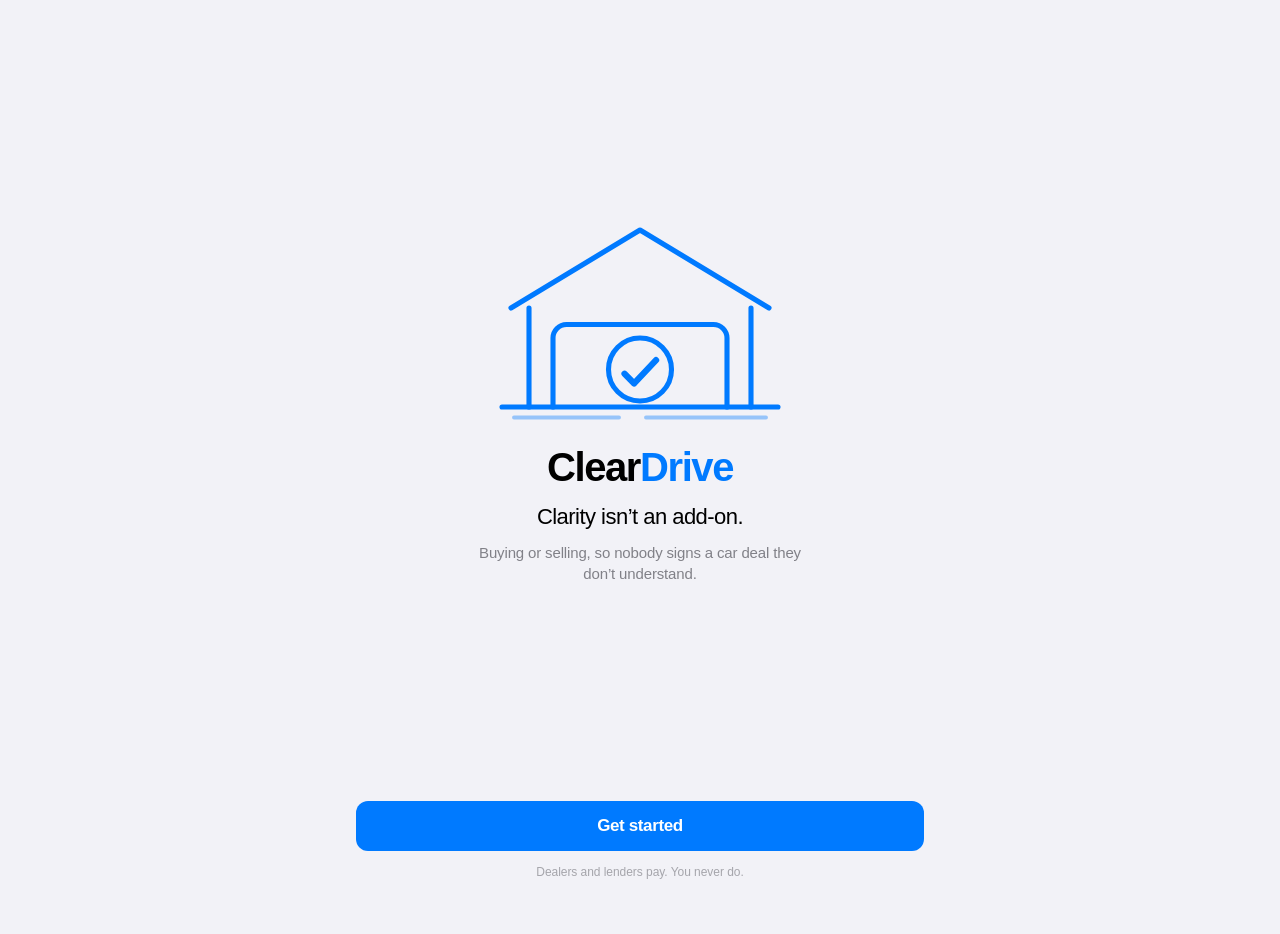
==== index.html @ 39f74579 "Add files via upload" ====
<!DOCTYPE html>
<html lang="en" data-theme="light">
<head>
<meta charset="utf-8">
<meta name="viewport" content="width=device-width,initial-scale=1,viewport-fit=cover,maximum-scale=5">
<meta name="cleardrive-api" content="none">
<meta name="apple-mobile-web-app-capable" content="yes">
<meta name="apple-mobile-web-app-status-bar-style" content="default">
<meta name="apple-mobile-web-app-title" content="ClearDrive">
<meta name="mobile-web-app-capable" content="yes">
<!-- The status bar tints to match the page, light and dark. Without the pair,
     iOS paints one of them the wrong colour and the seam is very visible. -->
<meta name="theme-color" content="#f2f2f7" media="(prefers-color-scheme: light)">
<meta name="theme-color" content="#000000" media="(prefers-color-scheme: dark)">
<!-- Appearance is settled BEFORE the first paint, in the head, on purpose.
     Doing it from app.js at the end of the body paints the light theme first
     and then repaints dark, and that flash on every single launch is the most
     reliable way to make an installed app feel like a web page. Kept tiny and
     dependency-free so it cannot fail; if anything here throws, the document's
     own data-theme stands and the toggle still works. -->
<script>
(function () {
  try {
    var raw = localStorage.getItem('cleardrive:appearance');
    // Stored through the same envelope as everything else, so read either the
    // wrapper or a bare string and do not care which.
    var saved = raw ? (JSON.parse(raw).data ?? JSON.parse(raw)) : null;
    var dark = saved === 'dark' || saved === 'light' ? saved === 'dark'
      : window.matchMedia('(prefers-color-scheme: dark)').matches;
    document.documentElement.dataset.theme = dark ? 'dark' : 'light';
  } catch (e) { /* the attribute in the tag above is the fallback */ }
})();
</script>
<title>ClearDrive — Know the numbers before they do</title>
<meta name="description" content="Photograph a dealer worksheet. ClearDrive back-solves the rate they did not write down, prices every add-on against market, and shows what each dealership actually charges.">
<link rel="icon" href="data:image/svg+xml,%3Csvg%20xmlns%3D%22http%3A%2F%2Fwww.w3.org%2F2000%2Fsvg%22%20viewBox%3D%220%200%20512%20512%22%3E%0A%20%20%3Cdefs%3E%0A%20%20%20%20%3ClinearGradient%20id%3D%22g%22%20x1%3D%220%22%20y1%3D%220%22%20x2%3D%220%22%20y2%3D%221%22%3E%0A%20%20%20%20%20%20%3Cstop%20offset%3D%220%22%20stop-color%3D%22%230a84ff%22%2F%3E%0A%20%20%20%20%20%20%3Cstop%20offset%3D%221%22%20stop-color%3D%22%230060cc%22%2F%3E%0A%20%20%20%20%3C%2FlinearGradient%3E%0A%20%20%3C%2Fdefs%3E%0A%20%20%3Crect%20width%3D%22512%22%20height%3D%22512%22%20rx%3D%22114%22%20fill%3D%22url(%23g)%22%2F%3E%0A%20%20%3Ccircle%20cx%3D%22256%22%20cy%3D%22256%22%20r%3D%22146%22%20fill%3D%22none%22%20stroke%3D%22%23fff%22%20stroke-width%3D%2226%22%20opacity%3D%22.55%22%2F%3E%0A%20%20%3Cpath%20d%3D%22M176%20262l56%2056%20116-128%22%20fill%3D%22none%22%20stroke%3D%22%23fff%22%20stroke-width%3D%2240%22%0A%20%20%20%20%20%20%20%20stroke-linecap%3D%22round%22%20stroke-linejoin%3D%22round%22%2F%3E%0A%3C%2Fsvg%3E" type="image/svg+xml">
<!-- iOS ignores the manifest's icons entirely for Add to Home Screen. Without
     these three PNGs it screenshots the page and uses that as the app icon. -->
<link rel="apple-touch-icon" sizes="180x180" href="./apple-touch-icon.png">
<link rel="apple-touch-icon" sizes="167x167" href="./apple-touch-icon-167.png">
<link rel="apple-touch-icon" sizes="152x152" href="./apple-touch-icon-152.png">
<style>
/* ═══════════════════════════════════════════════════════════════════════
   ClearDrive — iOS / Material design system

   Built to Apple's Human Interface Guidelines, because the fastest way to
   feel like an expensive app is to feel like a system app.

   1. SF PRO, NOTHING ELSE. `-apple-system` resolves to SF Pro on iOS and
      Roboto on Android — the face the OS already uses everywhere. The
      earlier serif read as editorial; Apple apps are never editorial.
      Apple's own type scale and weights, verbatim.

   2. INSET GROUPED LISTS. The single most recognisable iOS pattern: white
      cards on a grey ground, rows separated by hairlines that start at the
      text rather than the card edge, 10px corners, chevrons on anything
      that navigates. Settings, Health, Wallet — all this shape.

   3. SYSTEM COLOURS. systemBlue, systemRed, systemGreen and friends at
      their exact published values, light and dark. Nothing hand-mixed;
      users read these hues as meaning without being taught.

   4. 44pt MINIMUM, 16pt MARGINS. Non-negotiable in the HIG and the reason
      Apple software feels effortless rather than fiddly.
   ═════════════════════════════════════════════════════════════════════ */

:root{
  color-scheme:light;

  /* Apple system greys — grouped-list background and card */
  --page:#f2f2f7;              /* systemGroupedBackground */
  --surface-1:#ffffff;         /* secondarySystemGroupedBackground */
  --sunk:#e9e9ef;              /* tertiary fill */

  /* labels */
  --ink:#000000;
  --ink-2:rgba(60,60,67,.62);  /* secondaryLabel */
  --muted:rgba(60,60,67,.42);  /* tertiaryLabel */

  /* separators */
  --grid:rgba(60,60,67,.24);   /* separator */
  --hair:rgba(60,60,67,.20);   /* row separator inside a card */
  --axis:rgba(60,60,67,.34);
  --ring:rgba(60,60,67,.14);

  /* systemBlue + a blue ramp stepped from it */
  --brand:#007aff;
  --s100:#d3e8ff; --s250:#8dc2ff; --s350:#4fa3ff;
  --s450:#007aff; --s550:#0060cc; --s650:#00448f;

  /* system status colours, exact */
  --good:#34c759;              /* systemGreen  */
  --warning:#ffcc00;           /* systemYellow */
  --serious:#ff9500;           /* systemOrange */
  --critical:#ff3b30;          /* systemRed    */
  --good-ink:#248a3d;          /* green, darkened for text on white */

  --sans:-apple-system,BlinkMacSystemFont,"SF Pro Text","Segoe UI",Roboto,
         "Helvetica Neue",sans-serif;

  --ease:cubic-bezier(.32,.72,0,1);
  --r-row:10px;    /* iOS grouped list corner */
  --r-btn:12px;
  --gutter:16px;   /* HIG standard margin */

  /* LAUNCHER TONES — a cool analogous set, all Apple system hues.
     Blue, indigo and cyan sit within 60 degrees of each other, so they read
     as one family the way green/orange/red never could. None of them is a
     status colour, so nothing here accidentally says "good" or "stop". */
  --t-blue:#007aff;    --t-blue-bg:rgba(0,122,255,.11);   --t-blue-ln:rgba(0,122,255,.20);
  --t-indigo:#5856d6;  --t-indigo-bg:rgba(88,86,214,.11); --t-indigo-ln:rgba(88,86,214,.20);
  --t-cyan:#0b93c9;    --t-cyan-bg:rgba(50,173,230,.14);  --t-cyan-ln:rgba(50,173,230,.26);

  /* the iOS disclosure chevron, as a mask so it inherits colour */
  --chev:url("data:image/svg+xml,%3Csvg xmlns='http://www.w3.org/2000/svg' viewBox='0 0 9 14'%3E%3Cpath d='M1.5 1L7 7l-5.5 6' fill='none' stroke='%23000' stroke-width='2' stroke-linecap='round' stroke-linejoin='round'/%3E%3C/svg%3E");
}

:root[data-theme="dark"]{
  color-scheme:dark;
  --page:#000000;
  --surface-1:#1c1c1e;
  --sunk:#2c2c2e;
  --ink:#ffffff;
  --ink-2:rgba(235,235,245,.62);
  --muted:rgba(235,235,245,.34);
  --grid:rgba(84,84,88,.65);
  --hair:rgba(84,84,88,.55);
  --axis:rgba(84,84,88,.8);
  --ring:rgba(84,84,88,.5);
  --brand:#0a84ff;
  --s100:#00305e; --s250:#0055a8; --s350:#0a84ff;
  --s450:#3d9bff; --s550:#70b6ff; --s650:#a3d0ff;
  --good:#30d158; --warning:#ffd60a; --serious:#ff9f0a; --critical:#ff453a;
  --good-ink:#30d158;
  --t-blue:#0a84ff;    --t-blue-bg:rgba(10,132,255,.20);   --t-blue-ln:rgba(10,132,255,.30);
  --t-indigo:#7d7aff;  --t-indigo-bg:rgba(94,92,230,.24);  --t-indigo-ln:rgba(94,92,230,.36);
  --t-cyan:#5ac8f5;    --t-cyan-bg:rgba(50,173,230,.20);   --t-cyan-ln:rgba(50,173,230,.32);
}

*{box-sizing:border-box;-webkit-tap-highlight-color:transparent}
html,body{margin:0}
html{-webkit-text-size-adjust:100%}
body{
  background:var(--page);color:var(--ink);
  font:400 17px/1.29 var(--sans);      /* SF Body: 17/22 */
  letter-spacing:-.022em;              /* SF Text optical tracking */
  -webkit-font-smoothing:antialiased;
  overscroll-behavior-y:none;
  padding-bottom:calc(34px + env(safe-area-inset-bottom));
}
.wrap{
  max-width:600px;margin:0 auto;
  padding-left:max(var(--gutter),env(safe-area-inset-left));
  padding-right:max(var(--gutter),env(safe-area-inset-right));
}
h1,h2,h3,p{margin:0}

/* ── what separates a web page from an app on iOS ──────────────────────
 * Four defaults Safari applies to documents that are wrong for an
 * application, and that people register as "this is a website" without ever
 * being able to say why:
 *
 *   touch-action:manipulation  kills the 300ms wait after every tap while
 *                              Safari decides whether a second tap is coming.
 *   -webkit-touch-callout      stops a long press on a button raising the
 *                              Copy / Look Up / Share sheet.
 *   user-select                stops a firm tap selecting the label text and
 *                              painting it blue mid-demo.
 *   font-family                Safari refuses to inherit into form controls.
 *
 * Text stays selectable everywhere else on purpose — a buyer copying a figure
 * out of a finding is a thing we want.
 */
button,.chip,.tile-btn,.act,.panic,.firsttime,.dealstrip,.gstrip,.scope,summary{
  touch-action:manipulation;
  -webkit-touch-callout:none;
  -webkit-user-select:none;
  user-select:none;
}
button{font-family:inherit;cursor:pointer;color:inherit}
/* A floor, not a preference. Safari zooms the entire page in when a focused
   field is under 16px, and it does not zoom back out — one tap on one small
   input and the demo is stuck at 1.3×. The fields set 17px themselves further
   down; this catches anything added later that forgets. */
input,select,textarea{font-family:inherit;font-size:17px}

/* ── navigation bar ────────────────────────────────────────────────── */
.top{
  position:sticky;top:0;z-index:20;
  padding:calc(8px + env(safe-area-inset-top)) 0 8px;
  display:flex;align-items:center;gap:9px;min-height:44px;
  background:color-mix(in srgb,var(--page) 72%,transparent);
  backdrop-filter:saturate(180%) blur(20px);
  -webkit-backdrop-filter:saturate(180%) blur(20px);
}
.top:after{
  content:"";position:absolute;left:0;right:0;bottom:0;height:.5px;
  background:var(--grid);opacity:0;transition:opacity .2s ease;
}
.top.scrolled:after{opacity:1}
.mark{width:26px;height:26px;flex:none}
.brand{font-size:17px;font-weight:600;letter-spacing:-.022em}
.brand em{font-style:normal;color:var(--brand)}
.spacer{flex:1}
.iconbtn{
  background:none;border:none;border-radius:999px;
  width:44px;height:44px;color:var(--brand);font-size:17px;line-height:1;
  flex:none;transition:opacity .15s ease;
}
.iconbtn:active{opacity:.4}
.back{
  background:none;border:none;color:var(--brand);font-size:17px;
  padding:10px 6px;margin:-10px -6px;min-height:44px;
  font-weight:400;letter-spacing:-.022em;
}
.back:active{opacity:.4}

/* ── screens & titles ──────────────────────────────────────────────── */
.screen{display:none;padding-top:8px}
.screen.on{display:block;animation:enter .35s var(--ease) both}
@keyframes enter{from{opacity:0;transform:translateY(6px)}to{opacity:1;transform:none}}

/* Section header above a grouped list: uppercase, inset, secondary. */
.eyebrow{
  font-size:13px;line-height:1.38;letter-spacing:.01em;text-transform:uppercase;
  color:var(--ink-2);font-weight:400;padding:0 var(--gutter);
}
/* SF Large Title, 34/41 bold */
.h-lead{
  font-size:34px;line-height:1.2;letter-spacing:-.028em;font-weight:700;
  margin:6px 0 8px;
}
.lede{color:var(--ink-2);font-size:15px;line-height:1.4;letter-spacing:-.01em;
  max-width:36em;margin-bottom:22px}

/* ── inset grouped list ────────────────────────────────────────────── */
/* Every .card is a group. Direct children become rows with inset rules. */
.card{
  background:var(--surface-1);
  border-radius:var(--r-row);
  padding:0 var(--gutter);
  margin:0 0 32px;
  overflow:hidden;
}
.card>h3{
  font-size:17px;line-height:1.29;font-weight:600;letter-spacing:-.022em;
  padding:14px 0 0;
}
.card>h3+p{
  color:var(--ink-2);font-size:13px;line-height:1.38;letter-spacing:-.008em;
  padding:3px 0 14px;border-bottom:.5px solid var(--grid);margin-bottom:14px;
}

/* ── buttons ───────────────────────────────────────────────────────── */
/* Filled: systemBlue, the platform's primary action. */
.btn{
  width:100%;border:none;border-radius:var(--r-btn);
  min-height:50px;padding:15px;
  font-size:17px;font-weight:600;letter-spacing:-.022em;
  background:var(--brand);color:#fff;
  transition:opacity .15s ease,transform .15s var(--ease);
}
.btn:active{opacity:.82;transform:scale(.98)}
.btn.sec{
  background:var(--surface-1);color:var(--brand);border:none;
  font-size:17px;font-weight:400;min-height:50px;
}
:root[data-theme="dark"] .btn.sec{background:var(--surface-1)}
.btn+.btn{margin-top:10px}
.screen>.btn{margin-bottom:10px}

/* Submit inside a form group rides the bottom of the screen. */
.card>.btn:last-child{
  position:sticky;
  bottom:calc(12px + env(safe-area-inset-bottom));
  z-index:5;margin:16px 0;
  box-shadow:0 4px 16px rgba(0,0,0,.16);
}

/* ── home: grouped list of steps ───────────────────────────────────── */
.journey{
  background:var(--surface-1);border-radius:var(--r-row);
  margin-top:10px;overflow:hidden;
}
.step{
  display:grid;grid-template-columns:29px 1fr 9px;gap:12px;align-items:start;
  width:100%;text-align:left;background:none;border:none;
  padding:11px var(--gutter);position:relative;min-height:60px;
  transition:background .12s ease;
}
.step:not(:last-child):after{
  content:"";position:absolute;left:57px;right:0;bottom:0;height:.5px;
  background:var(--grid);
}
.step:active{background:var(--sunk)}
/* Numbered badge in place of an SF Symbol. */
.step .n{
  width:29px;height:29px;border-radius:7px;background:var(--brand);color:#fff;
  font-size:15px;font-weight:600;display:grid;place-items:center;
  letter-spacing:-.02em;margin-top:-1px;
}
.step .b b{
  display:block;font-size:17px;font-weight:400;letter-spacing:-.022em;
  margin-bottom:2px;color:var(--ink);line-height:1.29;
}
.step .b>span{
  display:block;font-size:13px;color:var(--ink-2);line-height:1.35;
  letter-spacing:-.006em;
}
/* iOS disclosure chevron, drawn rather than typed. */
.step .arw{
  font-size:0;width:9px;height:14px;position:relative;justify-self:end;
  align-self:center;
}
.step .arw:after{
  content:"";position:absolute;inset:0;
  background:var(--muted);
  -webkit-mask:no-repeat center/9px 14px url("data:image/svg+xml,%3Csvg xmlns='http://www.w3.org/2000/svg' viewBox='0 0 9 14'%3E%3Cpath d='M1.5 1L7 7l-5.5 6' fill='none' stroke='%23000' stroke-width='2' stroke-linecap='round' stroke-linejoin='round'/%3E%3C/svg%3E");
  mask:no-repeat center/9px 14px url("data:image/svg+xml,%3Csvg xmlns='http://www.w3.org/2000/svg' viewBox='0 0 9 14'%3E%3Cpath d='M1.5 1L7 7l-5.5 6' fill='none' stroke='%23000' stroke-width='2' stroke-linecap='round' stroke-linejoin='round'/%3E%3C/svg%3E");
}
.step .new{
  display:inline-block;font-size:11px;letter-spacing:0;font-weight:600;
  color:#fff;background:var(--brand);border:none;
  border-radius:999px;padding:1px 7px;vertical-align:1px;margin-left:6px;
  text-transform:none;
}

.trustrow{
  display:flex;gap:8px;margin:14px var(--gutter) 0;color:var(--ink-2);
  font-size:13px;line-height:1.38;align-items:flex-start;letter-spacing:-.006em;
}
.trustrow svg{flex:none;margin-top:2px;opacity:.55}

/* legacy mode cards */
.mode{
  display:block;width:100%;text-align:left;background:var(--surface-1);
  border:none;border-radius:var(--r-row);padding:16px;
  margin-bottom:12px;position:relative;overflow:hidden;
}
.mode .tag{font-size:13px;letter-spacing:0;text-transform:none;
  font-weight:400;color:var(--ink-2)}
.mode b{display:block;font-size:20px;font-weight:600;letter-spacing:-.024em;margin:4px 0}
.mode span{display:block;color:var(--ink-2);font-size:14px;line-height:1.4;padding-right:24px}
.mode .arw{position:absolute;right:16px;top:50%;transform:translateY(-50%);
  color:var(--muted);font-size:19px}
.mode .stripe{display:none}
.mode b .new{display:inline-block;font-size:11px;font-weight:600;color:#fff;
  background:var(--brand);border-radius:999px;padding:1px 7px;
  vertical-align:3px;margin-left:6px;letter-spacing:0}
.mode span b{font-weight:600;color:var(--ink);font-size:14px;display:inline}

/* ── forms as grouped rows ─────────────────────────────────────────── */
/* Label left, value right — the iOS Settings form shape. */
.field{
  display:grid;grid-template-columns:minmax(0,1fr) minmax(130px,52%);
  align-items:center;gap:10px;
  padding:9px 0;position:relative;min-height:44px;
}
.field:not(:last-child):after{
  content:"";position:absolute;left:0;right:calc(var(--gutter) * -1);bottom:0;
  height:.5px;background:var(--grid);
}
.field>label{
  font-size:17px;font-weight:400;letter-spacing:-.022em;line-height:1.24;
}
.field .hint{
  display:block;font-weight:400;color:var(--ink-2);font-size:12px;
  margin-top:2px;line-height:1.3;letter-spacing:-.004em;
}
/* Affix and value are one right-aligned group, so "$" sits against the
   number the way it does in Wallet rather than drifting to the far left. */
.inp{display:flex;align-items:center;justify-content:flex-end;gap:2px;min-width:0}
.inp>span.pre,.inp>span.suf{
  color:var(--muted);font-size:17px;pointer-events:none;flex:none;
}
input,select{
  width:100%;background:transparent;border:none;
  color:var(--brand);border-radius:0;
  min-height:44px;padding:4px 0;
  font-size:17px;font-family:var(--sans);letter-spacing:-.022em;
  -moz-appearance:textfield;text-align:right;
  overflow:hidden;text-overflow:ellipsis;white-space:nowrap;
}
/* Shrink-to-content where supported so the affix hugs the digits; the
   flex-shrink fallback keeps it sane everywhere else. */
input[type=number]{
  font-variant-numeric:tabular-nums;
  width:auto;flex:0 1 auto;min-width:52px;max-width:100%;field-sizing:content;
}
input:focus,select:focus{outline:none}
input::-webkit-outer-spin-button,input::-webkit-inner-spin-button{-webkit-appearance:none;margin:0}
input::placeholder{color:var(--muted)}
select{
  appearance:none;padding-right:18px;text-align:right;
  background-image:url("data:image/svg+xml,%3Csvg xmlns='http://www.w3.org/2000/svg' viewBox='0 0 10 14'%3E%3Cpath d='M2 5.5L5 2.5l3 3M2 8.5l3 3 3-3' fill='none' stroke='%23c7c7cc' stroke-width='1.6' stroke-linecap='round' stroke-linejoin='round'/%3E%3C/svg%3E");
  background-position:right center;background-size:10px 14px;background-repeat:no-repeat;
}
.two{display:contents}   /* paired fields become two normal rows */

/* segmented control */
.chips{
  display:flex;gap:2px;background:var(--sunk);border-radius:9px;padding:2px;
  margin:4px 0 2px;
}
.chip{
  flex:1;background:transparent;border:none;border-radius:7px;
  min-height:32px;padding:6px 4px;font-size:13px;font-weight:500;
  color:var(--ink);text-align:center;letter-spacing:-.008em;
  transition:background .18s var(--ease),box-shadow .18s var(--ease);
}
.chip[aria-pressed="true"]{
  background:var(--surface-1);
  box-shadow:0 3px 8px rgba(0,0,0,.12),0 3px 1px rgba(0,0,0,.04);
}
:root[data-theme="dark"] .chip[aria-pressed="true"]{background:#636366}

details.more{margin:0}
details.more summary{
  list-style:none;color:var(--brand);font-size:17px;font-weight:400;
  cursor:pointer;padding:12px 0;min-height:44px;display:flex;align-items:center;
  letter-spacing:-.022em;position:relative;
}
details.more summary:after{
  content:"";position:absolute;left:0;right:calc(var(--gutter) * -1);bottom:0;
  height:.5px;background:var(--grid);
}
details.more summary::-webkit-details-marker{display:none}
details.more summary:before{content:"";
  width:18px;height:18px;margin-right:8px;flex:none;background:var(--brand);
  -webkit-mask:no-repeat center/18px url("data:image/svg+xml,%3Csvg xmlns='http://www.w3.org/2000/svg' viewBox='0 0 18 18'%3E%3Cpath d='M9 4v10M4 9h10' stroke='%23000' stroke-width='2' stroke-linecap='round'/%3E%3C/svg%3E");
  mask:no-repeat center/18px url("data:image/svg+xml,%3Csvg xmlns='http://www.w3.org/2000/svg' viewBox='0 0 18 18'%3E%3Cpath d='M9 4v10M4 9h10' stroke='%23000' stroke-width='2' stroke-linecap='round'/%3E%3C/svg%3E")}
details.more[open] summary:before{
  -webkit-mask-image:url("data:image/svg+xml,%3Csvg xmlns='http://www.w3.org/2000/svg' viewBox='0 0 18 18'%3E%3Cpath d='M4 9h10' stroke='%23000' stroke-width='2' stroke-linecap='round'/%3E%3C/svg%3E");
  mask-image:url("data:image/svg+xml,%3Csvg xmlns='http://www.w3.org/2000/svg' viewBox='0 0 18 18'%3E%3Cpath d='M4 9h10' stroke='%23000' stroke-width='2' stroke-linecap='round'/%3E%3C/svg%3E")}

/* ── camera ────────────────────────────────────────────────────────── */
.drop{
  display:block;border:none;border-radius:var(--r-row);
  padding:44px 18px;text-align:center;background:var(--surface-1);
  transition:opacity .15s ease;margin-bottom:12px;
}
.drop:active{opacity:.7}
.drop b{display:block;font-size:17px;margin-top:12px;font-weight:600;letter-spacing:-.022em}
.drop small{display:block;color:var(--ink-2);margin-top:4px;font-size:13px}
#prev,#c-prev{display:none;margin-bottom:12px}
#prev img,#c-prev img{width:100%;max-height:240px;object-fit:cover;border-radius:var(--r-row)}
.scanbox{display:none;margin-bottom:14px;font-size:13px;color:var(--brand);font-weight:500;
  padding:0 var(--gutter)}
.scanbox .bar{height:3px;background:var(--sunk);border-radius:3px;margin-top:8px;overflow:hidden}
.scanbox .bar i{display:block;height:100%;width:0;background:var(--brand);
  animation:fill 1.7s var(--ease) forwards}
@keyframes fill{to{width:100%}}

/* ── hero figure ───────────────────────────────────────────────────── */
.hero{
  background:var(--surface-1);border-radius:var(--r-row);
  padding:26px 20px 24px;margin:0 0 32px;text-align:center;
  position:relative;overflow:hidden;
}
.hero .rule{position:absolute;left:0;right:0;top:0;height:4px}
.hero .status{
  display:inline-flex;align-items:center;gap:6px;font-size:13px;
  font-weight:600;letter-spacing:0;text-transform:uppercase;margin-bottom:10px;
}
.hero .status .dot{width:8px;height:8px;border-radius:50%}
.hero .fig{
  font-size:52px;font-weight:700;letter-spacing:-.04em;line-height:1.05;
  margin:0 0 10px;font-variant-numeric:tabular-nums;
}
.hero .cap{color:var(--ink-2);font-size:15px;line-height:1.4;max-width:26em;margin:0 auto}

/* ── stat tiles as a grouped 2×2 ───────────────────────────────────── */
.tiles{
  display:grid;grid-template-columns:1fr 1fr;gap:.5px;margin:0 0 32px;
  background:var(--grid);border-radius:var(--r-row);overflow:hidden;
}
.tile{padding:14px 16px;background:var(--surface-1)}
.tile .k{
  font-size:12px;letter-spacing:-.004em;text-transform:none;
  color:var(--ink-2);font-weight:400;line-height:1.33;
}
.tile .v{font-size:26px;font-weight:600;letter-spacing:-.032em;margin-top:4px;
  line-height:1.15;font-variant-numeric:tabular-nums}
.tile .d{font-size:12px;color:var(--ink-2);margin-top:3px;line-height:1.33}

/* ── charts ────────────────────────────────────────────────────────── */
.chart{margin:4px 0 0;padding-bottom:14px}
.crow{display:grid;grid-template-columns:118px 1fr;gap:12px;align-items:center;
  margin-bottom:9px}
.crow .cl{font-size:12px;color:var(--ink-2);text-align:right;line-height:1.3}
.crow .cl b{display:block;color:var(--ink);font-weight:600;font-size:13px;
  letter-spacing:-.008em}
.track{position:relative;height:22px;display:flex;align-items:center}
.track .fillwrap{display:flex;height:13px;width:100%}
.track i{display:block;height:100%;border-radius:0 3px 3px 0}
.track i:first-child{border-radius:3px}
.track .val{position:absolute;font-size:12px;font-weight:600;white-space:nowrap;
  font-variant-numeric:tabular-nums}
.crow.me .cl b{color:var(--brand)}
.crow.me .track:before{
  content:"";position:absolute;left:-3px;right:-3px;top:1px;bottom:1px;
  border:1.5px solid var(--brand);border-radius:6px;opacity:.35;
}
.legend{display:flex;gap:16px;flex-wrap:wrap;margin:10px 0 4px;font-size:12px;
  color:var(--ink-2)}
.legend span{display:inline-flex;align-items:center;gap:6px}
.legend i{width:9px;height:9px;border-radius:2px;display:block}
.axisnote{font-size:12px;color:var(--ink-2);line-height:1.38;
  padding:12px 0 16px;border-top:.5px solid var(--grid);margin-top:4px}

/* ── tables ────────────────────────────────────────────────────────── */
table{width:100%;border-collapse:collapse;font-size:15px;margin-bottom:4px}
th{text-align:right;font-size:12px;letter-spacing:-.004em;text-transform:uppercase;
  color:var(--ink-2);font-weight:400;padding:0 0 8px}
th:first-child{text-align:left}
td{padding:11px 0;border-top:.5px solid var(--grid);text-align:right;
  font-variant-numeric:tabular-nums;white-space:nowrap;letter-spacing:-.016em}
td:first-child{text-align:left;font-variant-numeric:normal;white-space:normal;
  font-weight:400}
td+td{padding-left:12px}
td small{display:block;color:var(--ink-2);font-size:12px;margin-top:2px;
  font-weight:400;line-height:1.33;letter-spacing:-.004em}
tr.sum td{border-top:.5px solid var(--axis);font-weight:600;padding-top:12px}
.bad{color:var(--critical);font-weight:600}
.ok{color:var(--good-ink);font-weight:400}

/* ── flags as list rows ────────────────────────────────────────────── */
.flag{display:flex;gap:12px;padding:14px 0;border-top:.5px solid var(--grid)}
.flag:first-of-type{border-top:none}
.flag .ic{
  flex:none;width:22px;height:22px;border-radius:50%;display:grid;
  place-items:center;font-size:12px;font-weight:700;color:#fff;margin-top:1px;
}
.flag>div>b{display:block;font-size:15px;font-weight:600;margin-bottom:3px;
  letter-spacing:-.016em;line-height:1.33}
.flag p{font-size:14px;color:var(--ink-2);line-height:1.4;letter-spacing:-.01em}
.flag p b{font-weight:600;color:var(--ink)}

/* ── numbered lists ────────────────────────────────────────────────── */
ol.steps{margin:0;padding:0;list-style:none;counter-reset:s}
ol.steps li{
  counter-increment:s;display:flex;gap:12px;padding:13px 0;
  border-top:.5px solid var(--grid);font-size:15px;line-height:1.4;
  letter-spacing:-.012em;
}
ol.steps li:first-child{border-top:none}
ol.steps li:before{
  content:counter(s);flex:none;width:22px;height:22px;border-radius:50%;
  background:var(--s100);color:var(--brand);font-size:12px;font-weight:600;
  display:grid;place-items:center;margin-top:1px;
}
:root[data-theme="dark"] ol.steps li:before{background:var(--s100);color:#fff}
ol.steps li>div{flex:1}
ol.steps b{font-weight:600}

.script{
  background:var(--sunk);border-radius:var(--r-row);padding:16px;
  font-size:15px;line-height:1.55;white-space:pre-wrap;margin-bottom:4px;
  letter-spacing:-.012em;
}

.foot{color:var(--ink-2);font-size:12px;line-height:1.42;margin:0 0 24px;
  padding:4px var(--gutter) 0;letter-spacing:-.004em}

/* ── dealer scorecards ─────────────────────────────────────────────── */
.dcard{
  display:grid;grid-template-columns:1fr 46px 9px;gap:12px;align-items:center;
  width:100%;text-align:left;background:var(--surface-1);border:none;
  padding:12px var(--gutter);min-height:60px;position:relative;
  transition:background .12s ease;
}
.dcard:first-child{border-radius:var(--r-row) var(--r-row) 0 0}
.dcard:last-child{border-radius:0 0 var(--r-row) var(--r-row)}
.dcard:only-child{border-radius:var(--r-row)}
.dcard:not(:last-child):after{
  content:"";position:absolute;left:var(--gutter);right:0;bottom:0;height:.5px;
  background:var(--grid);
}
.dcard:active{background:var(--sunk)}
.dcard:before{
  content:"";position:absolute;right:var(--gutter);top:50%;
  width:9px;height:14px;transform:translateY(-50%);background:var(--muted);
  -webkit-mask:no-repeat center/9px 14px url("data:image/svg+xml,%3Csvg xmlns='http://www.w3.org/2000/svg' viewBox='0 0 9 14'%3E%3Cpath d='M1.5 1L7 7l-5.5 6' fill='none' stroke='%23000' stroke-width='2' stroke-linecap='round' stroke-linejoin='round'/%3E%3C/svg%3E");
  mask:no-repeat center/9px 14px url("data:image/svg+xml,%3Csvg xmlns='http://www.w3.org/2000/svg' viewBox='0 0 9 14'%3E%3Cpath d='M1.5 1L7 7l-5.5 6' fill='none' stroke='%23000' stroke-width='2' stroke-linecap='round' stroke-linejoin='round'/%3E%3C/svg%3E");
}
.dcard .nm{font-size:17px;font-weight:400;letter-spacing:-.022em}
.dcard .meta{font-size:13px;color:var(--ink-2);margin-top:2px;letter-spacing:-.006em}
.dcard .why{font-size:13px;color:var(--ink-2);margin-top:5px;line-height:1.38;
  letter-spacing:-.006em;padding-right:4px}
.grade{
  width:46px;height:46px;border-radius:50%;display:grid;place-items:center;
  font-size:20px;font-weight:600;color:#fff;letter-spacing:-.03em;
}
/* The mark that replaced the letter grade.
   Deliberately not a score and deliberately not five-valued: a tick, a warning,
   or a dash for "nothing published". Three states, none of them an opinion. */
.certmark{
  width:46px;height:46px;border-radius:14px;display:flex;align-items:center;justify-content:center;
  font-size:20px;font-weight:700;color:#fff;letter-spacing:0;
}
.certmark.good{background:var(--good)}
.certmark.mixed{background:var(--serious)}
.certmark.none{background:var(--page);border:1.5px dashed var(--axis);color:var(--muted);font-size:18px}
.gradelab{font-size:11px;letter-spacing:-.002em;text-transform:none;
  color:var(--ink-2);text-align:center;margin-top:4px;font-weight:400}
.dhero{display:flex;gap:16px;align-items:center;background:var(--surface-1);
  border-radius:var(--r-row);padding:18px 16px;margin-bottom:32px}
.dhero .grade{width:60px;height:60px;font-size:26px;flex:none}
.dhero .nm{font-size:22px;font-weight:700;letter-spacing:-.026em}
.dhero .meta{font-size:13px;color:var(--ink-2);margin-top:3px}

/* ── warranty comparator ───────────────────────────────────────────── */
.wrow{display:grid;grid-template-columns:1fr 1fr;gap:.5px;margin:4px 0 14px;
  background:var(--grid);border-radius:var(--r-row);overflow:hidden}
.wcol{padding:14px;background:var(--surface-1)}
.wcol.on{background:var(--s100)}
:root[data-theme="dark"] .wcol.on{background:#0a2a4d}
.wcol .t{font-size:12px;letter-spacing:-.004em;text-transform:uppercase;
  font-weight:400;color:var(--ink-2)}
.wcol.on .t{color:var(--brand);font-weight:600}
.wcol .approve{font-size:25px;font-weight:600;letter-spacing:-.032em;margin:6px 0 1px;
  font-variant-numeric:tabular-nums}
.wcol .lab{font-size:12px;color:var(--ink-2);line-height:1.33}
.wcol .rng{font-size:12px;color:var(--ink-2);margin-top:8px;
  font-variant-numeric:tabular-nums}
.never{display:flex;gap:10px;padding:11px 0;font-size:15px;color:var(--ink);
  line-height:1.4;border-top:.5px solid var(--grid);letter-spacing:-.012em}
.never:first-of-type{border-top:none}
.never:before{content:"";flex:none;width:18px;height:18px;margin-top:2px;
  background:var(--muted);
  -webkit-mask:no-repeat center/18px url("data:image/svg+xml,%3Csvg xmlns='http://www.w3.org/2000/svg' viewBox='0 0 18 18'%3E%3Cpath d='M5 5l8 8M13 5l-8 8' stroke='%23000' stroke-width='1.8' stroke-linecap='round'/%3E%3C/svg%3E");
  mask:no-repeat center/18px url("data:image/svg+xml,%3Csvg xmlns='http://www.w3.org/2000/svg' viewBox='0 0 18 18'%3E%3Cpath d='M5 5l8 8M13 5l-8 8' stroke='%23000' stroke-width='1.8' stroke-linecap='round'/%3E%3C/svg%3E")}
.ask{display:flex;gap:12px;padding:13px 0;border-top:.5px solid var(--grid);
  font-size:15px;line-height:1.4;color:var(--ink);letter-spacing:-.012em}
.ask:first-of-type{border-top:none}
.ask .q{flex:none;width:22px;height:22px;border-radius:50%;background:var(--s100);
  color:var(--brand);font-size:12px;font-weight:600;display:grid;place-items:center;
  margin-top:1px}
:root[data-theme="dark"] .ask .q{color:#fff}

/* ── offer inbox ───────────────────────────────────────────────────── */
.offer{
  padding:14px var(--gutter);background:var(--surface-1);position:relative;
}
.offer:first-child{border-radius:var(--r-row) var(--r-row) 0 0}
.offer:last-of-type{border-radius:0 0 var(--r-row) var(--r-row);margin-bottom:32px}
.offer:not(:last-of-type):after{
  content:"";position:absolute;left:var(--gutter);right:0;bottom:0;height:.5px;
  background:var(--grid);
}
.offer.best{box-shadow:inset 3px 0 0 var(--good)}
.offer.dead .nm,.offer.dead .why{opacity:.55}
.offer .top{display:flex;align-items:baseline;gap:10px}
.offer .nm{font-size:17px;font-weight:600;letter-spacing:-.022em}
.offer .tag{margin-left:auto;font-size:12px;letter-spacing:-.002em;
  text-transform:uppercase;font-weight:600}
.offer .otd{font-size:30px;font-weight:700;letter-spacing:-.036em;margin:8px 0 2px;
  font-variant-numeric:tabular-nums}
.offer .sub{font-size:13px;color:var(--ink-2);letter-spacing:-.006em}
.offer .why{font-size:13px;color:var(--ink-2);margin-top:7px;line-height:1.38}
.offer .meta{font-size:12px;color:var(--muted);margin-top:9px}

@media (prefers-reduced-motion:reduce){
  *,*:before,*:after{animation-duration:.01ms!important;transition-duration:.01ms!important}
}

/* ── soft-pull consent ─────────────────────────────────────────────── */
.disclose{
  font-size:13px;line-height:1.45;color:var(--ink-2);letter-spacing:-.006em;
  background:var(--sunk);border-radius:8px;padding:12px;margin:0 0 4px;
}
.consentrow{
  display:flex;gap:12px;align-items:flex-start;padding:14px 0;min-height:44px;
  border-top:.5px solid var(--grid);margin-top:14px;cursor:pointer;
}
.consentrow input{
  appearance:none;-webkit-appearance:none;flex:none;
  width:26px;height:26px;min-height:26px;border-radius:50%;padding:0;margin-top:1px;
  border:1.5px solid var(--axis);background:transparent;transition:all .18s var(--ease);
}
.consentrow input:checked{
  background:var(--brand);border-color:var(--brand);
  background-image:url("data:image/svg+xml,%3Csvg xmlns='http://www.w3.org/2000/svg' viewBox='0 0 26 26'%3E%3Cpath d='M7 13.5l4 4 8-9' fill='none' stroke='%23fff' stroke-width='2.4' stroke-linecap='round' stroke-linejoin='round'/%3E%3C/svg%3E");
  background-size:26px;background-repeat:no-repeat;
}
.consentrow span{font-size:15px;line-height:1.4;letter-spacing:-.012em}
.btn:disabled{opacity:.35;pointer-events:none}

/* ── lender offers ─────────────────────────────────────────────────── */
.lender{
  padding:14px var(--gutter);background:var(--surface-1);position:relative;
}
.lender:first-child{border-radius:var(--r-row) var(--r-row) 0 0}
.lender:last-child{border-radius:0 0 var(--r-row) var(--r-row)}
.lender:not(:last-child):after{
  content:"";position:absolute;left:var(--gutter);right:0;bottom:0;height:.5px;
  background:var(--grid);
}
.lender.best{box-shadow:inset 3px 0 0 var(--good)}
.lender .top{display:flex;align-items:baseline;gap:10px}
.lender .nm{font-size:17px;font-weight:600;letter-spacing:-.022em}
.lender .apr{margin-left:auto;font-size:22px;font-weight:700;letter-spacing:-.03em;
  font-variant-numeric:tabular-nums}
.lender .kind{font-size:12px;color:var(--ink-2);margin-top:2px}
.lender .join{
  font-size:13px;line-height:1.4;margin-top:9px;color:var(--ink-2);
  background:var(--sunk);border-radius:8px;padding:9px 11px;
}
.lender .join b{color:var(--ink);font-weight:600}
.pill{
  display:inline-block;font-size:11px;font-weight:600;letter-spacing:0;
  border-radius:999px;padding:2px 8px;margin-left:6px;vertical-align:1px;
}
.pill.join{background:var(--s100);color:var(--brand);margin:0 0 0 6px;padding:2px 8px}
.pill.member{background:rgba(52,199,89,.16);color:var(--good-ink)}

/* ── splash ────────────────────────────────────────────────────────── */
.screen.splash{
  display:none;min-height:100svh;padding:0;
  flex-direction:column;justify-content:space-between;text-align:center;
}
.screen.splash.on{display:flex}
.splash-in{
  flex:1;display:flex;flex-direction:column;align-items:center;justify-content:center;
  gap:0;padding:0 8px;
}
.splash-mark{
  width:76px;height:76px;margin-bottom:26px;
  animation:markIn .9s var(--ease) both;
}
@keyframes markIn{
  from{opacity:0;transform:scale(.82)}
  to{opacity:1;transform:none}
}
.splash-name{
  font-size:40px;font-weight:700;letter-spacing:-.035em;line-height:1;
  animation:riseIn .8s var(--ease) .12s both;
}
.splash-name em{font-style:normal;color:var(--brand)}
.splash-slogan{
  font-size:22px;font-weight:400;letter-spacing:-.024em;color:var(--ink);
  margin-top:16px;animation:riseIn .8s var(--ease) .26s both;
}
.splash-mission{
  font-size:15px;color:var(--ink-2);letter-spacing:-.01em;line-height:1.45;
  margin-top:10px;max-width:22em;animation:riseIn .8s var(--ease) .4s both;
}
@keyframes riseIn{from{opacity:0;transform:translateY(12px)}to{opacity:1;transform:none}}
.splash-foot{
  padding:0 0 calc(20px + env(safe-area-inset-bottom));
  animation:riseIn .8s var(--ease) .55s both;
}
.splash-legal{font-size:12px;color:var(--muted);margin-top:14px;letter-spacing:-.004em}

/* ── sign in ───────────────────────────────────────────────────────── */
.authbtn{
  width:100%;display:flex;align-items:center;justify-content:center;gap:10px;
  min-height:52px;border-radius:var(--r-btn);border:none;margin-bottom:10px;
  font-size:17px;font-weight:600;letter-spacing:-.022em;
  transition:opacity .15s ease,transform .15s var(--ease);
}
.authbtn:active{opacity:.82;transform:scale(.98)}
.authbtn svg{width:19px;height:19px;flex:none}
/* Apple requires its button be black or white with its own mark. */
.authbtn.apple{background:#000;color:#fff}
:root[data-theme="dark"] .authbtn.apple{background:#fff;color:#000}
.authbtn.google{background:#fff;color:#1f1f1f;box-shadow:inset 0 0 0 1px rgba(0,0,0,.14)}
:root[data-theme="dark"] .authbtn.google{background:#fff;color:#1f1f1f}
.authbtn.mail{background:var(--surface-1);color:var(--ink)}

/* ── valuation ─────────────────────────────────────────────────────── */
/* Each shot is its own capture button. The checklist reads as tappable, so
   it has to be tappable — tapping "Odometer" should open the camera on the
   odometer, not on a generic pile of photos. 60px rows, over the 44pt floor. */
.shot{
  display:grid;grid-template-columns:44px 1fr 22px;gap:12px;align-items:center;
  padding:9px 0;border-top:.5px solid var(--grid);font-size:15px;line-height:1.35;
  min-height:60px;cursor:pointer;position:relative;
  transition:opacity .15s ease;
}
.shot:first-child{border-top:none}
.shot:active{opacity:.5}
.shot input[type=file]{position:absolute;width:1px;height:1px;opacity:0;pointer-events:none}

/* the frame: dashed while empty, a real thumbnail once captured */
.shot .fr{
  width:44px;height:44px;border-radius:9px;position:relative;overflow:hidden;
  border:1.5px dashed var(--axis);display:grid;place-items:center;
  background:var(--sunk);transition:all .22s var(--ease);
}
.shot .fr svg{width:19px;height:19px;color:var(--muted)}
.shot .fr img{position:absolute;inset:0;width:100%;height:100%;object-fit:cover}
.shot.done .fr{border:none;background:var(--sunk)}

/* the tick moves to the right rail, where iOS puts state */
.shot .tick{
  width:22px;height:22px;border-radius:50%;border:1.5px solid var(--axis);
  justify-self:end;opacity:.55;transition:all .2s var(--ease);
}
.shot.done .tick{
  opacity:1;background:var(--good);border-color:var(--good);
  background-image:url("data:image/svg+xml,%3Csvg xmlns='http://www.w3.org/2000/svg' viewBox='0 0 22 22'%3E%3Cpath d='M6 11.5l3.4 3.4L16 7.5' fill='none' stroke='%23fff' stroke-width='2.2' stroke-linecap='round' stroke-linejoin='round'/%3E%3C/svg%3E");
  background-size:22px;background-repeat:no-repeat;
}
.shot b{display:block;font-weight:400;letter-spacing:-.016em}
.shot span{display:block;font-size:12.5px;color:var(--ink-2);line-height:1.35;margin-top:2px}

.toggle{
  display:flex;align-items:center;gap:12px;padding:11px 0;min-height:44px;
  border-top:.5px solid var(--grid);cursor:pointer;
}
.toggle:first-child{border-top:none}
.toggle span{flex:1;font-size:16px;letter-spacing:-.018em;line-height:1.3}
.toggle input{
  appearance:none;-webkit-appearance:none;flex:none;
  width:51px;height:31px;min-height:31px;border-radius:999px;padding:0;margin:0;
  background:var(--sunk);border:none;position:relative;transition:background .22s var(--ease);
}
.toggle input:after{
  content:"";position:absolute;top:2px;left:2px;width:27px;height:27px;border-radius:50%;
  background:#fff;box-shadow:0 2px 5px rgba(0,0,0,.2);transition:transform .22s var(--ease);
}
.toggle input:checked{background:var(--good)}
.toggle input:checked:after{transform:translateX(20px)}

.vspread{
  background:var(--surface-1);border-radius:var(--r-row);overflow:hidden;margin-bottom:32px;
}
.vrow{
  display:flex;align-items:baseline;gap:12px;padding:16px var(--gutter);position:relative;
}
.vrow:not(:last-child):after{
  content:"";position:absolute;left:var(--gutter);right:0;bottom:0;height:.5px;background:var(--grid);
}
.vrow .lbl{font-size:16px;letter-spacing:-.018em}
.vrow .lbl small{display:block;font-size:12.5px;color:var(--ink-2);margin-top:2px;line-height:1.35}
.vrow .amt{margin-left:auto;font-size:24px;font-weight:700;letter-spacing:-.032em;
  font-variant-numeric:tabular-nums;white-space:nowrap}
.vrow.hi{box-shadow:inset 3px 0 0 var(--good)}
.vrow.lo .amt{color:var(--ink-2)}

/* ── home launcher ─────────────────────────────────────────────────── */
/* A launcher, not a sequence — but not eight equal boxes either. iOS home
   screens have a hierarchy: one thing is obviously the thing. The hero is
   the worksheet scan, because that is the feature nobody else has, and the
   rest sit under a quiet section header the way Settings groups do.

   Geometry is iOS 18 widget geometry: 18px continuous corners, 10px gutters,
   a 30px tinted glyph tile, and a press that snaps in and springs out. */

.sec-hd{
  display:flex;align-items:baseline;gap:8px;
  font-size:13px;font-weight:590;letter-spacing:-.004em;color:var(--ink-2);
  margin:22px 3px 9px;
}
.sec-hd::after{content:'';flex:1;height:1px;background:var(--grid);opacity:.5;
  transform:translateY(-3px)}

/* the hero — one card that is obviously the point of the app */
.tile-hero{
  display:flex;align-items:center;gap:14px;width:100%;text-align:left;
  border:none;border-radius:18px;padding:16px;margin:2px 0 2px;
  background:linear-gradient(160deg,#0a84ff 0%,#0060cc 100%);
  color:#fff;position:relative;overflow:hidden;
  box-shadow:0 1px 1px rgba(0,64,140,.14),0 8px 22px -8px rgba(0,90,200,.55);
  transition:transform .38s var(--ease),box-shadow .38s var(--ease);
}
.tile-hero::before{ /* the soft top-left sheen every Apple gradient card has */
  content:'';position:absolute;inset:0;pointer-events:none;
  background:radial-gradient(120% 90% at 8% -20%,rgba(255,255,255,.28),transparent 60%);
}
.tile-hero:active{transform:scale(.975);transition-duration:.08s;
  box-shadow:0 1px 1px rgba(0,64,140,.14),0 4px 12px -6px rgba(0,90,200,.5)}
.tile-hero .hi{
  flex:none;display:grid;place-items:center;width:46px;height:46px;
  border-radius:13px;background:rgba(255,255,255,.18);
  box-shadow:inset 0 .5px 0 rgba(255,255,255,.4);
}
.tile-hero .hi svg{width:26px;height:26px}
.tile-hero .hi svg *{stroke-width:2.3px}
.tile-hero .ht{flex:1;min-width:0}
.tile-hero b{display:block;font-size:18px;font-weight:640;letter-spacing:-.028em;
  line-height:1.2}
.tile-hero span{display:block;font-size:13.5px;line-height:1.32;letter-spacing:-.008em;
  color:rgba(255,255,255,.82);margin-top:3px}
.tile-hero .hchev{flex:none;width:9px;height:15px;opacity:.6;
  background:currentColor;
  -webkit-mask:var(--chev) center/contain no-repeat;mask:var(--chev) center/contain no-repeat}

/* the grid */
.tiles-grid{
  display:grid;grid-template-columns:1fr 1fr;gap:10px;margin:0 0 4px;
}
.tile-btn{
  display:flex;flex-direction:column;align-items:flex-start;text-align:left;
  background:var(--surface-1);border:none;border-radius:18px;
  padding:14px 13px 13px;min-height:104px;position:relative;
  box-shadow:0 .5px 1px rgba(0,0,0,.045),0 3px 10px -4px rgba(0,0,0,.06);
  transition:transform .38s var(--ease),background .2s ease;
}
.tile-btn:active{transform:scale(.955);background:var(--sunk);transition-duration:.08s}
.tile-btn.wide{grid-column:1 / -1;flex-direction:row;align-items:center;
  gap:13px;min-height:0;padding:13px 14px}

/* THE GLYPH TILE — one family, six voices.
   The launcher used to run green / orange / red / navy and read as a pile of
   unrelated apps; then it ran a single flat tint and read as a wireframe.
   This is the middle: six gradients drawn from one cool arc of the wheel —
   blue through indigo, violet, cyan and teal — none of which is a status
   colour, so nothing here accidentally says "good" or "stop".

   Three things do the actual work of looking expensive:
     · a 150° gradient rather than a flat fill, so the chip has a light source
     · a hairline of white along the top edge, which is how iOS fakes a bevel
     · a coloured shadow under the chip in its own hue, not grey — the single
       cheapest trick in interface design and the one people feel without
       being able to name. */
.tile-btn .ti{
  display:grid;place-items:center;width:38px;height:38px;border-radius:11px;
  position:relative;overflow:hidden;color:#fff;
  background:linear-gradient(150deg,var(--g1),var(--g2));
  box-shadow:0 3px 8px -2px var(--gsh),0 1px 2px rgba(0,0,0,.10),
             inset 0 .6px 0 rgba(255,255,255,.55);
}
.tile-btn .ti svg{width:22px;height:22px;position:relative;z-index:1}
.tile-btn .ti svg *{stroke-width:2.3px}
.tile-btn.wide .ti{flex:none}

/* The card carries a whisper of the same hue from the top-left, so the tile
   reads as one object rather than a white box with a sticker on it. */
.tile-btn::before{
  content:'';position:absolute;inset:0;border-radius:inherit;pointer-events:none;
  background:radial-gradient(120% 100% at 0% 0%,var(--gtint),transparent 62%);
}

/* COLOUR VARIES. FORM DOES NOT.
   The first attempt ran green, orange and red and read as six unrelated apps.
   The second ran one blue and read as a wireframe. Neither problem was the
   number of hues — it was that the first also varied meaning (green and red
   mean things elsewhere in this app) and the second varied nothing at all.

   So: five saturated hues, every one of them cool-to-neutral and none of them
   a status colour, held together by things that never change — a 150° gradient,
   an identical chip and radius, a white glyph at one weight, and a drop shadow
   tinted to the chip's own hue rather than grey. That last one is what makes
   them glow rather than sit flat, and it is why this can carry real colour
   without turning into a toybox. */
.c-blue  {--g1:#42a6ff;--g2:#0058c8;--gsh:rgba(0,88,200,.48); --gtint:rgba(0,122,255,.07)}
.c-indigo{--g1:#8583ff;--g2:#3f3cc9;--gsh:rgba(63,60,201,.46);--gtint:rgba(94,92,230,.07)}
.c-violet{--g1:#bb74f7;--g2:#7a2ecd;--gsh:rgba(122,46,205,.44);--gtint:rgba(175,82,222,.07)}
.c-teal  {--g1:#3ddccb;--g2:#0c8f86;--gsh:rgba(12,143,134,.44);--gtint:rgba(48,199,190,.09)}
.c-cyan  {--g1:#57c9f7;--g2:#0c7cb4;--gsh:rgba(12,124,180,.46);--gtint:rgba(50,173,230,.08)}

:root[data-theme="dark"] .tile-btn::before{opacity:.85}
:root[data-theme="dark"] .tile-btn .ti{
  box-shadow:0 3px 12px -2px var(--gsh),inset 0 .6px 0 rgba(255,255,255,.34)}
.tile-btn .tt{display:block;width:100%;margin-top:10px}
.tile-btn.wide .tt{margin-top:0;flex:1;min-width:0}
.tile-btn b{
  display:block;font-size:15.5px;font-weight:600;letter-spacing:-.022em;
  line-height:1.22;
}
.tile-btn .ts{
  display:block;font-size:12.5px;color:var(--ink-2);line-height:1.3;
  letter-spacing:-.004em;margin-top:2px;
}
.tile-btn .chev{
  flex:none;width:7px;height:12px;background:var(--muted);
  -webkit-mask:var(--chev) center/contain no-repeat;mask:var(--chev) center/contain no-repeat}

/* "New" is a 7px blue dot, not a word. Apple marks new things with a dot
   and trusts you to notice; five shouty pills read as an advert. */
.tile-btn .new{
  position:absolute;top:15px;right:13px;width:7px;height:7px;border-radius:50%;
  background:var(--g2,var(--brand));box-shadow:0 0 0 2.5px var(--surface-1);
}

.tile-btn.wide .new{top:50%;right:32px;transform:translateY(-50%)}

@media (max-width:340px){
  .tile-btn{min-height:110px;padding:12px 11px}
  .tile-btn b{font-size:14.5px}
}

/* ── build your car ────────────────────────────────────────────────── */
/* Colour is chosen by looking, not by reading a list. Swatches are 44pt
   because the HIG floor applies to a circle exactly as it does to a row. */
.swatches{display:flex;flex-wrap:wrap;gap:14px;padding:14px 0 4px}
.sw{
  width:44px;height:44px;border:none;background:none;padding:0;position:relative;
  border-radius:50%;transition:transform .3s var(--ease);
}
.sw:active{transform:scale(.9)}
.sw i{
  position:absolute;inset:5px;border-radius:50%;display:block;
  box-shadow:inset 0 0 0 .5px rgba(0,0,0,.22),0 1px 3px rgba(0,0,0,.14);
}
.sw[aria-pressed="true"]{box-shadow:inset 0 0 0 2px var(--brand)}
.sw .nm{
  position:absolute;top:46px;left:50%;transform:translateX(-50%);
  font-size:10.5px;color:var(--ink-2);white-space:nowrap;letter-spacing:-.004em;
}
.sw[aria-pressed="true"] .nm{color:var(--brand);font-weight:600}
.swatches{padding-bottom:22px}
.sw .prem{
  position:absolute;top:-1px;right:-1px;width:14px;height:14px;border-radius:50%;
  background:var(--serious);color:#fff;font-size:9px;font-weight:700;
  display:grid;place-items:center;box-shadow:0 0 0 2px var(--surface-1);
}

/* trims wrap rather than squeezing into a segmented control */
.chips.wrap{flex-wrap:wrap;background:none;padding:0;gap:8px}
.chips.wrap .chip{
  flex:0 1 auto;background:var(--sunk);border-radius:999px;padding:8px 14px;
  min-height:36px;font-size:14px;
}
.chips.wrap .chip[aria-pressed="true"]{background:var(--brand);color:#fff;box-shadow:none}

/* a result row for a store that has (or can get) the car */
.stock{
  display:grid;grid-template-columns:1fr auto;gap:12px 14px;align-items:start;
  background:var(--surface-1);border-radius:14px;padding:15px 16px;margin-bottom:10px;
  text-align:left;border:none;width:100%;position:relative;overflow:hidden;
  transition:transform .3s var(--ease);
}
.stock:active{transform:scale(.985)}
.stock.warn{box-shadow:inset 3px 0 0 var(--critical)}
.stock.pick{box-shadow:inset 3px 0 0 var(--good)}
.stock .nm{font-size:17px;font-weight:600;letter-spacing:-.022em;line-height:1.25}
.stock .meta{font-size:12.5px;color:var(--ink-2);margin-top:3px;line-height:1.35}

.stock .badges{display:flex;gap:6px;flex-wrap:wrap;margin-top:7px}
.stock .why{font-size:13.5px;line-height:1.4;margin-top:8px;grid-column:1/-1;
  color:var(--ink-2)}
.stock .why b{color:var(--ink);font-weight:600}
.stock .price{font-size:20px;font-weight:700;letter-spacing:-.03em;
  font-variant-numeric:tabular-nums;text-align:right;white-space:nowrap}
.stock .price small{display:block;font-size:11px;font-weight:400;color:var(--muted);
  letter-spacing:0;margin-top:2px}
.badge{
  display:inline-block;font-size:10.5px;font-weight:700;letter-spacing:.03em;
  text-transform:uppercase;padding:3px 8px;border-radius:999px;color:#fff;
}
.badge.lot{background:var(--good)}
.badge.transit{background:var(--s450)}
.badge.stale{background:var(--serious)}
.badge.source{background:var(--muted)}

/* the selling hero — a different hue so the two halves of the app read apart */
.tile-hero.sell{
  background:linear-gradient(160deg,#32ade6 0%,#0b7fae 100%);
  box-shadow:0 1px 1px rgba(0,70,100,.14),0 8px 22px -8px rgba(0,120,170,.5);
  margin-top:10px;
}
.tile-hero.sell:active{
  box-shadow:0 1px 1px rgba(0,70,100,.14),0 4px 12px -6px rgba(0,120,170,.45)}

/* route comparison */
.route{
  display:grid;grid-template-columns:1fr auto;gap:4px 14px;align-items:baseline;
  background:var(--surface-1);border-radius:14px;padding:15px 16px;margin-bottom:10px;
  position:relative;overflow:hidden;
}
.route.win{box-shadow:inset 3px 0 0 var(--good)}
.route .nm{font-size:17px;font-weight:600;letter-spacing:-.022em}
.route .amt{font-size:24px;font-weight:700;letter-spacing:-.032em;
  font-variant-numeric:tabular-nums;text-align:right;white-space:nowrap}
.route .amt.neg{color:var(--critical)}
.route .ln{grid-column:1/-1;display:flex;justify-content:space-between;gap:12px;
  font-size:13px;color:var(--ink-2);padding:3px 0;line-height:1.35}
.route .ln b{font-variant-numeric:tabular-nums;font-weight:600;color:var(--ink)}
.route .ln b.up{color:var(--good-ink)}
.route .hd{grid-column:1/-1;margin-top:8px;padding-top:9px;border-top:.5px solid var(--grid);
  font-size:13.5px;line-height:1.4;color:var(--ink-2)}
.route .tagwin{
  display:inline-block;font-size:10.5px;font-weight:700;letter-spacing:.03em;
  text-transform:uppercase;color:var(--good-ink);margin-left:8px;vertical-align:1px}

/* ── lender rate table ─────────────────────────────────────────────── */
.lrow{
  display:grid;grid-template-columns:1fr auto;gap:2px 12px;align-items:baseline;
  padding:13px 0;border-top:.5px solid var(--grid);
}
.lrow:first-of-type{border-top:none}
.lrow .nm{font-size:16px;font-weight:600;letter-spacing:-.02em}
.lrow .apr{font-size:22px;font-weight:700;letter-spacing:-.03em;
  font-variant-numeric:tabular-nums;text-align:right;white-space:nowrap}
.lrow .sub{grid-column:1/-1;font-size:12.5px;color:var(--ink-2);line-height:1.4;margin-top:2px}
.lrow .sub b{color:var(--ink);font-weight:600}
.ltag{
  display:inline-block;font-size:10px;font-weight:700;letter-spacing:.03em;
  text-transform:uppercase;padding:2px 7px;border-radius:999px;margin-left:7px;
  vertical-align:2px;background:var(--sunk);color:var(--ink-2);
}
.ltag.paid{background:rgba(0,122,255,.12);color:var(--brand)}
.ltag.free{background:rgba(52,199,89,.14);color:var(--good-ink)}

/* ── the front door: four plain-language choices ───────────────────── */
/* Eight feature tiles asked "which tool do you want?", which assumes you
   already know. Four sentences ask "what is going on?", which is the only
   question somebody sitting in a dealership can answer. The tools are still
   there, one tap down, for people who know what they are looking for. */
.act{
  display:flex;align-items:center;gap:15px;width:100%;text-align:left;
  background:var(--surface-1);border:none;border-radius:18px;
  padding:17px 16px;margin-bottom:11px;position:relative;overflow:hidden;
  box-shadow:0 .5px 1px rgba(0,0,0,.05),0 4px 14px -6px rgba(0,0,0,.10);
  transition:transform .38s var(--ease);
}
.act:active{transform:scale(.978);transition-duration:.08s}
.act::before{
  content:'';position:absolute;inset:0;pointer-events:none;border-radius:inherit;
  background:radial-gradient(130% 110% at 0% 0%,var(--gtint),transparent 60%);
}
.act .ai{
  flex:none;display:grid;place-items:center;width:48px;height:48px;border-radius:14px;
  color:#fff;background:linear-gradient(150deg,var(--g1),var(--g2));
  box-shadow:0 4px 12px -3px var(--gsh),inset 0 .6px 0 rgba(255,255,255,.55);
}
.act .ai svg{width:27px;height:27px}
.act .ai svg *{stroke-width:2.4px}
.act .at{flex:1;min-width:0}
.act .at b{display:block;font-size:19px;font-weight:640;letter-spacing:-.026em;line-height:1.22}
.act .at span{display:block;font-size:13.5px;color:var(--ink-2);line-height:1.35;margin-top:3px}
.act .chev{flex:none;width:8px;height:14px;background:var(--muted);
  -webkit-mask:var(--chev) center/contain no-repeat;mask:var(--chev) center/contain no-repeat}

/* red is allowed here, because this one genuinely is an alarm */
/* The one card that needs to stand out is FILLED rather than given its own
   colour. A different hue would add a colour; a filled card adds a level. */
.act.filled{
  background:linear-gradient(150deg,#0a84ff,#0247a8);
  box-shadow:0 2px 4px -1px rgba(2,71,168,.30),0 12px 26px -10px rgba(2,71,168,.60);
}
.act.filled::before{
  background:radial-gradient(130% 110% at 6% -10%,rgba(255,255,255,.26),transparent 58%)}
.act.filled .at b{color:#fff}
.act.filled .at span{color:rgba(255,255,255,.84)}
.act.filled .chev{background:rgba(255,255,255,.66)}
.act.filled .ai{
  background:rgba(255,255,255,.18);
  box-shadow:inset 0 .5px 0 rgba(255,255,255,.42)}

/* free, and why — the sentence people do not believe until they read it */
.freecard{
  background:var(--surface-1);border-radius:18px;padding:18px 18px 16px;margin:18px 0 6px;
  box-shadow:0 .5px 1px rgba(0,0,0,.05),0 4px 14px -6px rgba(0,0,0,.09);
  position:relative;overflow:hidden;
}
.freecard::before{content:'';position:absolute;inset:0;pointer-events:none;
  background:radial-gradient(120% 100% at 100% 0%,rgba(10,132,255,.07),transparent 60%)}
.freecard b{display:block;font-size:19px;font-weight:680;letter-spacing:-.028em;margin-bottom:7px}
.freecard p{font-size:14px;line-height:1.5;color:var(--ink-2);margin:0}
.freecard p+p{margin-top:9px}
.freecard .pill{
  display:inline-block;font-size:11px;font-weight:700;letter-spacing:.04em;
  text-transform:uppercase;color:#fff;padding:4px 10px;border-radius:999px;
  background:linear-gradient(150deg,#0a84ff,#0060cc);margin-bottom:11px}

.firsttime{
  display:block;width:100%;text-align:left;background:none;border:none;
  border-radius:14px;padding:14px 4px 4px;margin:6px 0 4px;
}
.firsttime b{display:block;font-size:15.5px;font-weight:600;letter-spacing:-.02em;
  color:var(--brand)}
.firsttime span{display:block;font-size:13.5px;color:var(--ink-2);margin-top:2px;line-height:1.35}

/* The tools drawer. Named distinctly because `.more` already belongs to the
   disclosure rows on the prep screen, and two components sharing a class is
   how a style leaks into a place nobody was looking. */
details.toolbox{margin:20px 0 8px}
details.toolbox>summary{
  list-style:none;cursor:pointer;font-size:15.5px;font-weight:600;color:var(--brand);
  padding:12px 2px;min-height:44px;display:flex;align-items:center;gap:8px;
  letter-spacing:-.018em;
}
details.toolbox>summary::-webkit-details-marker{display:none}
details.toolbox>summary::before{content:none}
details.toolbox>summary::after{
  content:'';width:7px;height:12px;background:currentColor;
  -webkit-mask:var(--chev) center/contain no-repeat;mask:var(--chev) center/contain no-repeat;
  transform:rotate(90deg);transition:transform .25s var(--ease)}
details.toolbox[open]>summary::after{transform:rotate(-90deg)}

/* ── at the dealer right now ───────────────────────────────────────── */
.say{
  background:var(--surface-1);border-radius:14px;padding:15px 16px;margin-bottom:10px;
  border-left:3px solid var(--brand);
}
.say .when{font-size:12.5px;color:var(--ink-2);line-height:1.35;margin-bottom:7px}
.say .words{font-size:17px;line-height:1.35;letter-spacing:-.02em;font-weight:600}
.say .words::before{content:'\201C'}
.say .words::after{content:'\201D'}

.alarm{
  background:linear-gradient(150deg,#ff6b5e,#d92a1c);color:#fff;border-radius:18px;
  padding:18px 18px 16px;margin:0 0 16px;
  box-shadow:0 2px 4px -1px rgba(217,42,28,.3),0 10px 24px -10px rgba(217,42,28,.55);
}
.alarm h3{font-size:19px;font-weight:680;letter-spacing:-.026em;line-height:1.22;margin:0 0 6px}
.alarm p{font-size:14.5px;line-height:1.45;color:rgba(255,255,255,.9);margin:0}
.alarm p+p{margin-top:9px}

/* ── garage ────────────────────────────────────────────────────────── */
.vinbox{font-family:ui-monospace,SFMono-Regular,Menlo,monospace;letter-spacing:.08em;
  text-transform:uppercase}
.vinmsg{font-size:13px;line-height:1.4;padding:8px 0 2px}
.vinmsg.bad{color:var(--critical)}
.vinmsg.good{color:var(--good-ink)}
.equity{
  border-radius:16px;padding:18px;margin:0 0 14px;color:#fff;
  background:linear-gradient(150deg,var(--g1,#42a6ff),var(--g2,#0058c8));
}
/* Tone, and the choice inside it.
   Underwater is STEEL, not red. Nearly a third of trade-ins are underwater and
   almost every new loan starts that way, so painting the normal case in an
   alarm colour teaches people to ignore the alarm. Red is reserved for the one
   case that genuinely is one: a loan that never comes back above water.
   The fallbacks above matter — a tone class that goes missing used to leave
   white text on nothing, which is how this was found. */
.equity.t-teal {--g1:#3ddccb;--g2:#0c8f86}
.equity.t-steel{--g1:#8394ab;--g2:#3f4c60}
.equity.t-red  {--g1:#ff7a6e;--g2:#c22a20}
.equity .lab{font-size:13px;opacity:.85;letter-spacing:-.01em}
.equity .amt{font-size:38px;font-weight:700;letter-spacing:-.035em;line-height:1.05;
  font-variant-numeric:tabular-nums;margin:3px 0 8px}
.equity p{font-size:14px;line-height:1.45;color:rgba(255,255,255,.92);margin:0}
svg.gchart{width:100%;height:150px;display:block;margin:10px 0 2px}

/* ── the splash illustration ───────────────────────────────────────── */
/* The circle-and-check stays the mark, because it is the only thing on the
   sheet that still reads at 16px in a tab or a home screen. This scene is the
   same idea given the room it needs: a car on the drive at home, which is
   where the app's whole point actually lands. Line art, one weight, one
   colour, and it inherits `currentColor` so dark mode is free. */
.splash-scene{
  width:min(300px,78vw);height:auto;display:block;margin:0 auto 22px;
  color:var(--brand);
  animation:scene-in .8s var(--ease) both;
}
@keyframes scene-in{
  from{opacity:0;transform:translateY(10px) scale(.98)}
  to{opacity:1;transform:none}
}
@media (prefers-reduced-motion:reduce){.splash-scene{animation:none}}

/* Sample data has to say so where it is shown, not only in a source comment.
   A reviewer — or a buyer — seeing plausible dealership names beside letter
   grades has no way to know they are fabricated unless the screen says it. */
.sample{
  background:color-mix(in srgb,var(--serious) 14%,var(--surface-1));
  border-radius:12px;padding:12px 14px;margin:0 0 18px;
  font-size:13px;line-height:1.45;color:var(--ink-2);
  box-shadow:inset 0 0 0 .5px color-mix(in srgb,var(--serious) 40%,transparent);
}

/* ── consent scopes ────────────────────────────────────────────────── */
/* Deliberately not a switch. A switch invites flicking; a checkbox next to a
   full sentence invites reading, and this is the one screen where reading is
   the point. Every one starts off. */
.scope{
  display:flex;gap:12px;align-items:flex-start;width:100%;text-align:left;
  background:none;border:none;border-top:1px solid var(--hair);
  padding:14px 0;font:inherit;color:var(--ink);cursor:pointer;line-height:1.45;
  font-size:15px;
}
.scope:first-child{border-top:none}
.scope .box{
  flex:0 0 22px;height:22px;border-radius:6px;border:1.8px solid var(--axis);
  display:flex;align-items:center;justify-content:center;color:#fff;font-size:13px;
  margin-top:1px;transition:background .12s,border-color .12s;
}
.scope[aria-pressed="true"] .box{background:var(--brand);border-color:var(--brand)}
.btn:disabled{opacity:.4;pointer-events:none}

/* ── the garage dashboard ──────────────────────────────────────────── */
/* Two numbers side by side, because the whole point is the comparison. */
.totals{display:grid;grid-template-columns:1fr 1fr;gap:10px;margin:0 0 14px}
.tot{background:var(--surface-1);border-radius:14px;padding:14px 16px}
.tot span{display:block;font-size:12.5px;color:var(--ink-2);letter-spacing:-.01em}
.tot b{display:block;font-size:26px;font-weight:700;letter-spacing:-.03em;line-height:1.15;
  margin-top:3px;font-variant-numeric:tabular-nums}
.tot b.owe{color:var(--critical)}

.cartiles{display:grid;gap:10px;margin:0 0 16px}
.cartile{background:var(--surface-1);border-radius:16px;padding:16px 17px}
.ct-top{display:flex;justify-content:space-between;align-items:center;gap:10px}
.ct-top .nm{font-size:17px;font-weight:600;letter-spacing:-.015em}
.ct-badge{font-size:10.5px;font-weight:700;letter-spacing:.04em;text-transform:uppercase;
  color:#fff;padding:3px 9px;border-radius:100px;white-space:nowrap}
.ct-eq{font-size:29px;font-weight:700;letter-spacing:-.035em;line-height:1.1;margin:8px 0 10px;
  font-variant-numeric:tabular-nums}
.ct-rows{display:flex;gap:22px}
.ct-rows span{font-size:12px;color:var(--ink-2);display:block}
.ct-rows b{font-size:15px;font-weight:600;font-variant-numeric:tabular-nums}
.ct-note{font-size:13px;color:var(--ink-2);margin-top:10px;padding-top:10px;
  border-top:1px solid var(--hair)}

/* ── car tiles, tappable ───────────────────────────────────────────── */
.cartile{display:block;width:100%;text-align:left;border:none;font:inherit;color:inherit;
  cursor:pointer;-webkit-tap-highlight-color:transparent}
.cartile:active{opacity:.72}
.ct-go{font-size:13.5px;color:var(--brand);font-weight:600;margin-top:12px;padding-top:11px;
  border-top:1px solid var(--hair)}

/* ── chart readout ─────────────────────────────────────────────────── */
/* Two falling lines are legible but static. The readout answers the question
   people actually have, which is "what about in eighteen months?" */
.readout{display:flex;flex-wrap:wrap;gap:8px 14px;align-items:center;padding:10px 0 2px;
  font-size:13.5px;font-variant-numeric:tabular-nums;min-height:34px}
.readout .rl{font-weight:700;letter-spacing:-.01em}
.readout .rv{display:inline-flex;align-items:center;gap:5px;color:var(--ink-2)}
.readout .rv i{width:9px;height:9px;border-radius:2px;display:inline-block}
.readout .rv.bad{color:var(--critical);font-weight:600}
.readout .rv.good{color:var(--good-ink);font-weight:600}
svg.gchart{touch-action:none}

/* ── cost of ownership bars ────────────────────────────────────────── */
.costbars{margin:14px 0 4px}
.cb{margin:0 0 10px}
.cbl{display:flex;justify-content:space-between;font-size:14px;margin-bottom:5px}
.cbl b{font-weight:600;font-variant-numeric:tabular-nums}
.cbt{height:8px;border-radius:100px;background:var(--sunk);overflow:hidden}
.cbt i{display:block;height:100%;border-radius:100px;
  background:linear-gradient(90deg,#42a6ff,#0058c8)}
.cbtot{display:flex;justify-content:space-between;padding:11px 0 0;margin-top:6px;
  border-top:1px solid var(--hair);font-size:15px}
.cbtot b{font-weight:700;font-variant-numeric:tabular-nums}

/* ── what the VIN filled in ────────────────────────────────────────── */
.dec-wait{font-size:13px;color:var(--ink-2);padding:6px 0;display:block}
.decoded{background:color-mix(in srgb,var(--good) 11%,var(--surface-1));
  border-radius:12px;padding:12px 14px;margin:8px 0 4px}
.decoded b{display:block;font-size:16px;font-weight:600;letter-spacing:-.015em}
.decoded span{display:block;font-size:13px;color:var(--ink-2);margin-top:2px}
.decoded small{display:block;font-size:12.5px;color:var(--ink-2);margin-top:7px;line-height:1.4}

/* ── the first sixty seconds ───────────────────────────────────────────
   Somebody at a desk being rushed has no patience for a form. This is the
   only thing above the fold that needs nothing typed: one tap to the scripts,
   and one sentence that is useful even if they never tap it. Red, because
   this is the one place in the app where an alarm is the honest register. */
.rightnow{margin:4px 0 18px}
.panic{
  display:flex;align-items:center;gap:13px;width:100%;text-align:left;
  background:linear-gradient(150deg,#ff5449,#c9201a);border:none;border-radius:16px;
  padding:14px 15px;position:relative;overflow:hidden;
  box-shadow:0 2px 4px -1px rgba(180,30,25,.28),0 12px 24px -12px rgba(180,30,25,.62);
  transition:transform .38s var(--ease);
}
.panic:active{transform:scale(.982);transition-duration:.08s}
.panic .pdot{
  flex:none;width:11px;height:11px;border-radius:100px;background:#fff;
  box-shadow:0 0 0 5px rgba(255,255,255,.22);
}
.panic .pt{flex:1;min-width:0}
.panic .pt b{display:block;color:#fff;font-size:16.5px;font-weight:640;letter-spacing:-.024em}
.panic .pt span{display:block;color:rgba(255,255,255,.86);font-size:13px;margin-top:2px;line-height:1.35}
.panic .chev{flex:none;width:8px;height:14px;background:rgba(255,255,255,.7);
  -webkit-mask:var(--chev) center/contain no-repeat;mask:var(--chev) center/contain no-repeat}
.pline{font-size:13.5px;color:var(--ink-2);line-height:1.45;margin:9px 2px 0}

/* ── the garage, as a readout rather than a menu item ──────────────────
   Hidden until there is a car. The number people open the app for, given
   without the tap that used to be in front of it. */
.gstrip{
  display:flex;align-items:center;gap:12px;width:100%;text-align:left;
  background:var(--surface-1);border:none;border-radius:16px;padding:15px 16px;
  box-shadow:0 .5px 1px rgba(0,0,0,.05),0 4px 14px -6px rgba(0,0,0,.10);
  transition:transform .38s var(--ease);
}
.gstrip[hidden]{display:none}
.gstrip:active{transform:scale(.982);transition-duration:.08s}
.gs-l{flex:1;min-width:0}
.gs-lab{display:block;font-size:12.5px;font-weight:600;letter-spacing:.02em;
  text-transform:uppercase;color:var(--ink-2)}
.gs-amt{display:block;font-size:27px;font-weight:700;letter-spacing:-.03em;
  font-variant-numeric:tabular-nums;margin-top:3px;line-height:1.1}
.gs-sub{display:block;font-size:13px;color:var(--ink-2);margin-top:3px;line-height:1.35}
.gs-r{flex:none;display:flex;align-items:center;gap:10px}
.gs-cars{font-size:13px;color:var(--ink-2);font-variant-numeric:tabular-nums}
.gs-r .chev{width:8px;height:14px;background:var(--muted);
  -webkit-mask:var(--chev) center/contain no-repeat;mask:var(--chev) center/contain no-repeat}

/* ── trust, in four words at a time ────────────────────────────────────
   The long explanation stays one tap away and nobody reads it before they
   have decided to trust the thing. These are for the deciding moment. */
.assure{display:flex;flex-wrap:wrap;gap:6px;margin:2px 0 20px}
.as{
  font-size:12.5px;font-weight:500;letter-spacing:-.008em;color:var(--ink-2);
  background:var(--surface-1);border:1px solid var(--ring);border-radius:100px;
  padding:5px 11px;
}
.as::before{content:'';display:inline-block;width:5px;height:5px;border-radius:100px;
  background:var(--good);margin-right:6px;vertical-align:1px}

/* ── ask for the photo first ───────────────────────────────────────── */
.askfirst{
  display:flex;gap:14px;background:var(--surface-1);border-radius:18px;padding:18px 18px 16px;
  margin:16px 0;box-shadow:0 .5px 1px rgba(0,0,0,.05),0 4px 14px -6px rgba(0,0,0,.09);
}
.askfirst .afn{
  flex:none;display:grid;place-items:center;width:30px;height:30px;border-radius:100px;
  background:linear-gradient(150deg,#42a6ff,#0058c8);color:#fff;
  font-size:15px;font-weight:700;font-variant-numeric:tabular-nums;
}
.askfirst b{display:block;font-size:17px;font-weight:640;letter-spacing:-.024em;line-height:1.24}
.askfirst p{font-size:14px;color:var(--ink-2);line-height:1.48;margin-top:6px}
.afq{
  border-left:3px solid var(--s250);padding:2px 0 2px 12px;margin-top:12px !important;
  color:var(--ink) !important;font-size:15px !important;font-weight:500;
}

/* ── what a good answer sounds like ────────────────────────────────────
   Two answers side by side is the only format that teaches this. Being told
   "ask for the out-the-door price" is useless without being told what it
   sounds like when somebody dodges it. */
.qa .qrow{padding:15px 0;border-top:1px solid var(--hair)}
.qa .qrow:first-child{padding-top:4px;border-top:none}
.qa .qrow:last-child{padding-bottom:2px}
.qa .qrow>b{display:block;font-size:16.5px;font-weight:600;letter-spacing:-.022em;line-height:1.3}
.qa .yes,.qa .no{font-size:14px;line-height:1.5;margin-top:9px;padding-left:11px;
  border-left:3px solid var(--grid);color:var(--ink-2);font-weight:400}
.qa .yes{border-left-color:var(--good)}
.qa .no{border-left-color:var(--critical)}
.qa .yes span,.qa .no span{
  display:block;font-size:11.5px;font-weight:700;letter-spacing:.045em;text-transform:uppercase;
  margin-bottom:2px;
}
.qa .yes span{color:var(--good-ink)}
.qa .no span{color:var(--critical)}

/* things to say, set as speech rather than as instructions */
ol.says li{font-size:16px;font-weight:500;color:var(--ink);line-height:1.4}

/* ── the shareable card ────────────────────────────────────────────────
   The only artefact in this product designed to leave the phone. It is set
   like a statement rather than a badge, because it gets forwarded to a
   parent and it has to survive that. Monospaced body: the alignment is what
   makes a wall of figures readable in a text thread. */
.sharecard{
  background:var(--surface-1);border-radius:18px;padding:0;margin:20px 0 6px;overflow:hidden;
  box-shadow:0 .5px 1px rgba(0,0,0,.05),0 4px 14px -6px rgba(0,0,0,.10);
}
.sc-hd{display:flex;align-items:center;gap:9px;padding:15px 17px 0}
.sc-hd .scm{flex:none;width:20px;height:20px;border-radius:5px;
  background:linear-gradient(150deg,#42a6ff,#0058c8)}
.sc-hd b{font-size:13px;font-weight:640;letter-spacing:.01em;text-transform:uppercase;
  color:var(--ink-2)}
.sc-body{
  font-family:ui-monospace,SFMono-Regular,"SF Mono",Menlo,monospace;
  font-size:12.5px;line-height:1.62;white-space:pre-wrap;word-break:break-word;
  padding:12px 17px 4px;color:var(--ink);
}
.sc-tone{height:3px;width:100%}
.sc-tone.good{background:var(--good)}
.sc-tone.caution{background:var(--serious)}
.sc-tone.stop{background:var(--critical)}
.sc-tone.neutral{background:var(--s350)}
.sc-act{display:flex;gap:9px;padding:6px 17px 17px}
.sc-act button{
  flex:1;min-height:44px;border:none;border-radius:11px;font-family:var(--sans);
  font-size:15px;font-weight:600;letter-spacing:-.015em;cursor:pointer;
  transition:transform .38s var(--ease);
}
.sc-act button:active{transform:scale(.97);transition-duration:.08s}
.sc-send{background:var(--brand);color:#fff}
.sc-copy{background:var(--sunk);color:var(--ink)}
.sc-note{font-size:12.5px;color:var(--ink-2);line-height:1.45;padding:0 17px 15px;margin:0}
.sc-note b{font-weight:600;color:var(--ink)}

/* the repeatable line, set quietly — a slogan in a big typeface reads as an
   advertisement, and this one has to survive being said out loud by a person */
.phrase{
  font-size:15px;font-weight:600;letter-spacing:-.018em;color:var(--ink-2);
  text-align:center;margin:22px 8px 4px;
}

/* ── the deal record, on the front door ────────────────────────────────
   Not a menu item. The state of a transaction that is in progress, which
   is the one thing this product holds that nothing else does. */
.dealstrip{
  display:flex;align-items:center;gap:12px;width:100%;text-align:left;
  background:linear-gradient(150deg,#42a6ff,#0058c8);border:none;border-radius:16px;
  padding:15px 16px;margin-bottom:12px;
  box-shadow:0 2px 4px -1px rgba(0,88,200,.28),0 12px 26px -12px rgba(0,88,200,.55);
  transition:transform .38s var(--ease);
}
.dealstrip[hidden]{display:none}
.dealstrip:active{transform:scale(.982);transition-duration:.08s}
.ds-l{flex:1;min-width:0}
.ds-lab{display:block;font-size:11.5px;font-weight:700;letter-spacing:.06em;
  text-transform:uppercase;color:rgba(255,255,255,.78)}
.ds-veh{display:block;font-size:18px;font-weight:640;letter-spacing:-.026em;color:#fff;margin-top:3px}
.ds-sub{display:block;font-size:13px;color:rgba(255,255,255,.84);margin-top:3px;line-height:1.35}
.ds-r{flex:none;display:flex;align-items:center;gap:10px}
.ds-step{font-size:12.5px;color:rgba(255,255,255,.82);font-variant-numeric:tabular-nums}
.ds-r .chev{width:8px;height:14px;background:rgba(255,255,255,.7);
  -webkit-mask:var(--chev) center/contain no-repeat;mask:var(--chev) center/contain no-repeat}

/* ── the request, shown verbatim ──────────────────────────────────────
   A summary would not be believed. The claim is that no personal detail
   is in the outbound text, and the only way to make that claim credible
   is to print the outbound text. */
pre.passport{
  font-family:ui-monospace,SFMono-Regular,"SF Mono",Menlo,monospace;
  font-size:12.5px;line-height:1.65;white-space:pre-wrap;word-break:break-word;
  background:var(--sunk);border-radius:12px;padding:14px 15px;margin:10px 0 4px;color:var(--ink);
}

/* ── one dealer answer ─────────────────────────────────────────────── */
.offercard{
  display:block;width:100%;text-align:left;background:var(--surface-1);border:none;
  border-radius:16px;padding:16px 17px 14px;margin-bottom:11px;
  box-shadow:0 .5px 1px rgba(0,0,0,.05),0 4px 14px -6px rgba(0,0,0,.10);
  transition:transform .38s var(--ease);
}
.offercard:active{transform:scale(.984);transition-duration:.08s}
.oc-top{display:flex;align-items:flex-start;justify-content:space-between;gap:12px}
.oc-name{font-size:17px;font-weight:640;letter-spacing:-.024em;line-height:1.2}
.oc-name small,.oc-price small{display:block;font-size:12px;font-weight:400;color:var(--ink-2);margin-top:2px}
.oc-price{font-size:20px;font-weight:700;letter-spacing:-.03em;text-align:right;
  font-variant-numeric:tabular-nums;flex:none}
.oc-verdict{display:flex;align-items:center;gap:7px;font-size:13.5px;font-weight:600;margin-top:11px}
.oc-verdict .dot{width:8px;height:8px;border-radius:100px;flex:none}
.oc-line{font-size:14px;color:var(--ink-2);line-height:1.45;margin-top:6px}
.oc-meta{font-size:12.5px;color:var(--muted);margin-top:8px}
.oc-go{font-size:13.5px;font-weight:600;color:var(--brand);margin-top:11px;
  padding-top:11px;border-top:1px solid var(--hair)}

/* a figure nobody gave, rendered as absent rather than as a dash to skim past */
td.miss{color:var(--muted);font-style:italic}

/* the evidence line under a finding — smaller, tabular, checkable */
.ev{font-size:12px;color:var(--muted);margin-top:5px;line-height:1.45;
  font-variant-numeric:tabular-nums}

/* something to say out loud, set apart from the explanation around it */
.say{margin-top:8px;padding:8px 11px;background:var(--sunk);border-radius:9px;
  font-size:14px;line-height:1.45;color:var(--ink)}

/* what is simulated, said before the content rather than after it */
.simnote{
  background:color-mix(in srgb,var(--warning) 16%,var(--surface-1));
  border-radius:12px;padding:12px 14px;margin:0 0 16px;
  font-size:13px;line-height:1.5;color:var(--ink);
}

/* the chain of documents */
.chain{margin:12px 0 4px}
.ch{display:flex;gap:12px;align-items:flex-start;padding:0 0 14px;position:relative}
.ch:not(:last-child):before{content:"";position:absolute;left:5px;top:14px;bottom:0;
  width:1.5px;background:var(--grid)}
.ch .chd{flex:none;width:12px;height:12px;border-radius:100px;margin-top:3px;
  background:var(--brand);box-shadow:0 0 0 3px var(--surface-1)}
.ch b{display:block;font-size:15.5px;font-weight:600;letter-spacing:-.02em;line-height:1.25}
.ch span{display:block;font-size:13px;color:var(--ink-2);margin-top:2px}

</style>
</head>
<body>

<div class="wrap">

<div class="top" id="chrome">
  <svg class="mark" viewBox="0 0 24 24" fill="none" aria-hidden="true">
    <circle cx="12" cy="12" r="10.2" stroke="var(--brand)" stroke-width="1.8"/>
    <path d="M7 13.4l3.1 3.1L17.2 9" stroke="var(--brand)" stroke-width="2.2"
      stroke-linecap="round" stroke-linejoin="round"/>
  </svg>
  <div class="brand">Clear<em>Drive</em></div>
  <div class="spacer"></div>
  <button class="back" id="back" style="display:none">&larr; Back</button>
  <button class="iconbtn" id="theme" title="Appearance">&#9789;</button>
</div>

<!-- ══════════ SPLASH ══════════ -->
<section class="screen splash on" id="s-splash">
  <div class="splash-in">
    <svg class="splash-scene" viewBox="0 0 200 140" aria-hidden="true"><g>
  <!-- The garage, with the mark inside the bay.

       The car is gone on purpose: a car in the illustration says "we sell
       cars", which is the one thing ClearDrive does not do, and it competed
       with the mark for the middle of the frame. What is left is the bay a
       car ends up in, and the circle-and-check standing in it — the same
       mark as the app icon, so the launch screen and the home screen are
       finally the same object at two sizes.

       The bay runs nearly wall to wall. A narrow opening reads as a front
       door on a house; a wide one reads as a garage, which is the word the
       feature is actually called. -->
  <path d="M8 128 H192" stroke="currentColor" stroke-width="3.4"
    stroke-linecap="round" fill="none"/>
  <path d="M16 135 H86 M104 135 H184" stroke="currentColor" stroke-width="2.6"
    stroke-linecap="round" opacity=".38" fill="none"/>
  <path d="M14 62 L100 10 L186 62" stroke="currentColor" stroke-width="3.4"
    stroke-linecap="round" stroke-linejoin="round" fill="none"/>
  <path d="M26 62 V128 M174 62 V128" stroke="currentColor" stroke-width="3.4"
    stroke-linecap="round" fill="none"/>
  <path d="M42 128 V82 a9 9 0 0 1 9-9 h98 a9 9 0 0 1 9 9 v46" stroke="currentColor"
    stroke-width="3.4" stroke-linecap="round" stroke-linejoin="round" fill="none"/>
  <circle cx="100" cy="103" r="21" stroke="currentColor" stroke-width="3.4" fill="none"/>
  <path d="M89.7 105.9 L96.1 112.3 L110.7 96.8" stroke="currentColor" stroke-width="4.2"
    stroke-linecap="round" stroke-linejoin="round" fill="none"/>
</g></svg>
    <h1 class="splash-name">Clear<em>Drive</em></h1>
    <p class="splash-slogan">Clarity isn&rsquo;t an add-on.</p>
    <p class="splash-mission">Buying or selling, so nobody signs a car deal they don&rsquo;t understand.</p>
  </div>
  <div class="splash-foot">
    <button class="btn" id="sp-go">Get started</button>
    <p class="splash-legal">Dealers and lenders pay. You never do.</p>
  </div>
</section>

<!-- ══════════ SIGN IN ══════════ -->
<section class="screen" id="s-auth">
  <p class="eyebrow">Welcome</p>
  <h1 class="h-lead">Two ways in.<br>Neither is a wall.</h1>
  <p class="lede">ClearDrive works completely without an account, and always will. An account
    is free and does exactly one thing: it means losing your phone doesn&rsquo;t mean losing
    your garage.</p>

  <div class="card">
    <h3>Keep going without an account</h3>
    <p id="au-why-not"></p>
    <button class="btn" id="au-skip">No account &mdash; just use it</button>
  </div>

  <div class="card">
    <h3>Or save it, free</h3>
    <p id="au-why"></p>
    <div id="au-method"></div>
    <button class="btn sec" id="au-save"></button>
    <p class="axisnote" id="au-alt" style="padding-top:10px"></p>
  </div>

  <div class="card">
    <h3>What an account is not</h3>
    <div class="flag"><div class="ic" style="background:var(--good)">&#10003;</div>
      <div><b>It unlocks nothing</b>
      <p>Every screen, every calculation and every feature works signed out. There is no
        paid tier, no trial and nothing held back &mdash; buyers never pay for anything here.</p></div></div>
    <div class="flag"><div class="ic" style="background:var(--good)">&#10003;</div>
      <div><b>There is no password</b>
      <p>Nothing to invent, forget, reuse or hand to a fake page. Your phone proves it is you,
        or a link to your email does.</p></div></div>
    <div class="flag"><div class="ic" style="background:var(--good)">&#10003;</div>
      <div><b>No dealership can ever be sold access</b>
      <p>What we would hold is your garage and your figures. It is never sold, never shown to
        a dealership, and never used to decide which lenders you are shown.</p></div></div>
    <div class="flag"><div class="ic" style="background:var(--s450)">&#8635;</div>
      <div><b>You can delete it in one tap</b>
      <p>Deleting destroys our copy and the copy on this phone at the same time. No thirty-day
        grace period during which we quietly keep it.</p></div></div>
  </div>

  <p class="foot">By continuing you agree to our <a href="./terms.html">terms</a> and
    <a href="./privacy.html">privacy policy</a>. Everything you enter is analysed on your
    device. We never sell your data, and no dealership can pay for access to it.</p>
</section>

<!-- ══════════ HOME ══════════ -->
<section class="screen" id="s-home">
  <!-- The first sixty seconds. Nothing below needs a tap, an account or a
       number typed in — somebody standing at a desk being rushed gets something
       usable before they have entered anything at all. -->
  <div class="rightnow">
    <button class="panic" data-go="s-now">
      <span class="pdot"></span>
      <span class="pt"><b>I&rsquo;m at the desk right now</b>
        <span>What to say, and what they cannot make you buy</span></span>
      <span class="chev"></span>
    </button>
    <p class="pline">You can leave. Nothing has to be decided today, no matter what is
      said about the price ending tonight.</p>
  </div>

  <!-- The Deal Record, when one is open. Not a menu item — the state of the
       transaction, which is the thing this product actually holds. -->
  <button class="dealstrip" id="deal-strip" data-go="s-deal" hidden>
    <span class="ds-l">
      <span class="ds-lab" id="dl-lab">Your deal</span>
      <span class="ds-veh" id="dl-veh"></span>
      <span class="ds-sub" id="dl-sub"></span>
    </span>
    <span class="ds-r"><span class="ds-step" id="dl-step"></span><span class="chev"></span></span>
  </button>

  <!-- Only appears once there is a car being tracked. It is a readout, not a
       menu item: the number people open the app to see, without the tap. -->
  <button class="gstrip" id="home-strip" data-go="s-garage" hidden>
    <span class="gs-l">
      <span class="gs-lab" id="hs-lab">Your garage</span>
      <span class="gs-amt" id="hs-amt">&mdash;</span>
      <span class="gs-sub" id="hs-sub"></span>
    </span>
    <span class="gs-r"><span class="gs-cars" id="hs-cars"></span><span class="chev"></span></span>
  </button>

  <h1 class="h-lead" style="margin-top:22px">ClearDrive checks the deal at every step.</h1>
  <p class="lede">Tell us the exact car you want and we collect written offers privately,
    check every number, stay with you at the dealership, and compare the final contract with
    what you were promised. Start wherever you are &mdash; nothing needs the steps before it.</p>

  <!-- Trust, in the moment somebody is deciding whether to type a real number
       in. Three words each; the long version is one tap away and stays there. -->
  <div class="assure">
    <span class="as">Consumers never pay</span>
    <span class="as">No account needed</span>
    <span class="as">Calculations on your phone</span>
    <span class="as">Nobody can pay to change an answer</span>
  </div>

  <button class="act filled" data-go="s-live">
    <span class="ai"><svg viewBox="0 0 24 24" fill="none"><path d="M4 8.6h2.5l1.3-2.3h8.4l1.3 2.3H20A1.6 1.6 0 0121.5 10.2v7.7A1.6 1.6 0 0120 19.5H4a1.6 1.6 0 01-1.5-1.6v-7.7A1.6 1.6 0 014 8.6z" stroke="currentColor" stroke-width="2" stroke-linecap="round" stroke-linejoin="round"/><circle cx="12" cy="14" r="3.3" stroke="currentColor" stroke-width="2" stroke-linecap="round" stroke-linejoin="round"/></svg></span>
    <span class="at"><b>Check this before I sign</b><span>Photograph the worksheet. Every figure is checked, and compared with anything you were promised earlier</span></span>
    <span class="chev"></span>
  </button>

  <button class="act c-blue" data-go="s-spec">
    <span class="ai"><svg viewBox="0 0 24 24" fill="none"><path d="M3 13.2l2-5.2A2.4 2.4 0 017.3 6.5h9.4A2.4 2.4 0 0119 8l2 5.2" stroke="currentColor" stroke-width="2" stroke-linecap="round" stroke-linejoin="round"/><rect x="3" y="13.2" width="18" height="5.3" rx="1.6" stroke="currentColor" stroke-width="2" stroke-linecap="round" stroke-linejoin="round"/><path d="M7 16h.6M16.4 16h.6" stroke="currentColor" stroke-width="2" stroke-linecap="round" stroke-linejoin="round"/></svg></span>
    <span class="at"><b>I know the car I want</b><span>We ask stores in writing, without giving them your name or number</span></span>
    <span class="chev"></span>
  </button>

  <button class="act c-indigo" data-go="s-bought">
    <span class="ai"><svg viewBox="0 0 24 24" fill="none"><path d="M6 3.6h7.8L19 8.6v11.8H6z" stroke="currentColor" stroke-width="2" stroke-linecap="round" stroke-linejoin="round"/><path d="M13.8 3.6v5H19" stroke="currentColor" stroke-width="2" stroke-linecap="round" stroke-linejoin="round"/><path d="M9.2 15.4l2 2 3.8-4.4" stroke="currentColor" stroke-width="2" stroke-linecap="round" stroke-linejoin="round"/></svg></span>
    <span class="at"><b>I already signed</b><span>Check the contract and the add-ons, and see what you can reasonably do next</span></span>
    <span class="chev"></span>
  </button>

  <button class="act c-teal" data-go="s-parent">
    <span class="ai"><svg viewBox="0 0 24 24" fill="none"><path d="M20.5 15.2a2 2 0 01-2 2H7.5l-4 3.3V5.8a2 2 0 012-2h13a2 2 0 012 2z" stroke="currentColor" stroke-width="2" stroke-linecap="round" stroke-linejoin="round"/><path d="M8.2 10.5h7.6M8.2 13.6h4.6" stroke="currentColor" stroke-width="2" stroke-linecap="round" stroke-linejoin="round"/></svg></span>
    <span class="at"><b>Someone sent me their deal</b><span>Help them understand it before they sign, in four questions</span></span>
    <span class="chev"></span>
  </button>

  <button class="act c-cyan" data-go="s-garage">
    <span class="ai"><svg viewBox="0 0 24 24" fill="none"><path d="M3.5 10.5L12 4.5l8.5 6v9.5h-17z" stroke="currentColor" stroke-width="2" stroke-linecap="round" stroke-linejoin="round"/><path d="M8 20v-5.5h8V20" stroke="currentColor" stroke-width="2" stroke-linecap="round" stroke-linejoin="round"/></svg></span>
    <span class="at"><b>Watch my car</b><span>Loan, equity, warranty, refinance and the dates nobody else is watching for you</span></span>
    <span class="chev"></span>
  </button>

  <!-- The two hardest moments in this product, named out loud. Somebody who is
       frightened does not scroll looking for the right tile; they look for the
       sentence that describes them. -->
  <button class="firsttime" data-go="s-parent">
    <b>Someone you love is at a dealership right now?</b>
    <span>Have them send you a photo of the worksheet. Four questions to ask them, and
      what a good answer sounds like.</span>
  </button>

  <button class="firsttime" data-go="s-alone">
    <b>Doing this on your own?</b>
    <span>First car, first time, or nobody to call. Six sentences that do most of the work,
      and what to say when you are told something is required.</span>
  </button>

  <button class="firsttime" data-go="s-prequal">
    <b>Want a rate before you walk in?</b>
    <span>Several lenders answer with a figure they will honour, without your name attached.
      You choose one. The finance office then has something to beat.</span>
  </button>

  <button class="firsttime" data-go="s-power">
    <b>Not sure what you can afford yet?</b>
    <span>What a lender programme at your tier typically allows, worked out before anyone
      runs your credit.</span>
  </button>

  <div class="sec-hd" style="margin-top:26px">If you already know what you want</div>

  <div class="tiles-grid">
    <button class="tile-btn c-cyan" data-go="s-garage">
      <span class="ti">
        <svg viewBox="0 0 24 24" fill="none"><path d="M3.5 10.5L12 4.5l8.5 6v9.5h-17z" stroke="currentColor" stroke-width="2" stroke-linecap="round" stroke-linejoin="round"/><path d="M8 20v-5.5h8V20" stroke="currentColor" stroke-width="2" stroke-linecap="round" stroke-linejoin="round"/></svg></span>
      <span class="tt"><b>My garage</b><span class="ts">Value, payoff, what&rsquo;s coming</span></span>
    </button>
    <button class="tile-btn c-blue" data-go="s-build">
      <span class="ti">
        <svg viewBox="0 0 24 24" fill="none"><path d="M3 13.2l2-5.2A2.4 2.4 0 017.3 6.5h9.4A2.4 2.4 0 0119 8l2 5.2" stroke="currentColor" stroke-width="2" stroke-linecap="round" stroke-linejoin="round"/><rect x="3" y="13.2" width="18" height="5.3" rx="1.6" stroke="currentColor" stroke-width="2" stroke-linecap="round" stroke-linejoin="round"/><path d="M7 16h.6M16.4 16h.6" stroke="currentColor" stroke-width="2" stroke-linecap="round" stroke-linejoin="round"/></svg></span>
      <span class="tt"><b>Build a car</b><span class="ts">They answer in writing</span></span>
    </button>
    <button class="tile-btn c-teal" data-go="s-sell">
      <span class="ti">
        <svg viewBox="0 0 24 24" fill="none"><rect x="2.5" y="6.5" width="19" height="11.5" rx="2" stroke="currentColor" stroke-width="2" stroke-linecap="round" stroke-linejoin="round"/><circle cx="12" cy="12.25" r="2.9" stroke="currentColor" stroke-width="2" stroke-linecap="round" stroke-linejoin="round"/><path d="M6 12.25h.5M17.5 12.25h.5" stroke="currentColor" stroke-width="2" stroke-linecap="round" stroke-linejoin="round"/></svg></span>
      <span class="tt"><b>Sell or trade</b><span class="ts">Which way out pays most</span></span>
    </button>
    <button class="tile-btn c-violet" data-go="s-funding">
      <span class="ti">
        <svg viewBox="0 0 24 24" fill="none"><path d="M12 3.5v17" stroke="currentColor" stroke-width="2" stroke-linecap="round"/><path d="M16.2 7.2H9.9a2.7 2.7 0 000 5.4h4.2a2.7 2.7 0 010 5.4H7.4" stroke="currentColor" stroke-width="2" stroke-linecap="round" stroke-linejoin="round"/></svg></span>
      <span class="tt"><b>Ways of paying</b><span class="ts">Rate vs cash vs lease</span></span>
    </button>
    <button class="tile-btn c-indigo" data-go="s-rate">
      <span class="ti">
        <svg viewBox="0 0 24 24" fill="none"><circle cx="8.2" cy="8.2" r="2.7" stroke="currentColor" stroke-width="2" stroke-linecap="round" stroke-linejoin="round"/><circle cx="15.8" cy="15.8" r="2.7" stroke="currentColor" stroke-width="2" stroke-linecap="round" stroke-linejoin="round"/><path d="M18.6 5.4L5.4 18.6" stroke="currentColor" stroke-width="2" stroke-linecap="round" stroke-linejoin="round"/></svg></span>
      <span class="tt"><b>My rate</b><span class="ts">Soft check, no score hit</span></span>
    </button>
    <button class="tile-btn c-teal" data-go="s-prequal">
      <span class="ti">
        <svg viewBox="0 0 24 24" fill="none"><rect x="2.8" y="4.6" width="18.4" height="14.8" rx="2.2" stroke="currentColor" stroke-width="2" stroke-linecap="round" stroke-linejoin="round"/><path d="M2.8 9.4h18.4" stroke="currentColor" stroke-width="2" stroke-linecap="round" stroke-linejoin="round"/><path d="M6.6 14.2h4.2M15.4 14.2h2.4" stroke="currentColor" stroke-width="2" stroke-linecap="round" stroke-linejoin="round"/></svg></span>
      <span class="new"></span>
      <span class="tt"><b>Prequalify</b><span class="ts">Lenders answer, you choose</span></span>
    </button>
  </div>

  <details class="toolbox">
    <summary>Everything else</summary>
  <div class="sec-hd">Before you go in</div>

  <div class="tiles-grid">
    <button class="tile-btn c-blue" data-go="s-live">
      <span class="ti">
        <svg viewBox="0 0 24 24" fill="none"><path d="M4 8.6h2.5l1.3-2.3h8.4l1.3 2.3H20A1.6 1.6 0 0121.5 10.2v7.7A1.6 1.6 0 0120 19.5H4a1.6 1.6 0 01-1.5-1.6v-7.7A1.6 1.6 0 014 8.6z" stroke="currentColor" stroke-width="2" stroke-linecap="round" stroke-linejoin="round"/><circle cx="12" cy="14" r="3.3" stroke="currentColor" stroke-width="2" stroke-linecap="round" stroke-linejoin="round"/></svg></span>
      <span class="tt"><b>Their sheet</b><span class="ts">Photo the worksheet</span></span>
    </button>
    <button class="tile-btn c-indigo" data-go="s-dealers">
      <span class="ti">
        <svg viewBox="0 0 24 24" fill="none"><path d="M3.5 9.8h17v10.4h-17z" stroke="currentColor" stroke-width="2" stroke-linecap="round" stroke-linejoin="round"/><path d="M2.8 9.8L5 4.6h14l2.2 5.2" stroke="currentColor" stroke-width="2" stroke-linecap="round" stroke-linejoin="round"/><path d="M9.6 20.2v-5.1h4.8v5.1" stroke="currentColor" stroke-width="2" stroke-linecap="round" stroke-linejoin="round"/></svg></span>
      <span class="tt"><b>Stores near you</b><span class="ts">Who has published a price</span></span>
    </button>
    <button class="tile-btn c-teal" data-go="s-rate">
      <span class="ti">
        <svg viewBox="0 0 24 24" fill="none"><circle cx="8.2" cy="8.2" r="2.7" stroke="currentColor" stroke-width="2" stroke-linecap="round" stroke-linejoin="round"/><circle cx="15.8" cy="15.8" r="2.7" stroke="currentColor" stroke-width="2" stroke-linecap="round" stroke-linejoin="round"/><path d="M18.6 5.4L5.4 18.6" stroke="currentColor" stroke-width="2" stroke-linecap="round" stroke-linejoin="round"/></svg></span>
      <span class="new"></span>
      <span class="tt"><b>My rate</b><span class="ts">Soft check, no score hit</span></span>
    </button>
    <button class="tile-btn c-cyan" data-go="s-value">
      <span class="ti">
        <svg viewBox="0 0 24 24" fill="none"><path d="M12 3.5h7.5a1 1 0 011 1V12a1 1 0 01-.3.7l-7.5 7.5a1 1 0 01-1.4 0l-7.5-7.5a1 1 0 010-1.4l7.5-7.5A1 1 0 0112 3.5z" stroke="currentColor" stroke-width="2" stroke-linecap="round" stroke-linejoin="round"/><path d="M16.6 7.4h.01" stroke="currentColor" stroke-width="2" stroke-linecap="round" stroke-linejoin="round"/></svg></span>
      <span class="new"></span>
      <span class="tt"><b>My car</b><span class="ts">Trade-in value</span></span>
    </button>
    <button class="tile-btn c-violet" data-go="s-prep">
      <span class="ti">
        <svg viewBox="0 0 24 24" fill="none"><circle cx="10.8" cy="13.2" r="7.3" stroke="currentColor" stroke-width="2" stroke-linecap="round" stroke-linejoin="round"/><circle cx="10.8" cy="13.2" r="3" stroke="currentColor" stroke-width="2" stroke-linecap="round" stroke-linejoin="round"/><path d="M10.8 13.2L20.5 3.5" stroke="currentColor" stroke-width="2" stroke-linecap="round" stroke-linejoin="round"/><path d="M16.2 3.5h4.3v4.3" stroke="currentColor" stroke-width="2" stroke-linecap="round" stroke-linejoin="round"/></svg></span>
      <span class="tt"><b>My numbers</b><span class="ts">Target price and payment</span></span>
    </button>
    <button class="tile-btn c-blue" data-go="s-offers">
      <span class="ti">
        <svg viewBox="0 0 24 24" fill="none"><path d="M6.5 4.8h11" stroke="currentColor" stroke-width="2" stroke-linecap="round" stroke-linejoin="round"/><rect x="3" y="8" width="18" height="11.2" rx="2" stroke="currentColor" stroke-width="2" stroke-linecap="round" stroke-linejoin="round"/><path d="M4.2 9.5L12 15l7.8-5.5" stroke="currentColor" stroke-width="2" stroke-linecap="round" stroke-linejoin="round"/></svg></span>
      <span class="new"></span>
      <span class="tt"><b>Get offers</b><span class="ts">Dealers bid, you compare</span></span>
    </button>
    <button class="tile-btn c-indigo" data-go="s-warranty">
      <span class="ti">
        <svg viewBox="0 0 24 24" fill="none"><path d="M12 3.2l7.6 3v5.6c0 4.4-3.1 8.3-7.6 9.6-4.5-1.3-7.6-5.2-7.6-9.6V6.2z" stroke="currentColor" stroke-width="2" stroke-linecap="round" stroke-linejoin="round"/><path d="M8.8 12.3l2.3 2.3 4.4-4.7" stroke="currentColor" stroke-width="2" stroke-linecap="round" stroke-linejoin="round"/></svg></span>
      <span class="tt"><b>Warranty</b><span class="ts">Is it worth it?</span></span>
    </button>
  </div>

  <div class="sec-hd">After you buy</div>

  <div class="tiles-grid">
    <button class="tile-btn wide c-cyan" data-go="s-aftersale">
      <span class="ti">
        <svg viewBox="0 0 24 24" fill="none"><path d="M6 3.6h7.8L19 8.6v11.8H6z" stroke="currentColor" stroke-width="2" stroke-linecap="round" stroke-linejoin="round"/><path d="M13.8 3.6v5H19" stroke="currentColor" stroke-width="2" stroke-linecap="round" stroke-linejoin="round"/><path d="M9.2 15.2l2 2 3.8-4.3" stroke="currentColor" stroke-width="2" stroke-linecap="round" stroke-linejoin="round"/></svg></span>
      <span class="new"></span>
      <span class="tt"><b>After the sale</b><span class="ts">Did they keep their word?</span></span>
      <span class="chev"></span>
    </button>
  </div>

  <div class="sec-hd">See it work</div>

  <div class="card">
    <h3>Run a worked example</h3>
    <p>Fills the app with one complete transaction: a written offer accepted, a desk worksheet
      $2,195 higher, and a contract where every dollar line matches and the rate and term have
      moved. Every figure is computed by the same engine the real flows use.</p>
    <button class="btn" id="demo-run">Load the worked example</button>
    <button class="btn sec" id="demo-reset">Clear everything on this phone</button>
    <p class="axisnote">Clearing removes every record this app has written, including ones
      left by older versions. There is no copy anywhere else to remove.</p>
  </div>

  </details>

  <div class="freecard">
    <span class="pill">Free forever</span>
    <b>Clarity isn&rsquo;t an add-on.</b>
    <p>Everything in the finance office is sold to you as an extra. This isn&rsquo;t.
      No subscription, no trial, no paywall on the useful part. Dealerships and lenders pay
      a flat monthly fee to be reachable here &mdash; the same fee for every one of them.</p>
    <p>That fee buys one thing: the ability to answer you when you ask. It can never move a
      lender up the rate list, never change what we say about a price you were quoted, and
      never buy your details &mdash; there is nothing to sell, because the maths runs on your
      phone and never leaves it. Same price for everyone, published. That is the whole
      arrangement.</p>
    <button class="btn sec" data-go="s-privacy" style="margin-top:14px">See what&rsquo;s stored on this phone</button>
    <button class="btn sec" id="demo-run-2">Walk through a worked example</button>
  </div>

  <p class="phrase" data-phrase="beforeYouGo"></p>

  <div class="trustrow">
    <svg width="14" height="14" viewBox="0 0 24 24" fill="none">
      <path d="M12 2.5l7.5 3v6c0 4.6-3.1 8.6-7.5 10-4.4-1.4-7.5-5.4-7.5-10v-6z"
        stroke="var(--muted)" stroke-width="1.7" stroke-linejoin="round"/></svg>
    <div>Every calculation runs on your phone. Nothing you type is uploaded, sold, or
      shown to a dealership unless you connect a loan &mdash; and that is off by default.</div>
  </div>
</section>

<!-- ══════════ 1. THE EXACT CAR ══════════
     Everything downstream depends on the stores having been asked for the same
     thing. Two quotes for "a RAV4" are not comparable; two quotes for the same
     trim with the same required options are. -->
<section class="screen" id="s-spec">
  <p class="eyebrow">Step 1 of 4</p>
  <h1 class="h-lead">Which car, exactly?</h1>
  <p class="lede">The more precise this is, the more comparable the answers are. If two stores
    quote different equipment, the cheaper one is not cheaper &mdash; and you would have no way
    to see it.</p>

  <p class="eyebrow">The vehicle</p>
  <div class="card">
    <div class="chips" id="xc-cond">
      <button class="chip" aria-pressed="true" data-v="new">New</button>
      <button class="chip" aria-pressed="false" data-v="used">Used</button>
    </div>
    <div class="two">
      <div class="field"><label>Make</label>
        <div class="inp"><input type="text" id="xc-make" value="Toyota" autocomplete="off"></div></div>
      <div class="field"><label>Model</label>
        <div class="inp"><input type="text" id="xc-model" value="RAV4" autocomplete="off"></div></div>
    </div>
    <div class="two">
      <div class="field"><label>Year</label>
        <div class="inp"><input type="number" id="xc-year" value="2026"></div></div>
      <div class="field"><label>Trim</label>
        <div class="inp"><input type="text" id="xc-trim" value="XLE Premium" autocomplete="off"></div></div>
    </div>
    <div class="two">
      <div class="field"><label>Exterior</label>
        <div class="inp"><input type="text" id="xc-ext" value="Blueprint" autocomplete="off"></div></div>
      <div class="field"><label>Interior</label>
        <div class="inp"><input type="text" id="xc-int" value="Black" autocomplete="off"></div></div>
    </div>
  </div>

  <p class="eyebrow">Options</p>
  <div class="card">
    <h3>What the car has to have</h3>
    <p>Separate with commas. Required means you would not take the car without it; preferred
      breaks a tie and never rejects an offer.</p>
    <div class="field"><label>Required</label>
      <div class="inp"><input type="text" id="xc-req" value="Weather package, Tow package" autocomplete="off"></div></div>
    <div class="field"><label>Preferred</label>
      <div class="inp"><input type="text" id="xc-pref" value="Panoramic roof" autocomplete="off"></div></div>
    <div class="field"><label>Also acceptable<small>Another trim or colour you would take</small></label>
      <div class="inp"><input type="text" id="xc-alt" placeholder="none" autocomplete="off"></div></div>
  </div>

  <p class="eyebrow">How you are buying</p>
  <div class="card">
    <div class="chips" id="xc-acq">
      <button class="chip" aria-pressed="true" data-v="purchase">Purchase</button>
      <button class="chip" aria-pressed="false" data-v="lease">Lease</button>
    </div>
    <div class="two">
      <div class="field"><label>Search radius</label>
        <div class="inp"><input class="suf" type="number" id="xc-radius" value="60"><span class="suf">mi</span></div></div>
      <div class="field"><label>Buying within</label>
        <div class="inp"><input class="suf" type="number" id="xc-weeks" value="2"><span class="suf">wks</span></div></div>
    </div>
    <div class="chips" id="xc-trade">
      <button class="chip" aria-pressed="false" data-v="no">No trade-in</button>
      <button class="chip" aria-pressed="true" data-v="yes">I have a trade-in</button>
    </div>
    <div class="chips" id="xc-fin">
      <button class="chip" aria-pressed="false" data-v="no">Paying cash</button>
      <button class="chip" aria-pressed="true" data-v="yes">I need financing</button>
    </div>
    <div class="chips" id="xc-remote">
      <button class="chip" aria-pressed="true" data-v="no">Local only</button>
      <button class="chip" aria-pressed="false" data-v="yes">Delivery is fine</button>
    </div>
    <p class="axisnote">Trade and financing travel as a yes or a no. What the trade is worth,
      what you owe on it, and anything about your credit stay on this phone.</p>
  </div>

  <button class="btn" id="xc-go">Next: the protection products</button>
  <p class="foot">Nothing is sent yet. The next screen shows the exact request, and everything
    being withheld, before anything leaves this device.</p>
</section>

<!-- ══════════ PROTECTION, DECIDED EARLY ══════════
     The inversion. These get decided on a sofa a week early, with the
     arithmetic on screen, and the request that goes out says so. The finance
     office then quotes against a specification the buyer wrote. -->
<section class="screen" id="s-protect">
  <p class="eyebrow">Step 2 of 4</p>
  <h1 class="h-lead">Decide these now, not at the desk.</h1>
  <p class="lede">These are the products sold in the finance office at the end of a long day, as a
    monthly difference. Some are worth buying. Deciding which, unhurried, is the single biggest
    difference between a good outcome and an expensive one &mdash; and the stores will quote against
    what you decide here.</p>

  <div class="card">
    <h3>Your loan, for the arithmetic</h3>
    <p>Used to work out what each product really costs once it is borrowed alongside the car.</p>
    <div class="two">
      <div class="field"><label>Rate you expect</label>
        <div class="inp"><input class="suf" type="number" step=".01" id="pr-apr" value="9.90"><span class="suf">%</span></div></div>
      <div class="field"><label>Term</label>
        <div class="inp"><input class="suf" type="number" id="pr-term" value="72"><span class="suf">mo</span></div></div>
    </div>
  </div>

  <div id="pr-list"></div>

  <div class="card">
    <h3>Is GAP worth it on your loan?</h3>
    <p>This one is genuinely computable, so it is computed rather than argued about.</p>
    <div class="two">
      <div class="field"><label>Amount financed</label>
        <div class="inp"><span class="pre">$</span><input class="pre" type="number" id="pr-fin" value="35621"></div></div>
      <div class="field"><label>Car is worth</label>
        <div class="inp"><span class="pre">$</span><input class="pre" type="number" id="pr-val" value="36000"></div></div>
    </div>
    <button class="btn sec" id="pr-gap">Work out my GAP window</button>
    <div id="pr-gapout"></div>
  </div>

  <button class="btn" id="pr-go">Put this in the request</button>
  <button class="btn sec" data-go="s-spec">Back to the car</button>
  <p class="foot">Nothing here is a recommendation to buy or decline anything. Every figure is
    computed from the rate and term you entered, and the break-even is the question rather than
    the answer.</p>
</section>

<!-- ══════════ HOW TO PAY FOR IT ══════════ -->
<section class="screen" id="s-funding">
  <p class="eyebrow">Ways of paying</p>
  <h1 class="h-lead">Special rate, cash back, credit union, or lease?</h1>
  <p class="lede">All four get quoted as a monthly figure, which is the one number that hides the
    difference. Everything below is the same thing instead: what leaves your pocket over the years
    you actually keep the car.</p>

  <div class="card">
    <h3>The deal, and how long you will keep it</h3>
    <div class="two">
      <div class="field"><label>Out-the-door price</label>
        <div class="inp"><span class="pre">$</span><input class="pre" type="number" id="fd-otd" value="38621"></div></div>
      <div class="field"><label>Down and trade</label>
        <div class="inp"><span class="pre">$</span><input class="pre" type="number" id="fd-down" value="3000"></div></div>
    </div>
    <div class="field"><label>How long you will keep it<small>Not the loan term &mdash; when you expect to be done with it</small></label>
      <div class="inp"><input class="suf" type="number" id="fd-keep" value="60"><span class="suf">mo</span></div></div>
  </div>

  <div class="card">
    <h3>What is on offer</h3>
    <p>The manufacturer normally gives you the rate <em>or</em> the cash, never both.</p>
    <div class="two">
      <div class="field"><label>Special rate</label>
        <div class="inp"><input class="suf" type="number" step=".01" id="fd-sapr" value="0.90"><span class="suf">%</span></div></div>
      <div class="field"><label>Instead of cash back</label>
        <div class="inp"><span class="pre">$</span><input class="pre" type="number" id="fd-cash" value="3000"></div></div>
    </div>
    <div class="two">
      <div class="field"><label>Your credit union</label>
        <div class="inp"><input class="suf" type="number" step=".01" id="fd-cu" value="5.40"><span class="suf">%</span></div></div>
      <div class="field"><label>Dealer-arranged</label>
        <div class="inp"><input class="suf" type="number" step=".01" id="fd-dlr" value="9.90"><span class="suf">%</span></div></div>
    </div>
    <div class="two">
      <div class="field"><label>Lease money factor as APR</label>
        <div class="inp"><input class="suf" type="number" step=".01" id="fd-lapr" value="2.40"><span class="suf">%</span></div></div>
      <div class="field"><label>Lease residual</label>
        <div class="inp"><span class="pre">$</span><input class="pre" type="number" id="fd-resid" value="21000"></div></div>
    </div>
    <button class="btn" id="fd-go">Compare them all</button>
  </div>

  <div id="fd-out"></div>
  <p class="foot">Estimates from the figures you entered, not offers of credit. Only a
    participating lender can make a credit decision. A lease is a different product from a loan and
    the comparison says where it is not like for like.</p>
</section>

<!-- ══════════ PREQUALIFICATION ══════════
     Rates from real lenders before anybody is at a desk. Each lender runs its
     own soft inquiry under its own permission and answers with a figure it
     will honour; ClearDrive carries the request and compares the answers and
     never touches a credit report.

     The ordering is the whole integrity of this screen, so it is stated on the
     screen rather than assumed: total cost including fees, and nothing else.
     No lender can pay to appear higher, and the sentence that says so sits
     above the list where it cannot be missed. -->
<section class="screen" id="s-prequal">
  <p class="eyebrow">Before you go in</p>
  <h1 class="h-lead">Walk in holding a rate.</h1>
  <p class="lede">Ask several lenders for a figure at once, without your name attached. They
    answer, you compare them on what each one actually costs, and you choose. The rate you carry
    through the door is the one the finance office has to beat.</p>

  <div class="card">
    <h3>What you want to borrow</h3>
    <p>Enough for a lender to price the risk. Nothing that identifies you.</p>
    <div class="two">
      <div class="field"><label>Amount</label>
        <div class="inp"><span class="pre">$</span><input class="pre" type="number" id="pq-amt" value="35621"></div></div>
      <div class="field"><label>Term</label>
        <div class="inp"><input class="suf" type="number" id="pq-term" value="60"><span class="suf">mo</span></div></div>
    </div>
    <div class="field"><label>Condition</label>
      <div class="chips" id="pq-cond">
        <button class="chip" data-v="new" aria-pressed="true">New</button>
        <button class="chip" data-v="used" aria-pressed="false">Used</button>
      </div>
    </div>
    <div class="field"><label>Roughly where you are<small>A lending area, never a full postcode</small></label>
      <div class="inp"><input type="text" id="pq-area" value="Northern Virginia"></div></div>
    <div class="field"><label>Your own estimate of your credit<small>Your statement, not a bureau figure. Lenders check for themselves.</small></label>
      <div class="chips" id="pq-band">
        <button class="chip" data-v="781+" aria-pressed="true">781+</button>
        <button class="chip" data-v="661–780" aria-pressed="false">661&ndash;780</button>
        <button class="chip" data-v="601–660" aria-pressed="false">601&ndash;660</button>
        <button class="chip" data-v="501–600" aria-pressed="false">501&ndash;600</button>
        <button class="chip" data-v="" aria-pressed="false">I&rsquo;d rather not say</button>
      </div>
    </div>
  </div>

  <div class="card">
    <h3>What this actually does</h3>
    <p id="pq-truth"></p>
  </div>

  <button class="btn" id="pq-go">Ask lenders for a rate</button>
  <button class="btn sec" data-go="s-home">Not yet</button>

  <div id="pq-out"></div>

  <p class="foot">Nothing here is an offer of credit, and ClearDrive does not decide who lends
    to you. Only a lender can do that, and every answer below is theirs.</p>
</section>

<!-- ══════════ 2. THE DEAL PASSPORT ══════════
     The screen that has to earn the send. A buyer has been asked for a phone
     number by every car site they have ever used, so the claim that this one
     does not need it is not believed until it is shown in full. -->
<section class="screen" id="s-passport">
  <p class="eyebrow">Step 3 of 4</p>
  <h1 class="h-lead">This is exactly what they get.</h1>
  <p class="lede">Nothing below is a summary. It is the request itself, character for character,
    and the list underneath is what stays here.</p>

  <div id="pp-clarify"></div>

  <div class="card">
    <h3>Sent to each store</h3>
    <pre class="passport" id="pp-body"></pre>
  </div>

  <div class="card">
    <h3>Withheld</h3>
    <p>The first group is released only if you later choose a store and tap to release it.
      The second group has no release button at all.</p>
    <div id="pp-withheld"></div>
  </div>

  <button class="btn" id="pp-send">Send this to matching stores</button>
  <button class="btn sec" data-go="s-spec">Change the car</button>
  <p class="foot" id="pp-boundary"></p>
</section>

<!-- ══════════ 3. THE ANSWERS ══════════ -->
<section class="screen" id="s-quotes">
  <p class="eyebrow">Step 4 of 4</p>
  <h1 class="h-lead" id="q-head">The written answers.</h1>
  <p class="lede" id="q-lede"></p>
  <div id="q-body"></div>
  <p class="foot" id="q-foot"></p>
</section>

<!-- ══════════ ONE OFFER, IN FULL ══════════ -->
<section class="screen" id="s-offer"></section>

<!-- ══════════ THE DEAL RECORD ══════════
     The spine, made visible. Every document that has been checked, in order,
     with what changed between each one. -->
<section class="screen" id="s-deal">
  <p class="eyebrow">Your deal</p>
  <h1 class="h-lead" id="dr-head">One record, every step.</h1>
  <p class="lede" id="dr-lede"></p>
  <div id="dr-body"></div>
  <p class="foot">Every document you add is compared with the one before it. Nothing here is
    ever overwritten &mdash; a corrected sheet is added alongside the original, because what
    you were told in writing is the point.</p>
</section>

<!-- ══════════ LIVE MODE ══════════
     What is on screen while somebody is sitting at a desk. Everything they
     agreed to, in the order it will be argued about. -->
<section class="screen" id="s-desk">
  <p class="eyebrow">At the dealership</p>
  <h1 class="h-lead">Everything you agreed to.</h1>
  <p class="lede">Keep this open. If a number on their sheet is different from a number here,
    it will show up the moment you photograph it.</p>
  <!-- A held preapproval, if there is one. It turns the rate on their sheet
       from something you either accept or do not into a subtraction. -->
  <div id="dk-held"></div>
  <div id="dk-body"></div>

  <button class="btn" data-go="s-live">Photograph their worksheet</button>
  <button class="btn sec" data-go="s-now">I am being pressured right now</button>

  <p class="foot">Figures come from the offer you accepted. ClearDrive gives information and
    calculations, not legal advice.</p>
</section>

<!-- ══════════ THE PROMISE-TO-CONTRACT AUDIT ══════════ -->
<section class="screen" id="s-audit"></section>

<!-- ══════════ SOMEONE YOU LOVE IS AT A DEALERSHIP ══════════
     Written for the person on the other end of the phone. They are usually a
     parent, usually not in the room, and usually being asked to approve a
     decision in under a minute on information they do not have. Everything
     here is designed to be read while a call is on hold. -->
<section class="screen" id="s-parent">
  <p class="eyebrow">Someone else is at the desk</p>
  <h1 class="h-lead">You have more time than they think.</h1>
  <p class="lede">You are being asked to bless a decision from the outside, on partial
    information, quickly. That is the hardest position in the whole transaction &mdash; and
    it is the one this page is for. Start with the photo. Everything else follows from it.</p>

  <div class="askfirst">
    <div class="afn">1</div>
    <div>
      <b>Ask them to photograph the worksheet</b>
      <p>The single sheet with the numbers on it &mdash; price, trade, payment, term. Not the
        contract, not the brochure. Every answer below comes off that page, and you can put
        it through this app in about a minute.</p>
      <p class="afq">&ldquo;Before you sign anything, send me a photo of the sheet with the
        numbers on it.&rdquo;</p>
      <button class="btn" data-go="s-live" style="margin-top:12px">Check a worksheet now</button>
    </div>
  </div>

  <p class="eyebrow">Four questions, and what a good answer sounds like</p>

  <div class="card qa">
    <div class="qrow">
      <b>&ldquo;What is the out-the-door price?&rdquo;</b>
      <p class="yes"><span>A good answer</span> One number, said without hesitation, that
        includes tax and fees. They can write it down.</p>
      <p class="no"><span>A bad answer</span> A monthly payment. The payment is the wrapper
        everything else gets hidden inside &mdash; a longer term makes any price look
        affordable.</p>
    </div>
    <div class="qrow">
      <b>&ldquo;How many months?&rdquo;</b>
      <p class="yes"><span>A good answer</span> Sixty or fewer, and they will tell you what
        the payment is at sixty without being pushed.</p>
      <p class="no"><span>A bad answer</span> Seventy-two, eighty-four, or &ldquo;whatever
        gets you comfortable.&rdquo; That is a longer loan sold as a kindness.</p>
    </div>
    <div class="qrow">
      <b>&ldquo;What is on there besides the car?&rdquo;</b>
      <p class="yes"><span>A good answer</span> A short list with prices next to it, and no
        argument when one is removed.</p>
      <p class="no"><span>A bad answer</span> &ldquo;It is a package&rdquo; or &ldquo;the
        lender requires it.&rdquo; A lender requires insurance on the car. It does not require
        a service contract, paint sealant, key protection or a theft etch.</p>
    </div>
    <div class="qrow">
      <b>&ldquo;Are they giving you what your old car is worth?&rdquo;</b>
      <p class="yes"><span>A good answer</span> A trade figure they can compare to something,
        settled before the new car is discussed.</p>
      <p class="no"><span>A bad answer</span> A big trade number attached to a big price. The
        two move together, and only the difference is real.</p>
    </div>
  </div>

  <div class="card">
    <h3>What to say to them, not to the dealership</h3>
    <p>The thing most likely to go wrong here is not the deal. It is that they feel caught,
      get defensive, and sign to end the conversation.</p>
    <div class="flag"><div class="ic" style="background:var(--good)">&#10003;</div>
      <div><b>&ldquo;Nothing has to happen today.&rdquo;</b>
      <p>Say it early. Every pressure technique in that building depends on today being
        special, and none of them survive somebody who is not in a hurry.</p></div></div>
    <div class="flag"><div class="ic" style="background:var(--good)">&#10003;</div>
      <div><b>&ldquo;Send me the numbers, I&rsquo;ll look while you get a coffee.&rdquo;</b>
      <p>It gives them a reason to leave the desk, which is often all that is needed. A
        salesperson cannot press somebody who is not sitting down.</p></div></div>
    <div class="flag"><div class="ic" style="background:var(--serious)">~</div>
      <div><b>Avoid &ldquo;don&rsquo;t let them rip you off.&rdquo;</b>
      <p>It puts them on the defensive about a decision they have half made. Ask for the
        sheet instead. The sheet argues better than either of you can.</p></div></div>
  </div>

  <div class="card">
    <h3>If they have already signed</h3>
    <p>It is not over, and this is the part almost nobody knows. The extras sold in the
      finance office are separate contracts with their own cancellation clauses, refundable
      pro-rata for years rather than days. Money comes back more often than it does not.</p>
    <button class="btn sec" data-go="s-bought">Check what can still be cancelled</button>
  </div>

  <p class="phrase" data-phrase="sendItToMe"></p>

  <p class="foot">Nothing on this page needs an account, and nothing you or they type is
    uploaded. If you send them a summary from this app, it carries figures and nothing
    else &mdash; no VIN, no name, no dealership.</p>
</section>

<!-- ══════════ DOING THIS ON YOUR OWN ══════════
     For the first-time buyer, the person with nobody to call, and the buyer who
     has been talked over before. Short sentences on purpose. Somebody reading
     this is not in a mood to study. -->
<section class="screen" id="s-alone">
  <p class="eyebrow">On your own</p>
  <h1 class="h-lead">You do not have to be good at this.</h1>
  <p class="lede">You are not expected to out-argue somebody who does this forty times a
    month. You do not have to. You only have to be unhurried, and to ask for things in
    writing. That is the whole skill, and you already have it.</p>

  <div class="card">
    <h3>Six sentences that do most of the work</h3>
    <p>Say them plainly. You do not need a reason, a story or an apology after any of them.</p>
    <ol class="steps says">
      <li>&ldquo;What is the out-the-door price?&rdquo;</li>
      <li>&ldquo;Put it in writing and I&rsquo;ll take it home.&rdquo;</li>
      <li>&ldquo;I&rsquo;m not discussing the trade until the price is settled.&rdquo;</li>
      <li>&ldquo;Take everything off that isn&rsquo;t the car, the tax and the registration.&rdquo;</li>
      <li>&ldquo;I have my own financing. Show me if you can beat it.&rdquo;</li>
      <li>&ldquo;I need to think about it.&rdquo;</li>
    </ol>
    <p class="axisnote">The sixth one is the strongest sentence in the building and it needs
      no follow-up. Silence after it is not rudeness; it is the sentence working.</p>
  </div>

  <div class="card">
    <h3>Things nobody can make you buy</h3>
    <p>Not the lender, not the store, not the manager who comes over. If any of these are
      described as required, that is not a misunderstanding.</p>
    <div class="flag"><div class="ic" style="background:var(--critical)">&times;</div>
      <div><b>An extended warranty or service contract</b>
      <p>Optional, always, and cancellable afterwards for a pro-rata refund.</p></div></div>
    <div class="flag"><div class="ic" style="background:var(--critical)">&times;</div>
      <div><b>GAP through the dealership</b>
      <p>Worth having on some loans. Your own insurer usually sells it for a fraction of
        the finance-office price.</p></div></div>
    <div class="flag"><div class="ic" style="background:var(--critical)">&times;</div>
      <div><b>Paint, fabric, etch, nitrogen, key protection</b>
      <p>These exist because they are profitable, not because they are needed.</p></div></div>
    <div class="flag"><div class="ic" style="background:var(--critical)">&times;</div>
      <div><b>Their financing</b>
      <p>You may take it if it is genuinely better. You are never obliged to, and you cannot
        be charged more for the car because you did not.</p></div></div>
  </div>

  <div class="card">
    <h3>If it starts to feel bad</h3>
    <div class="flag"><div class="ic" style="background:var(--good)">&#10003;</div>
      <div><b>Before you sign, walking out is usually free</b>
      <p>Not the deal, not your credit. A price that disappears when you stand up was not a
        price. If you have already paid a deposit or signed a buyer&rsquo;s order, read that
        document first &mdash; it, not the salesperson, says what happens next.</p></div></div>
    <div class="flag"><div class="ic" style="background:var(--good)">&#10003;</div>
      <div><b>Being confused is information</b>
      <p>If you cannot follow how a number was reached, that is not a gap in you. Ask them to
        show it on paper. Anything real survives being written down.</p></div></div>
    <div class="flag"><div class="ic" style="background:var(--good)">&#10003;</div>
      <div><b>You are allowed to bring somebody</b>
      <p>Or to put someone on speaker. A second person in the conversation changes it more
        than anything you could say alone.</p></div></div>
  </div>

  <button class="btn" data-go="s-power">See what you can actually afford</button>
  <button class="btn sec" data-go="s-live">Check a worksheet they gave you</button>

  <p class="foot">No account, no sign-up, and nothing you enter leaves this phone. This is
    general guidance rather than legal advice, and rules vary by state &mdash; where we have
    not verified your state&rsquo;s rule, we say so rather than guess.</p>
</section>

<!-- ══════════ YOUR DATA ══════════ -->
<section class="screen" id="s-privacy">
  <p class="eyebrow">Your data</p>
  <h1 class="h-lead">Two modes, and you pick.</h1>
  <p class="lede">The calculations run on this phone, with no account and no server behind them.
    Some things do leave &mdash; a request you send to a store, a VIN lookup, a document you
    upload &mdash; and every one of them is named on screen before it happens. Nothing goes
    out because you opened a screen.</p>
  <div class="card" id="pv-body"></div>
  <p class="foot"><a href="./partners.html">For dealerships and lenders</a> &middot;
    read the full <a href="./privacy.html">privacy policy</a> and
    <a href="./terms.html">terms of use</a>. ClearDrive gives estimates. It is not financial
    or legal advice, not an offer of credit, and not a guarantee of any rate or price.</p>
</section>

<!-- ══════════ AT THE DEALER RIGHT NOW ══════════ -->
<section class="screen" id="s-now">
  <p class="eyebrow">Right now</p>
  <h1 class="h-lead">You can slow this down.</h1>
  <p class="lede">Nothing has to be decided today. Everything below is either something you
    can say out loud, or something they cannot make you do.</p>

  <p class="phrase" data-phrase="dontSign"></p>

  <div class="alarm">
    <h3 id="co-head"></h3>
    <p id="co-detail"></p>
    <p id="co-exists"></p>
  </div>

  <p class="eyebrow">Say this</p>
  <div id="scripts"></div>

  <p class="eyebrow">They cannot make you buy these</p>
  <div class="card" id="never"></div>

  <p class="eyebrow">Check the paperwork</p>
  <div class="card">
    <h3>Is anything on here you didn&rsquo;t ask for?</h3>
    <p>Packing hides in the payment and shows up in the amount financed. Four numbers off
      the page will find it.</p>
    <div class="field"><label>Price you agreed</label>
      <div class="inp"><span class="pre">$</span><input class="pre" type="number" id="pk-price" value="28000"></div></div>
    <div class="field"><label>Tax, title and fees</label>
      <div class="inp"><span class="pre">$</span><input class="pre" type="number" id="pk-fees" value="2400"></div></div>
    <div class="field"><label>Down payment and trade</label>
      <div class="inp"><span class="pre">$</span><input class="pre" type="number" id="pk-down" value="3000"></div></div>
    <div class="field"><label>Amount financed<small>The Truth in Lending box</small></label>
      <div class="inp"><span class="pre">$</span><input class="pre" type="number" id="pk-fin" value="30600"></div></div>
    <button class="btn" id="pk-go">Check it</button>
    <div id="pk-out"></div>
  </div>

  <p class="eyebrow">Before you drive it home</p>
  <div class="card" id="spot"></div>

  <p class="eyebrow">What you are entitled to</p>
  <div class="card" id="rights"></div>

  <p class="foot">This is general information about consumer protections, not legal advice.
    If a dealership has kept your deposit or your trade, the Virginia Motor Vehicle Dealer
    Board takes complaints on 804-367-1100.</p>
</section>

<!-- ══════════ MY GARAGE ══════════ -->
<section class="screen" id="s-garage">
  <p class="eyebrow">My Garage</p>
  <h1 class="h-lead" id="gp-head">Your cars, watched.</h1>
  <p class="lede" id="gp-lede"></p>
  <div id="gp-body"></div>
  <button class="btn" id="gp-add">Add a car</button>
</section>

<section class="screen" id="s-addcar">
  <p class="eyebrow">Add a car</p>
  <h1 class="h-lead">One car, once.</h1>
  <p class="lede">VIN, miles, and what you still owe. After this it updates itself &mdash; you
    only come back when the mileage has moved enough to matter.</p>

  <button class="act c-teal" data-go="s-connect" style="margin-bottom:20px">
    <span class="ai"><svg viewBox="0 0 24 24" fill="none"><path d="M9.5 14.5l5-5" stroke="currentColor" stroke-width="2" stroke-linecap="round"/><path d="M13 7.4l1.6-1.6a3.7 3.7 0 015.2 5.2L18.2 12.6" stroke="currentColor" stroke-width="2" stroke-linecap="round" stroke-linejoin="round"/><path d="M11 16.6l-1.6 1.6a3.7 3.7 0 01-5.2-5.2L5.8 11.4" stroke="currentColor" stroke-width="2" stroke-linecap="round" stroke-linejoin="round"/></svg></span>
    <span class="at"><b>Find my loan for me</b><span>No bank password. Soft check, no score impact</span></span>
    <span class="chev"></span>
  </button>

  <p class="eyebrow">The car</p>
  <div class="card">
    <div class="field"><label>VIN<small>Driver&rsquo;s door frame, or the windscreen corner</small></label>
      <div class="inp"><input class="vinbox" type="text" id="g-vin" value="1HGCM82633A004352" maxlength="21" autocapitalize="characters" spellcheck="false"></div></div>
    <div id="g-vinmsg"></div>
    <div id="g-decoded"></div>
    <div class="field"><label>What you call it</label>
      <div class="inp"><input type="text" id="g-label" value="The Accord"></div></div>
    <div class="field"><label>Miles today</label>
      <div class="inp"><input class="suf" type="number" id="g-miles" value="68000"><span class="suf">mi</span></div></div>
    <div class="field"><label>Roughly what it&rsquo;s worth<small>From the sell flow, or a guide book</small></label>
      <div class="inp"><span class="pre">$</span><input class="pre" type="number" id="g-value" value="18000"></div></div>
    <div class="chips" id="g-cond"></div>
  </div>

  <p class="eyebrow">The loan, if there is one</p>
  <div class="card">
    <h3>What you still owe</h3>
    <p>Leave the payoff at zero if the car is yours outright.</p>
    <div class="field"><label>Payoff amount</label>
      <div class="inp"><span class="pre">$</span><input class="pre" type="number" id="g-payoff" value="21000"></div></div>
    <div class="two">
      <div class="field"><label>Monthly payment</label>
        <div class="inp"><span class="pre">$</span><input class="pre" type="number" id="g-pay" value="520"></div></div>
      <div class="field"><label>Rate</label>
        <div class="inp"><input class="suf" type="number" step=".01" id="g-apr" value="8.00"><span class="suf">%</span></div></div>
    </div>
    <button class="btn" id="g-go">Add it to my garage</button>
  </div>

  <p class="eyebrow">Running costs, if you know them</p>
  <div class="card">
    <p>Optional, and it changes the answer more than people expect &mdash; the payment is the
      smallest part of what a car costs.</p>
    <div class="two">
      <div class="field"><label>Insurance a month</label>
        <div class="inp"><span class="pre">$</span><input class="pre" type="number" id="g-ins" value="145"></div></div>
      <div class="field"><label>Miles per gallon</label>
        <div class="inp"><input class="suf" type="number" id="g-mpg" value="28"><span class="suf">mpg</span></div></div>
    </div>
    <div class="two">
      <div class="field"><label>Fuel price</label>
        <div class="inp"><span class="pre">$</span><input class="pre" type="number" step=".01" id="g-fuel" value="3.40"></div></div>
      <div class="field"><label>Service last 12 months</label>
        <div class="inp"><span class="pre">$</span><input class="pre" type="number" id="g-svc" value="1200"></div></div>
    </div>
  </div>
</section>

<section class="screen" id="s-car"></section>

<section class="screen" id="s-gresult"></section>

<!-- ══════════ CONNECT A LOAN ══════════
     The first screen in ClearDrive that sends anything off the device. It is
     written to be refused: every scope is listed as a sentence, the default is
     doing nothing, and the way back to typing it in by hand is on the page. -->
<section class="screen" id="s-connect">
  <p class="eyebrow">Optional</p>
  <h1 class="h-lead">We can find the loan for you.</h1>
  <p class="lede">Most people get their payoff wrong &mdash; they quote a balance from an old
    statement, or the amount they borrowed rather than what is left. Every date this app gives
    you is built on that number, so it is worth getting right.</p>

  <div class="card">
    <h3>How this works</h3>
    <p>You give your name, phone and date of birth. A soft credit check finds any car loan in
      your name and returns the balance, rate and payment. <b>No bank password, ever.</b></p>
    <div class="flag"><div class="ic" style="background:var(--good)">&#10003;</div>
      <div><b>Soft check, not a hard one</b>
      <p>Lenders cannot see it and it does not affect your score. It is the same kind of check
        that happens when you look at your own credit report.</p></div></div>
    <div class="flag"><div class="ic" style="background:var(--good)">&#10003;</div>
      <div><b>No dealership ever sees any of it</b>
      <p>Not the balance, not the rate, not that you looked. It does not change which lenders
        we show you or in what order.</p></div></div>
  </div>

  <p class="eyebrow">What you would be agreeing to</p>
  <div class="card">
    <p>All four, in plain words. Read them &mdash; this is the actual agreement, not a summary
      of one.</p>
    <div id="cn-scopes"></div>
    <div id="cn-msg"></div>
    <button class="btn" id="cn-go">Agree and find my loan</button>
    <button class="btn sec" id="cn-skip">No thanks &mdash; I&rsquo;ll type it in</button>
  </div>

  <div class="card">
    <h3>What happens if you change your mind</h3>
    <p>One button, on this screen, any time. It deletes the balance, rate and payment from this
      phone and tells the service that found them to delete its copy. Your actual loan is not
      touched &mdash; nothing about your finance agreement changes.</p>
    <button class="btn sec" id="cn-revoke">Disconnect and delete</button>
  </div>

  <p class="foot">Typing your loan in by hand does everything this does. That path is not made
    worse to push you towards this one, and it never will be.</p>
</section>

<section class="screen" id="s-cnresult"></section>

<!-- ══════════ BEFORE YOU GO IN ══════════
     The screen for the buyer with damaged credit. A dealership starts from the
     car and solves for a payment. This starts from what a lender will approve
     and solves for the car — the only order that cannot end in being sold
     something unaffordable. -->
<section class="screen" id="s-power">
  <p class="eyebrow">Before you go in</p>
  <h1 class="h-lead">Know your number<br>before you know the car.</h1>
  <p class="lede">A dealership works out what you can be approved for in about four minutes,
    and then shows you cars. You can do the same arithmetic here first &mdash; and walking in
    already knowing it is the single biggest thing that changes how the day goes.</p>

  <div class="card">
    <h3>Your credit, roughly</h3>
    <p>An estimate is fine. Nobody is checking anything and nothing is sent anywhere.</p>
    <div class="chips" id="pw-tier"></div>
  </div>

  <div class="card">
    <h3>Your money</h3>
    <div class="two">
      <div class="field"><label>Gross monthly income<small>before tax</small></label>
        <div class="inp"><span class="pre">$</span><input class="pre" type="number" id="pw-income" value="3800"></div></div>
      <div class="field"><label>Other monthly payments<small>cards, loans, rent excluded</small></label>
        <div class="inp"><span class="pre">$</span><input class="pre" type="number" id="pw-debt" value="450"></div></div>
    </div>
    <div class="two">
      <div class="field"><label>Cash you can put down</label>
        <div class="inp"><span class="pre">$</span><input class="pre" type="number" id="pw-down" value="1500"></div></div>
      <div class="field"><label>Equity in your trade<small>zero if none</small></label>
        <div class="inp"><span class="pre">$</span><input class="pre" type="number" id="pw-trade" value="0"></div></div>
    </div>
    <button class="btn" id="pw-go">Show me what I qualify for</button>
  </div>

  <p class="foot">Nothing here is an offer of credit or a decision. It is the arithmetic a
    lender does, run in advance so you are not hearing it for the first time at a desk.</p>
</section>

<section class="screen" id="s-pwresult"></section>

<!-- ══════════ ALREADY BOUGHT ══════════
     The only screen in the app for someone who cannot walk away. It leads with
     what is still open rather than what went wrong, because the second one is
     just cruelty with arithmetic attached. -->
<section class="screen" id="s-bought">
  <p class="eyebrow">Already bought</p>
  <h1 class="h-lead">It is not too late to be told the truth.</h1>
  <p class="lede">There is no three-day right to cancel a car purchase &mdash; anyone who tells
    you otherwise is guessing. But a signed deal is not a closed one. Service contracts and GAP
    are refundable for most of their life, your rate can be replaced without the dealer&rsquo;s
    permission, and the money rolled in from your last car can at least be seen.</p>

  <div class="card">
    <label class="drop" for="c-file">
      <svg width="30" height="30" viewBox="0 0 24 24" fill="none">
        <path d="M6 3.6h7.8L19 8.6v11.8H6z" stroke="var(--brand)" stroke-width="1.7" stroke-linejoin="round"/>
        <path d="M13.8 3.6v5H19" stroke="var(--brand)" stroke-width="1.7" stroke-linejoin="round"/>
        <path d="M9 14.6h6M9 17.4h4" stroke="var(--brand)" stroke-width="1.7" stroke-linecap="round"/></svg>
      <b>Photo your contract</b>
      <small>The retail installment contract and the worksheet &middot; processed on your device</small>
    </label>
    <input type="file" id="c-file" accept="image/*" capture="environment" multiple style="display:none">
    <div id="c-prev"><img id="c-pimg" alt="Contract photo"></div>
    <div class="scanbox" id="c-scan">Reading the contract &mdash; amount financed, rate, term, back-end products
      <div class="bar"><i></i></div></div>
    <button class="btn sec" id="c-manual" style="margin-top:12px">Type the numbers instead</button>
  </div>

  <div id="c-form" style="display:none">
  <div class="card">
    <h3>The car and the date</h3>
    <p>Straight off page one. Blank means zero.</p>
    <div class="two">
      <div class="field"><label>Date you signed</label>
        <div class="inp"><input type="date" id="c-date" value="2026-02-14"></div></div>
      <div class="field"><label>Miles at delivery</label>
        <div class="inp"><input class="suf" type="number" id="c-miles0" value="18000"><span class="suf">mi</span></div></div>
    </div>
    <div class="two">
      <div class="field"><label>Miles today</label>
        <div class="inp"><input class="suf" type="number" id="c-miles" value="24000"><span class="suf">mi</span></div></div>
      <div class="field"><label>Worth today
          <span class="hint">Leave blank if you don&rsquo;t know</span></label>
        <div class="inp"><span class="pre">$</span><input class="pre" type="number" id="c-value" placeholder="—"></div></div>
    </div>
  </div>

  <div class="card">
    <h3>What you financed</h3>
    <div class="two">
      <div class="field"><label>Sale price</label>
        <div class="inp"><span class="pre">$</span><input class="pre" type="number" id="c-price" value="32000"></div></div>
      <div class="field"><label>Doc fee</label>
        <div class="inp"><span class="pre">$</span><input class="pre" type="number" id="c-doc" value="799"></div></div>
    </div>
    <div class="two">
      <div class="field"><label>Title &amp; registration</label>
        <div class="inp"><span class="pre">$</span><input class="pre" type="number" id="c-title" value="350"></div></div>
      <div class="field"><label>Tax rate</label>
        <div class="inp"><input class="suf" type="number" step=".01" id="c-tax" value="4.15"><span class="suf">%</span></div></div>
    </div>
    <div class="two">
      <div class="field"><label>Cash down</label>
        <div class="inp"><span class="pre">$</span><input class="pre" type="number" id="c-down" value="1000"></div></div>
      <div class="field"><label>Rebates</label>
        <div class="inp"><span class="pre">$</span><input class="pre" type="number" id="c-rebate" value="0"></div></div>
    </div>
  </div>

  <div class="card">
    <h3>Your trade, if there was one</h3>
    <p>These two lines decide whether you started this loan already behind, and
      almost nobody has them explained.</p>
    <div class="two">
      <div class="field"><label>They allowed you</label>
        <div class="inp"><span class="pre">$</span><input class="pre" type="number" id="c-allow" value="9000"></div></div>
      <div class="field"><label>You still owed</label>
        <div class="inp"><span class="pre">$</span><input class="pre" type="number" id="c-payoff" value="14500"></div></div>
    </div>
  </div>

  <div class="card">
    <h3>The financing</h3>
    <div class="two">
      <div class="field"><label>Monthly payment</label>
        <div class="inp"><span class="pre">$</span><input class="pre" type="number" id="c-pay" value="783"></div></div>
      <div class="field"><label>Term</label>
        <div class="inp"><input class="suf" type="number" id="c-term" value="72"><span class="suf">mo</span></div></div>
    </div>
    <div class="field"><label>APR
        <span class="hint">Box 1 of the contract. Leave blank and we solve for it</span></label>
      <div class="inp"><input class="suf" type="number" step=".01" id="c-apr" value="9.90"><span class="suf">%</span></div></div>
  </div>

  <div class="card">
    <h3>What they sold you afterwards</h3>
    <p>The F&amp;I box. This is the part that is usually still refundable, so the
      terms matter &mdash; they are on page one of each product contract.</p>
    <div class="two">
      <div class="field"><label>Service contract</label>
        <div class="inp"><span class="pre">$</span><input class="pre" type="number" id="c-vsc" value="2800"></div></div>
      <div class="field"><label>Its term</label>
        <div class="inp"><input class="suf" type="number" id="c-vscmo" value="60"><span class="suf">mo</span></div></div>
    </div>
    <div class="two">
      <div class="field"><label>Its mileage limit</label>
        <div class="inp"><input class="suf" type="number" id="c-vscmi" value="60000"><span class="suf">mi</span></div></div>
      <div class="field"><label>Claims paid so far</label>
        <div class="inp"><span class="pre">$</span><input class="pre" type="number" id="c-claims" value="0"></div></div>
    </div>
    <div class="two">
      <div class="field"><label>GAP</label>
        <div class="inp"><span class="pre">$</span><input class="pre" type="number" id="c-gap" value="995"></div></div>
      <div class="field"><label>Its term</label>
        <div class="inp"><input class="suf" type="number" id="c-gapmo" value="72"><span class="suf">mo</span></div></div>
    </div>
    <div class="field"><label>Everything else
        <span class="hint">Etch, paint sealant, tyre &amp; wheel, maintenance</span></label>
      <div class="inp"><span class="pre">$</span><input class="pre" type="number" id="c-other" value="0"></div></div>

    <button class="btn" id="c-go">Show me where I actually stand</button>
  </div>
  </div>
</section>

<section class="screen" id="s-cresult"></section>

<!-- ══════════ BUILD YOUR CAR ══════════ -->
<section class="screen" id="s-build">
  <p class="eyebrow">Start here</p>
  <h1 class="h-lead">Build the car you want.</h1>
  <p class="lede">Pick it exactly. We find every dealership that has it or can get it,
    show you what each one is like to buy from, and send them all the same written
    request.</p>

  <p class="eyebrow">The car</p>
  <div class="card">
    <div class="field"><label>Make</label>
      <div class="inp"><select id="b-make"></select></div></div>
    <div class="field"><label>Model</label>
      <div class="inp"><select id="b-model"></select></div></div>
    <div class="field"><label>Year</label>
      <div class="inp"><select id="b-year"><option>2026</option><option>2025</option></select></div></div>
  </div>

  <p class="eyebrow">Trim</p>
  <div class="card">
    <h3>Which one</h3>
    <p>Trim changes the price more than any other choice you make here.</p>
    <div class="chips" id="b-trims"></div>
  </div>

  <p class="eyebrow">Colour</p>
  <div class="card">
    <h3>Exterior</h3>
    <p>Premium paint is usually a real charge, and we show it when it is.</p>
    <div class="swatches" id="b-colors"></div>
  </div>

  <p class="eyebrow">Must have</p>
  <div class="card">
    <h3>Options you will not go without</h3>
    <p>Anything you tick here, we treat as a requirement rather than a preference —
      a car missing it is reported as missing it.</p>
    <div id="b-opts"></div>
  </div>

  <p class="eyebrow">How far you will travel</p>
  <div class="card">
    <div class="field"><label>Search radius</label>
      <div class="inp"><input class="suf" type="number" id="b-radius" value="60"><span class="suf">mi</span></div></div>
    <div class="field"><label>Your approved rate</label>
      <div class="inp"><input class="suf" type="number" step=".01" id="b-apr" value="6.49"><span class="suf">%</span></div></div>
    <button class="btn" id="b-go">Find who has it</button>
    <p class="axisnote">Demonstration inventory. In production this queries a licensed
      listings feed. Every result is a claim by a dealership, not a promise by us.</p>
  </div>
</section>

<section class="screen" id="s-bresult"></section>

<!-- ══════════ SELL OR TRADE ══════════ -->
<section class="screen" id="s-sell">
  <p class="eyebrow">Selling</p>
  <h1 class="h-lead">Three ways out. They are not equal.</h1>
  <p class="lede">Trade it in, take an instant cash offer, or sell it yourself. The
    headline numbers lie, because in most states trading in cuts the sales tax on the car
    you are buying &mdash; and a private sale has to clear that gap before it is worth a
    single weekend.</p>

  <p class="eyebrow">Where you are</p>
  <div class="card">
    <div class="field"><label>State</label>
      <div class="inp"><select id="sl-state"></select></div></div>
    <div class="field"><label>Sales tax rate</label>
      <div class="inp"><input class="suf" type="number" step=".01" id="sl-tax" value="6.00"><span class="suf">%</span></div></div>
    <label class="toggle" for="sl-buying"><span>I am buying another car at the same time
      <small>The tax credit only exists against a purchase</small></span>
      <input type="checkbox" id="sl-buying" checked></label>
    <div class="field"><label>Loan still owed</label>
      <div class="inp"><span class="pre">$</span><input class="pre" type="number" id="sl-payoff" value="0"></div></div>
    <div id="sl-rule"></div>
  </div>

  <p class="eyebrow">The offers</p>
  <div class="card">
    <h3>What each route is worth</h3>
    <p>Put in the real numbers. Leave one at zero if you have not been quoted.</p>
    <div class="field"><label>Dealer trade-in offer</label>
      <div class="inp"><span class="pre">$</span><input class="pre" type="number" id="sl-trade" value="25000"></div></div>
    <div class="field"><label>Best instant cash offer</label>
      <div class="inp"><span class="pre">$</span><input class="pre" type="number" id="sl-instant" value="25400"></div></div>
    <div class="field"><label>Realistic private sale price</label>
      <div class="inp"><span class="pre">$</span><input class="pre" type="number" id="sl-private" value="26500"></div></div>
    <div class="field"><label>Your time is worth</label>
      <div class="inp"><span class="pre">$</span><input class="pre" type="number" id="sl-hourly" value="25"><span class="suf">/hr</span></div></div>
    <button class="btn" id="sl-go">Show me what each one really pays</button>
    <p class="axisnote">A private sale is costed at ten hours &mdash; photographs, listing,
      messages, no-shows, test drives and the paperwork. An instant offer at one hour, a
      trade at half of one.</p>
  </div>
</section>

<section class="screen" id="s-sresult"></section>

<!-- ══════════ RATE / SOFT PULL ══════════ -->
<section class="screen" id="s-rate">
  <p class="eyebrow">Step 2 &middot; Your rate</p>
  <h1 class="h-lead">Find your real rate.</h1>
  <p class="lede">A soft credit check tells us the rate you actually qualify for instead of
    a tier average. It is visible only to you and it does not affect your score.</p>

  <div class="card">
    <h3>Before we check</h3>
    <p>Read this. It is the whole agreement, not a summary of one.</p>
    <p class="disclose" id="r-disclosure"></p>
    <label class="consentrow" for="r-consent">
      <input type="checkbox" id="r-consent">
      <span>I have read the above and I am asking ClearDrive to check my credit.</span>
    </label>
  </div>

  <div class="card">
    <h3>Where you are</h3>
    <p>Used to find the credit unions you are eligible to join. Nothing else.</p>
    <div class="field"><label>ZIP code</label>
      <div class="inp"><input type="text" id="r-zip" value="37209" maxlength="5"></div></div>
    <div class="field"><label>County</label>
      <div class="inp"><input type="text" id="r-county" value="Davidson"></div></div>
    <div class="field"><label>Employer
        <span class="hint">Optional &mdash; many employers open a credit union</span></label>
      <div class="inp"><input type="text" id="r-employer" placeholder="Optional"></div></div>
    <div class="field"><label>Buying</label>
      <div class="chips" id="r-cond">
        <button class="chip" data-v="used" aria-pressed="true">Used</button>
        <button class="chip" data-v="new" aria-pressed="false">New</button>
      </div></div>
    <div class="field"><label>Amount to finance</label>
      <div class="inp"><span class="pre">$</span><input class="pre" type="number" id="r-amount" value="30000"></div></div>
    <div class="field"><label>Term</label>
      <div class="inp"><input class="suf" type="number" id="r-term" value="60"><span class="suf">mo</span></div></div>

    <button class="btn" id="r-go">Check my rate &mdash; no score impact</button>
  </div>
  <p class="eyebrow">Rates near you</p>
  <div class="card" id="lender-card">
    <h3>Every lender we can cite, cheapest first</h3>
    <p>Sorted by rate. Nothing else.</p>
    <div class="chips" id="lt-tier"></div>
    <div class="sample" data-sourcebanner hidden></div>
    <div id="lt-list"></div>
    <div id="lt-note"></div>
  </div>
</section>

<section class="screen" id="s-rresult"></section>

<!-- ══════════ VALUE MY CAR ══════════ -->
<section class="screen" id="s-value">
  <p class="eyebrow">Step 3 &middot; Your trade</p>
  <h1 class="h-lead">What your car is worth.</h1>
  <p class="lede">A dealer quotes one number and calls it &ldquo;what it&rsquo;s worth&rdquo;. There
    are three, and the gap between them is yours to decide about.</p>

  <p class="eyebrow">Photograph it</p>
  <div class="card">
    <h3>Nine shots, sixty seconds</h3>
    <p>These are the exact areas appraisers deduct for. A timestamped photo is the only
      thing that stops a deduction being invented later.</p>
    <label class="drop" for="v-photos">
      <svg width="30" height="30" viewBox="0 0 24 24" fill="none">
        <rect x="2.5" y="6.5" width="19" height="14" rx="3" stroke="var(--brand)" stroke-width="1.7"/>
        <circle cx="12" cy="13.5" r="4" stroke="var(--brand)" stroke-width="1.7"/>
        <path d="M8.5 6.5l1.4-2.4h4.2l1.4 2.4" stroke="var(--brand)" stroke-width="1.7" stroke-linejoin="round"/></svg>
      <b>Add photos</b><small>Or a walk-around video</small>
    </label>
    <input type="file" id="v-photos" accept="image/*,video/*" multiple capture="environment" style="display:none">
    <div id="v-shotlist"></div>
  </div>

  <p class="eyebrow">Condition</p>
  <div class="card">
    <h3>Answer honestly</h3>
    <p>Disclosed damage costs less than discovered damage. Every one of these is something
      an appraiser will find in four minutes.</p>
    <div id="v-questions"></div>
  </div>

  <p class="eyebrow">The car</p>
  <div class="card">
    <div class="field"><label>Vehicle</label>
      <div class="inp"><input type="text" id="v-veh" value="2019 Honda Accord EX-L"></div></div>
    <div class="field"><label>Mileage</label>
      <div class="inp"><input class="suf" type="number" id="v-miles" value="68000"><span class="suf">mi</span></div></div>
    <div class="field"><label>Book value
        <span class="hint">Clean private-party, from KBB or Edmunds</span></label>
      <div class="inp"><span class="pre">$</span><input class="pre" type="number" id="v-book" value="19500"></div></div>
    <div class="field"><label>Their offer
        <span class="hint">Leave at 0 if you have not been offered yet</span></label>
      <div class="inp"><span class="pre">$</span><input class="pre" type="number" id="v-offer" value="14200"></div></div>

    <button class="btn" id="v-go">Value my car</button>
  </div>
</section>

<section class="screen" id="s-vresult"></section>

<!-- ══════════ DEALER LIST ══════════ -->
<section class="screen" id="s-dealers">
  <div class="sample" data-sourcebanner hidden></div>
  <p class="eyebrow">Stores &middot; within 25 miles</p>
  <h1 class="h-lead">We don&rsquo;t rate these stores.</h1>
  <p class="lede">Somebody was always going to try to give dealerships letter grades. We
    decided not to &mdash; a grade is an opinion, and you can get those anywhere. What you
    cannot get anywhere else is this: which of them published a fixed out-the-door price,
    and whether the contract still said that number when somebody signed it.</p>
  <div id="dlist" style="margin-top:20px"></div>
  <p class="foot">Sample data. Listed in distance order, so the order itself cannot be
    mistaken for a recommendation. A store with nothing published is not a bad store &mdash;
    it is a store with nothing to hold them to yet.</p>
</section>

<!-- ══════════ DEALER DETAIL ══════════ -->
<section class="screen" id="s-dealer"></section>

<!-- ══════════ PREP ══════════ -->
<section class="screen" id="s-prep">
  <p class="eyebrow">Before you go &middot; Step 1 of 2</p>
  <h1 class="h-lead">What are you shopping for?</h1>
  <p class="lede">Six answers. Then you walk in knowing every number they&rsquo;re about to quote.</p>

  <div class="card">
    <div class="field">
      <label>Condition</label>
      <div class="chips" id="p-cond">
        <button class="chip" data-v="used" aria-pressed="true">Used</button>
        <button class="chip" data-v="new" aria-pressed="false">New</button>
      </div>
    </div>

    <div class="field">
      <label>Vehicle <span class="hint">Optional &mdash; just for your notes</span></label>
      <div class="inp"><input type="text" id="p-veh" placeholder="2023 Toyota RAV4 XLE"></div>
    </div>

    <div class="field">
      <label>Market value
        <span class="hint">Look it up on KBB or Edmunds &mdash; this anchors everything</span></label>
      <div class="inp"><span class="pre">$</span><input class="pre" type="number" id="p-mkt" value="30100"></div>
    </div>

    <div class="field">
      <label>Your credit</label>
      <select id="p-tier">
        <option value="superprime">781 and up &mdash; Super prime</option>
        <option value="prime" selected>661&ndash;780 &mdash; Prime</option>
        <option value="nearprime">601&ndash;660 &mdash; Near prime</option>
        <option value="subprime">501&ndash;600 &mdash; Subprime</option>
        <option value="deep">Under 500 &mdash; Deep subprime</option>
      </select>
    </div>

    <div class="field">
      <label>Term you want <span class="hint">Shorter is cheaper. 60 is the sweet spot.</span></label>
      <div class="chips" id="p-term">
        <button class="chip" data-v="48" aria-pressed="false">48 mo</button>
        <button class="chip" data-v="60" aria-pressed="true">60 mo</button>
        <button class="chip" data-v="72" aria-pressed="false">72 mo</button>
      </div>
    </div>

    <div class="field">
      <label>Cash down</label>
      <div class="inp"><span class="pre">$</span><input class="pre" type="number" id="p-down" value="3000"></div>
    </div>

    <details class="more">
      <summary>I have a trade-in</summary>
      <div class="two" style="margin-top:8px">
        <div class="field"><label>Its value</label>
          <div class="inp"><span class="pre">$</span><input class="pre" type="number" id="p-allow" value="0"></div></div>
        <div class="field"><label>Loan payoff</label>
          <div class="inp"><span class="pre">$</span><input class="pre" type="number" id="p-payoff" value="0"></div></div>
      </div>
    </details>

    <details class="more">
      <summary>Set my tax rate and fees</summary>
      <div class="two" style="margin-top:8px">
        <div class="field"><label>Sales tax</label>
          <div class="inp"><input class="suf" type="number" step=".01" id="p-tax" value="7"><span class="suf">%</span></div></div>
        <div class="field"><label>Title &amp; tags</label>
          <div class="inp"><span class="pre">$</span><input class="pre" type="number" id="p-title" value="425"></div></div>
      </div>
    </details>

    <button class="btn" id="p-go">Build my deal card</button>
  </div>
</section>

<!-- ══════════ DEAL CARD ══════════ -->
<section class="screen" id="s-card"></section>

<!-- ══════════ LIVE ══════════ -->
<section class="screen" id="s-live">
  <p class="eyebrow">At the dealership</p>
  <h1 class="h-lead">Photo the worksheet.</h1>
  <p class="lede">The four-square, the buyer&rsquo;s order, the payment sheet &mdash; whatever
    they slid across the desk. Corners in frame is enough.</p>

  <div class="card">
    <label class="drop" for="file">
      <svg width="30" height="30" viewBox="0 0 24 24" fill="none">
        <rect x="2.5" y="6.5" width="19" height="14" rx="3" stroke="var(--brand)" stroke-width="1.7"/>
        <circle cx="12" cy="13.5" r="4" stroke="var(--brand)" stroke-width="1.7"/>
        <path d="M8.5 6.5l1.4-2.4h4.2l1.4 2.4" stroke="var(--brand)" stroke-width="1.7" stroke-linejoin="round"/></svg>
      <b>Take a photo</b>
      <small>Processed on your device &middot; nothing uploaded</small>
    </label>
    <input type="file" id="file" accept="image/*" capture="environment" style="display:none">
    <div id="prev"><img id="pimg" alt="Worksheet photo"></div>
    <div class="scanbox" id="scan">Reading the sheet &mdash; payment grid, term, fees, back-end products
      <div class="bar"><i></i></div></div>
    <button class="btn sec" id="l-manual" style="margin-top:12px">Type the numbers instead</button>
  </div>

  <div id="l-form" style="display:none">
  <div class="card">
    <h3>Check what we read</h3>
    <p>Fix anything wrong. Blank means zero.</p>

    <div class="two">
      <div class="field"><label>Sale price</label>
        <div class="inp"><span class="pre">$</span><input class="pre" type="number" id="l-price" value="32450"></div></div>
      <div class="field"><label>Doc fee</label>
        <div class="inp"><span class="pre">$</span><input class="pre" type="number" id="l-doc" value="799"></div></div>
    </div>
    <div class="two">
      <div class="field"><label>Monthly payment</label>
        <div class="inp"><span class="pre">$</span><input class="pre" type="number" id="l-pay" value="699"></div></div>
      <div class="field"><label>Term</label>
        <div class="inp"><input class="suf" type="number" id="l-term" value="75"><span class="suf">mo</span></div></div>
    </div>
    <div class="field">
      <label>APR on the sheet
        <span class="hint">Leave blank if they won&rsquo;t write it down &mdash; we&rsquo;ll solve for it</span></label>
      <div class="inp"><input class="suf" type="number" step=".01" id="l-apr" placeholder="—"><span class="suf">%</span></div>
    </div>

    <h3 style="margin-top:20px">Back-end products</h3>
    <p>Everything below the car price.</p>
    <div class="two">
      <div class="field"><label>Service contract</label>
        <div class="inp"><span class="pre">$</span><input class="pre" type="number" id="l-vsc" value="3295"></div></div>
      <div class="field"><label>GAP</label>
        <div class="inp"><span class="pre">$</span><input class="pre" type="number" id="l-gap" value="895"></div></div>
    </div>
    <div class="field"><label>Everything else
        <span class="hint">Etch, paint sealant, nitrogen, tire &amp; wheel, maintenance</span></label>
      <div class="inp"><span class="pre">$</span><input class="pre" type="number" id="l-other" value="1190"></div></div>

    <button class="btn" id="l-go">Check this deal</button>
  </div>
  </div>
</section>

<!-- ══════════ OFFERS ══════════ -->
<section class="screen" id="s-offers">
  <p class="eyebrow">Step 3 &middot; Collect offers</p>
  <h1 class="h-lead">Let them bid against each other.</h1>
  <p class="lede">We send the same written request to every dealer with your car, with your
    name withheld. They answer to us. You see every reply in the same units &mdash; and you
    see who didn&rsquo;t answer at all.</p>

  <div class="card">
    <h3>What you&rsquo;re asking for</h3>
    <p>One request, identical to every store, so the answers are comparable.</p>
    <div class="field"><label>Vehicle</label>
      <div class="inp"><input type="text" id="o-veh" value="2023 Toyota RAV4 XLE, Blueprint"></div></div>
    <div class="two">
      <div class="field"><label>Your approved rate</label>
        <div class="inp"><input class="suf" type="number" step=".01" id="o-apr" value="7.77"><span class="suf">%</span></div></div>
      <div class="field"><label>Radius</label>
        <div class="inp"><input class="suf" type="number" id="o-radius" value="60"><span class="suf">mi</span></div></div>
    </div>
    <button class="btn" id="o-go">Show me the replies</button>
    <p class="axisnote">Demonstration data. In production this sends a structured request and
      keeps every reply, non-reply and refusal, so you can see who actually answered.</p>
  </div>
</section>

<section class="screen" id="s-oresult"></section>

<!-- ══════════ AFTER THE SALE ══════════ -->
<section class="screen" id="s-aftersale">
  <p class="eyebrow">Step 6 &middot; After the sale</p>
  <h1 class="h-lead">Did they keep their word?</h1>
  <p class="lede">You have the quote they put in writing. You have the contract you signed.
    The distance between those two numbers is the most honest thing anyone can know about a
    dealership, and you are the only person who can measure it.</p>

  <div class="card">
    <h3>The quote they gave you</h3>
    <div class="two">
      <div class="field"><label>Out-the-door quoted</label>
        <div class="inp"><span class="pre">$</span><input class="pre" type="number" id="a-qotd" value="33000"></div></div>
      <div class="field"><label>APR quoted</label>
        <div class="inp"><input class="suf" type="number" step=".01" id="a-qapr" value="6.90"><span class="suf">%</span></div></div>
    </div>

    <h3 style="margin-top:20px">What you actually signed</h3>
    <div class="two">
      <div class="field"><label>Out-the-door signed</label>
        <div class="inp"><span class="pre">$</span><input class="pre" type="number" id="a-aotd" value="34450"></div></div>
      <div class="field"><label>APR signed</label>
        <div class="inp"><input class="suf" type="number" step=".01" id="a-aapr" value="8.40"><span class="suf">%</span></div></div>
    </div>
    <div class="field"><label>Add-ons that appeared
        <span class="hint">On the contract but never in the quote</span></label>
      <div class="inp"><span class="pre">$</span><input class="pre" type="number" id="a-addons" value="895"></div></div>
    <div class="field"><label>Anything you&rsquo;d tell the next buyer
        <span class="hint">Optional. Published with your name withheld, never scored.</span></label>
      <div class="inp"><input type="text" id="a-comment" placeholder="How did it actually go?"></div></div>

    <button class="btn" id="a-go">Submit</button>
  </div>
</section>

<section class="screen" id="s-aresult"></section>

<!-- ══════════ WARRANTY ══════════ -->
<section class="screen" id="s-warranty">
  <p class="eyebrow">Warranty check</p>
  <h1 class="h-lead">Nobody explains this part.</h1>
  <p class="lede">A service contract is sold in ninety seconds using one word. There are
    really three products behind it, and which one you are being offered changes your odds
    of a claim being paid by about fifteen points.</p>

  <div class="card">
    <h3>What did they quote you?</h3>
    <p>Four answers. &ldquo;I don&rsquo;t know&rdquo; is a valid one and tells us something.</p>

    <div class="two">
      <div class="field"><label>Price</label>
        <div class="inp"><span class="pre">$</span><input class="pre" type="number" id="w-price" value="3295"></div></div>
      <div class="field"><label>Deductible</label>
        <div class="inp"><span class="pre">$</span><input class="pre" type="number" id="w-ded" value="100"></div></div>
    </div>
    <div class="two">
      <div class="field"><label>Term</label>
        <div class="inp"><input class="suf" type="number" id="w-months" value="60"><span class="suf">mo</span></div></div>
      <div class="field"><label>Mileage</label>
        <div class="inp"><input class="suf" type="number" id="w-miles" value="75000"><span class="suf">mi</span></div></div>
    </div>

    <div class="field">
      <label>What kind of coverage
        <span class="hint">It says so in the contract. If they won&rsquo;t say, pick the last one.</span></label>
      <select id="w-structure">
        <option value="exclusionary">Exclusionary &mdash; covers all but a listed few</option>
        <option value="stated-component">Stated component &mdash; covers only what is listed</option>
        <option value="undisclosed" selected>They haven&rsquo;t told me</option>
      </select>
    </div>

    <div class="field">
      <label>Who backs it
        <span class="hint">The obligor. Not always the dealer selling it.</span></label>
      <select id="w-obligor">
        <option value="manufacturer">The manufacturer (Toyota, Ford, Honda&hellip;)</option>
        <option value="dealer-branded" selected>The dealership&rsquo;s own brand</option>
        <option value="third-party">A third-party company</option>
        <option value="unknown">I don&rsquo;t know</option>
      </select>
    </div>

    <button class="btn" id="w-go">Check this warranty</button>
  </div>
</section>

<!-- ══════════ VERDICT ══════════ -->
<section class="screen" id="s-verdict"></section>

<section class="screen" id="s-wresult"></section>

</div>
<script>
(() => {
  // apps/web/engine.js
  var __defProp = Object.defineProperty;
  var __defNormalProp = (obj, key, value) => key in obj ? __defProp(obj, key, { enumerable: true, configurable: true, writable: true, value }) : obj[key] = value;
  var __publicField = (obj, key, value) => __defNormalProp(obj, typeof key !== "symbol" ? key + "" : key, value);
  function monthlyPayment(principal, aprPct, months) {
    if (months <= 0) throw new RangeError("months must be positive");
    if (principal <= 0) return 0;
    const r = aprPct / 100 / 12;
    if (r === 0) return principal / months;
    return principal * r / (1 - Math.pow(1 + r, -months));
  }
  function principalFromPayment(payment, aprPct, months) {
    if (months <= 0) throw new RangeError("months must be positive");
    if (payment <= 0) return 0;
    const r = aprPct / 100 / 12;
    if (r === 0) return payment * months;
    return payment * (1 - Math.pow(1 + r, -months)) / r;
  }
  function solveApr(principal, payment, months) {
    if (principal <= 0 || payment <= 0 || months <= 0) return null;
    if (payment * months <= principal) return 0;
    let lo = 0;
    let hi = 1;
    for (let i = 0; i < 200; i++) {
      const mid = (lo + hi) / 2;
      const p = mid > 0 ? principal * mid / (1 - Math.pow(1 + mid, -months)) : principal / months;
      if (p < payment) lo = mid;
      else hi = mid;
    }
    return (lo + hi) / 2 * 12 * 100;
  }
  var TIER_APR = {
    new: { superprime: 4.55, prime: 6.23, nearprime: 9.67, subprime: 13.44, deep: 16.01 },
    used: { superprime: 6.3, prime: 8.77, nearprime: 14.03, subprime: 19.42, deep: 21.77 }
  };
  var TIER_APR_SOURCE = "Experian, State of the Automotive Finance Market, Q1 2026";
  var SHOP_DELTA_PCT = 1;
  var APR_FLOOR_PCT = 1.9;
  function benchmarkApr(condition, tier) {
    return TIER_APR[condition][tier];
  }
  function targetApr(condition, tier) {
    return Math.max(benchmarkApr(condition, tier) - SHOP_DELTA_PCT, APR_FLOOR_PCT);
  }
  var PRODUCTS = [
    {
      key: "vsc",
      label: "Vehicle service contract",
      dealerLow: 2500,
      dealerHigh: 3500,
      fair: 1500,
      note: "Third-party providers sell comparable coverage for about half."
    },
    {
      key: "gap",
      label: "GAP coverage",
      dealerLow: 700,
      dealerHigh: 1e3,
      fair: 300,
      note: "A credit union or your own insurer sells this for $200-350."
    },
    {
      key: "tirewheel",
      label: "Tire and wheel",
      dealerLow: 1e3,
      dealerHigh: 1400,
      fair: 500,
      note: "Worth considering only on low-profile tires or bad roads."
    },
    {
      key: "maintenance",
      label: "Prepaid maintenance",
      dealerLow: 1e3,
      dealerHigh: 1400,
      fair: 600,
      note: "Compare against the service menu price. Often a wash."
    },
    {
      key: "paint",
      label: "Paint and fabric protection",
      dealerLow: 600,
      dealerHigh: 900,
      fair: 0,
      note: "A wax coating. Decline."
    },
    {
      key: "etch",
      label: "VIN etching",
      dealerLow: 200,
      dealerHigh: 400,
      fair: 0,
      note: "Costs the dealer under $25. Decline."
    },
    {
      key: "nitrogen",
      label: "Nitrogen fill",
      dealerLow: 150,
      dealerHigh: 250,
      fair: 0,
      note: "Air is already 78% nitrogen. Decline."
    }
  ];
  var PRODUCT_FAIR = Object.fromEntries(
    PRODUCTS.map((p) => [p.key, p.fair])
  );
  var DEFAULT_DOC_FAIR = 250;
  var STATE_DOC_CAP = {
    CA: 85,
    NY: 175,
    MA: 0
    // no statutory cap; treated as unknown
  };
  function fairDocFee(state) {
    if (!state) return DEFAULT_DOC_FAIR;
    const cap = STATE_DOC_CAP[state.toUpperCase()];
    return cap && cap > 0 ? cap : DEFAULT_DOC_FAIR;
  }
  var PACKING_THRESHOLD_USD = 150;
  var VERDICT_FAIR_CEILING = 600;
  var VERDICT_NEGOTIABLE_CEILING = 2200;
  function buildBreakdown(w) {
    const taxableBase = Math.max(w.salePrice - w.tradeAllowance, 0);
    const salesTax = taxableBase * w.salesTaxRatePct / 100;
    const negativeEquity = Math.max(w.tradePayoff - w.tradeAllowance, 0);
    const tradeEquity = Math.max(w.tradeAllowance - w.tradePayoff, 0);
    const backEnd = w.serviceContract + w.gapCoverage + w.otherAddOns;
    const amountFinanced = w.salePrice + w.docFee + w.titleAndRegistration + salesTax + backEnd + negativeEquity - w.cashDown - w.rebates - tradeEquity;
    return {
      salePrice: w.salePrice,
      docFee: w.docFee,
      titleAndRegistration: w.titleAndRegistration,
      salesTax,
      backEnd,
      negativeEquity,
      tradeEquity,
      cashDown: w.cashDown,
      rebates: w.rebates,
      amountFinanced: Math.max(amountFinanced, 0)
    };
  }
  function buildLineItems(w, ctx, docFair) {
    const items = [];
    if (ctx.marketValue > 0) {
      items.push({
        key: "price",
        label: "Vehicle price",
        quoted: w.salePrice,
        fair: ctx.marketValue,
        gap: w.salePrice - ctx.marketValue
      });
    }
    items.push({
      key: "doc",
      label: "Documentation fee",
      quoted: w.docFee,
      fair: Math.min(w.docFee, docFair),
      gap: Math.max(w.docFee - docFair, 0)
    });
    if (w.serviceContract > 0) {
      items.push({
        key: "vsc",
        label: "Service contract",
        quoted: w.serviceContract,
        fair: PRODUCT_FAIR.vsc,
        gap: w.serviceContract - PRODUCT_FAIR.vsc
      });
    }
    if (w.gapCoverage > 0) {
      items.push({
        key: "gap",
        label: "GAP coverage",
        quoted: w.gapCoverage,
        fair: PRODUCT_FAIR.gap,
        gap: w.gapCoverage - PRODUCT_FAIR.gap
      });
    }
    if (w.otherAddOns > 0) {
      items.push({
        key: "other",
        label: "Other add-ons",
        quoted: w.otherAddOns,
        fair: 0,
        gap: w.otherAddOns
      });
    }
    return items;
  }
  function analyzeDeal(w, ctx, opts = {}) {
    const breakdown = buildBreakdown(w);
    const financed = breakdown.amountFinanced;
    const impliedAprPct = solveApr(financed, w.monthlyPayment, w.termMonths);
    const effectiveAprPct = w.statedAprPct ?? impliedAprPct;
    const benchmarkAprPct = benchmarkApr(w.condition, ctx.creditTier);
    const targetAprPct = targetApr(w.condition, ctx.creditTier);
    let packedPrincipal = 0;
    if (w.statedAprPct !== void 0 && w.termMonths > 0 && w.monthlyPayment > 0) {
      const needed = principalFromPayment(w.monthlyPayment, w.statedAprPct, w.termMonths);
      const excess = needed - financed;
      if (excess > PACKING_THRESHOLD_USD) packedPrincipal = excess;
    }
    const paymentAtTarget = financed > 0 && w.termMonths > 0 ? monthlyPayment(financed, targetAprPct, w.termMonths) : 0;
    const monthlySaving = Math.max(w.monthlyPayment - paymentAtTarget, 0);
    const rateMarkupCost = monthlySaving * w.termMonths;
    const docFair = fairDocFee(opts.state) || DEFAULT_DOC_FAIR;
    const lineItems = buildLineItems(w, ctx, docFair);
    const frontAndBackPadding = lineItems.reduce(
      (sum, i) => sum + Math.max(i.gap, 0),
      0
    );
    const totalAboveMarket = frontAndBackPadding + rateMarkupCost + packedPrincipal;
    const verdict = totalAboveMarket < VERDICT_FAIR_CEILING ? "fair" : totalAboveMarket < VERDICT_NEGOTIABLE_CEILING ? "negotiable" : "above-market";
    return {
      breakdown,
      impliedAprPct,
      effectiveAprPct,
      benchmarkAprPct,
      targetAprPct,
      packedPrincipal,
      paymentAtTarget,
      monthlySaving,
      rateMarkupCost,
      lineItems,
      frontAndBackPadding,
      totalAboveMarket,
      verdict,
      flags: buildFlags(w, ctx, {
        impliedAprPct,
        effectiveAprPct,
        targetAprPct,
        packedPrincipal,
        rateMarkupCost,
        negativeEquity: breakdown.negativeEquity
      })
    };
  }
  function buildFlags(w, ctx, f) {
    const flags = [];
    if (w.statedAprPct === void 0 && f.impliedAprPct !== null) {
      flags.push({
        code: "no-apr-disclosed",
        severity: "warning",
        title: "No rate written on the sheet",
        detail: `They quoted a payment but no APR. Back-solved from the payment, term and amount financed: ${f.impliedAprPct.toFixed(2)}%. Ask them to write it down before anything else moves.`
      });
    }
    if (f.packedPrincipal > 0) {
      flags.push({
        code: "payment-packing",
        severity: "critical",
        title: "Payment packing",
        detail: `At the rate they quoted, this payment carries more principal than the sheet itemises. Something is in the payment that is not on the paper.`,
        costUSD: f.packedPrincipal
      });
    }
    if (w.termMonths > ctx.intendedTermMonths) {
      flags.push({
        code: "term-stretched",
        severity: "warning",
        title: `Term stretched to ${w.termMonths} months`,
        detail: `You planned on ${ctx.intendedTermMonths}. A longer term shrinks the payment and hides the price, and you stay underwater for years.`
      });
    }
    if (f.negativeEquity > 0) {
      flags.push({
        code: "negative-equity",
        severity: "serious",
        title: "Negative equity rolled in",
        detail: `Your trade payoff is above the offer. That gap moved into the new loan and you now pay interest on it.`,
        costUSD: f.negativeEquity
      });
    }
    if (f.effectiveAprPct !== null && f.effectiveAprPct - f.targetAprPct > 0.75) {
      flags.push({
        code: "rate-markup",
        severity: "critical",
        title: `${(f.effectiveAprPct - f.targetAprPct).toFixed(2)} points above your target rate`,
        detail: `Dealers can mark up the lender's buy rate. This spread is negotiable.`,
        costUSD: f.rateMarkupCost
      });
    }
    if (flags.length === 0) {
      flags.push({
        code: "clean",
        severity: "good",
        title: "Nothing structurally wrong",
        detail: "No packing, no rate padding, term as planned."
      });
    }
    return flags.sort((a, b) => (b.costUSD ?? 0) - (a.costUSD ?? 0));
  }
  var STRUCTURE_FACTS = {
    exclusionary: {
      low: 1800,
      high: 3500,
      approvalLow: 70,
      approvalHigh: 85,
      summary: "Covers everything except a named exclusion list. Costs more and is denied less. If you buy any service contract, buy this kind."
    },
    "stated-component": {
      low: 1200,
      high: 2200,
      approvalLow: 55,
      approvalHigh: 70,
      summary: "Covers only the parts printed in the contract. Anything not on that list is your problem, which is why it is cheaper and why claims fail more often."
    }
  };
  var NEVER_COVERED = [
    "Brake pads, rotors, tyres, wiper blades and other wear items",
    "Filters, fluids, spark plugs and anything on the maintenance schedule",
    "Paint, trim, upholstery and cosmetic damage",
    "Anything judged a pre-existing condition"
  ];
  var DENIAL_REASONS = [
    {
      code: "not-listed",
      title: "The part was not on the list",
      detail: "Only bites stated-component contracts, and it is the most common denial of all. If the failed part is not printed in the contract, there is no argument to make."
    },
    {
      code: "seals-gaskets",
      title: "Seals and gaskets",
      detail: "The critical gap in both structures. Often excluded outright, or covered only when their failure damages something else that is covered. Ask for this in writing."
    },
    {
      code: "maintenance",
      title: "Maintenance neglect",
      detail: "A missing oil-change receipt can void an engine claim. Keep every record from the day you sign, whoever does the work."
    },
    {
      code: "consequential",
      title: "Consequential damage",
      detail: "When a covered part fails and destroys an excluded one, the second repair is frequently refused. Ask how the contract handles it."
    },
    {
      code: "diagnostic",
      title: "Diagnostic labour",
      detail: "If the teardown finds an uncovered failure, you often pay the diagnosis anyway."
    }
  ];
  function assessWarranty(q) {
    const findings = [];
    const questions = [];
    if (q.structure === "undisclosed") {
      findings.push({
        severity: "critical",
        title: "They have not told you what kind of contract this is",
        detail: "Exclusionary and stated-component contracts differ by roughly fifteen points of claim approval. Until you know which one you are buying, the price is meaningless."
      });
      questions.push(
        "Is this contract exclusionary or stated-component? Show me the page that says so."
      );
    }
    const facts = q.structure === "undisclosed" ? null : STRUCTURE_FACTS[q.structure];
    const fairLow = facts?.low ?? 0;
    const fairHigh = facts?.high ?? 0;
    const overAsk = facts ? Math.max(q.price - facts.high, 0) : 0;
    if (q.structure === "stated-component") {
      findings.push({
        severity: "warning",
        title: "Stated-component coverage",
        detail: "This covers only the parts printed in the contract. Claim approval runs about 55-70%, against 70-85% for exclusionary. Ask what an exclusionary contract costs before you decide."
      });
      questions.push("What would the exclusionary version of this contract cost?");
    }
    if (q.structure === "exclusionary") {
      findings.push({
        severity: "good",
        title: "Exclusionary coverage",
        detail: "The better structure. Covers everything except a named list, and is denied less often. Ask to read the exclusion list before you sign, not after."
      });
    }
    if (q.obligor === "manufacturer") {
      findings.push({
        severity: "good",
        title: "Backed by the manufacturer",
        detail: "Honoured at any franchise dealer in the country, repaired with factory parts, and it cannot be orphaned by an administrator going out of business."
      });
    } else if (q.obligor === "unknown") {
      findings.push({
        severity: "critical",
        title: "You do not know who actually owes you the repair",
        detail: "The dealer sells it; somebody else pays the claims. If that administrator fails, so does your contract. The obligor is named in the paperwork."
      });
      questions.push("Who is the obligor on this contract, and are they the manufacturer?");
    } else {
      findings.push({
        severity: "warning",
        title: q.obligor === "dealer-branded" ? "Dealer-branded contract" : "Third-party contract",
        detail: "Not backed by the automaker. Check where you are allowed to have it repaired, whether aftermarket parts are permitted, and what happens if you move house. The manufacturer version of this coverage is usually available and often costs less."
      });
      questions.push(
        "What does the manufacturer-backed contract cost? I can buy that from any dealer of this brand."
      );
    }
    if (q.deductible > 100) {
      findings.push({
        severity: "warning",
        title: `$${q.deductible} deductible, per visit`,
        detail: "Ask whether the deductible is per visit or per repair. Per repair can mean paying it several times for one breakdown."
      });
      questions.push("Is the deductible per visit or per repair?");
    }
    questions.push(
      "Are seals and gaskets covered, and is consequential damage covered?",
      "What is the cancellation and refund schedule if I pay this off early?",
      "Is it transferable if I sell the car privately?"
    );
    const costPerMonth = q.termMonths > 0 ? q.price / q.termMonths : 0;
    let verdict;
    if (!facts) verdict = "unknown";
    else if (q.price <= facts.high) verdict = "reasonable";
    else if (q.price <= facts.high * 1.35) verdict = "high";
    else verdict = "walk-away";
    return {
      fairLow,
      fairHigh,
      overAsk,
      approvalLow: facts?.approvalLow ?? 0,
      approvalHigh: facts?.approvalHigh ?? 0,
      costPerMonth,
      verdict,
      findings,
      questions
    };
  }
  function normalizeOffers(offers, ctx) {
    const normalized = offers.map((o) => {
      if (o.status !== "answered") {
        return {
          ...o,
          outTheDoor: null,
          paymentAtOwnRate: null,
          aboveBest: null,
          incomparableReason: o.status === "no-response" ? "Never replied" : o.status === "refused-written" ? "Would not put numbers in writing" : "Still waiting"
        };
      }
      if (o.vehiclePrice === void 0) {
        return {
          ...o,
          outTheDoor: null,
          paymentAtOwnRate: null,
          aboveBest: null,
          incomparableReason: "Quoted a payment without a price"
        };
      }
      const tax = o.vehiclePrice * ctx.salesTaxRatePct / 100;
      const otd = o.vehiclePrice + (o.docFee ?? 0) + (o.titleAndRegistration ?? 0) + tax + (o.addOns ?? 0);
      const financed = Math.max(otd - ctx.cashDown, 0);
      const payment = ctx.termMonths > 0 ? monthlyPayment(financed, ctx.ownAprPct, ctx.termMonths) : 0;
      return { ...o, outTheDoor: otd, paymentAtOwnRate: payment, aboveBest: null };
    });
    const comparable = normalized.filter((o) => o.outTheDoor !== null);
    if (comparable.length > 0) {
      const best = Math.min(...comparable.map((o) => o.outTheDoor));
      for (const o of normalized) {
        if (o.outTheDoor !== null) o.aboveBest = o.outTheDoor - best;
      }
    }
    const rank = {
      answered: 0,
      pending: 1,
      "refused-written": 2,
      "no-response": 3
    };
    return normalized.sort((a, b) => {
      if (a.outTheDoor === null !== (b.outTheDoor === null)) {
        return a.outTheDoor === null ? 1 : -1;
      }
      if (a.outTheDoor !== null && b.outTheDoor !== null) {
        return a.outTheDoor - b.outTheDoor;
      }
      return rank[a.status] - rank[b.status];
    });
  }
  var PROMISE_TOLERANCE_USD = 100;
  var PROMISE_TOLERANCE_PTS = 0.25;
  function checkPromise(r) {
    const otdDrift = r.actualOutTheDoor - r.quotedOutTheDoor;
    const aprDrift = r.quotedAprPct !== void 0 && r.actualAprPct !== void 0 ? r.actualAprPct - r.quotedAprPct : null;
    const breaches = [];
    if (otdDrift > PROMISE_TOLERANCE_USD) {
      breaches.push(`Out-the-door came in $${Math.round(otdDrift).toLocaleString()} above the written quote`);
    }
    if (aprDrift !== null && aprDrift > PROMISE_TOLERANCE_PTS) {
      breaches.push(`Rate rose ${aprDrift.toFixed(2)} points between the quote and the contract`);
    }
    if (r.addOnsAppeared > PROMISE_TOLERANCE_USD) {
      breaches.push(`$${Math.round(r.addOnsAppeared).toLocaleString()} of add-ons appeared that were never quoted`);
    }
    return { kept: breaches.length === 0, otdDrift, aprDrift, addOnsAppeared: r.addOnsAppeared, breaches };
  }
  var SOFT_PULL_DISCLOSURE = "ClearDrive will request a copy of your credit report to estimate which published lender programmes you appear eligible for. This is a soft inquiry. It is visible only to you, and it does not affect your credit score. It is not an application, and the rates we show are estimates rather than offers of credit \u2014 only a lender can make a credit decision. Applying to one later involves a separate hard inquiry, which they will ask you for.";
  var ConsentError = class extends Error {
  };
  function assertConsent(req) {
    if (!req.consent.agreed) {
      throw new ConsentError("No permissible purpose: consumer did not consent.");
    }
    if (req.consent.disclosureTextShown !== SOFT_PULL_DISCLOSURE) {
      throw new ConsentError(
        "Consent was captured against different wording than the current disclosure."
      );
    }
    if (!req.consent.agreedAt) {
      throw new ConsentError("Consent must be timestamped to be evidence.");
    }
  }
  function tierForScore(score) {
    if (score >= 781) return "superprime";
    if (score >= 661) return "prime";
    if (score >= 601) return "nearprime";
    if (score >= 501) return "subprime";
    return "deep";
  }
  var RATE_SHOPPING = {
    safeWindowDays: 14,
    newerModelWindowDays: 45,
    ignoredIfNewerThanDays: 30,
    guidance: "When you do apply, apply to every lender inside the same two weeks. Auto-loan inquiries made in one short window count as a single inquiry, so shopping five lenders costs your score no more than shopping one \u2014 but only if you keep them close together."
  };
  var TIER_ORDER = ["superprime", "prime", "nearprime", "subprime", "deep"];
  function tierAtLeast(a, floor) {
    return TIER_ORDER.indexOf(a) <= TIER_ORDER.indexOf(floor);
  }
  function eligibilityFor(lender, buyer) {
    const none = (route = "none") => ({
      eligible: false,
      route,
      joinStep: "",
      joinCostUSD: 0,
      newMember: false
    });
    if (lender.type !== "credit-union") {
      return { eligible: true, route: "none", joinStep: "", joinCostUSD: 0, newMember: true };
    }
    if (buyer.memberOf?.includes(lender.id)) {
      return { eligible: true, route: "existing-member", joinStep: "", joinCostUSD: 0, newMember: false };
    }
    const fom = lender.fieldOfMembership;
    if (!fom) return none();
    if (buyer.employer && fom.employers?.includes(buyer.employer)) {
      return {
        eligible: true,
        route: "employer",
        joinCostUSD: 0,
        newMember: true,
        joinStep: `You already qualify through ${buyer.employer}.`
      };
    }
    if (buyer.county && fom.counties?.includes(buyer.county)) {
      return {
        eligible: true,
        route: "geography",
        joinCostUSD: 0,
        newMember: true,
        joinStep: `You already qualify by living in ${buyer.county}.`
      };
    }
    if (buyer.familyMemberOf?.includes(lender.id)) {
      return {
        eligible: true,
        route: "family",
        joinCostUSD: 0,
        newMember: true,
        joinStep: "You qualify through a household member who already banks here."
      };
    }
    if (fom.openAssociation) {
      const a = fom.openAssociation;
      return {
        eligible: true,
        route: "association",
        joinCostUSD: a.feeUSD,
        newMember: true,
        joinStep: `Join ${a.name}` + (a.feeUSD > 0 ? ` for $${a.feeUSD}` : " at no cost") + " and you become eligible. It takes a few minutes and is the route most people use."
      };
    }
    return none();
  }
  function prequalify(lenders, buyer) {
    const offers = [];
    for (const lender of lenders) {
      if (lender.minTier && !tierAtLeast(buyer.tier, lender.minTier)) continue;
      const eligibility = eligibilityFor(lender, buyer);
      if (!eligibility.eligible) continue;
      offers.push({
        lenderId: lender.id,
        lenderName: lender.name,
        type: lender.type,
        aprPct: lender.aprByTier[buyer.tier],
        eligibility,
        status: "Prequalified estimate"
      });
    }
    offers.sort((a, b) => a.aprPct - b.aprPct);
    return offers;
  }
  function shoppingBenefit(offers, principal, months, pmt) {
    if (offers.length < 2 || principal <= 0 || months <= 0) return 0;
    const best = offers[0].aprPct;
    const worst = offers[offers.length - 1].aprPct;
    return (pmt(principal, worst, months) - pmt(principal, best, months)) * months;
  }
  var PHOTO_CHECKLIST = [
    { key: "front34", label: "Front three-quarter", why: "Establishes the car and its front-end condition." },
    { key: "rear34", label: "Rear three-quarter", why: "The other half of the body, and the bumper corners." },
    { key: "driverSide", label: "Driver side, straight on", why: "Door dings and panel alignment show up flat-on." },
    { key: "passengerSide", label: "Passenger side, straight on", why: "The side people forget, and appraisers do not." },
    { key: "interiorFront", label: "Front seats and dash", why: "Wear on the driver bolster is the first thing looked at." },
    { key: "interiorRear", label: "Rear seats and boot", why: "Stains and tears are common deductions." },
    { key: "odometer", label: "Odometer, engine running", why: "Mileage is the single largest input to value." },
    { key: "tyres", label: "One tyre tread, close", why: 'Tyres under 4/32" are a standard four-figure deduction.' },
    { key: "damage", label: "Any damage you know about", why: "Disclosed damage costs less than discovered damage." }
  ];
  var VIDEO_PROMPT = "A slow walk-around with the engine running, about sixty seconds. Start at the front, keep the whole car in frame, and finish inside with the dash lit. This is the single most persuasive thing you can send a remote buyer, and it timestamps the car's condition before anyone appraises it.";
  var DEDUCTIONS = {
    bodyDamage: { label: "Body damage", estimateUSD: 900, note: "Panel work and paint on one area." },
    warningLights: { label: "Warning light on", estimateUSD: 700, note: "Assumed worst case until diagnosed. Get the code read first \u2014 often it is cheap." },
    tyresWorn: { label: "Tyres near the wear bars", estimateUSD: 800, note: "A set of four, which is what the dealer will deduct." },
    interiorDamage: { label: "Interior wear", estimateUSD: 450, note: "Seat repair or a deep clean." },
    brandedTitle: { label: "Branded title", estimateUSD: 3500, note: "Salvage, rebuilt or flood. The largest single deduction there is, and it never goes away." },
    accidentHistory: { label: "Reported accident", estimateUSD: 1200, note: "Applied even after a good repair, because the report follows the car." },
    missingKey: { label: "Only one key", estimateUSD: 350, note: "Modern keys are expensive to cut and program. Find the spare before you go." }
  };
  function assessCondition(a) {
    const deductions = [];
    const add = (code) => deductions.push({ code, ...DEDUCTIONS[code] });
    if (a.brandedTitle) add("brandedTitle");
    if (a.accidentHistory) add("accidentHistory");
    if (a.bodyDamage) add("bodyDamage");
    if (a.tyresWorn) add("tyresWorn");
    if (a.warningLights) add("warningLights");
    if (a.interiorDamage) add("interiorDamage");
    if (!a.twoKeys) add("missingKey");
    deductions.sort((x, y) => y.estimateUSD - x.estimateUSD);
    const totalDeductionUSD = deductions.reduce((s, d) => s + d.estimateUSD, 0);
    const credits = [];
    if (a.serviceRecords) credits.push("Full service history \u2014 bring the folder, it is worth real money on a private sale.");
    if (a.twoKeys) credits.push("Both keys present.");
    if (!a.accidentHistory && !a.brandedTitle) credits.push("Clean title and no reported accidents.");
    let grade;
    if (a.brandedTitle) grade = "rough";
    else if (totalDeductionUSD === 0) grade = "excellent";
    else if (totalDeductionUSD <= 900) grade = "good";
    else if (totalDeductionUSD <= 2400) grade = "fair";
    else grade = "rough";
    return { grade, deductions, totalDeductionUSD, credits };
  }
  var SPREAD = {
    tradeOfPrivate: 0.86,
    // trade-in typically sits below private party
    retailOfPrivate: 1.12
    // dealer retail typically sits above it
  };
  function valueSpread(basePrivateParty, condition) {
    const adjusted = Math.max(basePrivateParty - condition.totalDeductionUSD, 0);
    const tradeIn = adjusted * SPREAD.tradeOfPrivate;
    const dealerRetail = adjusted * SPREAD.retailOfPrivate;
    return {
      tradeIn,
      privateParty: adjusted,
      dealerRetail,
      privatePremium: adjusted - tradeIn,
      dealerMargin: dealerRetail - tradeIn
    };
  }
  function checkTradeOffer(offered, spread) {
    const shortfall = Math.max(spread.tradeIn - offered, 0);
    if (offered >= spread.tradeIn) {
      return {
        shortfall: 0,
        fair: true,
        message: "This is at or above a defensible trade-in figure. Agree it in writing separately from the price of the car you are buying."
      };
    }
    return {
      shortfall,
      fair: false,
      message: `About $${Math.round(shortfall).toLocaleString()} below a defensible trade-in figure. Ask them to price the trade and the car separately, in writing \u2014 a concession on one is worth nothing if it comes back out of the other.`
    };
  }
  function photoCompleteness(captured) {
    const have = new Set(captured);
    const missing = PHOTO_CHECKLIST.filter((p) => !have.has(p.key)).map((p) => p.label);
    return { done: PHOTO_CHECKLIST.length - missing.length, total: PHOTO_CHECKLIST.length, missing };
  }
  var FEED_STALE_HOURS = 48;
  var TRADE_RADIUS_MILES = 250;
  function assessListing(l, spec) {
    const want = spec.mustHave ?? [];
    const missing = want.filter((o) => !l.options.includes(o));
    let confidence;
    let advice;
    if (l.vin === null) {
      const canTrade = l.sameFranchise && l.distanceMiles <= TRADE_RADIUS_MILES;
      confidence = canTrade ? "sourceable" : "no";
      advice = canTrade ? "Does not have it, but can trade one in from another store. Ask for the out-the-door price in writing before they locate it, not after \u2014 a car they have already gone and fetched is a car you feel obliged to buy." : "Cannot supply this car.";
    } else if (l.inTransit) {
      confidence = "in-transit";
      advice = "Built and on its way, not on the lot. Get the arrival date and the out-the-door price in writing, and do not put a deposit on a delivery date nobody has committed to.";
    } else if (l.feedAgeHours > FEED_STALE_HOURS) {
      confidence = "stale";
      advice = `This listing has not updated in ${Math.round(l.feedAgeHours / 24)} days. Sold cars routinely stay listed until the paperwork closes. Make them confirm the VIN is still available before you drive anywhere.`;
    } else {
      confidence = "on-lot";
      advice = "Listed as on the lot on a feed that updated today. Still ask them to confirm the VIN in writing \u2014 a listing is a claim, not a car.";
    }
    return { listing: l, confidence, missing, advice };
  }
  var CONFIDENCE_ORDER = {
    "on-lot": 0,
    "in-transit": 1,
    stale: 2,
    sourceable: 3,
    no: 4
  };
  function rankMatches(rows) {
    const band = (r) => {
      if (r.dealerScore === null || !r.graded) return 2;
      if (r.dealerScore >= 80) return 0;
      if (r.dealerScore >= 60) return 1;
      return 3;
    };
    return [...rows].sort((a, b) => {
      if (band(a) !== band(b)) return band(a) - band(b);
      const ca = CONFIDENCE_ORDER[a.match.confidence];
      const cb = CONFIDENCE_ORDER[b.match.confidence];
      if (ca !== cb) return ca - cb;
      if (a.match.missing.length !== b.match.missing.length) {
        return a.match.missing.length - b.match.missing.length;
      }
      return a.match.listing.distanceMiles - b.match.listing.distanceMiles;
    });
  }
  var REQUEST_RULES = {
    /** The buyer's own words go out. We format, we do not bargain. */
    buyerInitiated: true,
    /** No fee is ever tied to a car being sold. This is the load-bearing one. */
    neverPaidPerSale: true,
    /** We never counter, accept, or hold a deposit. */
    neverNegotiates: true,
    disclosure: "ClearDrive sends the request you wrote and shows you every reply. We do not negotiate for you, we are never paid when a car is sold, and no dealership can pay to change what you see here."
  };
  function describeRequest(r) {
    const s = r.spec;
    const opts = s.mustHave?.length ? ` with ${s.mustHave.join(", ")}` : "";
    return `Out-the-door price, itemised, for a ${s.year} ${s.make} ${s.model} ${s.trim} in ${s.exteriorColor}${opts}. I am financed at ${r.ownAprPct.toFixed(2)}% and am not looking for a payment quote. Please include every fee and every add-on separately, in writing. Sent to ${r.dealerIds.length} ${r.dealerIds.length === 1 ? "dealership" : "dealerships"} within ${r.radiusMiles} miles.`;
  }
  var TRADE_CREDIT = {
    CA: {
      rule: { kind: "none" },
      source: "CDTFA, Motor Vehicle Dealers industry topics",
      note: "The trade-in allowance cannot be deducted. Tax is on the full selling price."
    },
    VA: {
      rule: { kind: "none" },
      source: "Virginia DMV, Sales and Use Tax",
      note: "SUT is 4.15% of gross sales price, which does not include credit for trade-ins. Trading in saves a Virginian nothing in tax, which changes the answer here more than almost anywhere else."
    },
    MD: {
      rule: { kind: "full" },
      source: "COMAR 11.15.33.06",
      note: "The dealer must deduct the trade-in allowance from the certified selling price. Dealer transactions only."
    },
    KY: {
      rule: { kind: "full" },
      source: "Kentucky DOR, Motor Vehicle Usage Tax 2025",
      note: "The trade must be presented at the time of purchase. It cannot be applied after the sale has happened."
    },
    MI: {
      rule: { kind: "capped", maxUSD: 12e3 },
      source: "Michigan ADA, 2025 trade-in credit bulletin",
      note: "The cap rises $1,000 each January and becomes unlimited once it passes $14,000."
    },
    AK: { rule: { kind: "no-sales-tax" } },
    DE: { rule: { kind: "no-sales-tax" } },
    MT: { rule: { kind: "no-sales-tax" } },
    NH: { rule: { kind: "no-sales-tax" } },
    OR: { rule: { kind: "no-sales-tax" } }
  };
  function creditFor(state) {
    return TRADE_CREDIT[state.toUpperCase()] ?? { rule: { kind: "unknown" } };
  }
  function tradeTaxSaving(tradeAllowance, salesTaxRatePct, state) {
    const { rule } = creditFor(state);
    const rate = salesTaxRatePct / 100;
    switch (rule.kind) {
      case "full":
        return Math.max(tradeAllowance, 0) * rate;
      case "capped":
        return Math.min(Math.max(tradeAllowance, 0), rule.maxUSD) * rate;
      case "none":
        return 0;
      case "no-sales-tax":
        return 0;
      case "unknown":
        return null;
    }
  }
  function evaluateRoute(r, ctx) {
    const eligible = r.route === "trade" && ctx.buyingAnotherCar;
    const taxSaving = eligible ? tradeTaxSaving(r.offer, ctx.salesTaxRatePct, ctx.state) : 0;
    const netProceeds = r.offer + (taxSaving ?? 0);
    const netAfterEffort = netProceeds - r.hoursOfWork * ctx.hourlyValueUSD;
    return {
      route: r.route,
      offer: r.offer,
      taxSaving: eligible ? taxSaving : 0,
      netProceeds,
      netAfterEffort,
      cashInHand: netProceeds - ctx.loanPayoff,
      incomplete: eligible && taxSaving === null
    };
  }
  function privateSaleBreakEven(tradeOffer, salesTaxRatePct, state) {
    const saving = tradeTaxSaving(tradeOffer, salesTaxRatePct, state);
    return saving === null ? null : tradeOffer + saving;
  }
  function compareRoutes(rows, ctx) {
    const results = rows.map((r) => evaluateRoute(r, ctx)).sort((a, b) => b.netAfterEffort - a.netAfterEffort);
    const best = results[0] ?? null;
    const margin = results.length > 1 ? results[0].netAfterEffort - results[1].netAfterEffort : 0;
    return { results, best, margin };
  }
  var OFFER_TERMS = {
    typicalValidDays: 7,
    /** Added mileage that can trigger a recalculation. */
    mileageRecalcThreshold: 50,
    reinspectionWarning: "An online offer is a quote against a description you supplied, and every one of them reserves the right to change after inspection. Treat it as a ceiling, not a promise."
  };
  var CHIPPING = {
    what: "Reducing the agreed price at the inspection, after the seller has travelled, committed and mentally sold the car.",
    evidence: "The UK competition regulator examined one large instant-buying service and found that 96% of its customers over a twelve-month period were paid less than their online valuation, and that the firm operated bonus targets for inspectors tied to reducing offers. The company gave undertakings in 2011.",
    defence: [
      "Photograph everything before you go, timestamped. A deduction cannot be invented for damage your own photographs show was not there.",
      "Get the offer in writing with the mileage and the expiry date on it.",
      "Ask them to name each deduction in dollars and point at the panel. Vague reconditioning language is where the money disappears.",
      "Be genuinely willing to drive away. A second offer from someone else, in writing, is the only leverage that works at that table."
    ]
  };
  function checkPayoff(offer, loanPayoff) {
    const shortfall = Math.max(loanPayoff - offer, 0);
    if (shortfall === 0) {
      return {
        negativeEquity: false,
        shortfall: 0,
        guidance: "The offer clears the loan. Get written confirmation of who pays the lender and by when, and keep making payments until the payoff actually lands \u2014 the account is yours until the lender says otherwise."
      };
    }
    return {
      negativeEquity: true,
      shortfall,
      guidance: `You owe about $${Math.round(shortfall).toLocaleString()} more than the car is worth. Paying that in cash is unpleasant; rolling it into the next loan is worse, because you start the new car already underwater and the same problem returns bigger in three years. If you can wait and keep paying, waiting is usually the cheapest option available.`
    };
  }
  function resolveRate(l, tier) {
    const banded = l.tieredApr?.[tier];
    const shown = banded ?? l.advertisedAprPct;
    if (shown === null || shown === void 0) return null;
    return {
      ...l,
      shownAprPct: shown,
      isHeadlineOnly: banded === void 0,
      applyInApp: false
      // design A: every application starts on the lender's own site
    };
  }
  function rankLenders(listings, tier) {
    return listings.map((l) => resolveRate(l, tier)).filter((l) => l !== null).sort((a, b) => {
      if (a.shownAprPct !== b.shownAprPct) return a.shownAprPct - b.shownAprPct;
      if (a.isHeadlineOnly !== b.isHeadlineOnly) return a.isHeadlineOnly ? 1 : -1;
      return a.name.localeCompare(b.name);
    });
  }
  var NEUTRALITY = {
    rule: "Sorted by rate. A subscription buys presence, never position.",
    disclosure: "Lenders pay a flat monthly fee to publish their rates here. That fee is the same for every lender, it never changes this order, and lenders who pay us nothing are listed too using their public advertised rate. ClearDrive is not a lender or a loan broker, and no application is made through this app.",
    /** Things that would make the list an advertisement instead of a table. */
    forbidden: [
      "Sponsored placement, pinning, or any position not earned by the rate",
      "Excluding a lender because it does not pay",
      "Showing a subscriber's rate more prominently than a cheaper rival's",
      "A default filter, sort or preselection that favours a paying lender",
      "Any fee that varies by lender, by volume, or by loans funded"
    ]
  };
  var TRANSLITERATE = {
    A: 1,
    B: 2,
    C: 3,
    D: 4,
    E: 5,
    F: 6,
    G: 7,
    H: 8,
    J: 1,
    K: 2,
    L: 3,
    M: 4,
    N: 5,
    P: 7,
    R: 9,
    S: 2,
    T: 3,
    U: 4,
    V: 5,
    W: 6,
    X: 7,
    Y: 8,
    Z: 9,
    0: 0,
    1: 1,
    2: 2,
    3: 3,
    4: 4,
    5: 5,
    6: 6,
    7: 7,
    8: 8,
    9: 9
  };
  var WEIGHTS2 = [8, 7, 6, 5, 4, 3, 2, 10, 0, 9, 8, 7, 6, 5, 4, 3, 2];
  var YEAR_CODES = "ABCDEFGHJKLMNPRSTVWXY123456789";
  function checkVin(raw, nowYear) {
    const vin = raw.toUpperCase().replace(/[\s-]/g, "");
    const fail = (problem) => ({ valid: false, vin, modelYear: null, wmi: null, problem });
    if (vin.length !== 17) {
      return fail(`A VIN is 17 characters. That one is ${vin.length}. It is on the driver's door frame, or the bottom corner of the windscreen.`);
    }
    if (/[IOQ]/.test(vin)) {
      return fail("VINs never contain I, O or Q. Those are usually a 1 or a 0.");
    }
    if (!/^[A-HJ-NPR-Z0-9]{17}$/.test(vin)) {
      return fail("That contains a character a VIN cannot have.");
    }
    let sum = 0;
    for (let i = 0; i < 17; i++) sum += TRANSLITERATE[vin[i]] * WEIGHTS2[i];
    const remainder = sum % 11;
    const expected = remainder === 10 ? "X" : String(remainder);
    if (vin[8] !== expected) {
      return fail("That VIN fails its own checksum, so a character is probably mistyped. Worth reading it again.");
    }
    const idx = YEAR_CODES.indexOf(vin[9]);
    let modelYear = null;
    if (idx >= 0) {
      const base = 1980 + idx;
      modelYear = base;
      while (modelYear + 30 <= nowYear + 1) modelYear += 30;
    }
    return { valid: true, vin, modelYear, wmi: vin.slice(0, 3), problem: null };
  }
  var EXPECTED_MILES_PER_YEAR = 12e3;
  function annualDepreciationRate(ageYears) {
    if (ageYears < 1) return 0.2;
    if (ageYears < 3) return 0.15;
    if (ageYears < 6) return 0.11;
    if (ageYears < 10) return 0.08;
    return 0.06;
  }
  var CONDITION_FACTOR = {
    excellent: 1.05,
    good: 1,
    fair: 0.9,
    rough: 0.75
  };
  function projectValue(car, months, milesPerYear2 = EXPECTED_MILES_PER_YEAR) {
    const out = [];
    const startAge = Math.max(0, new Date(car.baseOnISO).getUTCFullYear() - car.modelYear);
    let value = car.baseValueUSD * CONDITION_FACTOR[car.condition];
    let balance = car.loan?.payoffUSD ?? null;
    for (let m = 1; m <= months; m++) {
      const age = startAge + m / 12;
      const rate = annualDepreciationRate(age);
      const mileageMultiplier = milesPerYear2 / EXPECTED_MILES_PER_YEAR;
      value *= Math.pow(1 - rate, 1 / 12 * Math.max(0.5, mileageMultiplier));
      if (balance !== null && car.loan) {
        const monthlyRate = car.loan.aprPct / 100 / 12;
        const interest = balance * monthlyRate;
        balance = Math.max(0, balance + interest - car.loan.monthlyPaymentUSD);
      }
      out.push({
        monthsFromBase: m,
        estimatedValueUSD: value,
        loanBalanceUSD: balance,
        equityUSD: balance === null ? null : value - balance
      });
    }
    return out;
  }
  function equityOutlook(car, horizonMonths = 72) {
    const value = car.baseValueUSD * CONDITION_FACTOR[car.condition];
    if (!car.loan) {
      return {
        todayUSD: value,
        underwater: false,
        monthsToSurface: null,
        neverSurfaces: false,
        message: "You own it outright, so every dollar it is worth is yours. That is a stronger position than most buyers walk in with."
      };
    }
    const todayUSD = value - car.loan.payoffUSD;
    if (todayUSD >= 0) {
      return {
        todayUSD,
        underwater: false,
        monthsToSurface: null,
        neverSurfaces: false,
        message: `You have about $${Math.round(todayUSD).toLocaleString()} of equity. Agree the trade figure in writing and separately from the price of anything you buy.`
      };
    }
    const path = projectValue(car, horizonMonths);
    const hit = path.find((p) => (p.equityUSD ?? -1) >= 0);
    if (!hit) {
      return {
        todayUSD,
        underwater: true,
        monthsToSurface: null,
        neverSurfaces: true,
        message: `You owe about $${Math.round(-todayUSD).toLocaleString()} more than the car is worth, and on these numbers that does not close within six years. That is worth knowing before anyone offers to roll it into a new loan \u2014 doing that starts the next car already underwater and brings the same problem back bigger.`
      };
    }
    const yrs = hit.monthsFromBase / 12;
    return {
      todayUSD,
      underwater: true,
      monthsToSurface: hit.monthsFromBase,
      neverSurfaces: false,
      message: `You owe about $${Math.round(-todayUSD).toLocaleString()} more than the car is worth. On these numbers you come level in about ${hit.monthsFromBase} months` + (yrs >= 1 ? ` \u2014 roughly ${yrs.toFixed(1)} years` : "") + ". If you can wait for that, waiting is almost always the cheapest thing available to you."
    };
  }
  var COOLING_OFF = {
    headline: "There is no three-day right to cancel a car purchase.",
    detail: "The federal Cooling-Off Rule does not cover a vehicle bought at a dealer's permanent place of business, and Virginia has no cooling-off period for cars either. Once you sign and the financing is approved as written, it is yours. One state attorney general calls this the most common myth in consumer law.",
    source: "FTC Cooling-Off Rule, 16 CFR 429; Washington State Attorney General",
    whatDoesExist: "The one narrow exception is a car delivered before the financing was final \u2014 see conditional delivery below. That is a different thing and it has its own rules."
  };
  var SPOT_DELIVERY = {
    what: "Taking the car home before the financing is actually approved, on paperwork that says the sale is conditional.",
    whoItTargets: "Buyers with below-average credit are roughly two and a half times more likely to experience it, and households under $25,000 a year about five times more likely.",
    /** The notice Virginia requires in bold 10-point type on the buyer's order. */
    virginiaNotice: "IF YOUR RETAIL INSTALLMENT SALES CONTRACT IS APPROVED WITHOUT A CHANGE THAT INCREASES THE COST OR RISK TO YOU OR THE DEALER, YOUR PURCHASE CANNOT BE CANCELLED.",
    virginiaRights: [
      "If the contract is approved as written, you are bound. There is no walking away.",
      "If it is NOT approved, the dealer must tell you. You can then pay another way, or either side can cancel.",
      "On cancellation you return the car within 24 hours \u2014 and the dealer must give back your down payment and your trade-in.",
      "A dealer who keeps them can be liable under the Virginia Consumer Protection Act, which carries a $500 minimum, or $1,000 and treble damages if wilful, plus your legal fees."
    ],
    /** The hole in the statute, stated because a buyer needs to plan around it. */
    virginiaGap: "The statute does not say how quickly the dealer must tell you. That silence is the weak point, so put a date on it yourself: write on the buyer's order that the deal is void if not confirmed in writing within ten days, and keep a copy.",
    ifItHappens: [
      "Do not sign anything new at the counter. Nothing has to be decided today.",
      "Say plainly: I do not agree to the new terms, I am cancelling, and I want my down payment and my trade-in back.",
      "Ask for the cancellation in writing, and keep the buyer's order with the conditional-delivery notice on it.",
      "Ring the finance company yourself and ask whether an application was ever submitted, and what it said.",
      "Return the car within 24 hours of cancelling, and photograph it and the odometer when you hand it back."
    ],
    source: "Va. Code \xA7 46.2-1530(A)(12); Va. Code \xA7 59.1-204; FTC consumer guidance"
  };
  var PREVENTION = {
    headline: "Get approved by a bank or credit union before you go in.",
    why: "A buyer who already has their own financing cannot be yo-yoed, because the sale was never conditional on the dealer arranging anything. It is the single most protective thing anyone can do, and it costs nothing.",
    alsoWhy: "It saves money on its own. For the same borrower with the same risk, a subprime rate can differ by around four percentage points depending on where the loan comes from \u2014 roughly $900 over the life of the loan.",
    source: "CFPB, comparing auto loans for borrowers with subprime credit scores"
  };
  var NEVER_REQUIRED = {
    items: ["GAP insurance", "An extended warranty or service contract", "Credit insurance"],
    rule: "None of these is ever legally required to get a car loan. A lender can require GAP as a term of its own contract \u2014 but only if the contract says so.",
    /** Written in the first person because it is meant to be said out loud. */
    whatToSay: "Show me where my contract says it is required.",
    whyItWorks: "It ends the conversation more often than any argument, because there is usually nowhere to point.",
    evidence: "In the largest case the FTC has brought against a dealer group, 83% of buyers were charged for add-ons they never authorised, and the settlement was $10 million.",
    source: "CFPB consumer guidance; FTC v. Napleton Automotive Group, 2022"
  };
  function detectPacking(agreedPriceUSD, taxesAndFeesUSD, cashDownUSD, amountFinancedUSD) {
    const expected = Math.max(agreedPriceUSD + taxesAndFeesUSD - cashDownUSD, 0);
    const packedUSD = Math.max(amountFinancedUSD - expected, 0);
    const packed = packedUSD > 50;
    return {
      packedUSD,
      packed,
      message: packed ? `The Truth in Lending box finances $${Math.round(packedUSD).toLocaleString()} more than the price you agreed plus tax and fees. That difference is something on the contract you did not ask for. Ask for the itemisation of amount financed and have them read out every line until the gap is accounted for.` : "The amount financed matches the price you agreed plus tax and fees. Nothing appears to have been added quietly."
    };
  }
  function checkTerm(months, rolledNegativeEquityUSD) {
    if (rolledNegativeEquityUSD > 0 && months >= 72) {
      return {
        severity: "serious",
        message: `You are rolling $${Math.round(rolledNegativeEquityUSD).toLocaleString()} of old debt into a ${months}-month loan. That is the combination that ends in a repossession \u2014 you start the new car underwater, and the term is long enough that you stay there for years. If the car still runs, waiting is cheaper than any deal on this desk.`
      };
    }
    if (rolledNegativeEquityUSD > 0) {
      return {
        severity: "serious",
        message: `You are carrying $${Math.round(rolledNegativeEquityUSD).toLocaleString()} of debt from the old car onto the new one. It does not disappear; it just stops being visible. You begin this loan owing more than the car is worth.`
      };
    }
    if (months > 72) {
      return {
        severity: "serious",
        message: `${months} months is over six years. You will be underwater for most of it, and if anything changes \u2014 a job, a repair, an insurance rise \u2014 you cannot sell your way out. Ask what the payment looks like at 60.`
      };
    }
    if (months > 60) {
      return {
        severity: "caution",
        message: `${months} months lowers the payment and raises the total. It also keeps you underwater longer. Worth seeing the 60-month figure before you decide.`
      };
    }
    return { severity: "ok", message: `${months} months is a sensible term.` };
  }
  var RIGHTS = [
    {
      title: "The Truth in Lending box, before you sign",
      detail: "You are entitled to see the APR, the finance charge, the amount financed and the total of payments on a completed form \u2014 not a blank one \u2014 before you sign it.",
      source: "Truth in Lending Act, 12 CFR \xA7 1026.18"
    },
    {
      title: "The Buyers Guide in every used car",
      detail: "It must be displayed in the window and it says whether the car is sold as-is or with a warranty. If it contradicts the contract, the Buyers Guide wins. If the sale is conducted in Spanish, it must be in Spanish.",
      source: "FTC Used Car Rule, 16 CFR 455"
    },
    {
      title: "An itemised buyer's order",
      detail: "In Virginia the buyer's order must break out the price, your deposit, the trade allowance, taxes, fees and the processing fee separately. You can ask to see it before you sign anything.",
      source: "Va. Code \xA7 46.2-1530"
    },
    {
      title: "Pricing free of discrimination",
      detail: "The rate a dealer marks up cannot be based on race, colour, religion, national origin, sex, marital status or age. Federal regulators have settled cases worth $98 million, $24 million and $18 million over exactly this.",
      source: "Equal Credit Opportunity Act; CFPB and DOJ actions against Ally, Honda and Fifth Third"
    },
    {
      title: "Somewhere to complain that has money behind it",
      detail: "Virginia runs a Transaction Recovery Fund that can reimburse buyers for losses caused by a licensed dealer's illegal acts. The Motor Vehicle Dealer Board takes complaints on 804-367-1100.",
      source: "Virginia Motor Vehicle Dealer Board"
    }
  ];
  var SCRIPTS = [
    {
      when: "They say an add-on is required for approval",
      say: "Show me where my contract says it is required."
    },
    {
      when: "They ask what payment you want",
      say: "I would rather agree the out-the-door price first. We can talk about the payment after."
    },
    {
      when: "They want you to take the car before financing is final",
      say: "I will collect it once the financing is approved in writing."
    },
    {
      when: "The numbers changed from the quote",
      say: "Read me the itemisation of amount financed, line by line."
    },
    {
      when: "They are pushing you to decide now",
      say: "If it is a good deal today it is a good deal tomorrow. I will come back."
    },
    {
      when: "They call you back days later saying financing fell through",
      say: "I do not agree to new terms. I am cancelling. I want my down payment and my trade back."
    }
  ];
  function remainingBalance(principal, aprPct, payment, paymentsMade) {
    if (principal <= 0) return 0;
    const r = aprPct / 100 / 12;
    let balance = principal;
    for (let i = 0; i < paymentsMade; i++) {
      const interest = balance * r;
      balance = balance + interest - payment;
      if (balance <= 0) return 0;
    }
    return balance;
  }
  function monthsBetween(fromISO, toISO) {
    const a = new Date(fromISO);
    const b = new Date(toISO);
    if (Number.isNaN(a.getTime()) || Number.isNaN(b.getTime())) return 0;
    let months = (b.getUTCFullYear() - a.getUTCFullYear()) * 12 + (b.getUTCMonth() - a.getUTCMonth());
    if (b.getUTCDate() < a.getUTCDate()) months -= 1;
    return Math.max(0, months);
  }
  function daysBetween(fromISO, toISO) {
    const a = Date.parse(fromISO);
    const b = Date.parse(toISO);
    if (Number.isNaN(a) || Number.isNaN(b)) return 0;
    return Math.max(0, Math.floor((b - a) / 864e5));
  }
  function refundEstimate(p, elapsedDays, elapsedMonths, milesUsed) {
    const base = { key: p.key, label: p.label };
    if (p.pricePaidUSD <= 0) {
      return {
        ...base,
        amountUSD: null,
        basis: null,
        usedFraction: null,
        explanation: "Nothing was charged for this, so there is nothing to cancel."
      };
    }
    if (elapsedDays <= p.fullRefundWindowDays && p.claimsPaidUSD <= 0) {
      return {
        ...base,
        amountUSD: Math.max(0, p.pricePaidUSD - p.cancellationFeeUSD),
        basis: "full-window",
        usedFraction: 0,
        explanation: `You are still inside the ${p.fullRefundWindowDays}-day window and no claim has been paid, so this cancels for the whole price${p.cancellationFeeUSD > 0 ? `, less the $${Math.round(p.cancellationFeeUSD)} administrative fee if they charge one` : ""}. Do it in writing, today, and keep the copy.`
      };
    }
    const byTime = p.termMonths && p.termMonths > 0 ? elapsedMonths / p.termMonths : null;
    const byMiles = p.termMiles && p.termMiles > 0 && milesUsed !== null ? milesUsed / p.termMiles : null;
    if (byTime === null && byMiles === null) {
      return {
        ...base,
        amountUSD: null,
        basis: null,
        usedFraction: null,
        explanation: "The coverage term is not recorded, so any refund figure would be invented. It is on the first page of the product contract, next to the price."
      };
    }
    const used = Math.max(byTime ?? 0, byMiles ?? 0);
    const basis = used >= 1 ? "expired" : byMiles !== null && byMiles >= (byTime ?? 0) ? "pro-rata-miles" : "pro-rata-time";
    if (used >= 1) {
      return {
        ...base,
        amountUSD: 0,
        basis: "expired",
        usedFraction: 1,
        explanation: "This coverage has run out, so there is nothing left to refund."
      };
    }
    const gross = p.pricePaidUSD * (1 - used);
    const amountUSD = Math.max(0, gross - p.cancellationFeeUSD - p.claimsPaidUSD);
    return {
      ...base,
      amountUSD,
      basis,
      usedFraction: used,
      explanation: `About ${Math.round(used * 100)}% of the coverage is used, measured on ${basis === "pro-rata-miles" ? "mileage" : "time"}, which is the one that has run down faster. The refund goes to whoever holds the loan, not to you \u2014 it shortens the loan rather than lowering the payment.`
    };
  }
  function gapStillUseful(equityUSD) {
    if (equityUSD === null) {
      return { useful: true, why: "Without a current value we cannot tell, so assume it still matters." };
    }
    if (equityUSD >= 0) {
      return {
        useful: false,
        why: "The car is worth more than you owe, so GAP has nothing left to cover \u2014 it only ever pays the shortfall between an insurance settlement and the loan. Cancelling it is money back for coverage that can no longer pay out."
      };
    }
    return {
      useful: true,
      why: `You are about $${Math.round(-equityUSD).toLocaleString()} short of the balance. If the car were totalled tomorrow, that is roughly what GAP would absorb. Keep it until the gap closes.`
    };
  }
  function refinanceOutlook(balanceUSD, currentAprPct, currentPaymentUSD, monthsRemaining, offer) {
    const stayCost = currentPaymentUSD * monthsRemaining;
    const newPaymentUSD = monthlyPayment(balanceUSD + offer.feesUSD, offer.aprPct, offer.termMonths);
    const moveCost = newPaymentUSD * offer.termMonths;
    const totalSavingUSD = stayCost - moveCost;
    const termExtended = offer.termMonths > monthsRemaining;
    const paymentChangeUSD = newPaymentUSD - currentPaymentUSD;
    let message;
    if (totalSavingUSD > 0 && !termExtended) {
      message = `This saves about $${Math.round(totalSavingUSD).toLocaleString()} over the life of the loan without stretching the term. That is a real gain, and the rate you are leaving behind is the reason it exists.`;
    } else if (totalSavingUSD > 0 && termExtended) {
      message = `This saves about $${Math.round(totalSavingUSD).toLocaleString()} in total, but adds ${offer.termMonths - monthsRemaining} months. Longer means underwater for longer, so take it only if the payment relief is what you actually need right now.`;
    } else {
      message = `The payment drops by about $${Math.round(-paymentChangeUSD).toLocaleString()}, but you pay roughly $${Math.round(-totalSavingUSD).toLocaleString()} more in total. That is the trade being offered, and it is not a saving.`;
    }
    return {
      newPaymentUSD,
      paymentChangeUSD,
      totalSavingUSD,
      termExtended,
      worthIt: totalSavingUSD > 0 && !termExtended,
      message
    };
  }
  function reviewOwnership(input) {
    const { contract, asOfISO, currentValueUSD, currentMiles, products } = input;
    const w = contract.worksheet;
    const breakdown = buildBreakdown(w);
    const monthsElapsed = monthsBetween(contract.signedOnISO, asOfISO);
    const elapsedDays = daysBetween(contract.signedOnISO, asOfISO);
    const contractAprPct = w.statedAprPct ?? solveApr(breakdown.amountFinanced, w.monthlyPayment, w.termMonths);
    const balanceUSD = remainingBalance(
      breakdown.amountFinanced,
      contractAprPct ?? 0,
      w.monthlyPayment,
      Math.min(monthsElapsed, w.termMonths)
    );
    const equityUSD = currentValueUSD === null ? null : currentValueUSD - balanceUSD;
    const underwater = equityUSD === null ? null : equityUSD < 0;
    const milesUsed = currentMiles !== null && contract.milesAtSale !== void 0 ? Math.max(0, currentMiles - contract.milesAtSale) : null;
    const refunds = products.map((p) => refundEstimate(p, elapsedDays, monthsElapsed, milesUsed));
    const recoverableUSD = refunds.reduce((s, r) => s + (r.amountUSD ?? 0), 0);
    const uncomputedRefunds = refunds.filter((r) => r.amountUSD === null).length;
    let headline;
    if (equityUSD === null) {
      headline = `You owe about $${Math.round(balanceUSD).toLocaleString()}. Add what the car is worth and we can tell you whether you have room to move.`;
    } else if (equityUSD < 0) {
      headline = `You owe about $${Math.round(-equityUSD).toLocaleString()} more than the car is worth. That is normal this early and it is not a crisis \u2014 but it is the number that decides what you can do next, so it is the one worth watching.`;
    } else {
      headline = `The car is worth about $${Math.round(equityUSD).toLocaleString()} more than you owe. You have room to move, which most people at this stage do not.`;
    }
    const actions = [];
    if (recoverableUSD > 0) {
      actions.push(
        `Cancel what you no longer want: roughly $${Math.round(recoverableUSD).toLocaleString()} goes back against the loan. In writing, to the selling dealer, copy to your lender.`
      );
    }
    if (uncomputedRefunds > 0) {
      actions.push(
        `${uncomputedRefunds} product${uncomputedRefunds > 1 ? "s" : ""} on this contract might be refundable, but the term is missing. It is on page one of the product contract.`
      );
    }
    if (breakdown.negativeEquity > 0) {
      actions.push(
        `You brought about $${Math.round(breakdown.negativeEquity).toLocaleString()} of the last car\u2019s loan into this one. Nothing to do about it today, but do not let anyone roll it again \u2014 that is how it doubles.`
      );
    }
    if (contractAprPct !== null && contractAprPct > 0) {
      actions.push(
        `Your contract rate is about ${contractAprPct.toFixed(2)}%. A credit union will quote you against it for free, and refinancing does not require the dealer\u2019s permission or knowledge.`
      );
    }
    actions.push(
      "Send us the worksheet. It is how this store gets a grade, and the next person walking in gets to see it before they sit down."
    );
    return {
      monthsElapsed,
      amountFinancedUSD: breakdown.amountFinanced,
      contractAprPct,
      balanceUSD,
      equityUSD,
      underwater,
      rolledNegativeEquityUSD: breakdown.negativeEquity,
      refunds,
      recoverableUSD,
      uncomputedRefunds,
      headline,
      actions
    };
  }
  var CANCELLATION_SCRIPT = {
    headline: "Cancelling is a right in the contract, not a favour.",
    steps: [
      "Find the product contract \u2014 service contract or GAP, separate from the sale paperwork. The cancellation clause is usually on page one or two.",
      'Write to the selling dealership: the vehicle, the VIN, the product, the date, and the sentence "I am cancelling this contract effective today and requesting the refund be applied to my loan."',
      "Send it so you can prove it arrived. Email with a read receipt, or certified mail. Keep the copy.",
      "Copy your lender, so the credit shows up against the balance and nobody has to chase it later.",
      "If nothing happens in thirty days, the administrator is named on the product contract \u2014 go to them directly, then your state\u2019s DMV dealer board."
    ],
    expect: "The refund reduces what you owe. It does not reduce your monthly payment, and it does not arrive as a cheque. Your loan simply ends sooner.",
    refusal: "If a dealership tells you the product cannot be cancelled, ask them to show you the clause that says so. There usually is not one."
  };
  var NOW_WINDOW_MONTHS = 2;
  var SOON_WINDOW_MONTHS = 6;
  function weigh(monthsAway) {
    if (monthsAway <= NOW_WINDOW_MONTHS) return "now";
    if (monthsAway <= SOON_WINDOW_MONTHS) return "soon";
    return "watch";
  }
  function equityCrossing(car, horizonMonths = 84) {
    if (!car.loan) return null;
    const valueNow = car.baseValueUSD * CONDITION_FACTOR[car.condition];
    if (valueNow - car.loan.payoffUSD >= 0) return null;
    const path = projectValue(car, horizonMonths);
    const hit = path.find((p) => (p.equityUSD ?? -1) >= 0);
    if (!hit) return null;
    const m = hit.monthsFromBase;
    return {
      kind: "equity-crossing",
      monthsAway: m,
      weight: weigh(m),
      headline: m <= NOW_WINDOW_MONTHS ? "You are about to come up for air." : `You come level in about ${m} months.`,
      detail: `Right now you owe more than the car is worth, which means a dealership can offer to "take care of" the difference and you have no way to refuse it that does not hurt. From month ${m} that stops being true. It is the date your options come back.`,
      action: m <= SOON_WINDOW_MONTHS ? "If you are thinking of changing cars, waiting until then is almost certainly the cheapest thing available to you." : null
    };
  }
  var MOSTLY_PAID_FRACTION = 0.8;
  function loanMostlyPaid(originalPrincipalUSD, car, horizonMonths = 84) {
    if (!car.loan || originalPrincipalUSD <= 0) return null;
    const target = originalPrincipalUSD * (1 - MOSTLY_PAID_FRACTION);
    if (car.loan.payoffUSD <= target) return null;
    const path = projectValue(car, horizonMonths);
    const hit = path.find((p) => p.loanBalanceUSD !== null && p.loanBalanceUSD <= target);
    if (!hit) return null;
    const m = hit.monthsFromBase;
    return {
      kind: "loan-mostly-paid",
      monthsAway: m,
      weight: weigh(m),
      headline: `Four fifths paid off in about ${m} months.`,
      detail: "Most of the interest on a car loan is paid early. Once you are this far through, refinancing saves very little and the cheapest move is usually just to finish.",
      action: null
    };
  }
  function warrantyExpiry(w, currentMiles, milesPerYear2) {
    const byTime = Math.max(0, w.months - w.elapsedMonths);
    const milesLeft = w.miles - (currentMiles - w.startMiles);
    const byMiles = milesPerYear2 && milesPerYear2 > 0 ? Math.max(0, milesLeft / milesPerYear2 * 12) : null;
    if (milesLeft <= 0 || byTime <= 0) {
      return {
        kind: "warranty-expiry",
        monthsAway: 0,
        weight: "now",
        headline: "The factory warranty has run out.",
        detail: "Repairs are yours now. That is worth knowing before somebody offers to sell you coverage at a desk, where it is priced highest and explained least.",
        action: "If you want a service contract, price it from two independent administrators before you are ever asked at a dealership."
      };
    }
    const m = Math.round(byMiles === null ? byTime : Math.min(byTime, byMiles));
    const drivenOut = byMiles !== null && byMiles < byTime;
    return {
      kind: "warranty-expiry",
      monthsAway: m,
      weight: weigh(m),
      headline: `Factory warranty ends in about ${m} months.`,
      detail: drivenOut ? `On mileage, not on time \u2014 at your rate you reach the ${w.miles.toLocaleString()}-mile limit first. Most people assume it is the years that matter.` : "On time rather than mileage, at the rate you are driving.",
      action: m <= SOON_WINDOW_MONTHS ? "This is the moment a service contract starts being pitched. Price it yourself first \u2014 the same coverage is routinely half the desk price." : null
    };
  }
  function leaseMaturity(l, currentValueUSD, currentMiles) {
    const m = Math.max(0, l.termMonths - l.elapsedMonths);
    const overage = Math.max(0, currentMiles - l.allowedMiles);
    const overageCost = overage * l.excessMileageRate;
    const equity = currentValueUSD === null ? null : currentValueUSD - l.residualUSD;
    const parts = [];
    if (equity !== null && equity > 500) {
      parts.push(
        `The car looks worth about $${Math.round(equity).toLocaleString()} more than your buyout price. That difference is yours if you want it \u2014 you can buy the car at the agreed figure and sell it, or simply keep a car you are already ahead on.`
      );
    } else if (equity !== null && equity < -500) {
      parts.push(
        `Your buyout price is about $${Math.round(-equity).toLocaleString()} above what the car is worth, so handing it back is almost certainly the right move. That is what the residual is for.`
      );
    }
    if (overageCost > 0) {
      parts.push(
        `You are about ${overage.toLocaleString()} miles over the allowance, which is roughly $${Math.round(overageCost).toLocaleString()} at turn-in \u2014 a cost that disappears entirely if you buy the car instead.`
      );
    }
    return {
      kind: "lease-maturity",
      monthsAway: m,
      weight: weigh(m),
      headline: m === 0 ? "Your lease is up." : `Lease matures in ${m} months.`,
      detail: parts.length ? parts.join(" ") : "Three options: hand it back, buy it at the agreed price, or replace it. They are not equally priced, and the dealership only profits from one of them.",
      action: m <= SOON_WINDOW_MONTHS ? "Get the car appraised somewhere that is not the leasing dealership before you decide. It takes an afternoon and it is the only way to know which option you are actually being offered." : null
    };
  }
  var REFI_WORTH_IT_USD = 600;
  var REFI_MIN_SPREAD_PCT = 1.5;
  function refinanceWindow(balanceUSD, currentAprPct, bestAvailableAprPct, monthsRemaining) {
    const spread = currentAprPct - bestAvailableAprPct;
    if (spread < REFI_MIN_SPREAD_PCT || monthsRemaining < 12 || balanceUSD <= 0) return null;
    const avgBalance = balanceUSD / 2;
    const saved = avgBalance * (spread / 100) * (monthsRemaining / 12);
    if (saved < REFI_WORTH_IT_USD) return null;
    return {
      kind: "refinance-window",
      monthsAway: 0,
      weight: "now",
      headline: `About $${Math.round(saved).toLocaleString()} sitting in your interest rate.`,
      detail: `You are paying ${currentAprPct.toFixed(2)}% and ${bestAvailableAprPct.toFixed(2)}% is available to someone in your position. Over the months you have left that is roughly $${Math.round(saved).toLocaleString()} of interest you do not have to pay.`,
      action: "Refinancing needs nobody\u2019s permission but yours and the new lender\u2019s \u2014 not the dealership\u2019s, and they are never told. Keep the term the same or shorter, or the saving disappears."
    };
  }
  function momentsFor(input) {
    const out = [];
    const { car } = input;
    const eq = equityCrossing(car);
    if (eq) out.push(eq);
    if (input.originalPrincipalUSD) {
      const lp = loanMostlyPaid(input.originalPrincipalUSD, car);
      if (lp) out.push(lp);
    }
    if (input.warranty) {
      const w = warrantyExpiry(input.warranty, input.currentMiles, input.milesPerYear);
      if (w) out.push(w);
    }
    if (input.lease) {
      const l = leaseMaturity(input.lease, input.currentValueUSD, input.currentMiles);
      if (l) out.push(l);
    }
    if (car.loan && input.bestAprPct !== void 0 && input.monthsRemainingOnLoan) {
      const r = refinanceWindow(
        car.loan.payoffUSD,
        car.loan.aprPct,
        input.bestAprPct,
        input.monthsRemainingOnLoan
      );
      if (r) out.push(r);
    }
    return out.sort((a, b) => a.monthsAway - b.monthsAway);
  }
  function headlineMoment(moments) {
    const ranked = [...moments].sort((a, b) => {
      const order = { now: 0, soon: 1, watch: 2 };
      if (order[a.weight] !== order[b.weight]) return order[a.weight] - order[b.weight];
      return a.monthsAway - b.monthsAway;
    });
    return ranked[0] ?? null;
  }
  var SUPPRESSION_FLOOR = 25;
  var SIGNAL_RULES = {
    toTheOwner: "Every moment computed here is shown to the person who owns the car.",
    toTheDealer: "A count of cars in a radius. Never a name, a VIN, or anything reducible to one.",
    suppression: `No signal is published for a market with fewer than ${SUPPRESSION_FLOOR} tracked cars.`,
    never: "ClearDrive does not sell leads, and is not paid per lead. Dealerships pay one flat monthly fee and receive whatever buyers choose to send them."
  };
  var ALL_SCOPES = [
    "identity",
    "soft-inquiry",
    "liability-read",
    "refresh"
  ];
  var SCOPE_TEXT = {
    identity: "Your name, phone number and date of birth leave this phone and go to the service that finds your loan.",
    "soft-inquiry": "A soft credit check is run to find it. Soft checks are not visible to lenders and do not affect your score.",
    "liability-read": "We read the balance, the interest rate, the payment and the due date on any car loan found in your name.",
    refresh: "We check again once a month so the numbers stay current. You can stop this at any time, and stopping deletes what we hold."
  };
  var CONSENT_VERSION = 1;
  var REQUIRED_FOR_INQUIRY = [
    "identity",
    "soft-inquiry",
    "liability-read"
  ];
  function grantConsent(scopes, nowISO2) {
    const unique = [...new Set(scopes)];
    return {
      grantedAtISO: nowISO2,
      scopes: unique,
      shownText: unique.map((s) => SCOPE_TEXT[s]),
      version: CONSENT_VERSION,
      revokedAtISO: null
    };
  }
  function canConnect(consent2) {
    if (!consent2) {
      return {
        allowed: false,
        missing: [...REQUIRED_FOR_INQUIRY],
        reason: "Nobody has agreed to anything yet."
      };
    }
    if (consent2.revokedAtISO) {
      return {
        allowed: false,
        missing: [...REQUIRED_FOR_INQUIRY],
        reason: "This connection was switched off. It has to be set up again."
      };
    }
    if (consent2.version !== CONSENT_VERSION) {
      return {
        allowed: false,
        missing: [...REQUIRED_FOR_INQUIRY],
        reason: "What we ask permission for has changed since you agreed, so we have to ask again."
      };
    }
    const missing = REQUIRED_FOR_INQUIRY.filter((s) => !consent2.scopes.includes(s));
    return missing.length ? { allowed: false, missing, reason: "Some of what this needs was not agreed to." } : { allowed: true, missing: [], reason: null };
  }
  var CONNECTION_KEYS = ["connection", "connectedLoans", "consent"];
  function revoke(consent2, nowISO2) {
    return {
      record: { ...consent2, revokedAtISO: nowISO2 },
      deleteKeys: [...CONNECTION_KEYS],
      notifyProvider: true,
      message: "Disconnected. The balance, rate and payment we pulled are deleted from this phone, and we have asked the service that found them to delete its copy too. Your loan is unaffected \u2014 nothing about your actual finance agreement changes."
    };
  }
  var FRESH_HOURS = 24 * 7;
  function toConnectedLoan(d, route) {
    if (d.type && d.type !== "auto_loan") return null;
    const payoff = typeof d.balanceUSD === "number" ? d.balanceUSD : null;
    const apr = typeof d.aprPct === "number" ? d.aprPct : null;
    const pay = typeof d.monthlyPaymentUSD === "number" ? d.monthlyPaymentUSD : null;
    if (payoff === null || payoff <= 0) return null;
    if (apr === null || apr < 0) return null;
    if (pay === null || pay <= 0) return null;
    return {
      accountId: d.accountId ?? "unknown",
      servicerName: d.servicerName?.trim() || "Your lender",
      payoffUSD: payoff,
      aprPct: apr,
      monthlyPaymentUSD: pay,
      nextDueISO: d.nextDueISO ?? null,
      originalPrincipalUSD: typeof d.originalPrincipalUSD === "number" ? d.originalPrincipalUSD : null,
      termMonths: typeof d.termMonths === "number" ? d.termMonths : null,
      asOfISO: d.asOfISO ?? "",
      route
    };
  }
  function pickAutoLoans(payload, route) {
    return payload.map((d) => toConnectedLoan(d, route)).filter((l) => l !== null);
  }
  function freshness(loan, nowISO2) {
    const then = Date.parse(loan.asOfISO);
    const now = Date.parse(nowISO2);
    if (!loan.asOfISO || Number.isNaN(then) || Number.isNaN(now)) {
      return {
        fresh: false,
        ageHours: null,
        treatAsEstimate: true,
        label: "We do not know when this was last checked, so treat it as an estimate."
      };
    }
    const ageHours = Math.max(0, (now - then) / 36e5);
    if (ageHours <= FRESH_HOURS) {
      const days = Math.round(ageHours / 24);
      return {
        fresh: true,
        ageHours,
        treatAsEstimate: false,
        label: days <= 0 ? "Checked today." : `Checked ${days} day${days === 1 ? "" : "s"} ago.`
      };
    }
    return {
      fresh: false,
      ageHours,
      treatAsEstimate: true,
      label: `Last checked ${Math.round(ageHours / 24)} days ago. Interest has accrued since, so the real payoff is a little higher. Ask your lender for a ten-day payoff before you sign anything.`
    };
  }
  var PAYOFF_CAVEAT = "This is your current balance, not an official payoff quote. A payoff includes interest to the day the cheque clears and only your lender can issue one \u2014 they are free, and they take about a minute on the phone.";
  function toGarageLoan(loan) {
    return {
      payoffUSD: loan.payoffUSD,
      monthlyPaymentUSD: loan.monthlyPaymentUSD,
      aprPct: loan.aprPct
    };
  }
  var CONNECTION_RULES = {
    optional: "Connecting is optional and always will be. Every screen in ClearDrive works with figures typed in by hand, and that path is never made worse to push anyone towards this one.",
    softOnly: "The credit check is soft. It is not visible to lenders, it is not a hard inquiry, and it does not affect a score.",
    neverShared: "What comes back is never sold, never shown to a dealership, and never used to decide what a lender is shown to you.",
    neverAnOffer: "Finding your loan is not an offer of credit and does not pre-approve you for anything.",
    deletion: "Switching it off deletes the figures from this phone and instructs the provider to delete its copy."
  };
  var ANONYMOUS = {
    state: "anonymous",
    method: null,
    handle: null,
    createdAtISO: null,
    hasBackupMethod: false
  };
  var EVERY_FEATURE = [
    "garage",
    "timing",
    "worksheet-check",
    "deal-analysis",
    "selling",
    "offers",
    "rates",
    "warranty",
    "after-sale",
    "connect-loan"
  ];
  function capabilities(state) {
    return {
      features: [...EVERY_FEATURE],
      survivesDeviceLoss: state === "saved",
      syncsAcrossDevices: state === "saved",
      serverHoldsData: state === "saved"
    };
  }
  var WHY_SIGN_IN = "It saves nothing you cannot already do. What it buys is this: if this phone is lost, stolen or replaced, your garage and everything in it comes back. That is the whole reason, and if you do not want it, the app does not change.";
  var WHY_NOT_SIGN_IN = "Staying signed out keeps every figure on this phone and nowhere else. Nothing is withheld and nothing is nagged for. The only thing you give up is getting it back if the phone goes.";
  function chooseMethod(env) {
    if (env.inAppBrowser) {
      return {
        method: "email-link",
        label: "Email me a link",
        reason: "You opened this inside another app\u2019s browser, and those usually block the fingerprint method. A link avoids the problem entirely.",
        alternative: "passkey"
      };
    }
    if (env.webAuthnAvailable && env.platformAuthenticator) {
      return {
        method: "passkey",
        label: "Use Face ID or your fingerprint",
        reason: "No password to invent, forget or have stolen. Your phone proves it is you, and nothing that could be phished ever leaves it.",
        alternative: "email-link"
      };
    }
    return {
      method: "email-link",
      label: "Email me a link",
      reason: "This device cannot do the fingerprint method, so a link to your email is the way in. No password either way.",
      alternative: "passkey"
    };
  }
  function planUpgrade(localKeys) {
    const adopt = [...localKeys];
    return {
      adopt,
      deleteLocally: [],
      summary: adopt.length === 0 ? "Nothing is saved on this phone yet, so there is nothing to carry over." : `Everything already on this phone \u2014 ${adopt.length} record${adopt.length === 1 ? "" : "s"} including your garage \u2014 is copied to the account and stays on the phone too. Nothing is moved and nothing is overwritten.`
    };
  }
  function signIn(method, handle, nowISO2) {
    return {
      state: "saved",
      method,
      handle,
      createdAtISO: nowISO2,
      hasBackupMethod: false
    };
  }
  function recoveryOutlook(account2, passkeySynced) {
    if (account2.state === "anonymous") {
      return {
        recoverable: false,
        message: "Nothing is saved anywhere but this phone, so if it goes, the garage goes with it. That is the trade you chose, and it is a reasonable one \u2014 but it is worth knowing."
      };
    }
    if (account2.method === "email-link") {
      return {
        recoverable: true,
        message: "A new device signs in from a link to your email. Nothing else is needed."
      };
    }
    if (passkeySynced) {
      return {
        recoverable: true,
        message: "Your passkey is backed up by your phone\u2019s own keychain, so it arrives with the new device."
      };
    }
    if (account2.hasBackupMethod) {
      return {
        recoverable: true,
        message: "This passkey lives only on the old device, but you registered an email as a second way in, so you are covered."
      };
    }
    return {
      recoverable: false,
      message: "This passkey exists only on this device and is not backed up anywhere. If the device is lost, so is the way in. Add an email as a second route \u2014 it takes a moment and it is the difference between an inconvenience and starting again."
    };
  }
  function shouldPromptBackup(account2, passkeySynced) {
    return account2.state === "saved" && account2.method === "passkey" && !passkeySynced && !account2.hasBackupMethod;
  }
  function deleteAccount(localKeys) {
    return {
      account: { ...ANONYMOUS },
      serverKeys: ["garage", "timing", "consent", "connection", "profile"],
      localKeys: [...localKeys],
      message: "Account deleted. Everything we held is destroyed on our side and on this phone. You are back to signed out, the app works exactly as it did, and there is no thirty-day grace period during which we quietly keep a copy."
    };
  }
  var LENDER_BOX = {
    superprime: {
      tier: "superprime",
      maxAdvancePctOfBook: 135,
      maxPtiPct: 20,
      maxDtiPct: 50,
      maxTermMonths: 84,
      maxVehicleAgeYears: 12,
      maxMiles: 15e4,
      minDownPctOfPrice: 0
    },
    prime: {
      tier: "prime",
      maxAdvancePctOfBook: 130,
      maxPtiPct: 18,
      maxDtiPct: 50,
      maxTermMonths: 84,
      maxVehicleAgeYears: 10,
      maxMiles: 13e4,
      minDownPctOfPrice: 0
    },
    nearprime: {
      tier: "nearprime",
      maxAdvancePctOfBook: 120,
      maxPtiPct: 16,
      maxDtiPct: 45,
      maxTermMonths: 75,
      maxVehicleAgeYears: 9,
      maxMiles: 12e4,
      minDownPctOfPrice: 5
    },
    subprime: {
      tier: "subprime",
      maxAdvancePctOfBook: 110,
      maxPtiPct: 15,
      maxDtiPct: 45,
      maxTermMonths: 72,
      maxVehicleAgeYears: 8,
      maxMiles: 1e5,
      minDownPctOfPrice: 10
    },
    deep: {
      tier: "deep",
      maxAdvancePctOfBook: 100,
      maxPtiPct: 15,
      maxDtiPct: 40,
      maxTermMonths: 66,
      maxVehicleAgeYears: 7,
      maxMiles: 9e4,
      minDownPctOfPrice: 15
    }
  };
  var BOX_SOURCE = "Advance, term, age and mileage limits are common programme conventions, not published figures \u2014 every lender differs. Rates are Experian, Q1 2026. Treat the box as a guide to what will be asked of you, not a decision.";
  function paymentCeiling(box, grossMonthlyIncomeUSD, existingMonthlyDebtUSD) {
    const pti = grossMonthlyIncomeUSD * (box.maxPtiPct / 100);
    const dti = Math.max(
      0,
      grossMonthlyIncomeUSD * (box.maxDtiPct / 100) - existingMonthlyDebtUSD
    );
    const maxPaymentUSD = Math.max(0, Math.min(pti, dti));
    const binding = maxPaymentUSD === 0 ? "dti" : dti < pti ? "dti" : "pti";
    return {
      maxPaymentUSD,
      binding,
      ptiCeilingUSD: pti,
      dtiCeilingUSD: dti,
      explanation: binding === "dti" ? `Your other monthly payments are what is capping this, not the car. Every $100 a month you clear off something else adds about $100 of room here \u2014 that is usually a faster route to a better car than saving another $1,000 of deposit.` : `A lender at this tier will not approve a payment above about ${box.maxPtiPct}% of your gross monthly income, whatever else is true. That is the ceiling, and no amount of negotiating at the desk moves it.`
    };
  }
  function buyingPower(s) {
    const box = LENDER_BOX[s.tier];
    const termMonths = Math.min(s.termMonths ?? box.maxTermMonths, box.maxTermMonths);
    const aprPct = TIER_APR[s.condition][s.tier];
    const ceiling = paymentCeiling(box, s.grossMonthlyIncomeUSD, s.existingMonthlyDebtUSD);
    const maxAmountFinancedUSD = principalFromPayment(ceiling.maxPaymentUSD, aprPct, termMonths);
    const maxBookValueUSD = maxAmountFinancedUSD / (box.maxAdvancePctOfBook / 100);
    const gross = maxAmountFinancedUSD + s.cashDownUSD + s.tradeEquityUSD;
    const maxVehiclePriceUSD = Math.max(
      0,
      (gross - s.feesUSD) / (1 + s.salesTaxRatePct / 100)
    );
    const expectedDownUSD = maxVehiclePriceUSD * (box.minDownPctOfPrice / 100);
    const available = s.cashDownUSD + s.tradeEquityUSD;
    const downShortfallUSD = Math.max(0, expectedDownUSD - available);
    return {
      box,
      ceiling,
      aprPct,
      termMonths,
      maxAmountFinancedUSD,
      maxBookValueUSD,
      maxVehiclePriceUSD,
      expectedDownUSD,
      shortOnDownPayment: downShortfallUSD > 0,
      downShortfallUSD
    };
  }
  function addOnImpact(addOnsUSD, power) {
    const advance = power.box.maxAdvancePctOfBook / 100;
    const carValueGivenUpUSD = addOnsUSD;
    const bookValueGivenUpUSD = addOnsUSD / advance;
    const monthlyCostUSD = monthlyPayment(addOnsUSD, power.aprPct, power.termMonths);
    const totalWithInterestUSD = monthlyCostUSD * power.termMonths;
    const interestOnAddOnsUSD = Math.max(0, totalWithInterestUSD - addOnsUSD);
    return {
      addOnsUSD,
      carValueGivenUpUSD,
      bookValueGivenUpUSD,
      extraCashRequiredUSD: addOnsUSD,
      monthlyCostUSD,
      interestOnAddOnsUSD,
      totalWithInterestUSD,
      message: addOnsUSD <= 0 ? "Nothing was added in the finance office, which is rarer than it should be." : `Adding $${Math.round(addOnsUSD).toLocaleString()} of products does not sit next to your loan \u2014 it sits inside it, and your lender caps that loan. So it is not an extra $${Math.round(addOnsUSD).toLocaleString()} of borrowing: it is $${Math.round(addOnsUSD).toLocaleString()} less car, or the same amount out of your pocket. At ${power.aprPct.toFixed(2)}% over ${power.termMonths} months you also pay about $${Math.round(interestOnAddOnsUSD).toLocaleString()} of interest on it \u2014 so the real price is nearer $${Math.round(totalWithInterestUSD).toLocaleString()}.`
    };
  }
  function downPaymentLadder(s, steps = [500, 1e3, 2e3, 3e3]) {
    const base = buyingPower(s);
    return steps.map((extra) => {
      const next = buyingPower({ ...s, cashDownUSD: s.cashDownUSD + extra });
      return {
        extraDownUSD: extra,
        newMaxPriceUSD: next.maxVehiclePriceUSD,
        extraCarUSD: next.maxVehiclePriceUSD - base.maxVehiclePriceUSD,
        clearsProgrammeMinimum: !next.shortOnDownPayment
      };
    });
  }
  var BEFORE_YOU_GO = [
    "Know your number before you know the car. Everything on this screen is worked out from what a lender will approve, not from what is on a lot.",
    "The advance is on what the car is worth, not on what they are asking. A car priced above book is not financeable just because you agreed to the price.",
    "Every product added in the finance office comes out of the same pot. At your cap that is less car, not a bigger loan.",
    "A payment inside your ceiling is not the same as a good deal. It only means a lender will say yes.",
    "If you are told you only qualify with the extras, that is not a lender rule. Ask to see it in writing from the lender."
  ];
  var NOT_THE_SAME_AS_NO_OPTIONS = "Bad credit narrows what a lender will approve. It does not decide what you pay for the car, what the fees are, or what gets added in the finance office \u2014 those are still negotiable, and they are where most of the money is lost.";
  function summarise(car, totalValueUSD, horizonMonths = 84) {
    const valueUSD = car.baseValueUSD * CONDITION_FACTOR[car.condition];
    const owedUSD = car.loan?.payoffUSD ?? 0;
    const equityUSD = valueUSD - owedUSD;
    let state;
    if (car.baseValueUSD <= 0) state = "unknown";
    else if (!car.loan) state = "owned-outright";
    else state = equityUSD >= 0 ? "ahead" : "behind";
    let monthsToSurface = null;
    if (state === "behind") {
      const hit = projectValue(car, horizonMonths).find((p) => (p.equityUSD ?? -1) >= 0);
      monthsToSurface = hit ? hit.monthsFromBase : null;
    }
    return {
      vin: car.vin,
      label: car.label,
      valueUSD,
      owedUSD,
      equityUSD,
      state,
      shareOfValue: totalValueUSD > 0 ? valueUSD / totalValueUSD : 0,
      monthsToSurface
    };
  }
  function portfolio(cars, months = 60) {
    const valuable = cars.filter((c) => c.baseValueUSD > 0);
    const totalValueUSD = valuable.reduce(
      (s, c) => s + c.baseValueUSD * CONDITION_FACTOR[c.condition],
      0
    );
    const totalOwedUSD = cars.reduce((s, c) => s + (c.loan?.payoffUSD ?? 0), 0);
    const summaries = cars.map((c) => summarise(c, totalValueUSD));
    const totalEquityUSD = valuable.length === 0 ? null : totalValueUSD - totalOwedUSD;
    const countBehind = summaries.filter((s) => s.state === "behind").length;
    const countFinanced = cars.filter((c) => c.loan).length;
    const monthlyOutlayUSD = cars.reduce(
      (s, c) => s + (c.loan?.monthlyPaymentUSD ?? 0),
      0
    );
    const paths = cars.map((c) => projectValue(c, months));
    const path = [];
    for (let m = 0; m < months; m++) {
      let value = 0;
      let owed = 0;
      cars.forEach((c, i) => {
        const p = paths[i][m];
        if (!p) return;
        if (c.baseValueUSD > 0) value += p.estimatedValueUSD;
        owed += p.loanBalanceUSD ?? 0;
      });
      path.push({ monthsFromNow: m + 1, valueUSD: value, owedUSD: owed, equityUSD: value - owed });
    }
    const underwater = totalEquityUSD !== null && totalEquityUSD < 0;
    const crossing = underwater ? path.find((p) => p.equityUSD >= 0) : void 0;
    const monthsToSurface = crossing ? crossing.monthsFromNow : null;
    return {
      cars: summaries,
      totalValueUSD,
      totalOwedUSD,
      totalEquityUSD,
      underwater,
      countBehind,
      countFinanced,
      monthlyOutlayUSD,
      path,
      monthsToSurface,
      headline: headlineFor(cars.length, totalEquityUSD, countBehind, monthsToSurface, underwater)
    };
  }
  function headlineFor(carCount, equity, countBehind, monthsToSurface, underwater) {
    if (carCount === 0) {
      return "Nothing in the garage yet. Add a car and we will watch what it is worth against what you owe.";
    }
    if (equity === null) {
      return "Add what your cars are worth and we can show you where the household actually stands.";
    }
    if (!underwater) {
      const extra = countBehind > 0 ? ` One of them is still behind on its own, but the household as a whole is not.` : "";
      return `Across everything you own, you are about $${Math.round(equity).toLocaleString()} ahead.${extra}`;
    }
    if (monthsToSurface === null) {
      return `You owe about $${Math.round(-equity).toLocaleString()} more than the vehicles are worth, and on these numbers that does not close inside five years. Worth knowing before anyone offers to roll it into something new.`;
    }
    return `You owe about $${Math.round(-equity).toLocaleString()} more than the vehicles are worth. On these numbers the household comes level in about ${monthsToSurface} months.`;
  }
  function tileOrder(cars) {
    const rank = { behind: 0, unknown: 1, ahead: 2, "owned-outright": 3 };
    return [...cars].sort((a, b) => {
      if (rank[a.state] !== rank[b.state]) return rank[a.state] - rank[b.state];
      return a.equityUSD - b.equityUSD;
    });
  }
  var CHART_LEGEND = {
    value: "What the vehicles are worth, falling as they age and are driven.",
    owed: "What you still owe on them, falling as you pay.",
    crossing: "Where they cross is the month the household stops being upside down."
  };
  var SERVICE_INTERVAL_MILES = {
    oil: 7500,
    tires: 4e4,
    brakes: 45e3,
    battery: 6e4
  };
  function serviceDue(log, currentMiles) {
    return Object.keys(SERVICE_INTERVAL_MILES).map((kind) => {
      const interval = SERVICE_INTERVAL_MILES[kind];
      const done = log.filter((r) => r.kind === kind).sort((a, b) => b.odometer - a.odometer)[0];
      const lastAtMiles = done ? done.odometer : null;
      const dueAtMiles = (lastAtMiles ?? currentMiles) + interval;
      const milesRemaining = dueAtMiles - currentMiles;
      return {
        kind,
        lastAtMiles,
        dueAtMiles,
        milesRemaining,
        overdue: milesRemaining < 0,
        label: lastAtMiles === null ? `No record yet \u2014 we will start counting from ${currentMiles.toLocaleString()} miles.` : milesRemaining < 0 ? `About ${Math.abs(milesRemaining).toLocaleString()} miles overdue.` : `About ${milesRemaining.toLocaleString()} miles to go.`
      };
    });
  }
  function costOfOwnership(r, annualDepreciationUSD, serviceLast12USD) {
    const monthlyMiles = r.milesPerYear / 12;
    const fuelUSD = r.milesPerGallon > 0 ? monthlyMiles / r.milesPerGallon * r.fuelPricePerGallon : 0;
    const serviceUSD = serviceLast12USD / 12;
    const depreciationUSD = Math.max(0, annualDepreciationUSD / 12);
    const totalMonthlyUSD = r.monthlyPaymentUSD + fuelUSD + r.monthlyInsuranceUSD + serviceUSD + depreciationUSD;
    const costPerMileUSD = monthlyMiles > 0 ? totalMonthlyUSD / monthlyMiles : 0;
    const depreciationShare = totalMonthlyUSD > 0 ? depreciationUSD / totalMonthlyUSD : 0;
    return {
      financeUSD: r.monthlyPaymentUSD,
      fuelUSD,
      insuranceUSD: r.monthlyInsuranceUSD,
      serviceUSD,
      depreciationUSD,
      totalMonthlyUSD,
      costPerMileUSD,
      depreciationShare,
      message: `This car costs about $${Math.round(totalMonthlyUSD).toLocaleString()} a month to own, which is $${costPerMileUSD.toFixed(2)} every mile you drive it. ` + (depreciationShare > 0.3 ? `The biggest single piece is depreciation \u2014 $${Math.round(depreciationUSD).toLocaleString()} a month of value quietly leaving. It never appears on a statement, which is why most people think their car costs whatever the payment is.` : r.monthlyPaymentUSD > 0 ? `Depreciation has slowed to $${Math.round(depreciationUSD).toLocaleString()} a month, so most of what you pay now is the loan rather than the car losing value. That flips once the loan ends.` : "Depreciation has slowed down and there is no payment, which is what makes an older car you own outright so much cheaper to run than a payment comparison suggests.")
    };
  }
  var WHY_ITS_FREE = "Everything on this screen is free and always will be. The most common complaint about every other app that does this is that the useful part costs money. Dealerships and lenders fund ClearDrive; you never will.";
  var PHRASES = {
    beforeYouGo: "Make sure you have ClearDrive before you go in.",
    runItFirst: "Run it through ClearDrive first.",
    dontSign: "Do not sign until you check it.",
    sendItToMe: "Send me the ClearDrive card."
  };
  var TAGLINE = PHRASES.runItFirst;
  var PROVENANCE = "Checked on my phone with ClearDrive. Free, no account, and nothing was sent to the dealership.";
  var IDENTIFIER_PATTERNS = [
    { re: /\b[A-HJ-NPR-Z0-9]{17}\b/, what: "VIN" },
    { re: /\b\d{3}[-.\s]\d{3}[-.\s]\d{4}\b/, what: "phone number" },
    { re: /[\w.+-]+@[\w-]+\.[\w.]+/, what: "email address" },
    {
      re: /\b\d{1,5}\s+[A-Z][a-z]+\s+(?:St|Street|Ave|Avenue|Rd|Road|Blvd|Boulevard|Dr|Drive|Way|Ln|Lane|Pkwy|Parkway|Hwy|Highway)\b/,
      what: "street address"
    },
    { re: /\b\d{3}-\d{2}-\d{4}\b/, what: "social security number" },
    { re: /\baccount\s*(?:#|no\.?|number)\s*:?\s*\d/i, what: "account number" }
  ];
  function containsIdentifier(text) {
    for (const { re, what } of IDENTIFIER_PATTERNS) {
      const m = text.match(re);
      if (m) return { found: true, what, matched: m[0] };
    }
    return { found: false, what: null, matched: null };
  }
  var money = (n) => `$${Math.round(Math.abs(n)).toLocaleString("en-US")}`;
  var pct = (n) => `${n.toFixed(2)}%`;
  function asText(card) {
    const width = card.rows.reduce((w, r) => Math.max(w, r.label.length), 0);
    const lines = [
      `ClearDrive \u2014 ${card.title}`,
      "",
      card.headline
    ];
    if (card.rows.length) {
      lines.push("");
      for (const r of card.rows) lines.push(`${r.label.padEnd(width + 2)}${r.value}`);
    }
    if (card.points.length) {
      lines.push("");
      for (const p of card.points) lines.push(`\u2022 ${p}`);
    }
    if (card.nextStep) {
      lines.push("", card.nextStep);
    }
    lines.push("", card.footer, TAGLINE);
    return lines.join("\n");
  }
  function worksheetCard(input) {
    const points = [...input.issues];
    if (input.addOnsUSD > 0) {
      points.push(
        `${money(input.addOnsUSD)} of add-ons is financed into this deal. None of them are required to buy the car or to get the loan.`
      );
    }
    if (input.rolledNegativeUSD > 0) {
      points.push(
        `${money(input.rolledNegativeUSD)} from the last loan is being carried into this one. It is not being paid off, it is being moved and charged interest.`
      );
    }
    if (input.termMonths >= 72) {
      points.push(
        `The term is ${input.termMonths} months. Ask what the payment is at 60 and compare the total, not the monthly.`
      );
    }
    const rateAlreadySaid = input.issues.some((i) => /\brate\b|\bAPR\b|points above/i.test(i));
    if (input.aprAbovePar !== null && input.aprAbovePar > 1 && !rateAlreadySaid) {
      points.push(
        `The rate is about ${input.aprAbovePar.toFixed(1)} points above the typical rate for this credit band. That is negotiable, and it is usually the largest single number here.`
      );
    }
    const tone = points.length === 0 ? "good" : points.length >= 3 ? "stop" : "caution";
    const headline = points.length === 0 ? "Nothing on this worksheet looks out of line." : `${points.length} thing${points.length === 1 ? "" : "s"} to fix before signing.`;
    const rows = [
      { label: "Vehicle price", value: money(input.vehiclePriceUSD) },
      { label: "Their payment", value: `${money(input.monthlyPaymentUSD)} / ${input.termMonths} mo` }
    ];
    if (input.aprPct !== null) rows.push({ label: "Rate", value: pct(input.aprPct) });
    if (input.addOnsUSD > 0) rows.push({ label: "Add-ons financed", value: money(input.addOnsUSD) });
    return {
      kind: "worksheet",
      title: "worksheet check",
      headline,
      tone,
      rows,
      points,
      nextStep: points.length === 0 ? null : "Nothing has to be decided today. Ask for the out-the-door price in writing and take it home.",
      footer: PROVENANCE
    };
  }
  function tradeCard(input) {
    const under = input.rangeLowUSD - input.offerUSD;
    const tone = under > 500 ? "stop" : under > 0 ? "caution" : "good";
    const headline = under > 0 ? `Their offer is about ${money(under)} below the normal range.` : input.offerUSD > input.rangeHighUSD ? "Their offer is above the normal range. Take it." : "Their offer is inside the normal range.";
    const rows = [
      { label: "Their offer", value: money(input.offerUSD) },
      { label: "Worth about", value: `${money(input.rangeLowUSD)} \u2013 ${money(input.rangeHighUSD)}` }
    ];
    const points = [];
    if (input.rangeBasis) {
      points.push(`That range is ${input.rangeBasis}. Which end applies depends on how much work you are willing to do, not on how the offer is described.`);
    }
    if (input.payoffUSD !== null) {
      const equity = input.offerUSD - input.payoffUSD;
      rows.push({ label: "Still owed", value: money(input.payoffUSD) });
      rows.push({
        label: equity >= 0 ? "Cash to me" : "I would still owe",
        value: money(equity)
      });
      if (equity < 0) {
        points.push(
          `Taking this offer leaves ${money(equity)} owing with no car attached to it. If that gets added to a new loan, the next car starts underwater.`
        );
      }
    }
    if (under > 0) {
      points.push(
        "A written offer from a national buyer takes about fifteen minutes online and is the cheapest leverage there is. The number itself is the argument."
      );
    }
    points.push("The trade and the car being bought are two separate deals. Settle one before discussing the other.");
    return {
      kind: "trade",
      title: "trade offer check",
      headline,
      tone,
      rows,
      points,
      nextStep: under > 0 ? "Ask them to match the range in writing, or sell it separately and bring cash." : null,
      footer: PROVENANCE
    };
  }
  function ceilingCard(input) {
    return {
      kind: "ceiling",
      title: "what I can actually carry",
      headline: `${money(input.monthlyCeilingUSD)} a month is the ceiling, and about ${money(input.maxPriceUSD)} is the most car that fits it.`,
      tone: "neutral",
      rows: [
        { label: "Payment ceiling", value: `${money(input.monthlyCeilingUSD)} / mo` },
        { label: "Most I should finance", value: money(input.maxFinancedUSD) },
        { label: "Most I should pay", value: money(input.maxPriceUSD) },
        { label: "Term used", value: `${input.termMonths} months` },
        ...input.aprPct !== null ? [{ label: "Rate assumed", value: pct(input.aprPct) }] : []
      ],
      points: [
        `The binding limit is ${input.bindingRule}. Going past it is where approvals fall apart.`,
        "This is what a lender programme typically allows. Only a lender decides an approval, and this is not one.",
        "If a payment is offered above this, the usual cause is a longer term rather than a better deal."
      ],
      nextStep: "Say the price, not the payment. The payment is where everything else gets hidden.",
      footer: PROVENANCE
    };
  }
  function refundCard(input) {
    const has2 = input.recoverableUSD > 0;
    return {
      kind: "refund",
      title: "refund check",
      headline: has2 ? `About ${money(input.recoverableUSD)} looks recoverable from products bought with the car.` : "Nothing cancellable was found on this contract.",
      tone: has2 ? "good" : "neutral",
      rows: has2 ? [
        { label: "Recoverable", value: money(input.recoverableUSD) },
        { label: "Months into loan", value: String(input.monthsElapsed) },
        ...input.products.length ? [{ label: "From", value: input.products.join(", ") }] : []
      ] : [],
      points: has2 ? [
        "These are separate contracts with their own cancellation clauses. Most stay refundable pro-rata for years, not days.",
        "The refund goes to the lender against the balance. It shortens the loan; it does not lower the payment.",
        ...input.uncomputed > 0 ? [`${input.uncomputed} more product${input.uncomputed === 1 ? "" : "s"} may be refundable once the term on the contract is found.`] : []
      ] : [
        "That is unusual and it is good. Nothing was financed into the back end."
      ],
      nextStep: has2 ? "Ask the dealership finance office in writing to cancel and send the refund to the lienholder." : null,
      footer: PROVENANCE
    };
  }
  function equityCard(input) {
    const equity = input.valueUSD - input.owedUSD;
    const behind = equity < 0;
    return {
      kind: "equity",
      title: "where my car stands",
      headline: behind ? `Owed is about ${money(-equity)} more than the car is worth.` : `About ${money(equity)} of the car is mine.`,
      tone: behind ? "caution" : "good",
      rows: [
        { label: "Worth about", value: money(input.valueUSD) },
        { label: "Still owed", value: money(input.owedUSD) },
        { label: behind ? "Behind by" : "Equity", value: money(equity) },
        ...behind && input.monthsToEven !== null ? [{ label: "Level in about", value: `${input.monthsToEven} months` }] : []
      ],
      points: behind ? [
        "Being behind is a fact about the loan, not about the person. It is also the single most useful thing to know before walking into a dealership.",
        "Rolling it into the next loan does not clear it. It moves it, adds interest, and the next car starts further behind than this one did."
      ] : [
        "Equity is leverage. It is the difference between choosing a deal and being offered one."
      ],
      nextStep: null,
      footer: PROVENANCE
    };
  }
  var STAGE_ORDER = [
    "specification",
    "outreach",
    "offer",
    "comparison",
    "negotiation",
    "accepted",
    "worksheet",
    "financing",
    "trade",
    "contract",
    "addendum",
    "delivery",
    "correction",
    "ownership"
  ];
  function stageIndex(stage) {
    return STAGE_ORDER.indexOf(stage);
  }
  var STAGE_LABEL = {
    specification: "What you asked for",
    outreach: "Request sent",
    offer: "Their written offer",
    comparison: "Offers compared",
    negotiation: "Messages",
    accepted: "The offer you accepted",
    worksheet: "The worksheet at the desk",
    financing: "The financing proposal",
    trade: "The trade proposal",
    contract: "The signed contract",
    addendum: "Product agreements",
    delivery: "Delivery",
    correction: "Correction or cancellation",
    ownership: "Ownership"
  };
  function emptyTerms() {
    return {
      vin: null,
      stockStatus: null,
      msrpUSD: null,
      sellingPriceUSD: null,
      manufacturerIncentivesUSD: null,
      dealerDiscountUSD: null,
      docFeeUSD: null,
      dealerInstalledUSD: null,
      estimatedTaxUSD: null,
      titleAndRegistrationUSD: null,
      outTheDoorUSD: null,
      products: [],
      aprPct: null,
      termMonths: null,
      monthlyPaymentUSD: null,
      amountFinancedUSD: null,
      financingConditioned: null,
      tradeAllowanceUSD: null,
      tradePayoffUSD: null,
      depositUSD: null,
      depositRefundable: null,
      quoteExpiresOn: null,
      remoteSigningAvailable: null,
      deliveryAvailable: null
    };
  }
  function productsTotal(terms) {
    const priced = terms.products.filter((p) => p.priceUSD !== null);
    if (priced.length === 0) return null;
    return priced.reduce((t, p) => t + (p.priceUSD ?? 0), 0);
  }
  var RECORD_VERSION = 1;
  function newRecord(id, createdAt) {
    return { id, createdAt, version: RECORD_VERSION, entries: [] };
  }
  function appendEntry(record, entry) {
    return { ...record, entries: [...record.entries, entry] };
  }
  function supersededIds(record) {
    const out = /* @__PURE__ */ new Set();
    for (const e of record.entries) if (e.supersedes) out.add(e.supersedes);
    return out;
  }
  function entriesAt(record, stage) {
    const dead = supersededIds(record);
    return record.entries.filter((e) => e.stage === stage && !dead.has(e.id));
  }
  function latestAt(record, stage) {
    const live = entriesAt(record, stage);
    return live.length ? live[live.length - 1] : null;
  }
  function acceptedOffer(record) {
    return latestAt(record, "accepted");
  }
  function priorTo(record, stage) {
    const target = stageIndex(stage);
    const dead = supersededIds(record);
    let best = null;
    let bestIdx = -1;
    for (const e of record.entries) {
      if (dead.has(e.id)) continue;
      if (!describesTheDeal(e.terms)) continue;
      const i = stageIndex(e.stage);
      if (i >= target) continue;
      if (i >= bestIdx) {
        best = e;
        bestIdx = i;
      }
    }
    return best;
  }
  function describesTheDeal(terms) {
    return terms.sellingPriceUSD !== null || terms.outTheDoorUSD !== null;
  }
  function status(record) {
    const dead = supersededIds(record);
    const live = record.entries.filter((e) => !dead.has(e.id));
    const reached = STAGE_ORDER.filter((s) => live.some((e) => e.stage === s));
    const furthest = reached.length ? reached[reached.length - 1] : null;
    const unconfirmed = live.filter(
      (e) => e.provenance.source === "buyer-photographed" && !e.provenance.confirmed
    );
    const hasAcceptedOffer = live.some((e) => e.stage === "accepted");
    const signed = live.some((e) => e.stage === "contract");
    const headline = furthest === null ? "Nothing checked yet." : unconfirmed.length > 0 ? `${unconfirmed.length} document${unconfirmed.length === 1 ? "" : "s"} still needs your eyes on the figures.` : signed ? "The contract is in. Everything is compared against what you were promised." : hasAcceptedOffer ? "You have a written offer on record. Anything that changes from here is visible." : `Checked as far as: ${STAGE_LABEL[furthest].toLowerCase()}.`;
    return { reached, furthest, unconfirmed, hasAcceptedOffer, signed, headline };
  }
  function known(record) {
    const out = {};
    const dead = supersededIds(record);
    for (const e of record.entries) {
      if (dead.has(e.id)) continue;
      if (e.provenance.source === "buyer-photographed" && !e.provenance.confirmed) continue;
      for (const [k, v] of Object.entries(e.terms)) {
        if (k === "products") continue;
        if (v !== null && v !== void 0) out[k] = v;
      }
    }
    return out;
  }
  var RECORD_RULES = {
    appendOnly: "Entries are never edited. A correction is a new entry that supersedes an old one, and both survive, because what a store put in writing on a given day is the evidence.",
    nullIsUnknown: "A missing figure stays null. Substituting zero would make a store that disclosed a fee look worse than one that disclosed nothing.",
    confirmBeforeFinal: "Nothing read off a photograph is treated as final until a person has confirmed it on screen.",
    oneShape: "Quote, worksheet and contract reduce to the same terms, which is what makes any two stages comparable by the same code."
  };
  var EMPTY_CATALOGUE = { trims: {}, coveredYears: [] };
  var norm = (s) => s.trim().toLowerCase();
  function clarify(spec, cat = EMPTY_CATALOGUE) {
    const out = [];
    if (spec.trim === null || spec.trim === "") {
      out.push({
        kind: "narrow-search",
        about: "trim",
        message: `No trim chosen, so offers will not be comparable \u2014 two stores can both quote a ${spec.model} and be quoting different cars.`,
        suggestion: "Pick a trim, or say which options matter and let the stores propose one.",
        blocking: false
      });
    }
    const facts = spec.trim ? cat.trims[norm(spec.trim)] : void 0;
    if (spec.trim && !facts) {
      out.push({
        kind: "unverified",
        about: spec.trim,
        message: `We have not verified what is standard on the ${spec.trim}, so nothing below checks your options against it. The request still goes out exactly as you wrote it.`,
        suggestion: null,
        blocking: false
      });
    }
    if (facts) {
      const standard = new Set(facts.standardOptions.map(norm));
      const available = new Set(facts.availableOptions.map(norm));
      for (const opt of spec.requiredOptions) {
        if (standard.has(norm(opt))) {
          out.push({
            kind: "already-standard",
            about: opt,
            message: `${opt} is standard on the ${facts.trim}. Asking for it separately invites a store to price it as an addition.`,
            suggestion: "Take it off the required list \u2014 you get it either way.",
            blocking: false
          });
        } else if (!available.has(norm(opt))) {
          out.push({
            kind: "not-available",
            about: opt,
            message: `${opt} is not offered on the ${facts.trim} in our data.`,
            suggestion: "Either drop it, or move up to a trim that offers it.",
            blocking: true
          });
        }
      }
      for (const [a, b] of facts.incompatibleOptions) {
        const want = spec.requiredOptions.map(norm);
        if (want.includes(norm(a)) && want.includes(norm(b))) {
          out.push({
            kind: "incompatible",
            about: `${a} + ${b}`,
            message: `${a} and ${b} cannot be ordered together on this trim.`,
            suggestion: "Choose one. A store cannot build the other, whatever they quote.",
            blocking: true
          });
        }
      }
      if (spec.exteriorColor) {
        const charged = facts.chargedColors.find((c) => norm(c.color) === norm(spec.exteriorColor));
        if (charged) {
          out.push({
            kind: "costs-extra",
            about: spec.exteriorColor,
            message: `${spec.exteriorColor} carries a factory charge of about $${charged.priceUSD.toLocaleString("en-US")} on this model. That is the manufacturer, not the store, and it belongs in the selling price rather than as a separate line.`,
            suggestion: null,
            blocking: false
          });
        } else if (facts.availableColors.length && !facts.availableColors.map(norm).includes(norm(spec.exteriorColor))) {
          out.push({
            kind: "not-available",
            about: spec.exteriorColor,
            message: `${spec.exteriorColor} is not listed for the ${facts.trim} in our data.`,
            suggestion: "Name a second acceptable colour so the search does not come back empty.",
            blocking: false
          });
        }
      }
    }
    const constraints = spec.requiredOptions.length + (spec.exteriorColor ? 1 : 0) + (spec.interiorColor ? 1 : 0);
    if (constraints >= 4 && spec.acceptableAlternatives.length === 0) {
      out.push({
        kind: "narrow-search",
        about: "the whole request",
        message: `You have set ${constraints} hard requirements and named no alternative. Each one removes cars from the search before price is ever discussed.`,
        suggestion: "Mark one or two as preferred rather than required, or name a colour you would also take.",
        blocking: false
      });
    }
    if (spec.searchRadiusMiles < 25 && !spec.wantsRemotePurchase) {
      out.push({
        kind: "narrow-search",
        about: "search radius",
        message: `A ${spec.searchRadiusMiles}-mile radius with no delivery option is the most common reason a request comes back with one answer instead of six.`,
        suggestion: "Widen the radius, or say you would consider delivery.",
        blocking: false
      });
    }
    return out;
  }
  function hasBlocker(clarifications) {
    return clarifications.some((c) => c.blocking);
  }
  function specSummary(spec) {
    const lines = [];
    const year = spec.modelYear ? `${spec.modelYear} ` : "";
    lines.push(`${spec.condition === "new" ? "New" : "Used"}: ${year}${spec.make} ${spec.model}` + (spec.trim ? ` ${spec.trim}` : ""));
    if (spec.exteriorColor) lines.push(`Exterior: ${spec.exteriorColor}`);
    if (spec.interiorColor) lines.push(`Interior: ${spec.interiorColor}`);
    if (spec.requiredOptions.length) lines.push(`Required: ${spec.requiredOptions.join(", ")}`);
    if (spec.preferredOptions.length) lines.push(`Preferred: ${spec.preferredOptions.join(", ")}`);
    if (spec.acceptableAlternatives.length) {
      lines.push(`Also acceptable: ${spec.acceptableAlternatives.join(", ")}`);
    }
    lines.push(spec.acquisition === "lease" ? "Lease" : "Purchase");
    lines.push(`Within ${spec.searchRadiusMiles} miles` + (spec.wantsRemotePurchase ? ", delivery considered" : ""));
    if (spec.timingWeeks !== null) {
      lines.push(spec.timingWeeks <= 1 ? "Buying this week" : `Buying within about ${spec.timingWeeks} weeks`);
    }
    lines.push(`Trade-in: ${spec.hasTrade ? "yes" : "no"}`);
    lines.push(`Financing needed: ${spec.needsFinancing ? "yes" : "no"}`);
    return lines.join("\n");
  }
  var ON_CONSENT = [
    "full-name",
    "personal-email",
    "phone",
    "exact-address",
    "trade-details",
    "credit-application"
  ];
  var NEVER = [
    "credit-score",
    "current-loan",
    "competing-offers",
    "affordability-ceiling",
    "max-willingness-to-pay",
    "garage-data",
    "other-vehicles",
    "clearDrive-analysis"
  ];
  var FIELD_REASON = {
    "requested-vehicle": "A store cannot quote a car it has not been told about.",
    "required-options": "Without these, two quotes are for two different cars.",
    "service-area": "An approximate area, so a store knows whether it can deliver. Never an address.",
    "purchase-timing": "Stores answer a this-week request differently from a spring one.",
    "trade-present": "Yes or no only. What the trade is, and what it is worth, stays with you.",
    "financing-needed": "Yes or no only. Nothing about your credit.",
    "remote-preference": "Whether delivery and remote signing need to be part of the answer.",
    "buyer-ref": "A random handle for this request. It is not linked to you and does not survive it.",
    "full-name": "Released when you choose to connect with a specific store.",
    "personal-email": "Until you release it, messages route through a ClearDrive alias.",
    phone: "Released only when you choose to be called, by the store you chose.",
    "exact-address": "Released only for delivery, to the store delivering.",
    "trade-details": "Released only when you ask a specific store to appraise it.",
    "credit-application": "Released only when you choose to apply, to the party you chose.",
    "credit-score": "Never sent to a dealership. A store that knows your score prices to it.",
    "current-loan": "Never sent to a dealership. Your payoff is your leverage, not theirs.",
    "competing-offers": "Never disclosed. A store learning what it has to beat is the end of a quote process.",
    "affordability-ceiling": "Never disclosed. It would become the price.",
    "max-willingness-to-pay": "Never disclosed. Same reason, more directly.",
    "garage-data": "Never disclosed. What you already own is not part of this request.",
    "other-vehicles": "Never disclosed. The rest of the household fleet tells a store how much room you have, which is a fact about your position rather than about this car.",
    "clearDrive-analysis": "Never disclosed. If a store could see the check, the check becomes a target."
  };
  function buildPassport(input) {
    const { spec } = input;
    return {
      buyerRef: input.buyerRef,
      vehicle: specSummary(spec).split("\n")[0],
      requiredOptions: [...spec.requiredOptions],
      preferredOptions: [...spec.preferredOptions],
      acceptableAlternatives: [...spec.acceptableAlternatives],
      acquisition: spec.acquisition,
      serviceArea: input.serviceArea,
      searchRadiusMiles: spec.searchRadiusMiles,
      timing: spec.timingWeeks === null ? "Not stated" : spec.timingWeeks <= 1 ? "This week" : spec.timingWeeks <= 4 ? "Within a month" : `Within about ${spec.timingWeeks} weeks`,
      tradePresent: spec.hasTrade,
      financingNeeded: spec.needsFinancing,
      remotePreferred: spec.wantsRemotePurchase,
      replyChannel: input.replyChannel
    };
  }
  var PERSONAL_PATTERNS = [
    { re: /\b\d{3}[-.\s]\d{3}[-.\s]\d{4}\b/, what: "phone number" },
    { re: /\b\d{5}(?:-\d{4})?\b/, what: "full postcode" },
    {
      re: /\b\d{1,5}\s+[A-Z][a-z]+\s+(?:St|Street|Ave|Avenue|Rd|Road|Blvd|Boulevard|Dr|Drive|Way|Ln|Lane)\b/,
      what: "street address"
    },
    { re: /\b\d{3}-\d{2}-\d{4}\b/, what: "social security number" },
    { re: /\bFICO\b|\bcredit score\b/i, what: "credit score" },
    { re: /\bpayoff\b/i, what: "loan payoff" }
  ];
  function leakCheck(p, relayDomain = "relay.cleardrive.app") {
    if (!p.replyChannel.endsWith("@" + relayDomain)) {
      return { leaked: true, what: "a personal email address", where: "replyChannel" };
    }
    for (const [key, value] of Object.entries(p)) {
      if (key === "replyChannel") continue;
      const text = Array.isArray(value) ? value.join(" ") : String(value);
      if (/[\w.+-]+@[\w-]+\.[\w.]+/.test(text)) {
        return { leaked: true, what: "an email address", where: key };
      }
      for (const { re, what } of PERSONAL_PATTERNS) {
        if (re.test(text)) return { leaked: true, what, where: key };
      }
    }
    return { leaked: false, what: null, where: null };
  }
  var REVOCATION_TRUTH = "Revoking stops ClearDrive sending that detail again and removes it from the request. It cannot remove what a store has already saved in its own systems \u2014 no app can. That is why the detail is withheld until you decide, rather than collected and protected.";
  var NEUTRALITY_PROMISES = {
    ranking: "Subscription status is not an input to the ordering of offers. A test flips it on every offer and asserts the order does not move.",
    analysis: "A subscribing store gets the same findings as a free one. There is no path that softens a finding, and no one at ClearDrive can remove a verified discrepancy.",
    identity: "No amount of money buys a name, a number, an address, or a competing quote.",
    suppression: "A store may add a written explanation to a finding. It cannot delete the finding.",
    consumerPrice: "Consumers pay nothing, and no consumer feature is withheld from someone without an account."
  };
  var PASSPORT_RULES = {
    denyByDefault: "The passport type has no field for a name, a number or a payoff, so no code path can fill one in. The leak check is the second line, not the first.",
    consentIsPerParty: "Every release names one store. There is no release-to-all, because that is what a request turns into a mailing list.",
    neverTier: "Competing offers, the affordability ceiling and the maximum willingness to pay have no consent flow at all. A consent flow would become the thing sales teams are trained to obtain.",
    honestRevocation: REVOCATION_TRUTH
  };
  var REQUIRED_FIELDS = [
    "vin",
    "stockStatus",
    "msrpUSD",
    "sellingPriceUSD",
    "manufacturerIncentivesUSD",
    "dealerDiscountUSD",
    "docFeeUSD",
    "dealerInstalledUSD",
    "estimatedTaxUSD",
    "titleAndRegistrationUSD",
    "outTheDoorUSD",
    "financingConditioned",
    "depositUSD",
    "depositRefundable",
    "quoteExpiresOn",
    "remoteSigningAvailable",
    "deliveryAvailable"
  ];
  var LOAD_BEARING = [
    "sellingPriceUSD",
    "outTheDoorUSD"
  ];
  var FIELD_LABEL = {
    vin: "VIN or allocation",
    stockStatus: "Stock status",
    msrpUSD: "MSRP",
    sellingPriceUSD: "Selling price",
    manufacturerIncentivesUSD: "Manufacturer incentives",
    dealerDiscountUSD: "Dealer discount",
    docFeeUSD: "Dealer or documentation fee",
    dealerInstalledUSD: "Dealer-installed accessories",
    estimatedTaxUSD: "Estimated tax",
    titleAndRegistrationUSD: "Title and registration",
    outTheDoorUSD: "Total out-the-door price",
    financingConditioned: "Whether the price requires their financing",
    depositUSD: "Deposit",
    depositRefundable: "Whether the deposit is refundable",
    quoteExpiresOn: "Quote expiry",
    remoteSigningAvailable: "Remote signing",
    deliveryAvailable: "Delivery or pickup"
  };
  var has = (v) => v !== null && v !== void 0;
  function normalizeQuote(res) {
    const t = { ...emptyTerms(), ...res.terms };
    const missing = REQUIRED_FIELDS.filter((f) => !has(t[f]));
    const prod = productsTotal(t);
    const addOnsUSD = has(t.dealerInstalledUSD) || prod !== null ? (t.dealerInstalledUSD ?? 0) + (prod ?? 0) : null;
    const parts = [
      t.sellingPriceUSD,
      t.docFeeUSD,
      t.dealerInstalledUSD,
      t.estimatedTaxUSD,
      t.titleAndRegistrationUSD
    ];
    const canSum = parts.every(has);
    const summed = canSum ? parts.reduce((s, v) => s + v, 0) + (prod ?? 0) : null;
    const outTheDoorUSD = has(t.outTheDoorUSD) ? t.outTheDoorUSD : summed;
    const dealerSideUSD = has(t.sellingPriceUSD) ? t.sellingPriceUSD + (t.docFeeUSD ?? 0) + (addOnsUSD ?? 0) : null;
    return {
      party: res.party,
      receivedAt: res.receivedAt,
      terms: t,
      missing,
      outTheDoorUSD,
      outTheDoorDerived: !has(t.outTheDoorUSD) && summed !== null,
      dealerSideUSD,
      addOnsUSD,
      note: res.note
    };
  }
  var VERDICT_LABEL = {
    strong: "Strong as written",
    "fair-with-questions": "Fair with questions",
    "needs-correction": "Needs correction",
    incomplete: "Incomplete \u2014 cannot verify"
  };
  var COMPONENT_LABEL = {
    "vehicle-match": "Vehicle match",
    price: "Price",
    fees: "Fees",
    "add-ons": "Add-ons",
    financing: "Financing",
    trade: "Trade",
    deposit: "Deposit",
    completeness: "Completeness",
    expiry: "Quote expiry",
    remote: "Remote purchase"
  };
  var usd = (n) => `$${Math.round(Math.abs(n)).toLocaleString("en-US")}`;
  function assessOffer(offer, market = {}) {
    const f = [];
    const t = offer.terms;
    if (offer.missing.length === 0) {
      f.push({
        component: "completeness",
        state: "strong",
        summary: "Every term we asked for is answered.",
        evidence: [`${REQUIRED_FIELDS.length} of ${REQUIRED_FIELDS.length} fields answered`],
        amountUSD: null,
        ask: null
      });
    } else {
      const loadBearing = offer.missing.filter((m) => LOAD_BEARING.includes(m));
      f.push({
        component: "completeness",
        state: loadBearing.length ? "missing" : "question",
        summary: `${offer.missing.length} term${offer.missing.length === 1 ? "" : "s"} not answered.`,
        evidence: offer.missing.map((m) => `${FIELD_LABEL[m]}: not stated`),
        amountUSD: null,
        ask: "Please resend with every line filled in, including the total out-the-door price."
      });
    }
    if (market.requestedVin && t.vin && market.requestedVin !== t.vin) {
      f.push({
        component: "vehicle-match",
        state: "correction",
        summary: "This is a different vehicle from the one quoted earlier.",
        evidence: [`Asked about ${market.requestedVin}`, `Offered ${t.vin}`],
        amountUSD: null,
        ask: "Is this a substitution? Please confirm the VIN and whether the earlier car is still available."
      });
    } else if (t.vin) {
      f.push({
        component: "vehicle-match",
        state: "strong",
        summary: "A specific vehicle is identified.",
        evidence: [`VIN ${t.vin}`, t.stockStatus ? `Status: ${t.stockStatus}` : "Status not stated"],
        amountUSD: null,
        ask: null
      });
    } else {
      f.push({
        component: "vehicle-match",
        state: "missing",
        summary: "No VIN or allocation, so this is a price rather than a car.",
        evidence: ["VIN or allocation: not stated"],
        amountUSD: null,
        ask: "Which specific vehicle is this price for? Please send the VIN or the allocation number."
      });
    }
    if (offer.outTheDoorUSD === null) {
      f.push({
        component: "price",
        state: "missing",
        summary: "No out-the-door price, and not enough parts to work one out.",
        evidence: ["Total out-the-door price: not stated"],
        amountUSD: null,
        ask: "Please send the total out-the-door price, including tax, title and every fee."
      });
    } else if (market.peerMedianOutTheDoorUSD !== void 0) {
      const delta = offer.outTheDoorUSD - market.peerMedianOutTheDoorUSD;
      const strong = delta <= 0;
      f.push({
        component: "price",
        state: strong ? "strong" : Math.abs(delta) > 750 ? "question" : "strong",
        summary: strong ? `${usd(-delta)} below the middle of the other answers.` : `${usd(delta)} above the middle of the other answers.`,
        evidence: [
          `This offer out-the-door: ${usd(offer.outTheDoorUSD)}` + (offer.outTheDoorDerived ? " (summed from their own lines)" : ""),
          `Middle of the other answers: ${usd(market.peerMedianOutTheDoorUSD)}`
        ],
        amountUSD: delta,
        // Deliberately not "somebody else was cheaper". That the buyer holds a
        // lower answer is their leverage to spend or keep, and an app that spends
        // it for them in an automated reply has given away the only thing the
        // request process created. The comparison stays on the buyer's screen.
        ask: strong ? null : "Is there any movement on the out-the-door price?"
      });
    } else {
      f.push({
        component: "price",
        state: "strong",
        summary: `Out-the-door ${usd(offer.outTheDoorUSD)}` + (offer.outTheDoorDerived ? ", summed from their own lines." : ", stated by the store."),
        evidence: [offer.outTheDoorDerived ? "Derived from selling price, fees, tax and title as listed" : "Stated directly in the response"],
        amountUSD: null,
        ask: null
      });
    }
    if (t.docFeeUSD === null) {
      f.push({
        component: "fees",
        state: "missing",
        summary: "The documentation fee is not stated.",
        evidence: ["Dealer or documentation fee: not stated"],
        amountUSD: null,
        ask: "What is the documentation fee, and is it included in the out-the-door figure?"
      });
    } else if (market.docFeeCapUSD !== void 0 && t.docFeeUSD > market.docFeeCapUSD) {
      f.push({
        component: "fees",
        state: "correction",
        summary: `The documentation fee is above the published cap we have on file.`,
        evidence: [
          `Quoted: ${usd(t.docFeeUSD)}`,
          `Cap on file${market.docFeeCapState ? ` for ${market.docFeeCapState}` : ""}: ` + usd(market.docFeeCapUSD)
        ],
        amountUSD: t.docFeeUSD - market.docFeeCapUSD,
        ask: "The documentation fee looks higher than the cap we have on record. Could you confirm the figure?"
      });
    } else if (market.typicalDocFeeUSD !== void 0 && t.docFeeUSD > market.typicalDocFeeUSD * 1.5) {
      f.push({
        component: "fees",
        state: "question",
        summary: "The documentation fee is well above what is typical here.",
        evidence: [`Quoted: ${usd(t.docFeeUSD)}`, `Typical locally: ${usd(market.typicalDocFeeUSD)}`],
        amountUSD: t.docFeeUSD - market.typicalDocFeeUSD,
        ask: "Is there any flexibility on the documentation fee?"
      });
    } else {
      f.push({
        component: "fees",
        state: "strong",
        summary: `Documentation fee ${usd(t.docFeeUSD)}, disclosed.`,
        evidence: [`Quoted: ${usd(t.docFeeUSD)}`],
        amountUSD: null,
        ask: null
      });
    }
    const listed = t.products;
    if (offer.addOnsUSD !== null && offer.addOnsUSD > 0) {
      f.push({
        component: "add-ons",
        state: "correction",
        summary: `${usd(offer.addOnsUSD)} of items that are not the car are in this price.`,
        evidence: [
          ...t.dealerInstalledUSD ? [`Dealer-installed: ${usd(t.dealerInstalledUSD)}`] : [],
          ...listed.map((p) => `${p.label}: ${p.priceUSD === null ? "price not stated" : usd(p.priceUSD)}`)
        ],
        amountUSD: offer.addOnsUSD,
        ask: "Please resend the offer with the added items removed, and the out-the-door price adjusted."
      });
    } else if (t.dealerInstalledUSD === 0 && listed.length === 0) {
      f.push({
        component: "add-ons",
        state: "strong",
        summary: "Nothing added beyond the vehicle.",
        evidence: ["Dealer-installed accessories: $0", "No optional products listed"],
        amountUSD: null,
        ask: null
      });
    } else {
      f.push({
        component: "add-ons",
        state: "missing",
        summary: "Not stated whether anything is added to this car.",
        evidence: ["Dealer-installed accessories: not stated"],
        amountUSD: null,
        ask: "Are there any dealer-installed accessories or optional products on this vehicle, and at what price?"
      });
    }
    if (t.financingConditioned === true) {
      f.push({
        component: "financing",
        state: "question",
        summary: "This price depends on taking their financing.",
        evidence: ["Price is stated as conditional on dealer financing"],
        amountUSD: null,
        ask: "Please send both figures: the out-the-door price with your financing, and with outside financing."
      });
    } else if (t.financingConditioned === false) {
      f.push({
        component: "financing",
        state: "strong",
        summary: "The price does not depend on using their financing.",
        evidence: ["Stated as not financing-conditioned"],
        amountUSD: null,
        ask: null
      });
    } else {
      f.push({
        component: "financing",
        state: "missing",
        summary: "Not stated whether the price requires their financing.",
        evidence: ["Financing condition: not stated"],
        amountUSD: null,
        ask: "Does this price hold if I use my own financing?"
      });
    }
    if (t.tradeAllowanceUSD !== null) {
      f.push({
        component: "trade",
        state: "strong",
        summary: `Trade allowance ${usd(t.tradeAllowanceUSD)}, quoted separately.`,
        evidence: [`Allowance: ${usd(t.tradeAllowanceUSD)}`],
        amountUSD: null,
        ask: null
      });
    } else {
      f.push({
        component: "trade",
        state: "not-evaluated",
        summary: "No trade figure in this response.",
        evidence: ["Trade allowance: not stated"],
        amountUSD: null,
        ask: null
      });
    }
    if (t.depositUSD !== null && t.depositUSD > 0 && t.depositRefundable === false) {
      f.push({
        component: "deposit",
        state: "correction",
        summary: `A ${usd(t.depositUSD)} deposit is stated as non-refundable.`,
        evidence: [`Deposit: ${usd(t.depositUSD)}`, "Refundable: no"],
        amountUSD: t.depositUSD,
        ask: "Can the deposit be made refundable until the vehicle is delivered and the paperwork matches this offer?"
      });
    } else if (t.depositUSD !== null) {
      f.push({
        component: "deposit",
        state: "strong",
        summary: t.depositUSD === 0 ? "No deposit required." : `${usd(t.depositUSD)} deposit, refundable.`,
        evidence: [
          `Deposit: ${usd(t.depositUSD)}`,
          `Refundable: ${t.depositRefundable === true ? "yes" : "not stated"}`
        ],
        amountUSD: null,
        ask: null
      });
    } else {
      f.push({
        component: "deposit",
        state: "missing",
        summary: "Deposit terms not stated.",
        evidence: ["Deposit: not stated"],
        amountUSD: null,
        ask: "Is a deposit required, how much, and is it refundable?"
      });
    }
    if (t.quoteExpiresOn) {
      f.push({
        component: "expiry",
        state: "strong",
        summary: `Held until ${t.quoteExpiresOn}.`,
        evidence: [`Quote expiry: ${t.quoteExpiresOn}`],
        amountUSD: null,
        ask: null
      });
    } else {
      f.push({
        component: "expiry",
        state: "question",
        summary: "No expiry date, so nothing says how long this holds.",
        evidence: ["Quote expiry: not stated"],
        amountUSD: null,
        ask: "Through what date does this offer hold?"
      });
    }
    if (t.remoteSigningAvailable !== null || t.deliveryAvailable !== null) {
      const bits = [];
      if (t.remoteSigningAvailable !== null) {
        bits.push(`Remote signing: ${t.remoteSigningAvailable ? "yes" : "no"}`);
      }
      if (t.deliveryAvailable !== null) {
        bits.push(`Delivery: ${t.deliveryAvailable ? "yes" : "no"}`);
      }
      f.push({
        component: "remote",
        state: "strong",
        summary: bits.join(" \xB7 "),
        evidence: bits,
        amountUSD: null,
        ask: null
      });
    } else {
      f.push({
        component: "remote",
        state: "not-evaluated",
        summary: "Remote signing and delivery not addressed.",
        evidence: ["Remote signing: not stated", "Delivery: not stated"],
        amountUSD: null,
        ask: null
      });
    }
    return { offer, verdict: verdictFrom(f, offer), findings: f, headline: headlineFrom(f, offer) };
  }
  function verdictFrom(findings, offer) {
    if (offer.missing.some((m) => LOAD_BEARING.includes(m)) || offer.outTheDoorUSD === null) {
      return "incomplete";
    }
    if (findings.some((x) => x.state === "correction")) return "needs-correction";
    if (findings.some((x) => x.state === "missing" || x.state === "question")) {
      return "fair-with-questions";
    }
    return "strong";
  }
  function headlineFrom(findings, offer) {
    const v = verdictFrom(findings, offer);
    if (v === "incomplete") {
      return "This cannot be compared yet \u2014 the parts that decide the price are not in it.";
    }
    const corrections = findings.filter((x) => x.state === "correction");
    if (corrections.length) {
      const sized = corrections.filter((c) => c.amountUSD !== null);
      const total = sized.reduce((t, c) => t + (c.amountUSD ?? 0), 0);
      return total > 0 ? `${usd(total)} in this offer is worth asking about before anything else.` : `${corrections.length} item${corrections.length === 1 ? "" : "s"} in this offer should be corrected.`;
    }
    const open = findings.filter((x) => x.state === "missing" || x.state === "question");
    if (open.length) {
      return `Complete enough to rely on, with ${open.length} question${open.length === 1 ? "" : "s"} outstanding.`;
    }
    return "Every term we asked for is answered and nothing in it needs correcting.";
  }
  function rankOffers(assessments) {
    const rank = (a) => {
      const price = a.offer.outTheDoorUSD;
      return {
        unpriced: price === null ? 1 : 0,
        price: price ?? Number.POSITIVE_INFINITY,
        missing: a.offer.missing.length,
        corrections: a.findings.filter((f) => f.state === "correction").length,
        ref: a.offer.party.ref
      };
    };
    return [...assessments].sort((x, y) => {
      const a = rank(x);
      const b = rank(y);
      return a.unpriced - b.unpriced || a.price - b.price || a.missing - b.missing || a.corrections - b.corrections || a.ref.localeCompare(b.ref);
    });
  }
  function peerMedian(offers) {
    const priced = offers.map((o) => o.outTheDoorUSD).filter((n) => n !== null).sort((a, b) => a - b);
    if (priced.length < 2) return void 0;
    const mid = Math.floor(priced.length / 2);
    return priced.length % 2 ? priced[mid] : (priced[mid - 1] + priced[mid]) / 2;
  }
  function compareOffers(responses, market = {}) {
    const normalized = responses.map(normalizeQuote);
    const median2 = market.peerMedianOutTheDoorUSD ?? peerMedian(normalized);
    const ctx = median2 === void 0 ? market : { ...market, peerMedianOutTheDoorUSD: median2 };
    return rankOffers(normalized.map((o) => assessOffer(o, ctx)));
  }
  var QUOTE_RULES = {
    noGrades: "Four statements about a document, never a grade about a business. Each carries its evidence.",
    missingIsAFinding: "A term nobody answered is reported as unanswered. It is never estimated, and never treated as zero.",
    paymentIsNotAnOffer: "A monthly payment with no price behind it is incomplete, however confident it sounds.",
    peersNotAverages: "Offers are measured first against the other answers to the same request, which is a better benchmark than a national average and needs no data licence.",
    neutralOrder: "Ordering reads out-the-door price, completeness and corrections. Subscription status is carried into this file and read by nothing, so the guarantee can be tested."
  };
  var MONEY_FIELDS = [
    { key: "sellingPriceUSD", label: "Selling price", sense: "cost" },
    { key: "docFeeUSD", label: "Documentation fee", sense: "cost" },
    { key: "dealerInstalledUSD", label: "Dealer-installed items", sense: "cost" },
    { key: "estimatedTaxUSD", label: "Tax", sense: "cost" },
    { key: "titleAndRegistrationUSD", label: "Title and registration", sense: "cost" },
    { key: "outTheDoorUSD", label: "Out-the-door price", sense: "cost" },
    { key: "amountFinancedUSD", label: "Amount financed", sense: "cost" },
    { key: "monthlyPaymentUSD", label: "Monthly payment", sense: "cost" },
    { key: "tradeAllowanceUSD", label: "Trade allowance", sense: "credit" },
    { key: "tradePayoffUSD", label: "Trade payoff", sense: "cost" },
    { key: "manufacturerIncentivesUSD", label: "Manufacturer incentives", sense: "credit" },
    { key: "dealerDiscountUSD", label: "Dealer discount", sense: "credit" },
    { key: "depositUSD", label: "Deposit", sense: "cost" }
  ];
  var MATERIAL_USD = 1;
  var usd2 = (n) => `$${Math.round(Math.abs(n)).toLocaleString("en-US")}`;
  function compareTerms(before, after) {
    const out = [];
    const termChanged = before.termMonths !== null && after.termMonths !== null && before.termMonths !== after.termMonths;
    if (before.vin && after.vin && before.vin !== after.vin) {
      out.push({
        field: "vin",
        label: "Vehicle",
        kind: "vehicle-changed",
        direction: "worse",
        beforeUSD: null,
        afterUSD: null,
        deltaUSD: null,
        summary: "This is not the same vehicle as the one on the earlier document.",
        ask: "The VIN on this paperwork is different from the car I agreed to. Which car is this, and why did it change?"
      });
    }
    for (const { key, label, sense } of MONEY_FIELDS) {
      const b = before[key];
      const a = after[key];
      if (b === null && a === null) continue;
      if (b === null) {
        out.push({
          field: String(key),
          label,
          kind: "now-disclosed",
          direction: "neutral",
          beforeUSD: null,
          afterUSD: a,
          deltaUSD: null,
          summary: `${label} is stated here (${usd2(a)}) and was not stated before. That is a disclosure, not an increase.`,
          ask: null
        });
        continue;
      }
      if (a === null) {
        if (b === 0) continue;
        out.push({
          field: String(key),
          label,
          kind: "no-longer-stated",
          direction: "neutral",
          beforeUSD: b,
          afterUSD: null,
          deltaUSD: null,
          summary: `${label} was ${usd2(b)} on the earlier document and is not stated here.`,
          ask: `The earlier document showed ${label.toLowerCase()} of ${usd2(b)}. What is it on this paperwork?`
        });
        continue;
      }
      const delta = a - b;
      if (Math.abs(delta) < MATERIAL_USD) continue;
      const consequenceOfTerm = key === "monthlyPaymentUSD" && termChanged;
      const costsMore = sense === "cost" ? delta > 0 : delta < 0;
      out.push({
        field: String(key),
        label,
        kind: delta > 0 ? "increased" : "decreased",
        direction: consequenceOfTerm ? "neutral" : costsMore ? "worse" : "better",
        beforeUSD: b,
        afterUSD: a,
        deltaUSD: consequenceOfTerm ? null : delta,
        summary: consequenceOfTerm ? `The payment ${delta > 0 ? "rose" : "fell"} from ${usd2(b)} to ${usd2(a)}, because the term changed. On its own that is neither good news nor bad \u2014 the figure that measures it is the total of payments below.` : `${label} ${delta > 0 ? "went up" : "went down"} by ${usd2(delta)} \u2014 ${usd2(b)} to ${usd2(a)}.`,
        ask: consequenceOfTerm || !costsMore ? null : `The ${label.toLowerCase()} is ${usd2(delta)} different from the figure I agreed to. Please correct it to match, or explain the change in writing.`
      });
    }
    if (before.aprPct !== null && after.aprPct !== null && Math.abs(after.aprPct - before.aprPct) >= 0.01) {
      const worse = after.aprPct > before.aprPct;
      out.push({
        field: "aprPct",
        label: "Rate",
        kind: worse ? "increased" : "decreased",
        direction: worse ? "worse" : "better",
        beforeUSD: null,
        afterUSD: null,
        deltaUSD: null,
        summary: `The rate is ${after.aprPct.toFixed(2)}% here and was ${before.aprPct.toFixed(2)}% on the earlier document.`,
        ask: worse ? `The rate on this contract is ${after.aprPct.toFixed(2)}%, not the ${before.aprPct.toFixed(2)}% I was quoted. Please show me the approval this is based on.` : null
      });
    }
    if (before.termMonths !== null && after.termMonths !== null && before.termMonths !== after.termMonths) {
      const worse = after.termMonths > before.termMonths;
      out.push({
        field: "termMonths",
        label: "Term",
        kind: worse ? "increased" : "decreased",
        direction: worse ? "worse" : "better",
        beforeUSD: null,
        afterUSD: null,
        deltaUSD: null,
        summary: `The term is ${after.termMonths} months here and was ${before.termMonths} before.`,
        ask: worse ? `This is written at ${after.termMonths} months rather than ${before.termMonths}. Please rewrite it at the term I agreed to and show me that payment.` : null
      });
    }
    out.push(...compareProducts(before.products, after.products));
    if (before.depositRefundable === true && after.depositRefundable === false) {
      out.push({
        field: "depositRefundable",
        label: "Deposit terms",
        kind: "increased",
        direction: "worse",
        beforeUSD: null,
        afterUSD: null,
        deltaUSD: null,
        summary: "The deposit was refundable on the earlier document and is not refundable here.",
        ask: "The deposit was refundable in the offer I accepted. Please restore that term."
      });
    }
    return out;
  }
  function compareProducts(before, after) {
    const out = [];
    const b = new Map(before.map((p) => [p.code, p]));
    const a = new Map(after.map((p) => [p.code, p]));
    for (const [code, p] of a) {
      const was = b.get(code);
      if (!was) {
        out.push({
          field: `product:${code}`,
          label: p.label,
          kind: "product-added",
          direction: "worse",
          beforeUSD: null,
          afterUSD: p.priceUSD,
          deltaUSD: p.priceUSD,
          summary: p.priceUSD === null ? `${p.label} appears on this paperwork and was not on the earlier document.` : `${p.label} \u2014 ${usd2(p.priceUSD)} \u2014 appears here and was not on the earlier document.`,
          ask: `${p.label} was not part of what I agreed to. Please remove it and rewrite the figures.`
        });
        continue;
      }
      if (was.priceUSD !== null && p.priceUSD !== null && Math.abs(p.priceUSD - was.priceUSD) >= MATERIAL_USD) {
        const delta = p.priceUSD - was.priceUSD;
        out.push({
          field: `product:${code}`,
          label: p.label,
          kind: "product-repriced",
          direction: delta > 0 ? "worse" : "better",
          beforeUSD: was.priceUSD,
          afterUSD: p.priceUSD,
          deltaUSD: delta,
          summary: `${p.label} is ${usd2(delta)} ${delta > 0 ? "more" : "less"} than before \u2014 ${usd2(was.priceUSD)} to ${usd2(p.priceUSD)}.`,
          ask: delta > 0 ? `${p.label} is priced ${usd2(delta)} above the figure I agreed to. Please correct it.` : null
        });
      }
      if (was.termMonths !== null && p.termMonths !== null && p.termMonths < was.termMonths) {
        out.push({
          field: `product:${code}:term`,
          label: `${p.label} term`,
          kind: "product-repriced",
          direction: "worse",
          beforeUSD: null,
          afterUSD: null,
          deltaUSD: null,
          summary: `${p.label} covers ${p.termMonths} months here and ${was.termMonths} before, at the same or a higher price.`,
          ask: `${p.label} is written for a shorter term than I agreed to. Please confirm the coverage.`
        });
      }
    }
    for (const [code, p] of b) {
      if (a.has(code)) continue;
      out.push({
        field: `product:${code}`,
        label: p.label,
        kind: "product-removed",
        direction: "better",
        beforeUSD: p.priceUSD,
        afterUSD: null,
        deltaUSD: p.priceUSD === null ? null : -p.priceUSD,
        summary: `${p.label} was on the earlier document and is not on this one.`,
        ask: null
      });
    }
    return out;
  }
  function totalOfPayments(t) {
    if (t.monthlyPaymentUSD === null || t.termMonths === null) return null;
    return t.monthlyPaymentUSD * t.termMonths;
  }
  function actionsFor(audit) {
    const out = [];
    const signedAlready = audit.toStage === "contract" || audit.toStage === "addendum" || audit.toStage === "delivery" || audit.toStage === "correction";
    const worse = audit.changes.filter((c) => c.direction === "worse");
    if (worse.length === 0) {
      out.push({
        key: "none",
        label: "No action needed",
        detail: "Nothing on this document costs more than the one before it. Keep both.",
        script: null
      });
      return out;
    }
    if (!signedAlready) {
      out.push({
        key: "ask-correction",
        label: "Ask for it to be corrected before you sign",
        detail: "This is the cheapest moment. Nothing has been agreed, and the figures below are the ones that moved.",
        script: "Please rewrite this using the written offer I accepted. " + worse.map((c) => c.label).slice(0, 3).join(", ") + " are different from what I agreed to."
      });
    }
    out.push({
      key: "ask-written-explanation",
      label: "Ask for the change in writing",
      detail: "A written explanation costs a store nothing if the change was legitimate, and it is the document you would need later if it was not.",
      script: "Could you put in writing why " + (worse[0]?.label.toLowerCase() ?? "this figure") + " is different from the figure in the offer I accepted?"
    });
    if (audit.changes.some((c) => c.field === "aprPct" && c.direction === "worse")) {
      out.push({
        key: "contact-lender",
        label: "Ask the lender directly",
        detail: "The rate on a contract comes from a lender approval. The lender can tell you what they approved, which is a different question from what the store wrote down.",
        script: "I am financing through you. Could you confirm the rate and term on the approval you issued for this contract?"
      });
    }
    if (audit.changes.some((c) => c.kind === "product-added")) {
      out.push({
        key: "review-cancellation",
        label: "Read the cancellation section of the product agreement",
        detail: "Products sold alongside a car are separate agreements with their own cancellation provisions. The agreement itself governs \u2014 ClearDrive can help you read it, and cannot tell you what it entitles you to.",
        script: null
      });
      if (signedAlready) {
        out.push({
          key: "submit-cancellation",
          label: "Send a written cancellation request",
          detail: "If the agreement provides for cancellation, a dated written request is what starts it. ClearDrive can draft one from the terms you enter. Whether any refund is due, and how much, is determined by the agreement and the administrator.",
          script: null
        });
      }
    }
    if (audit.netUSD >= 1e3 && signedAlready) {
      out.push({
        key: "state-complaint",
        label: "Your state has a complaint channel for vehicle sales",
        detail: "Most states have a motor vehicle board or consumer protection office that takes written complaints about a sale. We can show you which one covers your state where we have verified it. Filing is free and is not a lawsuit.",
        script: null
      });
      out.push({
        key: "professional",
        label: "Consider talking to a qualified professional",
        detail: "A difference of this size, on a signed contract, is past the point where an app should be your only advisor. ClearDrive gives information and calculations, not legal advice.",
        script: null
      });
    }
    return out;
  }
  function auditStage(record, stage) {
    const current = latestAt(record, stage);
    if (!current) return null;
    const prior = priorTo(record, stage);
    if (!prior) return null;
    return auditPair(prior.stage, prior.terms, stage, current.terms);
  }
  function auditPair(fromStage, before, toStage, after) {
    const changes = compareTerms(before, after);
    const sized = changes.filter((c) => c.deltaUSD !== null);
    const worseUSD = sized.filter((c) => c.direction === "worse").reduce((t, c) => t + Math.abs(c.deltaUSD), 0);
    const betterUSD = sized.filter((c) => c.direction === "better").reduce((t, c) => t + Math.abs(c.deltaUSD), 0);
    const tb = totalOfPayments(before);
    const ta = totalOfPayments(after);
    const totalOfPaymentsDeltaUSD = tb !== null && ta !== null ? ta - tb : null;
    const termMoved = changes.some((c) => c.field === "termMonths");
    const otdChange = changes.find((c) => c.field === "outTheDoorUSD" && c.deltaUSD !== null);
    const netUSD = termMoved && totalOfPaymentsDeltaUSD !== null ? totalOfPaymentsDeltaUSD : otdChange ? otdChange.deltaUSD : worseUSD - betterUSD;
    const material = changes.filter(
      (c) => c.kind !== "now-disclosed" && c.kind !== "no-longer-stated"
    );
    const matches = material.length === 0;
    const base = {
      fromStage,
      toStage,
      changes,
      worseUSD,
      betterUSD,
      netUSD,
      totalOfPaymentsDeltaUSD,
      matches
    };
    const over = termMoved ? " over the life of the loan" : "";
    const headline = matches ? `${STAGE_LABEL[toStage]} matches ${STAGE_LABEL[fromStage].toLowerCase()} on every figure we can compare.` : netUSD > 0 ? `${STAGE_LABEL[toStage]} is ${usd2(netUSD)} above ${STAGE_LABEL[fromStage].toLowerCase()}${over}.` : netUSD < 0 ? `${STAGE_LABEL[toStage]} is ${usd2(netUSD)} below ${STAGE_LABEL[fromStage].toLowerCase()}${over}.` : `${material.length} term${material.length === 1 ? "" : "s"} changed, with no net effect on the price.`;
    return { ...base, headline, nextActions: actionsFor(base) };
  }
  function auditRecord(record) {
    const steps = [];
    for (const stage of ["worksheet", "financing", "trade", "contract", "addendum", "delivery"]) {
      const a = auditStage(record, stage);
      if (a) steps.push(a);
    }
    const accepted = latestAt(record, "accepted");
    const contract = latestAt(record, "contract");
    const endToEnd = accepted && contract ? auditPair("accepted", accepted.terms, "contract", contract.terms) : null;
    const headline = endToEnd ? endToEnd.headline : steps.length ? steps[steps.length - 1].headline : "Nothing to compare yet. Add a second document and every figure is checked against the first.";
    return { steps, endToEnd, headline };
  }
  var AUDIT_RULES = {
    directionNotAlarm: "Changes are reported as better, worse or neutral. A contract that is cheaper than the worksheet is reported as cheaper.",
    disclosureIsNotIncrease: "A figure absent before and present now is a disclosure, not an increase. Reporting it as an increase would accuse a store of something it did not do.",
    dollarsNotAdjectives: "Every finding carries the two figures it came from, so the buyer can check it on the page.",
    noLegalConclusions: "The action ladder never says a rule was broken, a refund is owed, or a term is unenforceable. It says what changed and what a person can ask."
  };
  var DEFAULT_MODE = "review-every-message";
  var MODE_LABEL = {
    "review-every-message": "Review every message",
    "chase-missing-terms": "Chase what they left blank"
  };
  var MODE_DETAIL = {
    "review-every-message": "ClearDrive writes the reply and you send it. Nothing goes out that you have not read.",
    "chase-missing-terms": "If a store answers without the out-the-door price, the fee, or the expiry date, ClearDrive asks again for the missing line and nothing else. It never proposes a number, never counters an offer, and never accepts one."
  };
  var MODE_MAY_SEND = {
    "review-every-message": [],
    "chase-missing-terms": ["request-missing-term"]
  };
  function defaultRules() {
    return {
      maxOutTheDoorUSD: null,
      maxTermMonths: 60,
      noDealerInstalled: true,
      noNonRefundableDeposit: true,
      requireBothFinancingPrices: true,
      noSubstitution: true,
      identityRequiresApproval: true
    };
  }
  var HARD_STOPS = [
    "accept-offer",
    "reveal-identity",
    "pay-deposit",
    "apply-for-credit",
    "sign"
  ];
  var STOP_REASON = {
    "accept-offer": "Accepting an offer sets the reference point everything afterwards is checked against. That is yours to choose.",
    "reveal-identity": "Once a store has your name and number, no setting takes it back.",
    "pay-deposit": "Money leaving your account is not something an assistant should do for you.",
    "apply-for-credit": "A credit application is a permission you give, not one we give on your behalf.",
    sign: "Nothing signs anything for you, in any mode, ever."
  };
  function checkAction(action, mode, rules, ctx = {}) {
    if (HARD_STOPS.includes(action)) {
      return {
        allowed: true,
        requiresApproval: true,
        reason: STOP_REASON[action] ?? "This one always comes back to you.",
        rule: "hard-stop"
      };
    }
    const breach = firstBreach(rules, ctx);
    if (breach) {
      return {
        allowed: false,
        requiresApproval: true,
        reason: breach.reason,
        rule: breach.rule
      };
    }
    if (!MODE_MAY_SEND[mode].includes(action)) {
      return {
        allowed: true,
        requiresApproval: true,
        reason: mode === "review-every-message" ? "You are reviewing every message, so this is drafted and waiting for you." : "This one proposes something rather than asking for a figure they left out, so it waits for you.",
        rule: null
      };
    }
    return {
      allowed: true,
      requiresApproval: false,
      reason: "Asking again for a line they left blank, which is the request you already made.",
      rule: null
    };
  }
  function firstBreach(rules, ctx) {
    if (rules.maxOutTheDoorUSD !== null && (ctx.outTheDoorUSD ?? null) !== null && ctx.outTheDoorUSD > rules.maxOutTheDoorUSD) {
      return {
        rule: "maxOutTheDoorUSD",
        reason: `That is above the $${rules.maxOutTheDoorUSD.toLocaleString("en-US")} out-the-door limit you set, so it comes back to you rather than going out.`
      };
    }
    if (rules.maxTermMonths !== null && (ctx.termMonths ?? null) !== null && ctx.termMonths > rules.maxTermMonths) {
      return {
        rule: "maxTermMonths",
        reason: `That is a longer term than the ${rules.maxTermMonths} months you set.`
      };
    }
    if (rules.noDealerInstalled && ctx.hasDealerInstalled === true) {
      return {
        rule: "noDealerInstalled",
        reason: "You said no dealer-installed products, and this offer has some on it."
      };
    }
    if (rules.noNonRefundableDeposit && ctx.depositRefundable === false) {
      return {
        rule: "noNonRefundableDeposit",
        reason: "You said no non-refundable deposit, and this one is stated as non-refundable."
      };
    }
    if (rules.requireBothFinancingPrices && ctx.financingConditioned === true) {
      return {
        rule: "requireBothFinancingPrices",
        reason: "The price depends on their financing and only one figure was given. You asked to always see both."
      };
    }
    if (rules.noSubstitution && ctx.isSubstitution === true) {
      return {
        rule: "noSubstitution",
        reason: "This is a different car from the one you asked about, and you said no substitutions without your say-so."
      };
    }
    return null;
  }
  function draftReply(assessment) {
    const asks = assessment.findings.filter((f) => f.ask !== null).filter((f) => !leaksCompetition(f.ask)).sort((a, b) => Math.abs(b.amountUSD ?? 0) - Math.abs(a.amountUSD ?? 0)).map((f) => ({ ask: f.ask, from: `${f.component}: ${f.summary}` }));
    if (asks.length === 0) {
      return {
        body: "Thank you \u2014 this is complete and I have everything I need. I will come back to you shortly.",
        basedOn: [],
        empty: true
      };
    }
    const body = [
      "Thank you for the written figures.",
      "",
      asks.length === 1 ? "One thing before I go further:" : "A few things before I go further:",
      "",
      ...asks.map((a, i) => `${i + 1}. ${a.ask}`),
      "",
      "Could you resend the offer with the total out-the-door price, and let me know through what date it holds?"
    ].join("\n");
    return { body, basedOn: asks.map((a) => a.from), empty: false };
  }
  function leaksCompetition(text) {
    return /\banother (?:store|dealer|dealership)\b|\b(?:someone|somebody) else (?:quoted|offered)\b|\bbeat (?:their|the other)\b|\blower out-the-door\b/i.test(text);
  }
  var SAFE = {
    optionalProduct: "This is commonly optional. Ask them to point to the written lender or contract requirement if they say it is not.",
    cancellation: "Agreements like this usually contain a cancellation provision. Yours governs \u2014 here is the section to read.",
    refundEstimate: "An estimate from the terms you entered and the pro-rata method most administrators use. The administrator decides the actual amount.",
    creditDecision: "Only a participating lender can make a credit decision. Nothing here is an approval or an offer of credit.",
    walkingAway: "Before anything is signed, walking away is usually free. If you have paid a deposit or signed an order, check what that document says first.",
    stateRule: "We have not verified this state\u2019s rule, so we are not going to state one.",
    networkBoundary: "The calculations run on your phone. Anything that leaves \u2014 a request to a store, a VIN lookup, a document you send \u2014 is named on screen before it happens.",
    whoPays: "Consumers do not pay. Dealerships and lenders pay for participation, and cannot pay to change an answer, move an order, or remove a finding.",
    estimate: "Estimated from the figures you entered, not an appraisal, a quote, or an offer.",
    notLegalAdvice: "ClearDrive gives information and calculations. It is not legal advice, and a dispute needs a qualified professional rather than an app."
  };
  var PROTECTION_PRODUCTS = {
    vsc: {
      code: "vsc",
      label: "Service contract",
      covers: "Repairs to listed components after the factory warranty runs out. What is listed varies enormously between contracts, and that list is the product.",
      alsoSoldBy: [
        "your credit union",
        "the manufacturer, through any franchise dealer",
        "independent administrators"
      ],
      decidedBy: "Whether you will keep the car past the factory warranty, and whether you could absorb a four-figure repair without borrowing.",
      usuallyCancellable: true
    },
    gap: {
      code: "gap",
      label: "GAP",
      covers: "The difference between what your insurer pays if the car is written off and what you still owe on it.",
      alsoSoldBy: ["your own car insurer", "your credit union"],
      decidedBy: "Whether you will owe more than the car is worth, and for how long. That is arithmetic, and it is below.",
      usuallyCancellable: true
    },
    maintenance: {
      code: "maintenance",
      label: "Prepaid maintenance",
      covers: "Scheduled servicing for a set period, at that dealership.",
      alsoSoldBy: ["any workshop, by simply paying for services when they are due"],
      decidedBy: "Whether the total is less than the same services bought one at a time. Add them up from the service schedule.",
      usuallyCancellable: true
    },
    "tire-wheel": {
      code: "tire-wheel",
      label: "Tyre and wheel",
      covers: "Replacement of tyres and wheels damaged by road hazards.",
      alsoSoldBy: ["some tyre retailers, at the point of purchase"],
      decidedBy: "Your roads, and whether the car has large wheels with expensive tyres.",
      usuallyCancellable: true
    },
    key: {
      code: "key",
      label: "Key replacement",
      covers: "Replacing a lost, stolen or broken key, including the electronics and the programming, which is most of what a modern key costs.",
      alsoSoldBy: ["locksmiths", "some home and motor insurance policies"],
      decidedBy: "What a replacement key for this model actually costs. Ask, before deciding.",
      usuallyCancellable: true
    },
    appearance: {
      code: "appearance",
      label: "Paint and fabric protection",
      covers: "A coating, and a warranty against certain kinds of staining or fading.",
      alsoSoldBy: ["detailing shops"],
      decidedBy: "A known price against an uncertain benefit. If it is already applied, that is a conversation about the price, not about the product.",
      usuallyCancellable: true
    },
    theft: {
      code: "theft",
      label: "Theft protection or etching",
      covers: "Marking the glass, and a payment towards a replacement if the car is stolen and not recovered.",
      alsoSoldBy: ["etching kits, for a small fraction of the price"],
      decidedBy: "Whether the benefit is anything your motor insurance does not already do.",
      usuallyCancellable: true
    },
    dent: {
      code: "dent",
      label: "Dent and ding repair",
      covers: "Paintless removal of small dents for a set period.",
      alsoSoldBy: ["mobile dent repairers, per repair"],
      decidedBy: "How many dents it would take to break even. Usually more than people expect.",
      usuallyCancellable: true
    }
  };
  var PRODUCT_ORDER = [
    "vsc",
    "gap",
    "maintenance",
    "tire-wheel",
    "key",
    "dent",
    "appearance",
    "theft"
  ];
  function financedCost(priceUSD, aprPct, termMonths) {
    if (priceUSD <= 0 || termMonths <= 0) {
      return {
        priceUSD: Math.max(0, priceUSD),
        monthlyUSD: 0,
        interestUSD: 0,
        totalUSD: Math.max(0, priceUSD),
        message: "Nothing to price yet."
      };
    }
    const monthly = monthlyPayment(priceUSD, aprPct, termMonths);
    const total = monthly * termMonths;
    const interest = total - priceUSD;
    return {
      priceUSD,
      monthlyUSD: Math.round(monthly * 100) / 100,
      interestUSD: Math.round(interest),
      totalUSD: Math.round(total),
      message: `About $${monthly.toFixed(0)} a month \u2014 and $${Math.round(total).toLocaleString("en-US")} by the end, because it is borrowed at ${aprPct.toFixed(2)}% for ${termMonths} months along with the car.`
    };
  }
  function gapWindow(opts) {
    const { amountFinancedUSD, aprPct, termMonths } = opts;
    const monthly = monthlyPayment(amountFinancedUSD, aprPct, termMonths);
    const r = aprPct / 100 / 12;
    const shortfalls = [];
    let balance = amountFinancedUSD;
    for (let m = 1; m <= termMonths; m++) {
      balance = r === 0 ? balance - monthly : balance * (1 + r) - monthly;
      if (balance < 0) balance = 0;
      shortfalls.push(balance - Math.max(0, opts.valueAt(m)));
    }
    let worst = 0;
    let worstMonth = 0;
    shortfalls.forEach((s, i) => {
      if (s > worst) {
        worst = s;
        worstMonth = i + 1;
      }
    });
    let clears = null;
    for (let i = worstMonth; i < shortfalls.length; i++) {
      if (shortfalls[i] <= 0) {
        clears = i + 1;
        break;
      }
    }
    const exposed = worst > 0;
    const late = clears !== null && clears >= termMonths * 0.75;
    return {
      exposed,
      worstShortfallUSD: Math.round(worst),
      worstMonth,
      clearsAtMonth: clears,
      message: !exposed ? "On these figures you never owe more than the car is worth, so there is no gap for GAP to cover. That is worth knowing before anybody offers it to you." : `On these figures the most you would be short is about $${Math.round(worst).toLocaleString("en-US")}, around month ${worstMonth}` + (clears === null ? ". You do not come level inside the loan at all." : late ? `, and you are not level until about month ${clears} \u2014 most of the way through the loan. That long window is the case GAP is actually for.` : `, and you come level at about month ${clears}. GAP is doing something up to then and nothing after it.`)
    };
  }
  function defaultPreferences() {
    return PRODUCT_ORDER.map((code) => ({
      code,
      stance: "undecided",
      ceilingUSD: null,
      haveElsewhere: false
    }));
  }
  function toRequestLines(prefs) {
    const want = prefs.filter((p) => p.stance === "want");
    const maybe = prefs.filter((p) => p.stance === "at-the-right-price");
    const no = prefs.filter((p) => p.stance === "no");
    const held = prefs.filter((p) => p.haveElsewhere);
    const lines = [];
    if (want.length) {
      lines.push("Please quote these, itemised, with the term and the deductible: " + want.map((p) => PROTECTION_PRODUCTS[p.code].label).join(", ") + ".");
    }
    if (maybe.length) {
      lines.push("I will consider these if the price is right \u2014 please quote each separately: " + maybe.map((p) => PROTECTION_PRODUCTS[p.code].label + (p.ceilingUSD !== null ? ` (up to $${p.ceilingUSD.toLocaleString("en-US")})` : "")).join(", ") + ".");
    }
    if (no.length) {
      lines.push("Please leave these off the figures entirely: " + no.map((p) => PROTECTION_PRODUCTS[p.code].label).join(", ") + ".");
    }
    if (held.length) {
      lines.push("I already have cover for: " + held.map((p) => PROTECTION_PRODUCTS[p.code].label).join(", ") + ".");
    }
    if (lines.length) {
      lines.push("Please send the out-the-door price both with and without these, so I can see what each one adds.");
    }
    return lines;
  }
  var ROUTE_LABEL = {
    "manufacturer-apr": "Manufacturer special rate",
    "manufacturer-cash": "Manufacturer cash back",
    "credit-union": "Credit union",
    bank: "Bank",
    "dealer-arranged": "Dealer-arranged financing",
    lease: "Lease",
    cash: "Paying cash"
  };
  function amortise(principal, aprPct, termMonths, months) {
    const monthly = monthlyPayment(principal, aprPct, termMonths);
    const r = aprPct / 100 / 12;
    let balance = principal;
    const n = Math.min(months, termMonths);
    for (let m = 0; m < n; m++) {
      balance = r === 0 ? balance - monthly : balance * (1 + r) - monthly;
      if (balance < 0) balance = 0;
    }
    return { monthly, paid: monthly * n, balance };
  }
  function costRoute(route, deal2) {
    const label = ROUTE_LABEL[route.kind];
    const caveats = [...route.conditions];
    const down = deal2.cashDownUSD + deal2.tradeEquityUSD;
    const keep = deal2.keepMonths;
    if (route.kind === "cash") {
      const upfront = deal2.outTheDoorUSD - route.rebateUSD;
      const worth2 = Math.max(0, deal2.valueAt(keep));
      return {
        route,
        label,
        upfrontUSD: upfront,
        monthlyUSD: 0,
        paymentsUSD: 0,
        owedAtEndUSD: 0,
        worthAtEndUSD: worth2,
        netCostUSD: Math.round(upfront - worth2),
        caveats: [
          ...caveats,
          "Paying cash costs you whatever that money would otherwise have earned, which is not in this figure."
        ],
        ownsAtEnd: true
      };
    }
    if (route.kind === "lease") {
      const term2 = route.termMonths ?? keep;
      const residual = route.residualUSD ?? 0;
      const financed = deal2.outTheDoorUSD - down - route.rebateUSD + route.feesUSD;
      const depreciation = (financed - residual) / term2;
      const rent = (financed + residual) * (route.aprPct ?? 0) / 100 / 12;
      const monthly2 = depreciation + rent;
      const n = Math.min(keep, term2);
      if (keep > term2) {
        caveats.push(`You expect to keep it ${keep} months and the lease ends at ${term2}. After that you either hand it back or buy it, and neither is priced here.`);
      }
      if (route.milesPerYear !== void 0) {
        caveats.push(`Limited to ${route.milesPerYear.toLocaleString("en-US")} miles a year. Going over is charged per mile at the end.`);
      }
      caveats.push("You own nothing at the end, so there is no car to sell. That is the trade, and it is why the payment is lower.");
      return {
        route,
        label,
        upfrontUSD: down + route.feesUSD,
        monthlyUSD: Math.round(monthly2 * 100) / 100,
        paymentsUSD: Math.round(monthly2 * n),
        owedAtEndUSD: 0,
        worthAtEndUSD: 0,
        netCostUSD: Math.round(down + route.feesUSD + monthly2 * n),
        caveats,
        ownsAtEnd: false
      };
    }
    const apr = route.aprPct ?? 0;
    const term = route.termMonths ?? 60;
    const principal = deal2.outTheDoorUSD - down - route.rebateUSD + route.feesUSD;
    const { monthly, paid, balance } = amortise(principal, apr, term, keep);
    const worth = Math.max(0, deal2.valueAt(keep));
    if (keep < term) {
      caveats.push(`You expect to keep it ${keep} months on a ${term}-month loan, so about $${Math.round(balance).toLocaleString("en-US")} is still owed when you finish with it.`);
    }
    return {
      route,
      label,
      upfrontUSD: down,
      monthlyUSD: Math.round(monthly * 100) / 100,
      paymentsUSD: Math.round(paid),
      owedAtEndUSD: Math.round(balance),
      worthAtEndUSD: Math.round(worth),
      netCostUSD: Math.round(down + paid + balance - worth),
      caveats,
      ownsAtEnd: true
    };
  }
  var RATE_NOISE_USD = 50;
  function rebateVsRate(specialApr, cashBack, alternative, deal2) {
    const withApr = costRoute(specialApr, deal2);
    const withCash = costRoute({
      ...alternative,
      rebateUSD: cashBack.rebateUSD,
      termMonths: alternative.termMonths ?? specialApr.termMonths
    }, deal2);
    const diff = withCash.netCostUSD - withApr.netCostUSD;
    const winner = Math.abs(diff) < RATE_NOISE_USD ? null : diff > 0 ? "apr" : "cash";
    let breakEven2 = null;
    for (let apr = 0; apr <= 30; apr += 0.05) {
      const c = costRoute({ ...alternative, aprPct: apr, rebateUSD: cashBack.rebateUSD }, deal2);
      if (c.netCostUSD >= withApr.netCostUSD) {
        breakEven2 = Math.round(apr * 100) / 100;
        break;
      }
    }
    const money2 = (n) => `$${Math.round(Math.abs(n)).toLocaleString("en-US")}`;
    const message = winner === null ? `The two land within ${money2(diff)} of each other, which is inside the noise of these figures. Take whichever has the fewer conditions attached.` : winner === "apr" ? `The special rate wins by about ${money2(diff)} over ${deal2.keepMonths} months` + (breakEven2 !== null ? `, and it keeps winning until you can borrow below about ${breakEven2.toFixed(2)}% somewhere else.` : ".") : `Taking the ${money2(cashBack.rebateUSD)} back and financing elsewhere wins by about ${money2(diff)} over ${deal2.keepMonths} months` + (breakEven2 !== null ? `. The special rate only catches up if your alternative rate is above about ${breakEven2.toFixed(2)}%.` : ".");
    return {
      winner,
      aprNetUSD: withApr.netCostUSD,
      cashNetUSD: withCash.netCostUSD,
      differenceUSD: Math.round(Math.abs(diff)),
      breakEvenAprPct: breakEven2,
      message
    };
  }
  function compareRouteCosts(routes, deal2) {
    const costs = routes.map((r) => costRoute(r, deal2)).sort((a, b) => a.netCostUSD - b.netCostUSD || a.route.ref.localeCompare(b.route.ref));
    const cheapest = costs[0] ?? null;
    const cheapestOwning = costs.find((c) => c.ownsAtEnd) ?? null;
    const hasLease = costs.some((c) => !c.ownsAtEnd);
    const money2 = (n) => `$${Math.round(Math.abs(n)).toLocaleString("en-US")}`;
    const spread = costs.length > 1 ? costs[costs.length - 1].netCostUSD - costs[0].netCostUSD : 0;
    return {
      costs,
      cheapest,
      cheapestOwning,
      // When a lease wins on cash out, saying only that is technically true and
      // practically misleading — you have no car at the end. The headline names
      // both, in one sentence, rather than leaving the correction to a footnote.
      headline: cheapest === null ? "Nothing to compare yet." : !cheapest.ownsAtEnd && cheapestOwning ? `${cheapest.label} costs least over ${deal2.keepMonths} months at ${money2(cheapest.netCostUSD)} \u2014 but you own nothing at the end. Of the routes that leave you with a car, ${cheapestOwning.label} is cheapest at ${money2(cheapestOwning.netCostUSD)}.` : `${cheapest.label} costs least over ${deal2.keepMonths} months` + (spread > 0 ? `, by ${money2(spread)} against the dearest of these.` : "."),
      leaseNote: hasLease ? "A lease is in this list and it is not the same product. The figures are cash out over the same period, which is the fairest comparison available \u2014 but at the end of a lease you have no car, and at the end of a loan you have one you can sell." : null
    };
  }
  var FUNDING_RULES = {
    oneMeasure: "Every route is reduced to cash out of pocket over the period the buyer keeps the car, which is the only basis on which a rate, a rebate and a lease can be compared honestly.",
    windowNotTerm: "The comparison runs to when they stop driving it, not to the end of the loan. A long cheap loan sold at month 40 is worse than it looks, because the balance has barely moved.",
    rebateIsArithmetic: "Special rate or cash back is settled by calculation and reported with the rate at which the answer flips, because that is the part worth remembering.",
    leaseIsNotALoan: "A lease is compared on cash out and the fact that nothing is owned at the end is stated rather than buried in a residual.",
    neutralOrder: "Routes carry a subscription flag that nothing in this file reads, so lender neutrality is tested the same way dealer neutrality is."
  };
  var REQUEST_TRUTH = "This asks each lender for a rate. Each one runs its own soft inquiry under its own permission, which does not affect your score, and answers with a figure it will honour. ClearDrive never sees your credit report and never holds a score.";
  var STATUS_LABEL = {
    "conditional-preapproval": "Conditional preapproval",
    counter: "Different terms offered",
    declined: "Declined",
    "needs-more": "Needs more information",
    "no-response": "No answer yet"
  };
  var REQUIRED = ["aprPct", "termMonths", "feesUSD", "holdsUntil"];
  var LENDER_FIELD_LABEL = {
    aprPct: "Rate",
    termMonths: "Term",
    feesUSD: "Fees",
    holdsUntil: "How long it holds",
    maxAmountUSD: "Most they will lend"
  };
  function costResponse(r, amountUSD, askedTermMonths = null) {
    const missing = REQUIRED.filter(
      (f) => r[f] === null
    ).map((f) => LENDER_FIELD_LABEL[f]);
    const money2 = (n) => `$${Math.round(Math.abs(n)).toLocaleString("en-US")}`;
    const unpriced = {
      response: r,
      totalCostUSD: null,
      monthlyUSD: null,
      costOfCreditUSD: null,
      missing,
      usable: false,
      differsBy: [],
      answersTheQuestion: false
    };
    if (r.status !== "conditional-preapproval" && r.status !== "counter") return unpriced;
    if (r.aprPct === null || r.termMonths === null) return unpriced;
    const principal = Math.min(amountUSD, r.maxAmountUSD ?? amountUSD);
    const monthly = monthlyPayment(principal, r.aprPct, r.termMonths);
    const fees = r.feesUSD ?? 0;
    const total = monthly * r.termMonths + fees;
    const differsBy = [];
    if (principal < amountUSD) {
      differsBy.push(
        `They will lend ${money2(principal)}, which is ${money2(amountUSD - principal)} less than you asked about. Every figure here prices that smaller loan, so it costs less for the reason that it is less.`
      );
    }
    if (askedTermMonths !== null && r.termMonths !== askedTermMonths) {
      differsBy.push(
        `Over ${r.termMonths} months rather than the ${askedTermMonths} you asked about. ` + (r.termMonths > askedTermMonths ? "A longer term lowers the payment and raises what the loan costs in total." : "A shorter term raises the payment and lowers what the loan costs in total.")
      );
    }
    return {
      response: r,
      monthlyUSD: Math.round(monthly * 100) / 100,
      totalCostUSD: Math.round(total),
      costOfCreditUSD: Math.round(total - principal),
      missing,
      usable: true,
      differsBy,
      answersTheQuestion: differsBy.length === 0
    };
  }
  var TIE_USD = 75;
  function compareCallbacks(responses, amountUSD, askedTermMonths = null) {
    const costed = responses.map((r) => costResponse(r, amountUSD, askedTermMonths)).sort((a, b) => {
      if (a.answersTheQuestion !== b.answersTheQuestion) return a.answersTheQuestion ? -1 : 1;
      if (a.usable !== b.usable) return a.usable ? -1 : 1;
      return (a.totalCostUSD ?? Infinity) - (b.totalCostUSD ?? Infinity) || a.missing.length - b.missing.length || a.response.party.ref.localeCompare(b.response.party.ref);
    });
    const answering = costed.filter((c) => c.answersTheQuestion);
    const counters = costed.filter((c) => c.usable && !c.answersTheQuestion);
    const best = answering[0] ?? null;
    const tied = best === null ? [] : answering.filter((c) => Math.abs((c.totalCostUSD ?? 0) - (best.totalCostUSD ?? 0)) <= TIE_USD);
    const spread = answering.length > 1 ? (answering[answering.length - 1].totalCostUSD ?? 0) - (answering[0].totalCostUSD ?? 0) : null;
    const money2 = (n) => `$${Math.round(Math.abs(n)).toLocaleString("en-US")}`;
    const counterNote = counters.length === 0 ? "" : ` ${counters.length} other lender${counters.length === 1 ? " has" : "s have"} answered about a different loan, listed underneath and not ranked against these.`;
    return {
      costed,
      best,
      tied,
      counters,
      spreadUSD: spread,
      headline: best === null ? counters.length > 0 ? "No lender has answered the loan you asked about. The answers below are for different amounts or different terms, so none of them is a like-for-like comparison." : "No lender has answered with a figure that can be compared yet." : (tied.length > 1 ? `${tied.length} of these are within ${money2(TIE_USD)} of each other over the whole term. Between them, take whichever has the fewer conditions \u2014 the money is the same.` : spread !== null && spread > 0 ? `The cheapest of these costs ${money2(spread)} less over the term than the dearest.` : "One answer that can be compared so far.") + counterNote,
      orderingNote: ORDERING_NOTE
    };
  }
  var ORDERING_NOTE = "Ordered by what each one costs you over its own term, including fees \u2014 not by the headline rate, and not by anything else. No lender can pay to appear higher: whether a lender pays ClearDrive is not an input to this list, and a test flips it on every response to prove the order does not move.";
  var NO_PREFERENCE = "We do not prefer any lender. Nobody here paid to be on this list, to be higher on it, or to have another lender left off it.";
  var UNIVERSAL_CONDITIONS = [
    "A preapproval is not a loan. It becomes one when the lender has seen the vehicle, the price and your paperwork.",
    "Rates quoted before a full application are usually subject to verification of income and employment."
  ];
  function conditionsFor(r) {
    const out = [...r.conditions];
    if (r.status === "conditional-preapproval" || r.status === "counter") {
      out.push(...UNIVERSAL_CONDITIONS);
      if (r.hardPullToFinalise === true) {
        out.push("Finalising this one involves a full credit inquiry, which does affect your score. The rate check that got you here did not.");
      }
    }
    return out;
  }
  function chooseLender(chosen, all) {
    if (chosen.status !== "conditional-preapproval" && chosen.status !== "counter") {
      return {
        ok: false,
        releasesTo: null,
        released: [],
        reason: `${STATUS_LABEL[chosen.status]} \u2014 there is nothing here to take forward.`
      };
    }
    const others = all.filter((r) => r.party.ref !== chosen.party.ref);
    return {
      ok: true,
      releasesTo: chosen.party.ref,
      released: ["full-name", "personal-email", "credit-application"],
      reason: `Your details go to ${chosen.party.ref} and to nobody else. ${others.length} other lender${others.length === 1 ? "" : "s"} answered and ${others.length === 1 ? "is" : "are"} told nothing \u2014 not your name, not that you chose somebody else, and not what anybody else quoted.`
    };
  }
  function compareToDealer(held, dealerAprPct, dealerTermMonths, amountUSD) {
    const heldApr = held.response.aprPct ?? 0;
    const spread = dealerAprPct - heldApr;
    const dealerTotal = monthlyPayment(amountUSD, dealerAprPct, dealerTermMonths) * dealerTermMonths;
    const heldTotal = monthlyPayment(amountUSD, heldApr, dealerTermMonths) * dealerTermMonths;
    const extra = Math.round(dealerTotal - heldTotal);
    const money2 = (n) => `$${Math.round(Math.abs(n)).toLocaleString("en-US")}`;
    if (spread <= 0.01) {
      return {
        spreadPoints: Math.round(spread * 100) / 100,
        extraCostUSD: extra,
        dealerIsBetter: true,
        message: spread < -0.01 ? `Their rate is ${Math.abs(spread).toFixed(2)} points below the one you brought, which would save about ${money2(extra)} over ${dealerTermMonths} months. Take it \u2014 and keep your preapproval until the paperwork is signed.` : "Their rate matches the one you brought. Either is fine.",
        ask: null
      };
    }
    return {
      spreadPoints: Math.round(spread * 100) / 100,
      extraCostUSD: extra,
      dealerIsBetter: false,
      message: `Their rate is ${spread.toFixed(2)} points above the preapproval you are holding, which is about ${money2(extra)} more over ${dealerTermMonths} months. A dealership arranges financing through a lender and is often permitted to add to the rate that lender approved. You are not obliged to take it.`,
      ask: `I have a preapproval at ${heldApr.toFixed(2)}%. Can you beat it? If not, I will use it.`
    };
  }
  function preapprovalToTerms(held, amountUSD) {
    const r = held.response;
    const principal = Math.min(amountUSD, r.maxAmountUSD ?? amountUSD);
    return {
      ...emptyTerms(),
      aprPct: r.aprPct,
      termMonths: r.termMonths,
      monthlyPaymentUSD: held.monthlyUSD,
      amountFinancedUSD: held.usable ? principal : null,
      // A quote with no expiry is a quote that can be withdrawn today. The
      // record already models that for dealers; a lender is no different.
      quoteExpiresOn: r.holdsUntil
    };
  }
  var EXPIRY_WARN_DAYS = 10;
  function expiryWatch(held, todayISO) {
    const until = held.response.holdsUntil;
    if (until === null) {
      return {
        daysLeft: null,
        lapsed: false,
        urgent: true,
        message: "This lender did not say how long the figure holds. Ask them for a date in writing \u2014 an undated rate is one that can be withdrawn on the day you need it."
      };
    }
    const days = Math.round(
      (Date.parse(`${until}T00:00:00Z`) - Date.parse(`${todayISO}T00:00:00Z`)) / 864e5
    );
    if (days < 0) {
      return {
        daysLeft: days,
        lapsed: true,
        urgent: true,
        message: `This rate lapsed on ${until}. You are not holding anything, and nobody will tell you that at the desk. Ask the lender to requote before you go in.`
      };
    }
    if (days <= EXPIRY_WARN_DAYS) {
      return {
        daysLeft: days,
        lapsed: false,
        urgent: true,
        message: `This rate holds for ${days} more day${days === 1 ? "" : "s"}, until ${until}. If the car takes longer than that, get it requoted rather than assuming it stands.`
      };
    }
    return {
      daysLeft: days,
      lapsed: false,
      urgent: false,
      message: `This rate holds until ${until}, which is ${days} days away.`
    };
  }
  function checkAgainstPreapproval(held, final) {
    const q = held.response;
    const money2 = (n) => `$${Math.round(Math.abs(n)).toLocaleString("en-US")}`;
    if (q.aprPct === null || q.termMonths === null || final.aprPct === null || final.termMonths === null) {
      return {
        verdict: "cannot-verify",
        aprPoints: null,
        termDeltaMonths: null,
        extraCostUSD: null,
        findings: ["The rate or the term is missing from one of the two documents, so they cannot be compared. That is not a clean bill of health \u2014 it is a gap."],
        headline: "Incomplete \u2014 this cannot be verified.",
        ask: "Please give me the annual percentage rate and the number of payments in writing."
      };
    }
    const aprPoints = Math.round((final.aprPct - q.aprPct) * 100) / 100;
    const termDelta = final.termMonths - q.termMonths;
    const findings = [];
    const amount = final.amountFinancedUSD ?? held.response.maxAmountUSD ?? null;
    const principal = amount ?? 0;
    const atQuoted = monthlyPayment(principal, q.aprPct, q.termMonths) * q.termMonths;
    const atFinal = monthlyPayment(principal, final.aprPct, final.termMonths) * final.termMonths;
    const extra = amount === null ? null : Math.round(atFinal - atQuoted);
    if (Math.abs(aprPoints) >= 0.01) {
      findings.push(aprPoints > 0 ? `The rate is ${aprPoints.toFixed(2)} points above the ${q.aprPct.toFixed(2)}% ${q.party.ref} quoted you. A preapproval is conditional, so this can be legitimate \u2014 and it can also be a markup. Ask which, and ask for it in writing.` : `The rate is ${Math.abs(aprPoints).toFixed(2)} points BELOW the ${q.aprPct.toFixed(2)}% you were quoted. That is in your favour.`);
    }
    if (termDelta !== 0) {
      findings.push(termDelta > 0 ? `The term is ${termDelta} months longer than the ${q.termMonths} you were quoted. A longer term lowers the payment and raises what the loan costs. If the payment on this contract looks better than you expected, this is why.` : `The term is ${Math.abs(termDelta)} months shorter than the ${q.termMonths} quoted, which raises the payment and lowers the total cost.`);
    }
    if (termDelta !== 0 && final.monthlyPaymentUSD !== null && held.monthlyUSD !== null && final.monthlyPaymentUSD < held.monthlyUSD) {
      findings.push("The monthly payment went DOWN while the term went up. Compare the total of payments, not the monthly figure \u2014 the monthly figure is the part that was made to look better.");
    }
    const changed = Math.abs(aprPoints) >= 0.01 || termDelta !== 0;
    if (!changed) {
      findings.push(`The rate and the term match what ${q.party.ref} quoted you. Preapprovals often do not survive the finance office intact, and this one did.`);
    }
    return {
      verdict: changed ? "changed" : "honoured",
      aprPoints,
      termDeltaMonths: termDelta,
      extraCostUSD: extra,
      findings,
      headline: !changed ? "Your loan matches the rate you were quoted." : extra !== null && extra > 0 ? `This loan costs ${money2(extra)} more than the rate you were quoted.` : extra !== null && extra < 0 ? `This loan costs ${money2(extra)} less than the rate you were quoted.` : "The financing is not what you were quoted, and the amount financed is missing so the difference cannot be priced.",
      ask: changed && (aprPoints > 0 || termDelta > 0) ? `${q.party.ref} preapproved me at ${q.aprPct.toFixed(2)}% over ${q.termMonths} months. This is different. Please either match it or put the reason in writing.` : null
    };
  }
  var PREAPPROVAL_RULES = {
    lenderPullsNotUs: "Each lender runs its own soft inquiry under its own permission. ClearDrive never touches a credit report, never holds a score, and never becomes a user of consumer reports.",
    costNotRate: "Ordered by total cost including fees. A lower rate with an origination fee is dearer, and sorting on the headline rate would recommend the wrong lender.",
    noPreference: "Whether a lender pays ClearDrive is not an input to the ordering, and a test flips it on every response to prove the order does not move.",
    smallerIsNotCheaper: "A lender that will only lend part of the amount, or that answers over a different term, has priced a different loan. It is shown with what is different about it, and it is never ranked against the answers to the question that was asked.",
    tiesAreTies: "Answers within the tie threshold are reported as equal rather than ranked, because ordering them would imply a precision the figures do not carry.",
    conditionalNotSettled: "Every preapproval is conditional, and the universal conditions are added whether or not the lender listed them. A buyer who thinks the financing is done has been failed by this screen.",
    aRateListIsNotProtection: "Showing the rates a lender qualifies you for is what the lender already does. The protection is that the quote goes on the Deal Record as a promise, is watched until it expires, and is compared with the loan you are actually asked to sign.",
    theTermHidesIt: "When the term moves, the monthly payment stops meaning anything. A loan stretched from 60 to 72 months shows a lower payment and costs thousands more, so the comparison is on the total of payments and the payment is reported as a consequence rather than a saving.",
    choosingIsAHardStop: "Taking one forward releases identity to exactly one lender. The others are told nothing, not even that they lost."
  };
  var SCHEMA_VERSION = 1;
  var PREFIX = "cleardrive:";
  function memoryStore() {
    const m = /* @__PURE__ */ new Map();
    return {
      getItem: (k) => m.has(k) ? m.get(k) : null,
      setItem: (k, v) => void m.set(k, v),
      removeItem: (k) => void m.delete(k),
      key: (i) => [...m.keys()][i] ?? null,
      get length() {
        return m.size;
      }
    };
  }
  function probe(candidate) {
    if (!candidate) {
      return { store: memoryStore(), result: { ok: true, ephemeral: true, reason: "No storage available." } };
    }
    const probeKey = `${PREFIX}__probe`;
    try {
      candidate.setItem(probeKey, "1");
      candidate.removeItem(probeKey);
      return { store: candidate, result: { ok: true, ephemeral: false } };
    } catch {
      return {
        store: memoryStore(),
        result: {
          ok: true,
          ephemeral: true,
          reason: "This browser will not let the page store anything \u2014 usually private browsing, or opening the file directly instead of from a web address. Everything still works, it just will not be here next time."
        }
      };
    }
  }
  var Vault = class {
    constructor(store, ephemeral) {
      __publicField(this, "store");
      __publicField(this, "ephemeral");
      this.store = store;
      this.ephemeral = ephemeral;
    }
    k(name) {
      return PREFIX + name;
    }
    /** @param nowISO caller-supplied timestamp; the engine never reads a clock. */
    save(name, data, nowISO2) {
      try {
        const env = { v: SCHEMA_VERSION, savedAt: nowISO2, data };
        this.store.setItem(this.k(name), JSON.stringify(env));
        return { ok: true, ephemeral: this.ephemeral };
      } catch {
        return {
          ok: false,
          ephemeral: this.ephemeral,
          reason: "There was no room to save that. Clearing old photos usually fixes it."
        };
      }
    }
    /**
     * Read a record.
     *
     * Returns null for anything we cannot vouch for: missing, unparseable, or
     * written by a schema we do not recognise. A wrong number confidently
     * restored is worse than an empty form.
     */
    load(name) {
      let raw;
      try {
        raw = this.store.getItem(this.k(name));
      } catch {
        return null;
      }
      if (!raw) return null;
      try {
        const env = JSON.parse(raw);
        if (typeof env !== "object" || env === null) return null;
        if (env.v !== SCHEMA_VERSION) return null;
        return { data: env.data, savedAt: env.savedAt };
      } catch {
        return null;
      }
    }
    remove(name) {
      try {
        this.store.removeItem(this.k(name));
      } catch {
      }
    }
    /** Every key we have ever written, including from retired versions. */
    keys() {
      const out = [];
      try {
        for (let i = 0; i < this.store.length; i++) {
          const k = this.store.key(i);
          if (k && k.startsWith(PREFIX)) out.push(k.slice(PREFIX.length));
        }
      } catch {
      }
      return out;
    }
    /**
     * Delete everything. This is the function a privacy policy is promising,
     * so it removes by prefix rather than from a hardcoded list — otherwise a
     * key added in a later release survives a "delete everything".
     */
    clearAll() {
      const names = this.keys();
      for (const n of names) this.remove(n);
      return names.length;
    }
    /** Rough bytes used, so the UI can explain a quota failure. */
    bytes() {
      let total = 0;
      for (const n of this.keys()) {
        try {
          total += (this.store.getItem(this.k(n)) ?? "").length;
        } catch {
        }
      }
      return total;
    }
  };
  var RECORDS = {
    garage: "garage",
    // cars, odometer readings, loans
    targets: "targets",
    // the prep flow's figures
    sellInputs: "sell",
    // the last sell-or-trade comparison
    build: "build",
    // the car being configured
    consent: "consent",
    // analytics choice, stored so we can honour it
    deal: "deal",
    // the Deal Record: spec, offers, documents, audits
    appearance: "appearance"
    // light or dark, or unset to follow the phone
  };

  // apps/web/app.js
  var $ = (id) => document.getElementById(id);
  var num = (id) => parseFloat($(id).value) || 0;
  var usd3 = (v) => (v < 0 ? "\u2212$" : "$") + Math.abs(Math.round(v)).toLocaleString();
  var TIERS = [
    { k: "superprime", label: "781+", name: "Super prime" },
    { k: "prime", label: "661\u2013780", name: "Prime" },
    { k: "nearprime", label: "601\u2013660", name: "Near prime" },
    { k: "subprime", label: "501\u2013600", name: "Subprime" },
    { k: "deep", label: "<500", name: "Deep subprime" }
  ];
  var RAMP = ["var(--s250)", "var(--s350)", "var(--s450)", "var(--s550)", "var(--s650)"];
  var targets = null;
  var ROOTS = ["s-splash", "s-auth", "s-home"];
  var historyOk = true;
  try {
    history.replaceState({ id: "s-splash" }, "", location.hash || "");
  } catch {
    historyOk = false;
  }
  var navStack = ["s-splash"];
  function go(id, push = true) {
    const current = document.querySelector(".screen.on");
    if (current && current.id === id) return;
    document.querySelectorAll(".screen").forEach((s) => s.classList.remove("on"));
    $(id).classList.add("on");
    $("chrome").style.display = id === "s-splash" ? "none" : "flex";
    $("back").style.display = ROOTS.includes(id) ? "none" : "inline";
    if (push) {
      navStack.push(id);
      if (historyOk) {
        try {
          history.pushState({ id }, "", "#" + id.replace(/^s-/, ""));
        } catch {
          historyOk = false;
        }
      }
    }
    scrollTo({ top: 0, behavior: "instant" });
    try {
      if (navigator.vibrate) navigator.vibrate(6);
    } catch {
    }
  }
  window.go = go;
  function goBack() {
    if (historyOk) {
      history.back();
      return;
    }
    navStack.pop();
    go(navStack[navStack.length - 1] ?? "s-home", false);
  }
  addEventListener("popstate", (e) => go(e.state?.id || "s-splash", false));
  document.querySelectorAll("[data-go]").forEach(
    (b) => b.addEventListener("click", () => go(b.dataset.go))
  );
  $("back").addEventListener("click", goBack);
  var SHARE_CARDS = /* @__PURE__ */ new Map();
  var shareSeq = 0;
  function shareBlock(card, note) {
    const text = asText(card);
    const leak = containsIdentifier(text);
    if (leak.found) {
      return `<div class="sharecard"><div class="sc-tone caution"></div>
      <div class="sc-hd"><span class="scm"></span><b>Not shareable</b></div>
      <p class="sc-note" style="padding-top:10px">This summary was not offered for sharing
        because it contained something identifying (a ${leak.what}). That is a bug on our
        side, and the safe behaviour is to withhold it.</p></div>`;
    }
    const id = `sc${++shareSeq}`;
    SHARE_CARDS.set(id, text);
    return `<div class="sharecard">
    <div class="sc-tone ${card.tone}"></div>
    <div class="sc-hd"><span class="scm"></span><b>Send this to someone</b></div>
    <div class="sc-body">${text.replace(/[&<>]/g, (ch) => ({ "&": "&amp;", "<": "&lt;", ">": "&gt;" })[ch])}</div>
    <div class="sc-act">
      <button class="sc-send" onclick="cdShare('${id}',this)">Send</button>
      <button class="sc-copy" onclick="cdCopy('${id}',this)">Copy</button>
    </div>
    <p class="sc-note">${note} It carries figures and nothing else &mdash; no VIN, no name,
      no dealership, no link back to you. <b>We never see it and we do not count it.</b></p>
  </div>`;
  }
  function flash(button, label) {
    const was = button.textContent;
    button.textContent = label;
    setTimeout(() => {
      button.textContent = was;
    }, 1600);
  }
  async function cdCopy(id, button) {
    const text = SHARE_CARDS.get(id);
    if (!text) return;
    try {
      await navigator.clipboard.writeText(text);
      flash(button, "Copied");
      return;
    } catch {
    }
    const ta = document.createElement("textarea");
    ta.value = text;
    ta.style.cssText = "position:fixed;top:0;left:0;opacity:0";
    document.body.appendChild(ta);
    ta.select();
    let ok = false;
    try {
      ok = document.execCommand("copy");
    } catch {
      ok = false;
    }
    ta.remove();
    flash(button, ok ? "Copied" : "Select and copy above");
  }
  async function cdShare(id, button) {
    const text = SHARE_CARDS.get(id);
    if (!text) return;
    if (navigator.share) {
      try {
        await navigator.share({ text });
        return;
      } catch (e) {
        if (e && e.name === "AbortError") return;
      }
    }
    cdCopy(id, button);
  }
  window.cdShare = cdShare;
  window.cdCopy = cdCopy;
  document.querySelectorAll("[data-phrase]").forEach((el) => {
    const line = PHRASES[el.dataset.phrase];
    if (line) el.textContent = line;
  });
  function renderHomeStrip(p) {
    const strip = $("home-strip");
    if (!p || p.cars.length === 0) {
      strip.hidden = true;
      return;
    }
    strip.hidden = false;
    const equity = p.totalEquityUSD;
    $("hs-lab").textContent = equity === null ? "Your garage" : equity >= 0 ? "Equity across your cars" : "You are behind by";
    $("hs-amt").textContent = equity === null ? "\u2014" : usd3(Math.abs(equity));
    $("hs-cars").textContent = p.cars.length === 1 ? "1 car" : `${p.cars.length} cars`;
    $("hs-sub").textContent = equity === null ? "Add what it is worth and this fills in." : p.monthsToSurface ? `Level in about ${p.monthsToSurface} months.` : equity >= 0 ? "That is leverage most buyers do not have." : "Worth knowing before you walk into a dealership.";
  }
  function tuneInputs(root = document) {
    root.querySelectorAll("input[type=number]").forEach((i) => {
      const whole = /term|month|mile|radius/i.test(i.id);
      i.setAttribute("inputmode", whole ? "numeric" : "decimal");
      i.setAttribute("enterkeyhint", "done");
      i.setAttribute("autocomplete", "off");
    });
    root.querySelectorAll("input[type=text]").forEach((i) => {
      i.setAttribute("autocapitalize", "words");
      i.setAttribute("autocorrect", "off");
      i.setAttribute("spellcheck", "false");
      i.setAttribute("enterkeyhint", "done");
    });
  }
  tuneInputs();
  document.addEventListener("click", (e) => {
    const row = e.target.closest(".field");
    if (!row || e.target.matches("input,select,button")) return;
    row.querySelector("input,select")?.focus();
  });
  var navbar = document.querySelector(".top");
  addEventListener("scroll", () => {
    navbar.classList.toggle("scrolled", scrollY > 6);
  }, { passive: true });
  document.addEventListener("keydown", (e) => {
    if (e.key !== "Enter" || e.target.tagName !== "INPUT") return;
    const btn = e.target.closest(".screen")?.querySelector(".btn:not(.sec)");
    if (btn) {
      e.preventDefault();
      e.target.blur();
      btn.click();
    }
  });
  var systemDark = window.matchMedia("(prefers-color-scheme: dark)");
  var PAGE_BG = { light: "#f2f2f7", dark: "#000000" };
  function applyTheme(mode, remember2) {
    const d = document.documentElement;
    d.dataset.theme = mode;
    $("theme").innerHTML = mode === "dark" ? "&#9788;" : "&#9789;";
    document.querySelectorAll('meta[name="theme-color"]').forEach((m, i) => {
      if (i === 0) {
        m.removeAttribute("media");
        m.content = PAGE_BG[mode];
      } else m.remove();
    });
    if (remember2) vault.save(RECORDS.appearance, mode, nowISO());
  }
  applyTheme(document.documentElement.dataset.theme === "dark" ? "dark" : "light", false);
  $("theme").addEventListener("click", () => {
    applyTheme(document.documentElement.dataset.theme === "dark" ? "light" : "dark", true);
  });
  systemDark.addEventListener("change", (e) => {
    if (vault.load(RECORDS.appearance) !== null) return;
    applyTheme(e.matches ? "dark" : "light", false);
  });
  document.querySelectorAll(".chips").forEach(
    (g) => g.addEventListener("click", (e) => {
      const b = e.target.closest(".chip");
      if (!b) return;
      g.querySelectorAll(".chip").forEach((c) => c.setAttribute("aria-pressed", "false"));
      b.setAttribute("aria-pressed", "true");
    })
  );
  var chip = (id) => $(id).querySelector('[aria-pressed="true"]').dataset.v;
  function rateLadder(condition, tier) {
    const vals = TIERS.map((t) => TIER_APR[condition][t.k]);
    const max = Math.max(...vals) * 1.55;
    const rows = TIERS.map((t, i) => {
      const v = TIER_APR[condition][t.k];
      const w = v / max * 100;
      const me = t.k === tier;
      return `<div class="crow${me ? " me" : ""}">
      <div class="cl"><b>${t.label}</b>${t.name}</div>
      <div class="track" title="${t.name}: ${v.toFixed(2)}% average APR">
        <div class="fillwrap"><i style="width:${w}%;background:${RAMP[i]}"></i></div>
        <span class="val" style="left:calc(${w}% + 8px);color:${me ? "var(--brand)" : "var(--ink-2)"}">
          ${v.toFixed(2)}%${me ? "  \u2190 you" : ""}</span>
      </div></div>`;
    }).join("");
    return `<div class="chart">${rows}</div>
    <p class="axisnote">Average APR by credit tier, ${condition} vehicles.
    Source: ${TIER_APR_SOURCE}. Your tier is outlined.</p>`;
  }
  var DEALERS = [
    { id: 0, certPublished: 3, certKept: 1, nm: "Riverside Motors", mi: 4.2, m: {
      sample: 214,
      medianDocFee: 899,
      meanRateMarkupPts: 2.1,
      packingRate: 0.38,
      medianServiceContract: 3450,
      medianGap: 895,
      meanAboveMarket: 1980
    } },
    { id: 1, certPublished: 0, certKept: 0, nm: "Highway 6 Auto", mi: 7.1, m: {
      sample: 0,
      publicRecordOnly: true,
      medianDocFee: 799,
      meanRateMarkupPts: 0,
      packingRate: 0,
      medianServiceContract: 0,
      medianGap: 0,
      meanAboveMarket: 0,
      sources: ["State doc-fee disclosure, 2026", "4 CFPB complaints, auto finance"]
    } },
    { id: 2, certPublished: 9, certKept: 9, nm: "Northgate Auto Group", mi: 11.4, m: {
      sample: 5,
      publicRecordOnly: true,
      medianDocFee: 499,
      meanRateMarkupPts: 0,
      packingRate: 0,
      medianServiceContract: 0,
      medianGap: 0,
      meanAboveMarket: 0,
      sources: ["State doc-fee disclosure, 2026"]
    } },
    { id: 3, certPublished: 0, certKept: 0, nm: "Valley Certified", mi: 18.6, m: {
      sample: 0,
      medianDocFee: 0,
      meanRateMarkupPts: 0,
      packingRate: 0,
      medianServiceContract: 0,
      medianGap: 0,
      meanAboveMarket: 0
    } }
  ];
  function rankDealers() {
    return [...DEALERS].sort((a, b) => a.mi - b.mi);
  }
  function certRecord(d) {
    const published = d.certPublished ?? 0;
    const kept = d.certKept ?? 0;
    return { published, kept, missed: Math.max(0, published - kept), any: published > 0 };
  }
  function renderDealers() {
    $("dlist").innerHTML = rankDealers().map((d) => {
      const c = certRecord(d);
      const fee = d.m?.medianDocFee;
      const line = c.any ? c.missed === 0 ? `Published <b>${c.published}</b> out-the-door price${c.published === 1 ? "" : "s"} and honoured every one.` : `Published <b>${c.published}</b> prices, and <b class="bad">${c.missed}</b> came out different at signing.` : "Has not published a fixed out-the-door price here. You can still ask for one in writing.";
      return `<button class="dcard" data-dealer="${d.id}">
      <div><div class="nm">${d.nm}</div>
      <div class="meta">${d.mi} mi${fee ? ` \xB7 doc fee ${usd3(fee)} on public filings` : ""}</div>
      <div class="why">${line}</div></div>
      <div><div class="certmark ${c.any ? c.missed === 0 ? "good" : "mixed" : "none"}">
        ${c.any ? c.missed === 0 ? "&#10003;" : "!" : "&ndash;"}</div>
      <div class="gradelab">${c.any ? `${c.kept}/${c.published}` : "no terms"}</div></div></button>`;
    }).join("");
    $("dlist").querySelectorAll("[data-dealer]").forEach(
      (b) => b.addEventListener("click", () => showDealer(+b.dataset.dealer))
    );
  }
  function showDealer(id) {
    const d = DEALERS[id];
    const c = certRecord(d);
    const fee = d.m?.medianDocFee;
    $("s-dealer").innerHTML = `
  <p class="eyebrow">${d.mi} miles away</p>
  <h1 class="h-lead">${d.nm}</h1>
  <p class="lede">ClearDrive does not grade this store, and nothing on this page is our
    opinion of it. Everything below is either a public filing or something the store
    published and can be held to.</p>

  <div class="card"><h3>What they have committed to</h3>
    ${c.any ? `
      <div class="flag"><div class="ic" style="background:var(--${c.missed === 0 ? "good" : "serious"})">${c.missed === 0 ? "&#10003;" : "~"}</div>
        <div><b>${c.kept} of ${c.published} kept</b>
        <p>${c.missed === 0 ? "Every out-the-door price this store published matched the contract a buyer actually signed. That is the whole test, and they have passed it every time." : `${c.missed} contract${c.missed === 1 ? "" : "s"} came out different from the price published. A published price that moves at signing is the thing this record exists to catch.`}</p></div></div>` : `<p>This store has not published a fixed out-the-door price through ClearDrive.
        That is not a mark against them &mdash; most stores have not. It does mean there is
        nothing here to hold them to yet.</p>`}
    <p class="axisnote">A certified price is the full number: vehicle, fees, taxes and any
      product, agreed before you arrive. We compare it to the contract you upload afterwards.
      No store can pay to change what that comparison says.</p>
  </div>

  <div class="card"><h3>Public record</h3>
    <table><tr><th>What</th><th>Here</th></tr>
      <tr><td>Documentation fee<small>from state filings, not from us</small></td>
        <td>${fee ? usd3(fee) : "&mdash;"}</td></tr>
      <tr><td>Rate markup<small>never public &mdash; only a contract shows it</small></td><td>&mdash;</td></tr>
      <tr><td>Back-end pricing<small>never public &mdash; only a contract shows it</small></td><td>&mdash;</td></tr>
    </table>
    <p class="axisnote">Two of those three rows are blank for every dealership in America,
      and any product that fills them in with a letter is guessing.</p>
  </div>

  <button class="btn" onclick="go('s-offers')">Ask this store for written terms</button>
  <button class="btn sec" onclick="go('s-dealers')">Other stores nearby</button>

  <p class="foot">Sample data. ClearDrive does not rate dealerships. Stores are listed in
    distance order so that the order itself cannot be mistaken for a recommendation.</p>`;
    go("s-dealer");
  }
  $("p-go").addEventListener("click", () => {
    const condition = chip("p-cond");
    const term = +chip("p-term");
    const tier = $("p-tier").value;
    const mkt = num("p-mkt");
    const veh = $("p-veh").value.trim();
    const prepSheet = {
      condition,
      salePrice: mkt,
      docFee: 250,
      titleAndRegistration: num("p-title"),
      salesTaxRatePct: num("p-tax"),
      tradeAllowance: num("p-allow"),
      tradePayoff: num("p-payoff"),
      cashDown: num("p-down"),
      rebates: 0,
      serviceContract: 0,
      gapCoverage: 0,
      otherAddOns: 0,
      monthlyPayment: 0,
      termMonths: term
    };
    const b = buildBreakdown(prepSheet);
    const bench = benchmarkApr(condition, tier);
    const shop = targetApr(condition, tier);
    const otd = mkt + 250 + num("p-title") + b.salesTax;
    const target = monthlyPayment(b.amountFinanced, shop, term);
    const oneMore = monthlyPayment(b.amountFinanced, shop + 1, term);
    targets = {
      condition,
      tier,
      term,
      mkt,
      bench,
      shop,
      otd,
      veh,
      tradeAllowance: num("p-allow"),
      tradePayoff: num("p-payoff"),
      cashDown: num("p-down"),
      taxRate: num("p-tax"),
      title: num("p-title")
    };
    const menuAsk = PRODUCTS.reduce((a, p) => a + (p.dealerLow + p.dealerHigh) / 2, 0);
    const menuFair = PRODUCTS.reduce((a, p) => a + p.fair, 0);
    $("s-card").innerHTML = `
  <p class="eyebrow">Your deal card${veh ? " \xB7 " + veh : ""}</p>
  <h1 class="h-lead">Walk in with these four numbers.</h1>
  <p class="lede">Screenshot this. Everything they quote gets measured against it.</p>

  <div class="tiles">
    <div class="tile"><div class="k">Target out-the-door</div><div class="v">${usd3(otd)}</div>
      <div class="d">price, doc, tax, tags</div></div>
    <div class="tile"><div class="k">Rate to accept</div><div class="v">${shop.toFixed(2)}%</div>
      <div class="d">walk above ${bench.toFixed(2)}%</div></div>
    <div class="tile"><div class="k">Target payment</div><div class="v">${usd3(target)}</div>
      <div class="d">${term} months</div></div>
    <div class="tile"><div class="k">The F&amp;I menu</div><div class="v">${usd3(menuAsk)}</div>
      <div class="d">worth about ${usd3(menuFair)}</div></div>
  </div>

  <div class="card"><h3>What your credit is worth</h3>
    <p>Rate is the one number dealers mark up quietly. Here is the market.</p>
    ${rateLadder(condition, tier)}
    <p style="font-size:13px;color:var(--ink-2);margin-top:12px">Every point above
      ${shop.toFixed(2)}% costs you about <b>${usd3((oneMore - target) * term)}</b> over
      ${term} months. Get a credit-union pre-approval first \u2014 it is the only way to know
      the dealer is not padding the rate.</p></div>

  <div class="card"><h3>The F&amp;I menu, priced</h3>
    <p>You will see most of these after you agree on the car.</p>
    <table><tr><th>Product</th><th>They ask</th><th>Fair</th></tr>
    ${PRODUCTS.map((p) => `<tr><td>${p.label}<small>${p.note}</small></td>
      <td style="color:var(--ink-2)">$${p.dealerLow.toLocaleString()}\u2013${p.dealerHigh.toLocaleString()}</td>
      <td>${p.fair ? `<b style="font-weight:650">${usd3(p.fair)}</b>` : '<span class="bad">Decline</span>'}</td></tr>`).join("")}
    </table>
    <p class="axisnote">Dealer ranges are typical US retail; fair values are third-party
      and credit-union equivalents. Reported dealer markups on service contracts run 40\u2013400%.</p></div>

  <div class="card"><h3>Do these five before you go</h3>
    <ol class="steps">
      <li><div><b>Get pre-approved</b> at a credit union. It sets the ceiling on the rate and takes the finance office out of the negotiation.</div></li>
      <li><div><b>Pull your exact trade payoff</b> from your lender, not an estimate. Any gap between payoff and offer follows you into the new loan.</div></li>
      <li><div><b>Negotiate out-the-door only.</b> If someone asks what monthly payment you want, the answer is \u201Clet\u2019s do the total first.\u201D</div></li>
      <li><div><b>Ask for the buyer\u2019s order by email</b> before you drive over. Pre-installed add-ons show up here, and they are far easier to remove in writing.</div></li>
      <li><div><b>Decide your walk number now</b> \u2014 ${usd3(otd)} out the door. Deciding it in the chair never works.</div></li>
    </ol></div>

  <button class="btn" onclick="go('s-live')">I\u2019m at the dealership \u2014 check their sheet</button>
  <button class="btn sec" onclick="go('s-prep')">Change my numbers</button>

  <p class="foot">ClearDrive gives estimates from public market data and the numbers you enter.
    It is not financial advice, not an offer of credit, and not a guarantee of any rate or price.
    Rate benchmarks: ${TIER_APR_SOURCE}.</p>`;
    go("s-card");
  });
  $("file").addEventListener("change", (e) => {
    const f = e.target.files[0];
    if (!f) return;
    const r = new FileReader();
    r.onload = (ev) => {
      $("pimg").src = ev.target.result;
      $("prev").style.display = "block";
      $("scan").style.display = "block";
      setTimeout(() => {
        $("scan").innerHTML = '<span style="color:var(--good-ink)">&#10003; Read 14 fields \u2014 check them below</span>';
        $("l-form").style.display = "block";
        $("l-form").scrollIntoView({ behavior: "smooth", block: "start" });
      }, 1750);
    };
    r.readAsDataURL(f);
  });
  $("l-manual").addEventListener("click", () => {
    $("l-form").style.display = "block";
    $("l-form").scrollIntoView({ behavior: "smooth", block: "start" });
  });
  var SEVERITY_COLOR = { critical: "var(--critical)", serious: "var(--serious)", warning: "var(--warning)", good: "var(--good)" };
  var SEVERITY_GLYPH = { critical: "!", serious: "~", warning: "!", good: "&#10003;" };
  $("l-go").addEventListener("click", () => {
    const t = targets ?? {
      condition: "used",
      tier: "prime",
      term: 60,
      mkt: 0,
      tradeAllowance: 0,
      tradePayoff: 0,
      cashDown: 0,
      taxRate: 7,
      title: 425
    };
    const aprIn = parseFloat($("l-apr").value);
    const worksheet = {
      condition: t.condition,
      salePrice: num("l-price"),
      docFee: num("l-doc"),
      titleAndRegistration: t.title,
      salesTaxRatePct: t.taxRate,
      tradeAllowance: t.tradeAllowance,
      tradePayoff: t.tradePayoff,
      cashDown: t.cashDown,
      rebates: 0,
      serviceContract: num("l-vsc"),
      gapCoverage: num("l-gap"),
      otherAddOns: num("l-other"),
      monthlyPayment: num("l-pay"),
      termMonths: num("l-term"),
      statedAprPct: Number.isNaN(aprIn) ? void 0 : aprIn
    };
    const a = analyzeDeal(worksheet, {
      creditTier: t.tier,
      marketValue: t.mkt,
      intendedTermMonths: t.term
    });
    const st = {
      fair: { c: "var(--good)", ink: "var(--good-ink)", t: "Fair deal", m: "This is close to market. Sign it." },
      negotiable: { c: "var(--warning)", ink: "var(--serious)", t: "Negotiable", m: "One conversation fixes this. Here is the list." },
      "above-market": { c: "var(--critical)", ink: "var(--critical)", t: "Well above market", m: "Do not sign this as written." }
    }[a.verdict];
    const mx = Math.max(...a.lineItems.map((i) => i.quoted)) * 1.45 || 1;
    const bars = a.lineItems.map((i) => {
      const wf = Math.min(i.fair, i.quoted) / mx * 100;
      const we = Math.max(i.gap, 0) / mx * 100;
      return `<div class="crow"><div class="cl"><b>${i.label}</b></div>
      <div class="track" title="${i.label}: quoted ${usd3(i.quoted)}, fair ${usd3(i.fair)}">
        <div class="fillwrap">
          ${wf > 0 ? `<i style="width:${wf}%;background:var(--brand);border-radius:4px 0 0 4px;margin-right:2px"></i>` : ""}
          ${we > 0 ? `<i style="width:${we}%;background:var(--critical)"></i>` : ""}
        </div>
        ${i.gap > 0 ? `<span class="val" style="left:calc(${wf + we}% + 8px);color:var(--critical)">+${usd3(i.gap)}</span>` : `<span class="val" style="left:calc(${wf}% + 8px);color:var(--good-ink)">fair</span>`}
      </div></div>`;
    }).join("");
    const wsCard = worksheetCard({
      vehiclePriceUSD: worksheet.salePrice,
      monthlyPaymentUSD: worksheet.monthlyPayment,
      termMonths: worksheet.termMonths,
      aprPct: a.effectiveAprPct,
      addOnsUSD: worksheet.serviceContract + worksheet.gapCoverage + worksheet.otherAddOns,
      rolledNegativeUSD: Math.max(0, worksheet.tradePayoff - worksheet.tradeAllowance),
      aprAbovePar: a.effectiveAprPct !== null ? a.effectiveAprPct - a.targetAprPct : null,
      issues: a.flags.filter((f) => f.severity === "critical" || f.severity === "serious").slice(0, 2).map((f) => `${f.title}. ${f.detail}`)
    });
    const script = `"Three things before we go further.

1. Write the APR on the sheet. I have ${a.targetAprPct.toFixed(2)}% approved at my credit union, so match it or I finance outside.

2. Price the car at ${t.mkt > 0 ? usd3(t.mkt) : "market"} \u2014 that is what it books at.

3. Take the add-ons off. I will look at the service contract at $1,500 and GAP at $300, not ${usd3(worksheet.serviceContract + worksheet.gapCoverage)}.

Re-quote it at ${t.term} months and show me out-the-door, not the payment."`;
    $("s-verdict").innerHTML = `
  <div class="hero"><div class="rule" style="background:${st.c}"></div>
    <div class="status" style="color:${st.ink}"><span class="dot" style="background:${st.c}"></span>${st.t}</div>
    <div class="fig">${usd3(a.totalAboveMarket)}</div>
    <p class="cap">above where this deal should land. ${st.m}</p></div>

  <div class="tiles">
    <div class="tile"><div class="k">Rate in play</div>
      <div class="v">${a.effectiveAprPct !== null ? a.effectiveAprPct.toFixed(2) + "%" : "\u2014"}</div>
      <div class="d" style="color:var(--critical)">\u25B2 ${a.effectiveAprPct !== null ? (a.effectiveAprPct - a.targetAprPct).toFixed(2) : "\u2014"} pts over target</div></div>
    <div class="tile"><div class="k">Your target rate</div>
      <div class="v">${a.targetAprPct.toFixed(2)}%</div>
      <div class="d">tier average ${a.benchmarkAprPct.toFixed(2)}%</div></div>
    <div class="tile"><div class="k">Payment offered</div><div class="v">${usd3(worksheet.monthlyPayment)}</div>
      <div class="d">over ${worksheet.termMonths} months</div></div>
    <div class="tile"><div class="k">Payment at target</div><div class="v">${usd3(a.paymentAtTarget)}</div>
      <div class="d" style="color:var(--good-ink)">\u25BC ${usd3(a.monthlySaving)} a month less</div></div>
  </div>

  <div class="card"><h3>Quoted against fair</h3>
    <p>Blue is what the item is worth. Red is the gap.</p>
    <div class="legend"><span><i style="background:var(--brand)"></i>Fair value</span>
      <span><i style="background:var(--critical)"></i>Above market</span></div>
    <div class="chart">${bars}</div>
    <table style="margin-top:16px"><tr><th>Item</th><th>Quoted</th><th>Fair</th><th>Gap</th></tr>
    ${a.lineItems.map((i) => `<tr><td>${i.label}</td><td>${usd3(i.quoted)}</td><td>${usd3(i.fair)}</td>
      <td class="${i.gap > 0 ? "bad" : "ok"}">${i.gap > 0 ? "+" + usd3(i.gap) : "ok"}</td></tr>`).join("")}
    <tr class="sum"><td colspan="3">Padding in the numbers</td><td class="bad">+${usd3(a.frontAndBackPadding)}</td></tr>
    <tr class="sum"><td colspan="3">Cost of the rate markup</td><td class="bad">+${usd3(a.rateMarkupCost)}</td></tr>
    </table></div>

  <div class="card"><h3>What to look at first</h3><p>Ranked by what it costs you.</p>
    ${a.flags.map((f) => `<div class="flag">
      <div class="ic" style="background:${SEVERITY_COLOR[f.severity]}">${SEVERITY_GLYPH[f.severity]}</div>
      <div><b>${f.title}</b><p>${f.detail}${f.costUSD ? ` Worth <b>${usd3(f.costUSD)}</b>.` : ""}</p></div></div>`).join("")}
  </div>

  <div class="card"><h3>What to say when you sit back down</h3>
    <div class="script" id="scr">${script}</div>
    <button class="btn sec" style="margin-top:12px" id="copy">Copy this</button></div>

  ${shareBlock(
      wsCard,
      "Send this to whoever you would normally call before signing."
    )}

  <button class="btn sec" onclick="go('s-live')">Re-check after they redo it</button>

  <p class="foot">ClearDrive gives estimates from public market data and the numbers you enter.
    It is not financial advice, not an offer of credit, and not a guarantee of any rate or price.
    Rate benchmarks: ${TIER_APR_SOURCE}.</p>`;
    $("copy")?.addEventListener(
      "click",
      () => navigator.clipboard?.writeText($("scr").innerText)
    );
    go("s-verdict");
  });
  renderDealers();
  var W_VERDICT = {
    reasonable: {
      c: "var(--good)",
      ink: "var(--good-ink)",
      t: "Priced fairly",
      m: "The price is inside the normal range for this kind of contract. The questions below still matter."
    },
    high: {
      c: "var(--warning)",
      ink: "var(--serious)",
      t: "Priced high",
      m: "Above the normal range. This is negotiable, and so is the structure."
    },
    "walk-away": {
      c: "var(--critical)",
      ink: "var(--critical)",
      t: "Well above market",
      m: "You are paying exclusionary money for lesser coverage. Do not sign this version."
    },
    unknown: {
      c: "var(--s450)",
      ink: "var(--brand)",
      t: "Not enough disclosed",
      m: "Until you know which contract this is, the price cannot be judged. Ask first."
    }
  };
  $("w-go").addEventListener("click", () => {
    const q = {
      price: num("w-price"),
      termMonths: num("w-months"),
      termMiles: num("w-miles"),
      deductible: num("w-ded"),
      structure: $("w-structure").value,
      obligor: $("w-obligor").value
    };
    const a = assessWarranty(q);
    const st = W_VERDICT[a.verdict];
    const col = (key, label) => {
      const f = STRUCTURE_FACTS[key];
      const on = q.structure === key;
      return `<div class="wcol${on ? " on" : ""}">
      <div class="t">${label}${on ? " \xB7 yours" : ""}</div>
      <div class="approve">${f.approvalLow}\u2013${f.approvalHigh}%</div>
      <div class="lab">of claims approved</div>
      <div class="rng">Typical ${usd3(f.low)}\u2013${usd3(f.high)}</div></div>`;
    };
    const sevColor = { critical: "var(--critical)", warning: "var(--warning)", good: "var(--good)" };
    const sevGlyph = { critical: "!", warning: "!", good: "&#10003;" };
    $("s-wresult").innerHTML = `
  <div class="hero"><div class="rule" style="background:${st.c}"></div>
    <div class="status" style="color:${st.ink}"><span class="dot" style="background:${st.c}"></span>${st.t}</div>
    <div class="fig">${usd3(q.price)}</div>
    <p class="cap">${a.overAsk > 0 ? `about <b>${usd3(a.overAsk)} above</b> the top of the normal range. ${st.m}` : st.m}</p></div>

  <div class="tiles">
    <div class="tile"><div class="k">Cost per covered month</div>
      <div class="v">${usd3(a.costPerMonth)}</div>
      <div class="d">over ${q.termMonths} months</div></div>
    <div class="tile"><div class="k">Fair range</div>
      <div class="v">${a.fairHigh ? usd3(a.fairLow) + "\u2013" + usd3(a.fairHigh) : "\u2014"}</div>
      <div class="d">${a.fairHigh ? "for this structure" : "unknown until disclosed"}</div></div>
  </div>

  <div class="card"><h3>The choice they didn\u2019t mention</h3>
    <p>Two structures are sold under the same word. This is the difference.</p>
    <div class="wrow">
      ${col("exclusionary", "Exclusionary")}
      ${col("stated-component", "Stated component")}
    </div>
    <p class="axisnote">Exclusionary covers everything except a named list. Stated-component
      covers only what is printed. If you buy any service contract, buy the first kind \u2014
      and ask what it costs before you decide.</p></div>

  <div class="card"><h3>What we found</h3>
    ${a.findings.map((f) => `<div class="flag">
      <div class="ic" style="background:${sevColor[f.severity]}">${sevGlyph[f.severity]}</div>
      <div><b>${f.title}</b><p>${f.detail}</p></div></div>`).join("")}
  </div>

  <div class="card"><h3>Not covered, at any price</h3>
    <p>No contract from anyone covers these. If a salesperson implies otherwise, that alone
      tells you what kind of conversation you are in.</p>
    ${NEVER_COVERED.map((n) => `<div class="never">${n}</div>`).join("")}
  </div>

  <div class="card"><h3>Where claims actually die</h3>
    <p>Ranked by how often they bite.</p>
    ${DENIAL_REASONS.map((d) => `<div class="flag">
      <div class="ic" style="background:var(--serious)">!</div>
      <div><b>${d.title}</b><p>${d.detail}</p></div></div>`).join("")}
  </div>

  <div class="card"><h3>Read these out loud before you sign</h3>
    <p>In this order. Write the answers on the contract.</p>
    ${a.questions.map((qq, i) => `<div class="ask"><div class="q">${i + 1}</div><div>${qq}</div></div>`).join("")}
    <button class="btn sec" style="margin-top:14px" id="w-copy">Copy all questions</button>
  </div>

  <button class="btn sec" onclick="go('s-warranty')">Change the numbers</button>

  <p class="foot">Ranges and claim-approval rates are industry estimates for vehicle service
    contracts, not quotes, and vary by administrator and vehicle. ClearDrive gives
    information, not financial advice.</p>`;
    $("w-copy")?.addEventListener(
      "click",
      () => navigator.clipboard?.writeText(a.questions.map((x, i) => `${i + 1}. ${x}`).join("\n"))
    );
    go("s-wresult");
  });
  var RAW_OFFERS = [
    {
      dealerId: "valley",
      dealerName: "Valley Certified",
      status: "answered",
      respondedInHours: 3,
      vehiclePrice: 29850,
      docFee: 299,
      titleAndRegistration: 425,
      addOns: 0,
      aprPct: 8.4,
      inWriting: true
    },
    {
      dealerId: "northgate",
      dealerName: "Northgate Auto Group",
      status: "answered",
      respondedInHours: 9,
      vehiclePrice: 30400,
      docFee: 499,
      titleAndRegistration: 425,
      addOns: 795,
      aprPct: 9.9,
      inWriting: true
    },
    {
      dealerId: "highway6",
      dealerName: "Highway 6 Auto",
      status: "answered",
      respondedInHours: 26,
      monthlyPayment: 612,
      termMonths: 72,
      inWriting: false
    },
    {
      dealerId: "riverside",
      dealerName: "Riverside Motors",
      status: "refused-written",
      respondedInHours: 5,
      inWriting: false
    },
    {
      dealerId: "crosstown",
      dealerName: "Crosstown Motors",
      status: "no-response",
      inWriting: false
    }
  ];
  $("o-go").addEventListener("click", () => {
    const ownApr = num("o-apr");
    const ctx = {
      salesTaxRatePct: targets?.taxRate ?? 7,
      ownAprPct: ownApr,
      termMonths: targets?.term ?? 60,
      cashDown: targets?.cashDown ?? 3e3
    };
    const offers = normalizeOffers(RAW_OFFERS, ctx);
    const answered = offers.filter((o) => o.outTheDoor !== null);
    const declined = offers.filter((o) => o.outTheDoor === null);
    const spread = answered.length > 1 ? answered[answered.length - 1].outTheDoor - answered[0].outTheDoor : 0;
    const card = (o, i) => {
      if (o.outTheDoor === null) {
        return `<div class="offer dead">
        <div class="top"><div class="nm">${o.dealerName}</div>
          <div class="tag" style="color:var(--critical)">${o.status === "no-response" ? "No reply" : "No numbers"}</div></div>
        <div class="why">${o.incomparableReason}. ${o.status === "no-response" ? "Recorded against their scorecard \u2014 you asked, they chose not to answer." : o.status === "refused-written" ? "A store that will not write it down for an already-financed buyer is telling you something." : "A payment is not a price. Without one, their offer cannot be compared to anyone else's \u2014 which is usually the point."}</div>
      </div>`;
      }
      const best = i === 0;
      return `<div class="offer${best ? " best" : ""}">
      <div class="top"><div class="nm">${o.dealerName}</div>
        <div class="tag" style="color:${best ? "var(--good-ink)" : "var(--muted)"}">${best ? "Best offer" : "+" + usd3(o.aboveBest)}</div></div>
      <div class="otd">${usd3(o.outTheDoor)}</div>
      <div class="sub">out the door \xB7 ${usd3(o.paymentAtOwnRate)}/mo at your ${ownApr.toFixed(2)}%</div>
      ${o.addOns > 0 ? `<div class="why">Includes <b class="bad">${usd3(o.addOns)}</b> of add-ons you did not ask for. Ask for it without them.</div>` : ""}
      <div class="meta">Replied in ${o.respondedInHours}h \xB7 ${o.inWriting ? "in writing" : "verbal only"} \xB7 they quoted ${o.aprPct ? o.aprPct.toFixed(2) + "%" : "no rate"}</div>
    </div>`;
    };
    $("s-oresult").innerHTML = `
  <p class="eyebrow">${answered.length} comparable offers \xB7 ${declined.length} declined to compete</p>
  <h1 class="h-lead">${usd3(spread)} between the best and the worst.</h1>
  <p class="lede">Same car, same week, same buyer. Every figure below is priced at
    <b>your</b> approved rate, so nobody can disguise a high price with a low payment.</p>

  <div style="margin-top:18px">${offers.map(card).join("")}</div>

  <div class="card"><h3>What the silence means</h3>
    <p>Non-response is data, and we record it.</p>
    <div class="flag"><div class="ic" style="background:var(--critical)">!</div>
      <div><b>${declined.length} of ${offers.length} stores would not compete on paper</b>
      <p>Every request, refusal and silence is logged against that dealership&rsquo;s public
        scorecard. A store can decline to answer you. It cannot decline to be counted.</p></div></div>
    <div class="flag"><div class="ic" style="background:var(--good)">&#10003;</div>
      <div><b>The ones who answered now have something to lose</b>
      <p>They put a number in writing. If the contract comes back higher, you will tell us
        in step six, and that gap becomes part of their grade forever.</p></div></div>
  </div>

  <button class="btn" onclick="go('s-live')">I&rsquo;m going in \u2014 check their worksheet</button>
  <button class="btn sec" onclick="go('s-offers')">Change the request</button>

  <p class="foot">Demonstration data. ClearDrive contacts dealers on your behalf with your
    identity withheld until you choose to reveal it.</p>`;
    go("s-oresult");
  });
  $("a-go").addEventListener("click", () => {
    const report = {
      dealerId: "x",
      quotedOutTheDoor: num("a-qotd"),
      quotedAprPct: num("a-qapr") || void 0,
      actualOutTheDoor: num("a-aotd"),
      actualAprPct: num("a-aapr") || void 0,
      addOnsAppeared: num("a-addons"),
      comment: $("a-comment").value.trim() || void 0
    };
    const r = checkPromise(report);
    const st = r.kept ? {
      c: "var(--good)",
      ink: "var(--good-ink)",
      t: "They kept their word",
      m: "The contract matched the quote. That is rarer than it should be, and it is now on their record."
    } : {
      c: "var(--critical)",
      ink: "var(--critical)",
      t: "The contract moved",
      m: "What you signed was not what they wrote down. This is the heaviest single factor in their grade."
    };
    $("s-aresult").innerHTML = `
  <div class="hero"><div class="rule" style="background:${st.c}"></div>
    <div class="status" style="color:${st.ink}"><span class="dot" style="background:${st.c}"></span>${st.t}</div>
    <div class="fig">${r.otdDrift > 0 ? "+" + usd3(r.otdDrift) : usd3(r.otdDrift)}</div>
    <p class="cap">${r.otdDrift > 0 ? "more than they quoted you. " : "against the written quote. "}${st.m}</p></div>

  ${r.breaches.length ? `<div class="card"><h3>What moved</h3>
    <p>Each of these is recorded separately.</p>
    ${r.breaches.map((b) => `<div class="flag">
      <div class="ic" style="background:var(--critical)">!</div>
      <div><b>${b}</b></div></div>`).join("")}
  </div>` : ""}

  <div class="card"><h3>Why this question matters more than a star rating</h3>
    <p style="font-size:13.5px;color:var(--ink-2);line-height:1.55;margin:0">
      Anyone can rate how a salesperson made them feel. You have just measured something
      nobody else in this industry collects: the distance between a dealership&rsquo;s written
      word and its signed contract. A store cannot manage that number with better
      customer service. It can only manage it by honouring the quote.</p>
    <div class="flag" style="margin-top:14px"><div class="ic" style="background:var(--s450)">&#10003;</div>
      <div><b>Your name is never attached</b><p>The numbers are aggregated with every other
      report from this store. Nothing identifies you, and no dealer can pay to remove it.</p></div></div>
  </div>

  <button class="btn" onclick="go('s-dealers')">See their updated scorecard</button>
  <button class="btn sec" onclick="go('s-home')">Done</button>

  <p class="foot">Reports are published only in aggregate, above a minimum sample, and are
    never editable by the dealership.</p>`;
    go("s-aresult");
  });
  $("r-disclosure").textContent = SOFT_PULL_DISCLOSURE;
  $("r-go").disabled = true;
  $("r-consent").addEventListener("change", (e) => {
    $("r-go").disabled = !e.target.checked;
  });
  var LENDERS = [
    {
      id: "valley-cu",
      name: "Valley Credit Union",
      type: "credit-union",
      aprByTier: { superprime: 4.74, prime: 6.29, nearprime: 9.1, subprime: 13.2, deep: 16.5 },
      fieldOfMembership: {
        counties: ["Davidson"],
        employers: ["Vanderbilt"],
        openAssociation: { name: "the Nashville Community Fund", feeUSD: 10 }
      }
    },
    {
      id: "rivergate-cu",
      name: "Rivergate Federal CU",
      type: "credit-union",
      aprByTier: { superprime: 5.1, prime: 6.85, nearprime: 10.4, subprime: 15.1, deep: 18.9 },
      fieldOfMembership: {
        counties: ["Sumner"],
        openAssociation: { name: "the Tennessee Consumer Council", feeUSD: 5 }
      }
    },
    {
      id: "statewide-cu",
      name: "Statewide Teachers CU",
      type: "credit-union",
      aprByTier: { superprime: 4.95, prime: 6.55, nearprime: 9.8, subprime: 14.4, deep: 17.6 },
      fieldOfMembership: { employers: ["Metro Nashville Public Schools"] }
    },
    {
      id: "bigbank",
      name: "First National",
      type: "bank",
      aprByTier: { superprime: 6.2, prime: 8.1, nearprime: 12.4, subprime: 18.9, deep: 22.1 }
    },
    {
      id: "online",
      name: "Openlane Auto Finance",
      type: "online",
      aprByTier: { superprime: 5.85, prime: 7.6, nearprime: 11.9, subprime: 17.4, deep: 21.2 }
    }
  ];
  var KIND = { "credit-union": "Credit union", bank: "Bank", online: "Online lender" };
  $("r-go").addEventListener("click", () => {
    const consent2 = {
      disclosureTextShown: SOFT_PULL_DISCLOSURE,
      agreedAt: (/* @__PURE__ */ new Date()).toISOString(),
      agreed: $("r-consent").checked
    };
    try {
      assertConsent({ consent: consent2, zip: $("r-zip").value });
    } catch (err) {
      alert(err.message);
      return;
    }
    const score = 712;
    const tier = tierForScore(score);
    const condition = chip("r-cond");
    const amount = num("r-amount");
    const term = num("r-term");
    const buyer = {
      tier,
      county: $("r-county").value.trim() || void 0,
      employer: $("r-employer").value.trim() || void 0
    };
    const offers = prequalify(LENDERS, buyer);
    const saved = shoppingBenefit(offers, amount, term, monthlyPayment);
    const best = offers[0];
    const joinable = offers.filter((o) => o.eligibility.newMember && o.type === "credit-union");
    targets = {
      ...targets || {},
      condition,
      tier,
      term,
      taxRate: targets?.taxRate ?? 7,
      title: targets?.title ?? 425,
      tradeAllowance: targets?.tradeAllowance ?? 0,
      tradePayoff: targets?.tradePayoff ?? 0,
      cashDown: targets?.cashDown ?? 0,
      mkt: targets?.mkt ?? 0,
      bench: benchmarkApr(condition, tier),
      shop: best ? best.aprPct : targetApr(condition, tier)
    };
    const row = (o, i) => {
      const e = o.eligibility;
      const pill = e.route === "existing-member" ? '<span class="pill member">Your credit union</span>' : e.newMember && o.type === "credit-union" ? `<span class="pill join">${e.joinCostUSD > 0 ? "Join for $" + e.joinCostUSD : "You qualify"}</span>` : "";
      return `<div class="lender${i === 0 ? " best" : ""}">
      <div class="top"><div><div class="nm">${o.lenderName}${pill}</div>
        <div class="kind">${KIND[o.type]} \xB7 ${o.status}</div></div>
        <div class="apr">${o.aprPct.toFixed(2)}%</div></div>
      ${e.joinStep ? `<div class="join">${e.joinStep}</div>` : ""}
    </div>`;
    };
    $("s-rresult").innerHTML = `
  <div class="hero"><div class="rule" style="background:var(--good)"></div>
    <div class="status" style="color:var(--good-ink)">
      <span class="dot" style="background:var(--good)"></span>Soft check complete</div>
    <div class="fig">${best ? best.aprPct.toFixed(2) + "%" : "\u2014"}</div>
    <p class="cap">is the lowest rate among the published programmes you appear eligible for,
      at
      ${monthlyPayment(amount, best.aprPct, term).toFixed(0).replace(/\B(?=(\d{3})+(?!\d))/g, ",").replace(/^/, "$")}/mo on ${usd3(amount)} over ${term} months.</p></div>

  <div class="tiles">
    <div class="tile"><div class="k">Your credit</div><div class="v">${score}</div>
      <div class="d">no change to your score</div></div>
    <div class="tile"><div class="k">Lenders you can use</div><div class="v">${offers.length}</div>
      <div class="d">of ${LENDERS.length} checked</div></div>
    <div class="tile"><div class="k">Best vs worst</div><div class="v">${usd3(saved)}</div>
      <div class="d">over ${term} months</div></div>
    <div class="tile"><div class="k">Could join today</div><div class="v">${joinable.length}</div>
      <div class="d">credit unions</div></div>
  </div>

  <p class="eyebrow">Every lender you can borrow from</p>
  <div style="margin:8px 0 32px">${offers.map(row).join("")}</div>

  ${joinable.length ? `<div class="card"><h3>You are eligible for ${joinable.length} credit unions you don\u2019t belong to</h3>
    <p>Most people assume they cannot join one. Most people are wrong.</p>
    <div class="flag"><div class="ic" style="background:var(--good)">&#10003;</div>
      <div><b>${joinable[0].lenderName} would save you ${usd3(saved)}</b>
      <p>${joinable[0].eligibility.joinStep} Credit unions are owned by their members, which is
      why their rates run below banks \u2014 and why they want you as a member, not just as a loan.</p></div></div>
  </div>` : ""}

  <div class="card"><h3>When you do apply</h3>
    <p>The one piece of credit advice that actually saves money.</p>
    <div class="flag"><div class="ic" style="background:var(--brand)">!</div>
      <div><b>Apply to all of them inside ${RATE_SHOPPING.safeWindowDays} days</b>
      <p>${RATE_SHOPPING.guidance}</p></div></div>
    <div class="flag"><div class="ic" style="background:var(--muted)">i</div>
      <div><b>These are estimates, not offers</b>
      <p>A prequalified rate is what you are likely to get. The lender confirms it after a real
      application, which involves a hard inquiry they will ask you to authorise separately.</p></div></div>
  </div>

  <button class="btn" onclick="go('s-prep')">Build my target numbers</button>
  <button class="btn sec" onclick="go('s-rate')">Change my details</button>

  <p class="foot">Demonstration data. Rates shown are prequalified estimates based on a soft
    inquiry and are not offers of credit. ClearDrive gives information, not financial advice.</p>`;
    go("s-rresult");
  });
  $("chrome").style.display = "none";
  $("sp-go").addEventListener("click", () => go("s-auth"));
  $("au-skip").addEventListener("click", () => go("s-home"));
  var CONDITION_Q = [
    ["bodyDamage", "Any dent or scrape bigger than a credit card"],
    ["warningLights", "A warning light is currently on"],
    ["tyresWorn", "Tyres are near the wear bars"],
    ["interiorDamage", "Tears, burns or stains that will not clean out"],
    ["brandedTitle", "The title is anything other than clean"],
    ["accidentHistory", "An accident shows on the history report"]
  ];
  var CONDITION_POS = [
    ["serviceRecords", "I have the full service history"],
    ["twoKeys", "I have both keys"]
  ];
  $("v-questions").innerHTML = [...CONDITION_Q, ...CONDITION_POS].map(
    ([k, label]) => `<label class="toggle" for="q-${k}"><span>${label}</span>
      <input type="checkbox" id="q-${k}"${CONDITION_POS.some((p) => p[0] === k) ? " checked" : ""}></label>`
  ).join("");
  var shots = /* @__PURE__ */ new Map();
  var CAMERA_ICON = '<svg viewBox="0 0 24 24" fill="none"><path d="M3.2 8.2a2 2 0 012-2h1.9l1.1-1.9a1.4 1.4 0 011.2-.7h5.2a1.4 1.4 0 011.2.7l1.1 1.9h1.9a2 2 0 012 2v8.6a2 2 0 01-2 2H5.2a2 2 0 01-2-2z" stroke="currentColor" stroke-width="1.6" stroke-linejoin="round"/><circle cx="12" cy="12.6" r="3.6" stroke="currentColor" stroke-width="1.6"/></svg>';
  function renderShots() {
    const p = photoCompleteness([...shots.keys()]);
    $("v-shotlist").innerHTML = `<p class="axisnote" style="border:none;padding:14px 0 6px">${p.done} of ${p.total} captured.
      ${p.done === p.total ? "Complete record \u2014 this is what protects you." : "Tap any line to take that shot."}</p>` + PHOTO_CHECKLIST.map((c) => {
      const url = shots.get(c.key);
      return `<label class="shot${url ? " done" : ""}" for="ph-${c.key}">
        <span class="fr">${url ? `<img src="${url}" alt="">` : CAMERA_ICON}</span>
        <span><b>${c.label}</b><span>${c.why}</span></span>
        <span class="tick"></span>
        <input type="file" id="ph-${c.key}" data-shot="${c.key}"
          accept="image/*" capture="environment">
      </label>`;
    }).join("") + `<p class="axisnote">${VIDEO_PROMPT}</p>`;
    $("v-shotlist").querySelectorAll("input[data-shot]").forEach((i) => i.addEventListener("change", (e) => {
      const f = e.target.files?.[0];
      if (!f) return;
      const key = e.target.dataset.shot;
      const old = shots.get(key);
      if (old) URL.revokeObjectURL(old);
      shots.set(key, URL.createObjectURL(f));
      navigator.vibrate?.(8);
      renderShots();
    }));
  }
  renderShots();
  $("v-photos").addEventListener("change", (e) => {
    const files = [...e.target.files ?? []];
    for (const c of PHOTO_CHECKLIST) {
      if (!files.length) break;
      if (shots.has(c.key)) continue;
      shots.set(c.key, URL.createObjectURL(files.shift()));
    }
    renderShots();
  });
  $("v-go").addEventListener("click", () => {
    const answers = Object.fromEntries(
      [...CONDITION_Q, ...CONDITION_POS].map(([k]) => [k, $(`q-${k}`).checked])
    );
    const cond = assessCondition(answers);
    const book = num("v-book");
    const spread = valueSpread(book, cond);
    const offered = num("v-offer");
    const check = offered > 0 ? checkTradeOffer(offered, spread) : null;
    const photos = photoCompleteness([...shots.keys()]);
    const tradeShare = tradeCard({
      offerUSD: offered > 0 ? offered : spread.tradeIn,
      rangeLowUSD: spread.tradeIn,
      rangeHighUSD: spread.privateParty,
      // Null on purpose. This screen never asks what is owed, and borrowing the
      // figure from the garage form would silently attach another car's loan to
      // this valuation — a wrong number that looks completely plausible.
      payoffUSD: null,
      rangeBasis: "what a dealer should pay at the low end, and what a private sale pays at the high end"
    });
    const GRADE_LABEL = { excellent: "Excellent", good: "Good", fair: "Fair", rough: "Rough" };
    const GRADE_COLOUR = {
      excellent: "var(--good)",
      good: "var(--s450)",
      fair: "var(--warning)",
      rough: "var(--critical)"
    };
    $("s-vresult").innerHTML = `
  <div class="hero"><div class="rule" style="background:${GRADE_COLOUR[cond.grade]}"></div>
    <div class="status" style="color:${GRADE_COLOUR[cond.grade]}">
      <span class="dot" style="background:${GRADE_COLOUR[cond.grade]}"></span>
      ${GRADE_LABEL[cond.grade]} condition</div>
    <div class="fig">${usd3(spread.privateParty)}</div>
    <p class="cap">is what ${$("v-veh").value || "your car"} is worth in a private sale.
      A dealer will offer you less, and that gap is the decision.</p></div>

  <p class="eyebrow">Three prices for one car</p>
  <div class="vspread">
    <div class="vrow hi"><div class="lbl">Sell it yourself<small>More work, more money</small></div>
      <div class="amt">${usd3(spread.privateParty)}</div></div>
    <div class="vrow"><div class="lbl">Trade it in<small>What a dealer should offer</small></div>
      <div class="amt">${usd3(spread.tradeIn)}</div></div>
    <div class="vrow lo"><div class="lbl">They resell it for<small>What the dealer makes on the flip</small></div>
      <div class="amt">${usd3(spread.dealerRetail)}</div></div>
  </div>

  <div class="tiles">
    <div class="tile"><div class="k">Selling privately is worth</div>
      <div class="v">${usd3(spread.privatePremium)}</div><div class="d">more than trading in</div></div>
    <div class="tile"><div class="k">Condition deductions</div>
      <div class="v">${usd3(cond.totalDeductionUSD)}</div>
      <div class="d">${cond.deductions.length} item${cond.deductions.length === 1 ? "" : "s"}</div></div>
    <div class="tile"><div class="k">Photo record</div>
      <div class="v">${photos.done}/${photos.total}</div>
      <div class="d">${photos.done === photos.total ? "complete" : "keep going"}</div></div>
    <div class="tile"><div class="k">Dealer margin</div>
      <div class="v">${usd3(spread.dealerMargin)}</div><div class="d">buy to resale</div></div>
  </div>

  ${check ? `<div class="card"><h3>${check.fair ? "Their offer holds up" : "Their offer is light"}</h3>
    <p>You were offered ${usd3(offered)}.</p>
    <div class="flag"><div class="ic" style="background:${check.fair ? "var(--good)" : "var(--critical)"}">${check.fair ? "&#10003;" : "!"}</div>
      <div><b>${check.fair ? "At or above a defensible figure" : usd3(check.shortfall) + " below a defensible figure"}</b>
      <p>${check.message}</p></div></div>
  </div>` : ""}

  ${cond.deductions.length ? `<div class="card"><h3>What they will deduct for</h3>
    <p>Ordered by what it costs you. Knowing the number is how you argue with it.</p>
    <table><tr><th>Item</th><th>Typical</th></tr>
    ${cond.deductions.map((d) => `<tr><td>${d.label}<small>${d.note}</small></td>
      <td class="bad">\u2212${usd3(d.estimateUSD)}</td></tr>`).join("")}
    <tr class="sum"><td>Total</td><td class="bad">\u2212${usd3(cond.totalDeductionUSD)}</td></tr></table>
    <p class="axisnote">Estimates of what a dealer typically deducts, not repair quotes.
      Several are cheaper to fix yourself than to concede.</p></div>` : ""}

  ${cond.credits.length ? `<div class="card"><h3>What is working for you</h3>
    <p>Bring these up before they bring up the other list.</p>
    ${cond.credits.map((c) => `<div class="flag">
      <div class="ic" style="background:var(--good)">&#10003;</div><div><p>${c}</p></div></div>`).join("")}
  </div>` : ""}

  <div class="card"><h3>The trap worth knowing</h3>
    <p>Why the trade is quoted separately from the car.</p>
    <div class="flag"><div class="ic" style="background:var(--serious)">!</div>
      <div><b>A concession on the price can come back out of the trade</b>
      <p>You watch the payment; they move two numbers. Agree the trade in writing
        <b>before</b> discussing the car you are buying, and never let one be adjusted
        to pay for the other.</p></div></div>
  </div>

  ${shareBlock(
      tradeShare,
      "Send this before you accept anything. A written second opinion is the cheapest leverage there is."
    )}

  <button class="btn" onclick="go('s-prep')">Now set my target numbers</button>
  <button class="btn sec" onclick="go('s-value')">Change my answers</button>

  <p class="foot">Values are estimates from the book figure you entered and the condition
    you reported, not appraisals or offers. Photographs are stored on your device.</p>`;
    go("s-vresult");
  });
  var CATALOG = {
    Toyota: {
      RAV4: {
        trims: ["LE", "XLE", "XLE Premium", "Limited"],
        base: 30300,
        opts: ["Weather package", "Panoramic roof", "Tow prep"]
      },
      Camry: {
        trims: ["LE", "SE", "XLE", "XSE"],
        base: 29500,
        opts: ["Panoramic roof", "Premium audio"]
      }
    },
    Honda: {
      "CR-V": {
        trims: ["LX", "EX", "EX-L", "Sport Touring"],
        base: 31200,
        opts: ["Heated seats", "Panoramic roof"]
      },
      Accord: {
        trims: ["LX", "SE", "EX-L", "Touring"],
        base: 29800,
        opts: ["Premium audio", "Heated seats"]
      }
    },
    Subaru: {
      Outback: {
        trims: ["Base", "Premium", "Limited", "Touring"],
        base: 30500,
        opts: ["Weather package", "Tow prep"]
      }
    }
  };
  var COLORS = [
    { nm: "Blueprint", hex: "#3d5a73", premium: false },
    { nm: "Silver", hex: "#c6c9cc", premium: false },
    { nm: "Midnight", hex: "#1b1d21", premium: false },
    { nm: "White Pearl", hex: "#f2f1ee", premium: true },
    { nm: "Ruby Flare", hex: "#8d1f26", premium: true },
    { nm: "Cavalry Blue", hex: "#4f7fa8", premium: false }
  ];
  var bState = {
    make: "Toyota",
    model: "RAV4",
    trim: "XLE Premium",
    color: "Blueprint",
    opts: /* @__PURE__ */ new Set(["Weather package"])
  };
  function bRenderCar() {
    const models = Object.keys(CATALOG[bState.make]);
    if (!models.includes(bState.model)) bState.model = models[0];
    $("b-make").innerHTML = Object.keys(CATALOG).map((m) => `<option${m === bState.make ? " selected" : ""}>${m}</option>`).join("");
    $("b-model").innerHTML = models.map((m) => `<option${m === bState.model ? " selected" : ""}>${m}</option>`).join("");
    const car = CATALOG[bState.make][bState.model];
    if (!car.trims.includes(bState.trim)) bState.trim = car.trims[car.trims.length - 2];
    $("b-trims").innerHTML = car.trims.map((t) => `<button class="chip" data-trim="${t}" aria-pressed="${t === bState.trim}">${t}</button>`).join("");
    $("b-trims").querySelectorAll("[data-trim]").forEach((c) => c.addEventListener("click", () => {
      bState.trim = c.dataset.trim;
      bRenderCar();
    }));
    $("b-colors").innerHTML = COLORS.map((c) => `<button class="sw" data-color="${c.nm}" aria-pressed="${c.nm === bState.color}"
       title="${c.nm}"><i style="background:${c.hex}"></i>
       ${c.premium ? '<span class="prem">$</span>' : ""}
       <span class="nm">${c.nm.split(" ")[0]}</span></button>`).join("");
    $("b-colors").querySelectorAll("[data-color]").forEach((c) => c.addEventListener("click", () => {
      bState.color = c.dataset.color;
      bRenderCar();
    }));
    [...bState.opts].forEach((o) => {
      if (!car.opts.includes(o)) bState.opts.delete(o);
    });
    $("b-opts").innerHTML = car.opts.map((o) => `<label class="toggle" for="bo-${o.replace(/\W/g, "")}"><span>${o}</span>
      <input type="checkbox" id="bo-${o.replace(/\W/g, "")}" data-opt="${o}"${bState.opts.has(o) ? " checked" : ""}></label>`).join("");
    $("b-opts").querySelectorAll("[data-opt]").forEach((i) => i.addEventListener("change", () => {
      i.checked ? bState.opts.add(i.dataset.opt) : bState.opts.delete(i.dataset.opt);
    }));
  }
  $("b-make").addEventListener("change", (e) => {
    bState.make = e.target.value;
    bRenderCar();
  });
  $("b-model").addEventListener("change", (e) => {
    bState.model = e.target.value;
    bRenderCar();
  });
  bRenderCar();
  var STOCK = [
    {
      dealerId: 0,
      dealerName: "Riverside Motors",
      distanceMiles: 4.2,
      sameFranchise: true,
      vin: "JT3RV4XLE0001",
      feedAgeHours: 3,
      inTransit: false,
      advertisedPrice: 33990,
      options: ["Weather package", "Panoramic roof"]
    },
    {
      dealerId: 2,
      dealerName: "Northgate Auto Group",
      distanceMiles: 11.4,
      sameFranchise: true,
      vin: "JT3RV4XLE0002",
      feedAgeHours: 96,
      inTransit: false,
      advertisedPrice: 33450,
      options: ["Weather package"]
    },
    {
      dealerId: 1,
      dealerName: "Highway 6 Auto",
      distanceMiles: 7.1,
      sameFranchise: true,
      vin: "JT3RV4XLE0003",
      feedAgeHours: 6,
      inTransit: true,
      advertisedPrice: 33200,
      options: ["Weather package", "Tow prep"]
    },
    {
      dealerId: 3,
      dealerName: "Valley Certified",
      distanceMiles: 18.6,
      sameFranchise: true,
      vin: null,
      feedAgeHours: 2,
      inTransit: false,
      advertisedPrice: null,
      options: []
    }
  ];
  var CONF_BADGE = {
    "on-lot": ["lot", "On the lot"],
    "in-transit": ["transit", "In transit"],
    stale: ["stale", "Listing is old"],
    sourceable: ["source", "Can trade for it"],
    no: ["source", "Cannot supply"]
  };
  $("b-go").addEventListener("click", async () => {
    const spec = {
      year: +$("b-year").value,
      make: bState.make,
      model: bState.model,
      trim: bState.trim,
      exteriorColor: bState.color,
      mustHave: [...bState.opts]
    };
    const radius = num("b-radius");
    const apr = num("b-apr");
    const byId = Object.fromEntries(DEALERS.map((d) => [d.id, d]));
    const stock = await fetchStock(spec, radius);
    const rows = rankMatches(
      stock.listings.filter((l) => l.distanceMiles <= radius).map((l) => ({
        match: assessListing(l, spec),
        dealerScore: null,
        graded: false
      }))
    );
    SENDERS.request = () => ({
      title: `ClearDrive request \u2014 ${spec.year} ${spec.make} ${spec.model}`,
      text: request + "\n\nPlease reply with an itemised out-the-door figure in writing."
    });
    const request = describeRequest({
      spec,
      dealerIds: rows.map((r) => r.match.listing.dealerId),
      ownAprPct: apr,
      radiusMiles: radius,
      contactShared: false
    });
    const row = (r, i) => {
      const l = r.match.listing;
      const d = byId[l.dealerId];
      const c = d ? certRecord(d) : { any: false, kept: 0, published: 0, missed: 0 };
      const [cls, label] = CONF_BADGE[r.match.confidence];
      const certChip = !c.any ? '<span class="badge source">No published price</span>' : c.missed === 0 ? `<span class="badge" style="background:var(--good)">Kept ${c.kept}/${c.published} prices</span>` : `<span class="badge" style="background:var(--serious)">Missed ${c.missed} of ${c.published}</span>`;
      return `<div class="stock${c.any && c.missed > 0 ? " warn" : i === 0 ? " pick" : ""}">
      <div>
        <div class="nm">${l.dealerName}</div>
        <div class="meta">${l.distanceMiles} miles away</div>
        <div class="badges">${certChip}<span class="badge ${cls}">${label}</span></div>
      </div>
      <div class="price">${l.advertisedPrice ? usd3(l.advertisedPrice) : "\u2014"}
        <small>${l.advertisedPrice ? "advertised, before fees" : "no price shown"}</small></div>
      <div class="why">
        ${c.any && c.missed > 0 ? `<b class="bad">This store has published a fixed out-the-door price and then signed a different one ${c.missed} time${c.missed === 1 ? "" : "s"}.</b> ` : ""}
        ${r.match.missing.length ? `<b>Missing ${r.match.missing.join(", ")}.</b> ` : ""}
        ${r.match.advice}
      </div>
    </div>`;
    };
    const warned = rows.filter((r) => {
      const d = byId[r.match.listing.dealerId];
      return d && certRecord(d).missed > 0;
    }).length;
    $("s-bresult").innerHTML = `
  ${stock.live ? "" : `<div class="sample">${dataState.note}</div>`}
  <p class="eyebrow">${rows.length} stores within ${radius} miles</p>
  <h1 class="h-lead">${spec.year} ${spec.make} ${spec.model} ${spec.trim}, ${spec.exteriorColor}.</h1>
  <p class="lede">Ordered by <b>how likely the car is actually there</b>. We do not rate these
    stores and we are not telling you which to prefer &mdash; what we can tell you is which
    ones have published a fixed out-the-door price before, and whether the contract matched
    it when somebody signed.</p>

  <div style="margin-top:16px">${rows.map(row).join("")}</div>

  ${warned ? `<div class="card"><h3>${warned === 1 ? "One store here has" : warned + " stores here have"} moved the number after publishing it</h3>
    <p>Marked above. That is a record of what happened, not an opinion about them.</p>
    <div class="flag"><div class="ic" style="background:var(--serious)">!</div>
      <div><b>A published price that changes at signing is the one thing we do track</b>
      <p>Not because it makes them bad, but because it is checkable: they wrote a number,
        a buyer uploaded the contract, and the two did not match. You can still buy there.
        Ask for the out-the-door figure in writing and hold the paper.</p></div></div>
  </div>` : ""}

  <div class="card"><h3>What &ldquo;in stock&rdquo; is worth</h3>
    <p>Read this before you drive anywhere.</p>
    <div class="flag"><div class="ic" style="background:var(--serious)">!</div>
      <div><b>A listing is a claim, not a car</b>
      <p>Dealer inventory reaches us through feeds that update anywhere from hourly to
        once a day, sold cars usually stay listed until the paperwork closes, and cars
        still on a truck are listed as though they were on the lot. In March 2026 the
        FTC sent roughly ninety-seven warning letters to dealer groups over advertising
        vehicles that were not available. Make them confirm the VIN in writing.</p></div></div>
    <div class="flag"><div class="ic" style="background:var(--s450)">&#8644;</div>
      <div><b>Not having it is barely an obstacle</b>
      <p>A same-brand store can trade a car in from another rooftop, often across state
        lines. Agree the out-the-door price <b>before</b> they go and fetch it &mdash; a car
        somebody has already driven three hundred miles for is a car you will feel
        obliged to buy.</p></div></div>
  </div>

  <div class="card"><h3>Send them all the same request</h3>
    <p>Identical wording, so the answers can be compared.</p>
    <p style="padding:12px 0 14px;font-size:14.5px;line-height:1.5;color:var(--ink-2);
      border-bottom:.5px solid var(--grid)">&ldquo;${request}&rdquo;</p>
    <div class="flag"><div class="ic" style="background:var(--good)">&#10003;</div>
      <div><b>We carry the message. We do not do the deal.</b>
      <p>${REQUEST_RULES.disclosure}</p></div></div>
    <button class="btn" data-send="request">Send this request</button>
  <p class="axisnote sendnote" hidden></p>
  <button class="btn sec" onclick="go('s-offers')">See what replies look like</button>
  </div>

  <button class="btn sec" onclick="go('s-build')">Change the car</button>

  <p class="foot">Availability shown is what each dealership published, not what
    ClearDrive verified. Advertised prices exclude tax, tags and fees.</p>`;
    go("s-bresult");
  });
  var STATE_NAMES = {
    CA: "California",
    VA: "Virginia",
    MD: "Maryland",
    KY: "Kentucky",
    MI: "Michigan",
    AK: "Alaska",
    DE: "Delaware",
    MT: "Montana",
    NH: "New Hampshire",
    OR: "Oregon"
  };
  var OTHER_STATES = [
    "AL",
    "AZ",
    "AR",
    "CO",
    "CT",
    "DC",
    "FL",
    "GA",
    "HI",
    "ID",
    "IL",
    "IN",
    "IA",
    "KS",
    "LA",
    "ME",
    "MA",
    "MN",
    "MS",
    "MO",
    "NE",
    "NV",
    "NJ",
    "NM",
    "NY",
    "NC",
    "ND",
    "OH",
    "OK",
    "PA",
    "RI",
    "SC",
    "SD",
    "TN",
    "TX",
    "UT",
    "VT",
    "WA",
    "WV",
    "WI",
    "WY"
  ];
  $("sl-state").innerHTML = '<optgroup label="Verified from statute">' + Object.keys(TRADE_CREDIT).sort().map((c) => `<option value="${c}"${c === "VA" ? " selected" : ""}>${STATE_NAMES[c] || c}</option>`).join("") + '</optgroup><optgroup label="Not verified yet">' + OTHER_STATES.map((c) => `<option value="${c}">${c}</option>`).join("") + "</optgroup>";
  function slRule() {
    const st = $("sl-state").value;
    const { rule, source, note } = creditFor(st);
    const name = STATE_NAMES[st] || st;
    const body = {
      full: () => [
        "var(--good)",
        "&#10003;",
        `${name} credits the trade against the tax`,
        `You are taxed on the price of the new car minus the trade allowance. That is real
       money and it only exists if you trade.`
      ],
      capped: () => [
        "var(--s450)",
        "&#10003;",
        `${name} credits the trade, up to a cap`,
        `The credit is limited to ${usd3(rule.maxUSD)} of the trade allowance. Above that,
       trading in buys you no further tax relief.`
      ],
      none: () => [
        "var(--serious)",
        "!",
        `${name} gives no trade-in tax credit`,
        `You are taxed on the full price of the car you buy, whether you trade or not.
       Trading in saves you nothing in tax here \u2014 which makes selling it yourself more
       attractive than it is in most of the country.`
      ],
      "no-sales-tax": () => [
        "var(--good)",
        "&#10003;",
        `${name} has no vehicle sales tax`,
        `There is no tax to save, so compare the offers on their face and on your time.`
      ],
      unknown: () => [
        "var(--muted)",
        "?",
        `We have not verified ${st} yet`,
        `We publish a state's rule only after reading it in the statute, and we have not
       done ${st}. Rather than guess at a number worth four figures, we will show you
       every route without the tax effect and mark it incomplete. Check with your DMV or
       department of revenue before deciding.`
      ]
    }[rule.kind]();
    $("sl-rule").innerHTML = `<div class="flag" style="margin-top:14px">
    <div class="ic" style="background:${body[0]}">${body[1]}</div>
    <div><b>${body[2]}</b><p>${body[3]}</p>
    ${source ? `<p class="axisnote" style="border:none;padding:6px 0 0">Source: ${source}.
      ${note ? note : ""}</p>` : ""}</div></div>`;
  }
  $("sl-state").addEventListener("change", slRule);
  slRule();
  var ROUTE_LABEL2 = {
    trade: ["Trade it in", "Half an hour, at the dealership"],
    instant: ["Instant cash offer", "About an hour, plus the inspection"],
    private: ["Sell it yourself", "Ten hours of listing, messages and no-shows"]
  };
  $("sl-go").addEventListener("click", () => {
    const state = $("sl-state").value;
    const ctx = {
      state,
      salesTaxRatePct: num("sl-tax"),
      buyingAnotherCar: $("sl-buying").checked,
      loanPayoff: num("sl-payoff"),
      hourlyValueUSD: num("sl-hourly")
    };
    const rows = [
      { route: "trade", offer: num("sl-trade"), hoursOfWork: 0.5 },
      { route: "instant", offer: num("sl-instant"), hoursOfWork: 1 },
      { route: "private", offer: num("sl-private"), hoursOfWork: 10 }
    ].filter((r) => r.offer > 0);
    const { results, best, margin } = compareRoutes(rows, ctx);
    const tradeOffer = num("sl-trade");
    const breakEven = tradeOffer > 0 && ctx.buyingAnotherCar ? privateSaleBreakEven(tradeOffer, ctx.salesTaxRatePct, state) : null;
    const payoff = ctx.loanPayoff > 0 && best ? checkPayoff(best.offer, ctx.loanPayoff) : null;
    const anyIncomplete = results.some((r) => r.incomplete);
    const card = (r) => {
      const [label, effort] = ROUTE_LABEL2[r.route];
      const win = best && r.route === best.route;
      return `<div class="route${win ? " win" : ""}">
      <div class="nm">${label}${win ? '<span class="tagwin">Pays most</span>' : ""}</div>
      <div class="amt${r.netAfterEffort < 0 ? " neg" : ""}">${usd3(r.netAfterEffort)}</div>
      <div class="ln"><span>They offered</span><b>${usd3(r.offer)}</b></div>
      ${r.taxSaving === null ? '<div class="ln"><span>Sales tax saved</span><b>not known for this state</b></div>' : r.taxSaving > 0 ? `<div class="ln"><span>Sales tax saved by trading</span><b class="up">+${usd3(r.taxSaving)}</b></div>` : ""}
      <div class="ln"><span>Your time &mdash; ${effort}</span><b>&minus;${usd3(r.offer > 0 ? r.netProceeds - r.netAfterEffort : 0)}</b></div>
      ${ctx.loanPayoff > 0 ? `<div class="ln"><span>After clearing the loan</span>
        <b class="${r.cashInHand < 0 ? "" : "up"}">${usd3(r.cashInHand)}</b></div>` : ""}
    </div>`;
    };
    $("s-sresult").innerHTML = `
  <p class="eyebrow">${STATE_NAMES[state] || state} \xB7 ${ctx.salesTaxRatePct}% sales tax</p>
  <h1 class="h-lead">${best ? ROUTE_LABEL2[best.route][0] + "." : "Enter an offer."}</h1>
  <p class="lede">${margin > 0 ? `It beats the next best route by <b>${usd3(margin)}</b> once tax and your own time are
       counted. The biggest headline number is not always this one.` : "Only one route to compare so far. Get a second quote and come back \u2014 the gap is the point."}</p>

  <div style="margin-top:16px">${results.map(card).join("")}</div>

  ${anyIncomplete ? `<div class="card"><h3>Part of this answer is missing</h3>
    <p>And we would rather say so than invent it.</p>
    <div class="flag"><div class="ic" style="background:var(--muted)">?</div>
      <div><b>We have not verified ${state}&rsquo;s trade-in tax rule</b>
      <p>The trade route is shown without any tax credit, which may understate it by a
        four-figure sum. There is no reliable published list of these rules \u2014 we are
        reading them from statute state by state, and ${state} is not done. Ask your
        department of revenue whether the trade allowance is deducted before tax.</p></div></div>
  </div>` : ""}

  ${breakEven !== null && breakEven > tradeOffer ? `<div class="card">
    <h3>The number nobody calculates</h3>
    <p>Why "I&rsquo;ll get more privately" is often wrong.</p>
    <div class="flag"><div class="ic" style="background:var(--brand)">=</div>
      <div><b>A private sale has to clear ${usd3(breakEven)} to beat a ${usd3(tradeOffer)} trade</b>
      <p>Trading in saves you ${usd3(breakEven - tradeOffer)} of sales tax on the car you are
        buying. Anything below ${usd3(breakEven)} and you did ten hours of work to end up
        behind.</p></div></div>
  </div>` : ""}

  ${payoff ? `<div class="card"><h3>${payoff.negativeEquity ? "You are underwater" : "Clearing the loan"}</h3>
    <p>${payoff.negativeEquity ? "This has to be dealt with before anything else." : "One thing to watch."}</p>
    <div class="flag"><div class="ic" style="background:${payoff.negativeEquity ? "var(--critical)" : "var(--good)"}">${payoff.negativeEquity ? "!" : "&#10003;"}</div>
      <div><b>${payoff.negativeEquity ? usd3(payoff.shortfall) + " more owed than the car is worth" : "The offer clears what you owe"}</b>
      <p>${payoff.guidance}</p></div></div>
  </div>` : ""}

  <div class="card"><h3>The offer is not the offer</h3>
    <p>Read this before you drive to an appraisal.</p>
    <div class="flag"><div class="ic" style="background:var(--serious)">!</div>
      <div><b>Online quotes get reduced at the inspection often enough to have a name</b>
      <p>${CHIPPING.evidence} ${OFFER_TERMS.reinspectionWarning}</p></div></div>
    <div class="flag"><div class="ic" style="background:var(--s450)">&#8986;</div>
      <div><b>And they expire, quietly</b>
      <p>A typical instant offer is good for about ${OFFER_TERMS.typicalValidDays} days and
        can be recalculated if you add as little as ${OFFER_TERMS.mileageRecalcThreshold}
        miles &mdash; one trip to look at the car you are replacing.</p></div></div>
    <ol class="steps">${CHIPPING.defence.map((d) => `<li><div>${d}</div></li>`).join("")}</ol>
  </div>

  <button class="btn" onclick="go('s-value')">Photograph it before anyone inspects it</button>
  <button class="btn sec" onclick="go('s-sell')">Change the numbers</button>

  <p class="foot">Tax rules shown are those we have read in statute and cite on screen.
    Everything else is an estimate from the figures you entered, not an offer or an
    appraisal.</p>`;
    go("s-sresult");
  });
  var RATE_TABLE = [
    {
      id: "nfcu",
      name: "Navy Federal",
      tier: "subscribed",
      termMonths: 60,
      advertisedAprPct: 6.29,
      tieredApr: { superprime: 4.99, prime: 5.79, nearprime: 8.49 },
      membershipRoute: "Military, DoD, veterans and their families."
    },
    {
      id: "penfed",
      name: "PenFed",
      tier: "subscribed",
      termMonths: 60,
      advertisedAprPct: 6.49,
      tieredApr: { superprime: 5.19, prime: 6.09, nearprime: 9.29 },
      membershipRoute: "Open charter \u2014 anyone in the country can join."
    },
    {
      id: "apple",
      name: "Apple Federal CU",
      tier: "published",
      termMonths: 60,
      advertisedAprPct: 5.49,
      source: "Published rate sheet"
    },
    {
      id: "bigbank",
      name: "A national bank",
      tier: "published",
      termMonths: 60,
      advertisedAprPct: 7.89,
      source: "Published rate sheet"
    },
    {
      id: "quiet",
      name: "A local bank",
      tier: "unlisted",
      termMonths: 60,
      advertisedAprPct: null
    }
  ];
  var ltTier = "prime";
  function renderLenders() {
    $("lt-tier").innerHTML = TIERS.map((t) => `<button class="chip" data-lt="${t.k}" aria-pressed="${t.k === ltTier}">${t.label}</button>`).join("");
    $("lt-tier").querySelectorAll("[data-lt]").forEach((c) => c.addEventListener("click", () => {
      ltTier = c.dataset.lt;
      renderLenders();
    }));
    const ranked = rankLenders(RATE_TABLE, ltTier);
    const hidden = RATE_TABLE.length - ranked.length;
    $("lt-list").innerHTML = ranked.map((l, i) => `<div class="lrow">
    <div class="nm">${l.name}<span class="ltag ${l.tier === "subscribed" ? "paid" : "free"}">${l.tier === "subscribed" ? "Publishes with us" : "Pays us nothing"}</span></div>
    <div class="apr">${l.shownAprPct.toFixed(2)}%</div>
    <div class="sub">${i === 0 ? "<b>Lowest rate here.</b> " : ""}${l.isHeadlineOnly ? "Advertised &ldquo;as low as&rdquo; rate, not a quote for your band." : "Their actual rate for this credit band."}${l.membershipRoute ? " " + l.membershipRoute : ""}</div>
  </div>`).join("");
    $("lt-note").innerHTML = `
    ${hidden ? `<p class="axisnote">${hidden} lender${hidden > 1 ? "s" : ""} near you
      publish${hidden > 1 ? "" : "es"} no rate we can cite, so ${hidden > 1 ? "they are" : "it is"}
      left out rather than guessed at.</p>` : ""}
    <div class="flag" style="margin-top:12px">
      <div class="ic" style="background:var(--good)">&#10003;</div>
      <div><b>${NEUTRALITY.rule}</b><p>${NEUTRALITY.disclosure}</p></div></div>`;
  }
  renderLenders();
  $("co-head").textContent = COOLING_OFF.headline;
  $("co-detail").textContent = COOLING_OFF.detail;
  $("co-exists").textContent = COOLING_OFF.whatDoesExist;
  $("scripts").innerHTML = SCRIPTS.map((s) => `<div class="say">
  <div class="when">${s.when}</div><div class="words">${s.say}</div></div>`).join("");
  $("never").innerHTML = `<h3>Commonly optional, whatever you are told</h3>
  <p>None of these is normally a condition of the loan. If somebody says one is, that is a
    specific claim they can put in writing &mdash; ask which lender requires it, and to see
    the stipulation.</p>
  ${NEVER_REQUIRED.items.map((i) => `<div class="flag">
    <div class="ic" style="background:var(--good)">&#10003;</div>
    <div><b>${i}</b></div></div>`).join("")}
  <div class="flag"><div class="ic" style="background:var(--brand)">&#8220;</div>
    <div><b>${NEVER_REQUIRED.whatToSay}</b><p>${NEVER_REQUIRED.whyItWorks}</p></div></div>
  <p class="axisnote">${NEVER_REQUIRED.rule} ${NEVER_REQUIRED.evidence}
    <br>Source: ${NEVER_REQUIRED.source}.</p>`;
  $("spot").innerHTML = `<h3>If they want you to take it before financing is final</h3>
  <p>${SPOT_DELIVERY.what}</p>
  <div class="flag"><div class="ic" style="background:var(--serious)">!</div>
    <div><b>This is aimed at people like you on purpose</b><p>${SPOT_DELIVERY.whoItTargets}</p></div></div>
  <div class="flag"><div class="ic" style="background:var(--good)">&#10003;</div>
    <div><b>${PREVENTION.headline}</b><p>${PREVENTION.why} ${PREVENTION.alsoWhy}</p></div></div>
  <h3 style="margin-top:18px">Virginia gives you more than most states</h3>
  <p>This notice has to be on your buyer&rsquo;s order, in bold.</p>
  <p style="padding:12px 0;font-size:13.5px;line-height:1.5;font-weight:600;
    border-bottom:.5px solid var(--grid);margin-bottom:12px">${SPOT_DELIVERY.virginiaNotice}</p>
  <ol class="steps">${SPOT_DELIVERY.virginiaRights.map((r) => `<li><div>${r}</div></li>`).join("")}</ol>
  <div class="flag"><div class="ic" style="background:var(--warning)">!</div>
    <div><b>The gap in the law, and how to close it yourself</b><p>${SPOT_DELIVERY.virginiaGap}</p></div></div>
  <h3 style="margin-top:18px">If they call you back</h3>
  <p>In this order.</p>
  <ol class="steps">${SPOT_DELIVERY.ifItHappens.map((r) => `<li><div>${r}</div></li>`).join("")}</ol>
  <p class="axisnote">Source: ${SPOT_DELIVERY.source}.</p>`;
  $("rights").innerHTML = `<h3>Yours by law, not by favour</h3>
  <p>You can ask for any of these and they have to be given.</p>
  ${RIGHTS.map((r) => `<div class="flag">
    <div class="ic" style="background:var(--s450)">&sect;</div>
    <div><b>${r.title}</b><p>${r.detail}</p>
    <p class="axisnote" style="border:none;padding:5px 0 0">${r.source}</p></div></div>`).join("")}`;
  $("pk-go").addEventListener("click", () => {
    const r = detectPacking(num("pk-price"), num("pk-fees"), num("pk-down"), num("pk-fin"));
    $("pk-out").innerHTML = `<div class="flag" style="margin-top:14px">
    <div class="ic" style="background:${r.packed ? "var(--critical)" : "var(--good)"}">${r.packed ? "!" : "&#10003;"}</div>
    <div><b>${r.packed ? usd3(r.packedUSD) + " is on here that you did not agree to" : "The numbers line up"}</b>
    <p>${r.message}</p></div></div>`;
  });
  var CONDITIONS = [
    ["excellent", "Excellent"],
    ["good", "Good"],
    ["fair", "Fair"],
    ["rough", "Rough"]
  ];
  var gCond = "good";
  function renderCond() {
    $("g-cond").innerHTML = CONDITIONS.map(([k, l]) => `<button class="chip" data-cond="${k}" aria-pressed="${k === gCond}">${l}</button>`).join("");
    $("g-cond").querySelectorAll("[data-cond]").forEach((c) => c.addEventListener("click", () => {
      gCond = c.dataset.cond;
      renderCond();
    }));
  }
  renderCond();
  function checkVinField() {
    const raw = $("g-vin").value.trim();
    if (!raw) {
      $("g-vinmsg").innerHTML = "";
      return null;
    }
    const r = checkVin(raw, (/* @__PURE__ */ new Date()).getUTCFullYear());
    $("g-vinmsg").innerHTML = r.valid ? `<div class="vinmsg good">&#10003; Checks out${r.modelYear ? ` &middot; ${r.modelYear} model year` : ""}.</div>` : `<div class="vinmsg bad">${r.problem}</div>`;
    return r;
  }
  $("g-vin").addEventListener("input", () => {
    checkVinField();
    scheduleDecode();
  });
  checkVinField();
  var decodeTimer = null;
  var decodedVin = null;
  function scheduleDecode() {
    clearTimeout(decodeTimer);
    decodeTimer = setTimeout(decodeVinField, 400);
  }
  async function decodeVinField() {
    const check = checkVin($("g-vin").value.trim(), (/* @__PURE__ */ new Date()).getUTCFullYear());
    if (!check.valid || check.vin === decodedVin) return;
    const msg = $("g-decoded");
    msg.innerHTML = '<span class="dec-wait">Looking up the vehicle&hellip;</span>';
    try {
      const url = "https://vpic.nhtsa.dot.gov/api/vehicles/DecodeVinValues/" + encodeURIComponent(check.vin) + "?format=json" + (check.modelYear ? "&modelyear=" + check.modelYear : "");
      const res = await fetch(url);
      if (!res.ok) throw new Error(String(res.status));
      const row = (await res.json())?.Results?.[0];
      if (!row) throw new Error("empty");
      const clean = (v) => {
        const t = (v ?? "").trim();
        return !t || t === "Not Applicable" || t === "Not Reported" || t === "null" ? null : t;
      };
      const year = Number(clean(row.ModelYear)) || check.modelYear;
      const label = [year, clean(row.Make), clean(row.Model), clean(row.Trim)].filter(Boolean).join(" ");
      if (!label) throw new Error("nothing usable");
      decodedVin = check.vin;
      if (!$("g-label").dataset.touched) $("g-label").value = label;
      const extras = [clean(row.BodyClass), clean(row.FuelTypePrimary), clean(row.DriveType)].filter(Boolean).join(" \xB7 ");
      msg.innerHTML = `<div class="decoded"><b>${label}</b>${extras ? `<span>${extras}</span>` : ""}
      <small>Filled in from the federal vehicle database. Change anything that looks wrong.</small></div>`;
    } catch {
      msg.innerHTML = "";
    }
  }
  $("g-label").addEventListener("input", (e) => {
    e.target.dataset.touched = "1";
  });
  decodeVinField();
  $("g-go").addEventListener("click", () => {
    const v = checkVinField();
    const payoff = num("g-payoff");
    const today = (/* @__PURE__ */ new Date()).toISOString().slice(0, 10);
    const car = {
      vin: v?.vin ?? "",
      label: $("g-label").value || "Your car",
      modelYear: v?.modelYear ?? (/* @__PURE__ */ new Date()).getUTCFullYear() - 5,
      baseValueUSD: num("g-value"),
      baseOnISO: today,
      readings: [{ onISO: today, miles: num("g-miles") }],
      condition: gCond,
      costs: {
        monthlyPaymentUSD: payoff > 0 ? num("g-pay") : 0,
        monthlyInsuranceUSD: num("g-ins"),
        fuelPricePerGallon: num("g-fuel"),
        milesPerGallon: num("g-mpg"),
        milesPerYear: 12e3
      },
      serviceLast12USD: num("g-svc"),
      loan: payoff > 0 ? { payoffUSD: payoff, monthlyPaymentUSD: num("g-pay"), aprPct: num("g-apr") } : void 0
    };
    const out = equityOutlook(car);
    const path = projectValue(car, 60);
    const moments = momentsFor({
      car,
      originalPrincipalUSD: payoff > 0 ? payoff * 1.35 : void 0,
      currentMiles: num("g-miles"),
      milesPerYear: null,
      currentValueUSD: num("g-value"),
      bestAprPct: 6.4,
      monthsRemainingOnLoan: payoff > 0 ? 48 : void 0
    });
    const lead = headlineMoment(moments);
    const WEIGHT = {
      now: ["var(--critical)", "Now"],
      soon: ["var(--serious)", "Soon"],
      watch: ["var(--s450)", "Watch"]
    };
    const tone = out.underwater ? out.neverSurfaces ? "t-red" : "t-steel" : "t-teal";
    const W = 600, H = 150;
    const maxV = Math.max(car.baseValueUSD, car.loan?.payoffUSD ?? 0) * 1.1 || 1;
    const x = (i) => i / (path.length - 1) * W;
    const y = (val) => H - val / maxV * H;
    const line = (get, colour, dash) => `<path d="M${path.map((p, i) => `${x(i)} ${y(get(p))}`).join(" L")}"
      fill="none" stroke="${colour}" stroke-width="2.5" stroke-linejoin="round"
      ${dash ? `stroke-dasharray="${dash}"` : ""}/>`;
    const cross = path.findIndex((p) => (p.equityUSD ?? -1) >= 0);
    $("s-gresult").innerHTML = `
  <p class="eyebrow">${car.label}${v?.valid ? " &middot; VIN checked" : ""}</p>
  <h1 class="h-lead">${out.underwater ? "You are underwater." : "You are ahead."}</h1>
  <p class="lede">${out.underwater ? "That is a fact about the loan, not about you. It is also the single most useful thing to know before you walk into a dealership." : "Every dollar of that is yours, and it is leverage most buyers do not have."}</p>

  <div class="equity ${tone}">
    <div class="lab">${out.underwater ? "You owe more than it is worth by" : "Your equity today"}</div>
    <div class="amt">${usd3(Math.abs(out.todayUSD))}</div>
    <p>${out.message}</p>
  </div>

  ${car.loan ? `<div class="card"><h3>Value against what you owe</h3>
    <p>Five years ahead, on today&rsquo;s numbers.</p>
    <svg class="gchart" viewBox="0 0 ${W} ${H}" preserveAspectRatio="none">
      ${line((p) => p.estimatedValueUSD, "var(--good)")}
      ${line((p) => p.loanBalanceUSD ?? 0, "var(--critical)", "6 5")}
      ${cross > 0 ? `<line x1="${x(cross)}" y1="0" x2="${x(cross)}" y2="${H}"
        stroke="var(--axis)" stroke-width="1" stroke-dasharray="3 4"/>` : ""}
    </svg>
    <p class="axisnote">Green is what it is worth. Red dashed is what you still owe.
      ${cross > 0 ? `They cross at about month ${cross + 1}.` : ""}
      Estimates from a standard depreciation curve, not an appraisal.</p>
  </div>` : ""}

  ${out.underwater ? `<div class="card"><h3>What this means at the desk</h3>
    <p>Two sentences worth having ready.</p>
    <div class="flag"><div class="ic" style="background:var(--critical)">!</div>
      <div><b>Do not let them roll it into the next loan</b>
      <p>It does not disappear, it just stops being visible. You start the next car already
        owing more than it is worth, and the same problem comes back bigger with a longer
        term attached.</p></div></div>
    <div class="flag"><div class="ic" style="background:var(--good)">&#10003;</div>
      <div><b>Waiting is usually the cheapest option you have</b>
      <p>If the car still runs and the payments are manageable, every month you keep it
        moves you closer to level. Nothing at a dealership will beat that.</p></div></div>
  </div>` : ""}

  ${moments.length ? `<div class="card"><h3>What&rsquo;s coming, and when</h3>
    <p>Nobody else is watching these dates for you. A dealership knows when your lease is up;
      this is the rest of it.</p>
    ${moments.map((m) => {
      const [col, lab] = WEIGHT[m.weight];
      return `<div class="flag"><div class="ic" style="background:${col};font-size:10px;letter-spacing:0">${m.monthsAway === 0 ? "NOW" : m.monthsAway}</div>
        <div><b>${m.headline}</b>
        <p>${m.detail}</p>
        ${m.action ? `<p style="margin-top:6px"><b>${m.action}</b></p>` : ""}</div></div>`;
    }).join("")}
    <p class="axisnote">Dates are estimates from the figures you entered and a standard
      depreciation curve. Update your mileage and they sharpen &mdash; that is the only
      thing this asks of you.</p>
  </div>` : `<div class="card"><h3>Nothing on the horizon</h3>
    <p>No loan, no lease and no warranty clock we know about, so there is nothing for us to
      warn you about yet. Add the loan details above and we will watch the dates for you.</p>
  </div>`}

  ${shareBlock(equityCard({
      valueUSD: car.baseValueUSD,
      owedUSD: car.loan?.payoffUSD ?? 0,
      monthsToEven: cross > 0 ? cross + 1 : null
    }), "Useful to have in writing before anybody offers to take the old car off your hands.")}

  <button class="btn" onclick="go('s-sell')">See what selling it would pay</button>
  <button class="btn sec" onclick="go('s-garage')">Change the numbers</button>

  <p class="foot">Values are estimates from the figure you entered and a standard
    depreciation curve, not an appraisal or an offer. Nothing here leaves your device.</p>`;
    const idx = fleet.findIndex((c) => c.vin && c.vin === car.vin);
    if (idx >= 0) fleet[idx] = car;
    else fleet.push(car);
    renderGarage();
    go("s-gresult");
  });
  var pwTier = "subprime";
  function renderPwTier() {
    $("pw-tier").innerHTML = TIERS.map((t) => `<button class="chip" data-tier="${t.k}" aria-pressed="${t.k === pwTier}">${t.name}<small style="display:block;opacity:.7;font-size:11px">${t.label}</small></button>`).join("");
    $("pw-tier").querySelectorAll("[data-tier]").forEach((b) => b.addEventListener("click", () => {
      pwTier = b.dataset.tier;
      renderPwTier();
    }));
  }
  renderPwTier();
  $("pw-go").addEventListener("click", () => {
    const situation = {
      tier: pwTier,
      condition: "used",
      grossMonthlyIncomeUSD: num("pw-income"),
      existingMonthlyDebtUSD: num("pw-debt"),
      cashDownUSD: num("pw-down"),
      tradeEquityUSD: num("pw-trade"),
      salesTaxRatePct: 4.15,
      feesUSD: 900
    };
    const p = buyingPower(situation);
    const impact = addOnImpact(3e3, p);
    const ladder = downPaymentLadder(situation);
    const box = LENDER_BOX[pwTier];
    const ceiling = ceilingCard({
      monthlyCeilingUSD: p.ceiling.maxPaymentUSD,
      maxFinancedUSD: p.maxAmountFinancedUSD,
      maxPriceUSD: p.maxVehiclePriceUSD,
      termMonths: p.termMonths,
      bindingRule: p.ceiling.binding === "dti" ? "debt-to-income \u2014 the other payments, not the car" : "payment-to-income \u2014 a share of gross pay",
      aprPct: p.aprPct
    });
    $("s-pwresult").innerHTML = `
  <p class="eyebrow">What a lender will approve</p>
  <h1 class="h-lead">${p.maxVehiclePriceUSD > 0 ? `About ${usd3(p.maxVehiclePriceUSD)} of car.` : "Not yet \u2014 and here is why."}</h1>
  <p class="lede">${NOT_THE_SAME_AS_NO_OPTIONS}</p>

  <div class="equity t-steel">
    <div class="lab">Most you should agree to pay for the car</div>
    <div class="amt">${usd3(p.maxVehiclePriceUSD)}</div>
    <p>At about ${p.aprPct.toFixed(2)}% over ${p.termMonths} months, with ${usd3(situation.cashDownUSD + situation.tradeEquityUSD)} down.
      That is a ceiling, not a target &mdash; buying below it is always allowed.</p>
  </div>

  <div class="card">
    <h3>Where the ceiling comes from</h3>
    <table><tr><th>What</th><th>Yours</th></tr>
      <tr><td>Most they will approve monthly<small>capped by your ${p.ceiling.binding === "dti" ? "other debts" : "income"}</small></td>
        <td>${usd3(p.ceiling.maxPaymentUSD)}</td></tr>
      <tr><td>Most they will lend<small>at ${p.aprPct.toFixed(2)}% over ${p.termMonths} months</small></td>
        <td>${usd3(p.maxAmountFinancedUSD)}</td></tr>
      <tr><td>Most the car can book at<small>they lend ${box.maxAdvancePctOfBook}% of book, not of the asking price</small></td>
        <td>${usd3(p.maxBookValueUSD)}</td></tr>
      <tr><td>Cash the programme expects<small>${box.minDownPctOfPrice}% of the price</small></td>
        <td class="${p.shortOnDownPayment ? "bad" : ""}">${usd3(p.expectedDownUSD)}</td></tr>
    </table>
    <div class="flag" style="margin-top:14px"><div class="ic" style="background:var(--${p.ceiling.binding === "dti" ? "serious" : "s450"})">${p.ceiling.binding === "dti" ? "!" : "i"}</div>
      <div><b>${p.ceiling.binding === "dti" ? "Your other payments are the limit, not the car" : "Your income is the limit"}</b>
      <p>${p.ceiling.explanation}</p></div></div>
    ${p.shortOnDownPayment ? `<div class="flag"><div class="ic" style="background:var(--serious)">~</div>
      <div><b>About ${usd3(p.downShortfallUSD)} short of the expected deposit</b>
      <p>You can still be approved &mdash; it usually means a cheaper car rather than a refusal.
        The ladder below shows exactly what closing that gap is worth.</p></div></div>` : ""}
  </div>

  <div class="card">
    <h3>The car has to qualify too</h3>
    <p>These quietly remove cars from the list before price is ever discussed.</p>
    <table><tr><th>Limit at your tier</th><th></th></tr>
      <tr><td>Oldest they will finance</td><td>${box.maxVehicleAgeYears} years</td></tr>
      <tr><td>Highest mileage</td><td>${box.maxMiles.toLocaleString()} mi</td></tr>
      <tr><td>Longest term</td><td>${box.maxTermMonths} months</td></tr>
    </table>
    <p class="axisnote">A car outside these is not a negotiation. No salesperson can move it, so
      finding out now saves you an afternoon and a test drive you will feel obliged by.</p>
  </div>

  <div class="card">
    <h3>What the finance office will cost you</h3>
    <p>The pitch is always a payment difference. Here is the same $3,000 of products in the
      only terms that matter.</p>
    <div class="equity t-red">
      <div class="lab">$3,000 of add-ons really costs</div>
      <div class="amt">${usd3(impact.totalWithInterestUSD)}</div>
      <p>${impact.message}</p>
    </div>
  </div>

  <div class="card">
    <h3>What another ${usd3(500)} down is worth</h3>
    <p>Everyone says save a bigger deposit. Nobody says what it buys.</p>
    <table><tr><th>Extra down</th><th>Buys you</th></tr>
      ${ladder.map((d) => `<tr><td>${usd3(d.extraDownUSD)}</td>
        <td>+${usd3(d.extraCarUSD)} of car${d.clearsProgrammeMinimum ? " &middot; clears the deposit rule" : ""}</td></tr>`).join("")}
    </table>
  </div>

  <div class="card">
    <h3>Take these five sentences in with you</h3>
    <ol class="steps">${BEFORE_YOU_GO.map((s) => `<li>${s}</li>`).join("")}</ol>
  </div>

  ${shareBlock(
      ceiling,
      "Send it to whoever is coming with you, or keep it open on the drive over."
    )}

  <button class="btn" onclick="go('s-build')">Find cars in this range</button>
  <button class="btn sec" onclick="go('s-power')">Change my numbers</button>

  <p class="foot">${BOX_SOURCE} Nothing here is an offer of credit, a pre-approval, or a
    decision by any lender. Nothing you typed left this device.</p>`;
    go("s-pwresult");
  });
  var account = { ...ANONYMOUS };
  function inAppBrowser() {
    const ua = navigator.userAgent || "";
    return /FBAN|FBAV|Instagram|Line\/|Twitter|Snapchat|Pinterest|LinkedInApp|TikTok/i.test(ua);
  }
  async function authEnvironment() {
    let platform = false;
    try {
      platform = !!(window.PublicKeyCredential && await window.PublicKeyCredential.isUserVerifyingPlatformAuthenticatorAvailable());
    } catch {
      platform = false;
    }
    return {
      webAuthnAvailable: !!window.PublicKeyCredential,
      platformAuthenticator: platform,
      inAppBrowser: inAppBrowser()
    };
  }
  async function renderAuth() {
    $("au-why").textContent = WHY_SIGN_IN;
    $("au-why-not").textContent = WHY_NOT_SIGN_IN;
    const choice = chooseMethod(await authEnvironment());
    $("au-save").textContent = choice.label;
    $("au-method").innerHTML = `<p class="axisnote" style="padding:0 0 12px">${choice.reason}</p>`;
    $("au-alt").innerHTML = choice.alternative === "passkey" ? "Prefer Face ID? Open ClearDrive in Safari or Chrome and it will offer that instead." : "Rather not use Face ID? You can ask for an email link instead \u2014 no password either way.";
    return choice;
  }
  renderAuth();
  $("au-skip").addEventListener("click", () => go("s-home"));
  $("au-save").addEventListener("click", async () => {
    const choice = await renderAuth();
    const plan = planUpgrade(vault.keys());
    account = signIn(choice.method, "usr_" + Math.random().toString(36).slice(2, 10), stamp());
    const rec = recoveryOutlook(account, choice.method === "passkey");
    const nag = shouldPromptBackup(account, false);
    $("s-cnresult").innerHTML = `
  <p class="eyebrow">Saved</p>
  <h1 class="h-lead">Your garage is backed up.</h1>
  <p class="lede">${plan.summary}</p>

  <div class="card">
    <h3>Nothing changed except one thing</h3>
    <p>You had every feature before this and you have exactly the same ones now.
      ${capabilities("saved").features.length} of them, same as signed out. What is different
      is that a lost phone is now an inconvenience rather than starting again.</p>
    <div class="flag"><div class="ic" style="background:var(--${rec.recoverable ? "good" : "serious"})">${rec.recoverable ? "&#10003;" : "!"}</div>
      <div><b>${rec.recoverable ? "You can get back in" : "Add a second way in"}</b>
      <p>${rec.message}</p></div></div>
    ${nag ? `<button class="btn sec" onclick="alert('In production this registers an email address as a second route in. Nothing else changes.')">Add an email as backup</button>` : ""}
  </div>

  <div class="card">
    <h3>Changed your mind?</h3>
    <p>One tap, and it is genuinely gone from both sides.</p>
    <button class="btn sec" id="au-del">Delete my account</button>
    <div id="au-delmsg"></div>
  </div>

  <button class="btn" onclick="go('s-home')">Carry on</button>

  <p class="foot">Sample account. In production the passkey never leaves your device and the
    server only ever sees a public key.</p>`;
    go("s-cnresult");
    $("au-del").addEventListener("click", () => {
      const d = deleteAccount(vault.keys());
      account = d.account;
      d.localKeys.forEach((k) => vault.remove(k));
      $("au-delmsg").innerHTML = `<div class="vinmsg good" style="padding:10px 0">${d.message}</div>`;
    });
  });
  var stamp = () => (/* @__PURE__ */ new Date()).toISOString();
  var consent = null;
  var cnScopes = /* @__PURE__ */ new Set();
  function renderScopes() {
    $("cn-scopes").innerHTML = ALL_SCOPES.map((k) => `
    <button class="scope" data-scope="${k}" aria-pressed="${cnScopes.has(k)}">
      <span class="box">${cnScopes.has(k) ? "&#10003;" : ""}</span>
      <span>${SCOPE_TEXT[k]}</span>
    </button>`).join("");
    $("cn-scopes").querySelectorAll("[data-scope]").forEach((b) => b.addEventListener("click", () => {
      const k = b.dataset.scope;
      cnScopes.has(k) ? cnScopes.delete(k) : cnScopes.add(k);
      renderScopes();
    }));
    const check = canConnect(grantConsent([...cnScopes], stamp()));
    $("cn-go").disabled = !check.allowed;
    $("cn-msg").innerHTML = check.allowed ? "" : `<p class="axisnote" style="padding:6px 0 10px">${cnScopes.size === 0 ? "Nothing is switched on, so nothing would happen." : "Still needs: " + check.missing.map((m) => SCOPE_TEXT[m]).join(" ")}</p>`;
  }
  renderScopes();
  $("cn-skip").addEventListener("click", () => go("s-garage"));
  $("cn-revoke").addEventListener("click", () => {
    if (!consent) {
      $("cn-msg").innerHTML = '<p class="axisnote" style="padding:6px 0">Nothing is connected, so there is nothing to delete.</p>';
      return;
    }
    const r = revoke(consent, stamp());
    consent = r.record;
    r.deleteKeys.forEach((k) => vault.remove?.(k));
    cnScopes = /* @__PURE__ */ new Set();
    renderScopes();
    $("cn-msg").innerHTML = `<div class="vinmsg good" style="padding:10px 0">${r.message}</div>`;
  });
  $("cn-go").addEventListener("click", () => {
    consent = grantConsent([...cnScopes], stamp());
    const check = canConnect(consent);
    if (!check.allowed) return;
    $("cn-go").disabled = true;
    $("cn-msg").innerHTML = '<p class="axisnote" style="padding:8px 0">Looking&hellip;</p>';
    setTimeout(() => {
      const found = pickAutoLoans([
        {
          accountId: "acc_9f2",
          type: "auto_loan",
          servicerName: "Meridian Auto Finance",
          balanceUSD: 29140,
          aprPct: 8.9,
          monthlyPaymentUSD: 620,
          nextDueISO: "2026-09-14",
          originalPrincipalUSD: 38500,
          termMonths: 72,
          asOfISO: new Date(Date.now() - 20 * 36e5).toISOString()
        },
        {
          accountId: "acc_stu",
          type: "student_loan",
          balanceUSD: 14e3,
          aprPct: 5.2,
          monthlyPaymentUSD: 180
        }
      ], "identity-inquiry");
      if (!found.length) {
        $("cn-msg").innerHTML = '<div class="vinmsg bad" style="padding:10px 0">No car loan came back in your name. That happens \u2014 some lenders do not report to the service we use. Type it in and everything works the same.</div>';
        $("cn-go").disabled = false;
        return;
      }
      const loan = found[0];
      const f = freshness(loan, stamp());
      const patch = toGarageLoan(loan);
      $("g-payoff").value = Math.round(patch.payoffUSD);
      $("g-pay").value = Math.round(patch.monthlyPaymentUSD);
      $("g-apr").value = patch.aprPct.toFixed(2);
      $("s-cnresult").innerHTML = `
    <p class="eyebrow">Found it</p>
    <h1 class="h-lead">${loan.servicerName}.</h1>
    <p class="lede">One car loan in your name. These are the numbers your garage now uses,
      and you can change any of them by hand.</p>

    <div class="card">
      <table><tr><th>What</th><th>Now</th></tr>
        <tr><td>Balance<small>${f.label}</small></td><td>${usd3(loan.payoffUSD)}</td></tr>
        <tr><td>Rate<small>on the contract</small></td><td>${loan.aprPct.toFixed(2)}%</td></tr>
        <tr><td>Payment<small>monthly</small></td><td>${usd3(loan.monthlyPaymentUSD)}</td></tr>
        ${loan.nextDueISO ? `<tr><td>Next due</td><td>${loan.nextDueISO}</td></tr>` : ""}
      </table>
      <div class="flag" style="margin-top:14px">
        <div class="ic" style="background:var(--${f.treatAsEstimate ? "serious" : "good"})">${f.treatAsEstimate ? "~" : "&#10003;"}</div>
        <div><b>This is a balance, not a payoff quote</b><p>${PAYOFF_CAVEAT}</p></div></div>
    </div>

    <div class="card">
      <h3>What we did not do</h3>
      <div class="flag"><div class="ic" style="background:var(--good)">&#10003;</div>
        <div><b>Nothing went to a dealership</b><p>${CONNECTION_RULES.neverShared}</p></div></div>
      <div class="flag"><div class="ic" style="background:var(--good)">&#10003;</div>
        <div><b>This is not an approval</b><p>${CONNECTION_RULES.neverAnOffer}</p></div></div>
      <div class="flag"><div class="ic" style="background:var(--s450)">&#8635;</div>
        <div><b>You can undo it</b><p>${CONNECTION_RULES.deletion}</p></div></div>
    </div>

    <button class="btn" onclick="go('s-garage')">See where I stand</button>
    <button class="btn sec" onclick="go('s-connect')">Disconnect</button>

    <p class="foot">Sample connection. In production the lookup runs on our server, never in
      this page, and the figures are refreshed monthly until you switch it off.</p>`;
      go("s-cnresult");
    }, 1400);
  });
  $("c-file").addEventListener("change", (e) => {
    const f = e.target.files[0];
    if (!f) return;
    const r = new FileReader();
    r.onload = (ev) => {
      $("c-pimg").src = ev.target.result;
      $("c-prev").style.display = "block";
      $("c-scan").style.display = "block";
      setTimeout(() => {
        $("c-scan").innerHTML = '<span style="color:var(--good-ink)">&#10003; Read the contract \u2014 check every line below</span>';
        $("c-form").style.display = "block";
        $("c-form").scrollIntoView({ behavior: "smooth", block: "start" });
      }, 1750);
    };
    r.readAsDataURL(f);
  });
  $("c-manual").addEventListener("click", () => {
    $("c-form").style.display = "block";
    $("c-form").scrollIntoView({ behavior: "smooth", block: "start" });
  });
  $("c-go").addEventListener("click", () => {
    const aprIn = parseFloat($("c-apr").value);
    const valueIn = parseFloat($("c-value").value);
    const today = (/* @__PURE__ */ new Date()).toISOString().slice(0, 10);
    const worksheet = {
      condition: "used",
      salePrice: num("c-price"),
      docFee: num("c-doc"),
      titleAndRegistration: num("c-title"),
      salesTaxRatePct: num("c-tax"),
      tradeAllowance: num("c-allow"),
      tradePayoff: num("c-payoff"),
      cashDown: num("c-down"),
      rebates: num("c-rebate"),
      serviceContract: num("c-vsc"),
      gapCoverage: num("c-gap"),
      otherAddOns: num("c-other"),
      monthlyPayment: num("c-pay"),
      termMonths: num("c-term") || 72,
      statedAprPct: Number.isFinite(aprIn) ? aprIn : void 0
    };
    const products = [];
    if (num("c-vsc") > 0) {
      products.push({
        key: "vsc",
        label: "Service contract",
        pricePaidUSD: num("c-vsc"),
        termMonths: num("c-vscmo") || null,
        termMiles: num("c-vscmi") || null,
        fullRefundWindowDays: 30,
        cancellationFeeUSD: 50,
        claimsPaidUSD: num("c-claims")
      });
    }
    if (num("c-gap") > 0) {
      products.push({
        key: "gap",
        label: "GAP",
        pricePaidUSD: num("c-gap"),
        termMonths: num("c-gapmo") || null,
        termMiles: null,
        fullRefundWindowDays: 30,
        cancellationFeeUSD: 25,
        claimsPaidUSD: 0
      });
    }
    if (num("c-other") > 0) {
      products.push({
        key: "other",
        label: "Add-ons (etch, sealant, tyre & wheel)",
        pricePaidUSD: num("c-other"),
        termMonths: null,
        termMiles: null,
        fullRefundWindowDays: 30,
        cancellationFeeUSD: 50,
        claimsPaidUSD: 0
      });
    }
    const review = reviewOwnership({
      contract: {
        signedOnISO: $("c-date").value || today,
        worksheet,
        milesAtSale: num("c-miles0") || void 0
      },
      asOfISO: today,
      currentValueUSD: Number.isFinite(valueIn) && valueIn > 0 ? valueIn : null,
      currentMiles: num("c-miles") || null,
      products
    });
    const gap = gapStillUseful(review.equityUSD);
    const monthsLeft = Math.max(1, worksheet.termMonths - review.monthsElapsed);
    const term = checkTerm(worksheet.termMonths, review.rolledNegativeEquityUSD);
    const example = review.contractAprPct !== null && review.contractAprPct > 3 ? refinanceOutlook(
      review.balanceUSD,
      review.contractAprPct,
      worksheet.monthlyPayment,
      monthsLeft,
      { aprPct: Math.max(3, review.contractAprPct - 2.5), termMonths: monthsLeft, feesUSD: 0 }
    ) : null;
    const refundRow = (r) => `
    <div class="flag">
      <div class="ic" style="background:${r.amountUSD === null ? "var(--warning)" : r.amountUSD > 0 ? "var(--good)" : "var(--axis)"}">${r.amountUSD === null ? "?" : r.amountUSD > 0 ? "&#10003;" : "&mdash;"}</div>
      <div><b>${r.label}${r.amountUSD !== null && r.amountUSD > 0 ? ` &middot; about ${usd3(r.amountUSD)} back` : ""}</b>
      <p>${r.explanation}</p></div>
    </div>`;
    $("s-cresult").innerHTML = `
  <p class="eyebrow">Your contract &middot; ${review.monthsElapsed} month${review.monthsElapsed === 1 ? "" : "s"} in</p>
  <h1 class="h-lead">${review.recoverableUSD > 0 ? "There is money still on the table." : "Here is exactly where you stand."}</h1>
  <p class="lede">${review.headline}</p>

  <div class="equity ${review.underwater === false ? "t-teal" : review.underwater === null ? "t-steel" : "t-steel"}">
    <div class="lab">${review.equityUSD === null ? "Balance today" : review.equityUSD < 0 ? "You owe more than it is worth by" : "Your equity today"}</div>
    <div class="amt">${usd3(Math.abs(review.equityUSD ?? review.balanceUSD))}</div>
    <p>Financed ${usd3(review.amountFinancedUSD)}${review.contractAprPct !== null ? ` at about ${review.contractAprPct.toFixed(2)}%` : ""} over ${worksheet.termMonths} months.
      About ${usd3(review.balanceUSD)} left on it.</p>
  </div>

  ${review.rolledNegativeEquityUSD > 0 ? `<div class="card">
    <h3>You brought ${usd3(review.rolledNegativeEquityUSD)} of the last loan with you</h3>
    <p>Your old car was worth ${usd3(worksheet.tradeAllowance)} to them and you still owed
      ${usd3(worksheet.tradePayoff)}. The difference did not disappear &mdash; it was added to
      this loan, and you are paying ${review.contractAprPct !== null ? `${review.contractAprPct.toFixed(2)}% ` : ""}interest on it.</p>
    <div class="flag"><div class="ic" style="background:var(--critical)">!</div>
      <div><b>Do not let it happen twice</b>
      <p>The next time somebody offers to &ldquo;take care of&rdquo; what you owe, this is the
        mechanism they mean. It is not forgiveness. It is a transfer, and it compounds.</p></div></div>
    ${term.severity !== "ok" && worksheet.termMonths >= 72 ? `<div class="flag">
      <div class="ic" style="background:var(--serious)">~</div>
      <div><b>Rolled debt on a ${worksheet.termMonths}-month term</b>
      <p>This is the pairing that keeps people underwater for years, and you are in it.
        That is worth knowing plainly rather than gently: it means the useful moves are
        the quiet ones below \u2014 cancel what you do not need, get the rate replaced, and
        keep the car. It does not mean anything has gone wrong yet.</p></div></div>` : ""}
  </div>` : ""}

  <div class="card">
    <h3>What you can still cancel</h3>
    <p>These are contracts of their own, with their own cancellation clauses. Most of
      them are refundable pro-rata for years.</p>
    ${products.length ? review.refunds.map(refundRow).join("") : '<p class="axisnote">Nothing was financed into the back end, which is unusual and good.</p>'}
    ${review.recoverableUSD > 0 ? `<div class="equity t-teal" style="margin-top:14px">
      <div class="lab">Recoverable, at least</div>
      <div class="amt">${usd3(review.recoverableUSD)}</div>
      <p>Goes to your lender against the balance. It shortens the loan; it does not
        lower the payment.${review.uncomputedRefunds > 0 ? ` ${review.uncomputedRefunds} more may be refundable once you find the term.` : ""}</p>
    </div>` : ""}
    ${num("c-gap") > 0 ? `<div class="flag">
      <div class="ic" style="background:${gap.useful ? "var(--good)" : "var(--warning)"}">${gap.useful ? "&#10003;" : "!"}</div>
      <div><b>${gap.useful ? "Keep the GAP for now" : "Your GAP can no longer pay out"}</b>
      <p>${gap.why}</p></div></div>` : ""}
  </div>

  <div class="card">
    <h3>${CANCELLATION_SCRIPT.headline}</h3>
    <ol class="steps">${CANCELLATION_SCRIPT.steps.map((s) => `<li>${s}</li>`).join("")}</ol>
    <div class="flag"><div class="ic" style="background:var(--good)">&#10003;</div>
      <div><b>What actually happens</b><p>${CANCELLATION_SCRIPT.expect}</p></div></div>
    <div class="flag"><div class="ic" style="background:var(--serious)">~</div>
      <div><b>If they say no</b><p>${CANCELLATION_SCRIPT.refusal}</p></div></div>
  </div>

  ${example ? `<div class="card">
    <h3>Your rate is not permanent</h3>
    <p>Refinancing needs nobody&rsquo;s permission but yours and the new lender&rsquo;s. As an
      illustration, the same balance at ${Math.max(3, review.contractAprPct - 2.5).toFixed(2)}%
      over the ${monthsLeft} months you have left:</p>
    <div class="equity ${example.worthIt ? "t-teal" : "t-steel"}">
      <div class="lab">${example.totalSavingUSD > 0 ? "Total saved" : "Total extra cost"}</div>
      <div class="amt">${usd3(Math.abs(example.totalSavingUSD))}</div>
      <p>${example.message}</p>
    </div>
    <p class="axisnote">An illustration using a rate two and a half points under your
      contract, not a quote and not an offer of credit. Real numbers come from a lender.</p>
    <button class="btn sec" onclick="go('s-rate')" style="margin-top:12px">See real lender rates</button>
  </div>` : ""}

  <div class="card">
    <h3>What to do this week</h3>
    <ol class="steps">${review.actions.map((a) => `<li>${a}</li>`).join("")}</ol>
  </div>

  ${shareBlock(refundCard({
      recoverableUSD: review.recoverableUSD,
      monthsElapsed: review.monthsElapsed,
      // Labels as the engine wrote them. Lower-casing turns GAP into "gap",
      // which reads as a typo in a card somebody is forwarding.
      products: review.refunds.filter((r) => (r.amountUSD ?? 0) > 0).map((r) => r.label),
      uncomputed: review.uncomputedRefunds
    }), "Send it to whoever was with you when you signed, or keep it as the note you take to the finance office.")}

  <button class="btn" onclick="go('s-garage')">Watch this car in My Garage</button>
  <button class="btn sec" onclick="go('s-bought')">Change the numbers</button>

  <p class="foot">Refund figures are estimates from the terms you entered and the pro-rata
    method most administrators use. Your product contract governs. ClearDrive is not your
    lawyer, and nothing here is legal or financial advice. Nothing you typed left this device.</p>`;
    if (Number.isFinite(valueIn) && valueIn > 0) $("g-value").value = Math.round(valueIn);
    $("g-payoff").value = Math.round(review.balanceUSD);
    $("g-pay").value = Math.round(worksheet.monthlyPayment);
    if (review.contractAprPct !== null) $("g-apr").value = review.contractAprPct.toFixed(2);
    if (num("c-miles") > 0) $("g-miles").value = num("c-miles");
    go("s-cresult");
  });
  var fleet = [];
  var STATE_STYLE = {
    behind: ["var(--serious)", "Underwater"],
    ahead: ["var(--good)", "Ahead"],
    "owned-outright": ["var(--s450)", "Owned outright"],
    unknown: ["var(--axis)", "Needs a value"]
  };
  function portfolioChart(p) {
    const W = 600, H = 170, T = 8, B = 22, L = 4, R = 4;
    const pw = W - L - R, ph = H - T - B;
    const max = Math.max(...p.path.map((x2) => Math.max(x2.valueUSD, x2.owedUSD))) * 1.12 || 1;
    const x = (m) => L + (m - 1) / (p.path.length - 1) * pw;
    const y = (v) => T + ph - v / max * ph;
    const line = (get, colour, dash) => `<path d="M${p.path.map((pt) => `${x(pt.monthsFromNow).toFixed(1)} ${y(get(pt)).toFixed(1)}`).join(" L")}"
      fill="none" stroke="${colour}" stroke-width="2.5" stroke-linejoin="round" stroke-linecap="round"
      ${dash ? `stroke-dasharray="${dash}"` : ""}/>`;
    const cross = p.path.findIndex((pt) => pt.equityUSD >= 0);
    const years = [12, 24, 36, 48, 60].filter((m) => m <= p.path.length);
    return `<svg class="gchart" viewBox="0 0 ${W} ${H}" preserveAspectRatio="none" role="img"
    aria-label="Total vehicle value against total owed, month by month">
    ${years.map((m) => `<line x1="${x(m).toFixed(1)}" y1="${T}" x2="${x(m).toFixed(1)}" y2="${T + ph}"
      stroke="var(--hair)" stroke-width="1"/>`).join("")}
    ${line((pt) => pt.valueUSD, "var(--good)")}
    ${line((pt) => pt.owedUSD, "var(--critical)", "6 5")}
    ${cross > 0 ? `<line x1="${x(cross + 1).toFixed(1)}" y1="${T}" x2="${x(cross + 1).toFixed(1)}" y2="${T + ph}"
      stroke="var(--brand)" stroke-width="1.5" stroke-dasharray="3 4"/>` : ""}
    <line id="gp-cross" x1="0" y1="${T}" x2="0" y2="${T + ph}" stroke="var(--ink-2)"
      stroke-width="1" opacity="0"/>
  </svg>
  <div class="readout" id="gp-read"></div>`;
  }
  function renderGarage() {
    const p = portfolio(fleet, 60);
    $("gp-lede").textContent = p.headline;
    $("gp-head").textContent = fleet.length === 0 ? "Your cars, watched." : fleet.length === 1 ? "Your car, watched." : `Your ${fleet.length} cars, watched.`;
    renderHomeStrip(p);
    if (fleet.length === 0) {
      $("gp-body").innerHTML = `<div class="card">
      <h3>Nothing here yet</h3>
      <p>Add a car and ClearDrive tracks what it is worth against what you still owe, every
        month, without you having to ask. It is the number that decides whether you have
        options &mdash; and almost nobody knows theirs.</p>
    </div>`;
      return;
    }
    const equity = p.totalEquityUSD;
    const tone = equity === null ? "t-steel" : equity >= 0 ? "t-teal" : "t-steel";
    $("gp-body").innerHTML = `
  <div class="totals">
    <div class="tot"><span>Worth</span><b>${usd3(p.totalValueUSD)}</b></div>
    <div class="tot"><span>Owed</span><b class="owe">${usd3(p.totalOwedUSD)}</b></div>
  </div>

  <div class="equity ${tone}">
    <div class="lab">${equity === null ? "Add a value to see this" : equity >= 0 ? "Your equity across everything" : "You are behind by"}</div>
    <div class="amt">${equity === null ? "\u2014" : usd3(Math.abs(equity))}</div>
    <p>${p.countFinanced > 0 ? `${usd3(p.monthlyOutlayUSD)} a month across ${p.countFinanced} loan${p.countFinanced === 1 ? "" : "s"}.` : "Nothing financed. Every dollar these are worth is yours."}
      ${p.monthsToSurface ? ` Level in about ${p.monthsToSurface} months.` : ""}</p>
  </div>

  <div class="card">
    <h3>Worth against owed</h3>
    <p>Five years ahead, on today&rsquo;s numbers.</p>
    ${portfolioChart(p)}
    <p class="axisnote"><b style="color:var(--good)">Green</b> ${CHART_LEGEND.value}
      <b style="color:var(--critical)">Red dashed</b> ${CHART_LEGEND.owed}
      ${p.monthsToSurface ? CHART_LEGEND.crossing : ""}
      Estimates from a standard depreciation curve, not an appraisal.</p>
  </div>

  <p class="eyebrow">${fleet.length === 1 ? "The car" : "Each car"}</p>
  <div class="cartiles">
    ${tileOrder(p.cars).map((c) => {
      const [colour, label] = STATE_STYLE[c.state];
      return `<button class="cartile" data-car="${c.vin}">
        <div class="ct-top">
          <div class="nm">${c.label || "Unnamed car"}</div>
          <span class="ct-badge" style="background:${colour}">${label}</span>
        </div>
        <div class="ct-eq" style="color:${c.state === "behind" ? "var(--critical)" : "var(--ink)"}">
          ${c.state === "unknown" ? "\u2014" : usd3(c.equityUSD)}</div>
        <div class="ct-rows">
          <div><span>Worth</span><b>${usd3(c.valueUSD)}</b></div>
          <div><span>Owed</span><b>${c.owedUSD > 0 ? usd3(c.owedUSD) : "\u2014"}</b></div>
        </div>
        ${c.monthsToSurface ? `<div class="ct-note">Level in about ${c.monthsToSurface} months</div>` : c.state === "behind" ? '<div class="ct-note">Does not come level inside seven years</div>' : ""}
        <div class="ct-go">See everything about this car &rsaquo;</div>
      </button>`;
    }).join("")}
  </div>`;
    $("gp-body").querySelectorAll("[data-car]").forEach((b) => b.addEventListener("click", () => showCar(b.dataset.car)));
    wireChartScrub(p);
  }
  function showCar(vin) {
    const car = fleet.find((c) => c.vin === vin);
    if (!car) return;
    const p = portfolio([car], 60);
    const s = p.cars[0];
    const miles = car.readings[car.readings.length - 1]?.miles ?? 0;
    const due = serviceDue(car.log ?? [], miles);
    const soon = due.filter((d) => d.overdue || d.milesRemaining < 3e3);
    const age = Math.max(0, (/* @__PURE__ */ new Date()).getUTCFullYear() - car.modelYear);
    const annualDep = s.valueUSD * annualDepreciationRate(age);
    const cost = costOfOwnership(
      car.costs ?? {
        monthlyPaymentUSD: 0,
        monthlyInsuranceUSD: 0,
        fuelPricePerGallon: 0,
        milesPerGallon: 0,
        milesPerYear: 12e3
      },
      annualDep,
      car.serviceLast12USD ?? 0
    );
    const moments = momentsFor({
      car,
      currentMiles: miles,
      milesPerYear: null,
      currentValueUSD: s.valueUSD,
      bestAprPct: 6.4,
      monthsRemainingOnLoan: car.loan ? 48 : void 0
    });
    const recalls = RECALLS[car.vin] ?? null;
    $("s-car").innerHTML = `
  <p class="eyebrow">${car.modelYear} &middot; ${miles.toLocaleString()} miles</p>
  <h1 class="h-lead">${car.label || "Your car"}</h1>

  <div class="equity ${s.state === "behind" ? "t-steel" : "t-teal"}">
    <div class="lab">${s.state === "behind" ? "Behind by" : s.state === "owned-outright" ? "Yours outright, worth" : "Ahead by"}</div>
    <div class="amt">${usd3(Math.abs(s.equityUSD))}</div>
    <p>Worth about ${usd3(s.valueUSD)}${s.owedUSD > 0 ? `, owing ${usd3(s.owedUSD)}` : ""}.
      ${s.monthsToSurface ? `Level in about ${s.monthsToSurface} months.` : ""}</p>
  </div>

  <div class="card">
    <h3>What it actually costs you</h3>
    <p>${cost.message}</p>
    <div class="costbars">
      ${[
      ["Finance", cost.financeUSD],
      ["Depreciation", cost.depreciationUSD],
      ["Fuel", cost.fuelUSD],
      ["Insurance", cost.insuranceUSD],
      ["Service", cost.serviceUSD]
    ].filter(([, v]) => v > 0).map(([k, v]) => `<div class="cb">
          <div class="cbl">${k}<b>${usd3(v)}</b></div>
          <div class="cbt"><i style="width:${v / cost.totalMonthlyUSD * 100}%"></i></div>
        </div>`).join("")}
    </div>
    <div class="cbtot"><span>Every month</span><b>${usd3(cost.totalMonthlyUSD)}</b></div>
    <div class="cbtot"><span>Every mile you drive</span><b>$${cost.costPerMileUSD.toFixed(2)}</b></div>
  </div>

  <div class="card">
    <h3>Open safety recalls</h3>
    ${recalls === null ? `<p>We check this against the federal recall database by year, make and model. It needs a
          connection &mdash; open ClearDrive from a web address and we will look it up.</p>` : recalls.length === 0 ? `<div class="flag"><div class="ic" style="background:var(--good)">&#10003;</div>
            <div><b>Nothing open</b><p>No unrepaired safety recalls on record for this
            year, make and model.</p></div></div>` : recalls.map((r) => `<div class="flag">
            <div class="ic" style="background:var(--critical)">!</div>
            <div><b>${r.component}</b>
            <p>${r.summary}</p>
            <p style="margin-top:6px"><b>Why it matters.</b> ${r.consequence}</p>
            <p style="margin-top:6px"><b>The fix.</b> ${r.remedy}</p>
            <p class="axisnote" style="margin-top:6px">NHTSA campaign ${r.campaignNumber}</p>
            </div></div>`).join("")}
    ${recalls && recalls.length ? `<div class="flag">
      <div class="ic" style="background:var(--good)">&#10003;</div>
      <div><b>This costs you nothing</b><p>${RECALL_RIGHTS}</p></div></div>` : ""}
    <p class="axisnote">${RECALL_SOURCE}</p>
  </div>

  ${soon.length ? `<div class="card">
    <h3>Coming up</h3>
    <p>From the mileage you have entered, on conservative intervals you can change.</p>
    ${soon.map((d) => `<div class="flag">
      <div class="ic" style="background:var(--${d.overdue ? "serious" : "s450"})">${d.overdue ? "!" : "&#8635;"}</div>
      <div><b>${SERVICE_LABEL[d.kind] ?? d.kind}</b><p>${d.label}</p></div></div>`).join("")}
  </div>` : ""}

  ${moments.length ? `<div class="card">
    <h3>Dates worth knowing</h3>
    ${moments.map((m) => `<div class="flag">
      <div class="ic" style="background:var(--${m.weight === "now" ? "critical" : m.weight === "soon" ? "serious" : "s450"});font-size:10px;letter-spacing:0">${m.monthsAway === 0 ? "NOW" : m.monthsAway}</div>
      <div><b>${m.headline}</b><p>${m.detail}</p>
      ${m.action ? `<p style="margin-top:6px"><b>${m.action}</b></p>` : ""}</div></div>`).join("")}
  </div>` : ""}

  <button class="btn" onclick="go('s-sell')">What would selling it pay?</button>
  <button class="btn sec" onclick="go('s-garage')">Back to the garage</button>

  <p class="foot">${WHY_ITS_FREE}</p>`;
    go("s-car");
  }
  var SERVICE_LABEL = { oil: "Oil change", tires: "Tyres", brakes: "Brakes", battery: "Battery" };
  var RECALL_RIGHTS = "A safety recall is repaired free of charge by any franchised dealer for that make. It does not matter how old the car is, how many miles it has done, whether you bought it used, or whether you are the first owner. You do not need to have bought it there, and they cannot charge you for the recall work.";
  var RECALL_SOURCE = "Recall and vehicle data from the National Highway Traffic Safety Administration. Free, public, and not something anybody can pay to alter.";
  var RECALLS = {};
  function wireChartScrub(p) {
    const svg = $("gp-body").querySelector("svg.gchart");
    const readout = $("gp-body").querySelector("#gp-read");
    if (!svg || !readout) return;
    const W = 600, L = 4, R = 4, pw = W - L - R;
    const at = (m) => {
      const pt = p.path[Math.max(0, Math.min(p.path.length - 1, m - 1))];
      const yr = Math.floor(pt.monthsFromNow / 12);
      const mo = pt.monthsFromNow % 12;
      const when = yr === 0 ? `In ${mo} month${mo === 1 ? "" : "s"}` : mo === 0 ? `In ${yr} year${yr === 1 ? "" : "s"}` : `In ${yr}y ${mo}m`;
      readout.innerHTML = `<span class="rl">${when}</span>
      <span class="rv"><i style="background:var(--good)"></i>${usd3(pt.valueUSD)}</span>
      <span class="rv"><i style="background:var(--critical)"></i>${usd3(pt.owedUSD)}</span>
      <span class="rv ${pt.equityUSD < 0 ? "bad" : "good"}">${pt.equityUSD < 0 ? "behind" : "ahead"} ${usd3(Math.abs(pt.equityUSD))}</span>`;
      const cx = L + (pt.monthsFromNow - 1) / (p.path.length - 1) * pw;
      const line = svg.querySelector("#gp-cross");
      if (line) {
        line.setAttribute("x1", cx);
        line.setAttribute("x2", cx);
        line.setAttribute("opacity", "1");
      }
    };
    const move = (ev) => {
      const box = svg.getBoundingClientRect();
      const cx = (ev.touches ? ev.touches[0].clientX : ev.clientX) - box.left;
      const m = Math.round(cx / box.width * (p.path.length - 1)) + 1;
      at(m);
    };
    svg.addEventListener("mousemove", move);
    svg.addEventListener("touchmove", (e) => {
      move(e);
      e.preventDefault();
    }, { passive: false });
    svg.addEventListener("mouseleave", () => at(p.path.length));
    at(p.path.length);
  }
  $("gp-add").addEventListener("click", () => go("s-addcar"));
  renderGarage();
  var nowISO = () => (/* @__PURE__ */ new Date()).toISOString();
  var _ls = null;
  try {
    _ls = window.localStorage;
  } catch {
    _ls = null;
  }
  var probed = probe(_ls);
  var vault = new Vault(probed.store, probed.result.ephemeral);
  function restore(record, map) {
    const got = vault.load(record);
    if (!got) return null;
    for (const [id, key] of Object.entries(map)) {
      const el = $(id);
      if (!el) continue;
      const v = got.data[key];
      if (v === void 0 || v === null) continue;
      if (el.type === "checkbox") el.checked = !!v;
      else el.value = v;
    }
    return got.data;
  }
  function remember(record, map, extra = {}) {
    const data = { ...extra };
    for (const [id, key] of Object.entries(map)) {
      const el = $(id);
      if (!el) continue;
      data[key] = el.type === "checkbox" ? el.checked : el.value;
    }
    return vault.save(record, data, nowISO());
  }
  var GARAGE_FIELDS = {
    "g-vin": "vin",
    "g-label": "label",
    "g-miles": "miles",
    "g-value": "value",
    "g-payoff": "payoff",
    "g-pay": "pay",
    "g-apr": "apr"
  };
  var SELL_FIELDS = {
    "sl-state": "state",
    "sl-tax": "tax",
    "sl-buying": "buying",
    "sl-payoff": "payoff",
    "sl-trade": "trade",
    "sl-instant": "instant",
    "sl-private": "private",
    "sl-hourly": "hourly"
  };
  var BUILD_FIELDS = { "b-year": "year", "b-radius": "radius", "b-apr": "apr" };
  var savedGarage = restore(RECORDS.garage, GARAGE_FIELDS);
  if (savedGarage?.condition) {
    gCond = savedGarage.condition;
    renderCond();
  }
  checkVinField();
  var savedSell = restore(RECORDS.sellInputs, SELL_FIELDS);
  if (savedSell) slRule();
  var savedBuild = restore(RECORDS.build, BUILD_FIELDS);
  if (savedBuild?.make) {
    bState.make = savedBuild.make;
    bState.model = savedBuild.model;
    bState.trim = savedBuild.trim;
    bState.color = savedBuild.color;
    bState.opts = new Set(savedBuild.opts ?? []);
    bRenderCar();
  }
  $("g-go").addEventListener("click", () => remember(RECORDS.garage, GARAGE_FIELDS, { condition: gCond }));
  $("sl-go").addEventListener("click", () => remember(RECORDS.sellInputs, SELL_FIELDS));
  $("b-go").addEventListener("click", () => remember(RECORDS.build, BUILD_FIELDS, {
    make: bState.make,
    model: bState.model,
    trim: bState.trim,
    color: bState.color,
    opts: [...bState.opts]
  }));
  async function sendText(title, text) {
    if (navigator.share) {
      try {
        await navigator.share({ title, text });
        return "shared";
      } catch (e) {
        if (e?.name === "AbortError") return "cancelled";
      }
    }
    try {
      await navigator.clipboard.writeText(text);
      return "copied";
    } catch {
    }
    try {
      location.href = `mailto:?subject=${encodeURIComponent(title)}&body=${encodeURIComponent(text)}`;
      return "mail";
    } catch {
      return "failed";
    }
  }
  var SEND_MSG = {
    shared: "Sent.",
    copied: "Copied \u2014 paste it into an email or a text.",
    mail: "Opening your email app\u2026",
    cancelled: "",
    failed: "Could not share. Select the text and copy it."
  };
  var SENDERS = {};
  document.addEventListener("click", async (e) => {
    const btn = e.target.closest("[data-send]");
    if (!btn) return;
    const build = SENDERS[btn.dataset.send];
    if (!build) return;
    const note = btn.parentElement.querySelector(".sendnote");
    const r = await sendText(build().title, build().text);
    if (note) {
      note.textContent = SEND_MSG[r];
      note.hidden = !SEND_MSG[r];
    }
  });
  function renderPrivacy() {
    const used = vault.bytes();
    $("pv-body").innerHTML = `
    <h3>Mode one \u2014 the default</h3>
    <p>This is how the app behaves until you change it.</p>
    <div class="flag"><div class="ic" style="background:var(--good)">&#10003;</div>
      <div><b>Nothing you type is uploaded</b>
      <p>Every calculation runs here in the page. There is no account, no server
        holding your numbers, and no dealership that can be sold access to them.
        Photographs stay in the browser&rsquo;s memory and are never sent anywhere.</p></div></div>

    <h3 style="margin-top:22px">Mode two \u2014 only if you connect a loan</h3>
    <p>The one exception, stated plainly rather than hidden in a policy.</p>
    <div class="flag"><div class="ic" style="background:var(--${consent && !consent.revokedAtISO ? "serious" : "s450"})">${consent && !consent.revokedAtISO ? "!" : "&#9675;"}</div>
      <div><b>${consent && !consent.revokedAtISO ? "You have a loan connected" : "You have not connected anything"}</b>
      <p>${consent && !consent.revokedAtISO ? "Your name, phone and date of birth went to the service that found your loan, and it refreshes the balance monthly. Disconnecting deletes what we hold here and instructs them to delete their copy." : "If you ever use \u201CFind my loan for me\u201D, your name, phone and date of birth leave this phone so a soft credit check can find it. Nothing else does, and it stays off until you switch it on."}</p>
      <button class="btn sec" onclick="go('s-connect')" style="margin-top:10px">${consent && !consent.revokedAtISO ? "Manage or disconnect" : "See what that would involve"}</button>
      </div></div>
    <div class="flag"><div class="ic" style="background:var(--good)">&#10003;</div>
      <div><b>Even then, no dealership sees it</b>
      <p>Not the balance, not the rate, not that you looked. It never changes which lenders you
        are shown or in what order, and it is never sold.</p></div></div>

    <div class="flag"><div class="ic" style="background:var(--${account.state === "saved" ? "serious" : "s450"})">${account.state === "saved" ? "!" : "&#9675;"}</div>
      <div><b>${account.state === "saved" ? "You have a free account" : "You have no account"}</b>
      <p>${account.state === "saved" ? "Your garage is backed up, which means we hold a copy of it. It is never sold, never shown to a dealership, and deleting the account destroys our copy and this one at the same time." : "Nothing is backed up anywhere. Everything works, and if this phone goes, the garage goes with it."}</p>
      <button class="btn sec" onclick="go('s-auth')" style="margin-top:10px">${account.state === "saved" ? "Manage or delete the account" : "See what an account would do"}</button>
      </div></div>

    <h3 style="margin-top:22px">What is on this device right now</h3>
    ${probed.result.ephemeral ? `<div class="flag">
      <div class="ic" style="background:var(--serious)">!</div>
      <div><b>This browser will not let the page remember anything</b>
      <p>${probed.result.reason} Open ClearDrive from a web address rather than a
        downloaded file, or leave private browsing, and it will start saving.</p></div></div>` : `<div class="flag"><div class="ic" style="background:var(--s450)">&#128190;</div>
      <div><b>Saved on this device: ${used < 1024 ? used + " bytes" : (used / 1024).toFixed(1) + " KB"}</b>
      <p>${vault.keys().length} record${vault.keys().length === 1 ? "" : "s"} &mdash;
        your garage, your figures, and the last car you configured.</p></div></div>`}
    <button class="btn sec" id="pv-clear" style="margin-top:6px">Delete everything on this device</button>
    <p class="axisnote" id="pv-done" hidden></p>`;
    $("pv-clear").addEventListener("click", () => {
      const n = vault.clearAll();
      const done = $("pv-done");
      done.textContent = n ? `Deleted ${n} record${n === 1 ? "" : "s"}. Nothing of yours is left here.` : "There was nothing stored to delete.";
      done.hidden = false;
      renderPrivacy();
      $("pv-done").textContent = done.textContent;
      $("pv-done").hidden = false;
    });
  }
  renderPrivacy();
  function apiOrigin() {
    const declared = document.querySelector('meta[name="cleardrive-api"]')?.content?.trim();
    if (declared === "none") return null;
    if (declared) return declared.replace(/\/$/, "");
    return location.protocol.startsWith("http") ? "" : null;
  }
  var API = apiOrigin();
  var dataState = {
    live: false,
    note: API === null ? "Sample data. This build has no listings service attached \u2014 every calculation still runs on your phone, which is where all of them run anyway." : "Sample data."
  };
  function renderSourceBanner() {
    document.querySelectorAll("[data-sourcebanner]").forEach((el) => {
      el.textContent = dataState.live ? "" : dataState.note;
      el.hidden = dataState.live;
    });
  }
  async function getJSON(path) {
    const res = await fetch(API + path, { headers: { accept: "application/json" } });
    if (!res.ok) throw new Error(String(res.status));
    return res.json();
  }
  async function hydrate() {
    if (API === null) {
      renderSourceBanner();
      return;
    }
    try {
      const [cat, dea, len] = await Promise.all([
        getJSON("/api/catalog"),
        getJSON("/api/dealers?radius=60"),
        getJSON("/api/lenders?state=VA")
      ]);
      if (cat?.catalog) {
        CATALOG = Object.fromEntries(Object.entries(cat.catalog).map(([make, models]) => [
          make,
          Object.fromEntries(Object.entries(models).map(([m, v]) => [
            m,
            { trims: v.trims, opts: v.options, base: v.base ?? 0 }
          ]))
        ]));
        bRenderCar();
      }
      if (Array.isArray(dea?.dealers)) {
        DEALERS = dea.dealers.map((d, i) => ({ id: i, nm: d.name, mi: d.distanceMiles, m: d.metrics }));
        renderDealers();
      }
      if (Array.isArray(len?.lenders)) {
        RATE_TABLE = len.lenders;
        renderLenders();
      }
      const live = [cat, dea, len].every((r) => r?.live === true);
      dataState = {
        live,
        note: [cat, dea, len].map((r) => r?.note).filter(Boolean)[0] ?? "Sample data."
      };
    } catch {
      dataState = { live: false, note: "Could not reach the ClearDrive service \u2014 showing sample data." };
    }
    renderSourceBanner();
  }
  hydrate();
  async function fetchStock(spec, radius) {
    if (API === null) return { listings: STOCK, live: false };
    const p = new URLSearchParams({
      year: String(spec.year),
      make: spec.make,
      model: spec.model,
      trim: spec.trim,
      color: spec.exteriorColor,
      radius: String(radius)
    });
    try {
      const r = await getJSON(`/api/inventory?${p}`);
      const listings = Array.isArray(r?.listings) && r.listings.length ? r.listings : STOCK;
      return { listings, live: r?.live === true && listings !== STOCK };
    } catch {
      return { listings: STOCK, live: false };
    }
  }
  var SIMULATED_NOTICE = "These five answers are built-in examples, not real stores. Sending to real dealerships needs the protected relay, which is not built yet. Everything done to the answers \u2014 the checks, the comparison and the wording of the replies \u2014 is the real engine.";
  var FIXTURE_ANSWERS = [
    {
      ref: "Store A",
      subscriber: false,
      distanceMiles: 14,
      note: "Happy to hold this through the 18th.",
      terms: {
        vin: "2T3P1RFV8RC000117",
        stockStatus: "in-stock",
        msrpUSD: 38420,
        sellingPriceUSD: 36100,
        manufacturerIncentivesUSD: 500,
        dealerDiscountUSD: 1820,
        docFeeUSD: 599,
        dealerInstalledUSD: 0,
        estimatedTaxUSD: 1497,
        titleAndRegistrationUSD: 425,
        outTheDoorUSD: 38621,
        products: [],
        financingConditioned: false,
        // The only store here that puts a rate and a term in writing. That is
        // what makes the contract comparison later possible at all, and it is
        // exactly the behaviour the verdicts are meant to reward.
        aprPct: 6.9,
        termMonths: 60,
        depositUSD: 500,
        depositRefundable: true,
        quoteExpiresOn: "2026-03-18",
        remoteSigningAvailable: true,
        deliveryAvailable: true
      }
    },
    {
      ref: "Store B",
      subscriber: true,
      distanceMiles: 6,
      note: "This unit is in transit, arriving next week.",
      terms: {
        vin: "2T3P1RFV1RC000482",
        stockStatus: "in-transit",
        msrpUSD: 38420,
        sellingPriceUSD: 37200,
        manufacturerIncentivesUSD: 500,
        dealerDiscountUSD: 720,
        docFeeUSD: 799,
        dealerInstalledUSD: 0,
        estimatedTaxUSD: 1546,
        titleAndRegistrationUSD: 425,
        outTheDoorUSD: 39970,
        products: [],
        financingConditioned: false,
        depositUSD: 1e3,
        depositRefundable: true,
        quoteExpiresOn: "2026-03-11",
        remoteSigningAvailable: false,
        deliveryAvailable: false
      }
    },
    {
      ref: "Store C",
      subscriber: true,
      distanceMiles: 22,
      note: "Price includes our protection package, which is on every unit.",
      terms: {
        vin: "2T3P1RFV5RC000903",
        stockStatus: "in-stock",
        msrpUSD: 38420,
        sellingPriceUSD: 36400,
        manufacturerIncentivesUSD: 500,
        dealerDiscountUSD: 1520,
        docFeeUSD: 899,
        dealerInstalledUSD: 1295,
        estimatedTaxUSD: 1610,
        titleAndRegistrationUSD: 425,
        outTheDoorUSD: 40629,
        products: [
          { code: "prot", label: "Protection package", priceUSD: 1495, termMonths: null, milesLimit: null }
        ],
        financingConditioned: false,
        depositUSD: 500,
        depositRefundable: false,
        quoteExpiresOn: "2026-03-14",
        remoteSigningAvailable: true,
        deliveryAvailable: true
      }
    },
    {
      ref: "Store D",
      subscriber: false,
      distanceMiles: 41,
      note: "That price is with our finance partner.",
      terms: {
        vin: "2T3P1RFV3RC001204",
        stockStatus: "in-stock",
        msrpUSD: 38420,
        sellingPriceUSD: 35400,
        manufacturerIncentivesUSD: 500,
        dealerDiscountUSD: 2520,
        docFeeUSD: 699,
        dealerInstalledUSD: 0,
        estimatedTaxUSD: 1470,
        titleAndRegistrationUSD: 425,
        outTheDoorUSD: 37994,
        products: [],
        financingConditioned: true,
        depositUSD: 500,
        depositRefundable: true,
        quoteExpiresOn: null,
        remoteSigningAvailable: false,
        deliveryAvailable: true
      }
    },
    {
      ref: "Store E",
      subscriber: false,
      distanceMiles: 9,
      note: "We can get you into it for $649 a month. Come in and we will work it out.",
      terms: {
        monthlyPaymentUSD: 649,
        termMonths: 75
      }
    }
  ];
  var deal = null;
  var dealSpec = null;
  var dealPassport = null;
  var dealOffers = [];
  var seq = 0;
  var nextId = () => `e${Date.now().toString(36)}-${++seq}`;
  function buyerRef() {
    try {
      const b = new Uint8Array(4);
      crypto.getRandomValues(b);
      return "cd-" + [...b].map((x) => x.toString(16).padStart(2, "0")).join("");
    } catch {
      return "cd-" + Math.floor(Math.random() * 4294967295).toString(16).padStart(8, "0");
    }
  }
  function ensureDeal() {
    if (!deal) deal = newRecord(nextId(), nowISO());
    return deal;
  }
  function saveDeal() {
    if (!deal) return;
    vault.save(RECORDS.deal, { record: deal, spec: dealSpec, passport: dealPassport }, nowISO());
  }
  function addEntry(stage, terms, provenance, partyRef = null, supersedes = null) {
    deal = appendEntry(ensureDeal(), {
      id: nextId(),
      stage,
      partyRef,
      terms,
      provenance: { note: null, ...provenance },
      supersedes
    });
    saveDeal();
    renderDealStrip();
    return deal;
  }
  window.addEntry = addEntry;
  document.querySelectorAll("#s-spec .chips").forEach((group) => {
    group.addEventListener("click", (e) => {
      const b = e.target.closest(".chip");
      if (!b) return;
      group.querySelectorAll(".chip").forEach((c) => c.setAttribute("aria-pressed", String(c === b)));
    });
  });
  var pressed = (id) => $(id).querySelector('[aria-pressed="true"]')?.dataset.v ?? "";
  var csv = (id) => $(id).value.split(",").map((s) => s.trim()).filter(Boolean);
  function readSpec() {
    const year = parseInt($("xc-year").value, 10);
    return {
      condition: pressed("xc-cond") === "used" ? "used" : "new",
      make: $("xc-make").value.trim(),
      model: $("xc-model").value.trim(),
      modelYear: Number.isFinite(year) ? year : null,
      trim: $("xc-trim").value.trim() || null,
      exteriorColor: $("xc-ext").value.trim() || null,
      interiorColor: $("xc-int").value.trim() || null,
      requiredOptions: csv("xc-req"),
      preferredOptions: csv("xc-pref"),
      acceptableAlternatives: csv("xc-alt"),
      acquisition: pressed("xc-acq") === "lease" ? "lease" : "purchase",
      searchRadiusMiles: num("xc-radius") || 50,
      timingWeeks: num("xc-weeks") || null,
      hasTrade: pressed("xc-trade") === "yes",
      needsFinancing: pressed("xc-fin") === "yes",
      wantsRemotePurchase: pressed("xc-remote") === "yes"
    };
  }
  var CATALOGUE = {
    coveredYears: [2026],
    trims: {
      "xle premium": {
        trim: "XLE Premium",
        standardOptions: ["Weather package", "Blind spot monitor"],
        availableOptions: ["Tow package", "Panoramic roof", "Weather package", "Blind spot monitor"],
        incompatibleOptions: [["Tow package", "Panoramic roof"]],
        chargedColors: [{ color: "Blueprint", priceUSD: 425 }],
        availableColors: ["Blueprint", "Silver Sky", "Midnight Black", "Wind Chill"]
      }
    }
  };
  var CLARIFY_STYLE = {
    "already-standard": ["var(--s450)", "i"],
    "costs-extra": ["var(--serious)", "$"],
    "not-available": ["var(--critical)", "!"],
    incompatible: ["var(--critical)", "!"],
    unverified: ["var(--muted)", "?"],
    "narrow-search": ["var(--warning)", "~"]
  };
  $("xc-go").addEventListener("click", () => {
    dealSpec = readSpec();
    const protectionLines = window.protectionLines ?? [];
    const notes = clarify(dealSpec, CATALOGUE);
    const ref = buyerRef();
    dealPassport = buildPassport({
      spec: dealSpec,
      buyerRef: ref,
      // Coarsened here, on the device. A full postcode would fail the leak check
      // below, which is exactly what it is for.
      serviceArea: "Richmond metro",
      replyChannel: `${ref}@relay.cleardrive.app`
    });
    $("pp-clarify").innerHTML = notes.length === 0 ? "" : `
    <div class="card">
      <h3>Before it goes out</h3>
      <p>${hasBlocker(notes) ? "One of these would waste your week, so it is worth settling first." : "Nothing here stops the request. They are the things worth knowing."}</p>
      ${notes.map((n) => {
      const [colour, glyph] = CLARIFY_STYLE[n.kind] ?? ["var(--muted)", "i"];
      return `<div class="flag"><div class="ic" style="background:${colour}">${glyph}</div>
          <div><b>${n.about}</b><p>${n.message}</p>
          ${n.suggestion ? `<p style="margin-top:6px"><b>${n.suggestion}</b></p>` : ""}</div></div>`;
    }).join("")}
    </div>`;
    $("pp-body").textContent = [
      `Buyer reference: ${dealPassport.buyerRef}`,
      `Vehicle: ${dealPassport.vehicle}`,
      dealPassport.requiredOptions.length ? `Required: ${dealPassport.requiredOptions.join(", ")}` : null,
      dealPassport.preferredOptions.length ? `Preferred: ${dealPassport.preferredOptions.join(", ")}` : null,
      dealPassport.acceptableAlternatives.length ? `Also acceptable: ${dealPassport.acceptableAlternatives.join(", ")}` : null,
      `Purchase type: ${dealPassport.acquisition}`,
      `Area: ${dealPassport.serviceArea}, within ${dealPassport.searchRadiusMiles} miles`,
      `Timing: ${dealPassport.timing}`,
      `Trade-in: ${dealPassport.tradePresent ? "yes" : "no"}`,
      `Financing needed: ${dealPassport.financingNeeded ? "yes" : "no"}`,
      `Delivery considered: ${dealPassport.remotePreferred ? "yes" : "no"}`,
      `Reply to: ${dealPassport.replyChannel}`,
      // The decisions made on the sofa, in the request, before anybody is
      // selling anything. This is the inversion the protection screen exists for.
      ...protectionLines.length ? ["", "Protection products:", ...protectionLines] : []
    ].filter(Boolean).join("\n");
    const row = (f, tier) => `<div class="flag">
    <div class="ic" style="background:${tier === "never" ? "var(--good)" : "var(--s450)"}">${tier === "never" ? "&#10005;" : "&#8226;"}</div>
    <div><b>${f.replace(/-/g, " ").replace(/^./, (c) => c.toUpperCase())}</b>
    <p>${FIELD_REASON[f]}</p></div></div>`;
    $("pp-withheld").innerHTML = `
    <p class="eyebrow" style="margin-top:4px">Released only if you choose a store</p>
    ${ON_CONSENT.map((f) => row(f, "on-consent")).join("")}
    <p class="eyebrow" style="margin-top:16px">No release button exists for these</p>
    ${NEVER.map((f) => row(f, "never")).join("")}
    <p class="axisnote">${PASSPORT_RULES.neverTier}</p>`;
    const leak = leakCheck(dealPassport);
    $("pp-boundary").innerHTML = leak.leaked ? `<b style="color:var(--critical)">This request was not cleared to send: it contains
       ${leak.what} in ${leak.where}. That is a bug on our side and the safe behaviour is to
       stop.</b>` : `Checked before sending: no name, number, address, postcode, credit detail or loan
       figure appears anywhere in the text above. ${REVOCATION_TRUTH}`;
    $("pp-send").disabled = leak.leaked;
    addEntry(
      "specification",
      { ...emptyTerms() },
      { source: "buyer-entered", confirmed: true, capturedAt: nowISO(), note: specSummary(dealSpec) }
    );
    go("s-passport");
  });
  var VERDICT_TONE = {
    strong: ["var(--good)", "var(--good-ink)"],
    "fair-with-questions": ["var(--s450)", "var(--s550)"],
    "needs-correction": ["var(--serious)", "var(--serious)"],
    incomplete: ["var(--muted)", "var(--ink-2)"]
  };
  var STATE_GLYPH = {
    strong: ["var(--good)", "&#10003;"],
    question: ["var(--s450)", "?"],
    correction: ["var(--serious)", "!"],
    missing: ["var(--critical)", "&#8212;"],
    "not-evaluated": ["var(--muted)", "&#8226;"]
  };
  $("pp-send").addEventListener("click", () => {
    const at = nowISO();
    const responses = FIXTURE_ANSWERS.map((a) => ({
      party: { ref: a.ref, subscriber: a.subscriber, distanceMiles: a.distanceMiles },
      receivedAt: at,
      note: a.note,
      terms: { ...emptyTerms(), ...a.terms }
    }));
    dealOffers = compareOffers(responses);
    addEntry(
      "outreach",
      { ...emptyTerms() },
      {
        source: "buyer-entered",
        confirmed: true,
        capturedAt: at,
        note: `Request sent to ${responses.length} stores`
      }
    );
    for (const a of dealOffers) {
      addEntry(
        "offer",
        a.offer.terms,
        { source: "dealer-submitted", confirmed: true, capturedAt: a.offer.receivedAt },
        a.offer.party.ref
      );
    }
    renderQuotes();
    go("s-quotes");
  });
  function renderQuotes() {
    const priced = dealOffers.filter((a) => a.offer.outTheDoorUSD !== null);
    const best = priced[0];
    $("q-head").textContent = `${dealOffers.length} answers, side by side.`;
    $("q-lede").textContent = priced.length < 2 ? "Fewer than two stores gave a figure that can be compared, so there is no middle to measure against. That is itself worth knowing." : `Ordered by what each one actually costs you out the door. ${priced.length} of ${dealOffers.length} answered completely enough to be priced.`;
    $("q-body").innerHTML = `
  <div class="simnote">${SIMULATED_NOTICE}</div>

  ${best ? `<div class="equity ${best.verdict === "strong" ? "t-teal" : "t-steel"}">
    <div class="lab">Lowest out-the-door among the answers</div>
    <div class="amt">${usd3(best.offer.outTheDoorUSD)}</div>
    <p>${best.offer.party.ref}${best.offer.outTheDoorDerived ? ", summed from their own lines" : ", stated by the store"}.
      ${priced.length > 1 ? `${usd3(priced[priced.length - 1].offer.outTheDoorUSD - best.offer.outTheDoorUSD)} separates
           the highest answer from the lowest, for the same car.` : ""}</p>
    ${best.verdict !== "strong" ? `<p style="margin-top:8px"><b>Lowest is not the same as
      best.</b> ${best.headline} Read it before treating this figure as the one to
      beat.</p>` : ""}
  </div>` : ""}

  ${dealOffers.map((a, i) => {
      const [dot, ink] = VERDICT_TONE[a.verdict];
      const open = a.findings.filter(
        (f) => f.state === "correction" || f.state === "missing" || f.state === "question"
      ).length;
      return `<button class="offercard" data-offer="${i}">
      <div class="oc-top">
        <div class="oc-name">${a.offer.party.ref}
          <small>${a.offer.party.distanceMiles !== null ? `${a.offer.party.distanceMiles} miles` : "distance not stated"}</small></div>
        <div class="oc-price">${a.offer.outTheDoorUSD === null ? "\u2014" : usd3(a.offer.outTheDoorUSD)}
          <small>${a.offer.outTheDoorUSD === null ? "cannot be priced" : "out the door"}</small></div>
      </div>
      <div class="oc-verdict" style="color:${ink}">
        <span class="dot" style="background:${dot}"></span>${VERDICT_LABEL[a.verdict]}</div>
      <div class="oc-line">${a.headline}</div>
      <div class="oc-meta">${a.offer.missing.length} unanswered &middot;
        ${open} to raise &middot; ${a.offer.terms.quoteExpiresOn ? `holds to ${a.offer.terms.quoteExpiresOn}` : "no expiry given"}</div>
      <div class="oc-go">See every line and the reply &rsaquo;</div>
    </button>`;
    }).join("")}

  <div class="card">
    <h3>How these are ordered</h3>
    <p>${QUOTE_RULES.neutralOrder}</p>
    <div class="flag"><div class="ic" style="background:var(--good)">&#10003;</div>
      <div><b>${dealOffers.filter((a) => a.offer.party.subscriber).length} of these stores
        subscribe to ClearDrive</b>
      <p>${NEUTRALITY_PROMISES.ranking} ${NEUTRALITY_PROMISES.analysis}</p></div></div>
    <div class="flag"><div class="ic" style="background:var(--good)">&#10003;</div>
      <div><b>None of them can see each other</b>
      <p>${FIELD_REASON["competing-offers"]}</p></div></div>
  </div>`;
    $("q-foot").textContent = QUOTE_RULES.missingIsAFinding + " " + QUOTE_RULES.paymentIsNotAnOffer;
    $("q-body").querySelectorAll("[data-offer]").forEach((b) => b.addEventListener("click", () => showOffer(parseInt(b.dataset.offer, 10))));
  }
  function showOffer(i) {
    const a = dealOffers[i];
    if (!a) return;
    const t = a.offer.terms;
    const draft = draftReply(a);
    const [dot, ink] = VERDICT_TONE[a.verdict];
    const line = (label, value) => `<tr><td>${label}</td><td class="${value === null ? "miss" : ""}">${value === null ? "not stated" : value}</td></tr>`;
    $("s-offer").innerHTML = `
  <p class="eyebrow">${a.offer.party.ref}</p>
  <h1 class="h-lead" style="color:${ink}">${VERDICT_LABEL[a.verdict]}</h1>
  <p class="lede">${a.headline}</p>

  <div class="card">
    <h3>Every line they answered</h3>
    <table>
      ${line("VIN", t.vin)}
      ${line("Stock", t.stockStatus)}
      ${line("MSRP", t.msrpUSD === null ? null : usd3(t.msrpUSD))}
      ${line("Selling price", t.sellingPriceUSD === null ? null : usd3(t.sellingPriceUSD))}
      ${line("Manufacturer incentives", t.manufacturerIncentivesUSD === null ? null : usd3(t.manufacturerIncentivesUSD))}
      ${line("Dealer discount", t.dealerDiscountUSD === null ? null : usd3(t.dealerDiscountUSD))}
      ${line("Documentation fee", t.docFeeUSD === null ? null : usd3(t.docFeeUSD))}
      ${line("Dealer-installed", t.dealerInstalledUSD === null ? null : usd3(t.dealerInstalledUSD))}
      ${t.products.map((p) => line(p.label, p.priceUSD === null ? null : usd3(p.priceUSD))).join("")}
      ${line("Estimated tax", t.estimatedTaxUSD === null ? null : usd3(t.estimatedTaxUSD))}
      ${line("Title and registration", t.titleAndRegistrationUSD === null ? null : usd3(t.titleAndRegistrationUSD))}
      <tr class="sum"><td>Out the door</td>
        <td class="${a.offer.outTheDoorUSD === null ? "miss" : ""}">${a.offer.outTheDoorUSD === null ? "cannot be worked out" : usd3(a.offer.outTheDoorUSD)}</td></tr>
      ${line("Price needs their financing", t.financingConditioned === null ? null : t.financingConditioned ? "yes" : "no")}
      ${line("Deposit", t.depositUSD === null ? null : `${usd3(t.depositUSD)}${t.depositRefundable === null ? "" : t.depositRefundable ? ", refundable" : ", non-refundable"}`)}
      ${line("Holds until", t.quoteExpiresOn)}
      ${line("Remote signing", t.remoteSigningAvailable === null ? null : t.remoteSigningAvailable ? "yes" : "no")}
      ${line("Delivery", t.deliveryAvailable === null ? null : t.deliveryAvailable ? "yes" : "no")}
    </table>
    <p class="axisnote">A blank is a blank. Nothing above has been estimated, and nothing
      missing has been treated as zero.</p>
  </div>

  <div class="card">
    <h3>What we checked, and what we found</h3>
    <p>Each line carries the figures behind it.</p>
    ${a.findings.map((f) => {
      const [colour, glyph] = STATE_GLYPH[f.state];
      return `<div class="flag"><div class="ic" style="background:${colour}">${glyph}</div>
        <div><b>${COMPONENT_LABEL[f.component]}${f.amountUSD !== null ? ` &middot; ${usd3(f.amountUSD)}` : ""}</b>
        <p>${f.summary}</p>
        <p class="ev">${f.evidence.join(" &middot; ")}</p></div></div>`;
    }).join("")}
  </div>

  <div class="card">
    <h3>${draft.empty ? "Nothing to send back" : "The reply, ready to send"}</h3>
    <p>${draft.empty ? "Every question we would have asked is already answered." : `Built from the findings above &mdash; ${draft.basedOn.length} of them. Nothing in it
         mentions another store or what anybody else quoted.`}</p>
    <div class="script" id="of-draft">${draft.body.replace(/[&<>]/g, (c) => ({ "&": "&amp;", "<": "&lt;", ">": "&gt;" })[c])}</div>
    <div class="flag" style="margin-top:12px"><div class="ic" style="background:var(--s450)">i</div>
      <div><b>${MODE_LABEL[DEFAULT_MODE]}</b><p>${MODE_DETAIL[DEFAULT_MODE]}</p></div></div>
    <button class="btn sec" id="of-copy" style="margin-top:10px">Copy this reply</button>
  </div>

  <button class="btn" id="of-accept" ${a.offer.outTheDoorUSD === null ? "disabled" : ""}>
    ${a.offer.outTheDoorUSD === null ? "Cannot rely on an offer with no price" : "This is the offer I am relying on"}</button>
  <button class="btn sec" data-go="s-quotes">Back to all the answers</button>

  <p class="foot">Accepting sets the reference point. Every document after this &mdash; the
    worksheet at the desk, the financing proposal, the contract &mdash; is compared with it,
    line by line. It does not commit you to buy, and it is not sent to the store.</p>`;
    $("of-copy")?.addEventListener("click", () => {
      navigator.clipboard?.writeText(draft.body).catch(() => {
      });
    });
    $("of-accept")?.addEventListener("click", () => {
      const gate = checkAction("accept-offer", DEFAULT_MODE, defaultRules());
      if (!gate.requiresApproval) return;
      addEntry(
        "accepted",
        a.offer.terms,
        {
          source: "dealer-submitted",
          confirmed: true,
          capturedAt: nowISO(),
          note: `Accepted the written offer from ${a.offer.party.ref}`
        },
        a.offer.party.ref
      );
      renderDeal();
      go("s-deal");
    });
    $("s-offer").querySelectorAll("[data-go]").forEach((b) => b.addEventListener("click", () => go(b.dataset.go)));
    go("s-offer");
  }
  function changeRow(c) {
    const colour = c.direction === "worse" ? "var(--critical)" : c.direction === "better" ? "var(--good)" : "var(--muted)";
    const glyph = c.direction === "worse" ? "&#9650;" : c.direction === "better" ? "&#9660;" : "i";
    return `<div class="flag"><div class="ic" style="background:${colour}">${glyph}</div>
    <div><b>${c.label}${c.deltaUSD !== null ? ` &middot; ${usd3(Math.abs(c.deltaUSD))}` : ""}</b>
    <p>${c.summary}</p>
    ${c.ask ? `<p class="say">&ldquo;${c.ask}&rdquo;</p>` : ""}</div></div>`;
  }
  function auditCard(a) {
    if (!a) return "";
    return `<div class="card">
    <h3>${STAGE_LABEL[a.fromStage]} &rarr; ${STAGE_LABEL[a.toStage]}</h3>
    <p>${a.headline}</p>
    ${a.matches ? `<div class="flag"><div class="ic" style="background:var(--good)">&#10003;</div>
      <div><b>Every figure matches</b><p>Nothing moved between these two documents.</p></div></div>` : a.changes.map(changeRow).join("")}
    ${a.totalOfPaymentsDeltaUSD !== null && Math.abs(a.totalOfPaymentsDeltaUSD) >= 1 ? `<div class="flag"><div class="ic" style="background:${a.totalOfPaymentsDeltaUSD > 0 ? "var(--critical)" : "var(--good)"}">&#8721;</div>
        <div><b>Total of payments ${a.totalOfPaymentsDeltaUSD > 0 ? "up" : "down"}
          ${usd3(Math.abs(a.totalOfPaymentsDeltaUSD))}</b>
        <p>The monthly figure is not the price. A longer term can lower the payment and raise
          the total, and this is the line where that shows.</p></div></div>` : ""}
    ${a.nextActions.length ? `<p class="eyebrow" style="margin-top:16px">What you can do</p>
      ${a.nextActions.map((n) => `<div class="flag">
        <div class="ic" style="background:var(--s450)">&#8250;</div>
        <div><b>${n.label}</b><p>${n.detail}</p>
        ${n.script ? `<p class="say">&ldquo;${n.script}&rdquo;</p>` : ""}</div></div>`).join("")}` : ""}
  </div>`;
  }
  function renderDeal() {
    if (!deal) {
      $("dr-head").textContent = "One record, every step.";
      $("dr-lede").textContent = "Nothing here yet. Start anywhere \u2014 a worksheet photo, a request to stores, or a contract you have already signed.";
      $("dr-body").innerHTML = `
      <div class="card">
        <h3>What a record does</h3>
        <p>Every document you add is compared with the one before it, in dollars. A quote, the
          sheet on the desk, the contract you sign. Nothing is overwritten, so what a store put
          in writing on a given day stays put in writing.</p>
        <button class="btn" onclick="go('s-spec')" style="margin-top:12px">Ask stores for written offers</button>
        <button class="btn sec" onclick="go('s-live')">I have a worksheet in front of me</button>
        <button class="btn sec" id="deal-run">Load a worked example instead</button>
      </div>`;
      $("deal-run")?.addEventListener("click", seedDemo);
      return;
    }
    const st = status(deal);
    const full = auditRecord(deal);
    const accepted = acceptedOffer(deal);
    $("dr-head").textContent = st.signed ? "From request to contract." : "One record, every step.";
    $("dr-lede").textContent = st.headline;
    $("dr-body").innerHTML = `
  ${full.endToEnd ? `<div class="equity ${full.endToEnd.netUSD > 0 ? "t-red" : "t-teal"}">
    <div class="lab">${full.endToEnd.netUSD > 0 ? "The contract is above the offer you accepted by" : "The contract came in under by"}</div>
    <div class="amt">${usd3(Math.abs(full.endToEnd.netUSD))}</div>
    <p>${full.endToEnd.headline}</p>
  </div>` : ""}

  <div class="card">
    <h3>The chain</h3>
    <p>Every document, in the order it arrived. Nothing is overwritten.</p>
    <div class="chain">
      ${STAGE_ORDER.filter((s) => st.reached.includes(s)).map((s) => {
      const es = entriesAt(deal, s);
      return `<div class="ch"><div class="chd"></div>
          <div><b>${STAGE_LABEL[s]}</b>
          <span>${es.length === 1 ? es[0].partyRef ?? es[0].provenance.note?.split("\n")[0] ?? "1 document" : `${es.length} documents`}</span></div></div>`;
    }).join("")}
    </div>
    ${accepted ? `<p class="axisnote">Reference point: the written offer from
      ${accepted.partyRef ?? "a store"}. Everything after it is measured against it.</p>` : `<p class="axisnote">No accepted offer yet, so documents are compared with each other
        rather than with something you were promised. That is a weaker check, and it is worth
        saying so.</p>`}
  </div>

  ${st.unconfirmed.length ? `<div class="card">
    <h3>${st.unconfirmed.length} document${st.unconfirmed.length === 1 ? "" : "s"} still to confirm</h3>
    <p>${RECORD_RULES.confirmBeforeFinal} Until you do, those figures are shown but not used as
      a baseline for anything.</p>
  </div>` : ""}

  ${full.steps.map(auditCard).join("")}

  <button class="btn" data-go="s-desk">I am going to the dealership</button>
  <button class="btn sec" data-go="s-live">Add a worksheet</button>
  <button class="btn sec" data-go="s-bought">Add the signed contract</button>`;
    $("dr-body").querySelectorAll("[data-go]").forEach((b) => b.addEventListener("click", () => go(b.dataset.go)));
  }
  window.renderDeal = renderDeal;
  function renderDealStrip() {
    const strip = $("deal-strip");
    if (!strip) return;
    if (!deal || deal.entries.length === 0) {
      strip.hidden = true;
      return;
    }
    const st = status(deal);
    const accepted = acceptedOffer(deal);
    strip.hidden = false;
    $("dl-lab").textContent = st.signed ? "Signed deal" : accepted ? "Offer accepted" : "Deal in progress";
    $("dl-veh").textContent = dealSpec ? `${dealSpec.modelYear ?? ""} ${dealSpec.make} ${dealSpec.model} ${dealSpec.trim ?? ""}`.trim() : "Your deal";
    $("dl-sub").textContent = st.headline;
    $("dl-step").textContent = `${st.reached.length} step${st.reached.length === 1 ? "" : "s"}`;
  }
  function renderDesk() {
    const accepted = acceptedOffer(deal ?? newRecord("none", nowISO()));
    if (!accepted) {
      $("dk-body").innerHTML = `<div class="card">
      <h3>No accepted offer on file</h3>
      <p>Live mode carries a written offer into the dealership so a changed number is visible
        the second it appears. Without one, ClearDrive can still check their sheet against
        market figures &mdash; it just cannot tell you it is different from what you were
        promised, because nothing was promised in writing yet.</p>
      <button class="btn sec" data-go="s-spec" style="margin-top:12px">Ask stores for written offers</button>
    </div>`;
      $("dk-body").querySelectorAll("[data-go]").forEach((b) => b.addEventListener("click", () => go(b.dataset.go)));
      return;
    }
    const t = accepted.terms;
    const row = (k, v) => v === null ? "" : `<div class="tot"><span>${k}</span><b>${v}</b></div>`;
    const vinRow = t.vin === null ? "" : `<div class="tot" style="grid-column:1/-1">
    <span>VIN</span><b style="font-size:17px;letter-spacing:-.01em">${t.vin}</b></div>`;
    const declined = t.products.length === 0 && (t.dealerInstalledUSD ?? 0) === 0;
    $("dk-body").innerHTML = `
  <div class="equity t-steel">
    <div class="lab">The out-the-door price you accepted</div>
    <div class="amt">${t.outTheDoorUSD === null ? "\u2014" : usd3(t.outTheDoorUSD)}</div>
    <p>From ${accepted.partyRef ?? "the store"}${t.quoteExpiresOn ? `, held to ${t.quoteExpiresOn}` : ""}. Anything on their sheet that differs from this
      shows up the moment you photograph it.</p>
  </div>

  <div class="card">
    <h3>The figures you agreed to</h3>
    <div class="totals" style="grid-template-columns:1fr 1fr">
      ${vinRow}
      ${row("Selling price", t.sellingPriceUSD === null ? null : usd3(t.sellingPriceUSD))}
      ${row("Doc fee", t.docFeeUSD === null ? null : usd3(t.docFeeUSD))}
      ${row("Tax", t.estimatedTaxUSD === null ? null : usd3(t.estimatedTaxUSD))}
      ${row("Title and reg", t.titleAndRegistrationUSD === null ? null : usd3(t.titleAndRegistrationUSD))}
      ${row("Deposit", t.depositUSD === null ? null : usd3(t.depositUSD))}
    </div>
  </div>

  <div class="card">
    <h3>What was not on the offer</h3>
    <p>${declined ? "Nothing was added to the car in the offer you accepted. Anything that appears on the sheet today is new." : "These were on the accepted offer. Anything beyond them is new."}</p>
    ${t.products.map((p) => `<div class="flag"><div class="ic" style="background:var(--s450)">i</div>
      <div><b>${p.label}</b><p>${p.priceUSD === null ? "Price not stated" : usd3(p.priceUSD)}</p></div></div>`).join("")}
    <div class="flag"><div class="ic" style="background:${t.financingConditioned === true ? "var(--serious)" : "var(--good)"}">${t.financingConditioned === true ? "!" : "&#10003;"}</div>
      <div><b>${t.financingConditioned === true ? "This price depends on their financing" : "This price does not depend on their financing"}</b>
      <p>${t.financingConditioned === true ? "Ask for the figure with outside financing before anything else is discussed." : "If you are told today that it does, that is a change from what they wrote."}</p></div></div>
    <div class="flag"><div class="ic" style="background:${t.depositRefundable === false ? "var(--serious)" : "var(--good)"}">${t.depositRefundable === false ? "!" : "&#10003;"}</div>
      <div><b>Deposit ${t.depositRefundable === false ? "stated as non-refundable" : "refundable"}</b>
      <p>${SAFE.walkingAway}</p></div></div>
  </div>`;
  }
  function showAudit(stage) {
    const a = deal ? auditStage(deal, stage) : null;
    const label = STAGE_LABEL[stage];
    $("s-audit").innerHTML = a ? `
  <p class="eyebrow">${STAGE_LABEL[a.fromStage]} &rarr; ${label}</p>
  <h1 class="h-lead">${a.matches ? "It matches." : a.netUSD > 0 ? `${usd3(a.netUSD)} above what you agreed to.` : "It came in below what you agreed to."}</h1>
  <p class="lede">${a.headline}</p>

  ${a.matches ? "" : `<div class="equity ${a.netUSD > 0 ? "t-red" : "t-teal"}">
    <div class="lab">${a.netUSD > 0 ? "Difference against you" : "Difference in your favour"}</div>
    <div class="amt">${usd3(Math.abs(a.netUSD))}</div>
    <p>${a.changes.filter((c) => c.direction === "worse").length} figure${a.changes.filter((c) => c.direction === "worse").length === 1 ? "" : "s"} moved against you,
      ${a.changes.filter((c) => c.direction === "better").length} in your favour.</p>
  </div>`}

  ${auditCard(a)}

  <button class="btn" data-go="s-deal">See the whole record</button>
  <button class="btn sec" data-go="s-desk">Back to live mode</button>

  <p class="foot">${AUDIT_RULES.disclosureIsNotIncrease} ${SAFE.notLegalAdvice}</p>` : `
  <p class="eyebrow">${label}</p>
  <h1 class="h-lead">Nothing to compare this against yet.</h1>
  <p class="lede">ClearDrive has checked this document on its own, but there is no earlier
    written figure on file, so it cannot tell you whether anything changed. That is a weaker
    check than the one this product is for, and it is worth being clear about the difference.</p>
  <div class="card">
    <h3>What would make this stronger</h3>
    <div class="flag"><div class="ic" style="background:var(--s450)">1</div>
      <div><b>Ask stores for written offers first</b>
      <p>A written out-the-door price is the reference point everything afterwards is measured
        against.</p></div></div>
    <div class="flag"><div class="ic" style="background:var(--s450)">2</div>
      <div><b>Add the earlier sheet if you have one</b>
      <p>Even a photo of the first worksheet gives the second one something to be compared
        with.</p></div></div>
  </div>
  <button class="btn" data-go="s-spec">Ask stores for written offers</button>
  <button class="btn sec" data-go="s-deal">See the record</button>`;
    $("s-audit").querySelectorAll("[data-go]").forEach((b) => b.addEventListener("click", () => go(b.dataset.go)));
    go("s-audit");
  }
  window.showAudit = showAudit;
  (() => {
    const saved = vault.load(RECORDS.deal);
    if (!saved || !saved.data || !saved.data.record) return;
    deal = saved.data.record;
    dealSpec = saved.data.spec ?? null;
    dealPassport = saved.data.passport ?? null;
    renderDealStrip();
    renderDeal();
  })();
  function worksheetTerms() {
    const price = num("l-price");
    const products = [];
    if (num("l-vsc") > 0) {
      products.push({ code: "vsc", label: "Service contract", priceUSD: num("l-vsc"), termMonths: null, milesLimit: null });
    }
    if (num("l-gap") > 0) {
      products.push({ code: "gap", label: "GAP", priceUSD: num("l-gap"), termMonths: null, milesLimit: null });
    }
    if (num("l-other") > 0) {
      products.push({ code: "other", label: "Other added products", priceUSD: num("l-other"), termMonths: null, milesLimit: null });
    }
    const apr = parseFloat($("l-apr").value);
    return {
      ...emptyTerms(),
      // Null rather than zero throughout: this sheet does not ask for MSRP or
      // incentives, and pretending it said $0 would report a phantom change.
      sellingPriceUSD: price > 0 ? price : null,
      docFeeUSD: num("l-doc") > 0 ? num("l-doc") : null,
      monthlyPaymentUSD: num("l-pay") > 0 ? num("l-pay") : null,
      termMonths: num("l-term") > 0 ? num("l-term") : null,
      aprPct: Number.isFinite(apr) ? apr : null,
      products
    };
  }
  function prependAudit(screenId, stage) {
    const a = deal ? auditStage(deal, stage) : null;
    if (!a) return;
    const screen = $(screenId);
    const box = document.createElement("div");
    box.innerHTML = `
    <div class="equity ${a.matches ? "t-teal" : a.netUSD > 0 ? "t-red" : "t-teal"}"
         style="margin-bottom:18px">
      <div class="lab">${a.matches ? "Against the offer you accepted" : a.netUSD > 0 ? "Above what you agreed to by" : "Below what you agreed to by"}</div>
      <div class="amt">${a.matches ? "It matches" : usd3(Math.abs(a.netUSD))}</div>
      <p>${a.headline}</p>
    </div>
    <button class="btn sec" id="au-open" style="margin:-8px 0 20px">
      ${a.matches ? "See the line-by-line comparison" : "See exactly what changed"}</button>`;
    screen.insertBefore(box, screen.firstChild);
    $("au-open").addEventListener("click", () => showAudit(stage));
  }
  $("l-go").addEventListener("click", () => {
    addEntry(
      "worksheet",
      worksheetTerms(),
      {
        source: "buyer-entered",
        confirmed: true,
        capturedAt: nowISO(),
        note: "Worksheet entered at the desk"
      }
    );
    prependLenderCheck("s-verdict", "worksheet");
    prependAudit("s-verdict", "worksheet");
  });
  $("c-go").addEventListener("click", () => {
    const apr = parseFloat($("c-apr").value);
    const products = [];
    if (num("c-vsc") > 0) {
      products.push({
        code: "vsc",
        label: "Service contract",
        priceUSD: num("c-vsc"),
        termMonths: num("c-vscmo") || null,
        milesLimit: num("c-vscmi") || null
      });
    }
    if (num("c-gap") > 0) products.push({ code: "gap", label: "GAP", priceUSD: num("c-gap"), termMonths: null, milesLimit: null });
    addEntry("contract", {
      ...emptyTerms(),
      sellingPriceUSD: num("c-price") > 0 ? num("c-price") : null,
      monthlyPaymentUSD: num("c-pay") > 0 ? num("c-pay") : null,
      termMonths: num("c-term") > 0 ? num("c-term") : null,
      aprPct: Number.isFinite(apr) ? apr : null,
      tradeAllowanceUSD: num("c-allow") > 0 ? num("c-allow") : null,
      tradePayoffUSD: num("c-payoff") > 0 ? num("c-payoff") : null,
      products
    }, {
      source: "buyer-entered",
      confirmed: true,
      capturedAt: nowISO(),
      note: "Signed contract entered"
    });
    prependLenderCheck("s-cresult", "contract");
    prependAudit("s-cresult", "contract");
  });
  var navigateTo = go;
  go = (id, push = true) => {
    if (id === "s-desk") renderDesk();
    if (id === "s-deal") renderDeal();
    navigateTo(id, push);
  };
  window.go = go;
  function prefillFromRecord() {
    if (!deal) return;
    const k = known(deal);
    const set = (id, v) => {
      if (v !== void 0 && v !== null && $(id)) $(id).value = Math.round(v);
    };
    set("l-price", k.sellingPriceUSD);
    set("l-doc", k.docFeeUSD);
    set("c-price", k.sellingPriceUSD);
    const accepted = acceptedOffer(deal);
    if (accepted?.terms.vin && $("g-vin") && !$("g-vin").dataset.touched) {
      $("g-vin").value = accepted.terms.vin;
    }
  }
  var navigateTo2 = go;
  go = (id, push = true) => {
    if (id === "s-live" || id === "s-bought") prefillFromRecord();
    navigateTo2(id, push);
  };
  window.go = go;
  var FILLED_BY = {
    "s-gresult": ["s-addcar", "Add the car and its loan"],
    "s-pwresult": ["s-power", "Enter your income and deposit"],
    "s-cresult": ["s-bought", "Enter what you signed"],
    "s-bresult": ["s-build", "Build the car"],
    "s-sresult": ["s-sell", "Enter the sale figures"],
    "s-vresult": ["s-value", "Value your car"],
    "s-rresult": ["s-rate", "Run the soft rate check"],
    "s-oresult": ["s-offers", "Request written offers"],
    "s-aresult": ["s-aftersale", "Check what was delivered"],
    "s-wresult": ["s-warranty", "Price the warranty"],
    "s-cnresult": ["s-connect", "Connect a loan"],
    "s-verdict": ["s-live", "Enter their worksheet"],
    "s-card": ["s-prep", "Set your target numbers"],
    "s-car": ["s-garage", "Open your garage"],
    "s-dealer": ["s-dealers", "See the stores nearby"],
    "s-quotes": ["s-spec", "Tell us the car you want"],
    "s-offer": ["s-quotes", "See the answers"],
    "s-audit": ["s-deal", "Open your deal"],
    "s-passport": ["s-spec", "Tell us the car you want"]
  };
  var SENTINEL = { "s-passport": "pp-body", "s-quotes": "q-body" };
  function guardEmpty(id) {
    const el = $(id);
    if (!el || !FILLED_BY[id]) return;
    const sentinel = SENTINEL[id] ? $(SENTINEL[id]) : null;
    const blank = sentinel ? !(sentinel.innerHTML || "").trim() : (el.innerText || "").trim().length <= 40;
    if (!blank) return;
    const [source, label] = FILLED_BY[id];
    el.innerHTML = `
    <p class="eyebrow">Nothing to show yet</p>
    <h1 class="h-lead">This screen has not been worked out yet.</h1>
    <p class="lede">It fills in once there are figures behind it. Nothing here is broken and
      nothing has been lost &mdash; there is simply nothing to report until the step before it
      has been done.</p>
    <button class="btn" onclick="go('${source}')">${label}</button>
    <button class="btn sec" onclick="go('s-home')">Back to the start</button>`;
  }
  var DEMO = {
    cashDownUSD: 3e3,
    accepted: "Store A",
    worksheet: { sellingPriceUSD: 36600, docFeeUSD: 799, protectionUSD: 1495 },
    contract: { aprPct: 9.9, termMonths: 75 }
  };
  function seedDemo() {
    deal = null;
    dealSpec = null;
    dealPassport = null;
    dealOffers = [];
    vault.remove(RECORDS.deal);
    const at = nowISO();
    dealSpec = readSpec();
    const ref = buyerRef();
    dealPassport = buildPassport({
      spec: dealSpec,
      buyerRef: ref,
      serviceArea: "Richmond metro",
      replyChannel: `${ref}@relay.cleardrive.app`
    });
    addEntry(
      "specification",
      emptyTerms(),
      { source: "buyer-entered", confirmed: true, capturedAt: at, note: specSummary(dealSpec) }
    );
    dealOffers = compareOffers(FIXTURE_ANSWERS.map((a) => ({
      party: { ref: a.ref, subscriber: a.subscriber, distanceMiles: a.distanceMiles },
      receivedAt: at,
      note: a.note,
      terms: { ...emptyTerms(), ...a.terms }
    })));
    addEntry(
      "outreach",
      emptyTerms(),
      {
        source: "buyer-entered",
        confirmed: true,
        capturedAt: at,
        note: `Request sent to ${dealOffers.length} stores`
      }
    );
    for (const a of dealOffers) {
      addEntry(
        "offer",
        a.offer.terms,
        { source: "dealer-submitted", confirmed: true, capturedAt: at },
        a.offer.party.ref
      );
    }
    const chosen = dealOffers.find((a) => a.offer.party.ref === DEMO.accepted) ?? dealOffers[0];
    const acc = chosen.offer.terms;
    const financed = (acc.outTheDoorUSD ?? 0) - DEMO.cashDownUSD;
    const acceptedTerms = {
      ...acc,
      amountFinancedUSD: financed,
      monthlyPaymentUSD: Math.round(monthlyPayment(financed, acc.aprPct, acc.termMonths))
    };
    addEntry(
      "accepted",
      acceptedTerms,
      {
        source: "dealer-submitted",
        confirmed: true,
        capturedAt: at,
        note: `Accepted the written offer from ${chosen.offer.party.ref}`
      },
      chosen.offer.party.ref
    );
    const w = DEMO.worksheet;
    const wOTD = w.sellingPriceUSD + w.docFeeUSD + w.protectionUSD + (acc.estimatedTaxUSD ?? 0) + (acc.titleAndRegistrationUSD ?? 0);
    const wFinanced = wOTD - DEMO.cashDownUSD;
    addEntry("worksheet", {
      ...emptyTerms(),
      vin: acc.vin,
      sellingPriceUSD: w.sellingPriceUSD,
      docFeeUSD: w.docFeeUSD,
      estimatedTaxUSD: acc.estimatedTaxUSD,
      titleAndRegistrationUSD: acc.titleAndRegistrationUSD,
      outTheDoorUSD: wOTD,
      products: [{
        code: "prot",
        label: "Protection package",
        priceUSD: w.protectionUSD,
        termMonths: null,
        milesLimit: null
      }],
      aprPct: acc.aprPct,
      termMonths: acc.termMonths,
      amountFinancedUSD: wFinanced,
      monthlyPaymentUSD: Math.round(monthlyPayment(wFinanced, acc.aprPct, acc.termMonths))
    }, {
      source: "buyer-photographed",
      confirmed: true,
      capturedAt: at,
      note: "Photographed at the desk"
    });
    const c = DEMO.contract;
    addEntry("contract", {
      ...acceptedTerms,
      aprPct: c.aprPct,
      termMonths: c.termMonths,
      monthlyPaymentUSD: Math.round(monthlyPayment(financed, c.aprPct, c.termMonths))
    }, {
      source: "buyer-photographed",
      confirmed: true,
      capturedAt: at,
      note: "Retail instalment contract"
    });
    seedGarageFromDeal(acceptedTerms, financed, c);
    renderDeal();
    renderDealStrip();
    go("s-deal");
  }
  function seedGarageFromDeal(acc, financed, c) {
    const year = dealSpec?.modelYear ?? (/* @__PURE__ */ new Date()).getUTCFullYear();
    const today = (/* @__PURE__ */ new Date()).toISOString().slice(0, 10);
    const payment = Math.round(monthlyPayment(financed, c.aprPct, c.termMonths));
    const car = {
      vin: acc.vin ?? "DEMO-VIN",
      label: `${year} ${dealSpec?.make ?? "Toyota"} ${dealSpec?.model ?? "RAV4"}`,
      modelYear: year,
      baseValueUSD: Math.round((acc.outTheDoorUSD ?? 38e3) * 0.86),
      baseOnISO: today,
      readings: [{ onISO: today, miles: 120 }],
      condition: "good",
      loan: { payoffUSD: financed, aprPct: c.aprPct, monthlyPaymentUSD: payment },
      costs: {
        monthlyPaymentUSD: payment,
        monthlyInsuranceUSD: 148,
        fuelPricePerGallon: 3.35,
        milesPerGallon: 29,
        milesPerYear: 12e3
      },
      log: [],
      serviceLast12USD: 0
    };
    const i = fleet.findIndex((x) => x.vin === car.vin);
    if (i >= 0) fleet[i] = car;
    else fleet.push(car);
    renderGarage();
    if ($("g-vin")) $("g-vin").value = car.vin;
    if ($("g-label")) $("g-label").value = car.label;
    if ($("g-value")) $("g-value").value = car.baseValueUSD;
    if ($("g-payoff")) $("g-payoff").value = Math.round(financed);
    if ($("g-pay")) $("g-pay").value = car.loan.monthlyPaymentUSD;
    if ($("g-apr")) $("g-apr").value = c.aprPct.toFixed(2);
    if ($("g-miles")) $("g-miles").value = 120;
  }
  function resetAll() {
    const n = vault.clearAll();
    deal = null;
    dealSpec = null;
    dealPassport = null;
    dealOffers = [];
    fleet.length = 0;
    renderGarage();
    renderDealStrip();
    renderDeal();
    go("s-home");
    return n;
  }
  window.seedDemo = seedDemo;
  window.resetAll = resetAll;
  var navigateTo3 = go;
  go = (id, push = true) => {
    navigateTo3(id, push);
    guardEmpty(id);
  };
  window.go = go;
  $("demo-run")?.addEventListener("click", seedDemo);
  $("demo-run-2")?.addEventListener("click", seedDemo);
  $("demo-reset")?.addEventListener("click", (e) => {
    const n = resetAll();
    e.target.textContent = n === 0 ? "Nothing was stored" : `Cleared ${n} record${n === 1 ? "" : "s"}`;
    setTimeout(() => {
      e.target.textContent = "Clear everything on this phone";
    }, 1800);
  });
  $("deal-run")?.addEventListener("click", seedDemo);
  function applyLaunchFlag() {
    const flag = (location.hash || "").replace("#", "").toLowerCase();
    if (flag !== "demo" && flag !== "reset") return;
    if (flag === "reset") resetAll();
    if (flag === "demo") seedDemo();
    go("s-home", false);
  }
  applyLaunchFlag();
  function valueCurve(startUSD, startAgeYears = 0) {
    return (month) => {
      let v = startUSD;
      for (let m = 1; m <= month; m++) {
        v *= 1 - annualDepreciationRate(startAgeYears + m / 12) / 12;
      }
      return Math.max(0, v);
    };
  }
  var productPrefs = defaultPreferences();
  var STANCE_LABEL = {
    want: "Yes, quote it",
    "at-the-right-price": "At the right price",
    no: "Leave it off",
    undecided: "Not decided"
  };
  function renderProtect() {
    const apr = num("pr-apr") || 0;
    const term = num("pr-term") || 72;
    $("pr-list").innerHTML = PRODUCT_ORDER.map((code) => {
      const p = PROTECTION_PRODUCTS[code];
      const pref = productPrefs.find((x) => x.code === code);
      const example = financedCost(1e3, apr, term);
      return `<div class="card prod" data-code="${code}">
      <h3>${p.label}</h3>
      <p>${p.covers}</p>
      <p class="axisnote" style="border:none;padding:6px 0 0"><b>What decides it:</b> ${p.decidedBy}</p>
      <p class="axisnote" style="border:none;padding:2px 0 0"><b>Also sold by:</b> ${p.alsoSoldBy.join("; ")}.</p>
      <div class="chips stance" data-code="${code}">
        ${["want", "at-the-right-price", "no", "undecided"].map((v) => `
          <button class="chip" data-v="${v}" aria-pressed="${pref.stance === v}">${STANCE_LABEL[v]}</button>`).join("")}
      </div>
      <div class="field ceil" ${pref.stance === "at-the-right-price" ? "" : "hidden"}>
        <label>Most I would pay</label>
        <div class="inp"><span class="pre">$</span><input class="pre" type="number"
          data-ceil="${code}" value="${pref.ceilingUSD ?? ""}" placeholder="0"></div>
      </div>
      <p class="axisnote">Every $1,000 of this, borrowed at ${apr.toFixed(2)}% over ${term} months,
        costs about $${example.monthlyUSD.toFixed(0)} a month and
        $${example.totalUSD.toLocaleString("en-US")} by the end. Illustration only &mdash; the price
        comes from whoever quotes it.</p>
    </div>`;
    }).join("");
    $("pr-list").querySelectorAll(".chips.stance").forEach((group) => {
      group.addEventListener("click", (e) => {
        const b = e.target.closest(".chip");
        if (!b) return;
        group.querySelectorAll(".chip").forEach((c) => c.setAttribute("aria-pressed", String(c === b)));
        const pref = productPrefs.find((x) => x.code === group.dataset.code);
        pref.stance = b.dataset.v;
        const ceil = group.parentElement.querySelector(".ceil");
        if (ceil) ceil.hidden = pref.stance !== "at-the-right-price";
      });
    });
    $("pr-list").querySelectorAll("[data-ceil]").forEach((i) => i.addEventListener("input", () => {
      const pref = productPrefs.find((x) => x.code === i.dataset.ceil);
      pref.ceilingUSD = parseFloat(i.value) || null;
    }));
  }
  $("pr-apr")?.addEventListener("change", renderProtect);
  $("pr-term")?.addEventListener("change", renderProtect);
  $("pr-gap")?.addEventListener("click", () => {
    const financed = num("pr-fin");
    const value = num("pr-val");
    const apr = num("pr-apr") || 0;
    const term = num("pr-term") || 72;
    if (financed <= 0 || value <= 0) {
      $("pr-gapout").innerHTML = '<p class="axisnote">Enter both figures and this fills in.</p>';
      return;
    }
    const age = 0;
    const g = gapWindow({
      amountFinancedUSD: financed,
      aprPct: apr,
      termMonths: term,
      vehicleValueUSD: value,
      // The same curve the garage projects with, so the two screens never
      // disagree about what a car will be worth.
      valueAt: valueCurve(value, age)
    });
    $("pr-gapout").innerHTML = `<div class="equity ${g.exposed ? "t-steel" : "t-teal"}" style="margin-top:14px">
    <div class="lab">${g.exposed ? "Most you would be short" : "No gap on these figures"}</div>
    <div class="amt">${g.exposed ? usd3(g.worstShortfallUSD) : "\u2014"}</div>
    <p>${g.message}</p>
  </div>`;
  });
  $("pr-go")?.addEventListener("click", () => {
    const lines = toRequestLines(productPrefs);
    window.protectionLines = lines;
    $("xc-go").click();
  });
  $("fd-go")?.addEventListener("click", () => {
    const otd = num("fd-otd");
    const down = num("fd-down");
    const keep = num("fd-keep") || 60;
    const base = { ref: "", rebateUSD: 0, feesUSD: 0, conditions: [], subscriber: false };
    const dealIn = {
      outTheDoorUSD: otd,
      cashDownUSD: down,
      tradeEquityUSD: 0,
      keepMonths: keep,
      valueAt: valueCurve(otd * 0.93, 0)
    };
    const special = {
      ...base,
      kind: "manufacturer-apr",
      ref: "special",
      aprPct: num("fd-sapr"),
      termMonths: 60,
      conditions: ["Manufacturer rates normally replace the cash back rather than adding to it, and are usually limited to certain credit tiers."]
    };
    const cashBack = {
      ...base,
      kind: "manufacturer-cash",
      ref: "cash",
      aprPct: null,
      termMonths: 60,
      rebateUSD: num("fd-cash")
    };
    const cu = { ...base, kind: "credit-union", ref: "cu", aprPct: num("fd-cu"), termMonths: 60 };
    const dealer = {
      ...base,
      kind: "dealer-arranged",
      ref: "dealer",
      aprPct: num("fd-dlr"),
      termMonths: 72,
      conditions: ["Ask whether the price holds if you finance elsewhere."]
    };
    const lease = {
      ...base,
      kind: "lease",
      ref: "lease",
      aprPct: num("fd-lapr"),
      termMonths: 36,
      residualUSD: num("fd-resid"),
      milesPerYear: 12e3
    };
    const decision = rebateVsRate(special, cashBack, cu, dealIn);
    const cmp = compareRouteCosts([
      special,
      // The rebate, taken and then financed at the credit union rate. Same
      // lender, different offer — so it is labelled as the offer, not the lender.
      { ...cu, kind: "manufacturer-cash", ref: "cashback", rebateUSD: num("fd-cash") },
      cu,
      dealer,
      lease
    ], dealIn);
    $("fd-out").innerHTML = `
  <div class="equity ${decision.winner === "cash" ? "t-teal" : "t-steel"}">
    <div class="lab">${decision.winner === null ? "Too close to call" : decision.winner === "apr" ? "Take the special rate" : "Take the cash back"}</div>
    <div class="amt">${decision.winner === null ? "\u2014" : usd3(decision.differenceUSD)}</div>
    <p>${decision.message}</p>
  </div>

  <div class="card">
    <h3>Every route, over ${keep} months</h3>
    <p>${cmp.headline}</p>
    <table>
      <tr><th>Route</th><th>Monthly</th><th>Out of pocket</th></tr>
      ${cmp.costs.map((c) => `<tr>
        <td>${c.label}${c.ownsAtEnd ? "" : "<small>you own nothing at the end</small>"}</td>
        <td>${c.monthlyUSD === null ? "\u2014" : usd3(c.monthlyUSD)}</td>
        <td class="${c === cmp.cheapest ? "ok" : ""}">${usd3(c.netCostUSD)}</td></tr>`).join("")}
    </table>
    <p class="axisnote">Out of pocket is deposit, plus every payment, plus anything still owed
      when you finish with it, minus what it is worth to you then. It is the only basis on which a
      rate, a rebate and a lease compare honestly.</p>
  </div>

  ${cmp.leaseNote ? `<div class="flag"><div class="ic" style="background:var(--serious)">!</div>
    <div><b>A lease is in this list</b><p>${cmp.leaseNote}</p></div></div>` : ""}

  ${cmp.costs.filter((c) => c.caveats.length).map((c) => `<div class="card">
    <h3>${c.label} \u2014 worth knowing</h3>
    ${c.caveats.map((x) => `<div class="flag"><div class="ic" style="background:var(--s450)">i</div>
      <div><p>${x}</p></div></div>`).join("")}
  </div>`).join("")}

  <div class="card">
    <h3>${FUNDING_RULES.windowNotTerm.split(".")[0]}</h3>
    <p>${FUNDING_RULES.windowNotTerm}</p>
  </div>`;
  });
  var FIXTURE_LENDERS = [
    {
      ref: "Credit union \xB7 A",
      kind: "credit-union",
      subscriber: false,
      membershipNote: "Membership is required and is open to anyone who lives or works in the county. Joining takes about ten minutes and a $5 share deposit.",
      status: "conditional-preapproval",
      aprPct: 5.89,
      termMonths: 60,
      maxAmountUSD: 5e4,
      feesUSD: 0,
      hardPullToFinalise: true,
      conditions: ["Rate assumes the vehicle is a current or prior model year with under 30,000 miles."],
      note: null
    },
    {
      ref: "Online lender \xB7 B",
      kind: "online",
      subscriber: true,
      membershipNote: null,
      status: "conditional-preapproval",
      aprPct: 5.49,
      termMonths: 60,
      maxAmountUSD: 45e3,
      feesUSD: 895,
      hardPullToFinalise: true,
      conditions: ["The origination fee is added to the amount financed rather than paid up front."],
      note: "Lowest rate quoted."
    },
    {
      ref: "Bank \xB7 C",
      kind: "bank",
      subscriber: true,
      membershipNote: null,
      status: "conditional-preapproval",
      aprPct: 5.94,
      termMonths: 60,
      maxAmountUSD: 4e4,
      feesUSD: 0,
      hardPullToFinalise: true,
      conditions: [
        "Requires an existing deposit account, or one opened before funding.",
        "Rate shown includes a 0.25 point discount for automatic payments."
      ],
      note: null
    },
    {
      ref: "Credit union \xB7 D",
      kind: "credit-union",
      subscriber: false,
      membershipNote: "Membership is required and is limited to certain employers.",
      status: "counter",
      aprPct: 6.65,
      termMonths: 72,
      maxAmountUSD: 3e4,
      feesUSD: 0,
      hardPullToFinalise: true,
      conditions: ["They will not lend the full amount you asked for. The figure above is for $30,000 over 72 months, which is a different loan from the one you asked about."],
      note: null
    },
    {
      ref: "Bank \xB7 E",
      kind: "bank",
      subscriber: false,
      membershipNote: null,
      status: "needs-more",
      aprPct: null,
      termMonths: null,
      maxAmountUSD: null,
      feesUSD: null,
      hardPullToFinalise: null,
      conditions: [],
      note: "They cannot price this without knowing the vehicle. Send them the car once you have chosen one and they will answer."
    },
    {
      ref: "Online lender \xB7 F",
      kind: "online",
      subscriber: true,
      membershipNote: null,
      status: "declined",
      aprPct: null,
      termMonths: null,
      maxAmountUSD: null,
      feesUSD: null,
      hardPullToFinalise: null,
      conditions: [],
      note: "A lender that declines owes you a written reason and a free copy of any credit score it used. That letter comes from them, not from us."
    }
  ];
  var pqCallbacks = null;
  var heldPreapproval = null;
  ["pq-cond", "pq-band"].forEach((id) => {
    $(id)?.addEventListener("click", (e) => {
      const b = e.target.closest(".chip");
      if (!b) return;
      $(id).querySelectorAll(".chip").forEach((c) => c.setAttribute("aria-pressed", String(c === b)));
    });
  });
  if ($("pq-truth")) $("pq-truth").textContent = REQUEST_TRUTH;
  function pqResponses() {
    const held = new Date(Date.now() + 30 * 864e5).toISOString().slice(0, 10);
    return FIXTURE_LENDERS.map((l) => ({
      party: {
        ref: l.ref,
        kind: l.kind,
        subscriber: l.subscriber,
        membershipNote: l.membershipNote
      },
      status: l.status,
      receivedAt: (/* @__PURE__ */ new Date()).toISOString(),
      aprPct: l.aprPct,
      termMonths: l.termMonths,
      maxAmountUSD: l.maxAmountUSD,
      feesUSD: l.feesUSD,
      holdsUntil: l.aprPct === null ? null : held,
      conditions: l.conditions,
      hardPullToFinalise: l.hardPullToFinalise,
      note: l.note
    }));
  }
  var KIND_LABEL = { "credit-union": "Credit union", bank: "Bank", online: "Online lender" };
  function renderCallbacks() {
    const amount = num("pq-amt");
    const c = pqCallbacks;
    const best = c.best;
    const card = (x) => {
      const r = x.response;
      const tied = c.tied.length > 1 && c.tied.includes(x);
      const isBest = x === best && c.tied.length === 1;
      const conds = conditionsFor(r);
      return `<div class="lender ${isBest || tied ? "best" : ""}">
      <div class="top">
        <span class="nm">${r.party.ref}</span>
        ${isBest ? '<span class="ltag free">Costs least</span>' : ""}
        ${tied ? '<span class="ltag free">Tied</span>' : ""}
        ${x.usable && !x.answersTheQuestion ? '<span class="ltag">A different loan</span>' : ""}
        <span class="apr">${r.aprPct === null ? "\u2014" : r.aprPct.toFixed(2) + "%"}</span>
      </div>
      <div class="kind">${KIND_LABEL[r.party.kind]} \xB7 ${STATUS_LABEL[r.status]}${r.termMonths ? ` \xB7 ${r.termMonths} months` : ""}</div>

      ${x.differsBy.map((d) => `<div class="flag" style="margin-top:12px">
        <div class="ic" style="background:var(--serious)">!</div><div><p>${d}</p></div></div>`).join("")}

      ${x.usable ? `<div class="totals" style="margin:12px 0 0">
        <div class="tot"><span>A month</span><b>${usd3(x.monthlyUSD)}</b></div>
        <div class="tot"><span>Whole term, with fees</span><b>${usd3(x.totalCostUSD)}</b></div>
      </div>
      <p class="axisnote">${r.feesUSD ? `Includes ${usd3(r.feesUSD)} in lender fees. ` : "No lender fees. "}
        The price of the money is ${usd3(x.costOfCreditUSD)} over ${r.termMonths} months.
        ${r.holdsUntil ? `This figure holds until ${r.holdsUntil}.` : ""}</p>` : ""}

      ${r.note ? `<div class="say">${r.note}</div>` : ""}
      ${x.missing.length ? `<p class="axisnote">Not answered: ${x.missing.join(", ")}.
        It cannot be compared until they are.</p>` : ""}
      ${r.party.membershipNote ? `<div class="join"><b>Joining:</b> ${r.party.membershipNote}</div>` : ""}

      ${conds.length ? `<details style="margin-top:10px">
        <summary>What this still depends on (${conds.length})</summary>
        ${conds.map((t) => `<p class="axisnote" style="border:none">${t}</p>`).join("")}
      </details>` : ""}

      ${x.usable ? `<button class="btn sec" data-pick="${r.party.ref}"
        style="margin-top:12px">Take this one forward</button>` : ""}
    </div>`;
    };
    const answering = c.costed.filter((x) => x.answersTheQuestion);
    const rest = c.costed.filter((x) => !x.answersTheQuestion);
    $("pq-out").innerHTML = `
  <div class="simnote"><b>Simulated answers.</b> These are six fixture responses so the screen can
    be seen working end to end. No request has been sent and no lender has been contacted.</div>

  <div class="card">
    <h3>No lender is preferred here</h3>
    <p>${NO_PREFERENCE}</p>
    <p class="axisnote" style="border:none">${ORDERING_NOTE}</p>
  </div>

  <div class="equity t-steel">
    <div class="lab">${c.tied.length > 1 ? `What separates the top ${c.tied.length}` : "Cheapest to dearest"}</div>
    <div class="amt">${c.tied.length > 1 ? usd3(Math.max(...c.tied.map((x) => x.totalCostUSD)) - Math.min(...c.tied.map((x) => x.totalCostUSD))) : c.spreadUSD === null ? "\u2014" : usd3(c.spreadUSD)}</div>
    <p>${c.headline}</p>
  </div>

  ${answering.map(card).join("")}

  ${rest.length ? `<div class="sec-hd" style="margin-top:24px">Answers to a different question</div>
    <p class="axisnote" style="border:none;margin:0 0 12px">${PREAPPROVAL_RULES.smallerIsNotCheaper}</p>
    ${rest.map(card).join("")}` : ""}

  <div class="card">
    <h3>The lowest rate is not the cheapest loan</h3>
    <p>${PREAPPROVAL_RULES.costNotRate}</p>
    <p class="axisnote" style="border:none">Two answers within ${usd3(TIE_USD)} of each other over
      the whole term are reported as the same answer, because ordering them would claim a precision
      the figures do not carry.</p>
  </div>

  <div class="card">
    <h3>Nobody here ran your credit</h3>
    <p>${PREAPPROVAL_RULES.lenderPullsNotUs}</p>
  </div>

  <div id="pq-choice"></div>`;
    $("pq-out").querySelectorAll("[data-pick]").forEach((b) => b.addEventListener("click", () => confirmChoice(b.dataset.pick, amount)));
  }
  function confirmChoice(ref, amount) {
    const all = pqCallbacks.costed.map((x) => x.response);
    const chosen = all.find((r) => r.party.ref === ref);
    const res = chooseLender(chosen, all);
    const costed = pqCallbacks.costed.find((x) => x.response.party.ref === ref);
    $("pq-choice").innerHTML = `<div class="card">
    <h3>Send your details to ${ref}?</h3>
    <p>${res.reason}</p>
    <div class="chain">
      ${res.released.map((f) => `<div class="ch"><div class="chd"></div>
        <div><b>${f.replace(/-/g, " ")}</b><span>Released to ${ref} only</span></div></div>`).join("")}
    </div>
    <p class="axisnote">${PREAPPROVAL_RULES.choosingIsAHardStop}</p>
    <button class="btn" id="pq-confirm">Yes, send it to ${ref}</button>
    <button class="btn sec" id="pq-cancel">Not yet</button>
  </div>`;
    $("pq-choice").scrollIntoView({ behavior: "smooth", block: "center" });
    $("pq-cancel").addEventListener("click", () => {
      $("pq-choice").innerHTML = "";
    });
    $("pq-confirm").addEventListener("click", () => {
      heldPreapproval = { costed, amountUSD: amount };
      addEntry(
        "financing",
        preapprovalToTerms(costed, amount),
        {
          source: "lender-submitted",
          confirmed: true,
          capturedAt: nowISO(),
          note: `Preapproval chosen from ${ref}`
        },
        ref
      );
      const w = expiryWatch(costed, nowISO().slice(0, 10));
      $("pq-choice").innerHTML = `<div class="equity t-teal">
      <div class="lab">You are holding a rate</div>
      <div class="amt">${costed.response.aprPct.toFixed(2)}%</div>
      <p>${costed.response.aprPct.toFixed(2)}% over ${costed.response.termMonths} months from
        ${ref}. It is on your deal record now, which is what makes it more than a screenshot.</p>
    </div>

    <div class="card">
      <h3>What ClearDrive does with it from here</h3>
      <div class="chain">
        <div class="ch"><div class="chd"></div><div><b>It is on your record</b>
          <span>Filed as a promise, the same as a written offer from a store.</span></div></div>
        <div class="ch"><div class="chd"></div><div><b>The expiry is watched</b>
          <span>${w.message}</span></div></div>
        <div class="ch"><div class="chd"></div><div><b>The desk gets measured against it</b>
          <span>A rate quoted in the finance office becomes a subtraction rather than a
            number you either accept or do not.</span></div></div>
        <div class="ch"><div class="chd"></div><div><b>The loan you sign gets checked</b>
          <span>A preapproval is conditional, so the rate can legitimately move \u2014 and this is
            the easiest place in the whole transaction to move one quietly. When the contract
            arrives it is compared with this, on the total of payments.</span></div></div>
      </div>
    </div>

    <div class="card">
      <h3>What to do with it</h3>
      <p>Do not lead with it. Settle the out-the-door price of the car first, then ask what rate
        they can arrange. If they beat this, take theirs. If they do not, you already have one.</p>
      <button class="btn sec" onclick="go('s-desk')">Carry it into the dealership</button>
    </div>`;
      renderHeldAtDesk();
    });
  }
  $("pq-go")?.addEventListener("click", () => {
    const amount = num("pq-amt");
    if (amount <= 0) {
      $("pq-out").innerHTML = '<p class="axisnote">Enter an amount and this fills in.</p>';
      return;
    }
    pqCallbacks = compareCallbacks(pqResponses(), amount, num("pq-term") || null);
    renderCallbacks();
    $("pq-out").scrollIntoView({ behavior: "smooth", block: "start" });
  });
  function renderHeldAtDesk() {
    const el = $("dk-held");
    if (!el) return;
    if (!heldPreapproval) {
      el.innerHTML = `<div class="card">
      <h3>You are not holding a rate</h3>
      <p>Without one, a rate quoted here is a number you either accept or do not. With one, it is
        a subtraction. Lenders answer in minutes and none of it involves us seeing your credit.</p>
      <button class="btn sec" onclick="go('s-prequal')">Get a rate first</button>
    </div>`;
      return;
    }
    const accepted = acceptedOffer(deal ?? newRecord("none", nowISO()));
    const dealerApr = accepted?.terms?.aprPct ?? null;
    const dealerTerm = accepted?.terms?.termMonths ?? null;
    const h = heldPreapproval;
    if (dealerApr === null || dealerTerm === null) {
      el.innerHTML = `<div class="equity t-teal">
      <div class="lab">Rate you are holding</div>
      <div class="amt">${h.costed.response.aprPct.toFixed(2)}%</div>
      <p>From ${h.costed.response.party.ref} over ${h.costed.response.termMonths} months. No rate
        has been quoted here yet. When one is, it gets measured against this.</p>
    </div>`;
      return;
    }
    const f = compareToDealer(h.costed, dealerApr, dealerTerm, h.amountUSD);
    const w = expiryWatch(h.costed, nowISO().slice(0, 10));
    el.innerHTML = `<div class="equity ${f.dealerIsBetter ? "t-teal" : "t-steel"}">
    <div class="lab">${f.dealerIsBetter ? "Their rate is not worse" : "Their rate against yours"}</div>
    <div class="amt">${f.dealerIsBetter && f.spreadPoints === 0 ? "\u2014" : usd3(f.extraCostUSD)}</div>
    <p>${f.message}</p>
  </div>
  ${f.ask ? `<div class="card"><h3>What to say</h3><div class="say">${f.ask}</div></div>` : ""}
  ${w.urgent ? `<div class="flag"><div class="ic" style="background:var(${w.lapsed ? "--critical" : "--serious"})">!</div>
    <div><b>${w.lapsed ? "Your preapproval has lapsed" : "Your preapproval expires soon"}</b>
    <p>${w.message}</p></div></div>` : ""}`;
  }
  function prependLenderCheck(screenId, stage) {
    if (!heldPreapproval || !deal) return;
    const entry = latestAt(deal, stage);
    if (!entry) return;
    const c = checkAgainstPreapproval(heldPreapproval.costed, entry.terms);
    const tone = c.verdict === "honoured" ? "t-teal" : c.verdict === "cannot-verify" ? "t-steel" : (c.extraCostUSD ?? 0) > 0 ? "t-red" : "t-teal";
    const box = document.createElement("div");
    box.innerHTML = `
    <div class="equity ${tone}" style="margin-bottom:18px">
      <div class="lab">Against the rate ${heldPreapproval.costed.response.party.ref} preapproved</div>
      <div class="amt">${c.verdict === "honoured" ? "It matches" : c.extraCostUSD === null ? "\u2014" : usd3(Math.abs(c.extraCostUSD))}</div>
      <p>${c.headline}</p>
    </div>
    ${c.findings.map((t) => `<div class="flag" style="margin-bottom:10px">
      <div class="ic" style="background:var(${c.verdict === "honoured" ? "--good" : "--serious"})">${c.verdict === "honoured" ? "&#10003;" : "!"}</div>
      <div><p>${t}</p></div></div>`).join("")}
    ${c.ask ? `<div class="card" style="margin-bottom:18px"><h3>What to say</h3>
      <div class="say">${c.ask}</div></div>` : ""}`;
    $(screenId).insertBefore(box, $(screenId).firstChild);
  }
  var navigateTo4 = go;
  go = (id, push = true) => {
    if (id === "s-protect") renderProtect();
    if (id === "s-desk") renderHeldAtDesk();
    navigateTo4(id, push);
  };
  window.go = go;
})();

</script>

</body>
</html>
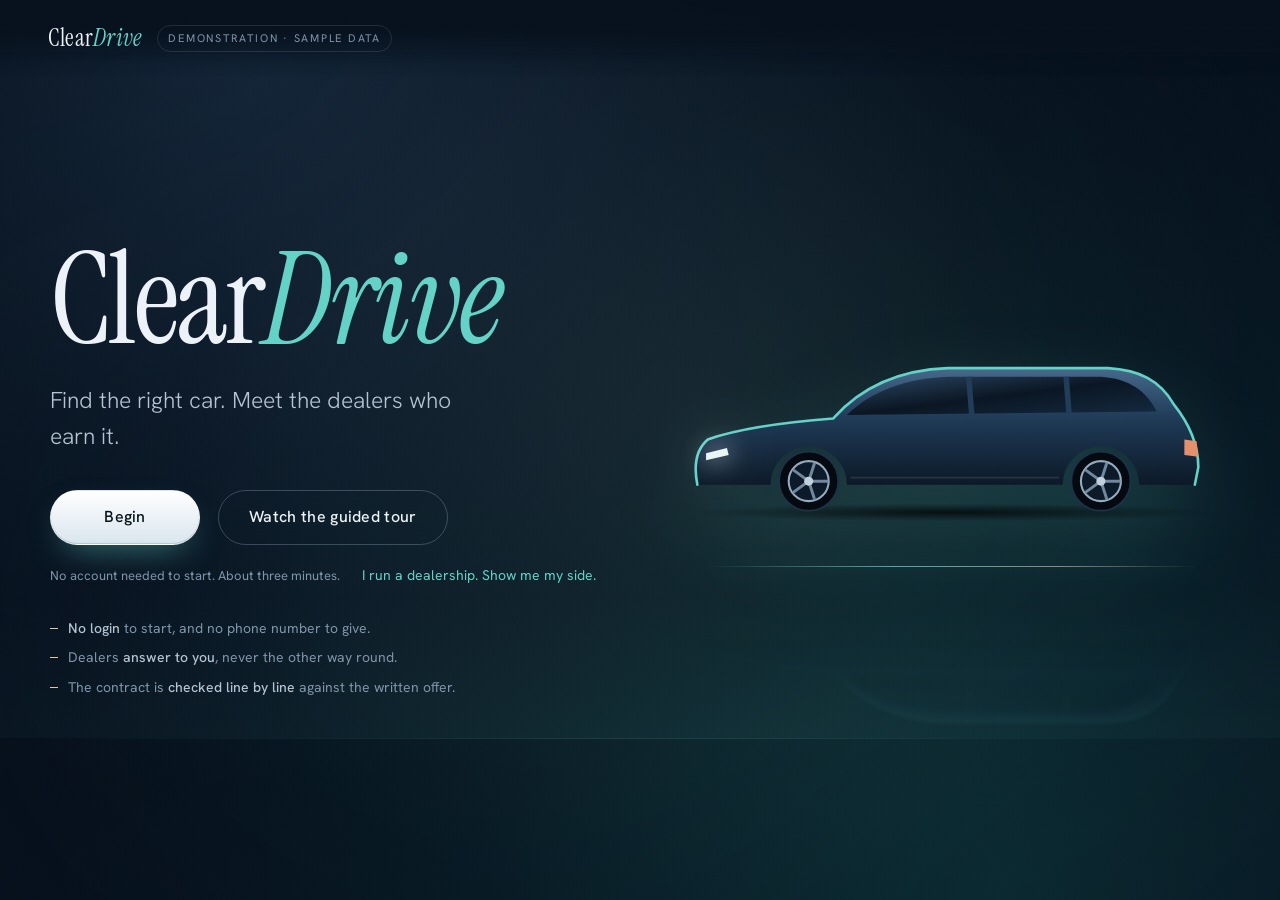
==== commit 070b5668: "Publish the ClearDrive showcase as the demonstration site Replaces the August prototype upload with " ====
--- a/index.html
+++ b/index.html
@@ -1,11846 +1,1339 @@
-<!DOCTYPE html>
-<html lang="en" data-theme="light">
+<!doctype html>
+<html lang="en">
 <head>
 <meta charset="utf-8">
-<meta name="viewport" content="width=device-width,initial-scale=1,viewport-fit=cover,maximum-scale=5">
-<meta name="cleardrive-api" content="none">
+<meta name="viewport" content="width=device-width,initial-scale=1,viewport-fit=cover">
+<meta name="theme-color" content="#06101C">
+<meta name="description" content="ClearDrive demonstration. Sample data.">
 <meta name="apple-mobile-web-app-capable" content="yes">
-<meta name="apple-mobile-web-app-status-bar-style" content="default">
+<meta name="mobile-web-app-capable" content="yes">
+<meta name="apple-mobile-web-app-status-bar-style" content="black-translucent">
 <meta name="apple-mobile-web-app-title" content="ClearDrive">
-<meta name="mobile-web-app-capable" content="yes">
-<!-- The status bar tints to match the page, light and dark. Without the pair,
-     iOS paints one of them the wrong colour and the seam is very visible. -->
-<meta name="theme-color" content="#f2f2f7" media="(prefers-color-scheme: light)">
-<meta name="theme-color" content="#000000" media="(prefers-color-scheme: dark)">
-<!-- Appearance is settled BEFORE the first paint, in the head, on purpose.
-     Doing it from app.js at the end of the body paints the light theme first
-     and then repaints dark, and that flash on every single launch is the most
-     reliable way to make an installed app feel like a web page. Kept tiny and
-     dependency-free so it cannot fail; if anything here throws, the document's
-     own data-theme stands and the toggle still works. -->
-<script>
-(function () {
-  try {
-    var raw = localStorage.getItem('cleardrive:appearance');
-    // Stored through the same envelope as everything else, so read either the
-    // wrapper or a bare string and do not care which.
-    var saved = raw ? (JSON.parse(raw).data ?? JSON.parse(raw)) : null;
-    var dark = saved === 'dark' || saved === 'light' ? saved === 'dark'
-      : window.matchMedia('(prefers-color-scheme: dark)').matches;
-    document.documentElement.dataset.theme = dark ? 'dark' : 'light';
-  } catch (e) { /* the attribute in the tag above is the fallback */ }
-})();
-</script>
-<title>ClearDrive — Know the numbers before they do</title>
-<meta name="description" content="Photograph a dealer worksheet. ClearDrive back-solves the rate they did not write down, prices every add-on against market, and shows what each dealership actually charges.">
-<link rel="icon" href="data:image/svg+xml,%3Csvg%20xmlns%3D%22http%3A%2F%2Fwww.w3.org%2F2000%2Fsvg%22%20viewBox%3D%220%200%20512%20512%22%3E%0A%20%20%3Cdefs%3E%0A%20%20%20%20%3ClinearGradient%20id%3D%22g%22%20x1%3D%220%22%20y1%3D%220%22%20x2%3D%220%22%20y2%3D%221%22%3E%0A%20%20%20%20%20%20%3Cstop%20offset%3D%220%22%20stop-color%3D%22%230a84ff%22%2F%3E%0A%20%20%20%20%20%20%3Cstop%20offset%3D%221%22%20stop-color%3D%22%230060cc%22%2F%3E%0A%20%20%20%20%3C%2FlinearGradient%3E%0A%20%20%3C%2Fdefs%3E%0A%20%20%3Crect%20width%3D%22512%22%20height%3D%22512%22%20rx%3D%22114%22%20fill%3D%22url(%23g)%22%2F%3E%0A%20%20%3Ccircle%20cx%3D%22256%22%20cy%3D%22256%22%20r%3D%22146%22%20fill%3D%22none%22%20stroke%3D%22%23fff%22%20stroke-width%3D%2226%22%20opacity%3D%22.55%22%2F%3E%0A%20%20%3Cpath%20d%3D%22M176%20262l56%2056%20116-128%22%20fill%3D%22none%22%20stroke%3D%22%23fff%22%20stroke-width%3D%2240%22%0A%20%20%20%20%20%20%20%20stroke-linecap%3D%22round%22%20stroke-linejoin%3D%22round%22%2F%3E%0A%3C%2Fsvg%3E" type="image/svg+xml">
-<!-- iOS ignores the manifest's icons entirely for Add to Home Screen. Without
-     these three PNGs it screenshots the page and uses that as the app icon. -->
-<link rel="apple-touch-icon" sizes="180x180" href="./apple-touch-icon.png">
-<link rel="apple-touch-icon" sizes="167x167" href="./apple-touch-icon-167.png">
-<link rel="apple-touch-icon" sizes="152x152" href="./apple-touch-icon-152.png">
+<meta property="og:type" content="website">
+<meta property="og:title" content="ClearDrive">
+<meta property="og:description" content="Find the right car. Meet the dealers who earn it. Demonstration with sample data.">
+<meta property="og:image" content="https://zikriaabdul-rgb.github.io/cleardrive/og.png">
+<meta name="twitter:card" content="summary_large_image">
+<link rel="manifest" href="manifest.webmanifest">
+<link rel="icon" href="icons/favicon-64.png">
+<link rel="apple-touch-icon" href="icons/apple-touch-icon.png">
+<style>html{background:#06101C}body{margin:0}</style>
+<title>ClearDrive · Demonstration</title>
+<link rel="stylesheet" href="https://fonts.googleapis.com/css2?family=Instrument+Serif:ital@0;1&family=Hanken+Grotesk:wght@300;400;500;600&display=swap">
 <style>
-/* ═══════════════════════════════════════════════════════════════════════
-   ClearDrive — iOS / Material design system
-
-   Built to Apple's Human Interface Guidelines, because the fastest way to
-   feel like an expensive app is to feel like a system app.
-
-   1. SF PRO, NOTHING ELSE. `-apple-system` resolves to SF Pro on iOS and
-      Roboto on Android — the face the OS already uses everywhere. The
-      earlier serif read as editorial; Apple apps are never editorial.
-      Apple's own type scale and weights, verbatim.
-
-   2. INSET GROUPED LISTS. The single most recognisable iOS pattern: white
-      cards on a grey ground, rows separated by hairlines that start at the
-      text rather than the card edge, 10px corners, chevrons on anything
-      that navigates. Settings, Health, Wallet — all this shape.
-
-   3. SYSTEM COLOURS. systemBlue, systemRed, systemGreen and friends at
-      their exact published values, light and dark. Nothing hand-mixed;
-      users read these hues as meaning without being taught.
-
-   4. 44pt MINIMUM, 16pt MARGINS. Non-negotiable in the HIG and the reason
-      Apple software feels effortless rather than fiddly.
-   ═════════════════════════════════════════════════════════════════════ */
-
+/* Single-theme by choice: the navy-and-teal ClearDrive world, painted explicitly. */
 :root{
-  color-scheme:light;
-
-  /* Apple system greys — grouped-list background and card */
-  --page:#f2f2f7;              /* systemGroupedBackground */
-  --surface-1:#ffffff;         /* secondarySystemGroupedBackground */
-  --sunk:#e9e9ef;              /* tertiary fill */
-
-  /* labels */
-  --ink:#000000;
-  --ink-2:rgba(60,60,67,.62);  /* secondaryLabel */
-  --muted:rgba(60,60,67,.42);  /* tertiaryLabel */
-
-  /* separators */
-  --grid:rgba(60,60,67,.24);   /* separator */
-  --hair:rgba(60,60,67,.20);   /* row separator inside a card */
-  --axis:rgba(60,60,67,.34);
-  --ring:rgba(60,60,67,.14);
-
-  /* systemBlue + a blue ramp stepped from it */
-  --brand:#007aff;
-  --s100:#d3e8ff; --s250:#8dc2ff; --s350:#4fa3ff;
-  --s450:#007aff; --s550:#0060cc; --s650:#00448f;
-
-  /* system status colours, exact */
-  --good:#34c759;              /* systemGreen  */
-  --warning:#ffcc00;           /* systemYellow */
-  --serious:#ff9500;           /* systemOrange */
-  --critical:#ff3b30;          /* systemRed    */
-  --good-ink:#248a3d;          /* green, darkened for text on white */
-
-  --sans:-apple-system,BlinkMacSystemFont,"SF Pro Text","Segoe UI",Roboto,
-         "Helvetica Neue",sans-serif;
-
-  --ease:cubic-bezier(.32,.72,0,1);
-  --r-row:10px;    /* iOS grouped list corner */
-  --r-btn:12px;
-  --gutter:16px;   /* HIG standard margin */
-
-  /* LAUNCHER TONES — a cool analogous set, all Apple system hues.
-     Blue, indigo and cyan sit within 60 degrees of each other, so they read
-     as one family the way green/orange/red never could. None of them is a
-     status colour, so nothing here accidentally says "good" or "stop". */
-  --t-blue:#007aff;    --t-blue-bg:rgba(0,122,255,.11);   --t-blue-ln:rgba(0,122,255,.20);
-  --t-indigo:#5856d6;  --t-indigo-bg:rgba(88,86,214,.11); --t-indigo-ln:rgba(88,86,214,.20);
-  --t-cyan:#0b93c9;    --t-cyan-bg:rgba(50,173,230,.14);  --t-cyan-ln:rgba(50,173,230,.26);
-
-  /* the iOS disclosure chevron, as a mask so it inherits colour */
-  --chev:url("data:image/svg+xml,%3Csvg xmlns='http://www.w3.org/2000/svg' viewBox='0 0 9 14'%3E%3Cpath d='M1.5 1L7 7l-5.5 6' fill='none' stroke='%23000' stroke-width='2' stroke-linecap='round' stroke-linejoin='round'/%3E%3C/svg%3E");
+  --ink:#06101C; --deep:#0A1828; --panel:#0F2135; --raise:#152B43;
+  --line:rgba(190,215,235,.13); --line2:rgba(190,215,235,.26);
+  --text:#ECF2F7; --soft:#B4C3D2; --mute:#7F93A8;
+  --teal:#63D2C6; --teal-d:#1E8F86; --teal-wash:rgba(99,210,198,.10);
+  --gold:#DCC9A0; --warn:#E9B872;
+  --serif:"Instrument Serif","Iowan Old Style",Georgia,serif;
+  --sans:"Hanken Grotesk","Helvetica Neue",Arial,sans-serif;
+  --ease:cubic-bezier(.2,.7,.15,1);
 }
-
-:root[data-theme="dark"]{
-  color-scheme:dark;
-  --page:#000000;
-  --surface-1:#1c1c1e;
-  --sunk:#2c2c2e;
-  --ink:#ffffff;
-  --ink-2:rgba(235,235,245,.62);
-  --muted:rgba(235,235,245,.34);
-  --grid:rgba(84,84,88,.65);
-  --hair:rgba(84,84,88,.55);
-  --axis:rgba(84,84,88,.8);
-  --ring:rgba(84,84,88,.5);
-  --brand:#0a84ff;
-  --s100:#00305e; --s250:#0055a8; --s350:#0a84ff;
-  --s450:#3d9bff; --s550:#70b6ff; --s650:#a3d0ff;
-  --good:#30d158; --warning:#ffd60a; --serious:#ff9f0a; --critical:#ff453a;
-  --good-ink:#30d158;
-  --t-blue:#0a84ff;    --t-blue-bg:rgba(10,132,255,.20);   --t-blue-ln:rgba(10,132,255,.30);
-  --t-indigo:#7d7aff;  --t-indigo-bg:rgba(94,92,230,.24);  --t-indigo-ln:rgba(94,92,230,.36);
-  --t-cyan:#5ac8f5;    --t-cyan-bg:rgba(50,173,230,.20);   --t-cyan-ln:rgba(50,173,230,.32);
-}
-
-*{box-sizing:border-box;-webkit-tap-highlight-color:transparent}
-html,body{margin:0}
-html{-webkit-text-size-adjust:100%}
-body{
-  background:var(--page);color:var(--ink);
-  font:400 17px/1.29 var(--sans);      /* SF Body: 17/22 */
-  letter-spacing:-.022em;              /* SF Text optical tracking */
-  -webkit-font-smoothing:antialiased;
-  overscroll-behavior-y:none;
-  padding-bottom:calc(34px + env(safe-area-inset-bottom));
-}
-.wrap{
-  max-width:600px;margin:0 auto;
-  padding-left:max(var(--gutter),env(safe-area-inset-left));
-  padding-right:max(var(--gutter),env(safe-area-inset-right));
-}
-h1,h2,h3,p{margin:0}
-
-/* ── what separates a web page from an app on iOS ──────────────────────
- * Four defaults Safari applies to documents that are wrong for an
- * application, and that people register as "this is a website" without ever
- * being able to say why:
- *
- *   touch-action:manipulation  kills the 300ms wait after every tap while
- *                              Safari decides whether a second tap is coming.
- *   -webkit-touch-callout      stops a long press on a button raising the
- *                              Copy / Look Up / Share sheet.
- *   user-select                stops a firm tap selecting the label text and
- *                              painting it blue mid-demo.
- *   font-family                Safari refuses to inherit into form controls.
- *
- * Text stays selectable everywhere else on purpose — a buyer copying a figure
- * out of a finding is a thing we want.
- */
-button,.chip,.tile-btn,.act,.panic,.firsttime,.dealstrip,.gstrip,.scope,summary{
-  touch-action:manipulation;
-  -webkit-touch-callout:none;
-  -webkit-user-select:none;
-  user-select:none;
-}
-button{font-family:inherit;cursor:pointer;color:inherit}
-/* A floor, not a preference. Safari zooms the entire page in when a focused
-   field is under 16px, and it does not zoom back out — one tap on one small
-   input and the demo is stuck at 1.3×. The fields set 17px themselves further
-   down; this catches anything added later that forgets. */
-input,select,textarea{font-family:inherit;font-size:17px}
-
-/* ── navigation bar ────────────────────────────────────────────────── */
-.top{
-  position:sticky;top:0;z-index:20;
-  padding:calc(8px + env(safe-area-inset-top)) 0 8px;
-  display:flex;align-items:center;gap:9px;min-height:44px;
-  background:color-mix(in srgb,var(--page) 72%,transparent);
-  backdrop-filter:saturate(180%) blur(20px);
-  -webkit-backdrop-filter:saturate(180%) blur(20px);
-}
-.top:after{
-  content:"";position:absolute;left:0;right:0;bottom:0;height:.5px;
-  background:var(--grid);opacity:0;transition:opacity .2s ease;
-}
-.top.scrolled:after{opacity:1}
-.mark{width:26px;height:26px;flex:none}
-.brand{font-size:17px;font-weight:600;letter-spacing:-.022em}
-.brand em{font-style:normal;color:var(--brand)}
-.spacer{flex:1}
-.iconbtn{
-  background:none;border:none;border-radius:999px;
-  width:44px;height:44px;color:var(--brand);font-size:17px;line-height:1;
-  flex:none;transition:opacity .15s ease;
-}
-.iconbtn:active{opacity:.4}
-.back{
-  background:none;border:none;color:var(--brand);font-size:17px;
-  padding:10px 6px;margin:-10px -6px;min-height:44px;
-  font-weight:400;letter-spacing:-.022em;
-}
-.back:active{opacity:.4}
-
-/* ── screens & titles ──────────────────────────────────────────────── */
-.screen{display:none;padding-top:8px}
-.screen.on{display:block;animation:enter .35s var(--ease) both}
-@keyframes enter{from{opacity:0;transform:translateY(6px)}to{opacity:1;transform:none}}
-
-/* Section header above a grouped list: uppercase, inset, secondary. */
-.eyebrow{
-  font-size:13px;line-height:1.38;letter-spacing:.01em;text-transform:uppercase;
-  color:var(--ink-2);font-weight:400;padding:0 var(--gutter);
-}
-/* SF Large Title, 34/41 bold */
-.h-lead{
-  font-size:34px;line-height:1.2;letter-spacing:-.028em;font-weight:700;
-  margin:6px 0 8px;
-}
-.lede{color:var(--ink-2);font-size:15px;line-height:1.4;letter-spacing:-.01em;
-  max-width:36em;margin-bottom:22px}
-
-/* ── inset grouped list ────────────────────────────────────────────── */
-/* Every .card is a group. Direct children become rows with inset rules. */
-.card{
-  background:var(--surface-1);
-  border-radius:var(--r-row);
-  padding:0 var(--gutter);
-  margin:0 0 32px;
-  overflow:hidden;
-}
-.card>h3{
-  font-size:17px;line-height:1.29;font-weight:600;letter-spacing:-.022em;
-  padding:14px 0 0;
-}
-.card>h3+p{
-  color:var(--ink-2);font-size:13px;line-height:1.38;letter-spacing:-.008em;
-  padding:3px 0 14px;border-bottom:.5px solid var(--grid);margin-bottom:14px;
-}
-
-/* ── buttons ───────────────────────────────────────────────────────── */
-/* Filled: systemBlue, the platform's primary action. */
-.btn{
-  width:100%;border:none;border-radius:var(--r-btn);
-  min-height:50px;padding:15px;
-  font-size:17px;font-weight:600;letter-spacing:-.022em;
-  background:var(--brand);color:#fff;
-  transition:opacity .15s ease,transform .15s var(--ease);
-}
-.btn:active{opacity:.82;transform:scale(.98)}
-.btn.sec{
-  background:var(--surface-1);color:var(--brand);border:none;
-  font-size:17px;font-weight:400;min-height:50px;
-}
-:root[data-theme="dark"] .btn.sec{background:var(--surface-1)}
-.btn+.btn{margin-top:10px}
-.screen>.btn{margin-bottom:10px}
-
-/* Submit inside a form group rides the bottom of the screen. */
-.card>.btn:last-child{
-  position:sticky;
-  bottom:calc(12px + env(safe-area-inset-bottom));
-  z-index:5;margin:16px 0;
-  box-shadow:0 4px 16px rgba(0,0,0,.16);
-}
-
-/* ── home: grouped list of steps ───────────────────────────────────── */
-.journey{
-  background:var(--surface-1);border-radius:var(--r-row);
-  margin-top:10px;overflow:hidden;
-}
-.step{
-  display:grid;grid-template-columns:29px 1fr 9px;gap:12px;align-items:start;
-  width:100%;text-align:left;background:none;border:none;
-  padding:11px var(--gutter);position:relative;min-height:60px;
-  transition:background .12s ease;
-}
-.step:not(:last-child):after{
-  content:"";position:absolute;left:57px;right:0;bottom:0;height:.5px;
-  background:var(--grid);
-}
-.step:active{background:var(--sunk)}
-/* Numbered badge in place of an SF Symbol. */
-.step .n{
-  width:29px;height:29px;border-radius:7px;background:var(--brand);color:#fff;
-  font-size:15px;font-weight:600;display:grid;place-items:center;
-  letter-spacing:-.02em;margin-top:-1px;
-}
-.step .b b{
-  display:block;font-size:17px;font-weight:400;letter-spacing:-.022em;
-  margin-bottom:2px;color:var(--ink);line-height:1.29;
-}
-.step .b>span{
-  display:block;font-size:13px;color:var(--ink-2);line-height:1.35;
-  letter-spacing:-.006em;
-}
-/* iOS disclosure chevron, drawn rather than typed. */
-.step .arw{
-  font-size:0;width:9px;height:14px;position:relative;justify-self:end;
-  align-self:center;
-}
-.step .arw:after{
-  content:"";position:absolute;inset:0;
-  background:var(--muted);
-  -webkit-mask:no-repeat center/9px 14px url("data:image/svg+xml,%3Csvg xmlns='http://www.w3.org/2000/svg' viewBox='0 0 9 14'%3E%3Cpath d='M1.5 1L7 7l-5.5 6' fill='none' stroke='%23000' stroke-width='2' stroke-linecap='round' stroke-linejoin='round'/%3E%3C/svg%3E");
-  mask:no-repeat center/9px 14px url("data:image/svg+xml,%3Csvg xmlns='http://www.w3.org/2000/svg' viewBox='0 0 9 14'%3E%3Cpath d='M1.5 1L7 7l-5.5 6' fill='none' stroke='%23000' stroke-width='2' stroke-linecap='round' stroke-linejoin='round'/%3E%3C/svg%3E");
-}
-.step .new{
-  display:inline-block;font-size:11px;letter-spacing:0;font-weight:600;
-  color:#fff;background:var(--brand);border:none;
-  border-radius:999px;padding:1px 7px;vertical-align:1px;margin-left:6px;
-  text-transform:none;
-}
-
-.trustrow{
-  display:flex;gap:8px;margin:14px var(--gutter) 0;color:var(--ink-2);
-  font-size:13px;line-height:1.38;align-items:flex-start;letter-spacing:-.006em;
-}
-.trustrow svg{flex:none;margin-top:2px;opacity:.55}
-
-/* legacy mode cards */
-.mode{
-  display:block;width:100%;text-align:left;background:var(--surface-1);
-  border:none;border-radius:var(--r-row);padding:16px;
-  margin-bottom:12px;position:relative;overflow:hidden;
-}
-.mode .tag{font-size:13px;letter-spacing:0;text-transform:none;
-  font-weight:400;color:var(--ink-2)}
-.mode b{display:block;font-size:20px;font-weight:600;letter-spacing:-.024em;margin:4px 0}
-.mode span{display:block;color:var(--ink-2);font-size:14px;line-height:1.4;padding-right:24px}
-.mode .arw{position:absolute;right:16px;top:50%;transform:translateY(-50%);
-  color:var(--muted);font-size:19px}
-.mode .stripe{display:none}
-.mode b .new{display:inline-block;font-size:11px;font-weight:600;color:#fff;
-  background:var(--brand);border-radius:999px;padding:1px 7px;
-  vertical-align:3px;margin-left:6px;letter-spacing:0}
-.mode span b{font-weight:600;color:var(--ink);font-size:14px;display:inline}
-
-/* ── forms as grouped rows ─────────────────────────────────────────── */
-/* Label left, value right — the iOS Settings form shape. */
-.field{
-  display:grid;grid-template-columns:minmax(0,1fr) minmax(130px,52%);
-  align-items:center;gap:10px;
-  padding:9px 0;position:relative;min-height:44px;
-}
-.field:not(:last-child):after{
-  content:"";position:absolute;left:0;right:calc(var(--gutter) * -1);bottom:0;
-  height:.5px;background:var(--grid);
-}
-.field>label{
-  font-size:17px;font-weight:400;letter-spacing:-.022em;line-height:1.24;
-}
-.field .hint{
-  display:block;font-weight:400;color:var(--ink-2);font-size:12px;
-  margin-top:2px;line-height:1.3;letter-spacing:-.004em;
-}
-/* Affix and value are one right-aligned group, so "$" sits against the
-   number the way it does in Wallet rather than drifting to the far left. */
-.inp{display:flex;align-items:center;justify-content:flex-end;gap:2px;min-width:0}
-.inp>span.pre,.inp>span.suf{
-  color:var(--muted);font-size:17px;pointer-events:none;flex:none;
-}
-input,select{
-  width:100%;background:transparent;border:none;
-  color:var(--brand);border-radius:0;
-  min-height:44px;padding:4px 0;
-  font-size:17px;font-family:var(--sans);letter-spacing:-.022em;
-  -moz-appearance:textfield;text-align:right;
-  overflow:hidden;text-overflow:ellipsis;white-space:nowrap;
-}
-/* Shrink-to-content where supported so the affix hugs the digits; the
-   flex-shrink fallback keeps it sane everywhere else. */
-input[type=number]{
-  font-variant-numeric:tabular-nums;
-  width:auto;flex:0 1 auto;min-width:52px;max-width:100%;field-sizing:content;
-}
-input:focus,select:focus{outline:none}
-input::-webkit-outer-spin-button,input::-webkit-inner-spin-button{-webkit-appearance:none;margin:0}
-input::placeholder{color:var(--muted)}
-select{
-  appearance:none;padding-right:18px;text-align:right;
-  background-image:url("data:image/svg+xml,%3Csvg xmlns='http://www.w3.org/2000/svg' viewBox='0 0 10 14'%3E%3Cpath d='M2 5.5L5 2.5l3 3M2 8.5l3 3 3-3' fill='none' stroke='%23c7c7cc' stroke-width='1.6' stroke-linecap='round' stroke-linejoin='round'/%3E%3C/svg%3E");
-  background-position:right center;background-size:10px 14px;background-repeat:no-repeat;
-}
-.two{display:contents}   /* paired fields become two normal rows */
-
-/* segmented control */
-.chips{
-  display:flex;gap:2px;background:var(--sunk);border-radius:9px;padding:2px;
-  margin:4px 0 2px;
-}
-.chip{
-  flex:1;background:transparent;border:none;border-radius:7px;
-  min-height:32px;padding:6px 4px;font-size:13px;font-weight:500;
-  color:var(--ink);text-align:center;letter-spacing:-.008em;
-  transition:background .18s var(--ease),box-shadow .18s var(--ease);
-}
-.chip[aria-pressed="true"]{
-  background:var(--surface-1);
-  box-shadow:0 3px 8px rgba(0,0,0,.12),0 3px 1px rgba(0,0,0,.04);
-}
-:root[data-theme="dark"] .chip[aria-pressed="true"]{background:#636366}
-
-details.more{margin:0}
-details.more summary{
-  list-style:none;color:var(--brand);font-size:17px;font-weight:400;
-  cursor:pointer;padding:12px 0;min-height:44px;display:flex;align-items:center;
-  letter-spacing:-.022em;position:relative;
-}
-details.more summary:after{
-  content:"";position:absolute;left:0;right:calc(var(--gutter) * -1);bottom:0;
-  height:.5px;background:var(--grid);
-}
-details.more summary::-webkit-details-marker{display:none}
-details.more summary:before{content:"";
-  width:18px;height:18px;margin-right:8px;flex:none;background:var(--brand);
-  -webkit-mask:no-repeat center/18px url("data:image/svg+xml,%3Csvg xmlns='http://www.w3.org/2000/svg' viewBox='0 0 18 18'%3E%3Cpath d='M9 4v10M4 9h10' stroke='%23000' stroke-width='2' stroke-linecap='round'/%3E%3C/svg%3E");
-  mask:no-repeat center/18px url("data:image/svg+xml,%3Csvg xmlns='http://www.w3.org/2000/svg' viewBox='0 0 18 18'%3E%3Cpath d='M9 4v10M4 9h10' stroke='%23000' stroke-width='2' stroke-linecap='round'/%3E%3C/svg%3E")}
-details.more[open] summary:before{
-  -webkit-mask-image:url("data:image/svg+xml,%3Csvg xmlns='http://www.w3.org/2000/svg' viewBox='0 0 18 18'%3E%3Cpath d='M4 9h10' stroke='%23000' stroke-width='2' stroke-linecap='round'/%3E%3C/svg%3E");
-  mask-image:url("data:image/svg+xml,%3Csvg xmlns='http://www.w3.org/2000/svg' viewBox='0 0 18 18'%3E%3Cpath d='M4 9h10' stroke='%23000' stroke-width='2' stroke-linecap='round'/%3E%3C/svg%3E")}
-
-/* ── camera ────────────────────────────────────────────────────────── */
-.drop{
-  display:block;border:none;border-radius:var(--r-row);
-  padding:44px 18px;text-align:center;background:var(--surface-1);
-  transition:opacity .15s ease;margin-bottom:12px;
-}
-.drop:active{opacity:.7}
-.drop b{display:block;font-size:17px;margin-top:12px;font-weight:600;letter-spacing:-.022em}
-.drop small{display:block;color:var(--ink-2);margin-top:4px;font-size:13px}
-#prev,#c-prev{display:none;margin-bottom:12px}
-#prev img,#c-prev img{width:100%;max-height:240px;object-fit:cover;border-radius:var(--r-row)}
-.scanbox{display:none;margin-bottom:14px;font-size:13px;color:var(--brand);font-weight:500;
-  padding:0 var(--gutter)}
-.scanbox .bar{height:3px;background:var(--sunk);border-radius:3px;margin-top:8px;overflow:hidden}
-.scanbox .bar i{display:block;height:100%;width:0;background:var(--brand);
-  animation:fill 1.7s var(--ease) forwards}
-@keyframes fill{to{width:100%}}
-
-/* ── hero figure ───────────────────────────────────────────────────── */
-.hero{
-  background:var(--surface-1);border-radius:var(--r-row);
-  padding:26px 20px 24px;margin:0 0 32px;text-align:center;
-  position:relative;overflow:hidden;
-}
-.hero .rule{position:absolute;left:0;right:0;top:0;height:4px}
-.hero .status{
-  display:inline-flex;align-items:center;gap:6px;font-size:13px;
-  font-weight:600;letter-spacing:0;text-transform:uppercase;margin-bottom:10px;
-}
-.hero .status .dot{width:8px;height:8px;border-radius:50%}
-.hero .fig{
-  font-size:52px;font-weight:700;letter-spacing:-.04em;line-height:1.05;
-  margin:0 0 10px;font-variant-numeric:tabular-nums;
-}
-.hero .cap{color:var(--ink-2);font-size:15px;line-height:1.4;max-width:26em;margin:0 auto}
-
-/* ── stat tiles as a grouped 2×2 ───────────────────────────────────── */
-.tiles{
-  display:grid;grid-template-columns:1fr 1fr;gap:.5px;margin:0 0 32px;
-  background:var(--grid);border-radius:var(--r-row);overflow:hidden;
-}
-.tile{padding:14px 16px;background:var(--surface-1)}
-.tile .k{
-  font-size:12px;letter-spacing:-.004em;text-transform:none;
-  color:var(--ink-2);font-weight:400;line-height:1.33;
-}
-.tile .v{font-size:26px;font-weight:600;letter-spacing:-.032em;margin-top:4px;
-  line-height:1.15;font-variant-numeric:tabular-nums}
-.tile .d{font-size:12px;color:var(--ink-2);margin-top:3px;line-height:1.33}
-
-/* ── charts ────────────────────────────────────────────────────────── */
-.chart{margin:4px 0 0;padding-bottom:14px}
-.crow{display:grid;grid-template-columns:118px 1fr;gap:12px;align-items:center;
-  margin-bottom:9px}
-.crow .cl{font-size:12px;color:var(--ink-2);text-align:right;line-height:1.3}
-.crow .cl b{display:block;color:var(--ink);font-weight:600;font-size:13px;
-  letter-spacing:-.008em}
-.track{position:relative;height:22px;display:flex;align-items:center}
-.track .fillwrap{display:flex;height:13px;width:100%}
-.track i{display:block;height:100%;border-radius:0 3px 3px 0}
-.track i:first-child{border-radius:3px}
-.track .val{position:absolute;font-size:12px;font-weight:600;white-space:nowrap;
-  font-variant-numeric:tabular-nums}
-.crow.me .cl b{color:var(--brand)}
-.crow.me .track:before{
-  content:"";position:absolute;left:-3px;right:-3px;top:1px;bottom:1px;
-  border:1.5px solid var(--brand);border-radius:6px;opacity:.35;
-}
-.legend{display:flex;gap:16px;flex-wrap:wrap;margin:10px 0 4px;font-size:12px;
-  color:var(--ink-2)}
-.legend span{display:inline-flex;align-items:center;gap:6px}
-.legend i{width:9px;height:9px;border-radius:2px;display:block}
-.axisnote{font-size:12px;color:var(--ink-2);line-height:1.38;
-  padding:12px 0 16px;border-top:.5px solid var(--grid);margin-top:4px}
-
-/* ── tables ────────────────────────────────────────────────────────── */
-table{width:100%;border-collapse:collapse;font-size:15px;margin-bottom:4px}
-th{text-align:right;font-size:12px;letter-spacing:-.004em;text-transform:uppercase;
-  color:var(--ink-2);font-weight:400;padding:0 0 8px}
-th:first-child{text-align:left}
-td{padding:11px 0;border-top:.5px solid var(--grid);text-align:right;
-  font-variant-numeric:tabular-nums;white-space:nowrap;letter-spacing:-.016em}
-td:first-child{text-align:left;font-variant-numeric:normal;white-space:normal;
-  font-weight:400}
-td+td{padding-left:12px}
-td small{display:block;color:var(--ink-2);font-size:12px;margin-top:2px;
-  font-weight:400;line-height:1.33;letter-spacing:-.004em}
-tr.sum td{border-top:.5px solid var(--axis);font-weight:600;padding-top:12px}
-.bad{color:var(--critical);font-weight:600}
-.ok{color:var(--good-ink);font-weight:400}
-
-/* ── flags as list rows ────────────────────────────────────────────── */
-.flag{display:flex;gap:12px;padding:14px 0;border-top:.5px solid var(--grid)}
-.flag:first-of-type{border-top:none}
-.flag .ic{
-  flex:none;width:22px;height:22px;border-radius:50%;display:grid;
-  place-items:center;font-size:12px;font-weight:700;color:#fff;margin-top:1px;
-}
-.flag>div>b{display:block;font-size:15px;font-weight:600;margin-bottom:3px;
-  letter-spacing:-.016em;line-height:1.33}
-.flag p{font-size:14px;color:var(--ink-2);line-height:1.4;letter-spacing:-.01em}
-.flag p b{font-weight:600;color:var(--ink)}
-
-/* ── numbered lists ────────────────────────────────────────────────── */
-ol.steps{margin:0;padding:0;list-style:none;counter-reset:s}
-ol.steps li{
-  counter-increment:s;display:flex;gap:12px;padding:13px 0;
-  border-top:.5px solid var(--grid);font-size:15px;line-height:1.4;
-  letter-spacing:-.012em;
-}
-ol.steps li:first-child{border-top:none}
-ol.steps li:before{
-  content:counter(s);flex:none;width:22px;height:22px;border-radius:50%;
-  background:var(--s100);color:var(--brand);font-size:12px;font-weight:600;
-  display:grid;place-items:center;margin-top:1px;
-}
-:root[data-theme="dark"] ol.steps li:before{background:var(--s100);color:#fff}
-ol.steps li>div{flex:1}
-ol.steps b{font-weight:600}
-
-.script{
-  background:var(--sunk);border-radius:var(--r-row);padding:16px;
-  font-size:15px;line-height:1.55;white-space:pre-wrap;margin-bottom:4px;
-  letter-spacing:-.012em;
-}
-
-.foot{color:var(--ink-2);font-size:12px;line-height:1.42;margin:0 0 24px;
-  padding:4px var(--gutter) 0;letter-spacing:-.004em}
-
-/* ── dealer scorecards ─────────────────────────────────────────────── */
-.dcard{
-  display:grid;grid-template-columns:1fr 46px 9px;gap:12px;align-items:center;
-  width:100%;text-align:left;background:var(--surface-1);border:none;
-  padding:12px var(--gutter);min-height:60px;position:relative;
-  transition:background .12s ease;
-}
-.dcard:first-child{border-radius:var(--r-row) var(--r-row) 0 0}
-.dcard:last-child{border-radius:0 0 var(--r-row) var(--r-row)}
-.dcard:only-child{border-radius:var(--r-row)}
-.dcard:not(:last-child):after{
-  content:"";position:absolute;left:var(--gutter);right:0;bottom:0;height:.5px;
-  background:var(--grid);
-}
-.dcard:active{background:var(--sunk)}
-.dcard:before{
-  content:"";position:absolute;right:var(--gutter);top:50%;
-  width:9px;height:14px;transform:translateY(-50%);background:var(--muted);
-  -webkit-mask:no-repeat center/9px 14px url("data:image/svg+xml,%3Csvg xmlns='http://www.w3.org/2000/svg' viewBox='0 0 9 14'%3E%3Cpath d='M1.5 1L7 7l-5.5 6' fill='none' stroke='%23000' stroke-width='2' stroke-linecap='round' stroke-linejoin='round'/%3E%3C/svg%3E");
-  mask:no-repeat center/9px 14px url("data:image/svg+xml,%3Csvg xmlns='http://www.w3.org/2000/svg' viewBox='0 0 9 14'%3E%3Cpath d='M1.5 1L7 7l-5.5 6' fill='none' stroke='%23000' stroke-width='2' stroke-linecap='round' stroke-linejoin='round'/%3E%3C/svg%3E");
-}
-.dcard .nm{font-size:17px;font-weight:400;letter-spacing:-.022em}
-.dcard .meta{font-size:13px;color:var(--ink-2);margin-top:2px;letter-spacing:-.006em}
-.dcard .why{font-size:13px;color:var(--ink-2);margin-top:5px;line-height:1.38;
-  letter-spacing:-.006em;padding-right:4px}
-.grade{
-  width:46px;height:46px;border-radius:50%;display:grid;place-items:center;
-  font-size:20px;font-weight:600;color:#fff;letter-spacing:-.03em;
-}
-/* The mark that replaced the letter grade.
-   Deliberately not a score and deliberately not five-valued: a tick, a warning,
-   or a dash for "nothing published". Three states, none of them an opinion. */
-.certmark{
-  width:46px;height:46px;border-radius:14px;display:flex;align-items:center;justify-content:center;
-  font-size:20px;font-weight:700;color:#fff;letter-spacing:0;
-}
-.certmark.good{background:var(--good)}
-.certmark.mixed{background:var(--serious)}
-.certmark.none{background:var(--page);border:1.5px dashed var(--axis);color:var(--muted);font-size:18px}
-.gradelab{font-size:11px;letter-spacing:-.002em;text-transform:none;
-  color:var(--ink-2);text-align:center;margin-top:4px;font-weight:400}
-.dhero{display:flex;gap:16px;align-items:center;background:var(--surface-1);
-  border-radius:var(--r-row);padding:18px 16px;margin-bottom:32px}
-.dhero .grade{width:60px;height:60px;font-size:26px;flex:none}
-.dhero .nm{font-size:22px;font-weight:700;letter-spacing:-.026em}
-.dhero .meta{font-size:13px;color:var(--ink-2);margin-top:3px}
-
-/* ── warranty comparator ───────────────────────────────────────────── */
-.wrow{display:grid;grid-template-columns:1fr 1fr;gap:.5px;margin:4px 0 14px;
-  background:var(--grid);border-radius:var(--r-row);overflow:hidden}
-.wcol{padding:14px;background:var(--surface-1)}
-.wcol.on{background:var(--s100)}
-:root[data-theme="dark"] .wcol.on{background:#0a2a4d}
-.wcol .t{font-size:12px;letter-spacing:-.004em;text-transform:uppercase;
-  font-weight:400;color:var(--ink-2)}
-.wcol.on .t{color:var(--brand);font-weight:600}
-.wcol .approve{font-size:25px;font-weight:600;letter-spacing:-.032em;margin:6px 0 1px;
-  font-variant-numeric:tabular-nums}
-.wcol .lab{font-size:12px;color:var(--ink-2);line-height:1.33}
-.wcol .rng{font-size:12px;color:var(--ink-2);margin-top:8px;
-  font-variant-numeric:tabular-nums}
-.never{display:flex;gap:10px;padding:11px 0;font-size:15px;color:var(--ink);
-  line-height:1.4;border-top:.5px solid var(--grid);letter-spacing:-.012em}
-.never:first-of-type{border-top:none}
-.never:before{content:"";flex:none;width:18px;height:18px;margin-top:2px;
-  background:var(--muted);
-  -webkit-mask:no-repeat center/18px url("data:image/svg+xml,%3Csvg xmlns='http://www.w3.org/2000/svg' viewBox='0 0 18 18'%3E%3Cpath d='M5 5l8 8M13 5l-8 8' stroke='%23000' stroke-width='1.8' stroke-linecap='round'/%3E%3C/svg%3E");
-  mask:no-repeat center/18px url("data:image/svg+xml,%3Csvg xmlns='http://www.w3.org/2000/svg' viewBox='0 0 18 18'%3E%3Cpath d='M5 5l8 8M13 5l-8 8' stroke='%23000' stroke-width='1.8' stroke-linecap='round'/%3E%3C/svg%3E")}
-.ask{display:flex;gap:12px;padding:13px 0;border-top:.5px solid var(--grid);
-  font-size:15px;line-height:1.4;color:var(--ink);letter-spacing:-.012em}
-.ask:first-of-type{border-top:none}
-.ask .q{flex:none;width:22px;height:22px;border-radius:50%;background:var(--s100);
-  color:var(--brand);font-size:12px;font-weight:600;display:grid;place-items:center;
-  margin-top:1px}
-:root[data-theme="dark"] .ask .q{color:#fff}
-
-/* ── offer inbox ───────────────────────────────────────────────────── */
-.offer{
-  padding:14px var(--gutter);background:var(--surface-1);position:relative;
-}
-.offer:first-child{border-radius:var(--r-row) var(--r-row) 0 0}
-.offer:last-of-type{border-radius:0 0 var(--r-row) var(--r-row);margin-bottom:32px}
-.offer:not(:last-of-type):after{
-  content:"";position:absolute;left:var(--gutter);right:0;bottom:0;height:.5px;
-  background:var(--grid);
-}
-.offer.best{box-shadow:inset 3px 0 0 var(--good)}
-.offer.dead .nm,.offer.dead .why{opacity:.55}
-.offer .top{display:flex;align-items:baseline;gap:10px}
-.offer .nm{font-size:17px;font-weight:600;letter-spacing:-.022em}
-.offer .tag{margin-left:auto;font-size:12px;letter-spacing:-.002em;
-  text-transform:uppercase;font-weight:600}
-.offer .otd{font-size:30px;font-weight:700;letter-spacing:-.036em;margin:8px 0 2px;
-  font-variant-numeric:tabular-nums}
-.offer .sub{font-size:13px;color:var(--ink-2);letter-spacing:-.006em}
-.offer .why{font-size:13px;color:var(--ink-2);margin-top:7px;line-height:1.38}
-.offer .meta{font-size:12px;color:var(--muted);margin-top:9px}
-
-@media (prefers-reduced-motion:reduce){
-  *,*:before,*:after{animation-duration:.01ms!important;transition-duration:.01ms!important}
-}
-
-/* ── soft-pull consent ─────────────────────────────────────────────── */
-.disclose{
-  font-size:13px;line-height:1.45;color:var(--ink-2);letter-spacing:-.006em;
-  background:var(--sunk);border-radius:8px;padding:12px;margin:0 0 4px;
-}
-.consentrow{
-  display:flex;gap:12px;align-items:flex-start;padding:14px 0;min-height:44px;
-  border-top:.5px solid var(--grid);margin-top:14px;cursor:pointer;
-}
-.consentrow input{
-  appearance:none;-webkit-appearance:none;flex:none;
-  width:26px;height:26px;min-height:26px;border-radius:50%;padding:0;margin-top:1px;
-  border:1.5px solid var(--axis);background:transparent;transition:all .18s var(--ease);
-}
-.consentrow input:checked{
-  background:var(--brand);border-color:var(--brand);
-  background-image:url("data:image/svg+xml,%3Csvg xmlns='http://www.w3.org/2000/svg' viewBox='0 0 26 26'%3E%3Cpath d='M7 13.5l4 4 8-9' fill='none' stroke='%23fff' stroke-width='2.4' stroke-linecap='round' stroke-linejoin='round'/%3E%3C/svg%3E");
-  background-size:26px;background-repeat:no-repeat;
-}
-.consentrow span{font-size:15px;line-height:1.4;letter-spacing:-.012em}
-.btn:disabled{opacity:.35;pointer-events:none}
-
-/* ── lender offers ─────────────────────────────────────────────────── */
-.lender{
-  padding:14px var(--gutter);background:var(--surface-1);position:relative;
-}
-.lender:first-child{border-radius:var(--r-row) var(--r-row) 0 0}
-.lender:last-child{border-radius:0 0 var(--r-row) var(--r-row)}
-.lender:not(:last-child):after{
-  content:"";position:absolute;left:var(--gutter);right:0;bottom:0;height:.5px;
-  background:var(--grid);
-}
-.lender.best{box-shadow:inset 3px 0 0 var(--good)}
-.lender .top{display:flex;align-items:baseline;gap:10px}
-.lender .nm{font-size:17px;font-weight:600;letter-spacing:-.022em}
-.lender .apr{margin-left:auto;font-size:22px;font-weight:700;letter-spacing:-.03em;
-  font-variant-numeric:tabular-nums}
-.lender .kind{font-size:12px;color:var(--ink-2);margin-top:2px}
-.lender .join{
-  font-size:13px;line-height:1.4;margin-top:9px;color:var(--ink-2);
-  background:var(--sunk);border-radius:8px;padding:9px 11px;
-}
-.lender .join b{color:var(--ink);font-weight:600}
-.pill{
-  display:inline-block;font-size:11px;font-weight:600;letter-spacing:0;
-  border-radius:999px;padding:2px 8px;margin-left:6px;vertical-align:1px;
-}
-.pill.join{background:var(--s100);color:var(--brand);margin:0 0 0 6px;padding:2px 8px}
-.pill.member{background:rgba(52,199,89,.16);color:var(--good-ink)}
-
-/* ── splash ────────────────────────────────────────────────────────── */
-.screen.splash{
-  display:none;min-height:100svh;padding:0;
-  flex-direction:column;justify-content:space-between;text-align:center;
-}
-.screen.splash.on{display:flex}
-.splash-in{
-  flex:1;display:flex;flex-direction:column;align-items:center;justify-content:center;
-  gap:0;padding:0 8px;
-}
-.splash-mark{
-  width:76px;height:76px;margin-bottom:26px;
-  animation:markIn .9s var(--ease) both;
-}
-@keyframes markIn{
-  from{opacity:0;transform:scale(.82)}
-  to{opacity:1;transform:none}
-}
-.splash-name{
-  font-size:40px;font-weight:700;letter-spacing:-.035em;line-height:1;
-  animation:riseIn .8s var(--ease) .12s both;
-}
-.splash-name em{font-style:normal;color:var(--brand)}
-.splash-slogan{
-  font-size:22px;font-weight:400;letter-spacing:-.024em;color:var(--ink);
-  margin-top:16px;animation:riseIn .8s var(--ease) .26s both;
-}
-.splash-mission{
-  font-size:15px;color:var(--ink-2);letter-spacing:-.01em;line-height:1.45;
-  margin-top:10px;max-width:22em;animation:riseIn .8s var(--ease) .4s both;
-}
-@keyframes riseIn{from{opacity:0;transform:translateY(12px)}to{opacity:1;transform:none}}
-.splash-foot{
-  padding:0 0 calc(20px + env(safe-area-inset-bottom));
-  animation:riseIn .8s var(--ease) .55s both;
-}
-.splash-legal{font-size:12px;color:var(--muted);margin-top:14px;letter-spacing:-.004em}
-
-/* ── sign in ───────────────────────────────────────────────────────── */
-.authbtn{
-  width:100%;display:flex;align-items:center;justify-content:center;gap:10px;
-  min-height:52px;border-radius:var(--r-btn);border:none;margin-bottom:10px;
-  font-size:17px;font-weight:600;letter-spacing:-.022em;
-  transition:opacity .15s ease,transform .15s var(--ease);
-}
-.authbtn:active{opacity:.82;transform:scale(.98)}
-.authbtn svg{width:19px;height:19px;flex:none}
-/* Apple requires its button be black or white with its own mark. */
-.authbtn.apple{background:#000;color:#fff}
-:root[data-theme="dark"] .authbtn.apple{background:#fff;color:#000}
-.authbtn.google{background:#fff;color:#1f1f1f;box-shadow:inset 0 0 0 1px rgba(0,0,0,.14)}
-:root[data-theme="dark"] .authbtn.google{background:#fff;color:#1f1f1f}
-.authbtn.mail{background:var(--surface-1);color:var(--ink)}
-
-/* ── valuation ─────────────────────────────────────────────────────── */
-/* Each shot is its own capture button. The checklist reads as tappable, so
-   it has to be tappable — tapping "Odometer" should open the camera on the
-   odometer, not on a generic pile of photos. 60px rows, over the 44pt floor. */
-.shot{
-  display:grid;grid-template-columns:44px 1fr 22px;gap:12px;align-items:center;
-  padding:9px 0;border-top:.5px solid var(--grid);font-size:15px;line-height:1.35;
-  min-height:60px;cursor:pointer;position:relative;
-  transition:opacity .15s ease;
-}
-.shot:first-child{border-top:none}
-.shot:active{opacity:.5}
-.shot input[type=file]{position:absolute;width:1px;height:1px;opacity:0;pointer-events:none}
-
-/* the frame: dashed while empty, a real thumbnail once captured */
-.shot .fr{
-  width:44px;height:44px;border-radius:9px;position:relative;overflow:hidden;
-  border:1.5px dashed var(--axis);display:grid;place-items:center;
-  background:var(--sunk);transition:all .22s var(--ease);
-}
-.shot .fr svg{width:19px;height:19px;color:var(--muted)}
-.shot .fr img{position:absolute;inset:0;width:100%;height:100%;object-fit:cover}
-.shot.done .fr{border:none;background:var(--sunk)}
-
-/* the tick moves to the right rail, where iOS puts state */
-.shot .tick{
-  width:22px;height:22px;border-radius:50%;border:1.5px solid var(--axis);
-  justify-self:end;opacity:.55;transition:all .2s var(--ease);
-}
-.shot.done .tick{
-  opacity:1;background:var(--good);border-color:var(--good);
-  background-image:url("data:image/svg+xml,%3Csvg xmlns='http://www.w3.org/2000/svg' viewBox='0 0 22 22'%3E%3Cpath d='M6 11.5l3.4 3.4L16 7.5' fill='none' stroke='%23fff' stroke-width='2.2' stroke-linecap='round' stroke-linejoin='round'/%3E%3C/svg%3E");
-  background-size:22px;background-repeat:no-repeat;
-}
-.shot b{display:block;font-weight:400;letter-spacing:-.016em}
-.shot span{display:block;font-size:12.5px;color:var(--ink-2);line-height:1.35;margin-top:2px}
-
-.toggle{
-  display:flex;align-items:center;gap:12px;padding:11px 0;min-height:44px;
-  border-top:.5px solid var(--grid);cursor:pointer;
-}
-.toggle:first-child{border-top:none}
-.toggle span{flex:1;font-size:16px;letter-spacing:-.018em;line-height:1.3}
-.toggle input{
-  appearance:none;-webkit-appearance:none;flex:none;
-  width:51px;height:31px;min-height:31px;border-radius:999px;padding:0;margin:0;
-  background:var(--sunk);border:none;position:relative;transition:background .22s var(--ease);
-}
-.toggle input:after{
-  content:"";position:absolute;top:2px;left:2px;width:27px;height:27px;border-radius:50%;
-  background:#fff;box-shadow:0 2px 5px rgba(0,0,0,.2);transition:transform .22s var(--ease);
-}
-.toggle input:checked{background:var(--good)}
-.toggle input:checked:after{transform:translateX(20px)}
-
-.vspread{
-  background:var(--surface-1);border-radius:var(--r-row);overflow:hidden;margin-bottom:32px;
-}
-.vrow{
-  display:flex;align-items:baseline;gap:12px;padding:16px var(--gutter);position:relative;
-}
-.vrow:not(:last-child):after{
-  content:"";position:absolute;left:var(--gutter);right:0;bottom:0;height:.5px;background:var(--grid);
-}
-.vrow .lbl{font-size:16px;letter-spacing:-.018em}
-.vrow .lbl small{display:block;font-size:12.5px;color:var(--ink-2);margin-top:2px;line-height:1.35}
-.vrow .amt{margin-left:auto;font-size:24px;font-weight:700;letter-spacing:-.032em;
-  font-variant-numeric:tabular-nums;white-space:nowrap}
-.vrow.hi{box-shadow:inset 3px 0 0 var(--good)}
-.vrow.lo .amt{color:var(--ink-2)}
-
-/* ── home launcher ─────────────────────────────────────────────────── */
-/* A launcher, not a sequence — but not eight equal boxes either. iOS home
-   screens have a hierarchy: one thing is obviously the thing. The hero is
-   the worksheet scan, because that is the feature nobody else has, and the
-   rest sit under a quiet section header the way Settings groups do.
-
-   Geometry is iOS 18 widget geometry: 18px continuous corners, 10px gutters,
-   a 30px tinted glyph tile, and a press that snaps in and springs out. */
-
-.sec-hd{
-  display:flex;align-items:baseline;gap:8px;
-  font-size:13px;font-weight:590;letter-spacing:-.004em;color:var(--ink-2);
-  margin:22px 3px 9px;
-}
-.sec-hd::after{content:'';flex:1;height:1px;background:var(--grid);opacity:.5;
-  transform:translateY(-3px)}
-
-/* the hero — one card that is obviously the point of the app */
-.tile-hero{
-  display:flex;align-items:center;gap:14px;width:100%;text-align:left;
-  border:none;border-radius:18px;padding:16px;margin:2px 0 2px;
-  background:linear-gradient(160deg,#0a84ff 0%,#0060cc 100%);
-  color:#fff;position:relative;overflow:hidden;
-  box-shadow:0 1px 1px rgba(0,64,140,.14),0 8px 22px -8px rgba(0,90,200,.55);
-  transition:transform .38s var(--ease),box-shadow .38s var(--ease);
-}
-.tile-hero::before{ /* the soft top-left sheen every Apple gradient card has */
-  content:'';position:absolute;inset:0;pointer-events:none;
-  background:radial-gradient(120% 90% at 8% -20%,rgba(255,255,255,.28),transparent 60%);
-}
-.tile-hero:active{transform:scale(.975);transition-duration:.08s;
-  box-shadow:0 1px 1px rgba(0,64,140,.14),0 4px 12px -6px rgba(0,90,200,.5)}
-.tile-hero .hi{
-  flex:none;display:grid;place-items:center;width:46px;height:46px;
-  border-radius:13px;background:rgba(255,255,255,.18);
-  box-shadow:inset 0 .5px 0 rgba(255,255,255,.4);
-}
-.tile-hero .hi svg{width:26px;height:26px}
-.tile-hero .hi svg *{stroke-width:2.3px}
-.tile-hero .ht{flex:1;min-width:0}
-.tile-hero b{display:block;font-size:18px;font-weight:640;letter-spacing:-.028em;
-  line-height:1.2}
-.tile-hero span{display:block;font-size:13.5px;line-height:1.32;letter-spacing:-.008em;
-  color:rgba(255,255,255,.82);margin-top:3px}
-.tile-hero .hchev{flex:none;width:9px;height:15px;opacity:.6;
-  background:currentColor;
-  -webkit-mask:var(--chev) center/contain no-repeat;mask:var(--chev) center/contain no-repeat}
-
-/* the grid */
-.tiles-grid{
-  display:grid;grid-template-columns:1fr 1fr;gap:10px;margin:0 0 4px;
-}
-.tile-btn{
-  display:flex;flex-direction:column;align-items:flex-start;text-align:left;
-  background:var(--surface-1);border:none;border-radius:18px;
-  padding:14px 13px 13px;min-height:104px;position:relative;
-  box-shadow:0 .5px 1px rgba(0,0,0,.045),0 3px 10px -4px rgba(0,0,0,.06);
-  transition:transform .38s var(--ease),background .2s ease;
-}
-.tile-btn:active{transform:scale(.955);background:var(--sunk);transition-duration:.08s}
-.tile-btn.wide{grid-column:1 / -1;flex-direction:row;align-items:center;
-  gap:13px;min-height:0;padding:13px 14px}
-
-/* THE GLYPH TILE — one family, six voices.
-   The launcher used to run green / orange / red / navy and read as a pile of
-   unrelated apps; then it ran a single flat tint and read as a wireframe.
-   This is the middle: six gradients drawn from one cool arc of the wheel —
-   blue through indigo, violet, cyan and teal — none of which is a status
-   colour, so nothing here accidentally says "good" or "stop".
-
-   Three things do the actual work of looking expensive:
-     · a 150° gradient rather than a flat fill, so the chip has a light source
-     · a hairline of white along the top edge, which is how iOS fakes a bevel
-     · a coloured shadow under the chip in its own hue, not grey — the single
-       cheapest trick in interface design and the one people feel without
-       being able to name. */
-.tile-btn .ti{
-  display:grid;place-items:center;width:38px;height:38px;border-radius:11px;
-  position:relative;overflow:hidden;color:#fff;
-  background:linear-gradient(150deg,var(--g1),var(--g2));
-  box-shadow:0 3px 8px -2px var(--gsh),0 1px 2px rgba(0,0,0,.10),
-             inset 0 .6px 0 rgba(255,255,255,.55);
-}
-.tile-btn .ti svg{width:22px;height:22px;position:relative;z-index:1}
-.tile-btn .ti svg *{stroke-width:2.3px}
-.tile-btn.wide .ti{flex:none}
-
-/* The card carries a whisper of the same hue from the top-left, so the tile
-   reads as one object rather than a white box with a sticker on it. */
-.tile-btn::before{
-  content:'';position:absolute;inset:0;border-radius:inherit;pointer-events:none;
-  background:radial-gradient(120% 100% at 0% 0%,var(--gtint),transparent 62%);
-}
-
-/* COLOUR VARIES. FORM DOES NOT.
-   The first attempt ran green, orange and red and read as six unrelated apps.
-   The second ran one blue and read as a wireframe. Neither problem was the
-   number of hues — it was that the first also varied meaning (green and red
-   mean things elsewhere in this app) and the second varied nothing at all.
-
-   So: five saturated hues, every one of them cool-to-neutral and none of them
-   a status colour, held together by things that never change — a 150° gradient,
-   an identical chip and radius, a white glyph at one weight, and a drop shadow
-   tinted to the chip's own hue rather than grey. That last one is what makes
-   them glow rather than sit flat, and it is why this can carry real colour
-   without turning into a toybox. */
-.c-blue  {--g1:#42a6ff;--g2:#0058c8;--gsh:rgba(0,88,200,.48); --gtint:rgba(0,122,255,.07)}
-.c-indigo{--g1:#8583ff;--g2:#3f3cc9;--gsh:rgba(63,60,201,.46);--gtint:rgba(94,92,230,.07)}
-.c-violet{--g1:#bb74f7;--g2:#7a2ecd;--gsh:rgba(122,46,205,.44);--gtint:rgba(175,82,222,.07)}
-.c-teal  {--g1:#3ddccb;--g2:#0c8f86;--gsh:rgba(12,143,134,.44);--gtint:rgba(48,199,190,.09)}
-.c-cyan  {--g1:#57c9f7;--g2:#0c7cb4;--gsh:rgba(12,124,180,.46);--gtint:rgba(50,173,230,.08)}
-
-:root[data-theme="dark"] .tile-btn::before{opacity:.85}
-:root[data-theme="dark"] .tile-btn .ti{
-  box-shadow:0 3px 12px -2px var(--gsh),inset 0 .6px 0 rgba(255,255,255,.34)}
-.tile-btn .tt{display:block;width:100%;margin-top:10px}
-.tile-btn.wide .tt{margin-top:0;flex:1;min-width:0}
-.tile-btn b{
-  display:block;font-size:15.5px;font-weight:600;letter-spacing:-.022em;
-  line-height:1.22;
-}
-.tile-btn .ts{
-  display:block;font-size:12.5px;color:var(--ink-2);line-height:1.3;
-  letter-spacing:-.004em;margin-top:2px;
-}
-.tile-btn .chev{
-  flex:none;width:7px;height:12px;background:var(--muted);
-  -webkit-mask:var(--chev) center/contain no-repeat;mask:var(--chev) center/contain no-repeat}
-
-/* "New" is a 7px blue dot, not a word. Apple marks new things with a dot
-   and trusts you to notice; five shouty pills read as an advert. */
-.tile-btn .new{
-  position:absolute;top:15px;right:13px;width:7px;height:7px;border-radius:50%;
-  background:var(--g2,var(--brand));box-shadow:0 0 0 2.5px var(--surface-1);
-}
-
-.tile-btn.wide .new{top:50%;right:32px;transform:translateY(-50%)}
-
-@media (max-width:340px){
-  .tile-btn{min-height:110px;padding:12px 11px}
-  .tile-btn b{font-size:14.5px}
-}
-
-/* ── build your car ────────────────────────────────────────────────── */
-/* Colour is chosen by looking, not by reading a list. Swatches are 44pt
-   because the HIG floor applies to a circle exactly as it does to a row. */
-.swatches{display:flex;flex-wrap:wrap;gap:14px;padding:14px 0 4px}
-.sw{
-  width:44px;height:44px;border:none;background:none;padding:0;position:relative;
-  border-radius:50%;transition:transform .3s var(--ease);
-}
-.sw:active{transform:scale(.9)}
-.sw i{
-  position:absolute;inset:5px;border-radius:50%;display:block;
-  box-shadow:inset 0 0 0 .5px rgba(0,0,0,.22),0 1px 3px rgba(0,0,0,.14);
-}
-.sw[aria-pressed="true"]{box-shadow:inset 0 0 0 2px var(--brand)}
-.sw .nm{
-  position:absolute;top:46px;left:50%;transform:translateX(-50%);
-  font-size:10.5px;color:var(--ink-2);white-space:nowrap;letter-spacing:-.004em;
-}
-.sw[aria-pressed="true"] .nm{color:var(--brand);font-weight:600}
-.swatches{padding-bottom:22px}
-.sw .prem{
-  position:absolute;top:-1px;right:-1px;width:14px;height:14px;border-radius:50%;
-  background:var(--serious);color:#fff;font-size:9px;font-weight:700;
-  display:grid;place-items:center;box-shadow:0 0 0 2px var(--surface-1);
-}
-
-/* trims wrap rather than squeezing into a segmented control */
-.chips.wrap{flex-wrap:wrap;background:none;padding:0;gap:8px}
-.chips.wrap .chip{
-  flex:0 1 auto;background:var(--sunk);border-radius:999px;padding:8px 14px;
-  min-height:36px;font-size:14px;
-}
-.chips.wrap .chip[aria-pressed="true"]{background:var(--brand);color:#fff;box-shadow:none}
-
-/* a result row for a store that has (or can get) the car */
-.stock{
-  display:grid;grid-template-columns:1fr auto;gap:12px 14px;align-items:start;
-  background:var(--surface-1);border-radius:14px;padding:15px 16px;margin-bottom:10px;
-  text-align:left;border:none;width:100%;position:relative;overflow:hidden;
-  transition:transform .3s var(--ease);
-}
-.stock:active{transform:scale(.985)}
-.stock.warn{box-shadow:inset 3px 0 0 var(--critical)}
-.stock.pick{box-shadow:inset 3px 0 0 var(--good)}
-.stock .nm{font-size:17px;font-weight:600;letter-spacing:-.022em;line-height:1.25}
-.stock .meta{font-size:12.5px;color:var(--ink-2);margin-top:3px;line-height:1.35}
-
-.stock .badges{display:flex;gap:6px;flex-wrap:wrap;margin-top:7px}
-.stock .why{font-size:13.5px;line-height:1.4;margin-top:8px;grid-column:1/-1;
-  color:var(--ink-2)}
-.stock .why b{color:var(--ink);font-weight:600}
-.stock .price{font-size:20px;font-weight:700;letter-spacing:-.03em;
-  font-variant-numeric:tabular-nums;text-align:right;white-space:nowrap}
-.stock .price small{display:block;font-size:11px;font-weight:400;color:var(--muted);
-  letter-spacing:0;margin-top:2px}
-.badge{
-  display:inline-block;font-size:10.5px;font-weight:700;letter-spacing:.03em;
-  text-transform:uppercase;padding:3px 8px;border-radius:999px;color:#fff;
-}
-.badge.lot{background:var(--good)}
-.badge.transit{background:var(--s450)}
-.badge.stale{background:var(--serious)}
-.badge.source{background:var(--muted)}
-
-/* the selling hero — a different hue so the two halves of the app read apart */
-.tile-hero.sell{
-  background:linear-gradient(160deg,#32ade6 0%,#0b7fae 100%);
-  box-shadow:0 1px 1px rgba(0,70,100,.14),0 8px 22px -8px rgba(0,120,170,.5);
-  margin-top:10px;
-}
-.tile-hero.sell:active{
-  box-shadow:0 1px 1px rgba(0,70,100,.14),0 4px 12px -6px rgba(0,120,170,.45)}
-
-/* route comparison */
-.route{
-  display:grid;grid-template-columns:1fr auto;gap:4px 14px;align-items:baseline;
-  background:var(--surface-1);border-radius:14px;padding:15px 16px;margin-bottom:10px;
-  position:relative;overflow:hidden;
-}
-.route.win{box-shadow:inset 3px 0 0 var(--good)}
-.route .nm{font-size:17px;font-weight:600;letter-spacing:-.022em}
-.route .amt{font-size:24px;font-weight:700;letter-spacing:-.032em;
-  font-variant-numeric:tabular-nums;text-align:right;white-space:nowrap}
-.route .amt.neg{color:var(--critical)}
-.route .ln{grid-column:1/-1;display:flex;justify-content:space-between;gap:12px;
-  font-size:13px;color:var(--ink-2);padding:3px 0;line-height:1.35}
-.route .ln b{font-variant-numeric:tabular-nums;font-weight:600;color:var(--ink)}
-.route .ln b.up{color:var(--good-ink)}
-.route .hd{grid-column:1/-1;margin-top:8px;padding-top:9px;border-top:.5px solid var(--grid);
-  font-size:13.5px;line-height:1.4;color:var(--ink-2)}
-.route .tagwin{
-  display:inline-block;font-size:10.5px;font-weight:700;letter-spacing:.03em;
-  text-transform:uppercase;color:var(--good-ink);margin-left:8px;vertical-align:1px}
-
-/* ── lender rate table ─────────────────────────────────────────────── */
-.lrow{
-  display:grid;grid-template-columns:1fr auto;gap:2px 12px;align-items:baseline;
-  padding:13px 0;border-top:.5px solid var(--grid);
-}
-.lrow:first-of-type{border-top:none}
-.lrow .nm{font-size:16px;font-weight:600;letter-spacing:-.02em}
-.lrow .apr{font-size:22px;font-weight:700;letter-spacing:-.03em;
-  font-variant-numeric:tabular-nums;text-align:right;white-space:nowrap}
-.lrow .sub{grid-column:1/-1;font-size:12.5px;color:var(--ink-2);line-height:1.4;margin-top:2px}
-.lrow .sub b{color:var(--ink);font-weight:600}
-.ltag{
-  display:inline-block;font-size:10px;font-weight:700;letter-spacing:.03em;
-  text-transform:uppercase;padding:2px 7px;border-radius:999px;margin-left:7px;
-  vertical-align:2px;background:var(--sunk);color:var(--ink-2);
-}
-.ltag.paid{background:rgba(0,122,255,.12);color:var(--brand)}
-.ltag.free{background:rgba(52,199,89,.14);color:var(--good-ink)}
-
-/* ── the front door: four plain-language choices ───────────────────── */
-/* Eight feature tiles asked "which tool do you want?", which assumes you
-   already know. Four sentences ask "what is going on?", which is the only
-   question somebody sitting in a dealership can answer. The tools are still
-   there, one tap down, for people who know what they are looking for. */
-.act{
-  display:flex;align-items:center;gap:15px;width:100%;text-align:left;
-  background:var(--surface-1);border:none;border-radius:18px;
-  padding:17px 16px;margin-bottom:11px;position:relative;overflow:hidden;
-  box-shadow:0 .5px 1px rgba(0,0,0,.05),0 4px 14px -6px rgba(0,0,0,.10);
-  transition:transform .38s var(--ease);
-}
-.act:active{transform:scale(.978);transition-duration:.08s}
-.act::before{
-  content:'';position:absolute;inset:0;pointer-events:none;border-radius:inherit;
-  background:radial-gradient(130% 110% at 0% 0%,var(--gtint),transparent 60%);
-}
-.act .ai{
-  flex:none;display:grid;place-items:center;width:48px;height:48px;border-radius:14px;
-  color:#fff;background:linear-gradient(150deg,var(--g1),var(--g2));
-  box-shadow:0 4px 12px -3px var(--gsh),inset 0 .6px 0 rgba(255,255,255,.55);
-}
-.act .ai svg{width:27px;height:27px}
-.act .ai svg *{stroke-width:2.4px}
-.act .at{flex:1;min-width:0}
-.act .at b{display:block;font-size:19px;font-weight:640;letter-spacing:-.026em;line-height:1.22}
-.act .at span{display:block;font-size:13.5px;color:var(--ink-2);line-height:1.35;margin-top:3px}
-.act .chev{flex:none;width:8px;height:14px;background:var(--muted);
-  -webkit-mask:var(--chev) center/contain no-repeat;mask:var(--chev) center/contain no-repeat}
-
-/* red is allowed here, because this one genuinely is an alarm */
-/* The one card that needs to stand out is FILLED rather than given its own
-   colour. A different hue would add a colour; a filled card adds a level. */
-.act.filled{
-  background:linear-gradient(150deg,#0a84ff,#0247a8);
-  box-shadow:0 2px 4px -1px rgba(2,71,168,.30),0 12px 26px -10px rgba(2,71,168,.60);
-}
-.act.filled::before{
-  background:radial-gradient(130% 110% at 6% -10%,rgba(255,255,255,.26),transparent 58%)}
-.act.filled .at b{color:#fff}
-.act.filled .at span{color:rgba(255,255,255,.84)}
-.act.filled .chev{background:rgba(255,255,255,.66)}
-.act.filled .ai{
-  background:rgba(255,255,255,.18);
-  box-shadow:inset 0 .5px 0 rgba(255,255,255,.42)}
-
-/* free, and why — the sentence people do not believe until they read it */
-.freecard{
-  background:var(--surface-1);border-radius:18px;padding:18px 18px 16px;margin:18px 0 6px;
-  box-shadow:0 .5px 1px rgba(0,0,0,.05),0 4px 14px -6px rgba(0,0,0,.09);
-  position:relative;overflow:hidden;
-}
-.freecard::before{content:'';position:absolute;inset:0;pointer-events:none;
-  background:radial-gradient(120% 100% at 100% 0%,rgba(10,132,255,.07),transparent 60%)}
-.freecard b{display:block;font-size:19px;font-weight:680;letter-spacing:-.028em;margin-bottom:7px}
-.freecard p{font-size:14px;line-height:1.5;color:var(--ink-2);margin:0}
-.freecard p+p{margin-top:9px}
-.freecard .pill{
-  display:inline-block;font-size:11px;font-weight:700;letter-spacing:.04em;
-  text-transform:uppercase;color:#fff;padding:4px 10px;border-radius:999px;
-  background:linear-gradient(150deg,#0a84ff,#0060cc);margin-bottom:11px}
-
-.firsttime{
-  display:block;width:100%;text-align:left;background:none;border:none;
-  border-radius:14px;padding:14px 4px 4px;margin:6px 0 4px;
-}
-.firsttime b{display:block;font-size:15.5px;font-weight:600;letter-spacing:-.02em;
-  color:var(--brand)}
-.firsttime span{display:block;font-size:13.5px;color:var(--ink-2);margin-top:2px;line-height:1.35}
-
-/* The tools drawer. Named distinctly because `.more` already belongs to the
-   disclosure rows on the prep screen, and two components sharing a class is
-   how a style leaks into a place nobody was looking. */
-details.toolbox{margin:20px 0 8px}
-details.toolbox>summary{
-  list-style:none;cursor:pointer;font-size:15.5px;font-weight:600;color:var(--brand);
-  padding:12px 2px;min-height:44px;display:flex;align-items:center;gap:8px;
-  letter-spacing:-.018em;
-}
-details.toolbox>summary::-webkit-details-marker{display:none}
-details.toolbox>summary::before{content:none}
-details.toolbox>summary::after{
-  content:'';width:7px;height:12px;background:currentColor;
-  -webkit-mask:var(--chev) center/contain no-repeat;mask:var(--chev) center/contain no-repeat;
-  transform:rotate(90deg);transition:transform .25s var(--ease)}
-details.toolbox[open]>summary::after{transform:rotate(-90deg)}
-
-/* ── at the dealer right now ───────────────────────────────────────── */
-.say{
-  background:var(--surface-1);border-radius:14px;padding:15px 16px;margin-bottom:10px;
-  border-left:3px solid var(--brand);
-}
-.say .when{font-size:12.5px;color:var(--ink-2);line-height:1.35;margin-bottom:7px}
-.say .words{font-size:17px;line-height:1.35;letter-spacing:-.02em;font-weight:600}
-.say .words::before{content:'\201C'}
-.say .words::after{content:'\201D'}
-
-.alarm{
-  background:linear-gradient(150deg,#ff6b5e,#d92a1c);color:#fff;border-radius:18px;
-  padding:18px 18px 16px;margin:0 0 16px;
-  box-shadow:0 2px 4px -1px rgba(217,42,28,.3),0 10px 24px -10px rgba(217,42,28,.55);
-}
-.alarm h3{font-size:19px;font-weight:680;letter-spacing:-.026em;line-height:1.22;margin:0 0 6px}
-.alarm p{font-size:14.5px;line-height:1.45;color:rgba(255,255,255,.9);margin:0}
-.alarm p+p{margin-top:9px}
-
-/* ── garage ────────────────────────────────────────────────────────── */
-.vinbox{font-family:ui-monospace,SFMono-Regular,Menlo,monospace;letter-spacing:.08em;
-  text-transform:uppercase}
-.vinmsg{font-size:13px;line-height:1.4;padding:8px 0 2px}
-.vinmsg.bad{color:var(--critical)}
-.vinmsg.good{color:var(--good-ink)}
-.equity{
-  border-radius:16px;padding:18px;margin:0 0 14px;color:#fff;
-  background:linear-gradient(150deg,var(--g1,#42a6ff),var(--g2,#0058c8));
-}
-/* Tone, and the choice inside it.
-   Underwater is STEEL, not red. Nearly a third of trade-ins are underwater and
-   almost every new loan starts that way, so painting the normal case in an
-   alarm colour teaches people to ignore the alarm. Red is reserved for the one
-   case that genuinely is one: a loan that never comes back above water.
-   The fallbacks above matter — a tone class that goes missing used to leave
-   white text on nothing, which is how this was found. */
-.equity.t-teal {--g1:#3ddccb;--g2:#0c8f86}
-.equity.t-steel{--g1:#8394ab;--g2:#3f4c60}
-.equity.t-red  {--g1:#ff7a6e;--g2:#c22a20}
-.equity .lab{font-size:13px;opacity:.85;letter-spacing:-.01em}
-.equity .amt{font-size:38px;font-weight:700;letter-spacing:-.035em;line-height:1.05;
-  font-variant-numeric:tabular-nums;margin:3px 0 8px}
-.equity p{font-size:14px;line-height:1.45;color:rgba(255,255,255,.92);margin:0}
-svg.gchart{width:100%;height:150px;display:block;margin:10px 0 2px}
-
-/* ── the splash illustration ───────────────────────────────────────── */
-/* The circle-and-check stays the mark, because it is the only thing on the
-   sheet that still reads at 16px in a tab or a home screen. This scene is the
-   same idea given the room it needs: a car on the drive at home, which is
-   where the app's whole point actually lands. Line art, one weight, one
-   colour, and it inherits `currentColor` so dark mode is free. */
-.splash-scene{
-  width:min(300px,78vw);height:auto;display:block;margin:0 auto 22px;
-  color:var(--brand);
-  animation:scene-in .8s var(--ease) both;
-}
-@keyframes scene-in{
-  from{opacity:0;transform:translateY(10px) scale(.98)}
-  to{opacity:1;transform:none}
-}
-@media (prefers-reduced-motion:reduce){.splash-scene{animation:none}}
-
-/* Sample data has to say so where it is shown, not only in a source comment.
-   A reviewer — or a buyer — seeing plausible dealership names beside letter
-   grades has no way to know they are fabricated unless the screen says it. */
-.sample{
-  background:color-mix(in srgb,var(--serious) 14%,var(--surface-1));
-  border-radius:12px;padding:12px 14px;margin:0 0 18px;
-  font-size:13px;line-height:1.45;color:var(--ink-2);
-  box-shadow:inset 0 0 0 .5px color-mix(in srgb,var(--serious) 40%,transparent);
-}
-
-/* ── consent scopes ────────────────────────────────────────────────── */
-/* Deliberately not a switch. A switch invites flicking; a checkbox next to a
-   full sentence invites reading, and this is the one screen where reading is
-   the point. Every one starts off. */
-.scope{
-  display:flex;gap:12px;align-items:flex-start;width:100%;text-align:left;
-  background:none;border:none;border-top:1px solid var(--hair);
-  padding:14px 0;font:inherit;color:var(--ink);cursor:pointer;line-height:1.45;
-  font-size:15px;
-}
-.scope:first-child{border-top:none}
-.scope .box{
-  flex:0 0 22px;height:22px;border-radius:6px;border:1.8px solid var(--axis);
-  display:flex;align-items:center;justify-content:center;color:#fff;font-size:13px;
-  margin-top:1px;transition:background .12s,border-color .12s;
-}
-.scope[aria-pressed="true"] .box{background:var(--brand);border-color:var(--brand)}
-.btn:disabled{opacity:.4;pointer-events:none}
-
-/* ── the garage dashboard ──────────────────────────────────────────── */
-/* Two numbers side by side, because the whole point is the comparison. */
-.totals{display:grid;grid-template-columns:1fr 1fr;gap:10px;margin:0 0 14px}
-.tot{background:var(--surface-1);border-radius:14px;padding:14px 16px}
-.tot span{display:block;font-size:12.5px;color:var(--ink-2);letter-spacing:-.01em}
-.tot b{display:block;font-size:26px;font-weight:700;letter-spacing:-.03em;line-height:1.15;
-  margin-top:3px;font-variant-numeric:tabular-nums}
-.tot b.owe{color:var(--critical)}
-
-.cartiles{display:grid;gap:10px;margin:0 0 16px}
-.cartile{background:var(--surface-1);border-radius:16px;padding:16px 17px}
-.ct-top{display:flex;justify-content:space-between;align-items:center;gap:10px}
-.ct-top .nm{font-size:17px;font-weight:600;letter-spacing:-.015em}
-.ct-badge{font-size:10.5px;font-weight:700;letter-spacing:.04em;text-transform:uppercase;
-  color:#fff;padding:3px 9px;border-radius:100px;white-space:nowrap}
-.ct-eq{font-size:29px;font-weight:700;letter-spacing:-.035em;line-height:1.1;margin:8px 0 10px;
-  font-variant-numeric:tabular-nums}
-.ct-rows{display:flex;gap:22px}
-.ct-rows span{font-size:12px;color:var(--ink-2);display:block}
-.ct-rows b{font-size:15px;font-weight:600;font-variant-numeric:tabular-nums}
-.ct-note{font-size:13px;color:var(--ink-2);margin-top:10px;padding-top:10px;
-  border-top:1px solid var(--hair)}
-
-/* ── car tiles, tappable ───────────────────────────────────────────── */
-.cartile{display:block;width:100%;text-align:left;border:none;font:inherit;color:inherit;
-  cursor:pointer;-webkit-tap-highlight-color:transparent}
-.cartile:active{opacity:.72}
-.ct-go{font-size:13.5px;color:var(--brand);font-weight:600;margin-top:12px;padding-top:11px;
-  border-top:1px solid var(--hair)}
-
-/* ── chart readout ─────────────────────────────────────────────────── */
-/* Two falling lines are legible but static. The readout answers the question
-   people actually have, which is "what about in eighteen months?" */
-.readout{display:flex;flex-wrap:wrap;gap:8px 14px;align-items:center;padding:10px 0 2px;
-  font-size:13.5px;font-variant-numeric:tabular-nums;min-height:34px}
-.readout .rl{font-weight:700;letter-spacing:-.01em}
-.readout .rv{display:inline-flex;align-items:center;gap:5px;color:var(--ink-2)}
-.readout .rv i{width:9px;height:9px;border-radius:2px;display:inline-block}
-.readout .rv.bad{color:var(--critical);font-weight:600}
-.readout .rv.good{color:var(--good-ink);font-weight:600}
-svg.gchart{touch-action:none}
-
-/* ── cost of ownership bars ────────────────────────────────────────── */
-.costbars{margin:14px 0 4px}
-.cb{margin:0 0 10px}
-.cbl{display:flex;justify-content:space-between;font-size:14px;margin-bottom:5px}
-.cbl b{font-weight:600;font-variant-numeric:tabular-nums}
-.cbt{height:8px;border-radius:100px;background:var(--sunk);overflow:hidden}
-.cbt i{display:block;height:100%;border-radius:100px;
-  background:linear-gradient(90deg,#42a6ff,#0058c8)}
-.cbtot{display:flex;justify-content:space-between;padding:11px 0 0;margin-top:6px;
-  border-top:1px solid var(--hair);font-size:15px}
-.cbtot b{font-weight:700;font-variant-numeric:tabular-nums}
-
-/* ── what the VIN filled in ────────────────────────────────────────── */
-.dec-wait{font-size:13px;color:var(--ink-2);padding:6px 0;display:block}
-.decoded{background:color-mix(in srgb,var(--good) 11%,var(--surface-1));
-  border-radius:12px;padding:12px 14px;margin:8px 0 4px}
-.decoded b{display:block;font-size:16px;font-weight:600;letter-spacing:-.015em}
-.decoded span{display:block;font-size:13px;color:var(--ink-2);margin-top:2px}
-.decoded small{display:block;font-size:12.5px;color:var(--ink-2);margin-top:7px;line-height:1.4}
-
-/* ── the first sixty seconds ───────────────────────────────────────────
-   Somebody at a desk being rushed has no patience for a form. This is the
-   only thing above the fold that needs nothing typed: one tap to the scripts,
-   and one sentence that is useful even if they never tap it. Red, because
-   this is the one place in the app where an alarm is the honest register. */
-.rightnow{margin:4px 0 18px}
-.panic{
-  display:flex;align-items:center;gap:13px;width:100%;text-align:left;
-  background:linear-gradient(150deg,#ff5449,#c9201a);border:none;border-radius:16px;
-  padding:14px 15px;position:relative;overflow:hidden;
-  box-shadow:0 2px 4px -1px rgba(180,30,25,.28),0 12px 24px -12px rgba(180,30,25,.62);
-  transition:transform .38s var(--ease);
-}
-.panic:active{transform:scale(.982);transition-duration:.08s}
-.panic .pdot{
-  flex:none;width:11px;height:11px;border-radius:100px;background:#fff;
-  box-shadow:0 0 0 5px rgba(255,255,255,.22);
-}
-.panic .pt{flex:1;min-width:0}
-.panic .pt b{display:block;color:#fff;font-size:16.5px;font-weight:640;letter-spacing:-.024em}
-.panic .pt span{display:block;color:rgba(255,255,255,.86);font-size:13px;margin-top:2px;line-height:1.35}
-.panic .chev{flex:none;width:8px;height:14px;background:rgba(255,255,255,.7);
-  -webkit-mask:var(--chev) center/contain no-repeat;mask:var(--chev) center/contain no-repeat}
-.pline{font-size:13.5px;color:var(--ink-2);line-height:1.45;margin:9px 2px 0}
-
-/* ── the garage, as a readout rather than a menu item ──────────────────
-   Hidden until there is a car. The number people open the app for, given
-   without the tap that used to be in front of it. */
-.gstrip{
-  display:flex;align-items:center;gap:12px;width:100%;text-align:left;
-  background:var(--surface-1);border:none;border-radius:16px;padding:15px 16px;
-  box-shadow:0 .5px 1px rgba(0,0,0,.05),0 4px 14px -6px rgba(0,0,0,.10);
-  transition:transform .38s var(--ease);
-}
-.gstrip[hidden]{display:none}
-.gstrip:active{transform:scale(.982);transition-duration:.08s}
-.gs-l{flex:1;min-width:0}
-.gs-lab{display:block;font-size:12.5px;font-weight:600;letter-spacing:.02em;
-  text-transform:uppercase;color:var(--ink-2)}
-.gs-amt{display:block;font-size:27px;font-weight:700;letter-spacing:-.03em;
-  font-variant-numeric:tabular-nums;margin-top:3px;line-height:1.1}
-.gs-sub{display:block;font-size:13px;color:var(--ink-2);margin-top:3px;line-height:1.35}
-.gs-r{flex:none;display:flex;align-items:center;gap:10px}
-.gs-cars{font-size:13px;color:var(--ink-2);font-variant-numeric:tabular-nums}
-.gs-r .chev{width:8px;height:14px;background:var(--muted);
-  -webkit-mask:var(--chev) center/contain no-repeat;mask:var(--chev) center/contain no-repeat}
-
-/* ── trust, in four words at a time ────────────────────────────────────
-   The long explanation stays one tap away and nobody reads it before they
-   have decided to trust the thing. These are for the deciding moment. */
-.assure{display:flex;flex-wrap:wrap;gap:6px;margin:2px 0 20px}
-.as{
-  font-size:12.5px;font-weight:500;letter-spacing:-.008em;color:var(--ink-2);
-  background:var(--surface-1);border:1px solid var(--ring);border-radius:100px;
-  padding:5px 11px;
-}
-.as::before{content:'';display:inline-block;width:5px;height:5px;border-radius:100px;
-  background:var(--good);margin-right:6px;vertical-align:1px}
-
-/* ── ask for the photo first ───────────────────────────────────────── */
-.askfirst{
-  display:flex;gap:14px;background:var(--surface-1);border-radius:18px;padding:18px 18px 16px;
-  margin:16px 0;box-shadow:0 .5px 1px rgba(0,0,0,.05),0 4px 14px -6px rgba(0,0,0,.09);
-}
-.askfirst .afn{
-  flex:none;display:grid;place-items:center;width:30px;height:30px;border-radius:100px;
-  background:linear-gradient(150deg,#42a6ff,#0058c8);color:#fff;
-  font-size:15px;font-weight:700;font-variant-numeric:tabular-nums;
-}
-.askfirst b{display:block;font-size:17px;font-weight:640;letter-spacing:-.024em;line-height:1.24}
-.askfirst p{font-size:14px;color:var(--ink-2);line-height:1.48;margin-top:6px}
-.afq{
-  border-left:3px solid var(--s250);padding:2px 0 2px 12px;margin-top:12px !important;
-  color:var(--ink) !important;font-size:15px !important;font-weight:500;
-}
-
-/* ── what a good answer sounds like ────────────────────────────────────
-   Two answers side by side is the only format that teaches this. Being told
-   "ask for the out-the-door price" is useless without being told what it
-   sounds like when somebody dodges it. */
-.qa .qrow{padding:15px 0;border-top:1px solid var(--hair)}
-.qa .qrow:first-child{padding-top:4px;border-top:none}
-.qa .qrow:last-child{padding-bottom:2px}
-.qa .qrow>b{display:block;font-size:16.5px;font-weight:600;letter-spacing:-.022em;line-height:1.3}
-.qa .yes,.qa .no{font-size:14px;line-height:1.5;margin-top:9px;padding-left:11px;
-  border-left:3px solid var(--grid);color:var(--ink-2);font-weight:400}
-.qa .yes{border-left-color:var(--good)}
-.qa .no{border-left-color:var(--critical)}
-.qa .yes span,.qa .no span{
-  display:block;font-size:11.5px;font-weight:700;letter-spacing:.045em;text-transform:uppercase;
-  margin-bottom:2px;
-}
-.qa .yes span{color:var(--good-ink)}
-.qa .no span{color:var(--critical)}
-
-/* things to say, set as speech rather than as instructions */
-ol.says li{font-size:16px;font-weight:500;color:var(--ink);line-height:1.4}
-
-/* ── the shareable card ────────────────────────────────────────────────
-   The only artefact in this product designed to leave the phone. It is set
-   like a statement rather than a badge, because it gets forwarded to a
-   parent and it has to survive that. Monospaced body: the alignment is what
-   makes a wall of figures readable in a text thread. */
-.sharecard{
-  background:var(--surface-1);border-radius:18px;padding:0;margin:20px 0 6px;overflow:hidden;
-  box-shadow:0 .5px 1px rgba(0,0,0,.05),0 4px 14px -6px rgba(0,0,0,.10);
-}
-.sc-hd{display:flex;align-items:center;gap:9px;padding:15px 17px 0}
-.sc-hd .scm{flex:none;width:20px;height:20px;border-radius:5px;
-  background:linear-gradient(150deg,#42a6ff,#0058c8)}
-.sc-hd b{font-size:13px;font-weight:640;letter-spacing:.01em;text-transform:uppercase;
-  color:var(--ink-2)}
-.sc-body{
-  font-family:ui-monospace,SFMono-Regular,"SF Mono",Menlo,monospace;
-  font-size:12.5px;line-height:1.62;white-space:pre-wrap;word-break:break-word;
-  padding:12px 17px 4px;color:var(--ink);
-}
-.sc-tone{height:3px;width:100%}
-.sc-tone.good{background:var(--good)}
-.sc-tone.caution{background:var(--serious)}
-.sc-tone.stop{background:var(--critical)}
-.sc-tone.neutral{background:var(--s350)}
-.sc-act{display:flex;gap:9px;padding:6px 17px 17px}
-.sc-act button{
-  flex:1;min-height:44px;border:none;border-radius:11px;font-family:var(--sans);
-  font-size:15px;font-weight:600;letter-spacing:-.015em;cursor:pointer;
-  transition:transform .38s var(--ease);
-}
-.sc-act button:active{transform:scale(.97);transition-duration:.08s}
-.sc-send{background:var(--brand);color:#fff}
-.sc-copy{background:var(--sunk);color:var(--ink)}
-.sc-note{font-size:12.5px;color:var(--ink-2);line-height:1.45;padding:0 17px 15px;margin:0}
-.sc-note b{font-weight:600;color:var(--ink)}
-
-/* the repeatable line, set quietly — a slogan in a big typeface reads as an
-   advertisement, and this one has to survive being said out loud by a person */
-.phrase{
-  font-size:15px;font-weight:600;letter-spacing:-.018em;color:var(--ink-2);
-  text-align:center;margin:22px 8px 4px;
-}
-
-/* ── the deal record, on the front door ────────────────────────────────
-   Not a menu item. The state of a transaction that is in progress, which
-   is the one thing this product holds that nothing else does. */
-.dealstrip{
-  display:flex;align-items:center;gap:12px;width:100%;text-align:left;
-  background:linear-gradient(150deg,#42a6ff,#0058c8);border:none;border-radius:16px;
-  padding:15px 16px;margin-bottom:12px;
-  box-shadow:0 2px 4px -1px rgba(0,88,200,.28),0 12px 26px -12px rgba(0,88,200,.55);
-  transition:transform .38s var(--ease);
-}
-.dealstrip[hidden]{display:none}
-.dealstrip:active{transform:scale(.982);transition-duration:.08s}
-.ds-l{flex:1;min-width:0}
-.ds-lab{display:block;font-size:11.5px;font-weight:700;letter-spacing:.06em;
-  text-transform:uppercase;color:rgba(255,255,255,.78)}
-.ds-veh{display:block;font-size:18px;font-weight:640;letter-spacing:-.026em;color:#fff;margin-top:3px}
-.ds-sub{display:block;font-size:13px;color:rgba(255,255,255,.84);margin-top:3px;line-height:1.35}
-.ds-r{flex:none;display:flex;align-items:center;gap:10px}
-.ds-step{font-size:12.5px;color:rgba(255,255,255,.82);font-variant-numeric:tabular-nums}
-.ds-r .chev{width:8px;height:14px;background:rgba(255,255,255,.7);
-  -webkit-mask:var(--chev) center/contain no-repeat;mask:var(--chev) center/contain no-repeat}
-
-/* ── the request, shown verbatim ──────────────────────────────────────
-   A summary would not be believed. The claim is that no personal detail
-   is in the outbound text, and the only way to make that claim credible
-   is to print the outbound text. */
-pre.passport{
-  font-family:ui-monospace,SFMono-Regular,"SF Mono",Menlo,monospace;
-  font-size:12.5px;line-height:1.65;white-space:pre-wrap;word-break:break-word;
-  background:var(--sunk);border-radius:12px;padding:14px 15px;margin:10px 0 4px;color:var(--ink);
-}
-
-/* ── one dealer answer ─────────────────────────────────────────────── */
-.offercard{
-  display:block;width:100%;text-align:left;background:var(--surface-1);border:none;
-  border-radius:16px;padding:16px 17px 14px;margin-bottom:11px;
-  box-shadow:0 .5px 1px rgba(0,0,0,.05),0 4px 14px -6px rgba(0,0,0,.10);
-  transition:transform .38s var(--ease);
-}
-.offercard:active{transform:scale(.984);transition-duration:.08s}
-.oc-top{display:flex;align-items:flex-start;justify-content:space-between;gap:12px}
-.oc-name{font-size:17px;font-weight:640;letter-spacing:-.024em;line-height:1.2}
-.oc-name small,.oc-price small{display:block;font-size:12px;font-weight:400;color:var(--ink-2);margin-top:2px}
-.oc-price{font-size:20px;font-weight:700;letter-spacing:-.03em;text-align:right;
-  font-variant-numeric:tabular-nums;flex:none}
-.oc-verdict{display:flex;align-items:center;gap:7px;font-size:13.5px;font-weight:600;margin-top:11px}
-.oc-verdict .dot{width:8px;height:8px;border-radius:100px;flex:none}
-.oc-line{font-size:14px;color:var(--ink-2);line-height:1.45;margin-top:6px}
-.oc-meta{font-size:12.5px;color:var(--muted);margin-top:8px}
-.oc-go{font-size:13.5px;font-weight:600;color:var(--brand);margin-top:11px;
-  padding-top:11px;border-top:1px solid var(--hair)}
-
-/* a figure nobody gave, rendered as absent rather than as a dash to skim past */
-td.miss{color:var(--muted);font-style:italic}
-
-/* the evidence line under a finding — smaller, tabular, checkable */
-.ev{font-size:12px;color:var(--muted);margin-top:5px;line-height:1.45;
-  font-variant-numeric:tabular-nums}
-
-/* something to say out loud, set apart from the explanation around it */
-.say{margin-top:8px;padding:8px 11px;background:var(--sunk);border-radius:9px;
-  font-size:14px;line-height:1.45;color:var(--ink)}
-
-/* what is simulated, said before the content rather than after it */
-.simnote{
-  background:color-mix(in srgb,var(--warning) 16%,var(--surface-1));
-  border-radius:12px;padding:12px 14px;margin:0 0 16px;
-  font-size:13px;line-height:1.5;color:var(--ink);
-}
-
-/* the chain of documents */
-.chain{margin:12px 0 4px}
-.ch{display:flex;gap:12px;align-items:flex-start;padding:0 0 14px;position:relative}
-.ch:not(:last-child):before{content:"";position:absolute;left:5px;top:14px;bottom:0;
-  width:1.5px;background:var(--grid)}
-.ch .chd{flex:none;width:12px;height:12px;border-radius:100px;margin-top:3px;
-  background:var(--brand);box-shadow:0 0 0 3px var(--surface-1)}
-.ch b{display:block;font-size:15.5px;font-weight:600;letter-spacing:-.02em;line-height:1.25}
-.ch span{display:block;font-size:13px;color:var(--ink-2);margin-top:2px}
-
+html,body{height:100%}
+body{background:var(--ink);color:var(--text);font-family:var(--sans);font-size:16px;line-height:1.55;font-weight:400;-webkit-font-smoothing:antialiased;overflow-x:hidden}
+*{box-sizing:border-box}
+button,input,select{font:inherit;color:inherit}
+button{cursor:pointer}
+:focus-visible{outline:2px solid var(--teal);outline-offset:3px;border-radius:6px}
+#sky{position:fixed;inset:0;width:100%;height:100%;z-index:0;pointer-events:none;opacity:.9;transition:opacity 1.2s var(--ease)}
+body.working #sky{opacity:.32}
+.shell{position:relative;z-index:1;min-height:100%;display:flex;flex-direction:column;padding-inline:clamp(16px,4vw,48px)}
+
+/* header */
+.top{position:sticky;top:env(safe-area-inset-top,0px);z-index:5;display:flex;align-items:center;gap:16px;padding-block:18px;background:linear-gradient(var(--ink) 78%,transparent)}
+.mark{font-family:var(--serif);font-size:24px;letter-spacing:.01em;background:none;border:0;padding:0}
+.mark i{color:var(--teal);font-style:italic}
+.tag{font-size:11px;letter-spacing:.16em;text-transform:uppercase;color:var(--mute);border:1px solid var(--line);padding:4px 10px;border-radius:99px;white-space:nowrap}
+.top .sp{flex:1}
+.where{font-size:12px;letter-spacing:.14em;text-transform:uppercase;color:var(--soft);white-space:nowrap}
+.ghost{background:none;border:0;color:var(--mute);font-size:13px;padding:6px 4px}
+.ghost:hover{color:var(--text)}
+.rail{height:1px;background:var(--line);position:relative;overflow:hidden}
+.rail b{position:absolute;inset:0 auto 0 0;background:linear-gradient(90deg,var(--teal-d),var(--teal));width:0;transition:width .9s var(--ease)}
+body.intro .where,body.intro .rail,body.intro #restart{visibility:hidden}
+
+/* stage */
+main{flex:1;display:flex;flex-direction:column;width:100%;max-width:1080px;margin-inline:auto;padding-block:28px 132px}
+body.intro main{justify-content:center;padding-block:0 40px}
+.view>*{animation:rise .8s var(--ease) both;animation-delay:calc(var(--i,0)*90ms)}
+.view.still>*{animation:none}
+@keyframes rise{from{opacity:0;transform:translateY(18px)}to{opacity:1;transform:none}}
+.eyebrow{font-size:12px;letter-spacing:.2em;text-transform:uppercase;color:var(--teal)}
+h1{font-family:var(--serif);font-weight:400;font-size:clamp(34px,5.4vw,58px);line-height:1.04;letter-spacing:-.01em;margin:10px 0 12px;text-wrap:balance}
+h1 em{font-style:italic;color:var(--gold)}
+.lede{color:var(--soft);max-width:60ch;margin:0 0 30px;font-weight:300;font-size:17px}
+h2{font-size:12px;letter-spacing:.18em;text-transform:uppercase;color:var(--mute);font-weight:500;margin:0 0 12px}
+.block{margin-bottom:30px}
+.note{font-size:13px;color:var(--mute);max-width:70ch}
+.num{font-variant-numeric:tabular-nums}
+
+/* intro */
+.hero{text-align:left;max-width:820px}
+.hero .word{font-family:var(--serif);font-size:clamp(56px,11vw,128px);line-height:.95;letter-spacing:-.02em;margin:0 0 22px;display:flex;flex-wrap:wrap}
+.hero .word span{display:inline-block;animation:letter 1.1s var(--ease) both;animation-delay:calc(var(--n)*55ms + 200ms)}
+.hero .word .it{font-style:italic;color:var(--teal)}
+@keyframes letter{from{opacity:0;transform:translateY(.35em);filter:blur(8px)}to{opacity:1;transform:none;filter:none}}
+.hero p{font-size:clamp(18px,2.3vw,23px);font-weight:300;color:var(--soft);max-width:34ch;margin:0 0 36px;animation:rise 1s var(--ease) 1s both}
+.hero .go{animation:rise 1s var(--ease) 1.25s both;display:flex;flex-wrap:wrap;align-items:center;gap:18px}
+
+/* buttons */
+.btn{border:1px solid var(--line2);background:transparent;border-radius:99px;padding:14px 30px;font-weight:500;letter-spacing:.02em;min-width:150px;transition:background .3s,border-color .3s,transform .3s var(--ease),color .3s}
+.btn:hover{border-color:var(--text)}
+.btn:active{transform:scale(.98)}
+.btn.pri{background:var(--text);color:var(--ink);border-color:var(--text)}
+.btn.pri:hover{background:var(--teal);border-color:var(--teal)}
+.btn[disabled]{opacity:.35;cursor:not-allowed}
+
+/* choice tiles */
+.tiles{display:grid;grid-template-columns:repeat(auto-fit,minmax(150px,1fr));gap:8px}
+.tile{background:transparent;border:1px solid transparent;border-radius:20px;padding:18px 14px 14px;text-align:center;transition:border-color .45s,background .45s}
+.tile:hover{background:var(--deep)}
+.tile .sil{margin-bottom:10px;opacity:.55;transition:opacity .5s,transform .8s var(--ease),filter .5s}
+.tile:hover .sil{opacity:.9;transform:translateX(4px)}
+.tile[aria-pressed=true]{background:linear-gradient(180deg,transparent,var(--teal-wash));border-color:rgba(99,210,198,.55)}
+.tile[aria-pressed=true] .sil{opacity:1;filter:drop-shadow(0 10px 18px rgba(99,210,198,.22))}
+.tile span{font-weight:500;letter-spacing:.02em}
+/* car silhouettes */
+.sil{width:100%;height:auto;display:block;overflow:visible}
+.sil-body{fill:url(#cdBody)}
+.sil-glass{fill:url(#cdGlass)}
+.sil-pillar{stroke:#213c58;stroke-width:3.2}
+.sil-edge{fill:none;stroke:url(#cdEdge);stroke-width:1.3;stroke-linecap:round;transition:stroke .4s}
+.sil-head{fill:#EAF6F4}
+.sil-tail{fill:#E58F6B}
+.sil-sill{stroke:rgba(255,255,255,.10);stroke-width:1}
+.sil-shadow{fill:url(#cdShadow)}
+.sil-ground{stroke:url(#cdGround);stroke-width:1}
+.sil-wheel .tyre{fill:#04090F;stroke:#1d3148;stroke-width:1}
+.sil-wheel .rim{fill:#0C1928;stroke:#93A9BD;stroke-width:1.2}
+.sil-wheel line{stroke:#6F879D;stroke-width:1.7;stroke-linecap:round}
+.sil-wheel .hub{fill:#C2D0DD}
+.stage{display:block;padding:16px 4px 2px;border-radius:16px;background:radial-gradient(ellipse at 50% 88%,rgba(99,210,198,.12),transparent 66%)}
+.card.on .sil-edge,.tile[aria-pressed=true] .sil-edge{stroke:var(--teal)}
+.real{font-size:15px;color:var(--soft);max-width:52ch;margin:12px 0 0;line-height:1.5}
+.chips{display:flex;flex-wrap:wrap;gap:8px}
+.chip{border:1px solid var(--line);background:transparent;border-radius:99px;padding:9px 16px;font-size:14px;color:var(--soft);transition:all .3s}
+.chip:hover{border-color:var(--line2);color:var(--text)}
+.chip[aria-pressed=true]{background:var(--teal-wash);border-color:var(--teal);color:var(--text)}
+
+/* slider */
+.dial{display:flex;flex-wrap:wrap;align-items:baseline;gap:6px 14px;margin-bottom:10px}
+.dial .big{font-family:var(--serif);font-size:clamp(44px,7vw,68px);line-height:1}
+.dial small{color:var(--mute);font-size:14px}
+input[type=range]{-webkit-appearance:none;appearance:none;width:100%;height:28px;background:transparent;margin:0}
+input[type=range]::-webkit-slider-runnable-track{height:2px;background:linear-gradient(90deg,var(--teal) var(--p,50%),var(--line2) var(--p,50%))}
+input[type=range]::-moz-range-track{height:2px;background:var(--line2)}
+input[type=range]::-moz-range-progress{height:2px;background:var(--teal)}
+input[type=range]::-webkit-slider-thumb{-webkit-appearance:none;width:24px;height:24px;border-radius:50%;background:var(--text);border:0;margin-top:-11px;box-shadow:0 0 0 6px rgba(99,210,198,.16)}
+input[type=range]::-moz-range-thumb{width:24px;height:24px;border-radius:50%;background:var(--text);border:0;box-shadow:0 0 0 6px rgba(99,210,198,.16)}
+.cols{display:grid;grid-template-columns:repeat(auto-fit,minmax(min(280px,100%),1fr));gap:30px 48px}
+
+/* cards */
+.cards{display:grid;grid-template-columns:repeat(auto-fit,minmax(min(260px,100%),1fr));gap:16px;align-items:stretch}
+.card{position:relative;display:flex;flex-direction:column;gap:12px;text-align:left;background:linear-gradient(170deg,var(--panel),var(--deep));border:1px solid var(--line);border-radius:22px;padding:22px;transition:border-color .4s,transform .5s var(--ease),box-shadow .5s}
+button.card:hover,.card.pick:hover{transform:translateY(-3px);border-color:var(--line2)}
+.card.on{border-color:var(--teal);box-shadow:0 0 0 1px var(--teal),0 24px 60px -30px rgba(99,210,198,.5)}
+.rank{font-size:11px;letter-spacing:.18em;text-transform:uppercase;color:var(--gold)}
+.card h3{font-family:var(--serif);font-weight:400;font-size:28px;line-height:1.1;margin:0}
+.card .from{color:var(--soft);font-size:14px}
+.why{list-style:none;margin:0;padding:0;display:grid;gap:6px;font-size:14px;color:var(--soft)}
+.why li{padding-left:18px;position:relative}
+.why li::before{content:"";position:absolute;left:0;top:.62em;width:8px;height:1px;background:var(--teal)}
+.why li.miss::before{background:var(--warn)}
+.sel{margin-top:auto;font-size:13px;letter-spacing:.08em;text-transform:uppercase;color:var(--mute)}
+.card.on .sel{color:var(--teal)}
+
+/* forms */
+.form{display:grid;grid-template-columns:repeat(auto-fit,minmax(170px,1fr));gap:16px}
+.f{display:grid;gap:6px}
+.f label{font-size:12px;letter-spacing:.12em;text-transform:uppercase;color:var(--mute)}
+.f input,.f select{background:var(--deep);border:1px solid var(--line);border-radius:12px;padding:13px 14px;width:100%;transition:border-color .3s}
+.f input:focus,.f select:focus{outline:none;border-color:var(--teal)}
+.seg{display:inline-flex;flex-wrap:wrap;border:1px solid var(--line);border-radius:99px;padding:4px;gap:2px}
+.seg button{border:0;background:none;border-radius:99px;padding:8px 16px;font-size:14px;color:var(--soft);transition:all .3s}
+.seg button[aria-pressed=true]{background:var(--text);color:var(--ink)}
+
+/* alias */
+.alias{border:1px solid var(--line);border-radius:22px;padding:26px;background:linear-gradient(170deg,var(--panel),var(--deep));display:grid;gap:10px}
+.alias .addr{font-family:var(--serif);font-size:clamp(24px,4.4vw,40px);line-height:1.15;overflow-wrap:anywhere;min-height:1.2em}
+.alias .addr .dom{color:var(--teal)}
+.caret{display:inline-block;width:2px;height:.9em;background:var(--teal);vertical-align:-.08em;animation:blink 1s steps(2) infinite}
+@keyframes blink{50%{opacity:0}}
+.shield{display:grid;gap:8px;margin:0;padding:0;list-style:none;font-size:14px;color:var(--soft)}
+.shield b{color:var(--text);font-weight:500}
+
+/* payment */
+.pay{display:grid;grid-template-columns:repeat(auto-fit,minmax(min(290px,100%),1fr));gap:30px 48px;align-items:start}
+.figure{border:1px solid var(--line);border-radius:22px;padding:26px;background:linear-gradient(170deg,var(--panel),var(--deep))}
+.figure .range{font-family:var(--serif);font-size:clamp(40px,6.5vw,64px);line-height:1.05;margin:4px 0 6px}
+.figure .range small{font-family:var(--sans);font-size:15px;color:var(--mute)}
+.verdict{font-size:14px;color:var(--teal)}
+.verdict.over{color:var(--warn)}
+dl.rows{margin:18px 0 0;display:grid;gap:0}
+dl.rows div{display:flex;justify-content:space-between;gap:16px;padding:9px 0;border-top:1px solid var(--line);font-size:14px}
+dl.rows dt{color:var(--soft)}
+dl.rows dd{margin:0;text-align:right;font-variant-numeric:tabular-nums}
+dl.rows .unk dd{color:var(--mute);font-style:italic}
+dl.rows .tot{font-weight:500}
+dl.rows .flag dt{color:var(--warn)}
+
+/* offers */
+.bar{display:flex;flex-wrap:wrap;align-items:center;gap:12px 18px;margin-bottom:18px}
+.dealer{display:flex;align-items:center;gap:14px}
+.grade{flex:none;width:54px;height:54px;border-radius:50%;border:1px solid var(--gold);display:grid;place-items:center;font-family:var(--serif);font-size:26px;color:var(--gold)}
+.dealer h3{font-size:22px}
+.dealer small{display:block;color:var(--mute);font-size:12.5px}
+.monthly{font-family:var(--serif);font-size:44px;line-height:1}
+.monthly small{font-family:var(--sans);font-size:14px;color:var(--mute)}
+.badges{display:flex;flex-wrap:wrap;gap:6px;min-height:24px}
+.badge{font-size:11px;letter-spacing:.1em;text-transform:uppercase;padding:3px 9px;border-radius:99px;border:1px solid var(--teal);color:var(--teal)}
+.badge.g{border-color:var(--gold);color:var(--gold)}
+.meters{display:grid;gap:7px;font-size:12.5px;color:var(--soft)}
+.meter{display:grid;grid-template-columns:1fr 38px;gap:4px 10px;align-items:center}
+.meter i{grid-column:1/-1;height:2px;background:var(--line);border-radius:2px;overflow:hidden;display:block}
+.meter i b{display:block;height:100%;background:var(--gold);width:var(--w);animation:grow 1.2s var(--ease) both .3s}
+.view.still .meter i b{animation:none}
+@keyframes grow{from{width:0}}
+details{font-size:14px}
+summary{cursor:pointer;color:var(--soft);font-size:13px;letter-spacing:.06em;list-style:none;padding:4px 0}
+summary::-webkit-details-marker{display:none}
+summary::after{content:" +";color:var(--teal)}
+details[open] summary::after{content:" –"}
+.pickbtn{margin-top:auto;width:100%}
+
+/* confirm */
+.slots{display:grid;grid-template-columns:repeat(auto-fit,minmax(150px,1fr));gap:10px}
+.slot{border:1px solid var(--line);border-radius:14px;background:var(--deep);padding:14px;text-align:left;transition:all .3s}
+.slot b{display:block;font-weight:500}
+.slot small{color:var(--mute)}
+.slot[aria-pressed=true]{border-color:var(--teal);background:var(--teal-wash)}
+.pair{display:flex;flex-wrap:wrap;gap:12px;margin-top:22px}
+.pair .btn{flex:1 1 180px}
+.check{width:72px;height:72px}
+.check circle,.check path{fill:none;stroke:var(--teal);stroke-width:1.5;stroke-linecap:round;stroke-linejoin:round;stroke-dasharray:240;stroke-dashoffset:240;animation:draw 1.4s var(--ease) forwards .2s}
+.check path{animation-delay:.8s}
+@keyframes draw{to{stroke-dashoffset:0}}
+.desk{border:1px solid var(--line2);border-radius:22px;overflow:hidden;background:var(--deep)}
+.desk header{display:flex;flex-wrap:wrap;justify-content:space-between;gap:8px;padding:14px 22px;background:var(--raise);font-size:12px;letter-spacing:.14em;text-transform:uppercase;color:var(--soft)}
+.desk header span:last-child{color:var(--teal)}
+.desk .in{padding:6px 22px 20px}
+
+/* trade media */
+.vh{position:absolute;width:1px;height:1px;opacity:0;overflow:hidden;clip-path:inset(50%)}
+.shots{display:grid;grid-template-columns:repeat(auto-fit,minmax(130px,1fr));gap:10px}
+.shot{position:relative;aspect-ratio:4/3;max-width:100%;border:1px dashed var(--line2);border-radius:16px;background:var(--deep) center/cover no-repeat;display:flex;flex-direction:column;justify-content:flex-end;padding:12px;cursor:pointer;overflow:hidden;transition:border-color .3s,transform .4s var(--ease)}
+.shot:hover{transform:translateY(-2px);border-color:var(--teal)}
+.shot:focus-within{outline:2px solid var(--teal);outline-offset:3px}
+.shot b{font-weight:500;font-size:14px;position:relative}
+.shot small{color:var(--mute);font-size:12px;position:relative}
+.shot.has{border-style:solid;border-color:var(--teal);background-color:var(--teal-wash)}
+.shot.has small{color:var(--teal)}
+.shot.img::before{content:"";position:absolute;inset:0;background:linear-gradient(transparent 30%,rgba(6,16,28,.88))}
+.shot.key{border-color:var(--gold)}
+.shot.key.has{border-color:var(--teal)}
+.inline{display:flex;flex-wrap:wrap;align-items:center;gap:10px 18px;margin-top:16px}
+.link{background:none;border:0;padding:0;color:var(--teal);font-size:14px;border-bottom:1px solid transparent}
+.link:hover{border-color:var(--teal)}
+
+/* dealers */
+.ask{border:1px solid var(--line);border-radius:22px;padding:22px 24px;background:linear-gradient(170deg,var(--panel),var(--deep));display:flex;flex-wrap:wrap;align-items:center;gap:16px 28px;margin-bottom:22px}
+.ask>div{flex:1 1 320px;min-width:0}
+.ask p{margin:4px 0 0;font-family:var(--serif);font-size:clamp(20px,2.6vw,26px);line-height:1.25}
+.facts{display:flex;flex-wrap:wrap;gap:6px 18px;font-size:13px;color:var(--soft)}
+.facts b{color:var(--text);font-weight:500}
+.status{font-size:13px;color:var(--teal);display:flex;gap:8px;align-items:baseline}
+.status.over{color:var(--warn)}
+.status::before{content:"";flex:none;width:6px;height:6px;border-radius:50%;background:currentColor;transform:translateY(-2px)}
+.wait{color:var(--mute);font-size:14px;display:flex;align-items:center;gap:10px;padding:22px 0}
+.wait::before{content:"";width:8px;height:8px;border-radius:50%;background:var(--teal);animation:pulse 1.4s ease-in-out infinite}
+@keyframes pulse{50%{opacity:.2;transform:scale(.7)}}
+.arrive{animation:rise .8s var(--ease) both}
+
+/* footer bar */
+.dock{position:fixed;left:0;right:0;bottom:0;z-index:6;padding:40px clamp(16px,4vw,48px) calc(14px + env(safe-area-inset-bottom,0px));background:linear-gradient(rgba(6,16,28,0),rgba(6,16,28,.94) 42%,var(--ink) 70%);pointer-events:none;transition:opacity .5s,transform .6s var(--ease)}
+.dock .in{max-width:1080px;margin-inline:auto;display:flex;align-items:center;gap:14px}
+.dock .hint{flex:1;font-size:13px;color:var(--mute);text-align:right;min-width:0}
+body.intro .dock,body.done .dock{opacity:0;transform:translateY(20px);pointer-events:none}
+@media (max-width:560px){.dock .hint{display:none}.dock .in{justify-content:space-between}.btn{min-width:120px;padding:13px 22px}.where{display:none}}
+@media (prefers-reduced-motion:reduce){*,*::before,*::after{animation-duration:.01ms!important;animation-delay:0ms!important;transition-duration:.01ms!important}}
+
+/* role switch */
+.top{flex-wrap:wrap;row-gap:10px}
+.seg.role{padding:3px}
+.seg.role button{padding:6px 14px;font-size:13px}
+body.intro .seg.role{visibility:hidden}
+body.deskmode .rail{visibility:hidden}
+@media (max-width:560px){.tag{display:none}}
+
+/* deal record timeline */
+.tl{list-style:none;margin:0 0 30px;padding:0;display:grid;gap:0;max-width:760px}
+.tl-item{display:grid;grid-template-columns:20px 1fr;gap:18px;position:relative;padding-bottom:30px}
+.tl-item::before{content:"";position:absolute;left:9.5px;top:20px;bottom:0;width:1px;background:var(--line)}
+.tl-item:last-child::before{display:none}
+.tl-dot{width:11px;height:11px;border-radius:50%;border:1px solid var(--line2);margin:6px 0 0 4px;background:var(--ink)}
+.tl-item.done .tl-dot{background:var(--teal);border-color:var(--teal)}
+.tl-item.next .tl-dot{border-color:var(--gold);box-shadow:0 0 0 5px rgba(220,201,160,.14)}
+.tl-body{min-width:0;display:grid;gap:10px;justify-items:start}
+.tl-body h3{font-family:var(--serif);font-weight:400;font-size:24px;line-height:1.15;margin:0}
+.tl-body p{margin:0}
+.tl-body .btn{margin-top:4px}
+.tl-big{font-family:var(--serif);font-size:40px;line-height:1}
+.tl-big small{font-family:var(--sans);font-size:14px;color:var(--mute)}
+.thread{display:grid;gap:8px;width:100%;max-width:520px}
+.msg{max-width:88%;padding:10px 14px;border-radius:16px;background:var(--panel);font-size:14.5px;justify-self:start;overflow-wrap:anywhere}
+.msg.me{justify-self:end;background:var(--teal-wash);border:1px solid rgba(99,210,198,.35)}
+.msg small{display:block;font-size:11px;letter-spacing:.1em;text-transform:uppercase;color:var(--mute);margin-bottom:2px}
+.sayrow{display:flex;gap:10px;width:100%;max-width:520px;margin-top:4px}
+.sayrow input{flex:1;min-width:0;background:var(--deep);border:1px solid var(--line);border-radius:99px;padding:12px 18px}
+.sayrow input:focus{outline:none;border-color:var(--teal)}
+.sayrow .btn{min-width:0;padding:12px 22px;margin:0}
+
+/* paperwork check */
+.form.two-up{grid-template-columns:repeat(auto-fit,minmax(min(180px,100%),1fr))}
+.verdictbox{border-radius:22px;padding:24px 26px;border:1px solid var(--line);background:linear-gradient(170deg,var(--panel),var(--deep));margin-bottom:12px}
+.verdictbox.good{border-color:rgba(99,210,198,.55)}
+.verdictbox.bad{border-color:rgba(233,184,114,.55)}
+.vline{font-family:var(--serif);font-size:clamp(24px,3.4vw,32px);line-height:1.15;margin:4px 0 8px}
+.vcost{font-family:var(--serif);font-size:clamp(30px,4.4vw,44px);line-height:1.05;margin:0;color:var(--warn)}
+.vcost small{display:block;font-family:var(--sans);font-size:13.5px;color:var(--mute);margin-top:6px}
+.finding{border-top:1px solid var(--line);padding:16px 2px;display:grid;gap:6px}
+.fhead{display:flex;justify-content:space-between;gap:14px;align-items:baseline}
+.fhead b{font-weight:500}
+.fhead .up{color:var(--warn)}
+.fhead .down{color:var(--teal)}
+.fdiff{display:flex;flex-wrap:wrap;gap:6px 12px;align-items:baseline;color:var(--soft);font-size:15px}
+.fdiff i{font-style:normal;color:var(--mute)}
+.fdiff span:last-child{color:var(--text)}
+
+/* dealer desk */
+.deskgrid{display:grid;grid-template-columns:minmax(0,260px) minmax(0,1fr);gap:34px 44px;align-items:start}
+@media (max-width:820px){.deskgrid{grid-template-columns:minmax(0,1fr)}.deskgrid .inbox{order:2}}
+.inbox{display:grid;gap:8px}
+.lead{display:grid;gap:4px;text-align:left;background:transparent;border:1px solid var(--line);border-radius:16px;padding:14px 16px;transition:border-color .3s,background .3s}
+.lead:hover{border-color:var(--line2)}
+.lead[aria-pressed=true]{background:var(--teal-wash);border-color:rgba(99,210,198,.55)}
+.lead b{font-weight:500;display:flex;justify-content:space-between;gap:8px;align-items:center}
+.lead small{color:var(--mute);font-size:12.5px;line-height:1.4}
+.pill{font-size:10.5px;letter-spacing:.1em;text-transform:uppercase;border:1px solid var(--line2);color:var(--soft);border-radius:99px;padding:2px 8px;font-weight:400;white-space:nowrap}
+.pill.hot{border-color:var(--gold);color:var(--gold)}
+.month{margin-top:22px;border-top:1px solid var(--line);padding-top:18px}
+.leadhead{display:flex;flex-wrap:wrap;justify-content:space-between;gap:12px 24px;align-items:flex-start;margin-bottom:14px}
+.leadhead>div{flex:1 1 320px;min-width:0}
+.asking{font-family:var(--serif);font-size:clamp(22px,2.8vw,30px);line-height:1.2;margin:0}
+.clock{font-size:13px;letter-spacing:.06em;color:var(--gold);border:1px solid rgba(220,201,160,.45);border-radius:99px;padding:6px 14px;white-space:nowrap}
+.clock:empty{display:none}
+.thumbs{display:flex;flex-wrap:wrap;gap:8px}
+.thumbs span{width:84px;height:63px;border-radius:10px;background:var(--deep) center/cover;border:1px solid var(--line)}
+.adf{border-top:1px solid var(--line);padding-top:14px}
+.adf pre{margin:0;padding:16px 18px;background:#040B14;border:1px solid var(--line);border-radius:14px;overflow-x:auto;font:12.5px/1.55 ui-monospace,SFMono-Regular,Consolas,monospace;color:#9FD8D0;max-width:100%}
+
+
+/* intro extras, car paints */
+.hero .go2{animation:rise 1s var(--ease) 1.45s both;display:flex;flex-wrap:wrap;align-items:center;gap:8px 22px;margin-top:20px}
+.sil.p1 .sil-body{fill:url(#cdBody1)}
+.sil.p2 .sil-body{fill:url(#cdBody2)}
+.terms{list-style:none;margin:0;padding:0;display:grid;gap:10px;font-size:15px;color:var(--soft)}
+.terms li{padding-left:20px;position:relative}
+.terms li::before{content:"";position:absolute;left:0;top:.7em;width:9px;height:1px;background:var(--teal)}
+
+/* why it pays */
+.versus{display:grid;grid-template-columns:repeat(auto-fit,minmax(min(300px,100%),1fr));gap:16px}
+.versus .figure{padding:22px 24px}
+.versus .dim{background:transparent;opacity:.78}
+.versus .lit{border-color:rgba(99,210,198,.55);box-shadow:0 24px 60px -34px rgba(99,210,198,.5)}
+.versus dl.rows{margin-top:6px}
+.versus dd{max-width:62%;overflow-wrap:anywhere}
+.duo{display:grid;grid-template-columns:repeat(auto-fit,minmax(150px,1fr));gap:18px 24px;margin:4px 0 6px}
+.duo>div{display:grid;gap:2px;align-content:start}
+.duo small{color:var(--mute);font-size:12.5px}
+.duo .range{font-size:clamp(36px,5vw,52px)}
+
+/* guided tour */
+.tour{position:fixed;left:0;right:0;bottom:0;z-index:8;background:linear-gradient(180deg,rgba(10,24,40,.94),rgba(6,16,28,.98));border-top:1px solid var(--line2);backdrop-filter:blur(14px);-webkit-backdrop-filter:blur(14px);padding-bottom:env(safe-area-inset-bottom,0px)}
+.tour[hidden]{display:none}
+.tour .in{max-width:1080px;margin-inline:auto;padding:16px clamp(16px,4vw,48px) 14px;display:flex;flex-wrap:wrap;align-items:center;gap:12px 28px}
+.tcap{flex:1 1 420px;min-width:0;display:grid;gap:3px}
+.twho{font-size:11px;letter-spacing:.18em;text-transform:uppercase;color:var(--teal)}
+.twho.d{color:var(--gold)}
+.tcap b{font-family:var(--serif);font-weight:400;font-size:clamp(21px,2.6vw,27px);line-height:1.15}
+.tcap p{margin:0;color:var(--soft);font-size:14.5px;line-height:1.45;max-width:74ch}
+.tctl{display:flex;align-items:center;gap:8px;flex-wrap:wrap}
+.tctl .num{font-size:13px;color:var(--mute);min-width:52px;text-align:center}
+.tbtn{border:1px solid var(--line2);background:transparent;border-radius:99px;width:44px;height:44px;font-size:22px;line-height:1;display:grid;place-items:center;transition:border-color .3s,background .3s,color .3s}
+.tbtn.wide{width:auto;padding:0 18px;font-size:13.5px;letter-spacing:.02em}
+.tbtn:hover{border-color:var(--text)}
+.tbtn[disabled]{opacity:.3;cursor:default}
+#tnext{background:var(--text);color:var(--ink);border-color:var(--text)}
+#tauto[aria-pressed=true]{background:var(--teal-wash);border-color:var(--teal)}
+.tprog{height:2px;background:var(--line)}
+.tprog b{display:block;height:100%;width:0;background:linear-gradient(90deg,var(--teal-d),var(--gold));transition:width .7s var(--ease)}
+body.touring .dock{opacity:0;transform:translateY(20px);pointer-events:none}
+body.touring main{padding-bottom:min(46vh,300px)}
+body.touring.intro main{padding-bottom:180px}
+body.touring #tourbtn{display:none}
+body.intro #tourbtn{visibility:hidden}
+.spot{outline:1px solid rgba(220,201,160,.7);outline-offset:8px;border-radius:18px;box-shadow:0 0 60px -10px rgba(220,201,160,.35);transition:outline-color .6s,box-shadow .6s}
+#texit .sm{display:none}
+@media (max-width:560px){#texit .lg{display:none}#texit .sm{display:inline}.tbtn.wide{padding:0 14px}.tcap b{font-size:20px}.top{gap:10px}.tcap p{font-size:13.5px}.tour .in{padding-top:12px;gap:10px}.tbtn{width:40px;height:40px}.tctl{width:100%;justify-content:space-between}}
+@media (max-width:560px){.mark{font-size:21px}.ghost{font-size:12.5px;padding:6px 2px}.seg.role button{padding:6px 11px}.top .sp{min-width:0}}
+
+.dock .in{pointer-events:auto}
+/* lenders, membership */
+.lenders{display:grid;gap:8px}
+.lender{display:flex;justify-content:space-between;align-items:center;gap:16px;text-align:left;background:transparent;border:1px solid var(--line);border-radius:16px;padding:13px 16px;transition:border-color .3s,background .3s}
+.lender:hover{border-color:var(--line2)}
+.lender[aria-pressed=true]{background:var(--teal-wash);border-color:var(--teal)}
+.lender span{display:grid;gap:1px;min-width:0}
+.lender b{font-weight:500}
+.lender small{color:var(--mute);font-size:12.5px}
+.lender .r{text-align:right;flex:none}
+.lender .r b{font-family:var(--serif);font-weight:400;font-size:24px;line-height:1.1}
+.terms.no li::before{background:var(--warn)}
+
+/* protection step, and the same choices on the dealer desk */
+.protlist{display:grid;gap:14px;max-width:900px;margin-bottom:22px}
+.prot{display:flex;flex-wrap:wrap;justify-content:space-between;align-items:center;gap:14px 28px;border:1px solid var(--line);border-radius:20px;padding:20px 22px;background:linear-gradient(170deg,var(--panel),var(--deep))}
+.prot>div:first-child{flex:1 1 300px;min-width:0}
+.prot h3{font-family:var(--serif);font-weight:400;font-size:26px;line-height:1.1;margin:0 0 6px}
+.prot .note{margin:0}
+.deskprot{margin-top:24px;display:grid;gap:8px}
+.deskprot h2{margin-bottom:4px}
+.pd{display:flex;justify-content:space-between;align-items:center;gap:14px;border:1px solid var(--line);border-radius:14px;padding:11px 14px}
+.pd>div{display:grid;gap:1px;min-width:0}
+.pd b{font-weight:500}
+.pd small{color:var(--mute);font-size:12.5px}
+.pd.is-yes{border-color:rgba(99,210,198,.45)}
+.pd.is-no{opacity:.75}
+.pd input{flex:none;width:112px;background:var(--deep);border:1px solid var(--line);border-radius:12px;padding:10px 12px;text-align:right;transition:border-color .3s}
+.pd input:focus{outline:none;border-color:var(--teal)}
+.prodcheck{margin-top:14px}
+.prodcheck h2{margin-bottom:0}
+
+/* the group */
+.gwrap{overflow-x:auto;border:1px solid var(--line);border-radius:22px;background:linear-gradient(170deg,var(--panel),var(--deep))}
+.gtable{width:100%;min-width:720px;border-collapse:collapse;font-size:14px}
+.gtable th,.gtable td{padding:14px 18px;text-align:right;border-top:1px solid var(--line);vertical-align:top}
+.gtable thead th{border-top:0;font-size:11px;letter-spacing:.14em;text-transform:uppercase;color:var(--mute);font-weight:500;vertical-align:bottom}
+.gtable th:first-child{text-align:left}
+.gtable tbody th{font-weight:500}
+.gtable tbody th small{display:block;color:var(--mute);font-weight:400;font-size:12.5px;margin-top:2px}
+.gtable td{font-variant-numeric:tabular-nums}
+.gtable td.warn{color:var(--warn)}
+.gtable tr.here th:first-child{box-shadow:inset 2px 0 0 var(--teal)}
+.routing{display:grid;gap:12px;align-content:start}
+.route{border:1px solid var(--line);border-radius:18px;padding:16px 18px;display:grid;gap:8px}
+.route.sister{border-color:rgba(99,210,198,.55)}
+.rhead{display:flex;flex-wrap:wrap;justify-content:space-between;gap:6px 16px;color:var(--soft);font-size:14px}
+.rhead b{color:var(--text);font-weight:500}
+.rpath{display:flex;flex-wrap:wrap;gap:6px 12px;align-items:baseline;font-family:var(--serif);font-size:20px;line-height:1.25}
+.rpath i{font-style:normal;color:var(--mute)}
+.route .note{margin:0}
+@media (max-width:560px){.prot .seg{display:grid;width:100%;border-radius:18px}.prot .seg button{border-radius:14px;text-align:left}}
+
+/* ===== polish pass (2026-09-23): light, depth and glass. Later rules win on purpose. ===== */
+body::after{content:"";position:fixed;inset:0;z-index:2;pointer-events:none;opacity:.045;mix-blend-mode:overlay;background-image:url("data:image/svg+xml,%3Csvg xmlns='http://www.w3.org/2000/svg' width='160' height='160'%3E%3Cfilter id='n'%3E%3CfeTurbulence type='fractalNoise' baseFrequency='.9' numOctaves='2' stitchTiles='stitch'/%3E%3C/filter%3E%3Crect width='100%25' height='100%25' filter='url(%23n)'/%3E%3C/svg%3E")}
+#sky{opacity:1}
+body.working #sky{opacity:.55}
+
+/* glass surfaces */
+.card,.figure,.alias,.ask,.prot,.verdictbox,.gwrap{background:linear-gradient(170deg,rgba(21,43,67,.74),rgba(10,24,40,.66));backdrop-filter:blur(16px) saturate(1.25);-webkit-backdrop-filter:blur(16px) saturate(1.25)}
+.card,.figure,.alias,.ask,.prot,.verdictbox,.gwrap,.desk,.slot,.lead,.lender,.route,.pd,.shot{box-shadow:inset 0 1px 0 rgba(255,255,255,.055),0 30px 60px -44px rgba(0,0,0,.9)}
+.card.on,.card.pick.on:hover{border-color:var(--teal);box-shadow:inset 0 1px 0 rgba(255,255,255,.08),0 0 0 1px var(--teal),0 34px 80px -30px rgba(99,210,198,.55)}
+button.card:hover,.card.pick:hover{box-shadow:inset 0 1px 0 rgba(255,255,255,.08),0 36px 70px -40px rgba(0,0,0,.95)}
+.verdictbox.good{box-shadow:inset 0 1px 0 rgba(255,255,255,.07),0 30px 70px -36px rgba(99,210,198,.45)}
+.verdictbox.bad{box-shadow:inset 0 1px 0 rgba(255,255,255,.07),0 30px 70px -36px rgba(233,184,114,.4)}
+.lead[aria-pressed=true],.lender[aria-pressed=true],.slot[aria-pressed=true]{box-shadow:inset 0 1px 0 rgba(255,255,255,.07),0 20px 50px -30px rgba(99,210,198,.5)}
+.tile[aria-pressed=true]{box-shadow:inset 0 1px 0 rgba(255,255,255,.06),0 24px 56px -30px rgba(99,210,198,.5)}
+.desk header{background:linear-gradient(90deg,var(--raise),rgba(21,43,67,.6))}
+.adf pre{background:rgba(4,11,20,.8)}
+
+/* controls */
+.btn{backdrop-filter:blur(10px);-webkit-backdrop-filter:blur(10px)}
+.btn:not(.pri):hover{background:rgba(190,215,235,.07)}
+.btn.pri{background:linear-gradient(180deg,#FFFFFF,#D9E5EE);border-color:transparent;box-shadow:0 14px 34px -14px rgba(99,210,198,.6),inset 0 -1px 0 rgba(6,16,28,.14)}
+.btn.pri:hover{background:linear-gradient(180deg,#86E2D8,#4CC2B5);border-color:transparent;box-shadow:0 18px 40px -14px rgba(99,210,198,.85)}
+.btn.pri[disabled]{box-shadow:none}
+.seg{background:rgba(6,16,28,.35);backdrop-filter:blur(10px);-webkit-backdrop-filter:blur(10px)}
+.seg button[aria-pressed=true]{box-shadow:0 6px 16px -8px rgba(0,0,0,.7)}
+.chip[aria-pressed=true]{box-shadow:0 10px 24px -14px rgba(99,210,198,.7)}
+.f input,.f select,.sayrow input,.pd input{background:rgba(10,24,40,.72)}
+.f input:focus,.f select:focus,.sayrow input:focus,.pd input:focus{box-shadow:0 0 0 4px var(--teal-wash)}
+input[type=range]::-webkit-slider-thumb{box-shadow:0 0 0 6px rgba(99,210,198,.16),0 6px 18px -4px rgba(99,210,198,.8)}
+.rail{height:2px}
+.rail b{box-shadow:0 0 16px rgba(99,210,198,.75)}
+.grade{border-color:rgba(220,201,160,.75);background:radial-gradient(circle at 35% 28%,rgba(220,201,160,.24),rgba(220,201,160,.03) 72%);box-shadow:0 0 0 1px rgba(220,201,160,.18),0 14px 30px -14px rgba(220,201,160,.65)}
+.monthly,.dial .big,.figure .range,.tl-big{text-shadow:0 0 40px rgba(99,210,198,.18)}
+.check{filter:drop-shadow(0 0 18px rgba(99,210,198,.45))}
+.top{backdrop-filter:blur(6px);-webkit-backdrop-filter:blur(6px);-webkit-mask-image:linear-gradient(#000 70%,transparent);mask-image:linear-gradient(#000 70%,transparent)}
+
+/* photo tiles: a quiet icon for each kind, hidden once a real photo is in */
+.shot{border-color:var(--line2);background-color:rgba(10,24,40,.55);--ico:url("data:image/svg+xml,%3Csvg xmlns='http://www.w3.org/2000/svg' viewBox='0 0 24 24' fill='none' stroke='%23000' stroke-width='1.6' stroke-linejoin='round'%3E%3Cpath d='M4 8h3l2-2.5h6L17 8h3v10H4z'/%3E%3Ccircle cx='12' cy='13' r='3.2'/%3E%3C/svg%3E")}
+.shot[data-k=video]{--ico:url("data:image/svg+xml,%3Csvg xmlns='http://www.w3.org/2000/svg' viewBox='0 0 24 24' fill='none' stroke='%23000' stroke-width='1.6' stroke-linejoin='round'%3E%3Crect x='3' y='7' width='12' height='10' rx='1.5'/%3E%3Cpath d='M15 10.5l6-3v9l-6-3z'/%3E%3C/svg%3E")}
+.shot[data-k=vin]{--ico:url("data:image/svg+xml,%3Csvg xmlns='http://www.w3.org/2000/svg' viewBox='0 0 24 24' fill='none' stroke='%23000' stroke-width='1.6' stroke-linejoin='round'%3E%3Crect x='3' y='8' width='18' height='8' rx='1.5'/%3E%3Cpath d='M7 11v2M10 11v2M13 11v2M16 11v2'/%3E%3C/svg%3E")}
+.shot::after{content:"";position:absolute;top:12px;right:12px;width:22px;height:22px;background:currentColor;color:var(--soft);opacity:.6;-webkit-mask:var(--ico) center/contain no-repeat;mask:var(--ico) center/contain no-repeat;transition:opacity .3s,color .3s}
+.shot:hover::after,.shot.has::after{color:var(--teal);opacity:1}
+.shot.img::after{display:none}
+
+/* opening screen: wordmark left, an edge-lit car right, three quiet proof lines */
+body.intro main{max-width:1180px}
+.hero{max-width:none;display:grid;grid-template-columns:minmax(0,1.02fr) minmax(0,.98fr);align-items:center;gap:24px 44px}
+.herotext{min-width:0}
+.herocar{position:relative;min-width:0;padding-bottom:12%;animation:rise 1.6s var(--ease) .45s both}
+.herocar .sil{width:100%;max-width:660px;margin-inline:auto;display:block;filter:drop-shadow(0 34px 44px rgba(99,210,198,.16))}
+.herocar .sil.big .sil-edge{stroke:var(--teal);stroke-width:1.5;stroke-dasharray:1200;stroke-dashoffset:1200;animation:trace 2.8s var(--ease) .7s forwards}
+@keyframes trace{to{stroke-dashoffset:0}}
+.herocar .sil.big .sil-body,.herocar .sil.big .sil-glass,.herocar .sil.big .sil-wheel,.herocar .sil.big .sil-pillar,.herocar .sil.big .sil-sill{animation:fadein 1.8s var(--ease) 1.5s both}
+@keyframes fadein{from{opacity:0}}
+.herocar .sil.big .sil-head{filter:drop-shadow(0 0 7px #EAF6F4) drop-shadow(0 0 18px rgba(234,246,244,.6))}
+.herocar .sil.mirror{position:absolute;left:0;right:0;top:calc(100% - 12% - 6px);transform:scaleY(-1);opacity:.14;filter:blur(2px);-webkit-mask-image:linear-gradient(rgba(0,0,0,.8),transparent 60%);mask-image:linear-gradient(rgba(0,0,0,.8),transparent 60%);pointer-events:none;animation:fadein 2s var(--ease) 2s both}
+.herocar .floor{position:absolute;left:6%;right:6%;top:calc(100% - 12%);height:1px;background:linear-gradient(90deg,transparent,rgba(99,210,198,.75) 38%,rgba(220,201,160,.6) 72%,transparent);box-shadow:0 0 24px rgba(99,210,198,.45);animation:fadein 1.6s var(--ease) 1.2s both}
+.trust{list-style:none;margin:30px 0 0;padding:0;display:grid;gap:8px;font-size:14px;color:var(--mute);animation:rise 1s var(--ease) 1.65s both}
+.trust li{padding-left:18px;position:relative}
+.trust li::before{content:"";position:absolute;left:0;top:.72em;width:8px;height:1px;background:var(--gold)}
+.trust b{color:var(--soft);font-weight:500}
+@media (max-width:900px){.hero{grid-template-columns:1fr}.herocar{max-width:480px;margin-top:8px;padding-bottom:14%}.trust{margin-top:22px}}
+@media (max-width:560px){.trust{display:none}.herocar{margin-top:0}}
+/* header spans the full width, so the sky shows no seam at the gutters */
+.top{margin-inline:calc(-1*clamp(16px,4vw,48px));padding-inline:clamp(16px,4vw,48px);background:linear-gradient(rgba(6,16,28,.92) 40%,rgba(6,16,28,0))}
 </style>
 </head>
 <body>
-
-<div class="wrap">
-
-<div class="top" id="chrome">
-  <svg class="mark" viewBox="0 0 24 24" fill="none" aria-hidden="true">
-    <circle cx="12" cy="12" r="10.2" stroke="var(--brand)" stroke-width="1.8"/>
-    <path d="M7 13.4l3.1 3.1L17.2 9" stroke="var(--brand)" stroke-width="2.2"
-      stroke-linecap="round" stroke-linejoin="round"/>
-  </svg>
-  <div class="brand">Clear<em>Drive</em></div>
-  <div class="spacer"></div>
-  <button class="back" id="back" style="display:none">&larr; Back</button>
-  <button class="iconbtn" id="theme" title="Appearance">&#9789;</button>
+<svg width="0" height="0" style="position:absolute" aria-hidden="true" focusable="false"><defs>
+<linearGradient id="cdBody" x1="0" y1="0" x2="0" y2="1"><stop offset="0" stop-color="#46688A"/><stop offset=".42" stop-color="#1F3B57"/><stop offset="1" stop-color="#0B1827"/></linearGradient>
+<linearGradient id="cdGlass" x1="0" y1="0" x2="1" y2="1"><stop offset="0" stop-color="#2A4764"/><stop offset=".5" stop-color="#0A1522"/><stop offset="1" stop-color="#132A40"/></linearGradient>
+<linearGradient id="cdEdge" x1="0" y1="0" x2="1" y2="0"><stop offset="0" stop-color="#fff" stop-opacity="0"/><stop offset=".3" stop-color="#fff" stop-opacity=".8"/><stop offset=".72" stop-color="#fff" stop-opacity=".45"/><stop offset="1" stop-color="#fff" stop-opacity="0"/></linearGradient>
+<linearGradient id="cdBody1" x1="0" y1="0" x2="0" y2="1"><stop offset="0" stop-color="#C9D3DC"/><stop offset=".42" stop-color="#77889A"/><stop offset="1" stop-color="#2A3644"/></linearGradient>
+<linearGradient id="cdBody2" x1="0" y1="0" x2="0" y2="1"><stop offset="0" stop-color="#9A4B55"/><stop offset=".42" stop-color="#5A1F2B"/><stop offset="1" stop-color="#1F0A10"/></linearGradient>
+<radialGradient id="cdShadow"><stop offset="0" stop-color="#000" stop-opacity=".7"/><stop offset="1" stop-color="#000" stop-opacity="0"/></radialGradient>
+<linearGradient id="cdGround" x1="0" y1="0" x2="1" y2="0"><stop offset="0" stop-color="#BED7EB" stop-opacity="0"/><stop offset=".5" stop-color="#BED7EB" stop-opacity=".35"/><stop offset="1" stop-color="#BED7EB" stop-opacity="0"/></linearGradient>
+</defs></svg>
+<canvas id="sky" aria-hidden="true"></canvas>
+<div class="shell">
+  <div class="top">
+    <button class="mark" id="home" aria-label="ClearDrive, back to the opening">Clear<i>Drive</i></button>
+    <span class="tag">Demonstration · sample data</span>
+    <span class="sp"></span>
+    <span class="where" id="where"></span>
+    <div class="seg role" id="role" role="group" aria-label="View as"><button data-act="role" data-v="client">Client</button><button data-act="role" data-v="dealer">Dealer</button></div>
+    <button class="ghost" id="tourbtn" data-act="tour">Tour</button>
+    <button class="ghost" id="restart">Restart</button>
+  </div>
+  <div class="rail"><b id="railfill"></b></div>
+  <main><div class="view" id="view" aria-live="polite"></div></main>
 </div>
-
-<!-- ══════════ SPLASH ══════════ -->
-<section class="screen splash on" id="s-splash">
-  <div class="splash-in">
-    <svg class="splash-scene" viewBox="0 0 200 140" aria-hidden="true"><g>
-  <!-- The garage, with the mark inside the bay.
-
-       The car is gone on purpose: a car in the illustration says "we sell
-       cars", which is the one thing ClearDrive does not do, and it competed
-       with the mark for the middle of the frame. What is left is the bay a
-       car ends up in, and the circle-and-check standing in it — the same
-       mark as the app icon, so the launch screen and the home screen are
-       finally the same object at two sizes.
-
-       The bay runs nearly wall to wall. A narrow opening reads as a front
-       door on a house; a wide one reads as a garage, which is the word the
-       feature is actually called. -->
-  <path d="M8 128 H192" stroke="currentColor" stroke-width="3.4"
-    stroke-linecap="round" fill="none"/>
-  <path d="M16 135 H86 M104 135 H184" stroke="currentColor" stroke-width="2.6"
-    stroke-linecap="round" opacity=".38" fill="none"/>
-  <path d="M14 62 L100 10 L186 62" stroke="currentColor" stroke-width="3.4"
-    stroke-linecap="round" stroke-linejoin="round" fill="none"/>
-  <path d="M26 62 V128 M174 62 V128" stroke="currentColor" stroke-width="3.4"
-    stroke-linecap="round" fill="none"/>
-  <path d="M42 128 V82 a9 9 0 0 1 9-9 h98 a9 9 0 0 1 9 9 v46" stroke="currentColor"
-    stroke-width="3.4" stroke-linecap="round" stroke-linejoin="round" fill="none"/>
-  <circle cx="100" cy="103" r="21" stroke="currentColor" stroke-width="3.4" fill="none"/>
-  <path d="M89.7 105.9 L96.1 112.3 L110.7 96.8" stroke="currentColor" stroke-width="4.2"
-    stroke-linecap="round" stroke-linejoin="round" fill="none"/>
-</g></svg>
-    <h1 class="splash-name">Clear<em>Drive</em></h1>
-    <p class="splash-slogan">Clarity isn&rsquo;t an add-on.</p>
-    <p class="splash-mission">Buying or selling, so nobody signs a car deal they don&rsquo;t understand.</p>
-  </div>
-  <div class="splash-foot">
-    <button class="btn" id="sp-go">Get started</button>
-    <p class="splash-legal">Dealers and lenders pay. You never do.</p>
-  </div>
-</section>
-
-<!-- ══════════ SIGN IN ══════════ -->
-<section class="screen" id="s-auth">
-  <p class="eyebrow">Welcome</p>
-  <h1 class="h-lead">Two ways in.<br>Neither is a wall.</h1>
-  <p class="lede">ClearDrive works completely without an account, and always will. An account
-    is free and does exactly one thing: it means losing your phone doesn&rsquo;t mean losing
-    your garage.</p>
-
-  <div class="card">
-    <h3>Keep going without an account</h3>
-    <p id="au-why-not"></p>
-    <button class="btn" id="au-skip">No account &mdash; just use it</button>
-  </div>
-
-  <div class="card">
-    <h3>Or save it, free</h3>
-    <p id="au-why"></p>
-    <div id="au-method"></div>
-    <button class="btn sec" id="au-save"></button>
-    <p class="axisnote" id="au-alt" style="padding-top:10px"></p>
-  </div>
-
-  <div class="card">
-    <h3>What an account is not</h3>
-    <div class="flag"><div class="ic" style="background:var(--good)">&#10003;</div>
-      <div><b>It unlocks nothing</b>
-      <p>Every screen, every calculation and every feature works signed out. There is no
-        paid tier, no trial and nothing held back &mdash; buyers never pay for anything here.</p></div></div>
-    <div class="flag"><div class="ic" style="background:var(--good)">&#10003;</div>
-      <div><b>There is no password</b>
-      <p>Nothing to invent, forget, reuse or hand to a fake page. Your phone proves it is you,
-        or a link to your email does.</p></div></div>
-    <div class="flag"><div class="ic" style="background:var(--good)">&#10003;</div>
-      <div><b>No dealership can ever be sold access</b>
-      <p>What we would hold is your garage and your figures. It is never sold, never shown to
-        a dealership, and never used to decide which lenders you are shown.</p></div></div>
-    <div class="flag"><div class="ic" style="background:var(--s450)">&#8635;</div>
-      <div><b>You can delete it in one tap</b>
-      <p>Deleting destroys our copy and the copy on this phone at the same time. No thirty-day
-        grace period during which we quietly keep it.</p></div></div>
-  </div>
-
-  <p class="foot">By continuing you agree to our <a href="./terms.html">terms</a> and
-    <a href="./privacy.html">privacy policy</a>. Everything you enter is analysed on your
-    device. We never sell your data, and no dealership can pay for access to it.</p>
-</section>
-
-<!-- ══════════ HOME ══════════ -->
-<section class="screen" id="s-home">
-  <!-- The first sixty seconds. Nothing below needs a tap, an account or a
-       number typed in — somebody standing at a desk being rushed gets something
-       usable before they have entered anything at all. -->
-  <div class="rightnow">
-    <button class="panic" data-go="s-now">
-      <span class="pdot"></span>
-      <span class="pt"><b>I&rsquo;m at the desk right now</b>
-        <span>What to say, and what they cannot make you buy</span></span>
-      <span class="chev"></span>
-    </button>
-    <p class="pline">You can leave. Nothing has to be decided today, no matter what is
-      said about the price ending tonight.</p>
-  </div>
-
-  <!-- The Deal Record, when one is open. Not a menu item — the state of the
-       transaction, which is the thing this product actually holds. -->
-  <button class="dealstrip" id="deal-strip" data-go="s-deal" hidden>
-    <span class="ds-l">
-      <span class="ds-lab" id="dl-lab">Your deal</span>
-      <span class="ds-veh" id="dl-veh"></span>
-      <span class="ds-sub" id="dl-sub"></span>
-    </span>
-    <span class="ds-r"><span class="ds-step" id="dl-step"></span><span class="chev"></span></span>
-  </button>
-
-  <!-- Only appears once there is a car being tracked. It is a readout, not a
-       menu item: the number people open the app to see, without the tap. -->
-  <button class="gstrip" id="home-strip" data-go="s-garage" hidden>
-    <span class="gs-l">
-      <span class="gs-lab" id="hs-lab">Your garage</span>
-      <span class="gs-amt" id="hs-amt">&mdash;</span>
-      <span class="gs-sub" id="hs-sub"></span>
-    </span>
-    <span class="gs-r"><span class="gs-cars" id="hs-cars"></span><span class="chev"></span></span>
-  </button>
-
-  <h1 class="h-lead" style="margin-top:22px">ClearDrive checks the deal at every step.</h1>
-  <p class="lede">Tell us the exact car you want and we collect written offers privately,
-    check every number, stay with you at the dealership, and compare the final contract with
-    what you were promised. Start wherever you are &mdash; nothing needs the steps before it.</p>
-
-  <!-- Trust, in the moment somebody is deciding whether to type a real number
-       in. Three words each; the long version is one tap away and stays there. -->
-  <div class="assure">
-    <span class="as">Consumers never pay</span>
-    <span class="as">No account needed</span>
-    <span class="as">Calculations on your phone</span>
-    <span class="as">Nobody can pay to change an answer</span>
-  </div>
-
-  <button class="act filled" data-go="s-live">
-    <span class="ai"><svg viewBox="0 0 24 24" fill="none"><path d="M4 8.6h2.5l1.3-2.3h8.4l1.3 2.3H20A1.6 1.6 0 0121.5 10.2v7.7A1.6 1.6 0 0120 19.5H4a1.6 1.6 0 01-1.5-1.6v-7.7A1.6 1.6 0 014 8.6z" stroke="currentColor" stroke-width="2" stroke-linecap="round" stroke-linejoin="round"/><circle cx="12" cy="14" r="3.3" stroke="currentColor" stroke-width="2" stroke-linecap="round" stroke-linejoin="round"/></svg></span>
-    <span class="at"><b>Check this before I sign</b><span>Photograph the worksheet. Every figure is checked, and compared with anything you were promised earlier</span></span>
-    <span class="chev"></span>
-  </button>
-
-  <button class="act c-blue" data-go="s-spec">
-    <span class="ai"><svg viewBox="0 0 24 24" fill="none"><path d="M3 13.2l2-5.2A2.4 2.4 0 017.3 6.5h9.4A2.4 2.4 0 0119 8l2 5.2" stroke="currentColor" stroke-width="2" stroke-linecap="round" stroke-linejoin="round"/><rect x="3" y="13.2" width="18" height="5.3" rx="1.6" stroke="currentColor" stroke-width="2" stroke-linecap="round" stroke-linejoin="round"/><path d="M7 16h.6M16.4 16h.6" stroke="currentColor" stroke-width="2" stroke-linecap="round" stroke-linejoin="round"/></svg></span>
-    <span class="at"><b>I know the car I want</b><span>We ask stores in writing, without giving them your name or number</span></span>
-    <span class="chev"></span>
-  </button>
-
-  <button class="act c-indigo" data-go="s-bought">
-    <span class="ai"><svg viewBox="0 0 24 24" fill="none"><path d="M6 3.6h7.8L19 8.6v11.8H6z" stroke="currentColor" stroke-width="2" stroke-linecap="round" stroke-linejoin="round"/><path d="M13.8 3.6v5H19" stroke="currentColor" stroke-width="2" stroke-linecap="round" stroke-linejoin="round"/><path d="M9.2 15.4l2 2 3.8-4.4" stroke="currentColor" stroke-width="2" stroke-linecap="round" stroke-linejoin="round"/></svg></span>
-    <span class="at"><b>I already signed</b><span>Check the contract and the add-ons, and see what you can reasonably do next</span></span>
-    <span class="chev"></span>
-  </button>
-
-  <button class="act c-teal" data-go="s-parent">
-    <span class="ai"><svg viewBox="0 0 24 24" fill="none"><path d="M20.5 15.2a2 2 0 01-2 2H7.5l-4 3.3V5.8a2 2 0 012-2h13a2 2 0 012 2z" stroke="currentColor" stroke-width="2" stroke-linecap="round" stroke-linejoin="round"/><path d="M8.2 10.5h7.6M8.2 13.6h4.6" stroke="currentColor" stroke-width="2" stroke-linecap="round" stroke-linejoin="round"/></svg></span>
-    <span class="at"><b>Someone sent me their deal</b><span>Help them understand it before they sign, in four questions</span></span>
-    <span class="chev"></span>
-  </button>
-
-  <button class="act c-cyan" data-go="s-garage">
-    <span class="ai"><svg viewBox="0 0 24 24" fill="none"><path d="M3.5 10.5L12 4.5l8.5 6v9.5h-17z" stroke="currentColor" stroke-width="2" stroke-linecap="round" stroke-linejoin="round"/><path d="M8 20v-5.5h8V20" stroke="currentColor" stroke-width="2" stroke-linecap="round" stroke-linejoin="round"/></svg></span>
-    <span class="at"><b>Watch my car</b><span>Loan, equity, warranty, refinance and the dates nobody else is watching for you</span></span>
-    <span class="chev"></span>
-  </button>
-
-  <!-- The two hardest moments in this product, named out loud. Somebody who is
-       frightened does not scroll looking for the right tile; they look for the
-       sentence that describes them. -->
-  <button class="firsttime" data-go="s-parent">
-    <b>Someone you love is at a dealership right now?</b>
-    <span>Have them send you a photo of the worksheet. Four questions to ask them, and
-      what a good answer sounds like.</span>
-  </button>
-
-  <button class="firsttime" data-go="s-alone">
-    <b>Doing this on your own?</b>
-    <span>First car, first time, or nobody to call. Six sentences that do most of the work,
-      and what to say when you are told something is required.</span>
-  </button>
-
-  <button class="firsttime" data-go="s-prequal">
-    <b>Want a rate before you walk in?</b>
-    <span>Several lenders answer with a figure they will honour, without your name attached.
-      You choose one. The finance office then has something to beat.</span>
-  </button>
-
-  <button class="firsttime" data-go="s-power">
-    <b>Not sure what you can afford yet?</b>
-    <span>What a lender programme at your tier typically allows, worked out before anyone
-      runs your credit.</span>
-  </button>
-
-  <div class="sec-hd" style="margin-top:26px">If you already know what you want</div>
-
-  <div class="tiles-grid">
-    <button class="tile-btn c-cyan" data-go="s-garage">
-      <span class="ti">
-        <svg viewBox="0 0 24 24" fill="none"><path d="M3.5 10.5L12 4.5l8.5 6v9.5h-17z" stroke="currentColor" stroke-width="2" stroke-linecap="round" stroke-linejoin="round"/><path d="M8 20v-5.5h8V20" stroke="currentColor" stroke-width="2" stroke-linecap="round" stroke-linejoin="round"/></svg></span>
-      <span class="tt"><b>My garage</b><span class="ts">Value, payoff, what&rsquo;s coming</span></span>
-    </button>
-    <button class="tile-btn c-blue" data-go="s-build">
-      <span class="ti">
-        <svg viewBox="0 0 24 24" fill="none"><path d="M3 13.2l2-5.2A2.4 2.4 0 017.3 6.5h9.4A2.4 2.4 0 0119 8l2 5.2" stroke="currentColor" stroke-width="2" stroke-linecap="round" stroke-linejoin="round"/><rect x="3" y="13.2" width="18" height="5.3" rx="1.6" stroke="currentColor" stroke-width="2" stroke-linecap="round" stroke-linejoin="round"/><path d="M7 16h.6M16.4 16h.6" stroke="currentColor" stroke-width="2" stroke-linecap="round" stroke-linejoin="round"/></svg></span>
-      <span class="tt"><b>Build a car</b><span class="ts">They answer in writing</span></span>
-    </button>
-    <button class="tile-btn c-teal" data-go="s-sell">
-      <span class="ti">
-        <svg viewBox="0 0 24 24" fill="none"><rect x="2.5" y="6.5" width="19" height="11.5" rx="2" stroke="currentColor" stroke-width="2" stroke-linecap="round" stroke-linejoin="round"/><circle cx="12" cy="12.25" r="2.9" stroke="currentColor" stroke-width="2" stroke-linecap="round" stroke-linejoin="round"/><path d="M6 12.25h.5M17.5 12.25h.5" stroke="currentColor" stroke-width="2" stroke-linecap="round" stroke-linejoin="round"/></svg></span>
-      <span class="tt"><b>Sell or trade</b><span class="ts">Which way out pays most</span></span>
-    </button>
-    <button class="tile-btn c-violet" data-go="s-funding">
-      <span class="ti">
-        <svg viewBox="0 0 24 24" fill="none"><path d="M12 3.5v17" stroke="currentColor" stroke-width="2" stroke-linecap="round"/><path d="M16.2 7.2H9.9a2.7 2.7 0 000 5.4h4.2a2.7 2.7 0 010 5.4H7.4" stroke="currentColor" stroke-width="2" stroke-linecap="round" stroke-linejoin="round"/></svg></span>
-      <span class="tt"><b>Ways of paying</b><span class="ts">Rate vs cash vs lease</span></span>
-    </button>
-    <button class="tile-btn c-indigo" data-go="s-rate">
-      <span class="ti">
-        <svg viewBox="0 0 24 24" fill="none"><circle cx="8.2" cy="8.2" r="2.7" stroke="currentColor" stroke-width="2" stroke-linecap="round" stroke-linejoin="round"/><circle cx="15.8" cy="15.8" r="2.7" stroke="currentColor" stroke-width="2" stroke-linecap="round" stroke-linejoin="round"/><path d="M18.6 5.4L5.4 18.6" stroke="currentColor" stroke-width="2" stroke-linecap="round" stroke-linejoin="round"/></svg></span>
-      <span class="tt"><b>My rate</b><span class="ts">Soft check, no score hit</span></span>
-    </button>
-    <button class="tile-btn c-teal" data-go="s-prequal">
-      <span class="ti">
-        <svg viewBox="0 0 24 24" fill="none"><rect x="2.8" y="4.6" width="18.4" height="14.8" rx="2.2" stroke="currentColor" stroke-width="2" stroke-linecap="round" stroke-linejoin="round"/><path d="M2.8 9.4h18.4" stroke="currentColor" stroke-width="2" stroke-linecap="round" stroke-linejoin="round"/><path d="M6.6 14.2h4.2M15.4 14.2h2.4" stroke="currentColor" stroke-width="2" stroke-linecap="round" stroke-linejoin="round"/></svg></span>
-      <span class="new"></span>
-      <span class="tt"><b>Prequalify</b><span class="ts">Lenders answer, you choose</span></span>
-    </button>
-  </div>
-
-  <details class="toolbox">
-    <summary>Everything else</summary>
-  <div class="sec-hd">Before you go in</div>
-
-  <div class="tiles-grid">
-    <button class="tile-btn c-blue" data-go="s-live">
-      <span class="ti">
-        <svg viewBox="0 0 24 24" fill="none"><path d="M4 8.6h2.5l1.3-2.3h8.4l1.3 2.3H20A1.6 1.6 0 0121.5 10.2v7.7A1.6 1.6 0 0120 19.5H4a1.6 1.6 0 01-1.5-1.6v-7.7A1.6 1.6 0 014 8.6z" stroke="currentColor" stroke-width="2" stroke-linecap="round" stroke-linejoin="round"/><circle cx="12" cy="14" r="3.3" stroke="currentColor" stroke-width="2" stroke-linecap="round" stroke-linejoin="round"/></svg></span>
-      <span class="tt"><b>Their sheet</b><span class="ts">Photo the worksheet</span></span>
-    </button>
-    <button class="tile-btn c-indigo" data-go="s-dealers">
-      <span class="ti">
-        <svg viewBox="0 0 24 24" fill="none"><path d="M3.5 9.8h17v10.4h-17z" stroke="currentColor" stroke-width="2" stroke-linecap="round" stroke-linejoin="round"/><path d="M2.8 9.8L5 4.6h14l2.2 5.2" stroke="currentColor" stroke-width="2" stroke-linecap="round" stroke-linejoin="round"/><path d="M9.6 20.2v-5.1h4.8v5.1" stroke="currentColor" stroke-width="2" stroke-linecap="round" stroke-linejoin="round"/></svg></span>
-      <span class="tt"><b>Stores near you</b><span class="ts">Who has published a price</span></span>
-    </button>
-    <button class="tile-btn c-teal" data-go="s-rate">
-      <span class="ti">
-        <svg viewBox="0 0 24 24" fill="none"><circle cx="8.2" cy="8.2" r="2.7" stroke="currentColor" stroke-width="2" stroke-linecap="round" stroke-linejoin="round"/><circle cx="15.8" cy="15.8" r="2.7" stroke="currentColor" stroke-width="2" stroke-linecap="round" stroke-linejoin="round"/><path d="M18.6 5.4L5.4 18.6" stroke="currentColor" stroke-width="2" stroke-linecap="round" stroke-linejoin="round"/></svg></span>
-      <span class="new"></span>
-      <span class="tt"><b>My rate</b><span class="ts">Soft check, no score hit</span></span>
-    </button>
-    <button class="tile-btn c-cyan" data-go="s-value">
-      <span class="ti">
-        <svg viewBox="0 0 24 24" fill="none"><path d="M12 3.5h7.5a1 1 0 011 1V12a1 1 0 01-.3.7l-7.5 7.5a1 1 0 01-1.4 0l-7.5-7.5a1 1 0 010-1.4l7.5-7.5A1 1 0 0112 3.5z" stroke="currentColor" stroke-width="2" stroke-linecap="round" stroke-linejoin="round"/><path d="M16.6 7.4h.01" stroke="currentColor" stroke-width="2" stroke-linecap="round" stroke-linejoin="round"/></svg></span>
-      <span class="new"></span>
-      <span class="tt"><b>My car</b><span class="ts">Trade-in value</span></span>
-    </button>
-    <button class="tile-btn c-violet" data-go="s-prep">
-      <span class="ti">
-        <svg viewBox="0 0 24 24" fill="none"><circle cx="10.8" cy="13.2" r="7.3" stroke="currentColor" stroke-width="2" stroke-linecap="round" stroke-linejoin="round"/><circle cx="10.8" cy="13.2" r="3" stroke="currentColor" stroke-width="2" stroke-linecap="round" stroke-linejoin="round"/><path d="M10.8 13.2L20.5 3.5" stroke="currentColor" stroke-width="2" stroke-linecap="round" stroke-linejoin="round"/><path d="M16.2 3.5h4.3v4.3" stroke="currentColor" stroke-width="2" stroke-linecap="round" stroke-linejoin="round"/></svg></span>
-      <span class="tt"><b>My numbers</b><span class="ts">Target price and payment</span></span>
-    </button>
-    <button class="tile-btn c-blue" data-go="s-offers">
-      <span class="ti">
-        <svg viewBox="0 0 24 24" fill="none"><path d="M6.5 4.8h11" stroke="currentColor" stroke-width="2" stroke-linecap="round" stroke-linejoin="round"/><rect x="3" y="8" width="18" height="11.2" rx="2" stroke="currentColor" stroke-width="2" stroke-linecap="round" stroke-linejoin="round"/><path d="M4.2 9.5L12 15l7.8-5.5" stroke="currentColor" stroke-width="2" stroke-linecap="round" stroke-linejoin="round"/></svg></span>
-      <span class="new"></span>
-      <span class="tt"><b>Get offers</b><span class="ts">Dealers bid, you compare</span></span>
-    </button>
-    <button class="tile-btn c-indigo" data-go="s-warranty">
-      <span class="ti">
-        <svg viewBox="0 0 24 24" fill="none"><path d="M12 3.2l7.6 3v5.6c0 4.4-3.1 8.3-7.6 9.6-4.5-1.3-7.6-5.2-7.6-9.6V6.2z" stroke="currentColor" stroke-width="2" stroke-linecap="round" stroke-linejoin="round"/><path d="M8.8 12.3l2.3 2.3 4.4-4.7" stroke="currentColor" stroke-width="2" stroke-linecap="round" stroke-linejoin="round"/></svg></span>
-      <span class="tt"><b>Warranty</b><span class="ts">Is it worth it?</span></span>
-    </button>
-  </div>
-
-  <div class="sec-hd">After you buy</div>
-
-  <div class="tiles-grid">
-    <button class="tile-btn wide c-cyan" data-go="s-aftersale">
-      <span class="ti">
-        <svg viewBox="0 0 24 24" fill="none"><path d="M6 3.6h7.8L19 8.6v11.8H6z" stroke="currentColor" stroke-width="2" stroke-linecap="round" stroke-linejoin="round"/><path d="M13.8 3.6v5H19" stroke="currentColor" stroke-width="2" stroke-linecap="round" stroke-linejoin="round"/><path d="M9.2 15.2l2 2 3.8-4.3" stroke="currentColor" stroke-width="2" stroke-linecap="round" stroke-linejoin="round"/></svg></span>
-      <span class="new"></span>
-      <span class="tt"><b>After the sale</b><span class="ts">Did they keep their word?</span></span>
-      <span class="chev"></span>
-    </button>
-  </div>
-
-  <div class="sec-hd">See it work</div>
-
-  <div class="card">
-    <h3>Run a worked example</h3>
-    <p>Fills the app with one complete transaction: a written offer accepted, a desk worksheet
-      $2,195 higher, and a contract where every dollar line matches and the rate and term have
-      moved. Every figure is computed by the same engine the real flows use.</p>
-    <button class="btn" id="demo-run">Load the worked example</button>
-    <button class="btn sec" id="demo-reset">Clear everything on this phone</button>
-    <p class="axisnote">Clearing removes every record this app has written, including ones
-      left by older versions. There is no copy anywhere else to remove.</p>
-  </div>
-
-  </details>
-
-  <div class="freecard">
-    <span class="pill">Free forever</span>
-    <b>Clarity isn&rsquo;t an add-on.</b>
-    <p>Everything in the finance office is sold to you as an extra. This isn&rsquo;t.
-      No subscription, no trial, no paywall on the useful part. Dealerships and lenders pay
-      a flat monthly fee to be reachable here &mdash; the same fee for every one of them.</p>
-    <p>That fee buys one thing: the ability to answer you when you ask. It can never move a
-      lender up the rate list, never change what we say about a price you were quoted, and
-      never buy your details &mdash; there is nothing to sell, because the maths runs on your
-      phone and never leaves it. Same price for everyone, published. That is the whole
-      arrangement.</p>
-    <button class="btn sec" data-go="s-privacy" style="margin-top:14px">See what&rsquo;s stored on this phone</button>
-    <button class="btn sec" id="demo-run-2">Walk through a worked example</button>
-  </div>
-
-  <p class="phrase" data-phrase="beforeYouGo"></p>
-
-  <div class="trustrow">
-    <svg width="14" height="14" viewBox="0 0 24 24" fill="none">
-      <path d="M12 2.5l7.5 3v6c0 4.6-3.1 8.6-7.5 10-4.4-1.4-7.5-5.4-7.5-10v-6z"
-        stroke="var(--muted)" stroke-width="1.7" stroke-linejoin="round"/></svg>
-    <div>Every calculation runs on your phone. Nothing you type is uploaded, sold, or
-      shown to a dealership unless you connect a loan &mdash; and that is off by default.</div>
-  </div>
-</section>
-
-<!-- ══════════ 1. THE EXACT CAR ══════════
-     Everything downstream depends on the stores having been asked for the same
-     thing. Two quotes for "a RAV4" are not comparable; two quotes for the same
-     trim with the same required options are. -->
-<section class="screen" id="s-spec">
-  <p class="eyebrow">Step 1 of 4</p>
-  <h1 class="h-lead">Which car, exactly?</h1>
-  <p class="lede">The more precise this is, the more comparable the answers are. If two stores
-    quote different equipment, the cheaper one is not cheaper &mdash; and you would have no way
-    to see it.</p>
-
-  <p class="eyebrow">The vehicle</p>
-  <div class="card">
-    <div class="chips" id="xc-cond">
-      <button class="chip" aria-pressed="true" data-v="new">New</button>
-      <button class="chip" aria-pressed="false" data-v="used">Used</button>
-    </div>
-    <div class="two">
-      <div class="field"><label>Make</label>
-        <div class="inp"><input type="text" id="xc-make" value="Toyota" autocomplete="off"></div></div>
-      <div class="field"><label>Model</label>
-        <div class="inp"><input type="text" id="xc-model" value="RAV4" autocomplete="off"></div></div>
-    </div>
-    <div class="two">
-      <div class="field"><label>Year</label>
-        <div class="inp"><input type="number" id="xc-year" value="2026"></div></div>
-      <div class="field"><label>Trim</label>
-        <div class="inp"><input type="text" id="xc-trim" value="XLE Premium" autocomplete="off"></div></div>
-    </div>
-    <div class="two">
-      <div class="field"><label>Exterior</label>
-        <div class="inp"><input type="text" id="xc-ext" value="Blueprint" autocomplete="off"></div></div>
-      <div class="field"><label>Interior</label>
-        <div class="inp"><input type="text" id="xc-int" value="Black" autocomplete="off"></div></div>
-    </div>
-  </div>
-
-  <p class="eyebrow">Options</p>
-  <div class="card">
-    <h3>What the car has to have</h3>
-    <p>Separate with commas. Required means you would not take the car without it; preferred
-      breaks a tie and never rejects an offer.</p>
-    <div class="field"><label>Required</label>
-      <div class="inp"><input type="text" id="xc-req" value="Weather package, Tow package" autocomplete="off"></div></div>
-    <div class="field"><label>Preferred</label>
-      <div class="inp"><input type="text" id="xc-pref" value="Panoramic roof" autocomplete="off"></div></div>
-    <div class="field"><label>Also acceptable<small>Another trim or colour you would take</small></label>
-      <div class="inp"><input type="text" id="xc-alt" placeholder="none" autocomplete="off"></div></div>
-  </div>
-
-  <p class="eyebrow">How you are buying</p>
-  <div class="card">
-    <div class="chips" id="xc-acq">
-      <button class="chip" aria-pressed="true" data-v="purchase">Purchase</button>
-      <button class="chip" aria-pressed="false" data-v="lease">Lease</button>
-    </div>
-    <div class="two">
-      <div class="field"><label>Search radius</label>
-        <div class="inp"><input class="suf" type="number" id="xc-radius" value="60"><span class="suf">mi</span></div></div>
-      <div class="field"><label>Buying within</label>
-        <div class="inp"><input class="suf" type="number" id="xc-weeks" value="2"><span class="suf">wks</span></div></div>
-    </div>
-    <div class="chips" id="xc-trade">
-      <button class="chip" aria-pressed="false" data-v="no">No trade-in</button>
-      <button class="chip" aria-pressed="true" data-v="yes">I have a trade-in</button>
-    </div>
-    <div class="chips" id="xc-fin">
-      <button class="chip" aria-pressed="false" data-v="no">Paying cash</button>
-      <button class="chip" aria-pressed="true" data-v="yes">I need financing</button>
-    </div>
-    <div class="chips" id="xc-remote">
-      <button class="chip" aria-pressed="true" data-v="no">Local only</button>
-      <button class="chip" aria-pressed="false" data-v="yes">Delivery is fine</button>
-    </div>
-    <p class="axisnote">Trade and financing travel as a yes or a no. What the trade is worth,
-      what you owe on it, and anything about your credit stay on this phone.</p>
-  </div>
-
-  <button class="btn" id="xc-go">Next: the protection products</button>
-  <p class="foot">Nothing is sent yet. The next screen shows the exact request, and everything
-    being withheld, before anything leaves this device.</p>
-</section>
-
-<!-- ══════════ PROTECTION, DECIDED EARLY ══════════
-     The inversion. These get decided on a sofa a week early, with the
-     arithmetic on screen, and the request that goes out says so. The finance
-     office then quotes against a specification the buyer wrote. -->
-<section class="screen" id="s-protect">
-  <p class="eyebrow">Step 2 of 4</p>
-  <h1 class="h-lead">Decide these now, not at the desk.</h1>
-  <p class="lede">These are the products sold in the finance office at the end of a long day, as a
-    monthly difference. Some are worth buying. Deciding which, unhurried, is the single biggest
-    difference between a good outcome and an expensive one &mdash; and the stores will quote against
-    what you decide here.</p>
-
-  <div class="card">
-    <h3>Your loan, for the arithmetic</h3>
-    <p>Used to work out what each product really costs once it is borrowed alongside the car.</p>
-    <div class="two">
-      <div class="field"><label>Rate you expect</label>
-        <div class="inp"><input class="suf" type="number" step=".01" id="pr-apr" value="9.90"><span class="suf">%</span></div></div>
-      <div class="field"><label>Term</label>
-        <div class="inp"><input class="suf" type="number" id="pr-term" value="72"><span class="suf">mo</span></div></div>
-    </div>
-  </div>
-
-  <div id="pr-list"></div>
-
-  <div class="card">
-    <h3>Is GAP worth it on your loan?</h3>
-    <p>This one is genuinely computable, so it is computed rather than argued about.</p>
-    <div class="two">
-      <div class="field"><label>Amount financed</label>
-        <div class="inp"><span class="pre">$</span><input class="pre" type="number" id="pr-fin" value="35621"></div></div>
-      <div class="field"><label>Car is worth</label>
-        <div class="inp"><span class="pre">$</span><input class="pre" type="number" id="pr-val" value="36000"></div></div>
-    </div>
-    <button class="btn sec" id="pr-gap">Work out my GAP window</button>
-    <div id="pr-gapout"></div>
-  </div>
-
-  <button class="btn" id="pr-go">Put this in the request</button>
-  <button class="btn sec" data-go="s-spec">Back to the car</button>
-  <p class="foot">Nothing here is a recommendation to buy or decline anything. Every figure is
-    computed from the rate and term you entered, and the break-even is the question rather than
-    the answer.</p>
-</section>
-
-<!-- ══════════ HOW TO PAY FOR IT ══════════ -->
-<section class="screen" id="s-funding">
-  <p class="eyebrow">Ways of paying</p>
-  <h1 class="h-lead">Special rate, cash back, credit union, or lease?</h1>
-  <p class="lede">All four get quoted as a monthly figure, which is the one number that hides the
-    difference. Everything below is the same thing instead: what leaves your pocket over the years
-    you actually keep the car.</p>
-
-  <div class="card">
-    <h3>The deal, and how long you will keep it</h3>
-    <div class="two">
-      <div class="field"><label>Out-the-door price</label>
-        <div class="inp"><span class="pre">$</span><input class="pre" type="number" id="fd-otd" value="38621"></div></div>
-      <div class="field"><label>Down and trade</label>
-        <div class="inp"><span class="pre">$</span><input class="pre" type="number" id="fd-down" value="3000"></div></div>
-    </div>
-    <div class="field"><label>How long you will keep it<small>Not the loan term &mdash; when you expect to be done with it</small></label>
-      <div class="inp"><input class="suf" type="number" id="fd-keep" value="60"><span class="suf">mo</span></div></div>
-  </div>
-
-  <div class="card">
-    <h3>What is on offer</h3>
-    <p>The manufacturer normally gives you the rate <em>or</em> the cash, never both.</p>
-    <div class="two">
-      <div class="field"><label>Special rate</label>
-        <div class="inp"><input class="suf" type="number" step=".01" id="fd-sapr" value="0.90"><span class="suf">%</span></div></div>
-      <div class="field"><label>Instead of cash back</label>
-        <div class="inp"><span class="pre">$</span><input class="pre" type="number" id="fd-cash" value="3000"></div></div>
-    </div>
-    <div class="two">
-      <div class="field"><label>Your credit union</label>
-        <div class="inp"><input class="suf" type="number" step=".01" id="fd-cu" value="5.40"><span class="suf">%</span></div></div>
-      <div class="field"><label>Dealer-arranged</label>
-        <div class="inp"><input class="suf" type="number" step=".01" id="fd-dlr" value="9.90"><span class="suf">%</span></div></div>
-    </div>
-    <div class="two">
-      <div class="field"><label>Lease money factor as APR</label>
-        <div class="inp"><input class="suf" type="number" step=".01" id="fd-lapr" value="2.40"><span class="suf">%</span></div></div>
-      <div class="field"><label>Lease residual</label>
-        <div class="inp"><span class="pre">$</span><input class="pre" type="number" id="fd-resid" value="21000"></div></div>
-    </div>
-    <button class="btn" id="fd-go">Compare them all</button>
-  </div>
-
-  <div id="fd-out"></div>
-  <p class="foot">Estimates from the figures you entered, not offers of credit. Only a
-    participating lender can make a credit decision. A lease is a different product from a loan and
-    the comparison says where it is not like for like.</p>
-</section>
-
-<!-- ══════════ PREQUALIFICATION ══════════
-     Rates from real lenders before anybody is at a desk. Each lender runs its
-     own soft inquiry under its own permission and answers with a figure it
-     will honour; ClearDrive carries the request and compares the answers and
-     never touches a credit report.
-
-     The ordering is the whole integrity of this screen, so it is stated on the
-     screen rather than assumed: total cost including fees, and nothing else.
-     No lender can pay to appear higher, and the sentence that says so sits
-     above the list where it cannot be missed. -->
-<section class="screen" id="s-prequal">
-  <p class="eyebrow">Before you go in</p>
-  <h1 class="h-lead">Walk in holding a rate.</h1>
-  <p class="lede">Ask several lenders for a figure at once, without your name attached. They
-    answer, you compare them on what each one actually costs, and you choose. The rate you carry
-    through the door is the one the finance office has to beat.</p>
-
-  <div class="card">
-    <h3>What you want to borrow</h3>
-    <p>Enough for a lender to price the risk. Nothing that identifies you.</p>
-    <div class="two">
-      <div class="field"><label>Amount</label>
-        <div class="inp"><span class="pre">$</span><input class="pre" type="number" id="pq-amt" value="35621"></div></div>
-      <div class="field"><label>Term</label>
-        <div class="inp"><input class="suf" type="number" id="pq-term" value="60"><span class="suf">mo</span></div></div>
-    </div>
-    <div class="field"><label>Condition</label>
-      <div class="chips" id="pq-cond">
-        <button class="chip" data-v="new" aria-pressed="true">New</button>
-        <button class="chip" data-v="used" aria-pressed="false">Used</button>
-      </div>
-    </div>
-    <div class="field"><label>Roughly where you are<small>A lending area, never a full postcode</small></label>
-      <div class="inp"><input type="text" id="pq-area" value="Northern Virginia"></div></div>
-    <div class="field"><label>Your own estimate of your credit<small>Your statement, not a bureau figure. Lenders check for themselves.</small></label>
-      <div class="chips" id="pq-band">
-        <button class="chip" data-v="781+" aria-pressed="true">781+</button>
-        <button class="chip" data-v="661–780" aria-pressed="false">661&ndash;780</button>
-        <button class="chip" data-v="601–660" aria-pressed="false">601&ndash;660</button>
-        <button class="chip" data-v="501–600" aria-pressed="false">501&ndash;600</button>
-        <button class="chip" data-v="" aria-pressed="false">I&rsquo;d rather not say</button>
-      </div>
-    </div>
-  </div>
-
-  <div class="card">
-    <h3>What this actually does</h3>
-    <p id="pq-truth"></p>
-  </div>
-
-  <button class="btn" id="pq-go">Ask lenders for a rate</button>
-  <button class="btn sec" data-go="s-home">Not yet</button>
-
-  <div id="pq-out"></div>
-
-  <p class="foot">Nothing here is an offer of credit, and ClearDrive does not decide who lends
-    to you. Only a lender can do that, and every answer below is theirs.</p>
-</section>
-
-<!-- ══════════ 2. THE DEAL PASSPORT ══════════
-     The screen that has to earn the send. A buyer has been asked for a phone
-     number by every car site they have ever used, so the claim that this one
-     does not need it is not believed until it is shown in full. -->
-<section class="screen" id="s-passport">
-  <p class="eyebrow">Step 3 of 4</p>
-  <h1 class="h-lead">This is exactly what they get.</h1>
-  <p class="lede">Nothing below is a summary. It is the request itself, character for character,
-    and the list underneath is what stays here.</p>
-
-  <div id="pp-clarify"></div>
-
-  <div class="card">
-    <h3>Sent to each store</h3>
-    <pre class="passport" id="pp-body"></pre>
-  </div>
-
-  <div class="card">
-    <h3>Withheld</h3>
-    <p>The first group is released only if you later choose a store and tap to release it.
-      The second group has no release button at all.</p>
-    <div id="pp-withheld"></div>
-  </div>
-
-  <button class="btn" id="pp-send">Send this to matching stores</button>
-  <button class="btn sec" data-go="s-spec">Change the car</button>
-  <p class="foot" id="pp-boundary"></p>
-</section>
-
-<!-- ══════════ 3. THE ANSWERS ══════════ -->
-<section class="screen" id="s-quotes">
-  <p class="eyebrow">Step 4 of 4</p>
-  <h1 class="h-lead" id="q-head">The written answers.</h1>
-  <p class="lede" id="q-lede"></p>
-  <div id="q-body"></div>
-  <p class="foot" id="q-foot"></p>
-</section>
-
-<!-- ══════════ ONE OFFER, IN FULL ══════════ -->
-<section class="screen" id="s-offer"></section>
-
-<!-- ══════════ THE DEAL RECORD ══════════
-     The spine, made visible. Every document that has been checked, in order,
-     with what changed between each one. -->
-<section class="screen" id="s-deal">
-  <p class="eyebrow">Your deal</p>
-  <h1 class="h-lead" id="dr-head">One record, every step.</h1>
-  <p class="lede" id="dr-lede"></p>
-  <div id="dr-body"></div>
-  <p class="foot">Every document you add is compared with the one before it. Nothing here is
-    ever overwritten &mdash; a corrected sheet is added alongside the original, because what
-    you were told in writing is the point.</p>
-</section>
-
-<!-- ══════════ LIVE MODE ══════════
-     What is on screen while somebody is sitting at a desk. Everything they
-     agreed to, in the order it will be argued about. -->
-<section class="screen" id="s-desk">
-  <p class="eyebrow">At the dealership</p>
-  <h1 class="h-lead">Everything you agreed to.</h1>
-  <p class="lede">Keep this open. If a number on their sheet is different from a number here,
-    it will show up the moment you photograph it.</p>
-  <!-- A held preapproval, if there is one. It turns the rate on their sheet
-       from something you either accept or do not into a subtraction. -->
-  <div id="dk-held"></div>
-  <div id="dk-body"></div>
-
-  <button class="btn" data-go="s-live">Photograph their worksheet</button>
-  <button class="btn sec" data-go="s-now">I am being pressured right now</button>
-
-  <p class="foot">Figures come from the offer you accepted. ClearDrive gives information and
-    calculations, not legal advice.</p>
-</section>
-
-<!-- ══════════ THE PROMISE-TO-CONTRACT AUDIT ══════════ -->
-<section class="screen" id="s-audit"></section>
-
-<!-- ══════════ SOMEONE YOU LOVE IS AT A DEALERSHIP ══════════
-     Written for the person on the other end of the phone. They are usually a
-     parent, usually not in the room, and usually being asked to approve a
-     decision in under a minute on information they do not have. Everything
-     here is designed to be read while a call is on hold. -->
-<section class="screen" id="s-parent">
-  <p class="eyebrow">Someone else is at the desk</p>
-  <h1 class="h-lead">You have more time than they think.</h1>
-  <p class="lede">You are being asked to bless a decision from the outside, on partial
-    information, quickly. That is the hardest position in the whole transaction &mdash; and
-    it is the one this page is for. Start with the photo. Everything else follows from it.</p>
-
-  <div class="askfirst">
-    <div class="afn">1</div>
-    <div>
-      <b>Ask them to photograph the worksheet</b>
-      <p>The single sheet with the numbers on it &mdash; price, trade, payment, term. Not the
-        contract, not the brochure. Every answer below comes off that page, and you can put
-        it through this app in about a minute.</p>
-      <p class="afq">&ldquo;Before you sign anything, send me a photo of the sheet with the
-        numbers on it.&rdquo;</p>
-      <button class="btn" data-go="s-live" style="margin-top:12px">Check a worksheet now</button>
-    </div>
-  </div>
-
-  <p class="eyebrow">Four questions, and what a good answer sounds like</p>
-
-  <div class="card qa">
-    <div class="qrow">
-      <b>&ldquo;What is the out-the-door price?&rdquo;</b>
-      <p class="yes"><span>A good answer</span> One number, said without hesitation, that
-        includes tax and fees. They can write it down.</p>
-      <p class="no"><span>A bad answer</span> A monthly payment. The payment is the wrapper
-        everything else gets hidden inside &mdash; a longer term makes any price look
-        affordable.</p>
-    </div>
-    <div class="qrow">
-      <b>&ldquo;How many months?&rdquo;</b>
-      <p class="yes"><span>A good answer</span> Sixty or fewer, and they will tell you what
-        the payment is at sixty without being pushed.</p>
-      <p class="no"><span>A bad answer</span> Seventy-two, eighty-four, or &ldquo;whatever
-        gets you comfortable.&rdquo; That is a longer loan sold as a kindness.</p>
-    </div>
-    <div class="qrow">
-      <b>&ldquo;What is on there besides the car?&rdquo;</b>
-      <p class="yes"><span>A good answer</span> A short list with prices next to it, and no
-        argument when one is removed.</p>
-      <p class="no"><span>A bad answer</span> &ldquo;It is a package&rdquo; or &ldquo;the
-        lender requires it.&rdquo; A lender requires insurance on the car. It does not require
-        a service contract, paint sealant, key protection or a theft etch.</p>
-    </div>
-    <div class="qrow">
-      <b>&ldquo;Are they giving you what your old car is worth?&rdquo;</b>
-      <p class="yes"><span>A good answer</span> A trade figure they can compare to something,
-        settled before the new car is discussed.</p>
-      <p class="no"><span>A bad answer</span> A big trade number attached to a big price. The
-        two move together, and only the difference is real.</p>
-    </div>
-  </div>
-
-  <div class="card">
-    <h3>What to say to them, not to the dealership</h3>
-    <p>The thing most likely to go wrong here is not the deal. It is that they feel caught,
-      get defensive, and sign to end the conversation.</p>
-    <div class="flag"><div class="ic" style="background:var(--good)">&#10003;</div>
-      <div><b>&ldquo;Nothing has to happen today.&rdquo;</b>
-      <p>Say it early. Every pressure technique in that building depends on today being
-        special, and none of them survive somebody who is not in a hurry.</p></div></div>
-    <div class="flag"><div class="ic" style="background:var(--good)">&#10003;</div>
-      <div><b>&ldquo;Send me the numbers, I&rsquo;ll look while you get a coffee.&rdquo;</b>
-      <p>It gives them a reason to leave the desk, which is often all that is needed. A
-        salesperson cannot press somebody who is not sitting down.</p></div></div>
-    <div class="flag"><div class="ic" style="background:var(--serious)">~</div>
-      <div><b>Avoid &ldquo;don&rsquo;t let them rip you off.&rdquo;</b>
-      <p>It puts them on the defensive about a decision they have half made. Ask for the
-        sheet instead. The sheet argues better than either of you can.</p></div></div>
-  </div>
-
-  <div class="card">
-    <h3>If they have already signed</h3>
-    <p>It is not over, and this is the part almost nobody knows. The extras sold in the
-      finance office are separate contracts with their own cancellation clauses, refundable
-      pro-rata for years rather than days. Money comes back more often than it does not.</p>
-    <button class="btn sec" data-go="s-bought">Check what can still be cancelled</button>
-  </div>
-
-  <p class="phrase" data-phrase="sendItToMe"></p>
-
-  <p class="foot">Nothing on this page needs an account, and nothing you or they type is
-    uploaded. If you send them a summary from this app, it carries figures and nothing
-    else &mdash; no VIN, no name, no dealership.</p>
-</section>
-
-<!-- ══════════ DOING THIS ON YOUR OWN ══════════
-     For the first-time buyer, the person with nobody to call, and the buyer who
-     has been talked over before. Short sentences on purpose. Somebody reading
-     this is not in a mood to study. -->
-<section class="screen" id="s-alone">
-  <p class="eyebrow">On your own</p>
-  <h1 class="h-lead">You do not have to be good at this.</h1>
-  <p class="lede">You are not expected to out-argue somebody who does this forty times a
-    month. You do not have to. You only have to be unhurried, and to ask for things in
-    writing. That is the whole skill, and you already have it.</p>
-
-  <div class="card">
-    <h3>Six sentences that do most of the work</h3>
-    <p>Say them plainly. You do not need a reason, a story or an apology after any of them.</p>
-    <ol class="steps says">
-      <li>&ldquo;What is the out-the-door price?&rdquo;</li>
-      <li>&ldquo;Put it in writing and I&rsquo;ll take it home.&rdquo;</li>
-      <li>&ldquo;I&rsquo;m not discussing the trade until the price is settled.&rdquo;</li>
-      <li>&ldquo;Take everything off that isn&rsquo;t the car, the tax and the registration.&rdquo;</li>
-      <li>&ldquo;I have my own financing. Show me if you can beat it.&rdquo;</li>
-      <li>&ldquo;I need to think about it.&rdquo;</li>
-    </ol>
-    <p class="axisnote">The sixth one is the strongest sentence in the building and it needs
-      no follow-up. Silence after it is not rudeness; it is the sentence working.</p>
-  </div>
-
-  <div class="card">
-    <h3>Things nobody can make you buy</h3>
-    <p>Not the lender, not the store, not the manager who comes over. If any of these are
-      described as required, that is not a misunderstanding.</p>
-    <div class="flag"><div class="ic" style="background:var(--critical)">&times;</div>
-      <div><b>An extended warranty or service contract</b>
-      <p>Optional, always, and cancellable afterwards for a pro-rata refund.</p></div></div>
-    <div class="flag"><div class="ic" style="background:var(--critical)">&times;</div>
-      <div><b>GAP through the dealership</b>
-      <p>Worth having on some loans. Your own insurer usually sells it for a fraction of
-        the finance-office price.</p></div></div>
-    <div class="flag"><div class="ic" style="background:var(--critical)">&times;</div>
-      <div><b>Paint, fabric, etch, nitrogen, key protection</b>
-      <p>These exist because they are profitable, not because they are needed.</p></div></div>
-    <div class="flag"><div class="ic" style="background:var(--critical)">&times;</div>
-      <div><b>Their financing</b>
-      <p>You may take it if it is genuinely better. You are never obliged to, and you cannot
-        be charged more for the car because you did not.</p></div></div>
-  </div>
-
-  <div class="card">
-    <h3>If it starts to feel bad</h3>
-    <div class="flag"><div class="ic" style="background:var(--good)">&#10003;</div>
-      <div><b>Before you sign, walking out is usually free</b>
-      <p>Not the deal, not your credit. A price that disappears when you stand up was not a
-        price. If you have already paid a deposit or signed a buyer&rsquo;s order, read that
-        document first &mdash; it, not the salesperson, says what happens next.</p></div></div>
-    <div class="flag"><div class="ic" style="background:var(--good)">&#10003;</div>
-      <div><b>Being confused is information</b>
-      <p>If you cannot follow how a number was reached, that is not a gap in you. Ask them to
-        show it on paper. Anything real survives being written down.</p></div></div>
-    <div class="flag"><div class="ic" style="background:var(--good)">&#10003;</div>
-      <div><b>You are allowed to bring somebody</b>
-      <p>Or to put someone on speaker. A second person in the conversation changes it more
-        than anything you could say alone.</p></div></div>
-  </div>
-
-  <button class="btn" data-go="s-power">See what you can actually afford</button>
-  <button class="btn sec" data-go="s-live">Check a worksheet they gave you</button>
-
-  <p class="foot">No account, no sign-up, and nothing you enter leaves this phone. This is
-    general guidance rather than legal advice, and rules vary by state &mdash; where we have
-    not verified your state&rsquo;s rule, we say so rather than guess.</p>
-</section>
-
-<!-- ══════════ YOUR DATA ══════════ -->
-<section class="screen" id="s-privacy">
-  <p class="eyebrow">Your data</p>
-  <h1 class="h-lead">Two modes, and you pick.</h1>
-  <p class="lede">The calculations run on this phone, with no account and no server behind them.
-    Some things do leave &mdash; a request you send to a store, a VIN lookup, a document you
-    upload &mdash; and every one of them is named on screen before it happens. Nothing goes
-    out because you opened a screen.</p>
-  <div class="card" id="pv-body"></div>
-  <p class="foot"><a href="./partners.html">For dealerships and lenders</a> &middot;
-    read the full <a href="./privacy.html">privacy policy</a> and
-    <a href="./terms.html">terms of use</a>. ClearDrive gives estimates. It is not financial
-    or legal advice, not an offer of credit, and not a guarantee of any rate or price.</p>
-</section>
-
-<!-- ══════════ AT THE DEALER RIGHT NOW ══════════ -->
-<section class="screen" id="s-now">
-  <p class="eyebrow">Right now</p>
-  <h1 class="h-lead">You can slow this down.</h1>
-  <p class="lede">Nothing has to be decided today. Everything below is either something you
-    can say out loud, or something they cannot make you do.</p>
-
-  <p class="phrase" data-phrase="dontSign"></p>
-
-  <div class="alarm">
-    <h3 id="co-head"></h3>
-    <p id="co-detail"></p>
-    <p id="co-exists"></p>
-  </div>
-
-  <p class="eyebrow">Say this</p>
-  <div id="scripts"></div>
-
-  <p class="eyebrow">They cannot make you buy these</p>
-  <div class="card" id="never"></div>
-
-  <p class="eyebrow">Check the paperwork</p>
-  <div class="card">
-    <h3>Is anything on here you didn&rsquo;t ask for?</h3>
-    <p>Packing hides in the payment and shows up in the amount financed. Four numbers off
-      the page will find it.</p>
-    <div class="field"><label>Price you agreed</label>
-      <div class="inp"><span class="pre">$</span><input class="pre" type="number" id="pk-price" value="28000"></div></div>
-    <div class="field"><label>Tax, title and fees</label>
-      <div class="inp"><span class="pre">$</span><input class="pre" type="number" id="pk-fees" value="2400"></div></div>
-    <div class="field"><label>Down payment and trade</label>
-      <div class="inp"><span class="pre">$</span><input class="pre" type="number" id="pk-down" value="3000"></div></div>
-    <div class="field"><label>Amount financed<small>The Truth in Lending box</small></label>
-      <div class="inp"><span class="pre">$</span><input class="pre" type="number" id="pk-fin" value="30600"></div></div>
-    <button class="btn" id="pk-go">Check it</button>
-    <div id="pk-out"></div>
-  </div>
-
-  <p class="eyebrow">Before you drive it home</p>
-  <div class="card" id="spot"></div>
-
-  <p class="eyebrow">What you are entitled to</p>
-  <div class="card" id="rights"></div>
-
-  <p class="foot">This is general information about consumer protections, not legal advice.
-    If a dealership has kept your deposit or your trade, the Virginia Motor Vehicle Dealer
-    Board takes complaints on 804-367-1100.</p>
-</section>
-
-<!-- ══════════ MY GARAGE ══════════ -->
-<section class="screen" id="s-garage">
-  <p class="eyebrow">My Garage</p>
-  <h1 class="h-lead" id="gp-head">Your cars, watched.</h1>
-  <p class="lede" id="gp-lede"></p>
-  <div id="gp-body"></div>
-  <button class="btn" id="gp-add">Add a car</button>
-</section>
-
-<section class="screen" id="s-addcar">
-  <p class="eyebrow">Add a car</p>
-  <h1 class="h-lead">One car, once.</h1>
-  <p class="lede">VIN, miles, and what you still owe. After this it updates itself &mdash; you
-    only come back when the mileage has moved enough to matter.</p>
-
-  <button class="act c-teal" data-go="s-connect" style="margin-bottom:20px">
-    <span class="ai"><svg viewBox="0 0 24 24" fill="none"><path d="M9.5 14.5l5-5" stroke="currentColor" stroke-width="2" stroke-linecap="round"/><path d="M13 7.4l1.6-1.6a3.7 3.7 0 015.2 5.2L18.2 12.6" stroke="currentColor" stroke-width="2" stroke-linecap="round" stroke-linejoin="round"/><path d="M11 16.6l-1.6 1.6a3.7 3.7 0 01-5.2-5.2L5.8 11.4" stroke="currentColor" stroke-width="2" stroke-linecap="round" stroke-linejoin="round"/></svg></span>
-    <span class="at"><b>Find my loan for me</b><span>No bank password. Soft check, no score impact</span></span>
-    <span class="chev"></span>
-  </button>
-
-  <p class="eyebrow">The car</p>
-  <div class="card">
-    <div class="field"><label>VIN<small>Driver&rsquo;s door frame, or the windscreen corner</small></label>
-      <div class="inp"><input class="vinbox" type="text" id="g-vin" value="1HGCM82633A004352" maxlength="21" autocapitalize="characters" spellcheck="false"></div></div>
-    <div id="g-vinmsg"></div>
-    <div id="g-decoded"></div>
-    <div class="field"><label>What you call it</label>
-      <div class="inp"><input type="text" id="g-label" value="The Accord"></div></div>
-    <div class="field"><label>Miles today</label>
-      <div class="inp"><input class="suf" type="number" id="g-miles" value="68000"><span class="suf">mi</span></div></div>
-    <div class="field"><label>Roughly what it&rsquo;s worth<small>From the sell flow, or a guide book</small></label>
-      <div class="inp"><span class="pre">$</span><input class="pre" type="number" id="g-value" value="18000"></div></div>
-    <div class="chips" id="g-cond"></div>
-  </div>
-
-  <p class="eyebrow">The loan, if there is one</p>
-  <div class="card">
-    <h3>What you still owe</h3>
-    <p>Leave the payoff at zero if the car is yours outright.</p>
-    <div class="field"><label>Payoff amount</label>
-      <div class="inp"><span class="pre">$</span><input class="pre" type="number" id="g-payoff" value="21000"></div></div>
-    <div class="two">
-      <div class="field"><label>Monthly payment</label>
-        <div class="inp"><span class="pre">$</span><input class="pre" type="number" id="g-pay" value="520"></div></div>
-      <div class="field"><label>Rate</label>
-        <div class="inp"><input class="suf" type="number" step=".01" id="g-apr" value="8.00"><span class="suf">%</span></div></div>
-    </div>
-    <button class="btn" id="g-go">Add it to my garage</button>
-  </div>
-
-  <p class="eyebrow">Running costs, if you know them</p>
-  <div class="card">
-    <p>Optional, and it changes the answer more than people expect &mdash; the payment is the
-      smallest part of what a car costs.</p>
-    <div class="two">
-      <div class="field"><label>Insurance a month</label>
-        <div class="inp"><span class="pre">$</span><input class="pre" type="number" id="g-ins" value="145"></div></div>
-      <div class="field"><label>Miles per gallon</label>
-        <div class="inp"><input class="suf" type="number" id="g-mpg" value="28"><span class="suf">mpg</span></div></div>
-    </div>
-    <div class="two">
-      <div class="field"><label>Fuel price</label>
-        <div class="inp"><span class="pre">$</span><input class="pre" type="number" step=".01" id="g-fuel" value="3.40"></div></div>
-      <div class="field"><label>Service last 12 months</label>
-        <div class="inp"><span class="pre">$</span><input class="pre" type="number" id="g-svc" value="1200"></div></div>
-    </div>
-  </div>
-</section>
-
-<section class="screen" id="s-car"></section>
-
-<section class="screen" id="s-gresult"></section>
-
-<!-- ══════════ CONNECT A LOAN ══════════
-     The first screen in ClearDrive that sends anything off the device. It is
-     written to be refused: every scope is listed as a sentence, the default is
-     doing nothing, and the way back to typing it in by hand is on the page. -->
-<section class="screen" id="s-connect">
-  <p class="eyebrow">Optional</p>
-  <h1 class="h-lead">We can find the loan for you.</h1>
-  <p class="lede">Most people get their payoff wrong &mdash; they quote a balance from an old
-    statement, or the amount they borrowed rather than what is left. Every date this app gives
-    you is built on that number, so it is worth getting right.</p>
-
-  <div class="card">
-    <h3>How this works</h3>
-    <p>You give your name, phone and date of birth. A soft credit check finds any car loan in
-      your name and returns the balance, rate and payment. <b>No bank password, ever.</b></p>
-    <div class="flag"><div class="ic" style="background:var(--good)">&#10003;</div>
-      <div><b>Soft check, not a hard one</b>
-      <p>Lenders cannot see it and it does not affect your score. It is the same kind of check
-        that happens when you look at your own credit report.</p></div></div>
-    <div class="flag"><div class="ic" style="background:var(--good)">&#10003;</div>
-      <div><b>No dealership ever sees any of it</b>
-      <p>Not the balance, not the rate, not that you looked. It does not change which lenders
-        we show you or in what order.</p></div></div>
-  </div>
-
-  <p class="eyebrow">What you would be agreeing to</p>
-  <div class="card">
-    <p>All four, in plain words. Read them &mdash; this is the actual agreement, not a summary
-      of one.</p>
-    <div id="cn-scopes"></div>
-    <div id="cn-msg"></div>
-    <button class="btn" id="cn-go">Agree and find my loan</button>
-    <button class="btn sec" id="cn-skip">No thanks &mdash; I&rsquo;ll type it in</button>
-  </div>
-
-  <div class="card">
-    <h3>What happens if you change your mind</h3>
-    <p>One button, on this screen, any time. It deletes the balance, rate and payment from this
-      phone and tells the service that found them to delete its copy. Your actual loan is not
-      touched &mdash; nothing about your finance agreement changes.</p>
-    <button class="btn sec" id="cn-revoke">Disconnect and delete</button>
-  </div>
-
-  <p class="foot">Typing your loan in by hand does everything this does. That path is not made
-    worse to push you towards this one, and it never will be.</p>
-</section>
-
-<section class="screen" id="s-cnresult"></section>
-
-<!-- ══════════ BEFORE YOU GO IN ══════════
-     The screen for the buyer with damaged credit. A dealership starts from the
-     car and solves for a payment. This starts from what a lender will approve
-     and solves for the car — the only order that cannot end in being sold
-     something unaffordable. -->
-<section class="screen" id="s-power">
-  <p class="eyebrow">Before you go in</p>
-  <h1 class="h-lead">Know your number<br>before you know the car.</h1>
-  <p class="lede">A dealership works out what you can be approved for in about four minutes,
-    and then shows you cars. You can do the same arithmetic here first &mdash; and walking in
-    already knowing it is the single biggest thing that changes how the day goes.</p>
-
-  <div class="card">
-    <h3>Your credit, roughly</h3>
-    <p>An estimate is fine. Nobody is checking anything and nothing is sent anywhere.</p>
-    <div class="chips" id="pw-tier"></div>
-  </div>
-
-  <div class="card">
-    <h3>Your money</h3>
-    <div class="two">
-      <div class="field"><label>Gross monthly income<small>before tax</small></label>
-        <div class="inp"><span class="pre">$</span><input class="pre" type="number" id="pw-income" value="3800"></div></div>
-      <div class="field"><label>Other monthly payments<small>cards, loans, rent excluded</small></label>
-        <div class="inp"><span class="pre">$</span><input class="pre" type="number" id="pw-debt" value="450"></div></div>
-    </div>
-    <div class="two">
-      <div class="field"><label>Cash you can put down</label>
-        <div class="inp"><span class="pre">$</span><input class="pre" type="number" id="pw-down" value="1500"></div></div>
-      <div class="field"><label>Equity in your trade<small>zero if none</small></label>
-        <div class="inp"><span class="pre">$</span><input class="pre" type="number" id="pw-trade" value="0"></div></div>
-    </div>
-    <button class="btn" id="pw-go">Show me what I qualify for</button>
-  </div>
-
-  <p class="foot">Nothing here is an offer of credit or a decision. It is the arithmetic a
-    lender does, run in advance so you are not hearing it for the first time at a desk.</p>
-</section>
-
-<section class="screen" id="s-pwresult"></section>
-
-<!-- ══════════ ALREADY BOUGHT ══════════
-     The only screen in the app for someone who cannot walk away. It leads with
-     what is still open rather than what went wrong, because the second one is
-     just cruelty with arithmetic attached. -->
-<section class="screen" id="s-bought">
-  <p class="eyebrow">Already bought</p>
-  <h1 class="h-lead">It is not too late to be told the truth.</h1>
-  <p class="lede">There is no three-day right to cancel a car purchase &mdash; anyone who tells
-    you otherwise is guessing. But a signed deal is not a closed one. Service contracts and GAP
-    are refundable for most of their life, your rate can be replaced without the dealer&rsquo;s
-    permission, and the money rolled in from your last car can at least be seen.</p>
-
-  <div class="card">
-    <label class="drop" for="c-file">
-      <svg width="30" height="30" viewBox="0 0 24 24" fill="none">
-        <path d="M6 3.6h7.8L19 8.6v11.8H6z" stroke="var(--brand)" stroke-width="1.7" stroke-linejoin="round"/>
-        <path d="M13.8 3.6v5H19" stroke="var(--brand)" stroke-width="1.7" stroke-linejoin="round"/>
-        <path d="M9 14.6h6M9 17.4h4" stroke="var(--brand)" stroke-width="1.7" stroke-linecap="round"/></svg>
-      <b>Photo your contract</b>
-      <small>The retail installment contract and the worksheet &middot; processed on your device</small>
-    </label>
-    <input type="file" id="c-file" accept="image/*" capture="environment" multiple style="display:none">
-    <div id="c-prev"><img id="c-pimg" alt="Contract photo"></div>
-    <div class="scanbox" id="c-scan">Reading the contract &mdash; amount financed, rate, term, back-end products
-      <div class="bar"><i></i></div></div>
-    <button class="btn sec" id="c-manual" style="margin-top:12px">Type the numbers instead</button>
-  </div>
-
-  <div id="c-form" style="display:none">
-  <div class="card">
-    <h3>The car and the date</h3>
-    <p>Straight off page one. Blank means zero.</p>
-    <div class="two">
-      <div class="field"><label>Date you signed</label>
-        <div class="inp"><input type="date" id="c-date" value="2026-02-14"></div></div>
-      <div class="field"><label>Miles at delivery</label>
-        <div class="inp"><input class="suf" type="number" id="c-miles0" value="18000"><span class="suf">mi</span></div></div>
-    </div>
-    <div class="two">
-      <div class="field"><label>Miles today</label>
-        <div class="inp"><input class="suf" type="number" id="c-miles" value="24000"><span class="suf">mi</span></div></div>
-      <div class="field"><label>Worth today
-          <span class="hint">Leave blank if you don&rsquo;t know</span></label>
-        <div class="inp"><span class="pre">$</span><input class="pre" type="number" id="c-value" placeholder="—"></div></div>
-    </div>
-  </div>
-
-  <div class="card">
-    <h3>What you financed</h3>
-    <div class="two">
-      <div class="field"><label>Sale price</label>
-        <div class="inp"><span class="pre">$</span><input class="pre" type="number" id="c-price" value="32000"></div></div>
-      <div class="field"><label>Doc fee</label>
-        <div class="inp"><span class="pre">$</span><input class="pre" type="number" id="c-doc" value="799"></div></div>
-    </div>
-    <div class="two">
-      <div class="field"><label>Title &amp; registration</label>
-        <div class="inp"><span class="pre">$</span><input class="pre" type="number" id="c-title" value="350"></div></div>
-      <div class="field"><label>Tax rate</label>
-        <div class="inp"><input class="suf" type="number" step=".01" id="c-tax" value="4.15"><span class="suf">%</span></div></div>
-    </div>
-    <div class="two">
-      <div class="field"><label>Cash down</label>
-        <div class="inp"><span class="pre">$</span><input class="pre" type="number" id="c-down" value="1000"></div></div>
-      <div class="field"><label>Rebates</label>
-        <div class="inp"><span class="pre">$</span><input class="pre" type="number" id="c-rebate" value="0"></div></div>
-    </div>
-  </div>
-
-  <div class="card">
-    <h3>Your trade, if there was one</h3>
-    <p>These two lines decide whether you started this loan already behind, and
-      almost nobody has them explained.</p>
-    <div class="two">
-      <div class="field"><label>They allowed you</label>
-        <div class="inp"><span class="pre">$</span><input class="pre" type="number" id="c-allow" value="9000"></div></div>
-      <div class="field"><label>You still owed</label>
-        <div class="inp"><span class="pre">$</span><input class="pre" type="number" id="c-payoff" value="14500"></div></div>
-    </div>
-  </div>
-
-  <div class="card">
-    <h3>The financing</h3>
-    <div class="two">
-      <div class="field"><label>Monthly payment</label>
-        <div class="inp"><span class="pre">$</span><input class="pre" type="number" id="c-pay" value="783"></div></div>
-      <div class="field"><label>Term</label>
-        <div class="inp"><input class="suf" type="number" id="c-term" value="72"><span class="suf">mo</span></div></div>
-    </div>
-    <div class="field"><label>APR
-        <span class="hint">Box 1 of the contract. Leave blank and we solve for it</span></label>
-      <div class="inp"><input class="suf" type="number" step=".01" id="c-apr" value="9.90"><span class="suf">%</span></div></div>
-  </div>
-
-  <div class="card">
-    <h3>What they sold you afterwards</h3>
-    <p>The F&amp;I box. This is the part that is usually still refundable, so the
-      terms matter &mdash; they are on page one of each product contract.</p>
-    <div class="two">
-      <div class="field"><label>Service contract</label>
-        <div class="inp"><span class="pre">$</span><input class="pre" type="number" id="c-vsc" value="2800"></div></div>
-      <div class="field"><label>Its term</label>
-        <div class="inp"><input class="suf" type="number" id="c-vscmo" value="60"><span class="suf">mo</span></div></div>
-    </div>
-    <div class="two">
-      <div class="field"><label>Its mileage limit</label>
-        <div class="inp"><input class="suf" type="number" id="c-vscmi" value="60000"><span class="suf">mi</span></div></div>
-      <div class="field"><label>Claims paid so far</label>
-        <div class="inp"><span class="pre">$</span><input class="pre" type="number" id="c-claims" value="0"></div></div>
-    </div>
-    <div class="two">
-      <div class="field"><label>GAP</label>
-        <div class="inp"><span class="pre">$</span><input class="pre" type="number" id="c-gap" value="995"></div></div>
-      <div class="field"><label>Its term</label>
-        <div class="inp"><input class="suf" type="number" id="c-gapmo" value="72"><span class="suf">mo</span></div></div>
-    </div>
-    <div class="field"><label>Everything else
-        <span class="hint">Etch, paint sealant, tyre &amp; wheel, maintenance</span></label>
-      <div class="inp"><span class="pre">$</span><input class="pre" type="number" id="c-other" value="0"></div></div>
-
-    <button class="btn" id="c-go">Show me where I actually stand</button>
-  </div>
-  </div>
-</section>
-
-<section class="screen" id="s-cresult"></section>
-
-<!-- ══════════ BUILD YOUR CAR ══════════ -->
-<section class="screen" id="s-build">
-  <p class="eyebrow">Start here</p>
-  <h1 class="h-lead">Build the car you want.</h1>
-  <p class="lede">Pick it exactly. We find every dealership that has it or can get it,
-    show you what each one is like to buy from, and send them all the same written
-    request.</p>
-
-  <p class="eyebrow">The car</p>
-  <div class="card">
-    <div class="field"><label>Make</label>
-      <div class="inp"><select id="b-make"></select></div></div>
-    <div class="field"><label>Model</label>
-      <div class="inp"><select id="b-model"></select></div></div>
-    <div class="field"><label>Year</label>
-      <div class="inp"><select id="b-year"><option>2026</option><option>2025</option></select></div></div>
-  </div>
-
-  <p class="eyebrow">Trim</p>
-  <div class="card">
-    <h3>Which one</h3>
-    <p>Trim changes the price more than any other choice you make here.</p>
-    <div class="chips" id="b-trims"></div>
-  </div>
-
-  <p class="eyebrow">Colour</p>
-  <div class="card">
-    <h3>Exterior</h3>
-    <p>Premium paint is usually a real charge, and we show it when it is.</p>
-    <div class="swatches" id="b-colors"></div>
-  </div>
-
-  <p class="eyebrow">Must have</p>
-  <div class="card">
-    <h3>Options you will not go without</h3>
-    <p>Anything you tick here, we treat as a requirement rather than a preference —
-      a car missing it is reported as missing it.</p>
-    <div id="b-opts"></div>
-  </div>
-
-  <p class="eyebrow">How far you will travel</p>
-  <div class="card">
-    <div class="field"><label>Search radius</label>
-      <div class="inp"><input class="suf" type="number" id="b-radius" value="60"><span class="suf">mi</span></div></div>
-    <div class="field"><label>Your approved rate</label>
-      <div class="inp"><input class="suf" type="number" step=".01" id="b-apr" value="6.49"><span class="suf">%</span></div></div>
-    <button class="btn" id="b-go">Find who has it</button>
-    <p class="axisnote">Demonstration inventory. In production this queries a licensed
-      listings feed. Every result is a claim by a dealership, not a promise by us.</p>
-  </div>
-</section>
-
-<section class="screen" id="s-bresult"></section>
-
-<!-- ══════════ SELL OR TRADE ══════════ -->
-<section class="screen" id="s-sell">
-  <p class="eyebrow">Selling</p>
-  <h1 class="h-lead">Three ways out. They are not equal.</h1>
-  <p class="lede">Trade it in, take an instant cash offer, or sell it yourself. The
-    headline numbers lie, because in most states trading in cuts the sales tax on the car
-    you are buying &mdash; and a private sale has to clear that gap before it is worth a
-    single weekend.</p>
-
-  <p class="eyebrow">Where you are</p>
-  <div class="card">
-    <div class="field"><label>State</label>
-      <div class="inp"><select id="sl-state"></select></div></div>
-    <div class="field"><label>Sales tax rate</label>
-      <div class="inp"><input class="suf" type="number" step=".01" id="sl-tax" value="6.00"><span class="suf">%</span></div></div>
-    <label class="toggle" for="sl-buying"><span>I am buying another car at the same time
-      <small>The tax credit only exists against a purchase</small></span>
-      <input type="checkbox" id="sl-buying" checked></label>
-    <div class="field"><label>Loan still owed</label>
-      <div class="inp"><span class="pre">$</span><input class="pre" type="number" id="sl-payoff" value="0"></div></div>
-    <div id="sl-rule"></div>
-  </div>
-
-  <p class="eyebrow">The offers</p>
-  <div class="card">
-    <h3>What each route is worth</h3>
-    <p>Put in the real numbers. Leave one at zero if you have not been quoted.</p>
-    <div class="field"><label>Dealer trade-in offer</label>
-      <div class="inp"><span class="pre">$</span><input class="pre" type="number" id="sl-trade" value="25000"></div></div>
-    <div class="field"><label>Best instant cash offer</label>
-      <div class="inp"><span class="pre">$</span><input class="pre" type="number" id="sl-instant" value="25400"></div></div>
-    <div class="field"><label>Realistic private sale price</label>
-      <div class="inp"><span class="pre">$</span><input class="pre" type="number" id="sl-private" value="26500"></div></div>
-    <div class="field"><label>Your time is worth</label>
-      <div class="inp"><span class="pre">$</span><input class="pre" type="number" id="sl-hourly" value="25"><span class="suf">/hr</span></div></div>
-    <button class="btn" id="sl-go">Show me what each one really pays</button>
-    <p class="axisnote">A private sale is costed at ten hours &mdash; photographs, listing,
-      messages, no-shows, test drives and the paperwork. An instant offer at one hour, a
-      trade at half of one.</p>
-  </div>
-</section>
-
-<section class="screen" id="s-sresult"></section>
-
-<!-- ══════════ RATE / SOFT PULL ══════════ -->
-<section class="screen" id="s-rate">
-  <p class="eyebrow">Step 2 &middot; Your rate</p>
-  <h1 class="h-lead">Find your real rate.</h1>
-  <p class="lede">A soft credit check tells us the rate you actually qualify for instead of
-    a tier average. It is visible only to you and it does not affect your score.</p>
-
-  <div class="card">
-    <h3>Before we check</h3>
-    <p>Read this. It is the whole agreement, not a summary of one.</p>
-    <p class="disclose" id="r-disclosure"></p>
-    <label class="consentrow" for="r-consent">
-      <input type="checkbox" id="r-consent">
-      <span>I have read the above and I am asking ClearDrive to check my credit.</span>
-    </label>
-  </div>
-
-  <div class="card">
-    <h3>Where you are</h3>
-    <p>Used to find the credit unions you are eligible to join. Nothing else.</p>
-    <div class="field"><label>ZIP code</label>
-      <div class="inp"><input type="text" id="r-zip" value="37209" maxlength="5"></div></div>
-    <div class="field"><label>County</label>
-      <div class="inp"><input type="text" id="r-county" value="Davidson"></div></div>
-    <div class="field"><label>Employer
-        <span class="hint">Optional &mdash; many employers open a credit union</span></label>
-      <div class="inp"><input type="text" id="r-employer" placeholder="Optional"></div></div>
-    <div class="field"><label>Buying</label>
-      <div class="chips" id="r-cond">
-        <button class="chip" data-v="used" aria-pressed="true">Used</button>
-        <button class="chip" data-v="new" aria-pressed="false">New</button>
-      </div></div>
-    <div class="field"><label>Amount to finance</label>
-      <div class="inp"><span class="pre">$</span><input class="pre" type="number" id="r-amount" value="30000"></div></div>
-    <div class="field"><label>Term</label>
-      <div class="inp"><input class="suf" type="number" id="r-term" value="60"><span class="suf">mo</span></div></div>
-
-    <button class="btn" id="r-go">Check my rate &mdash; no score impact</button>
-  </div>
-  <p class="eyebrow">Rates near you</p>
-  <div class="card" id="lender-card">
-    <h3>Every lender we can cite, cheapest first</h3>
-    <p>Sorted by rate. Nothing else.</p>
-    <div class="chips" id="lt-tier"></div>
-    <div class="sample" data-sourcebanner hidden></div>
-    <div id="lt-list"></div>
-    <div id="lt-note"></div>
-  </div>
-</section>
-
-<section class="screen" id="s-rresult"></section>
-
-<!-- ══════════ VALUE MY CAR ══════════ -->
-<section class="screen" id="s-value">
-  <p class="eyebrow">Step 3 &middot; Your trade</p>
-  <h1 class="h-lead">What your car is worth.</h1>
-  <p class="lede">A dealer quotes one number and calls it &ldquo;what it&rsquo;s worth&rdquo;. There
-    are three, and the gap between them is yours to decide about.</p>
-
-  <p class="eyebrow">Photograph it</p>
-  <div class="card">
-    <h3>Nine shots, sixty seconds</h3>
-    <p>These are the exact areas appraisers deduct for. A timestamped photo is the only
-      thing that stops a deduction being invented later.</p>
-    <label class="drop" for="v-photos">
-      <svg width="30" height="30" viewBox="0 0 24 24" fill="none">
-        <rect x="2.5" y="6.5" width="19" height="14" rx="3" stroke="var(--brand)" stroke-width="1.7"/>
-        <circle cx="12" cy="13.5" r="4" stroke="var(--brand)" stroke-width="1.7"/>
-        <path d="M8.5 6.5l1.4-2.4h4.2l1.4 2.4" stroke="var(--brand)" stroke-width="1.7" stroke-linejoin="round"/></svg>
-      <b>Add photos</b><small>Or a walk-around video</small>
-    </label>
-    <input type="file" id="v-photos" accept="image/*,video/*" multiple capture="environment" style="display:none">
-    <div id="v-shotlist"></div>
-  </div>
-
-  <p class="eyebrow">Condition</p>
-  <div class="card">
-    <h3>Answer honestly</h3>
-    <p>Disclosed damage costs less than discovered damage. Every one of these is something
-      an appraiser will find in four minutes.</p>
-    <div id="v-questions"></div>
-  </div>
-
-  <p class="eyebrow">The car</p>
-  <div class="card">
-    <div class="field"><label>Vehicle</label>
-      <div class="inp"><input type="text" id="v-veh" value="2019 Honda Accord EX-L"></div></div>
-    <div class="field"><label>Mileage</label>
-      <div class="inp"><input class="suf" type="number" id="v-miles" value="68000"><span class="suf">mi</span></div></div>
-    <div class="field"><label>Book value
-        <span class="hint">Clean private-party, from KBB or Edmunds</span></label>
-      <div class="inp"><span class="pre">$</span><input class="pre" type="number" id="v-book" value="19500"></div></div>
-    <div class="field"><label>Their offer
-        <span class="hint">Leave at 0 if you have not been offered yet</span></label>
-      <div class="inp"><span class="pre">$</span><input class="pre" type="number" id="v-offer" value="14200"></div></div>
-
-    <button class="btn" id="v-go">Value my car</button>
-  </div>
-</section>
-
-<section class="screen" id="s-vresult"></section>
-
-<!-- ══════════ DEALER LIST ══════════ -->
-<section class="screen" id="s-dealers">
-  <div class="sample" data-sourcebanner hidden></div>
-  <p class="eyebrow">Stores &middot; within 25 miles</p>
-  <h1 class="h-lead">We don&rsquo;t rate these stores.</h1>
-  <p class="lede">Somebody was always going to try to give dealerships letter grades. We
-    decided not to &mdash; a grade is an opinion, and you can get those anywhere. What you
-    cannot get anywhere else is this: which of them published a fixed out-the-door price,
-    and whether the contract still said that number when somebody signed it.</p>
-  <div id="dlist" style="margin-top:20px"></div>
-  <p class="foot">Sample data. Listed in distance order, so the order itself cannot be
-    mistaken for a recommendation. A store with nothing published is not a bad store &mdash;
-    it is a store with nothing to hold them to yet.</p>
-</section>
-
-<!-- ══════════ DEALER DETAIL ══════════ -->
-<section class="screen" id="s-dealer"></section>
-
-<!-- ══════════ PREP ══════════ -->
-<section class="screen" id="s-prep">
-  <p class="eyebrow">Before you go &middot; Step 1 of 2</p>
-  <h1 class="h-lead">What are you shopping for?</h1>
-  <p class="lede">Six answers. Then you walk in knowing every number they&rsquo;re about to quote.</p>
-
-  <div class="card">
-    <div class="field">
-      <label>Condition</label>
-      <div class="chips" id="p-cond">
-        <button class="chip" data-v="used" aria-pressed="true">Used</button>
-        <button class="chip" data-v="new" aria-pressed="false">New</button>
-      </div>
-    </div>
-
-    <div class="field">
-      <label>Vehicle <span class="hint">Optional &mdash; just for your notes</span></label>
-      <div class="inp"><input type="text" id="p-veh" placeholder="2023 Toyota RAV4 XLE"></div>
-    </div>
-
-    <div class="field">
-      <label>Market value
-        <span class="hint">Look it up on KBB or Edmunds &mdash; this anchors everything</span></label>
-      <div class="inp"><span class="pre">$</span><input class="pre" type="number" id="p-mkt" value="30100"></div>
-    </div>
-
-    <div class="field">
-      <label>Your credit</label>
-      <select id="p-tier">
-        <option value="superprime">781 and up &mdash; Super prime</option>
-        <option value="prime" selected>661&ndash;780 &mdash; Prime</option>
-        <option value="nearprime">601&ndash;660 &mdash; Near prime</option>
-        <option value="subprime">501&ndash;600 &mdash; Subprime</option>
-        <option value="deep">Under 500 &mdash; Deep subprime</option>
-      </select>
-    </div>
-
-    <div class="field">
-      <label>Term you want <span class="hint">Shorter is cheaper. 60 is the sweet spot.</span></label>
-      <div class="chips" id="p-term">
-        <button class="chip" data-v="48" aria-pressed="false">48 mo</button>
-        <button class="chip" data-v="60" aria-pressed="true">60 mo</button>
-        <button class="chip" data-v="72" aria-pressed="false">72 mo</button>
-      </div>
-    </div>
-
-    <div class="field">
-      <label>Cash down</label>
-      <div class="inp"><span class="pre">$</span><input class="pre" type="number" id="p-down" value="3000"></div>
-    </div>
-
-    <details class="more">
-      <summary>I have a trade-in</summary>
-      <div class="two" style="margin-top:8px">
-        <div class="field"><label>Its value</label>
-          <div class="inp"><span class="pre">$</span><input class="pre" type="number" id="p-allow" value="0"></div></div>
-        <div class="field"><label>Loan payoff</label>
-          <div class="inp"><span class="pre">$</span><input class="pre" type="number" id="p-payoff" value="0"></div></div>
-      </div>
-    </details>
-
-    <details class="more">
-      <summary>Set my tax rate and fees</summary>
-      <div class="two" style="margin-top:8px">
-        <div class="field"><label>Sales tax</label>
-          <div class="inp"><input class="suf" type="number" step=".01" id="p-tax" value="7"><span class="suf">%</span></div></div>
-        <div class="field"><label>Title &amp; tags</label>
-          <div class="inp"><span class="pre">$</span><input class="pre" type="number" id="p-title" value="425"></div></div>
-      </div>
-    </details>
-
-    <button class="btn" id="p-go">Build my deal card</button>
-  </div>
-</section>
-
-<!-- ══════════ DEAL CARD ══════════ -->
-<section class="screen" id="s-card"></section>
-
-<!-- ══════════ LIVE ══════════ -->
-<section class="screen" id="s-live">
-  <p class="eyebrow">At the dealership</p>
-  <h1 class="h-lead">Photo the worksheet.</h1>
-  <p class="lede">The four-square, the buyer&rsquo;s order, the payment sheet &mdash; whatever
-    they slid across the desk. Corners in frame is enough.</p>
-
-  <div class="card">
-    <label class="drop" for="file">
-      <svg width="30" height="30" viewBox="0 0 24 24" fill="none">
-        <rect x="2.5" y="6.5" width="19" height="14" rx="3" stroke="var(--brand)" stroke-width="1.7"/>
-        <circle cx="12" cy="13.5" r="4" stroke="var(--brand)" stroke-width="1.7"/>
-        <path d="M8.5 6.5l1.4-2.4h4.2l1.4 2.4" stroke="var(--brand)" stroke-width="1.7" stroke-linejoin="round"/></svg>
-      <b>Take a photo</b>
-      <small>Processed on your device &middot; nothing uploaded</small>
-    </label>
-    <input type="file" id="file" accept="image/*" capture="environment" style="display:none">
-    <div id="prev"><img id="pimg" alt="Worksheet photo"></div>
-    <div class="scanbox" id="scan">Reading the sheet &mdash; payment grid, term, fees, back-end products
-      <div class="bar"><i></i></div></div>
-    <button class="btn sec" id="l-manual" style="margin-top:12px">Type the numbers instead</button>
-  </div>
-
-  <div id="l-form" style="display:none">
-  <div class="card">
-    <h3>Check what we read</h3>
-    <p>Fix anything wrong. Blank means zero.</p>
-
-    <div class="two">
-      <div class="field"><label>Sale price</label>
-        <div class="inp"><span class="pre">$</span><input class="pre" type="number" id="l-price" value="32450"></div></div>
-      <div class="field"><label>Doc fee</label>
-        <div class="inp"><span class="pre">$</span><input class="pre" type="number" id="l-doc" value="799"></div></div>
-    </div>
-    <div class="two">
-      <div class="field"><label>Monthly payment</label>
-        <div class="inp"><span class="pre">$</span><input class="pre" type="number" id="l-pay" value="699"></div></div>
-      <div class="field"><label>Term</label>
-        <div class="inp"><input class="suf" type="number" id="l-term" value="75"><span class="suf">mo</span></div></div>
-    </div>
-    <div class="field">
-      <label>APR on the sheet
-        <span class="hint">Leave blank if they won&rsquo;t write it down &mdash; we&rsquo;ll solve for it</span></label>
-      <div class="inp"><input class="suf" type="number" step=".01" id="l-apr" placeholder="—"><span class="suf">%</span></div>
-    </div>
-
-    <h3 style="margin-top:20px">Back-end products</h3>
-    <p>Everything below the car price.</p>
-    <div class="two">
-      <div class="field"><label>Service contract</label>
-        <div class="inp"><span class="pre">$</span><input class="pre" type="number" id="l-vsc" value="3295"></div></div>
-      <div class="field"><label>GAP</label>
-        <div class="inp"><span class="pre">$</span><input class="pre" type="number" id="l-gap" value="895"></div></div>
-    </div>
-    <div class="field"><label>Everything else
-        <span class="hint">Etch, paint sealant, nitrogen, tire &amp; wheel, maintenance</span></label>
-      <div class="inp"><span class="pre">$</span><input class="pre" type="number" id="l-other" value="1190"></div></div>
-
-    <button class="btn" id="l-go">Check this deal</button>
-  </div>
-  </div>
-</section>
-
-<!-- ══════════ OFFERS ══════════ -->
-<section class="screen" id="s-offers">
-  <p class="eyebrow">Step 3 &middot; Collect offers</p>
-  <h1 class="h-lead">Let them bid against each other.</h1>
-  <p class="lede">We send the same written request to every dealer with your car, with your
-    name withheld. They answer to us. You see every reply in the same units &mdash; and you
-    see who didn&rsquo;t answer at all.</p>
-
-  <div class="card">
-    <h3>What you&rsquo;re asking for</h3>
-    <p>One request, identical to every store, so the answers are comparable.</p>
-    <div class="field"><label>Vehicle</label>
-      <div class="inp"><input type="text" id="o-veh" value="2023 Toyota RAV4 XLE, Blueprint"></div></div>
-    <div class="two">
-      <div class="field"><label>Your approved rate</label>
-        <div class="inp"><input class="suf" type="number" step=".01" id="o-apr" value="7.77"><span class="suf">%</span></div></div>
-      <div class="field"><label>Radius</label>
-        <div class="inp"><input class="suf" type="number" id="o-radius" value="60"><span class="suf">mi</span></div></div>
-    </div>
-    <button class="btn" id="o-go">Show me the replies</button>
-    <p class="axisnote">Demonstration data. In production this sends a structured request and
-      keeps every reply, non-reply and refusal, so you can see who actually answered.</p>
-  </div>
-</section>
-
-<section class="screen" id="s-oresult"></section>
-
-<!-- ══════════ AFTER THE SALE ══════════ -->
-<section class="screen" id="s-aftersale">
-  <p class="eyebrow">Step 6 &middot; After the sale</p>
-  <h1 class="h-lead">Did they keep their word?</h1>
-  <p class="lede">You have the quote they put in writing. You have the contract you signed.
-    The distance between those two numbers is the most honest thing anyone can know about a
-    dealership, and you are the only person who can measure it.</p>
-
-  <div class="card">
-    <h3>The quote they gave you</h3>
-    <div class="two">
-      <div class="field"><label>Out-the-door quoted</label>
-        <div class="inp"><span class="pre">$</span><input class="pre" type="number" id="a-qotd" value="33000"></div></div>
-      <div class="field"><label>APR quoted</label>
-        <div class="inp"><input class="suf" type="number" step=".01" id="a-qapr" value="6.90"><span class="suf">%</span></div></div>
-    </div>
-
-    <h3 style="margin-top:20px">What you actually signed</h3>
-    <div class="two">
-      <div class="field"><label>Out-the-door signed</label>
-        <div class="inp"><span class="pre">$</span><input class="pre" type="number" id="a-aotd" value="34450"></div></div>
-      <div class="field"><label>APR signed</label>
-        <div class="inp"><input class="suf" type="number" step=".01" id="a-aapr" value="8.40"><span class="suf">%</span></div></div>
-    </div>
-    <div class="field"><label>Add-ons that appeared
-        <span class="hint">On the contract but never in the quote</span></label>
-      <div class="inp"><span class="pre">$</span><input class="pre" type="number" id="a-addons" value="895"></div></div>
-    <div class="field"><label>Anything you&rsquo;d tell the next buyer
-        <span class="hint">Optional. Published with your name withheld, never scored.</span></label>
-      <div class="inp"><input type="text" id="a-comment" placeholder="How did it actually go?"></div></div>
-
-    <button class="btn" id="a-go">Submit</button>
-  </div>
-</section>
-
-<section class="screen" id="s-aresult"></section>
-
-<!-- ══════════ WARRANTY ══════════ -->
-<section class="screen" id="s-warranty">
-  <p class="eyebrow">Warranty check</p>
-  <h1 class="h-lead">Nobody explains this part.</h1>
-  <p class="lede">A service contract is sold in ninety seconds using one word. There are
-    really three products behind it, and which one you are being offered changes your odds
-    of a claim being paid by about fifteen points.</p>
-
-  <div class="card">
-    <h3>What did they quote you?</h3>
-    <p>Four answers. &ldquo;I don&rsquo;t know&rdquo; is a valid one and tells us something.</p>
-
-    <div class="two">
-      <div class="field"><label>Price</label>
-        <div class="inp"><span class="pre">$</span><input class="pre" type="number" id="w-price" value="3295"></div></div>
-      <div class="field"><label>Deductible</label>
-        <div class="inp"><span class="pre">$</span><input class="pre" type="number" id="w-ded" value="100"></div></div>
-    </div>
-    <div class="two">
-      <div class="field"><label>Term</label>
-        <div class="inp"><input class="suf" type="number" id="w-months" value="60"><span class="suf">mo</span></div></div>
-      <div class="field"><label>Mileage</label>
-        <div class="inp"><input class="suf" type="number" id="w-miles" value="75000"><span class="suf">mi</span></div></div>
-    </div>
-
-    <div class="field">
-      <label>What kind of coverage
-        <span class="hint">It says so in the contract. If they won&rsquo;t say, pick the last one.</span></label>
-      <select id="w-structure">
-        <option value="exclusionary">Exclusionary &mdash; covers all but a listed few</option>
-        <option value="stated-component">Stated component &mdash; covers only what is listed</option>
-        <option value="undisclosed" selected>They haven&rsquo;t told me</option>
-      </select>
-    </div>
-
-    <div class="field">
-      <label>Who backs it
-        <span class="hint">The obligor. Not always the dealer selling it.</span></label>
-      <select id="w-obligor">
-        <option value="manufacturer">The manufacturer (Toyota, Ford, Honda&hellip;)</option>
-        <option value="dealer-branded" selected>The dealership&rsquo;s own brand</option>
-        <option value="third-party">A third-party company</option>
-        <option value="unknown">I don&rsquo;t know</option>
-      </select>
-    </div>
-
-    <button class="btn" id="w-go">Check this warranty</button>
-  </div>
-</section>
-
-<!-- ══════════ VERDICT ══════════ -->
-<section class="screen" id="s-verdict"></section>
-
-<section class="screen" id="s-wresult"></section>
-
-</div>
+<div class="dock"><div class="in">
+  <button class="btn" id="back">Back</button>
+  <span class="hint" id="hint"></span>
+  <button class="btn pri" id="next">Continue</button>
+</div></div>
+
+<div class="tour" id="tour" hidden><div class="in">
+  <div class="tcap"><span class="twho" id="twho"></span><b id="tt"></b><p id="ts"></p></div>
+  <div class="tctl"><button class="tbtn" id="tprev" aria-label="Previous scene">&#8249;</button><span class="num" id="tn"></span><button class="tbtn" id="tnext" aria-label="Next scene">&#8250;</button>
+   <button class="tbtn wide" id="tauto" aria-pressed="false">Auto-play</button><button class="tbtn wide" id="texit"><span class="lg">Take it from here</span><span class="sm">Exit</span></button></div>
+</div><div class="tprog"><b id="tfill"></b></div></div>
 <script>
-(() => {
-  // apps/web/engine.js
-  var __defProp = Object.defineProperty;
-  var __defNormalProp = (obj, key, value) => key in obj ? __defProp(obj, key, { enumerable: true, configurable: true, writable: true, value }) : obj[key] = value;
-  var __publicField = (obj, key, value) => __defNormalProp(obj, typeof key !== "symbol" ? key + "" : key, value);
-  function monthlyPayment(principal, aprPct, months) {
-    if (months <= 0) throw new RangeError("months must be positive");
-    if (principal <= 0) return 0;
-    const r = aprPct / 100 / 12;
-    if (r === 0) return principal / months;
-    return principal * r / (1 - Math.pow(1 + r, -months));
-  }
-  function principalFromPayment(payment, aprPct, months) {
-    if (months <= 0) throw new RangeError("months must be positive");
-    if (payment <= 0) return 0;
-    const r = aprPct / 100 / 12;
-    if (r === 0) return payment * months;
-    return payment * (1 - Math.pow(1 + r, -months)) / r;
-  }
-  function solveApr(principal, payment, months) {
-    if (principal <= 0 || payment <= 0 || months <= 0) return null;
-    if (payment * months <= principal) return 0;
-    let lo = 0;
-    let hi = 1;
-    for (let i = 0; i < 200; i++) {
-      const mid = (lo + hi) / 2;
-      const p = mid > 0 ? principal * mid / (1 - Math.pow(1 + mid, -months)) : principal / months;
-      if (p < payment) lo = mid;
-      else hi = mid;
-    }
-    return (lo + hi) / 2 * 12 * 100;
-  }
-  var TIER_APR = {
-    new: { superprime: 4.55, prime: 6.23, nearprime: 9.67, subprime: 13.44, deep: 16.01 },
-    used: { superprime: 6.3, prime: 8.77, nearprime: 14.03, subprime: 19.42, deep: 21.77 }
-  };
-  var TIER_APR_SOURCE = "Experian, State of the Automotive Finance Market, Q1 2026";
-  var SHOP_DELTA_PCT = 1;
-  var APR_FLOOR_PCT = 1.9;
-  function benchmarkApr(condition, tier) {
-    return TIER_APR[condition][tier];
-  }
-  function targetApr(condition, tier) {
-    return Math.max(benchmarkApr(condition, tier) - SHOP_DELTA_PCT, APR_FLOOR_PCT);
-  }
-  var PRODUCTS = [
-    {
-      key: "vsc",
-      label: "Vehicle service contract",
-      dealerLow: 2500,
-      dealerHigh: 3500,
-      fair: 1500,
-      note: "Third-party providers sell comparable coverage for about half."
-    },
-    {
-      key: "gap",
-      label: "GAP coverage",
-      dealerLow: 700,
-      dealerHigh: 1e3,
-      fair: 300,
-      note: "A credit union or your own insurer sells this for $200-350."
-    },
-    {
-      key: "tirewheel",
-      label: "Tire and wheel",
-      dealerLow: 1e3,
-      dealerHigh: 1400,
-      fair: 500,
-      note: "Worth considering only on low-profile tires or bad roads."
-    },
-    {
-      key: "maintenance",
-      label: "Prepaid maintenance",
-      dealerLow: 1e3,
-      dealerHigh: 1400,
-      fair: 600,
-      note: "Compare against the service menu price. Often a wash."
-    },
-    {
-      key: "paint",
-      label: "Paint and fabric protection",
-      dealerLow: 600,
-      dealerHigh: 900,
-      fair: 0,
-      note: "A wax coating. Decline."
-    },
-    {
-      key: "etch",
-      label: "VIN etching",
-      dealerLow: 200,
-      dealerHigh: 400,
-      fair: 0,
-      note: "Costs the dealer under $25. Decline."
-    },
-    {
-      key: "nitrogen",
-      label: "Nitrogen fill",
-      dealerLow: 150,
-      dealerHigh: 250,
-      fair: 0,
-      note: "Air is already 78% nitrogen. Decline."
-    }
-  ];
-  var PRODUCT_FAIR = Object.fromEntries(
-    PRODUCTS.map((p) => [p.key, p.fair])
-  );
-  var DEFAULT_DOC_FAIR = 250;
-  var STATE_DOC_CAP = {
-    CA: 85,
-    NY: 175,
-    MA: 0
-    // no statutory cap; treated as unknown
-  };
-  function fairDocFee(state) {
-    if (!state) return DEFAULT_DOC_FAIR;
-    const cap = STATE_DOC_CAP[state.toUpperCase()];
-    return cap && cap > 0 ? cap : DEFAULT_DOC_FAIR;
-  }
-  var PACKING_THRESHOLD_USD = 150;
-  var VERDICT_FAIR_CEILING = 600;
-  var VERDICT_NEGOTIABLE_CEILING = 2200;
-  function buildBreakdown(w) {
-    const taxableBase = Math.max(w.salePrice - w.tradeAllowance, 0);
-    const salesTax = taxableBase * w.salesTaxRatePct / 100;
-    const negativeEquity = Math.max(w.tradePayoff - w.tradeAllowance, 0);
-    const tradeEquity = Math.max(w.tradeAllowance - w.tradePayoff, 0);
-    const backEnd = w.serviceContract + w.gapCoverage + w.otherAddOns;
-    const amountFinanced = w.salePrice + w.docFee + w.titleAndRegistration + salesTax + backEnd + negativeEquity - w.cashDown - w.rebates - tradeEquity;
-    return {
-      salePrice: w.salePrice,
-      docFee: w.docFee,
-      titleAndRegistration: w.titleAndRegistration,
-      salesTax,
-      backEnd,
-      negativeEquity,
-      tradeEquity,
-      cashDown: w.cashDown,
-      rebates: w.rebates,
-      amountFinanced: Math.max(amountFinanced, 0)
-    };
-  }
-  function buildLineItems(w, ctx, docFair) {
-    const items = [];
-    if (ctx.marketValue > 0) {
-      items.push({
-        key: "price",
-        label: "Vehicle price",
-        quoted: w.salePrice,
-        fair: ctx.marketValue,
-        gap: w.salePrice - ctx.marketValue
-      });
-    }
-    items.push({
-      key: "doc",
-      label: "Documentation fee",
-      quoted: w.docFee,
-      fair: Math.min(w.docFee, docFair),
-      gap: Math.max(w.docFee - docFair, 0)
-    });
-    if (w.serviceContract > 0) {
-      items.push({
-        key: "vsc",
-        label: "Service contract",
-        quoted: w.serviceContract,
-        fair: PRODUCT_FAIR.vsc,
-        gap: w.serviceContract - PRODUCT_FAIR.vsc
-      });
-    }
-    if (w.gapCoverage > 0) {
-      items.push({
-        key: "gap",
-        label: "GAP coverage",
-        quoted: w.gapCoverage,
-        fair: PRODUCT_FAIR.gap,
-        gap: w.gapCoverage - PRODUCT_FAIR.gap
-      });
-    }
-    if (w.otherAddOns > 0) {
-      items.push({
-        key: "other",
-        label: "Other add-ons",
-        quoted: w.otherAddOns,
-        fair: 0,
-        gap: w.otherAddOns
-      });
-    }
-    return items;
-  }
-  function analyzeDeal(w, ctx, opts = {}) {
-    const breakdown = buildBreakdown(w);
-    const financed = breakdown.amountFinanced;
-    const impliedAprPct = solveApr(financed, w.monthlyPayment, w.termMonths);
-    const effectiveAprPct = w.statedAprPct ?? impliedAprPct;
-    const benchmarkAprPct = benchmarkApr(w.condition, ctx.creditTier);
-    const targetAprPct = targetApr(w.condition, ctx.creditTier);
-    let packedPrincipal = 0;
-    if (w.statedAprPct !== void 0 && w.termMonths > 0 && w.monthlyPayment > 0) {
-      const needed = principalFromPayment(w.monthlyPayment, w.statedAprPct, w.termMonths);
-      const excess = needed - financed;
-      if (excess > PACKING_THRESHOLD_USD) packedPrincipal = excess;
-    }
-    const paymentAtTarget = financed > 0 && w.termMonths > 0 ? monthlyPayment(financed, targetAprPct, w.termMonths) : 0;
-    const monthlySaving = Math.max(w.monthlyPayment - paymentAtTarget, 0);
-    const rateMarkupCost = monthlySaving * w.termMonths;
-    const docFair = fairDocFee(opts.state) || DEFAULT_DOC_FAIR;
-    const lineItems = buildLineItems(w, ctx, docFair);
-    const frontAndBackPadding = lineItems.reduce(
-      (sum, i) => sum + Math.max(i.gap, 0),
-      0
-    );
-    const totalAboveMarket = frontAndBackPadding + rateMarkupCost + packedPrincipal;
-    const verdict = totalAboveMarket < VERDICT_FAIR_CEILING ? "fair" : totalAboveMarket < VERDICT_NEGOTIABLE_CEILING ? "negotiable" : "above-market";
-    return {
-      breakdown,
-      impliedAprPct,
-      effectiveAprPct,
-      benchmarkAprPct,
-      targetAprPct,
-      packedPrincipal,
-      paymentAtTarget,
-      monthlySaving,
-      rateMarkupCost,
-      lineItems,
-      frontAndBackPadding,
-      totalAboveMarket,
-      verdict,
-      flags: buildFlags(w, ctx, {
-        impliedAprPct,
-        effectiveAprPct,
-        targetAprPct,
-        packedPrincipal,
-        rateMarkupCost,
-        negativeEquity: breakdown.negativeEquity
-      })
-    };
-  }
-  function buildFlags(w, ctx, f) {
-    const flags = [];
-    if (w.statedAprPct === void 0 && f.impliedAprPct !== null) {
-      flags.push({
-        code: "no-apr-disclosed",
-        severity: "warning",
-        title: "No rate written on the sheet",
-        detail: `They quoted a payment but no APR. Back-solved from the payment, term and amount financed: ${f.impliedAprPct.toFixed(2)}%. Ask them to write it down before anything else moves.`
-      });
-    }
-    if (f.packedPrincipal > 0) {
-      flags.push({
-        code: "payment-packing",
-        severity: "critical",
-        title: "Payment packing",
-        detail: `At the rate they quoted, this payment carries more principal than the sheet itemises. Something is in the payment that is not on the paper.`,
-        costUSD: f.packedPrincipal
-      });
-    }
-    if (w.termMonths > ctx.intendedTermMonths) {
-      flags.push({
-        code: "term-stretched",
-        severity: "warning",
-        title: `Term stretched to ${w.termMonths} months`,
-        detail: `You planned on ${ctx.intendedTermMonths}. A longer term shrinks the payment and hides the price, and you stay underwater for years.`
-      });
-    }
-    if (f.negativeEquity > 0) {
-      flags.push({
-        code: "negative-equity",
-        severity: "serious",
-        title: "Negative equity rolled in",
-        detail: `Your trade payoff is above the offer. That gap moved into the new loan and you now pay interest on it.`,
-        costUSD: f.negativeEquity
-      });
-    }
-    if (f.effectiveAprPct !== null && f.effectiveAprPct - f.targetAprPct > 0.75) {
-      flags.push({
-        code: "rate-markup",
-        severity: "critical",
-        title: `${(f.effectiveAprPct - f.targetAprPct).toFixed(2)} points above your target rate`,
-        detail: `Dealers can mark up the lender's buy rate. This spread is negotiable.`,
-        costUSD: f.rateMarkupCost
-      });
-    }
-    if (flags.length === 0) {
-      flags.push({
-        code: "clean",
-        severity: "good",
-        title: "Nothing structurally wrong",
-        detail: "No packing, no rate padding, term as planned."
-      });
-    }
-    return flags.sort((a, b) => (b.costUSD ?? 0) - (a.costUSD ?? 0));
-  }
-  var STRUCTURE_FACTS = {
-    exclusionary: {
-      low: 1800,
-      high: 3500,
-      approvalLow: 70,
-      approvalHigh: 85,
-      summary: "Covers everything except a named exclusion list. Costs more and is denied less. If you buy any service contract, buy this kind."
-    },
-    "stated-component": {
-      low: 1200,
-      high: 2200,
-      approvalLow: 55,
-      approvalHigh: 70,
-      summary: "Covers only the parts printed in the contract. Anything not on that list is your problem, which is why it is cheaper and why claims fail more often."
-    }
-  };
-  var NEVER_COVERED = [
-    "Brake pads, rotors, tyres, wiper blades and other wear items",
-    "Filters, fluids, spark plugs and anything on the maintenance schedule",
-    "Paint, trim, upholstery and cosmetic damage",
-    "Anything judged a pre-existing condition"
-  ];
-  var DENIAL_REASONS = [
-    {
-      code: "not-listed",
-      title: "The part was not on the list",
-      detail: "Only bites stated-component contracts, and it is the most common denial of all. If the failed part is not printed in the contract, there is no argument to make."
-    },
-    {
-      code: "seals-gaskets",
-      title: "Seals and gaskets",
-      detail: "The critical gap in both structures. Often excluded outright, or covered only when their failure damages something else that is covered. Ask for this in writing."
-    },
-    {
-      code: "maintenance",
-      title: "Maintenance neglect",
-      detail: "A missing oil-change receipt can void an engine claim. Keep every record from the day you sign, whoever does the work."
-    },
-    {
-      code: "consequential",
-      title: "Consequential damage",
-      detail: "When a covered part fails and destroys an excluded one, the second repair is frequently refused. Ask how the contract handles it."
-    },
-    {
-      code: "diagnostic",
-      title: "Diagnostic labour",
-      detail: "If the teardown finds an uncovered failure, you often pay the diagnosis anyway."
-    }
-  ];
-  function assessWarranty(q) {
-    const findings = [];
-    const questions = [];
-    if (q.structure === "undisclosed") {
-      findings.push({
-        severity: "critical",
-        title: "They have not told you what kind of contract this is",
-        detail: "Exclusionary and stated-component contracts differ by roughly fifteen points of claim approval. Until you know which one you are buying, the price is meaningless."
-      });
-      questions.push(
-        "Is this contract exclusionary or stated-component? Show me the page that says so."
-      );
-    }
-    const facts = q.structure === "undisclosed" ? null : STRUCTURE_FACTS[q.structure];
-    const fairLow = facts?.low ?? 0;
-    const fairHigh = facts?.high ?? 0;
-    const overAsk = facts ? Math.max(q.price - facts.high, 0) : 0;
-    if (q.structure === "stated-component") {
-      findings.push({
-        severity: "warning",
-        title: "Stated-component coverage",
-        detail: "This covers only the parts printed in the contract. Claim approval runs about 55-70%, against 70-85% for exclusionary. Ask what an exclusionary contract costs before you decide."
-      });
-      questions.push("What would the exclusionary version of this contract cost?");
-    }
-    if (q.structure === "exclusionary") {
-      findings.push({
-        severity: "good",
-        title: "Exclusionary coverage",
-        detail: "The better structure. Covers everything except a named list, and is denied less often. Ask to read the exclusion list before you sign, not after."
-      });
-    }
-    if (q.obligor === "manufacturer") {
-      findings.push({
-        severity: "good",
-        title: "Backed by the manufacturer",
-        detail: "Honoured at any franchise dealer in the country, repaired with factory parts, and it cannot be orphaned by an administrator going out of business."
-      });
-    } else if (q.obligor === "unknown") {
-      findings.push({
-        severity: "critical",
-        title: "You do not know who actually owes you the repair",
-        detail: "The dealer sells it; somebody else pays the claims. If that administrator fails, so does your contract. The obligor is named in the paperwork."
-      });
-      questions.push("Who is the obligor on this contract, and are they the manufacturer?");
-    } else {
-      findings.push({
-        severity: "warning",
-        title: q.obligor === "dealer-branded" ? "Dealer-branded contract" : "Third-party contract",
-        detail: "Not backed by the automaker. Check where you are allowed to have it repaired, whether aftermarket parts are permitted, and what happens if you move house. The manufacturer version of this coverage is usually available and often costs less."
-      });
-      questions.push(
-        "What does the manufacturer-backed contract cost? I can buy that from any dealer of this brand."
-      );
-    }
-    if (q.deductible > 100) {
-      findings.push({
-        severity: "warning",
-        title: `$${q.deductible} deductible, per visit`,
-        detail: "Ask whether the deductible is per visit or per repair. Per repair can mean paying it several times for one breakdown."
-      });
-      questions.push("Is the deductible per visit or per repair?");
-    }
-    questions.push(
-      "Are seals and gaskets covered, and is consequential damage covered?",
-      "What is the cancellation and refund schedule if I pay this off early?",
-      "Is it transferable if I sell the car privately?"
-    );
-    const costPerMonth = q.termMonths > 0 ? q.price / q.termMonths : 0;
-    let verdict;
-    if (!facts) verdict = "unknown";
-    else if (q.price <= facts.high) verdict = "reasonable";
-    else if (q.price <= facts.high * 1.35) verdict = "high";
-    else verdict = "walk-away";
-    return {
-      fairLow,
-      fairHigh,
-      overAsk,
-      approvalLow: facts?.approvalLow ?? 0,
-      approvalHigh: facts?.approvalHigh ?? 0,
-      costPerMonth,
-      verdict,
-      findings,
-      questions
-    };
-  }
-  function normalizeOffers(offers, ctx) {
-    const normalized = offers.map((o) => {
-      if (o.status !== "answered") {
-        return {
-          ...o,
-          outTheDoor: null,
-          paymentAtOwnRate: null,
-          aboveBest: null,
-          incomparableReason: o.status === "no-response" ? "Never replied" : o.status === "refused-written" ? "Would not put numbers in writing" : "Still waiting"
-        };
-      }
-      if (o.vehiclePrice === void 0) {
-        return {
-          ...o,
-          outTheDoor: null,
-          paymentAtOwnRate: null,
-          aboveBest: null,
-          incomparableReason: "Quoted a payment without a price"
-        };
-      }
-      const tax = o.vehiclePrice * ctx.salesTaxRatePct / 100;
-      const otd = o.vehiclePrice + (o.docFee ?? 0) + (o.titleAndRegistration ?? 0) + tax + (o.addOns ?? 0);
-      const financed = Math.max(otd - ctx.cashDown, 0);
-      const payment = ctx.termMonths > 0 ? monthlyPayment(financed, ctx.ownAprPct, ctx.termMonths) : 0;
-      return { ...o, outTheDoor: otd, paymentAtOwnRate: payment, aboveBest: null };
-    });
-    const comparable = normalized.filter((o) => o.outTheDoor !== null);
-    if (comparable.length > 0) {
-      const best = Math.min(...comparable.map((o) => o.outTheDoor));
-      for (const o of normalized) {
-        if (o.outTheDoor !== null) o.aboveBest = o.outTheDoor - best;
-      }
-    }
-    const rank = {
-      answered: 0,
-      pending: 1,
-      "refused-written": 2,
-      "no-response": 3
-    };
-    return normalized.sort((a, b) => {
-      if (a.outTheDoor === null !== (b.outTheDoor === null)) {
-        return a.outTheDoor === null ? 1 : -1;
-      }
-      if (a.outTheDoor !== null && b.outTheDoor !== null) {
-        return a.outTheDoor - b.outTheDoor;
-      }
-      return rank[a.status] - rank[b.status];
-    });
-  }
-  var PROMISE_TOLERANCE_USD = 100;
-  var PROMISE_TOLERANCE_PTS = 0.25;
-  function checkPromise(r) {
-    const otdDrift = r.actualOutTheDoor - r.quotedOutTheDoor;
-    const aprDrift = r.quotedAprPct !== void 0 && r.actualAprPct !== void 0 ? r.actualAprPct - r.quotedAprPct : null;
-    const breaches = [];
-    if (otdDrift > PROMISE_TOLERANCE_USD) {
-      breaches.push(`Out-the-door came in $${Math.round(otdDrift).toLocaleString()} above the written quote`);
-    }
-    if (aprDrift !== null && aprDrift > PROMISE_TOLERANCE_PTS) {
-      breaches.push(`Rate rose ${aprDrift.toFixed(2)} points between the quote and the contract`);
-    }
-    if (r.addOnsAppeared > PROMISE_TOLERANCE_USD) {
-      breaches.push(`$${Math.round(r.addOnsAppeared).toLocaleString()} of add-ons appeared that were never quoted`);
-    }
-    return { kept: breaches.length === 0, otdDrift, aprDrift, addOnsAppeared: r.addOnsAppeared, breaches };
-  }
-  var SOFT_PULL_DISCLOSURE = "ClearDrive will request a copy of your credit report to estimate which published lender programmes you appear eligible for. This is a soft inquiry. It is visible only to you, and it does not affect your credit score. It is not an application, and the rates we show are estimates rather than offers of credit \u2014 only a lender can make a credit decision. Applying to one later involves a separate hard inquiry, which they will ask you for.";
-  var ConsentError = class extends Error {
-  };
-  function assertConsent(req) {
-    if (!req.consent.agreed) {
-      throw new ConsentError("No permissible purpose: consumer did not consent.");
-    }
-    if (req.consent.disclosureTextShown !== SOFT_PULL_DISCLOSURE) {
-      throw new ConsentError(
-        "Consent was captured against different wording than the current disclosure."
-      );
-    }
-    if (!req.consent.agreedAt) {
-      throw new ConsentError("Consent must be timestamped to be evidence.");
-    }
-  }
-  function tierForScore(score) {
-    if (score >= 781) return "superprime";
-    if (score >= 661) return "prime";
-    if (score >= 601) return "nearprime";
-    if (score >= 501) return "subprime";
-    return "deep";
-  }
-  var RATE_SHOPPING = {
-    safeWindowDays: 14,
-    newerModelWindowDays: 45,
-    ignoredIfNewerThanDays: 30,
-    guidance: "When you do apply, apply to every lender inside the same two weeks. Auto-loan inquiries made in one short window count as a single inquiry, so shopping five lenders costs your score no more than shopping one \u2014 but only if you keep them close together."
-  };
-  var TIER_ORDER = ["superprime", "prime", "nearprime", "subprime", "deep"];
-  function tierAtLeast(a, floor) {
-    return TIER_ORDER.indexOf(a) <= TIER_ORDER.indexOf(floor);
-  }
-  function eligibilityFor(lender, buyer) {
-    const none = (route = "none") => ({
-      eligible: false,
-      route,
-      joinStep: "",
-      joinCostUSD: 0,
-      newMember: false
-    });
-    if (lender.type !== "credit-union") {
-      return { eligible: true, route: "none", joinStep: "", joinCostUSD: 0, newMember: true };
-    }
-    if (buyer.memberOf?.includes(lender.id)) {
-      return { eligible: true, route: "existing-member", joinStep: "", joinCostUSD: 0, newMember: false };
-    }
-    const fom = lender.fieldOfMembership;
-    if (!fom) return none();
-    if (buyer.employer && fom.employers?.includes(buyer.employer)) {
-      return {
-        eligible: true,
-        route: "employer",
-        joinCostUSD: 0,
-        newMember: true,
-        joinStep: `You already qualify through ${buyer.employer}.`
-      };
-    }
-    if (buyer.county && fom.counties?.includes(buyer.county)) {
-      return {
-        eligible: true,
-        route: "geography",
-        joinCostUSD: 0,
-        newMember: true,
-        joinStep: `You already qualify by living in ${buyer.county}.`
-      };
-    }
-    if (buyer.familyMemberOf?.includes(lender.id)) {
-      return {
-        eligible: true,
-        route: "family",
-        joinCostUSD: 0,
-        newMember: true,
-        joinStep: "You qualify through a household member who already banks here."
-      };
-    }
-    if (fom.openAssociation) {
-      const a = fom.openAssociation;
-      return {
-        eligible: true,
-        route: "association",
-        joinCostUSD: a.feeUSD,
-        newMember: true,
-        joinStep: `Join ${a.name}` + (a.feeUSD > 0 ? ` for $${a.feeUSD}` : " at no cost") + " and you become eligible. It takes a few minutes and is the route most people use."
-      };
-    }
-    return none();
-  }
-  function prequalify(lenders, buyer) {
-    const offers = [];
-    for (const lender of lenders) {
-      if (lender.minTier && !tierAtLeast(buyer.tier, lender.minTier)) continue;
-      const eligibility = eligibilityFor(lender, buyer);
-      if (!eligibility.eligible) continue;
-      offers.push({
-        lenderId: lender.id,
-        lenderName: lender.name,
-        type: lender.type,
-        aprPct: lender.aprByTier[buyer.tier],
-        eligibility,
-        status: "Prequalified estimate"
-      });
-    }
-    offers.sort((a, b) => a.aprPct - b.aprPct);
-    return offers;
-  }
-  function shoppingBenefit(offers, principal, months, pmt) {
-    if (offers.length < 2 || principal <= 0 || months <= 0) return 0;
-    const best = offers[0].aprPct;
-    const worst = offers[offers.length - 1].aprPct;
-    return (pmt(principal, worst, months) - pmt(principal, best, months)) * months;
-  }
-  var PHOTO_CHECKLIST = [
-    { key: "front34", label: "Front three-quarter", why: "Establishes the car and its front-end condition." },
-    { key: "rear34", label: "Rear three-quarter", why: "The other half of the body, and the bumper corners." },
-    { key: "driverSide", label: "Driver side, straight on", why: "Door dings and panel alignment show up flat-on." },
-    { key: "passengerSide", label: "Passenger side, straight on", why: "The side people forget, and appraisers do not." },
-    { key: "interiorFront", label: "Front seats and dash", why: "Wear on the driver bolster is the first thing looked at." },
-    { key: "interiorRear", label: "Rear seats and boot", why: "Stains and tears are common deductions." },
-    { key: "odometer", label: "Odometer, engine running", why: "Mileage is the single largest input to value." },
-    { key: "tyres", label: "One tyre tread, close", why: 'Tyres under 4/32" are a standard four-figure deduction.' },
-    { key: "damage", label: "Any damage you know about", why: "Disclosed damage costs less than discovered damage." }
-  ];
-  var VIDEO_PROMPT = "A slow walk-around with the engine running, about sixty seconds. Start at the front, keep the whole car in frame, and finish inside with the dash lit. This is the single most persuasive thing you can send a remote buyer, and it timestamps the car's condition before anyone appraises it.";
-  var DEDUCTIONS = {
-    bodyDamage: { label: "Body damage", estimateUSD: 900, note: "Panel work and paint on one area." },
-    warningLights: { label: "Warning light on", estimateUSD: 700, note: "Assumed worst case until diagnosed. Get the code read first \u2014 often it is cheap." },
-    tyresWorn: { label: "Tyres near the wear bars", estimateUSD: 800, note: "A set of four, which is what the dealer will deduct." },
-    interiorDamage: { label: "Interior wear", estimateUSD: 450, note: "Seat repair or a deep clean." },
-    brandedTitle: { label: "Branded title", estimateUSD: 3500, note: "Salvage, rebuilt or flood. The largest single deduction there is, and it never goes away." },
-    accidentHistory: { label: "Reported accident", estimateUSD: 1200, note: "Applied even after a good repair, because the report follows the car." },
-    missingKey: { label: "Only one key", estimateUSD: 350, note: "Modern keys are expensive to cut and program. Find the spare before you go." }
-  };
-  function assessCondition(a) {
-    const deductions = [];
-    const add = (code) => deductions.push({ code, ...DEDUCTIONS[code] });
-    if (a.brandedTitle) add("brandedTitle");
-    if (a.accidentHistory) add("accidentHistory");
-    if (a.bodyDamage) add("bodyDamage");
-    if (a.tyresWorn) add("tyresWorn");
-    if (a.warningLights) add("warningLights");
-    if (a.interiorDamage) add("interiorDamage");
-    if (!a.twoKeys) add("missingKey");
-    deductions.sort((x, y) => y.estimateUSD - x.estimateUSD);
-    const totalDeductionUSD = deductions.reduce((s, d) => s + d.estimateUSD, 0);
-    const credits = [];
-    if (a.serviceRecords) credits.push("Full service history \u2014 bring the folder, it is worth real money on a private sale.");
-    if (a.twoKeys) credits.push("Both keys present.");
-    if (!a.accidentHistory && !a.brandedTitle) credits.push("Clean title and no reported accidents.");
-    let grade;
-    if (a.brandedTitle) grade = "rough";
-    else if (totalDeductionUSD === 0) grade = "excellent";
-    else if (totalDeductionUSD <= 900) grade = "good";
-    else if (totalDeductionUSD <= 2400) grade = "fair";
-    else grade = "rough";
-    return { grade, deductions, totalDeductionUSD, credits };
-  }
-  var SPREAD = {
-    tradeOfPrivate: 0.86,
-    // trade-in typically sits below private party
-    retailOfPrivate: 1.12
-    // dealer retail typically sits above it
-  };
-  function valueSpread(basePrivateParty, condition) {
-    const adjusted = Math.max(basePrivateParty - condition.totalDeductionUSD, 0);
-    const tradeIn = adjusted * SPREAD.tradeOfPrivate;
-    const dealerRetail = adjusted * SPREAD.retailOfPrivate;
-    return {
-      tradeIn,
-      privateParty: adjusted,
-      dealerRetail,
-      privatePremium: adjusted - tradeIn,
-      dealerMargin: dealerRetail - tradeIn
-    };
-  }
-  function checkTradeOffer(offered, spread) {
-    const shortfall = Math.max(spread.tradeIn - offered, 0);
-    if (offered >= spread.tradeIn) {
-      return {
-        shortfall: 0,
-        fair: true,
-        message: "This is at or above a defensible trade-in figure. Agree it in writing separately from the price of the car you are buying."
-      };
-    }
-    return {
-      shortfall,
-      fair: false,
-      message: `About $${Math.round(shortfall).toLocaleString()} below a defensible trade-in figure. Ask them to price the trade and the car separately, in writing \u2014 a concession on one is worth nothing if it comes back out of the other.`
-    };
-  }
-  function photoCompleteness(captured) {
-    const have = new Set(captured);
-    const missing = PHOTO_CHECKLIST.filter((p) => !have.has(p.key)).map((p) => p.label);
-    return { done: PHOTO_CHECKLIST.length - missing.length, total: PHOTO_CHECKLIST.length, missing };
-  }
-  var FEED_STALE_HOURS = 48;
-  var TRADE_RADIUS_MILES = 250;
-  function assessListing(l, spec) {
-    const want = spec.mustHave ?? [];
-    const missing = want.filter((o) => !l.options.includes(o));
-    let confidence;
-    let advice;
-    if (l.vin === null) {
-      const canTrade = l.sameFranchise && l.distanceMiles <= TRADE_RADIUS_MILES;
-      confidence = canTrade ? "sourceable" : "no";
-      advice = canTrade ? "Does not have it, but can trade one in from another store. Ask for the out-the-door price in writing before they locate it, not after \u2014 a car they have already gone and fetched is a car you feel obliged to buy." : "Cannot supply this car.";
-    } else if (l.inTransit) {
-      confidence = "in-transit";
-      advice = "Built and on its way, not on the lot. Get the arrival date and the out-the-door price in writing, and do not put a deposit on a delivery date nobody has committed to.";
-    } else if (l.feedAgeHours > FEED_STALE_HOURS) {
-      confidence = "stale";
-      advice = `This listing has not updated in ${Math.round(l.feedAgeHours / 24)} days. Sold cars routinely stay listed until the paperwork closes. Make them confirm the VIN is still available before you drive anywhere.`;
-    } else {
-      confidence = "on-lot";
-      advice = "Listed as on the lot on a feed that updated today. Still ask them to confirm the VIN in writing \u2014 a listing is a claim, not a car.";
-    }
-    return { listing: l, confidence, missing, advice };
-  }
-  var CONFIDENCE_ORDER = {
-    "on-lot": 0,
-    "in-transit": 1,
-    stale: 2,
-    sourceable: 3,
-    no: 4
-  };
-  function rankMatches(rows) {
-    const band = (r) => {
-      if (r.dealerScore === null || !r.graded) return 2;
-      if (r.dealerScore >= 80) return 0;
-      if (r.dealerScore >= 60) return 1;
-      return 3;
-    };
-    return [...rows].sort((a, b) => {
-      if (band(a) !== band(b)) return band(a) - band(b);
-      const ca = CONFIDENCE_ORDER[a.match.confidence];
-      const cb = CONFIDENCE_ORDER[b.match.confidence];
-      if (ca !== cb) return ca - cb;
-      if (a.match.missing.length !== b.match.missing.length) {
-        return a.match.missing.length - b.match.missing.length;
-      }
-      return a.match.listing.distanceMiles - b.match.listing.distanceMiles;
-    });
-  }
-  var REQUEST_RULES = {
-    /** The buyer's own words go out. We format, we do not bargain. */
-    buyerInitiated: true,
-    /** No fee is ever tied to a car being sold. This is the load-bearing one. */
-    neverPaidPerSale: true,
-    /** We never counter, accept, or hold a deposit. */
-    neverNegotiates: true,
-    disclosure: "ClearDrive sends the request you wrote and shows you every reply. We do not negotiate for you, we are never paid when a car is sold, and no dealership can pay to change what you see here."
-  };
-  function describeRequest(r) {
-    const s = r.spec;
-    const opts = s.mustHave?.length ? ` with ${s.mustHave.join(", ")}` : "";
-    return `Out-the-door price, itemised, for a ${s.year} ${s.make} ${s.model} ${s.trim} in ${s.exteriorColor}${opts}. I am financed at ${r.ownAprPct.toFixed(2)}% and am not looking for a payment quote. Please include every fee and every add-on separately, in writing. Sent to ${r.dealerIds.length} ${r.dealerIds.length === 1 ? "dealership" : "dealerships"} within ${r.radiusMiles} miles.`;
-  }
-  var TRADE_CREDIT = {
-    CA: {
-      rule: { kind: "none" },
-      source: "CDTFA, Motor Vehicle Dealers industry topics",
-      note: "The trade-in allowance cannot be deducted. Tax is on the full selling price."
-    },
-    VA: {
-      rule: { kind: "none" },
-      source: "Virginia DMV, Sales and Use Tax",
-      note: "SUT is 4.15% of gross sales price, which does not include credit for trade-ins. Trading in saves a Virginian nothing in tax, which changes the answer here more than almost anywhere else."
-    },
-    MD: {
-      rule: { kind: "full" },
-      source: "COMAR 11.15.33.06",
-      note: "The dealer must deduct the trade-in allowance from the certified selling price. Dealer transactions only."
-    },
-    KY: {
-      rule: { kind: "full" },
-      source: "Kentucky DOR, Motor Vehicle Usage Tax 2025",
-      note: "The trade must be presented at the time of purchase. It cannot be applied after the sale has happened."
-    },
-    MI: {
-      rule: { kind: "capped", maxUSD: 12e3 },
-      source: "Michigan ADA, 2025 trade-in credit bulletin",
-      note: "The cap rises $1,000 each January and becomes unlimited once it passes $14,000."
-    },
-    AK: { rule: { kind: "no-sales-tax" } },
-    DE: { rule: { kind: "no-sales-tax" } },
-    MT: { rule: { kind: "no-sales-tax" } },
-    NH: { rule: { kind: "no-sales-tax" } },
-    OR: { rule: { kind: "no-sales-tax" } }
-  };
-  function creditFor(state) {
-    return TRADE_CREDIT[state.toUpperCase()] ?? { rule: { kind: "unknown" } };
-  }
-  function tradeTaxSaving(tradeAllowance, salesTaxRatePct, state) {
-    const { rule } = creditFor(state);
-    const rate = salesTaxRatePct / 100;
-    switch (rule.kind) {
-      case "full":
-        return Math.max(tradeAllowance, 0) * rate;
-      case "capped":
-        return Math.min(Math.max(tradeAllowance, 0), rule.maxUSD) * rate;
-      case "none":
-        return 0;
-      case "no-sales-tax":
-        return 0;
-      case "unknown":
-        return null;
-    }
-  }
-  function evaluateRoute(r, ctx) {
-    const eligible = r.route === "trade" && ctx.buyingAnotherCar;
-    const taxSaving = eligible ? tradeTaxSaving(r.offer, ctx.salesTaxRatePct, ctx.state) : 0;
-    const netProceeds = r.offer + (taxSaving ?? 0);
-    const netAfterEffort = netProceeds - r.hoursOfWork * ctx.hourlyValueUSD;
-    return {
-      route: r.route,
-      offer: r.offer,
-      taxSaving: eligible ? taxSaving : 0,
-      netProceeds,
-      netAfterEffort,
-      cashInHand: netProceeds - ctx.loanPayoff,
-      incomplete: eligible && taxSaving === null
-    };
-  }
-  function privateSaleBreakEven(tradeOffer, salesTaxRatePct, state) {
-    const saving = tradeTaxSaving(tradeOffer, salesTaxRatePct, state);
-    return saving === null ? null : tradeOffer + saving;
-  }
-  function compareRoutes(rows, ctx) {
-    const results = rows.map((r) => evaluateRoute(r, ctx)).sort((a, b) => b.netAfterEffort - a.netAfterEffort);
-    const best = results[0] ?? null;
-    const margin = results.length > 1 ? results[0].netAfterEffort - results[1].netAfterEffort : 0;
-    return { results, best, margin };
-  }
-  var OFFER_TERMS = {
-    typicalValidDays: 7,
-    /** Added mileage that can trigger a recalculation. */
-    mileageRecalcThreshold: 50,
-    reinspectionWarning: "An online offer is a quote against a description you supplied, and every one of them reserves the right to change after inspection. Treat it as a ceiling, not a promise."
-  };
-  var CHIPPING = {
-    what: "Reducing the agreed price at the inspection, after the seller has travelled, committed and mentally sold the car.",
-    evidence: "The UK competition regulator examined one large instant-buying service and found that 96% of its customers over a twelve-month period were paid less than their online valuation, and that the firm operated bonus targets for inspectors tied to reducing offers. The company gave undertakings in 2011.",
-    defence: [
-      "Photograph everything before you go, timestamped. A deduction cannot be invented for damage your own photographs show was not there.",
-      "Get the offer in writing with the mileage and the expiry date on it.",
-      "Ask them to name each deduction in dollars and point at the panel. Vague reconditioning language is where the money disappears.",
-      "Be genuinely willing to drive away. A second offer from someone else, in writing, is the only leverage that works at that table."
-    ]
-  };
-  function checkPayoff(offer, loanPayoff) {
-    const shortfall = Math.max(loanPayoff - offer, 0);
-    if (shortfall === 0) {
-      return {
-        negativeEquity: false,
-        shortfall: 0,
-        guidance: "The offer clears the loan. Get written confirmation of who pays the lender and by when, and keep making payments until the payoff actually lands \u2014 the account is yours until the lender says otherwise."
-      };
-    }
-    return {
-      negativeEquity: true,
-      shortfall,
-      guidance: `You owe about $${Math.round(shortfall).toLocaleString()} more than the car is worth. Paying that in cash is unpleasant; rolling it into the next loan is worse, because you start the new car already underwater and the same problem returns bigger in three years. If you can wait and keep paying, waiting is usually the cheapest option available.`
-    };
-  }
-  function resolveRate(l, tier) {
-    const banded = l.tieredApr?.[tier];
-    const shown = banded ?? l.advertisedAprPct;
-    if (shown === null || shown === void 0) return null;
-    return {
-      ...l,
-      shownAprPct: shown,
-      isHeadlineOnly: banded === void 0,
-      applyInApp: false
-      // design A: every application starts on the lender's own site
-    };
-  }
-  function rankLenders(listings, tier) {
-    return listings.map((l) => resolveRate(l, tier)).filter((l) => l !== null).sort((a, b) => {
-      if (a.shownAprPct !== b.shownAprPct) return a.shownAprPct - b.shownAprPct;
-      if (a.isHeadlineOnly !== b.isHeadlineOnly) return a.isHeadlineOnly ? 1 : -1;
-      return a.name.localeCompare(b.name);
-    });
-  }
-  var NEUTRALITY = {
-    rule: "Sorted by rate. A subscription buys presence, never position.",
-    disclosure: "Lenders pay a flat monthly fee to publish their rates here. That fee is the same for every lender, it never changes this order, and lenders who pay us nothing are listed too using their public advertised rate. ClearDrive is not a lender or a loan broker, and no application is made through this app.",
-    /** Things that would make the list an advertisement instead of a table. */
-    forbidden: [
-      "Sponsored placement, pinning, or any position not earned by the rate",
-      "Excluding a lender because it does not pay",
-      "Showing a subscriber's rate more prominently than a cheaper rival's",
-      "A default filter, sort or preselection that favours a paying lender",
-      "Any fee that varies by lender, by volume, or by loans funded"
-    ]
-  };
-  var TRANSLITERATE = {
-    A: 1,
-    B: 2,
-    C: 3,
-    D: 4,
-    E: 5,
-    F: 6,
-    G: 7,
-    H: 8,
-    J: 1,
-    K: 2,
-    L: 3,
-    M: 4,
-    N: 5,
-    P: 7,
-    R: 9,
-    S: 2,
-    T: 3,
-    U: 4,
-    V: 5,
-    W: 6,
-    X: 7,
-    Y: 8,
-    Z: 9,
-    0: 0,
-    1: 1,
-    2: 2,
-    3: 3,
-    4: 4,
-    5: 5,
-    6: 6,
-    7: 7,
-    8: 8,
-    9: 9
-  };
-  var WEIGHTS2 = [8, 7, 6, 5, 4, 3, 2, 10, 0, 9, 8, 7, 6, 5, 4, 3, 2];
-  var YEAR_CODES = "ABCDEFGHJKLMNPRSTVWXY123456789";
-  function checkVin(raw, nowYear) {
-    const vin = raw.toUpperCase().replace(/[\s-]/g, "");
-    const fail = (problem) => ({ valid: false, vin, modelYear: null, wmi: null, problem });
-    if (vin.length !== 17) {
-      return fail(`A VIN is 17 characters. That one is ${vin.length}. It is on the driver's door frame, or the bottom corner of the windscreen.`);
-    }
-    if (/[IOQ]/.test(vin)) {
-      return fail("VINs never contain I, O or Q. Those are usually a 1 or a 0.");
-    }
-    if (!/^[A-HJ-NPR-Z0-9]{17}$/.test(vin)) {
-      return fail("That contains a character a VIN cannot have.");
-    }
-    let sum = 0;
-    for (let i = 0; i < 17; i++) sum += TRANSLITERATE[vin[i]] * WEIGHTS2[i];
-    const remainder = sum % 11;
-    const expected = remainder === 10 ? "X" : String(remainder);
-    if (vin[8] !== expected) {
-      return fail("That VIN fails its own checksum, so a character is probably mistyped. Worth reading it again.");
-    }
-    const idx = YEAR_CODES.indexOf(vin[9]);
-    let modelYear = null;
-    if (idx >= 0) {
-      const base = 1980 + idx;
-      modelYear = base;
-      while (modelYear + 30 <= nowYear + 1) modelYear += 30;
-    }
-    return { valid: true, vin, modelYear, wmi: vin.slice(0, 3), problem: null };
-  }
-  var EXPECTED_MILES_PER_YEAR = 12e3;
-  function annualDepreciationRate(ageYears) {
-    if (ageYears < 1) return 0.2;
-    if (ageYears < 3) return 0.15;
-    if (ageYears < 6) return 0.11;
-    if (ageYears < 10) return 0.08;
-    return 0.06;
-  }
-  var CONDITION_FACTOR = {
-    excellent: 1.05,
-    good: 1,
-    fair: 0.9,
-    rough: 0.75
-  };
-  function projectValue(car, months, milesPerYear2 = EXPECTED_MILES_PER_YEAR) {
-    const out = [];
-    const startAge = Math.max(0, new Date(car.baseOnISO).getUTCFullYear() - car.modelYear);
-    let value = car.baseValueUSD * CONDITION_FACTOR[car.condition];
-    let balance = car.loan?.payoffUSD ?? null;
-    for (let m = 1; m <= months; m++) {
-      const age = startAge + m / 12;
-      const rate = annualDepreciationRate(age);
-      const mileageMultiplier = milesPerYear2 / EXPECTED_MILES_PER_YEAR;
-      value *= Math.pow(1 - rate, 1 / 12 * Math.max(0.5, mileageMultiplier));
-      if (balance !== null && car.loan) {
-        const monthlyRate = car.loan.aprPct / 100 / 12;
-        const interest = balance * monthlyRate;
-        balance = Math.max(0, balance + interest - car.loan.monthlyPaymentUSD);
-      }
-      out.push({
-        monthsFromBase: m,
-        estimatedValueUSD: value,
-        loanBalanceUSD: balance,
-        equityUSD: balance === null ? null : value - balance
-      });
-    }
-    return out;
-  }
-  function equityOutlook(car, horizonMonths = 72) {
-    const value = car.baseValueUSD * CONDITION_FACTOR[car.condition];
-    if (!car.loan) {
-      return {
-        todayUSD: value,
-        underwater: false,
-        monthsToSurface: null,
-        neverSurfaces: false,
-        message: "You own it outright, so every dollar it is worth is yours. That is a stronger position than most buyers walk in with."
-      };
-    }
-    const todayUSD = value - car.loan.payoffUSD;
-    if (todayUSD >= 0) {
-      return {
-        todayUSD,
-        underwater: false,
-        monthsToSurface: null,
-        neverSurfaces: false,
-        message: `You have about $${Math.round(todayUSD).toLocaleString()} of equity. Agree the trade figure in writing and separately from the price of anything you buy.`
-      };
-    }
-    const path = projectValue(car, horizonMonths);
-    const hit = path.find((p) => (p.equityUSD ?? -1) >= 0);
-    if (!hit) {
-      return {
-        todayUSD,
-        underwater: true,
-        monthsToSurface: null,
-        neverSurfaces: true,
-        message: `You owe about $${Math.round(-todayUSD).toLocaleString()} more than the car is worth, and on these numbers that does not close within six years. That is worth knowing before anyone offers to roll it into a new loan \u2014 doing that starts the next car already underwater and brings the same problem back bigger.`
-      };
-    }
-    const yrs = hit.monthsFromBase / 12;
-    return {
-      todayUSD,
-      underwater: true,
-      monthsToSurface: hit.monthsFromBase,
-      neverSurfaces: false,
-      message: `You owe about $${Math.round(-todayUSD).toLocaleString()} more than the car is worth. On these numbers you come level in about ${hit.monthsFromBase} months` + (yrs >= 1 ? ` \u2014 roughly ${yrs.toFixed(1)} years` : "") + ". If you can wait for that, waiting is almost always the cheapest thing available to you."
-    };
-  }
-  var COOLING_OFF = {
-    headline: "There is no three-day right to cancel a car purchase.",
-    detail: "The federal Cooling-Off Rule does not cover a vehicle bought at a dealer's permanent place of business, and Virginia has no cooling-off period for cars either. Once you sign and the financing is approved as written, it is yours. One state attorney general calls this the most common myth in consumer law.",
-    source: "FTC Cooling-Off Rule, 16 CFR 429; Washington State Attorney General",
-    whatDoesExist: "The one narrow exception is a car delivered before the financing was final \u2014 see conditional delivery below. That is a different thing and it has its own rules."
-  };
-  var SPOT_DELIVERY = {
-    what: "Taking the car home before the financing is actually approved, on paperwork that says the sale is conditional.",
-    whoItTargets: "Buyers with below-average credit are roughly two and a half times more likely to experience it, and households under $25,000 a year about five times more likely.",
-    /** The notice Virginia requires in bold 10-point type on the buyer's order. */
-    virginiaNotice: "IF YOUR RETAIL INSTALLMENT SALES CONTRACT IS APPROVED WITHOUT A CHANGE THAT INCREASES THE COST OR RISK TO YOU OR THE DEALER, YOUR PURCHASE CANNOT BE CANCELLED.",
-    virginiaRights: [
-      "If the contract is approved as written, you are bound. There is no walking away.",
-      "If it is NOT approved, the dealer must tell you. You can then pay another way, or either side can cancel.",
-      "On cancellation you return the car within 24 hours \u2014 and the dealer must give back your down payment and your trade-in.",
-      "A dealer who keeps them can be liable under the Virginia Consumer Protection Act, which carries a $500 minimum, or $1,000 and treble damages if wilful, plus your legal fees."
-    ],
-    /** The hole in the statute, stated because a buyer needs to plan around it. */
-    virginiaGap: "The statute does not say how quickly the dealer must tell you. That silence is the weak point, so put a date on it yourself: write on the buyer's order that the deal is void if not confirmed in writing within ten days, and keep a copy.",
-    ifItHappens: [
-      "Do not sign anything new at the counter. Nothing has to be decided today.",
-      "Say plainly: I do not agree to the new terms, I am cancelling, and I want my down payment and my trade-in back.",
-      "Ask for the cancellation in writing, and keep the buyer's order with the conditional-delivery notice on it.",
-      "Ring the finance company yourself and ask whether an application was ever submitted, and what it said.",
-      "Return the car within 24 hours of cancelling, and photograph it and the odometer when you hand it back."
-    ],
-    source: "Va. Code \xA7 46.2-1530(A)(12); Va. Code \xA7 59.1-204; FTC consumer guidance"
-  };
-  var PREVENTION = {
-    headline: "Get approved by a bank or credit union before you go in.",
-    why: "A buyer who already has their own financing cannot be yo-yoed, because the sale was never conditional on the dealer arranging anything. It is the single most protective thing anyone can do, and it costs nothing.",
-    alsoWhy: "It saves money on its own. For the same borrower with the same risk, a subprime rate can differ by around four percentage points depending on where the loan comes from \u2014 roughly $900 over the life of the loan.",
-    source: "CFPB, comparing auto loans for borrowers with subprime credit scores"
-  };
-  var NEVER_REQUIRED = {
-    items: ["GAP insurance", "An extended warranty or service contract", "Credit insurance"],
-    rule: "None of these is ever legally required to get a car loan. A lender can require GAP as a term of its own contract \u2014 but only if the contract says so.",
-    /** Written in the first person because it is meant to be said out loud. */
-    whatToSay: "Show me where my contract says it is required.",
-    whyItWorks: "It ends the conversation more often than any argument, because there is usually nowhere to point.",
-    evidence: "In the largest case the FTC has brought against a dealer group, 83% of buyers were charged for add-ons they never authorised, and the settlement was $10 million.",
-    source: "CFPB consumer guidance; FTC v. Napleton Automotive Group, 2022"
-  };
-  function detectPacking(agreedPriceUSD, taxesAndFeesUSD, cashDownUSD, amountFinancedUSD) {
-    const expected = Math.max(agreedPriceUSD + taxesAndFeesUSD - cashDownUSD, 0);
-    const packedUSD = Math.max(amountFinancedUSD - expected, 0);
-    const packed = packedUSD > 50;
-    return {
-      packedUSD,
-      packed,
-      message: packed ? `The Truth in Lending box finances $${Math.round(packedUSD).toLocaleString()} more than the price you agreed plus tax and fees. That difference is something on the contract you did not ask for. Ask for the itemisation of amount financed and have them read out every line until the gap is accounted for.` : "The amount financed matches the price you agreed plus tax and fees. Nothing appears to have been added quietly."
-    };
-  }
-  function checkTerm(months, rolledNegativeEquityUSD) {
-    if (rolledNegativeEquityUSD > 0 && months >= 72) {
-      return {
-        severity: "serious",
-        message: `You are rolling $${Math.round(rolledNegativeEquityUSD).toLocaleString()} of old debt into a ${months}-month loan. That is the combination that ends in a repossession \u2014 you start the new car underwater, and the term is long enough that you stay there for years. If the car still runs, waiting is cheaper than any deal on this desk.`
-      };
-    }
-    if (rolledNegativeEquityUSD > 0) {
-      return {
-        severity: "serious",
-        message: `You are carrying $${Math.round(rolledNegativeEquityUSD).toLocaleString()} of debt from the old car onto the new one. It does not disappear; it just stops being visible. You begin this loan owing more than the car is worth.`
-      };
-    }
-    if (months > 72) {
-      return {
-        severity: "serious",
-        message: `${months} months is over six years. You will be underwater for most of it, and if anything changes \u2014 a job, a repair, an insurance rise \u2014 you cannot sell your way out. Ask what the payment looks like at 60.`
-      };
-    }
-    if (months > 60) {
-      return {
-        severity: "caution",
-        message: `${months} months lowers the payment and raises the total. It also keeps you underwater longer. Worth seeing the 60-month figure before you decide.`
-      };
-    }
-    return { severity: "ok", message: `${months} months is a sensible term.` };
-  }
-  var RIGHTS = [
-    {
-      title: "The Truth in Lending box, before you sign",
-      detail: "You are entitled to see the APR, the finance charge, the amount financed and the total of payments on a completed form \u2014 not a blank one \u2014 before you sign it.",
-      source: "Truth in Lending Act, 12 CFR \xA7 1026.18"
-    },
-    {
-      title: "The Buyers Guide in every used car",
-      detail: "It must be displayed in the window and it says whether the car is sold as-is or with a warranty. If it contradicts the contract, the Buyers Guide wins. If the sale is conducted in Spanish, it must be in Spanish.",
-      source: "FTC Used Car Rule, 16 CFR 455"
-    },
-    {
-      title: "An itemised buyer's order",
-      detail: "In Virginia the buyer's order must break out the price, your deposit, the trade allowance, taxes, fees and the processing fee separately. You can ask to see it before you sign anything.",
-      source: "Va. Code \xA7 46.2-1530"
-    },
-    {
-      title: "Pricing free of discrimination",
-      detail: "The rate a dealer marks up cannot be based on race, colour, religion, national origin, sex, marital status or age. Federal regulators have settled cases worth $98 million, $24 million and $18 million over exactly this.",
-      source: "Equal Credit Opportunity Act; CFPB and DOJ actions against Ally, Honda and Fifth Third"
-    },
-    {
-      title: "Somewhere to complain that has money behind it",
-      detail: "Virginia runs a Transaction Recovery Fund that can reimburse buyers for losses caused by a licensed dealer's illegal acts. The Motor Vehicle Dealer Board takes complaints on 804-367-1100.",
-      source: "Virginia Motor Vehicle Dealer Board"
-    }
-  ];
-  var SCRIPTS = [
-    {
-      when: "They say an add-on is required for approval",
-      say: "Show me where my contract says it is required."
-    },
-    {
-      when: "They ask what payment you want",
-      say: "I would rather agree the out-the-door price first. We can talk about the payment after."
-    },
-    {
-      when: "They want you to take the car before financing is final",
-      say: "I will collect it once the financing is approved in writing."
-    },
-    {
-      when: "The numbers changed from the quote",
-      say: "Read me the itemisation of amount financed, line by line."
-    },
-    {
-      when: "They are pushing you to decide now",
-      say: "If it is a good deal today it is a good deal tomorrow. I will come back."
-    },
-    {
-      when: "They call you back days later saying financing fell through",
-      say: "I do not agree to new terms. I am cancelling. I want my down payment and my trade back."
-    }
-  ];
-  function remainingBalance(principal, aprPct, payment, paymentsMade) {
-    if (principal <= 0) return 0;
-    const r = aprPct / 100 / 12;
-    let balance = principal;
-    for (let i = 0; i < paymentsMade; i++) {
-      const interest = balance * r;
-      balance = balance + interest - payment;
-      if (balance <= 0) return 0;
-    }
-    return balance;
-  }
-  function monthsBetween(fromISO, toISO) {
-    const a = new Date(fromISO);
-    const b = new Date(toISO);
-    if (Number.isNaN(a.getTime()) || Number.isNaN(b.getTime())) return 0;
-    let months = (b.getUTCFullYear() - a.getUTCFullYear()) * 12 + (b.getUTCMonth() - a.getUTCMonth());
-    if (b.getUTCDate() < a.getUTCDate()) months -= 1;
-    return Math.max(0, months);
-  }
-  function daysBetween(fromISO, toISO) {
-    const a = Date.parse(fromISO);
-    const b = Date.parse(toISO);
-    if (Number.isNaN(a) || Number.isNaN(b)) return 0;
-    return Math.max(0, Math.floor((b - a) / 864e5));
-  }
-  function refundEstimate(p, elapsedDays, elapsedMonths, milesUsed) {
-    const base = { key: p.key, label: p.label };
-    if (p.pricePaidUSD <= 0) {
-      return {
-        ...base,
-        amountUSD: null,
-        basis: null,
-        usedFraction: null,
-        explanation: "Nothing was charged for this, so there is nothing to cancel."
-      };
-    }
-    if (elapsedDays <= p.fullRefundWindowDays && p.claimsPaidUSD <= 0) {
-      return {
-        ...base,
-        amountUSD: Math.max(0, p.pricePaidUSD - p.cancellationFeeUSD),
-        basis: "full-window",
-        usedFraction: 0,
-        explanation: `You are still inside the ${p.fullRefundWindowDays}-day window and no claim has been paid, so this cancels for the whole price${p.cancellationFeeUSD > 0 ? `, less the $${Math.round(p.cancellationFeeUSD)} administrative fee if they charge one` : ""}. Do it in writing, today, and keep the copy.`
-      };
-    }
-    const byTime = p.termMonths && p.termMonths > 0 ? elapsedMonths / p.termMonths : null;
-    const byMiles = p.termMiles && p.termMiles > 0 && milesUsed !== null ? milesUsed / p.termMiles : null;
-    if (byTime === null && byMiles === null) {
-      return {
-        ...base,
-        amountUSD: null,
-        basis: null,
-        usedFraction: null,
-        explanation: "The coverage term is not recorded, so any refund figure would be invented. It is on the first page of the product contract, next to the price."
-      };
-    }
-    const used = Math.max(byTime ?? 0, byMiles ?? 0);
-    const basis = used >= 1 ? "expired" : byMiles !== null && byMiles >= (byTime ?? 0) ? "pro-rata-miles" : "pro-rata-time";
-    if (used >= 1) {
-      return {
-        ...base,
-        amountUSD: 0,
-        basis: "expired",
-        usedFraction: 1,
-        explanation: "This coverage has run out, so there is nothing left to refund."
-      };
-    }
-    const gross = p.pricePaidUSD * (1 - used);
-    const amountUSD = Math.max(0, gross - p.cancellationFeeUSD - p.claimsPaidUSD);
-    return {
-      ...base,
-      amountUSD,
-      basis,
-      usedFraction: used,
-      explanation: `About ${Math.round(used * 100)}% of the coverage is used, measured on ${basis === "pro-rata-miles" ? "mileage" : "time"}, which is the one that has run down faster. The refund goes to whoever holds the loan, not to you \u2014 it shortens the loan rather than lowering the payment.`
-    };
-  }
-  function gapStillUseful(equityUSD) {
-    if (equityUSD === null) {
-      return { useful: true, why: "Without a current value we cannot tell, so assume it still matters." };
-    }
-    if (equityUSD >= 0) {
-      return {
-        useful: false,
-        why: "The car is worth more than you owe, so GAP has nothing left to cover \u2014 it only ever pays the shortfall between an insurance settlement and the loan. Cancelling it is money back for coverage that can no longer pay out."
-      };
-    }
-    return {
-      useful: true,
-      why: `You are about $${Math.round(-equityUSD).toLocaleString()} short of the balance. If the car were totalled tomorrow, that is roughly what GAP would absorb. Keep it until the gap closes.`
-    };
-  }
-  function refinanceOutlook(balanceUSD, currentAprPct, currentPaymentUSD, monthsRemaining, offer) {
-    const stayCost = currentPaymentUSD * monthsRemaining;
-    const newPaymentUSD = monthlyPayment(balanceUSD + offer.feesUSD, offer.aprPct, offer.termMonths);
-    const moveCost = newPaymentUSD * offer.termMonths;
-    const totalSavingUSD = stayCost - moveCost;
-    const termExtended = offer.termMonths > monthsRemaining;
-    const paymentChangeUSD = newPaymentUSD - currentPaymentUSD;
-    let message;
-    if (totalSavingUSD > 0 && !termExtended) {
-      message = `This saves about $${Math.round(totalSavingUSD).toLocaleString()} over the life of the loan without stretching the term. That is a real gain, and the rate you are leaving behind is the reason it exists.`;
-    } else if (totalSavingUSD > 0 && termExtended) {
-      message = `This saves about $${Math.round(totalSavingUSD).toLocaleString()} in total, but adds ${offer.termMonths - monthsRemaining} months. Longer means underwater for longer, so take it only if the payment relief is what you actually need right now.`;
-    } else {
-      message = `The payment drops by about $${Math.round(-paymentChangeUSD).toLocaleString()}, but you pay roughly $${Math.round(-totalSavingUSD).toLocaleString()} more in total. That is the trade being offered, and it is not a saving.`;
-    }
-    return {
-      newPaymentUSD,
-      paymentChangeUSD,
-      totalSavingUSD,
-      termExtended,
-      worthIt: totalSavingUSD > 0 && !termExtended,
-      message
-    };
-  }
-  function reviewOwnership(input) {
-    const { contract, asOfISO, currentValueUSD, currentMiles, products } = input;
-    const w = contract.worksheet;
-    const breakdown = buildBreakdown(w);
-    const monthsElapsed = monthsBetween(contract.signedOnISO, asOfISO);
-    const elapsedDays = daysBetween(contract.signedOnISO, asOfISO);
-    const contractAprPct = w.statedAprPct ?? solveApr(breakdown.amountFinanced, w.monthlyPayment, w.termMonths);
-    const balanceUSD = remainingBalance(
-      breakdown.amountFinanced,
-      contractAprPct ?? 0,
-      w.monthlyPayment,
-      Math.min(monthsElapsed, w.termMonths)
-    );
-    const equityUSD = currentValueUSD === null ? null : currentValueUSD - balanceUSD;
-    const underwater = equityUSD === null ? null : equityUSD < 0;
-    const milesUsed = currentMiles !== null && contract.milesAtSale !== void 0 ? Math.max(0, currentMiles - contract.milesAtSale) : null;
-    const refunds = products.map((p) => refundEstimate(p, elapsedDays, monthsElapsed, milesUsed));
-    const recoverableUSD = refunds.reduce((s, r) => s + (r.amountUSD ?? 0), 0);
-    const uncomputedRefunds = refunds.filter((r) => r.amountUSD === null).length;
-    let headline;
-    if (equityUSD === null) {
-      headline = `You owe about $${Math.round(balanceUSD).toLocaleString()}. Add what the car is worth and we can tell you whether you have room to move.`;
-    } else if (equityUSD < 0) {
-      headline = `You owe about $${Math.round(-equityUSD).toLocaleString()} more than the car is worth. That is normal this early and it is not a crisis \u2014 but it is the number that decides what you can do next, so it is the one worth watching.`;
-    } else {
-      headline = `The car is worth about $${Math.round(equityUSD).toLocaleString()} more than you owe. You have room to move, which most people at this stage do not.`;
-    }
-    const actions = [];
-    if (recoverableUSD > 0) {
-      actions.push(
-        `Cancel what you no longer want: roughly $${Math.round(recoverableUSD).toLocaleString()} goes back against the loan. In writing, to the selling dealer, copy to your lender.`
-      );
-    }
-    if (uncomputedRefunds > 0) {
-      actions.push(
-        `${uncomputedRefunds} product${uncomputedRefunds > 1 ? "s" : ""} on this contract might be refundable, but the term is missing. It is on page one of the product contract.`
-      );
-    }
-    if (breakdown.negativeEquity > 0) {
-      actions.push(
-        `You brought about $${Math.round(breakdown.negativeEquity).toLocaleString()} of the last car\u2019s loan into this one. Nothing to do about it today, but do not let anyone roll it again \u2014 that is how it doubles.`
-      );
-    }
-    if (contractAprPct !== null && contractAprPct > 0) {
-      actions.push(
-        `Your contract rate is about ${contractAprPct.toFixed(2)}%. A credit union will quote you against it for free, and refinancing does not require the dealer\u2019s permission or knowledge.`
-      );
-    }
-    actions.push(
-      "Send us the worksheet. It is how this store gets a grade, and the next person walking in gets to see it before they sit down."
-    );
-    return {
-      monthsElapsed,
-      amountFinancedUSD: breakdown.amountFinanced,
-      contractAprPct,
-      balanceUSD,
-      equityUSD,
-      underwater,
-      rolledNegativeEquityUSD: breakdown.negativeEquity,
-      refunds,
-      recoverableUSD,
-      uncomputedRefunds,
-      headline,
-      actions
-    };
-  }
-  var CANCELLATION_SCRIPT = {
-    headline: "Cancelling is a right in the contract, not a favour.",
-    steps: [
-      "Find the product contract \u2014 service contract or GAP, separate from the sale paperwork. The cancellation clause is usually on page one or two.",
-      'Write to the selling dealership: the vehicle, the VIN, the product, the date, and the sentence "I am cancelling this contract effective today and requesting the refund be applied to my loan."',
-      "Send it so you can prove it arrived. Email with a read receipt, or certified mail. Keep the copy.",
-      "Copy your lender, so the credit shows up against the balance and nobody has to chase it later.",
-      "If nothing happens in thirty days, the administrator is named on the product contract \u2014 go to them directly, then your state\u2019s DMV dealer board."
-    ],
-    expect: "The refund reduces what you owe. It does not reduce your monthly payment, and it does not arrive as a cheque. Your loan simply ends sooner.",
-    refusal: "If a dealership tells you the product cannot be cancelled, ask them to show you the clause that says so. There usually is not one."
-  };
-  var NOW_WINDOW_MONTHS = 2;
-  var SOON_WINDOW_MONTHS = 6;
-  function weigh(monthsAway) {
-    if (monthsAway <= NOW_WINDOW_MONTHS) return "now";
-    if (monthsAway <= SOON_WINDOW_MONTHS) return "soon";
-    return "watch";
-  }
-  function equityCrossing(car, horizonMonths = 84) {
-    if (!car.loan) return null;
-    const valueNow = car.baseValueUSD * CONDITION_FACTOR[car.condition];
-    if (valueNow - car.loan.payoffUSD >= 0) return null;
-    const path = projectValue(car, horizonMonths);
-    const hit = path.find((p) => (p.equityUSD ?? -1) >= 0);
-    if (!hit) return null;
-    const m = hit.monthsFromBase;
-    return {
-      kind: "equity-crossing",
-      monthsAway: m,
-      weight: weigh(m),
-      headline: m <= NOW_WINDOW_MONTHS ? "You are about to come up for air." : `You come level in about ${m} months.`,
-      detail: `Right now you owe more than the car is worth, which means a dealership can offer to "take care of" the difference and you have no way to refuse it that does not hurt. From month ${m} that stops being true. It is the date your options come back.`,
-      action: m <= SOON_WINDOW_MONTHS ? "If you are thinking of changing cars, waiting until then is almost certainly the cheapest thing available to you." : null
-    };
-  }
-  var MOSTLY_PAID_FRACTION = 0.8;
-  function loanMostlyPaid(originalPrincipalUSD, car, horizonMonths = 84) {
-    if (!car.loan || originalPrincipalUSD <= 0) return null;
-    const target = originalPrincipalUSD * (1 - MOSTLY_PAID_FRACTION);
-    if (car.loan.payoffUSD <= target) return null;
-    const path = projectValue(car, horizonMonths);
-    const hit = path.find((p) => p.loanBalanceUSD !== null && p.loanBalanceUSD <= target);
-    if (!hit) return null;
-    const m = hit.monthsFromBase;
-    return {
-      kind: "loan-mostly-paid",
-      monthsAway: m,
-      weight: weigh(m),
-      headline: `Four fifths paid off in about ${m} months.`,
-      detail: "Most of the interest on a car loan is paid early. Once you are this far through, refinancing saves very little and the cheapest move is usually just to finish.",
-      action: null
-    };
-  }
-  function warrantyExpiry(w, currentMiles, milesPerYear2) {
-    const byTime = Math.max(0, w.months - w.elapsedMonths);
-    const milesLeft = w.miles - (currentMiles - w.startMiles);
-    const byMiles = milesPerYear2 && milesPerYear2 > 0 ? Math.max(0, milesLeft / milesPerYear2 * 12) : null;
-    if (milesLeft <= 0 || byTime <= 0) {
-      return {
-        kind: "warranty-expiry",
-        monthsAway: 0,
-        weight: "now",
-        headline: "The factory warranty has run out.",
-        detail: "Repairs are yours now. That is worth knowing before somebody offers to sell you coverage at a desk, where it is priced highest and explained least.",
-        action: "If you want a service contract, price it from two independent administrators before you are ever asked at a dealership."
-      };
-    }
-    const m = Math.round(byMiles === null ? byTime : Math.min(byTime, byMiles));
-    const drivenOut = byMiles !== null && byMiles < byTime;
-    return {
-      kind: "warranty-expiry",
-      monthsAway: m,
-      weight: weigh(m),
-      headline: `Factory warranty ends in about ${m} months.`,
-      detail: drivenOut ? `On mileage, not on time \u2014 at your rate you reach the ${w.miles.toLocaleString()}-mile limit first. Most people assume it is the years that matter.` : "On time rather than mileage, at the rate you are driving.",
-      action: m <= SOON_WINDOW_MONTHS ? "This is the moment a service contract starts being pitched. Price it yourself first \u2014 the same coverage is routinely half the desk price." : null
-    };
-  }
-  function leaseMaturity(l, currentValueUSD, currentMiles) {
-    const m = Math.max(0, l.termMonths - l.elapsedMonths);
-    const overage = Math.max(0, currentMiles - l.allowedMiles);
-    const overageCost = overage * l.excessMileageRate;
-    const equity = currentValueUSD === null ? null : currentValueUSD - l.residualUSD;
-    const parts = [];
-    if (equity !== null && equity > 500) {
-      parts.push(
-        `The car looks worth about $${Math.round(equity).toLocaleString()} more than your buyout price. That difference is yours if you want it \u2014 you can buy the car at the agreed figure and sell it, or simply keep a car you are already ahead on.`
-      );
-    } else if (equity !== null && equity < -500) {
-      parts.push(
-        `Your buyout price is about $${Math.round(-equity).toLocaleString()} above what the car is worth, so handing it back is almost certainly the right move. That is what the residual is for.`
-      );
-    }
-    if (overageCost > 0) {
-      parts.push(
-        `You are about ${overage.toLocaleString()} miles over the allowance, which is roughly $${Math.round(overageCost).toLocaleString()} at turn-in \u2014 a cost that disappears entirely if you buy the car instead.`
-      );
-    }
-    return {
-      kind: "lease-maturity",
-      monthsAway: m,
-      weight: weigh(m),
-      headline: m === 0 ? "Your lease is up." : `Lease matures in ${m} months.`,
-      detail: parts.length ? parts.join(" ") : "Three options: hand it back, buy it at the agreed price, or replace it. They are not equally priced, and the dealership only profits from one of them.",
-      action: m <= SOON_WINDOW_MONTHS ? "Get the car appraised somewhere that is not the leasing dealership before you decide. It takes an afternoon and it is the only way to know which option you are actually being offered." : null
-    };
-  }
-  var REFI_WORTH_IT_USD = 600;
-  var REFI_MIN_SPREAD_PCT = 1.5;
-  function refinanceWindow(balanceUSD, currentAprPct, bestAvailableAprPct, monthsRemaining) {
-    const spread = currentAprPct - bestAvailableAprPct;
-    if (spread < REFI_MIN_SPREAD_PCT || monthsRemaining < 12 || balanceUSD <= 0) return null;
-    const avgBalance = balanceUSD / 2;
-    const saved = avgBalance * (spread / 100) * (monthsRemaining / 12);
-    if (saved < REFI_WORTH_IT_USD) return null;
-    return {
-      kind: "refinance-window",
-      monthsAway: 0,
-      weight: "now",
-      headline: `About $${Math.round(saved).toLocaleString()} sitting in your interest rate.`,
-      detail: `You are paying ${currentAprPct.toFixed(2)}% and ${bestAvailableAprPct.toFixed(2)}% is available to someone in your position. Over the months you have left that is roughly $${Math.round(saved).toLocaleString()} of interest you do not have to pay.`,
-      action: "Refinancing needs nobody\u2019s permission but yours and the new lender\u2019s \u2014 not the dealership\u2019s, and they are never told. Keep the term the same or shorter, or the saving disappears."
-    };
-  }
-  function momentsFor(input) {
-    const out = [];
-    const { car } = input;
-    const eq = equityCrossing(car);
-    if (eq) out.push(eq);
-    if (input.originalPrincipalUSD) {
-      const lp = loanMostlyPaid(input.originalPrincipalUSD, car);
-      if (lp) out.push(lp);
-    }
-    if (input.warranty) {
-      const w = warrantyExpiry(input.warranty, input.currentMiles, input.milesPerYear);
-      if (w) out.push(w);
-    }
-    if (input.lease) {
-      const l = leaseMaturity(input.lease, input.currentValueUSD, input.currentMiles);
-      if (l) out.push(l);
-    }
-    if (car.loan && input.bestAprPct !== void 0 && input.monthsRemainingOnLoan) {
-      const r = refinanceWindow(
-        car.loan.payoffUSD,
-        car.loan.aprPct,
-        input.bestAprPct,
-        input.monthsRemainingOnLoan
-      );
-      if (r) out.push(r);
-    }
-    return out.sort((a, b) => a.monthsAway - b.monthsAway);
-  }
-  function headlineMoment(moments) {
-    const ranked = [...moments].sort((a, b) => {
-      const order = { now: 0, soon: 1, watch: 2 };
-      if (order[a.weight] !== order[b.weight]) return order[a.weight] - order[b.weight];
-      return a.monthsAway - b.monthsAway;
-    });
-    return ranked[0] ?? null;
-  }
-  var SUPPRESSION_FLOOR = 25;
-  var SIGNAL_RULES = {
-    toTheOwner: "Every moment computed here is shown to the person who owns the car.",
-    toTheDealer: "A count of cars in a radius. Never a name, a VIN, or anything reducible to one.",
-    suppression: `No signal is published for a market with fewer than ${SUPPRESSION_FLOOR} tracked cars.`,
-    never: "ClearDrive does not sell leads, and is not paid per lead. Dealerships pay one flat monthly fee and receive whatever buyers choose to send them."
-  };
-  var ALL_SCOPES = [
-    "identity",
-    "soft-inquiry",
-    "liability-read",
-    "refresh"
-  ];
-  var SCOPE_TEXT = {
-    identity: "Your name, phone number and date of birth leave this phone and go to the service that finds your loan.",
-    "soft-inquiry": "A soft credit check is run to find it. Soft checks are not visible to lenders and do not affect your score.",
-    "liability-read": "We read the balance, the interest rate, the payment and the due date on any car loan found in your name.",
-    refresh: "We check again once a month so the numbers stay current. You can stop this at any time, and stopping deletes what we hold."
-  };
-  var CONSENT_VERSION = 1;
-  var REQUIRED_FOR_INQUIRY = [
-    "identity",
-    "soft-inquiry",
-    "liability-read"
-  ];
-  function grantConsent(scopes, nowISO2) {
-    const unique = [...new Set(scopes)];
-    return {
-      grantedAtISO: nowISO2,
-      scopes: unique,
-      shownText: unique.map((s) => SCOPE_TEXT[s]),
-      version: CONSENT_VERSION,
-      revokedAtISO: null
-    };
-  }
-  function canConnect(consent2) {
-    if (!consent2) {
-      return {
-        allowed: false,
-        missing: [...REQUIRED_FOR_INQUIRY],
-        reason: "Nobody has agreed to anything yet."
-      };
-    }
-    if (consent2.revokedAtISO) {
-      return {
-        allowed: false,
-        missing: [...REQUIRED_FOR_INQUIRY],
-        reason: "This connection was switched off. It has to be set up again."
-      };
-    }
-    if (consent2.version !== CONSENT_VERSION) {
-      return {
-        allowed: false,
-        missing: [...REQUIRED_FOR_INQUIRY],
-        reason: "What we ask permission for has changed since you agreed, so we have to ask again."
-      };
-    }
-    const missing = REQUIRED_FOR_INQUIRY.filter((s) => !consent2.scopes.includes(s));
-    return missing.length ? { allowed: false, missing, reason: "Some of what this needs was not agreed to." } : { allowed: true, missing: [], reason: null };
-  }
-  var CONNECTION_KEYS = ["connection", "connectedLoans", "consent"];
-  function revoke(consent2, nowISO2) {
-    return {
-      record: { ...consent2, revokedAtISO: nowISO2 },
-      deleteKeys: [...CONNECTION_KEYS],
-      notifyProvider: true,
-      message: "Disconnected. The balance, rate and payment we pulled are deleted from this phone, and we have asked the service that found them to delete its copy too. Your loan is unaffected \u2014 nothing about your actual finance agreement changes."
-    };
-  }
-  var FRESH_HOURS = 24 * 7;
-  function toConnectedLoan(d, route) {
-    if (d.type && d.type !== "auto_loan") return null;
-    const payoff = typeof d.balanceUSD === "number" ? d.balanceUSD : null;
-    const apr = typeof d.aprPct === "number" ? d.aprPct : null;
-    const pay = typeof d.monthlyPaymentUSD === "number" ? d.monthlyPaymentUSD : null;
-    if (payoff === null || payoff <= 0) return null;
-    if (apr === null || apr < 0) return null;
-    if (pay === null || pay <= 0) return null;
-    return {
-      accountId: d.accountId ?? "unknown",
-      servicerName: d.servicerName?.trim() || "Your lender",
-      payoffUSD: payoff,
-      aprPct: apr,
-      monthlyPaymentUSD: pay,
-      nextDueISO: d.nextDueISO ?? null,
-      originalPrincipalUSD: typeof d.originalPrincipalUSD === "number" ? d.originalPrincipalUSD : null,
-      termMonths: typeof d.termMonths === "number" ? d.termMonths : null,
-      asOfISO: d.asOfISO ?? "",
-      route
-    };
-  }
-  function pickAutoLoans(payload, route) {
-    return payload.map((d) => toConnectedLoan(d, route)).filter((l) => l !== null);
-  }
-  function freshness(loan, nowISO2) {
-    const then = Date.parse(loan.asOfISO);
-    const now = Date.parse(nowISO2);
-    if (!loan.asOfISO || Number.isNaN(then) || Number.isNaN(now)) {
-      return {
-        fresh: false,
-        ageHours: null,
-        treatAsEstimate: true,
-        label: "We do not know when this was last checked, so treat it as an estimate."
-      };
-    }
-    const ageHours = Math.max(0, (now - then) / 36e5);
-    if (ageHours <= FRESH_HOURS) {
-      const days = Math.round(ageHours / 24);
-      return {
-        fresh: true,
-        ageHours,
-        treatAsEstimate: false,
-        label: days <= 0 ? "Checked today." : `Checked ${days} day${days === 1 ? "" : "s"} ago.`
-      };
-    }
-    return {
-      fresh: false,
-      ageHours,
-      treatAsEstimate: true,
-      label: `Last checked ${Math.round(ageHours / 24)} days ago. Interest has accrued since, so the real payoff is a little higher. Ask your lender for a ten-day payoff before you sign anything.`
-    };
-  }
-  var PAYOFF_CAVEAT = "This is your current balance, not an official payoff quote. A payoff includes interest to the day the cheque clears and only your lender can issue one \u2014 they are free, and they take about a minute on the phone.";
-  function toGarageLoan(loan) {
-    return {
-      payoffUSD: loan.payoffUSD,
-      monthlyPaymentUSD: loan.monthlyPaymentUSD,
-      aprPct: loan.aprPct
-    };
-  }
-  var CONNECTION_RULES = {
-    optional: "Connecting is optional and always will be. Every screen in ClearDrive works with figures typed in by hand, and that path is never made worse to push anyone towards this one.",
-    softOnly: "The credit check is soft. It is not visible to lenders, it is not a hard inquiry, and it does not affect a score.",
-    neverShared: "What comes back is never sold, never shown to a dealership, and never used to decide what a lender is shown to you.",
-    neverAnOffer: "Finding your loan is not an offer of credit and does not pre-approve you for anything.",
-    deletion: "Switching it off deletes the figures from this phone and instructs the provider to delete its copy."
-  };
-  var ANONYMOUS = {
-    state: "anonymous",
-    method: null,
-    handle: null,
-    createdAtISO: null,
-    hasBackupMethod: false
-  };
-  var EVERY_FEATURE = [
-    "garage",
-    "timing",
-    "worksheet-check",
-    "deal-analysis",
-    "selling",
-    "offers",
-    "rates",
-    "warranty",
-    "after-sale",
-    "connect-loan"
-  ];
-  function capabilities(state) {
-    return {
-      features: [...EVERY_FEATURE],
-      survivesDeviceLoss: state === "saved",
-      syncsAcrossDevices: state === "saved",
-      serverHoldsData: state === "saved"
-    };
-  }
-  var WHY_SIGN_IN = "It saves nothing you cannot already do. What it buys is this: if this phone is lost, stolen or replaced, your garage and everything in it comes back. That is the whole reason, and if you do not want it, the app does not change.";
-  var WHY_NOT_SIGN_IN = "Staying signed out keeps every figure on this phone and nowhere else. Nothing is withheld and nothing is nagged for. The only thing you give up is getting it back if the phone goes.";
-  function chooseMethod(env) {
-    if (env.inAppBrowser) {
-      return {
-        method: "email-link",
-        label: "Email me a link",
-        reason: "You opened this inside another app\u2019s browser, and those usually block the fingerprint method. A link avoids the problem entirely.",
-        alternative: "passkey"
-      };
-    }
-    if (env.webAuthnAvailable && env.platformAuthenticator) {
-      return {
-        method: "passkey",
-        label: "Use Face ID or your fingerprint",
-        reason: "No password to invent, forget or have stolen. Your phone proves it is you, and nothing that could be phished ever leaves it.",
-        alternative: "email-link"
-      };
-    }
-    return {
-      method: "email-link",
-      label: "Email me a link",
-      reason: "This device cannot do the fingerprint method, so a link to your email is the way in. No password either way.",
-      alternative: "passkey"
-    };
-  }
-  function planUpgrade(localKeys) {
-    const adopt = [...localKeys];
-    return {
-      adopt,
-      deleteLocally: [],
-      summary: adopt.length === 0 ? "Nothing is saved on this phone yet, so there is nothing to carry over." : `Everything already on this phone \u2014 ${adopt.length} record${adopt.length === 1 ? "" : "s"} including your garage \u2014 is copied to the account and stays on the phone too. Nothing is moved and nothing is overwritten.`
-    };
-  }
-  function signIn(method, handle, nowISO2) {
-    return {
-      state: "saved",
-      method,
-      handle,
-      createdAtISO: nowISO2,
-      hasBackupMethod: false
-    };
-  }
-  function recoveryOutlook(account2, passkeySynced) {
-    if (account2.state === "anonymous") {
-      return {
-        recoverable: false,
-        message: "Nothing is saved anywhere but this phone, so if it goes, the garage goes with it. That is the trade you chose, and it is a reasonable one \u2014 but it is worth knowing."
-      };
-    }
-    if (account2.method === "email-link") {
-      return {
-        recoverable: true,
-        message: "A new device signs in from a link to your email. Nothing else is needed."
-      };
-    }
-    if (passkeySynced) {
-      return {
-        recoverable: true,
-        message: "Your passkey is backed up by your phone\u2019s own keychain, so it arrives with the new device."
-      };
-    }
-    if (account2.hasBackupMethod) {
-      return {
-        recoverable: true,
-        message: "This passkey lives only on the old device, but you registered an email as a second way in, so you are covered."
-      };
-    }
-    return {
-      recoverable: false,
-      message: "This passkey exists only on this device and is not backed up anywhere. If the device is lost, so is the way in. Add an email as a second route \u2014 it takes a moment and it is the difference between an inconvenience and starting again."
-    };
-  }
-  function shouldPromptBackup(account2, passkeySynced) {
-    return account2.state === "saved" && account2.method === "passkey" && !passkeySynced && !account2.hasBackupMethod;
-  }
-  function deleteAccount(localKeys) {
-    return {
-      account: { ...ANONYMOUS },
-      serverKeys: ["garage", "timing", "consent", "connection", "profile"],
-      localKeys: [...localKeys],
-      message: "Account deleted. Everything we held is destroyed on our side and on this phone. You are back to signed out, the app works exactly as it did, and there is no thirty-day grace period during which we quietly keep a copy."
-    };
-  }
-  var LENDER_BOX = {
-    superprime: {
-      tier: "superprime",
-      maxAdvancePctOfBook: 135,
-      maxPtiPct: 20,
-      maxDtiPct: 50,
-      maxTermMonths: 84,
-      maxVehicleAgeYears: 12,
-      maxMiles: 15e4,
-      minDownPctOfPrice: 0
-    },
-    prime: {
-      tier: "prime",
-      maxAdvancePctOfBook: 130,
-      maxPtiPct: 18,
-      maxDtiPct: 50,
-      maxTermMonths: 84,
-      maxVehicleAgeYears: 10,
-      maxMiles: 13e4,
-      minDownPctOfPrice: 0
-    },
-    nearprime: {
-      tier: "nearprime",
-      maxAdvancePctOfBook: 120,
-      maxPtiPct: 16,
-      maxDtiPct: 45,
-      maxTermMonths: 75,
-      maxVehicleAgeYears: 9,
-      maxMiles: 12e4,
-      minDownPctOfPrice: 5
-    },
-    subprime: {
-      tier: "subprime",
-      maxAdvancePctOfBook: 110,
-      maxPtiPct: 15,
-      maxDtiPct: 45,
-      maxTermMonths: 72,
-      maxVehicleAgeYears: 8,
-      maxMiles: 1e5,
-      minDownPctOfPrice: 10
-    },
-    deep: {
-      tier: "deep",
-      maxAdvancePctOfBook: 100,
-      maxPtiPct: 15,
-      maxDtiPct: 40,
-      maxTermMonths: 66,
-      maxVehicleAgeYears: 7,
-      maxMiles: 9e4,
-      minDownPctOfPrice: 15
-    }
-  };
-  var BOX_SOURCE = "Advance, term, age and mileage limits are common programme conventions, not published figures \u2014 every lender differs. Rates are Experian, Q1 2026. Treat the box as a guide to what will be asked of you, not a decision.";
-  function paymentCeiling(box, grossMonthlyIncomeUSD, existingMonthlyDebtUSD) {
-    const pti = grossMonthlyIncomeUSD * (box.maxPtiPct / 100);
-    const dti = Math.max(
-      0,
-      grossMonthlyIncomeUSD * (box.maxDtiPct / 100) - existingMonthlyDebtUSD
-    );
-    const maxPaymentUSD = Math.max(0, Math.min(pti, dti));
-    const binding = maxPaymentUSD === 0 ? "dti" : dti < pti ? "dti" : "pti";
-    return {
-      maxPaymentUSD,
-      binding,
-      ptiCeilingUSD: pti,
-      dtiCeilingUSD: dti,
-      explanation: binding === "dti" ? `Your other monthly payments are what is capping this, not the car. Every $100 a month you clear off something else adds about $100 of room here \u2014 that is usually a faster route to a better car than saving another $1,000 of deposit.` : `A lender at this tier will not approve a payment above about ${box.maxPtiPct}% of your gross monthly income, whatever else is true. That is the ceiling, and no amount of negotiating at the desk moves it.`
-    };
-  }
-  function buyingPower(s) {
-    const box = LENDER_BOX[s.tier];
-    const termMonths = Math.min(s.termMonths ?? box.maxTermMonths, box.maxTermMonths);
-    const aprPct = TIER_APR[s.condition][s.tier];
-    const ceiling = paymentCeiling(box, s.grossMonthlyIncomeUSD, s.existingMonthlyDebtUSD);
-    const maxAmountFinancedUSD = principalFromPayment(ceiling.maxPaymentUSD, aprPct, termMonths);
-    const maxBookValueUSD = maxAmountFinancedUSD / (box.maxAdvancePctOfBook / 100);
-    const gross = maxAmountFinancedUSD + s.cashDownUSD + s.tradeEquityUSD;
-    const maxVehiclePriceUSD = Math.max(
-      0,
-      (gross - s.feesUSD) / (1 + s.salesTaxRatePct / 100)
-    );
-    const expectedDownUSD = maxVehiclePriceUSD * (box.minDownPctOfPrice / 100);
-    const available = s.cashDownUSD + s.tradeEquityUSD;
-    cons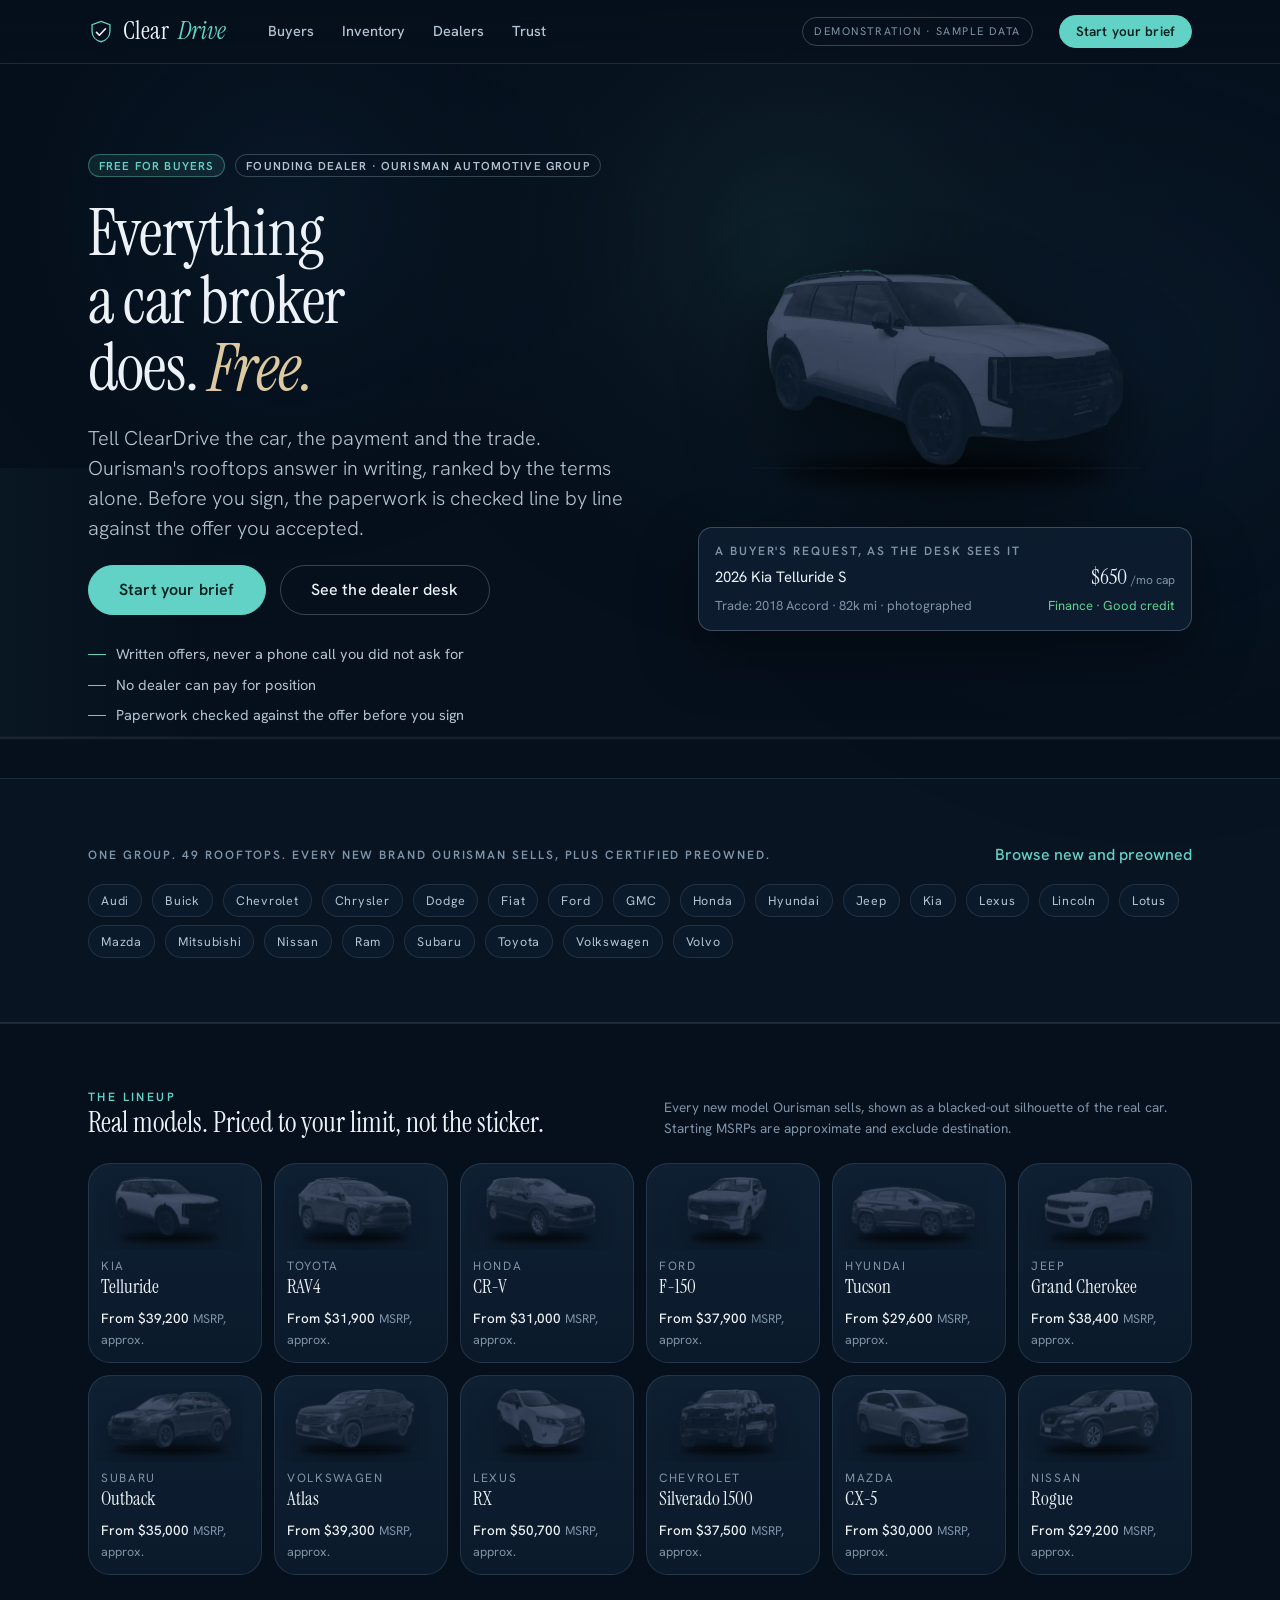
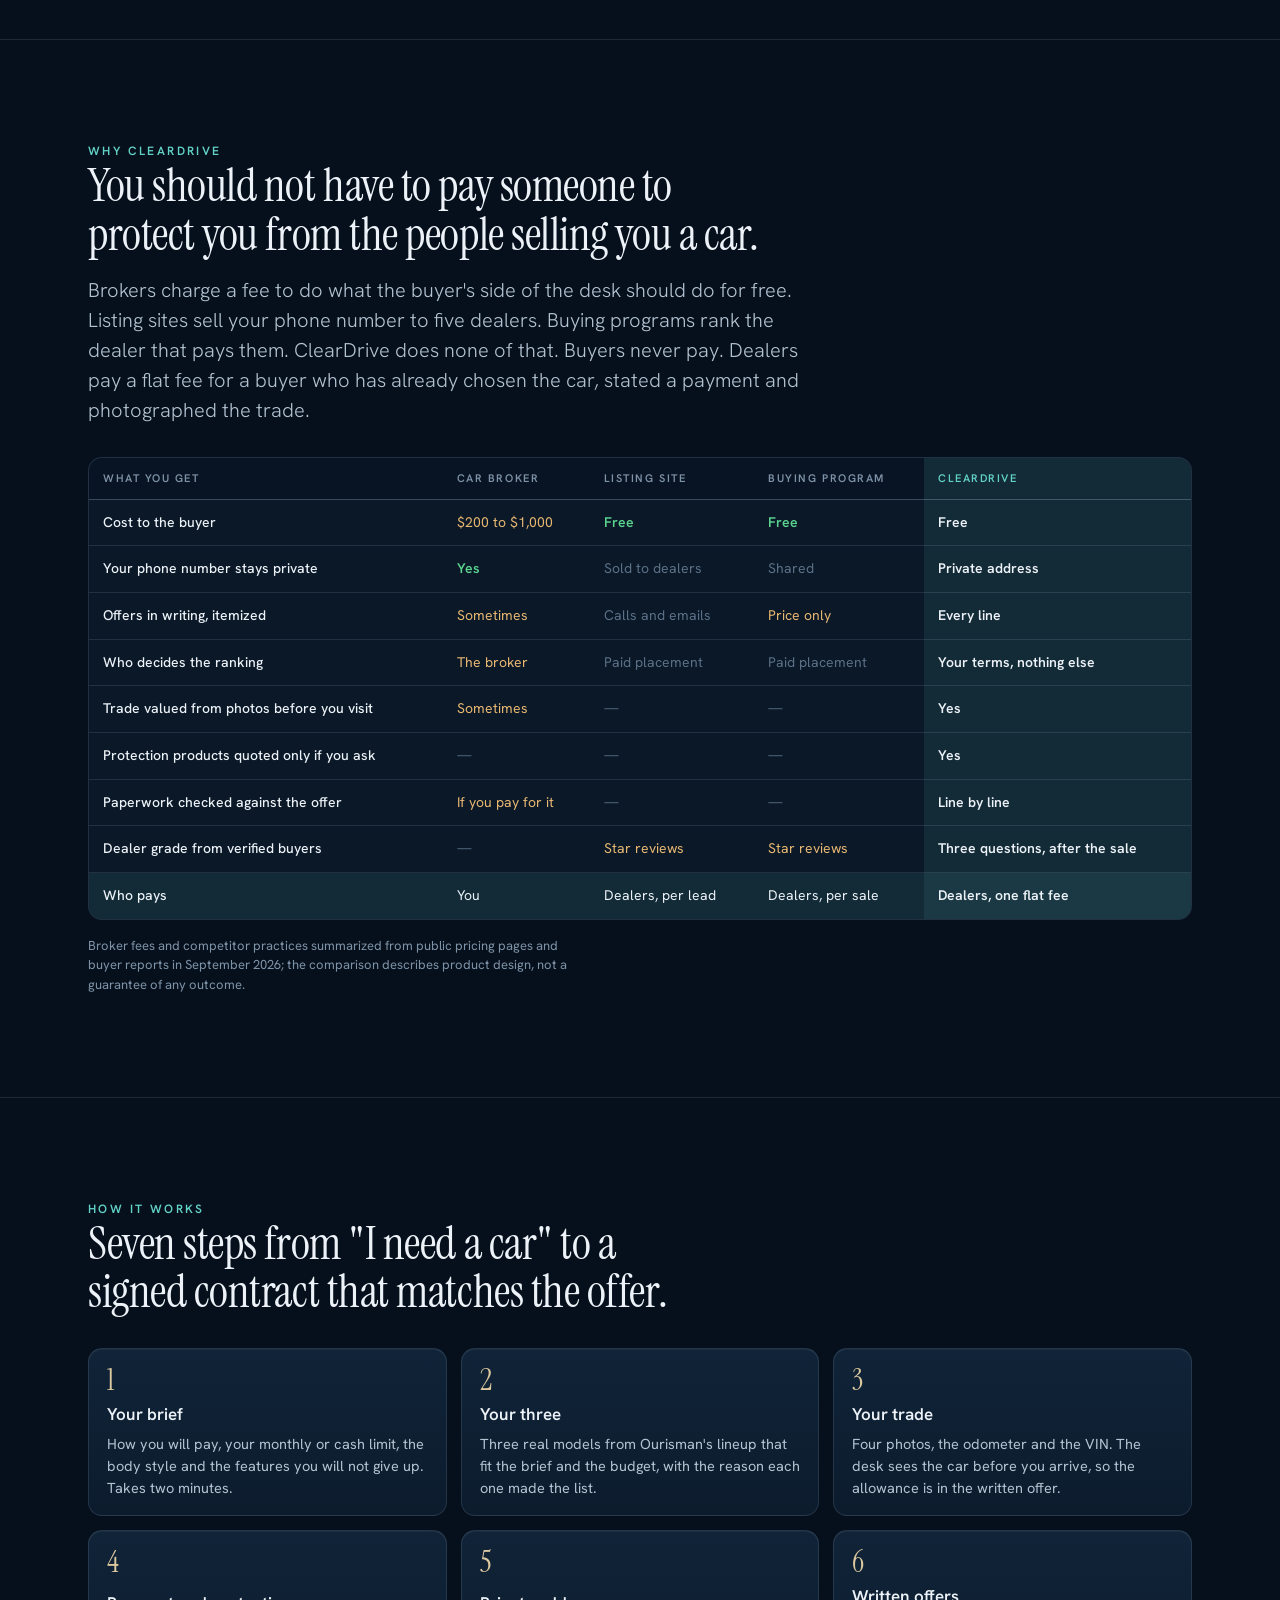
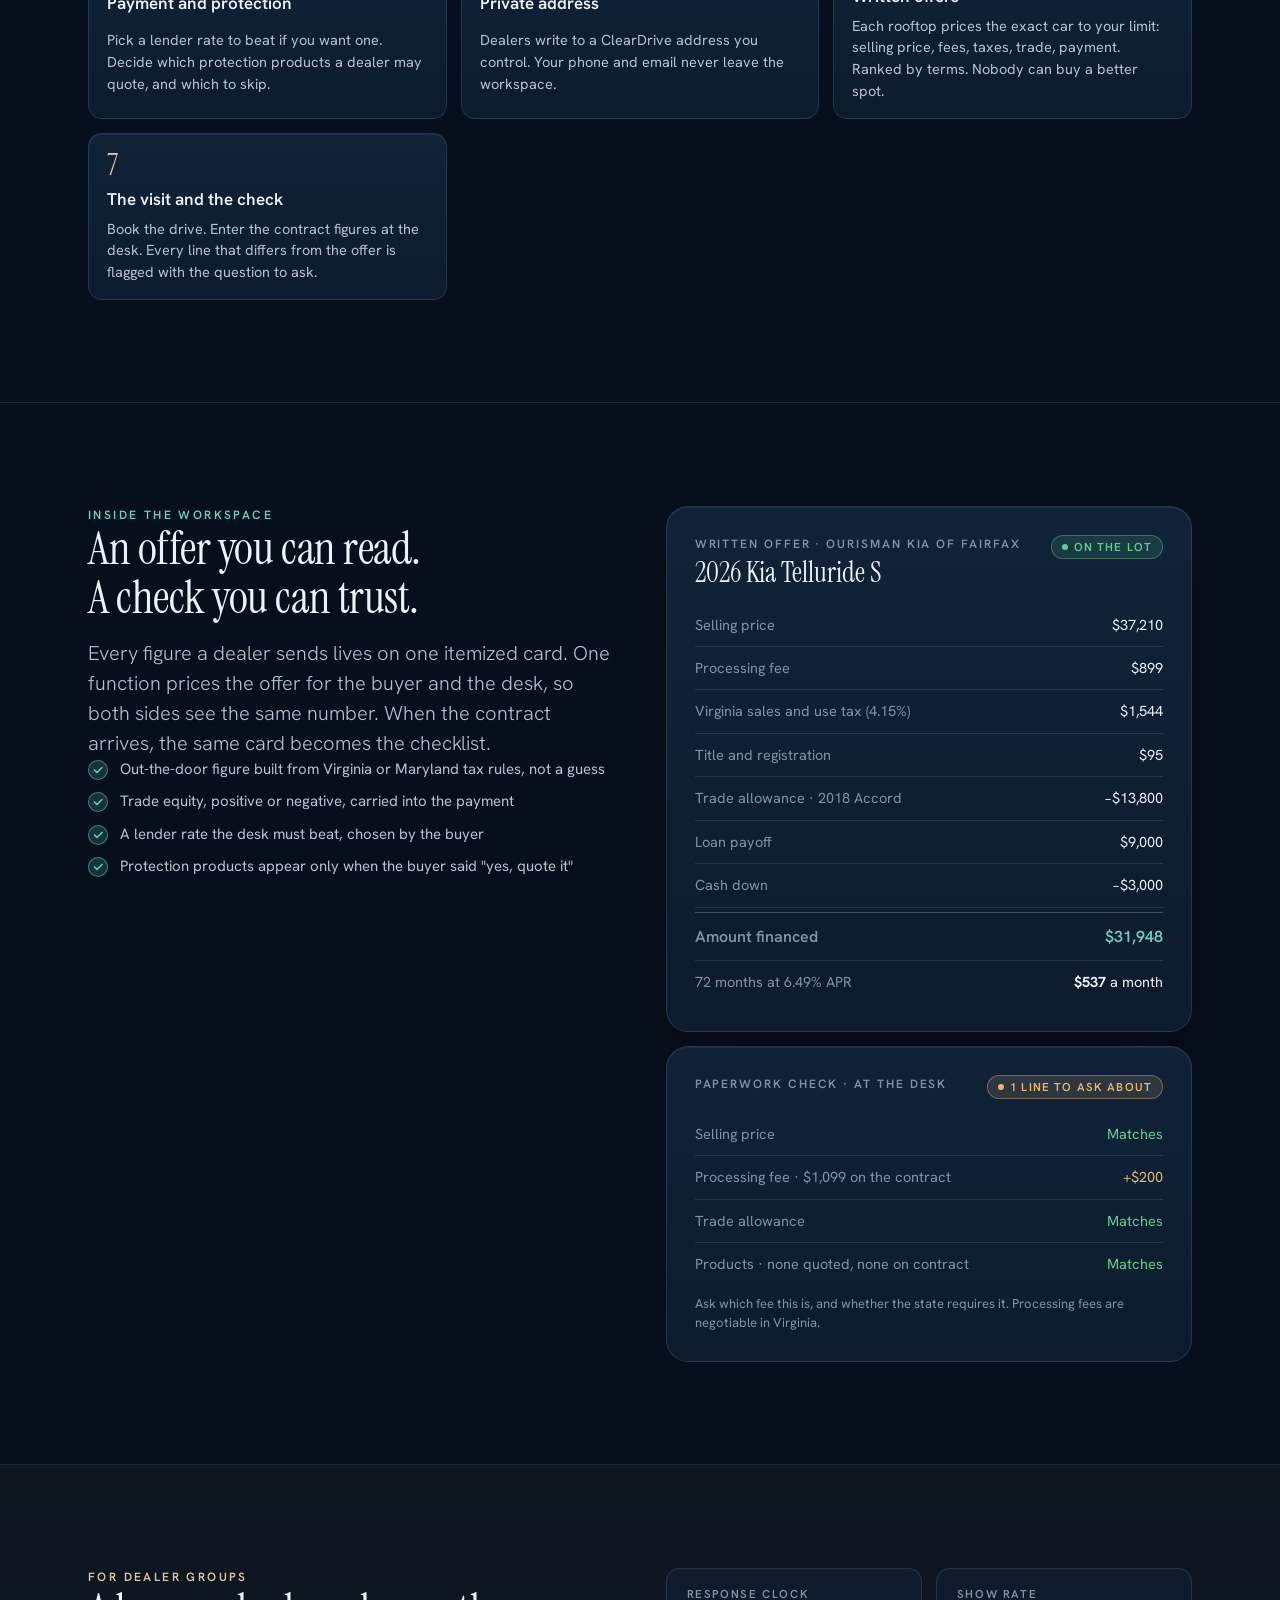
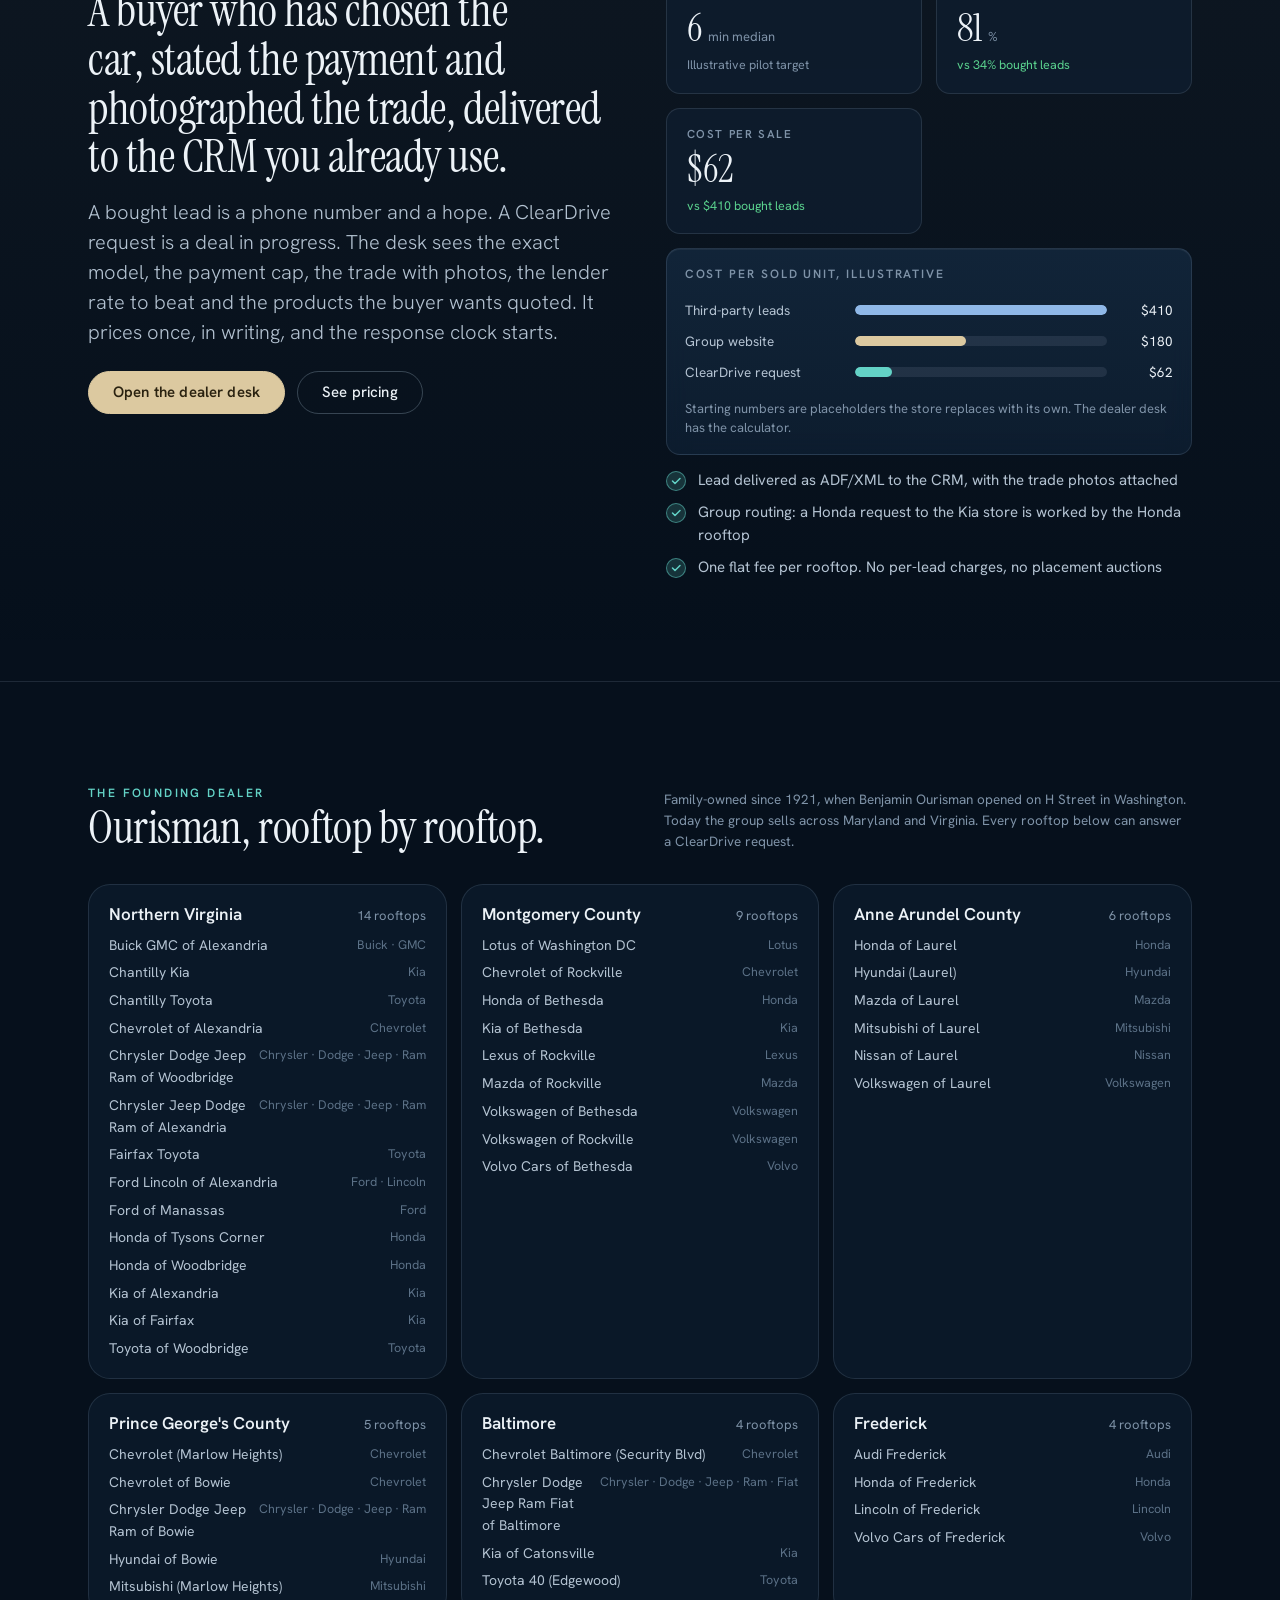
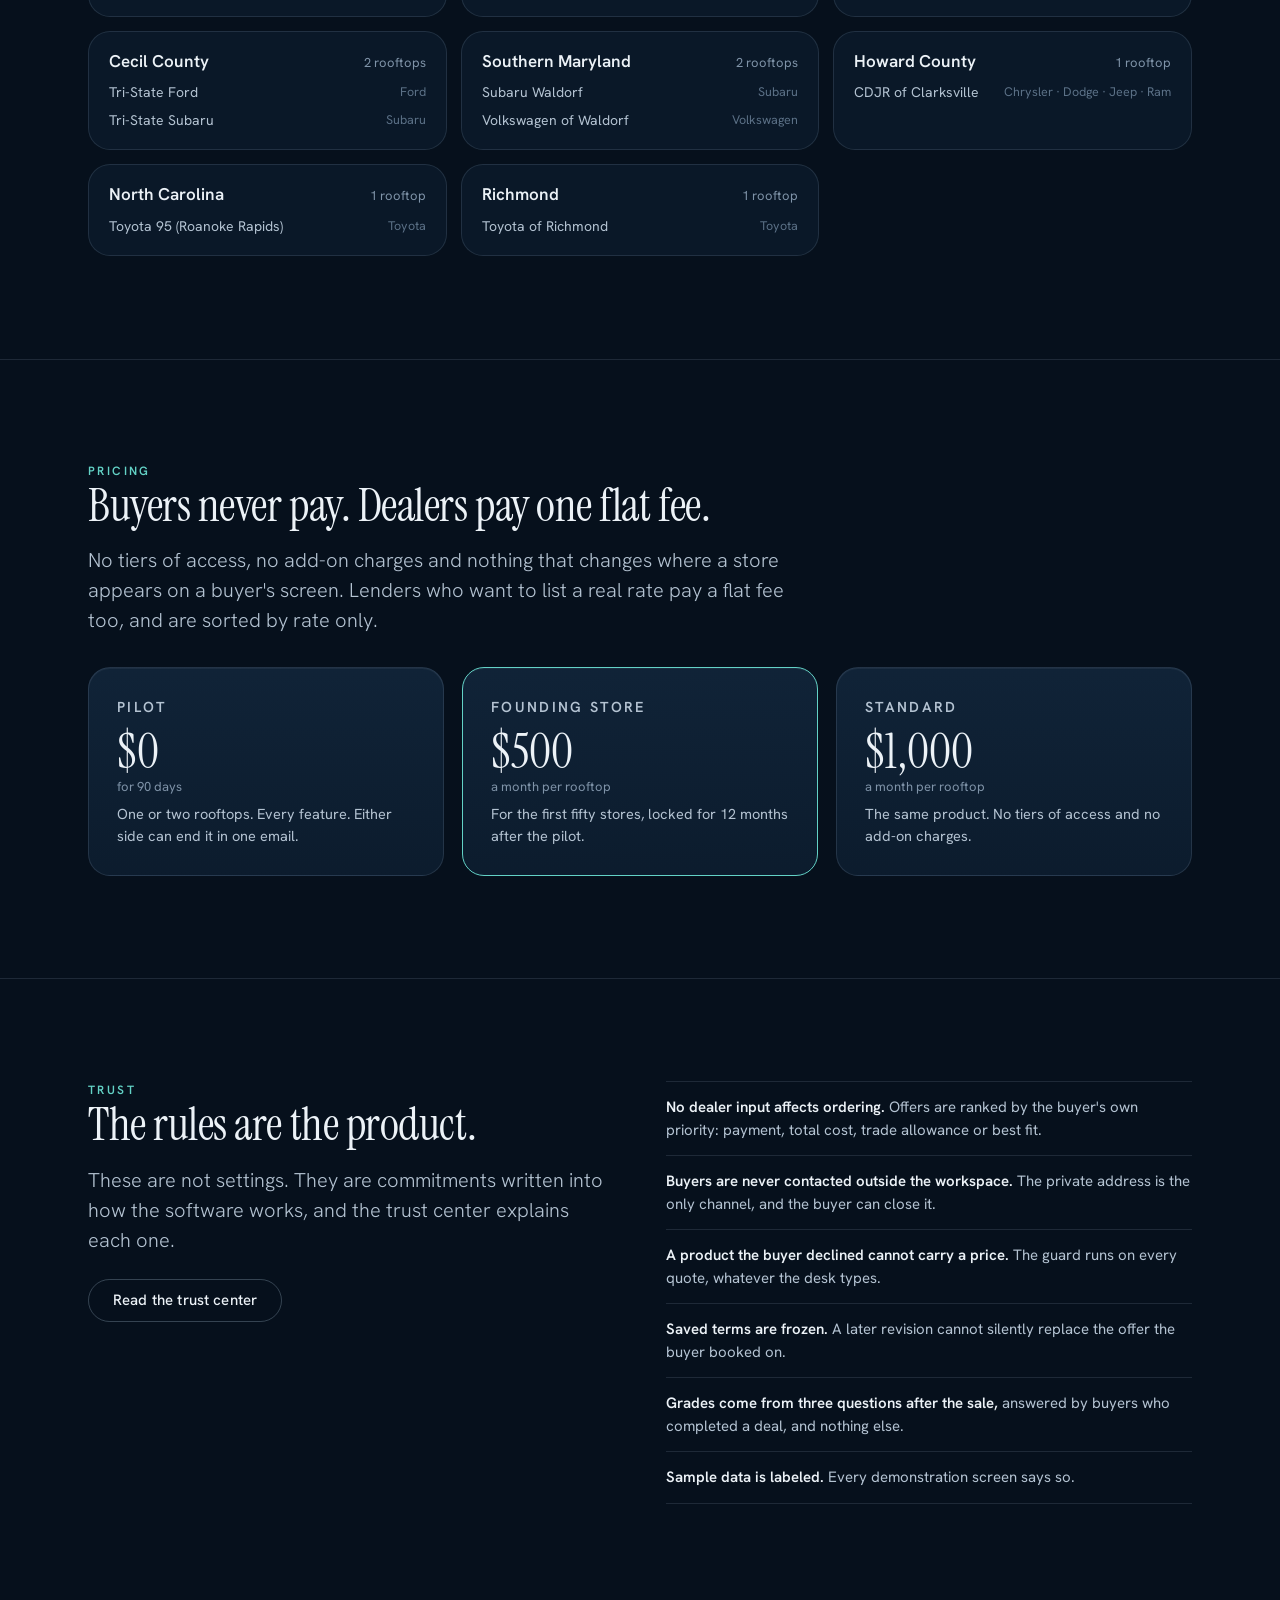
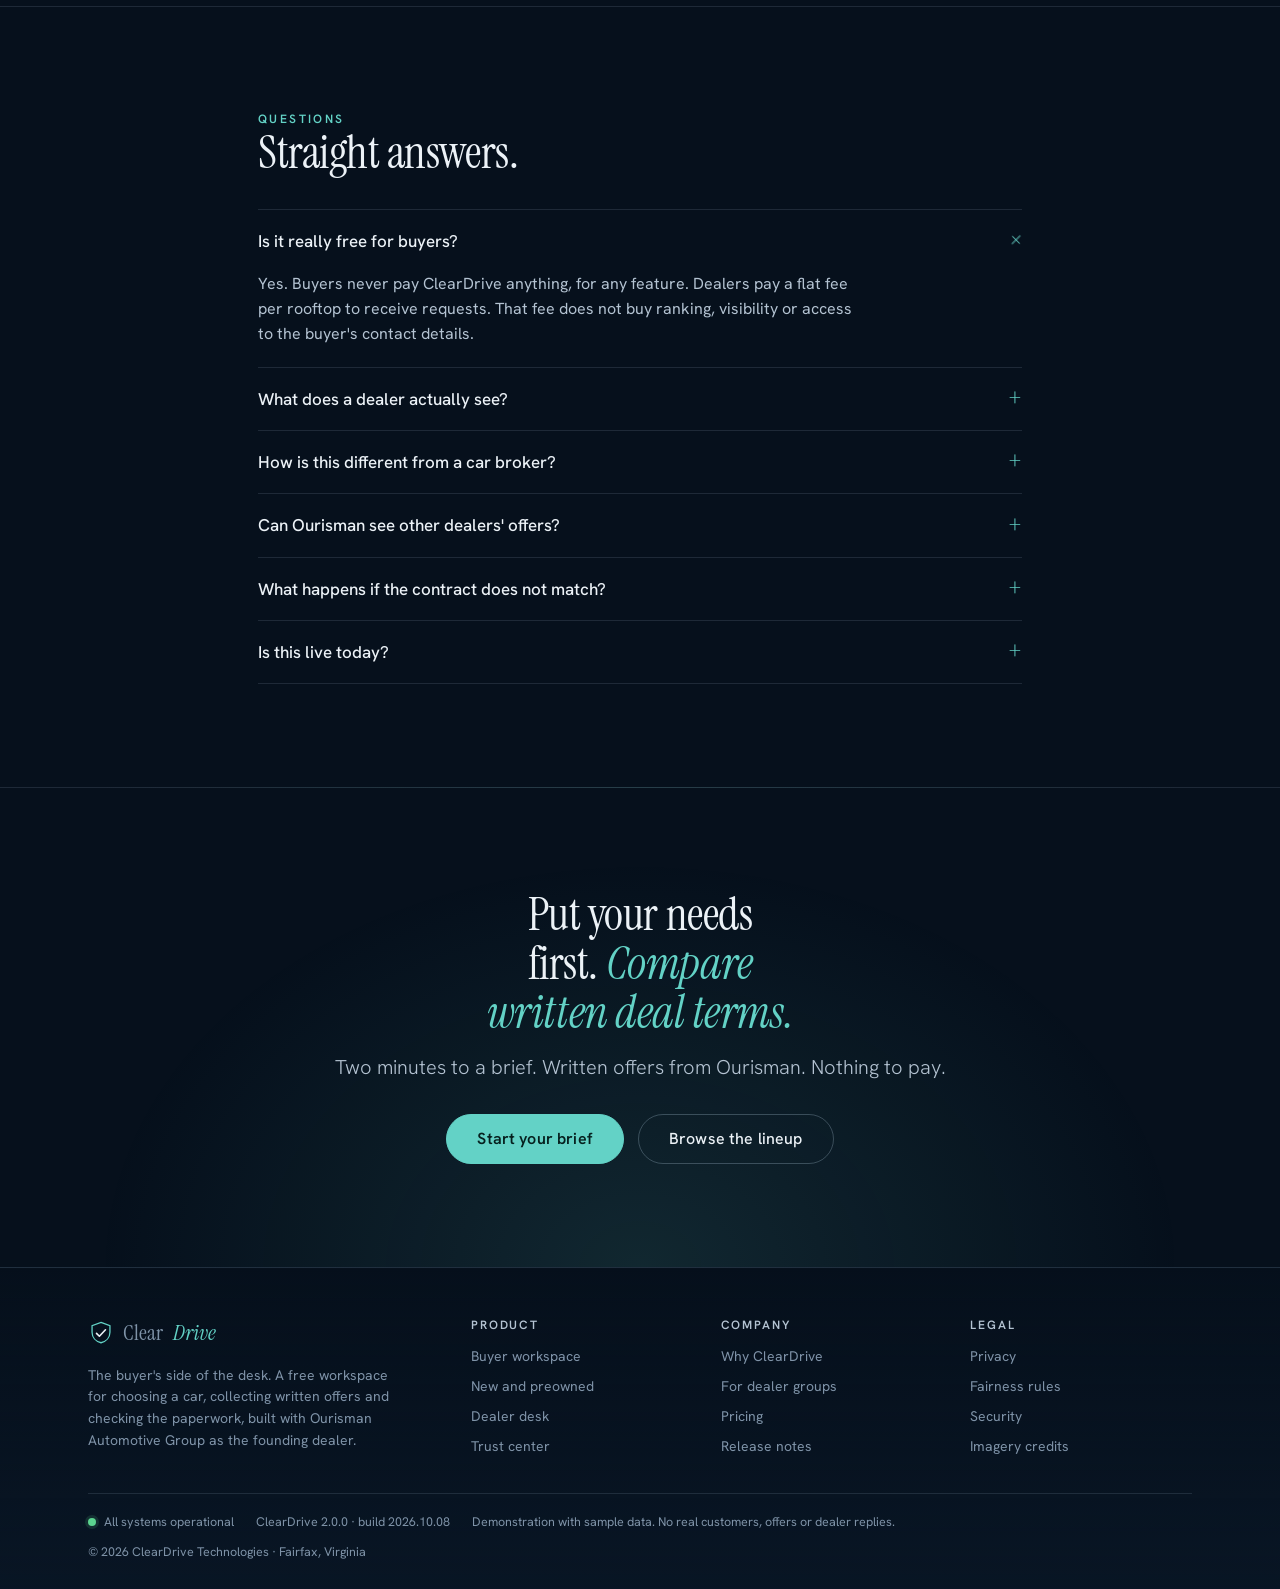
==== commit 077e51ca: "ClearDrive 2.0: buyer workspace, dealer desk, Ourisman inventory, trust center Co-Authored-By: Claud" ====
--- a/index.html
+++ b/index.html
@@ -1,1339 +1,247 @@
-<!doctype html>
-<html lang="en">
-<head>
-<meta charset="utf-8">
-<meta name="viewport" content="width=device-width,initial-scale=1,viewport-fit=cover">
-<meta name="theme-color" content="#06101C">
-<meta name="description" content="ClearDrive demonstration. Sample data.">
-<meta name="apple-mobile-web-app-capable" content="yes">
-<meta name="mobile-web-app-capable" content="yes">
-<meta name="apple-mobile-web-app-status-bar-style" content="black-translucent">
-<meta name="apple-mobile-web-app-title" content="ClearDrive">
-<meta property="og:type" content="website">
-<meta property="og:title" content="ClearDrive">
-<meta property="og:description" content="Find the right car. Meet the dealers who earn it. Demonstration with sample data.">
-<meta property="og:image" content="https://zikriaabdul-rgb.github.io/cleardrive/og.png">
-<meta name="twitter:card" content="summary_large_image">
-<link rel="manifest" href="manifest.webmanifest">
-<link rel="icon" href="icons/favicon-64.png">
-<link rel="apple-touch-icon" href="icons/apple-touch-icon.png">
-<style>html{background:#06101C}body{margin:0}</style>
-<title>ClearDrive · Demonstration</title>
-<link rel="stylesheet" href="https://fonts.googleapis.com/css2?family=Instrument+Serif:ital@0;1&family=Hanken+Grotesk:wght@300;400;500;600&display=swap">
-<style>
-/* Single-theme by choice: the navy-and-teal ClearDrive world, painted explicitly. */
-:root{
-  --ink:#06101C; --deep:#0A1828; --panel:#0F2135; --raise:#152B43;
-  --line:rgba(190,215,235,.13); --line2:rgba(190,215,235,.26);
-  --text:#ECF2F7; --soft:#B4C3D2; --mute:#7F93A8;
-  --teal:#63D2C6; --teal-d:#1E8F86; --teal-wash:rgba(99,210,198,.10);
-  --gold:#DCC9A0; --warn:#E9B872;
-  --serif:"Instrument Serif","Iowan Old Style",Georgia,serif;
-  --sans:"Hanken Grotesk","Helvetica Neue",Arial,sans-serif;
-  --ease:cubic-bezier(.2,.7,.15,1);
-}
-html,body{height:100%}
-body{background:var(--ink);color:var(--text);font-family:var(--sans);font-size:16px;line-height:1.55;font-weight:400;-webkit-font-smoothing:antialiased;overflow-x:hidden}
-*{box-sizing:border-box}
-button,input,select{font:inherit;color:inherit}
-button{cursor:pointer}
-:focus-visible{outline:2px solid var(--teal);outline-offset:3px;border-radius:6px}
-#sky{position:fixed;inset:0;width:100%;height:100%;z-index:0;pointer-events:none;opacity:.9;transition:opacity 1.2s var(--ease)}
-body.working #sky{opacity:.32}
-.shell{position:relative;z-index:1;min-height:100%;display:flex;flex-direction:column;padding-inline:clamp(16px,4vw,48px)}
-
-/* header */
-.top{position:sticky;top:env(safe-area-inset-top,0px);z-index:5;display:flex;align-items:center;gap:16px;padding-block:18px;background:linear-gradient(var(--ink) 78%,transparent)}
-.mark{font-family:var(--serif);font-size:24px;letter-spacing:.01em;background:none;border:0;padding:0}
-.mark i{color:var(--teal);font-style:italic}
-.tag{font-size:11px;letter-spacing:.16em;text-transform:uppercase;color:var(--mute);border:1px solid var(--line);padding:4px 10px;border-radius:99px;white-space:nowrap}
-.top .sp{flex:1}
-.where{font-size:12px;letter-spacing:.14em;text-transform:uppercase;color:var(--soft);white-space:nowrap}
-.ghost{background:none;border:0;color:var(--mute);font-size:13px;padding:6px 4px}
-.ghost:hover{color:var(--text)}
-.rail{height:1px;background:var(--line);position:relative;overflow:hidden}
-.rail b{position:absolute;inset:0 auto 0 0;background:linear-gradient(90deg,var(--teal-d),var(--teal));width:0;transition:width .9s var(--ease)}
-body.intro .where,body.intro .rail,body.intro #restart{visibility:hidden}
-
-/* stage */
-main{flex:1;display:flex;flex-direction:column;width:100%;max-width:1080px;margin-inline:auto;padding-block:28px 132px}
-body.intro main{justify-content:center;padding-block:0 40px}
-.view>*{animation:rise .8s var(--ease) both;animation-delay:calc(var(--i,0)*90ms)}
-.view.still>*{animation:none}
-@keyframes rise{from{opacity:0;transform:translateY(18px)}to{opacity:1;transform:none}}
-.eyebrow{font-size:12px;letter-spacing:.2em;text-transform:uppercase;color:var(--teal)}
-h1{font-family:var(--serif);font-weight:400;font-size:clamp(34px,5.4vw,58px);line-height:1.04;letter-spacing:-.01em;margin:10px 0 12px;text-wrap:balance}
-h1 em{font-style:italic;color:var(--gold)}
-.lede{color:var(--soft);max-width:60ch;margin:0 0 30px;font-weight:300;font-size:17px}
-h2{font-size:12px;letter-spacing:.18em;text-transform:uppercase;color:var(--mute);font-weight:500;margin:0 0 12px}
-.block{margin-bottom:30px}
-.note{font-size:13px;color:var(--mute);max-width:70ch}
-.num{font-variant-numeric:tabular-nums}
-
-/* intro */
-.hero{text-align:left;max-width:820px}
-.hero .word{font-family:var(--serif);font-size:clamp(56px,11vw,128px);line-height:.95;letter-spacing:-.02em;margin:0 0 22px;display:flex;flex-wrap:wrap}
-.hero .word span{display:inline-block;animation:letter 1.1s var(--ease) both;animation-delay:calc(var(--n)*55ms + 200ms)}
-.hero .word .it{font-style:italic;color:var(--teal)}
-@keyframes letter{from{opacity:0;transform:translateY(.35em);filter:blur(8px)}to{opacity:1;transform:none;filter:none}}
-.hero p{font-size:clamp(18px,2.3vw,23px);font-weight:300;color:var(--soft);max-width:34ch;margin:0 0 36px;animation:rise 1s var(--ease) 1s both}
-.hero .go{animation:rise 1s var(--ease) 1.25s both;display:flex;flex-wrap:wrap;align-items:center;gap:18px}
-
-/* buttons */
-.btn{border:1px solid var(--line2);background:transparent;border-radius:99px;padding:14px 30px;font-weight:500;letter-spacing:.02em;min-width:150px;transition:background .3s,border-color .3s,transform .3s var(--ease),color .3s}
-.btn:hover{border-color:var(--text)}
-.btn:active{transform:scale(.98)}
-.btn.pri{background:var(--text);color:var(--ink);border-color:var(--text)}
-.btn.pri:hover{background:var(--teal);border-color:var(--teal)}
-.btn[disabled]{opacity:.35;cursor:not-allowed}
-
-/* choice tiles */
-.tiles{display:grid;grid-template-columns:repeat(auto-fit,minmax(150px,1fr));gap:8px}
-.tile{background:transparent;border:1px solid transparent;border-radius:20px;padding:18px 14px 14px;text-align:center;transition:border-color .45s,background .45s}
-.tile:hover{background:var(--deep)}
-.tile .sil{margin-bottom:10px;opacity:.55;transition:opacity .5s,transform .8s var(--ease),filter .5s}
-.tile:hover .sil{opacity:.9;transform:translateX(4px)}
-.tile[aria-pressed=true]{background:linear-gradient(180deg,transparent,var(--teal-wash));border-color:rgba(99,210,198,.55)}
-.tile[aria-pressed=true] .sil{opacity:1;filter:drop-shadow(0 10px 18px rgba(99,210,198,.22))}
-.tile span{font-weight:500;letter-spacing:.02em}
-/* car silhouettes */
-.sil{width:100%;height:auto;display:block;overflow:visible}
-.sil-body{fill:url(#cdBody)}
-.sil-glass{fill:url(#cdGlass)}
-.sil-pillar{stroke:#213c58;stroke-width:3.2}
-.sil-edge{fill:none;stroke:url(#cdEdge);stroke-width:1.3;stroke-linecap:round;transition:stroke .4s}
-.sil-head{fill:#EAF6F4}
-.sil-tail{fill:#E58F6B}
-.sil-sill{stroke:rgba(255,255,255,.10);stroke-width:1}
-.sil-shadow{fill:url(#cdShadow)}
-.sil-ground{stroke:url(#cdGround);stroke-width:1}
-.sil-wheel .tyre{fill:#04090F;stroke:#1d3148;stroke-width:1}
-.sil-wheel .rim{fill:#0C1928;stroke:#93A9BD;stroke-width:1.2}
-.sil-wheel line{stroke:#6F879D;stroke-width:1.7;stroke-linecap:round}
-.sil-wheel .hub{fill:#C2D0DD}
-.stage{display:block;padding:16px 4px 2px;border-radius:16px;background:radial-gradient(ellipse at 50% 88%,rgba(99,210,198,.12),transparent 66%)}
-.card.on .sil-edge,.tile[aria-pressed=true] .sil-edge{stroke:var(--teal)}
-.real{font-size:15px;color:var(--soft);max-width:52ch;margin:12px 0 0;line-height:1.5}
-.chips{display:flex;flex-wrap:wrap;gap:8px}
-.chip{border:1px solid var(--line);background:transparent;border-radius:99px;padding:9px 16px;font-size:14px;color:var(--soft);transition:all .3s}
-.chip:hover{border-color:var(--line2);color:var(--text)}
-.chip[aria-pressed=true]{background:var(--teal-wash);border-color:var(--teal);color:var(--text)}
-
-/* slider */
-.dial{display:flex;flex-wrap:wrap;align-items:baseline;gap:6px 14px;margin-bottom:10px}
-.dial .big{font-family:var(--serif);font-size:clamp(44px,7vw,68px);line-height:1}
-.dial small{color:var(--mute);font-size:14px}
-input[type=range]{-webkit-appearance:none;appearance:none;width:100%;height:28px;background:transparent;margin:0}
-input[type=range]::-webkit-slider-runnable-track{height:2px;background:linear-gradient(90deg,var(--teal) var(--p,50%),var(--line2) var(--p,50%))}
-input[type=range]::-moz-range-track{height:2px;background:var(--line2)}
-input[type=range]::-moz-range-progress{height:2px;background:var(--teal)}
-input[type=range]::-webkit-slider-thumb{-webkit-appearance:none;width:24px;height:24px;border-radius:50%;background:var(--text);border:0;margin-top:-11px;box-shadow:0 0 0 6px rgba(99,210,198,.16)}
-input[type=range]::-moz-range-thumb{width:24px;height:24px;border-radius:50%;background:var(--text);border:0;box-shadow:0 0 0 6px rgba(99,210,198,.16)}
-.cols{display:grid;grid-template-columns:repeat(auto-fit,minmax(min(280px,100%),1fr));gap:30px 48px}
-
-/* cards */
-.cards{display:grid;grid-template-columns:repeat(auto-fit,minmax(min(260px,100%),1fr));gap:16px;align-items:stretch}
-.card{position:relative;display:flex;flex-direction:column;gap:12px;text-align:left;background:linear-gradient(170deg,var(--panel),var(--deep));border:1px solid var(--line);border-radius:22px;padding:22px;transition:border-color .4s,transform .5s var(--ease),box-shadow .5s}
-button.card:hover,.card.pick:hover{transform:translateY(-3px);border-color:var(--line2)}
-.card.on{border-color:var(--teal);box-shadow:0 0 0 1px var(--teal),0 24px 60px -30px rgba(99,210,198,.5)}
-.rank{font-size:11px;letter-spacing:.18em;text-transform:uppercase;color:var(--gold)}
-.card h3{font-family:var(--serif);font-weight:400;font-size:28px;line-height:1.1;margin:0}
-.card .from{color:var(--soft);font-size:14px}
-.why{list-style:none;margin:0;padding:0;display:grid;gap:6px;font-size:14px;color:var(--soft)}
-.why li{padding-left:18px;position:relative}
-.why li::before{content:"";position:absolute;left:0;top:.62em;width:8px;height:1px;background:var(--teal)}
-.why li.miss::before{background:var(--warn)}
-.sel{margin-top:auto;font-size:13px;letter-spacing:.08em;text-transform:uppercase;color:var(--mute)}
-.card.on .sel{color:var(--teal)}
-
-/* forms */
-.form{display:grid;grid-template-columns:repeat(auto-fit,minmax(170px,1fr));gap:16px}
-.f{display:grid;gap:6px}
-.f label{font-size:12px;letter-spacing:.12em;text-transform:uppercase;color:var(--mute)}
-.f input,.f select{background:var(--deep);border:1px solid var(--line);border-radius:12px;padding:13px 14px;width:100%;transition:border-color .3s}
-.f input:focus,.f select:focus{outline:none;border-color:var(--teal)}
-.seg{display:inline-flex;flex-wrap:wrap;border:1px solid var(--line);border-radius:99px;padding:4px;gap:2px}
-.seg button{border:0;background:none;border-radius:99px;padding:8px 16px;font-size:14px;color:var(--soft);transition:all .3s}
-.seg button[aria-pressed=true]{background:var(--text);color:var(--ink)}
-
-/* alias */
-.alias{border:1px solid var(--line);border-radius:22px;padding:26px;background:linear-gradient(170deg,var(--panel),var(--deep));display:grid;gap:10px}
-.alias .addr{font-family:var(--serif);font-size:clamp(24px,4.4vw,40px);line-height:1.15;overflow-wrap:anywhere;min-height:1.2em}
-.alias .addr .dom{color:var(--teal)}
-.caret{display:inline-block;width:2px;height:.9em;background:var(--teal);vertical-align:-.08em;animation:blink 1s steps(2) infinite}
-@keyframes blink{50%{opacity:0}}
-.shield{display:grid;gap:8px;margin:0;padding:0;list-style:none;font-size:14px;color:var(--soft)}
-.shield b{color:var(--text);font-weight:500}
-
-/* payment */
-.pay{display:grid;grid-template-columns:repeat(auto-fit,minmax(min(290px,100%),1fr));gap:30px 48px;align-items:start}
-.figure{border:1px solid var(--line);border-radius:22px;padding:26px;background:linear-gradient(170deg,var(--panel),var(--deep))}
-.figure .range{font-family:var(--serif);font-size:clamp(40px,6.5vw,64px);line-height:1.05;margin:4px 0 6px}
-.figure .range small{font-family:var(--sans);font-size:15px;color:var(--mute)}
-.verdict{font-size:14px;color:var(--teal)}
-.verdict.over{color:var(--warn)}
-dl.rows{margin:18px 0 0;display:grid;gap:0}
-dl.rows div{display:flex;justify-content:space-between;gap:16px;padding:9px 0;border-top:1px solid var(--line);font-size:14px}
-dl.rows dt{color:var(--soft)}
-dl.rows dd{margin:0;text-align:right;font-variant-numeric:tabular-nums}
-dl.rows .unk dd{color:var(--mute);font-style:italic}
-dl.rows .tot{font-weight:500}
-dl.rows .flag dt{color:var(--warn)}
-
-/* offers */
-.bar{display:flex;flex-wrap:wrap;align-items:center;gap:12px 18px;margin-bottom:18px}
-.dealer{display:flex;align-items:center;gap:14px}
-.grade{flex:none;width:54px;height:54px;border-radius:50%;border:1px solid var(--gold);display:grid;place-items:center;font-family:var(--serif);font-size:26px;color:var(--gold)}
-.dealer h3{font-size:22px}
-.dealer small{display:block;color:var(--mute);font-size:12.5px}
-.monthly{font-family:var(--serif);font-size:44px;line-height:1}
-.monthly small{font-family:var(--sans);font-size:14px;color:var(--mute)}
-.badges{display:flex;flex-wrap:wrap;gap:6px;min-height:24px}
-.badge{font-size:11px;letter-spacing:.1em;text-transform:uppercase;padding:3px 9px;border-radius:99px;border:1px solid var(--teal);color:var(--teal)}
-.badge.g{border-color:var(--gold);color:var(--gold)}
-.meters{display:grid;gap:7px;font-size:12.5px;color:var(--soft)}
-.meter{display:grid;grid-template-columns:1fr 38px;gap:4px 10px;align-items:center}
-.meter i{grid-column:1/-1;height:2px;background:var(--line);border-radius:2px;overflow:hidden;display:block}
-.meter i b{display:block;height:100%;background:var(--gold);width:var(--w);animation:grow 1.2s var(--ease) both .3s}
-.view.still .meter i b{animation:none}
-@keyframes grow{from{width:0}}
-details{font-size:14px}
-summary{cursor:pointer;color:var(--soft);font-size:13px;letter-spacing:.06em;list-style:none;padding:4px 0}
-summary::-webkit-details-marker{display:none}
-summary::after{content:" +";color:var(--teal)}
-details[open] summary::after{content:" –"}
-.pickbtn{margin-top:auto;width:100%}
-
-/* confirm */
-.slots{display:grid;grid-template-columns:repeat(auto-fit,minmax(150px,1fr));gap:10px}
-.slot{border:1px solid var(--line);border-radius:14px;background:var(--deep);padding:14px;text-align:left;transition:all .3s}
-.slot b{display:block;font-weight:500}
-.slot small{color:var(--mute)}
-.slot[aria-pressed=true]{border-color:var(--teal);background:var(--teal-wash)}
-.pair{display:flex;flex-wrap:wrap;gap:12px;margin-top:22px}
-.pair .btn{flex:1 1 180px}
-.check{width:72px;height:72px}
-.check circle,.check path{fill:none;stroke:var(--teal);stroke-width:1.5;stroke-linecap:round;stroke-linejoin:round;stroke-dasharray:240;stroke-dashoffset:240;animation:draw 1.4s var(--ease) forwards .2s}
-.check path{animation-delay:.8s}
-@keyframes draw{to{stroke-dashoffset:0}}
-.desk{border:1px solid var(--line2);border-radius:22px;overflow:hidden;background:var(--deep)}
-.desk header{display:flex;flex-wrap:wrap;justify-content:space-between;gap:8px;padding:14px 22px;background:var(--raise);font-size:12px;letter-spacing:.14em;text-transform:uppercase;color:var(--soft)}
-.desk header span:last-child{color:var(--teal)}
-.desk .in{padding:6px 22px 20px}
-
-/* trade media */
-.vh{position:absolute;width:1px;height:1px;opacity:0;overflow:hidden;clip-path:inset(50%)}
-.shots{display:grid;grid-template-columns:repeat(auto-fit,minmax(130px,1fr));gap:10px}
-.shot{position:relative;aspect-ratio:4/3;max-width:100%;border:1px dashed var(--line2);border-radius:16px;background:var(--deep) center/cover no-repeat;display:flex;flex-direction:column;justify-content:flex-end;padding:12px;cursor:pointer;overflow:hidden;transition:border-color .3s,transform .4s var(--ease)}
-.shot:hover{transform:translateY(-2px);border-color:var(--teal)}
-.shot:focus-within{outline:2px solid var(--teal);outline-offset:3px}
-.shot b{font-weight:500;font-size:14px;position:relative}
-.shot small{color:var(--mute);font-size:12px;position:relative}
-.shot.has{border-style:solid;border-color:var(--teal);background-color:var(--teal-wash)}
-.shot.has small{color:var(--teal)}
-.shot.img::before{content:"";position:absolute;inset:0;background:linear-gradient(transparent 30%,rgba(6,16,28,.88))}
-.shot.key{border-color:var(--gold)}
-.shot.key.has{border-color:var(--teal)}
-.inline{display:flex;flex-wrap:wrap;align-items:center;gap:10px 18px;margin-top:16px}
-.link{background:none;border:0;padding:0;color:var(--teal);font-size:14px;border-bottom:1px solid transparent}
-.link:hover{border-color:var(--teal)}
-
-/* dealers */
-.ask{border:1px solid var(--line);border-radius:22px;padding:22px 24px;background:linear-gradient(170deg,var(--panel),var(--deep));display:flex;flex-wrap:wrap;align-items:center;gap:16px 28px;margin-bottom:22px}
-.ask>div{flex:1 1 320px;min-width:0}
-.ask p{margin:4px 0 0;font-family:var(--serif);font-size:clamp(20px,2.6vw,26px);line-height:1.25}
-.facts{display:flex;flex-wrap:wrap;gap:6px 18px;font-size:13px;color:var(--soft)}
-.facts b{color:var(--text);font-weight:500}
-.status{font-size:13px;color:var(--teal);display:flex;gap:8px;align-items:baseline}
-.status.over{color:var(--warn)}
-.status::before{content:"";flex:none;width:6px;height:6px;border-radius:50%;background:currentColor;transform:translateY(-2px)}
-.wait{color:var(--mute);font-size:14px;display:flex;align-items:center;gap:10px;padding:22px 0}
-.wait::before{content:"";width:8px;height:8px;border-radius:50%;background:var(--teal);animation:pulse 1.4s ease-in-out infinite}
-@keyframes pulse{50%{opacity:.2;transform:scale(.7)}}
-.arrive{animation:rise .8s var(--ease) both}
-
-/* footer bar */
-.dock{position:fixed;left:0;right:0;bottom:0;z-index:6;padding:40px clamp(16px,4vw,48px) calc(14px + env(safe-area-inset-bottom,0px));background:linear-gradient(rgba(6,16,28,0),rgba(6,16,28,.94) 42%,var(--ink) 70%);pointer-events:none;transition:opacity .5s,transform .6s var(--ease)}
-.dock .in{max-width:1080px;margin-inline:auto;display:flex;align-items:center;gap:14px}
-.dock .hint{flex:1;font-size:13px;color:var(--mute);text-align:right;min-width:0}
-body.intro .dock,body.done .dock{opacity:0;transform:translateY(20px);pointer-events:none}
-@media (max-width:560px){.dock .hint{display:none}.dock .in{justify-content:space-between}.btn{min-width:120px;padding:13px 22px}.where{display:none}}
-@media (prefers-reduced-motion:reduce){*,*::before,*::after{animation-duration:.01ms!important;animation-delay:0ms!important;transition-duration:.01ms!important}}
-
-/* role switch */
-.top{flex-wrap:wrap;row-gap:10px}
-.seg.role{padding:3px}
-.seg.role button{padding:6px 14px;font-size:13px}
-body.intro .seg.role{visibility:hidden}
-body.deskmode .rail{visibility:hidden}
-@media (max-width:560px){.tag{display:none}}
-
-/* deal record timeline */
-.tl{list-style:none;margin:0 0 30px;padding:0;display:grid;gap:0;max-width:760px}
-.tl-item{display:grid;grid-template-columns:20px 1fr;gap:18px;position:relative;padding-bottom:30px}
-.tl-item::before{content:"";position:absolute;left:9.5px;top:20px;bottom:0;width:1px;background:var(--line)}
-.tl-item:last-child::before{display:none}
-.tl-dot{width:11px;height:11px;border-radius:50%;border:1px solid var(--line2);margin:6px 0 0 4px;background:var(--ink)}
-.tl-item.done .tl-dot{background:var(--teal);border-color:var(--teal)}
-.tl-item.next .tl-dot{border-color:var(--gold);box-shadow:0 0 0 5px rgba(220,201,160,.14)}
-.tl-body{min-width:0;display:grid;gap:10px;justify-items:start}
-.tl-body h3{font-family:var(--serif);font-weight:400;font-size:24px;line-height:1.15;margin:0}
-.tl-body p{margin:0}
-.tl-body .btn{margin-top:4px}
-.tl-big{font-family:var(--serif);font-size:40px;line-height:1}
-.tl-big small{font-family:var(--sans);font-size:14px;color:var(--mute)}
-.thread{display:grid;gap:8px;width:100%;max-width:520px}
-.msg{max-width:88%;padding:10px 14px;border-radius:16px;background:var(--panel);font-size:14.5px;justify-self:start;overflow-wrap:anywhere}
-.msg.me{justify-self:end;background:var(--teal-wash);border:1px solid rgba(99,210,198,.35)}
-.msg small{display:block;font-size:11px;letter-spacing:.1em;text-transform:uppercase;color:var(--mute);margin-bottom:2px}
-.sayrow{display:flex;gap:10px;width:100%;max-width:520px;margin-top:4px}
-.sayrow input{flex:1;min-width:0;background:var(--deep);border:1px solid var(--line);border-radius:99px;padding:12px 18px}
-.sayrow input:focus{outline:none;border-color:var(--teal)}
-.sayrow .btn{min-width:0;padding:12px 22px;margin:0}
-
-/* paperwork check */
-.form.two-up{grid-template-columns:repeat(auto-fit,minmax(min(180px,100%),1fr))}
-.verdictbox{border-radius:22px;padding:24px 26px;border:1px solid var(--line);background:linear-gradient(170deg,var(--panel),var(--deep));margin-bottom:12px}
-.verdictbox.good{border-color:rgba(99,210,198,.55)}
-.verdictbox.bad{border-color:rgba(233,184,114,.55)}
-.vline{font-family:var(--serif);font-size:clamp(24px,3.4vw,32px);line-height:1.15;margin:4px 0 8px}
-.vcost{font-family:var(--serif);font-size:clamp(30px,4.4vw,44px);line-height:1.05;margin:0;color:var(--warn)}
-.vcost small{display:block;font-family:var(--sans);font-size:13.5px;color:var(--mute);margin-top:6px}
-.finding{border-top:1px solid var(--line);padding:16px 2px;display:grid;gap:6px}
-.fhead{display:flex;justify-content:space-between;gap:14px;align-items:baseline}
-.fhead b{font-weight:500}
-.fhead .up{color:var(--warn)}
-.fhead .down{color:var(--teal)}
-.fdiff{display:flex;flex-wrap:wrap;gap:6px 12px;align-items:baseline;color:var(--soft);font-size:15px}
-.fdiff i{font-style:normal;color:var(--mute)}
-.fdiff span:last-child{color:var(--text)}
-
-/* dealer desk */
-.deskgrid{display:grid;grid-template-columns:minmax(0,260px) minmax(0,1fr);gap:34px 44px;align-items:start}
-@media (max-width:820px){.deskgrid{grid-template-columns:minmax(0,1fr)}.deskgrid .inbox{order:2}}
-.inbox{display:grid;gap:8px}
-.lead{display:grid;gap:4px;text-align:left;background:transparent;border:1px solid var(--line);border-radius:16px;padding:14px 16px;transition:border-color .3s,background .3s}
-.lead:hover{border-color:var(--line2)}
-.lead[aria-pressed=true]{background:var(--teal-wash);border-color:rgba(99,210,198,.55)}
-.lead b{font-weight:500;display:flex;justify-content:space-between;gap:8px;align-items:center}
-.lead small{color:var(--mute);font-size:12.5px;line-height:1.4}
-.pill{font-size:10.5px;letter-spacing:.1em;text-transform:uppercase;border:1px solid var(--line2);color:var(--soft);border-radius:99px;padding:2px 8px;font-weight:400;white-space:nowrap}
-.pill.hot{border-color:var(--gold);color:var(--gold)}
-.month{margin-top:22px;border-top:1px solid var(--line);padding-top:18px}
-.leadhead{display:flex;flex-wrap:wrap;justify-content:space-between;gap:12px 24px;align-items:flex-start;margin-bottom:14px}
-.leadhead>div{flex:1 1 320px;min-width:0}
-.asking{font-family:var(--serif);font-size:clamp(22px,2.8vw,30px);line-height:1.2;margin:0}
-.clock{font-size:13px;letter-spacing:.06em;color:var(--gold);border:1px solid rgba(220,201,160,.45);border-radius:99px;padding:6px 14px;white-space:nowrap}
-.clock:empty{display:none}
-.thumbs{display:flex;flex-wrap:wrap;gap:8px}
-.thumbs span{width:84px;height:63px;border-radius:10px;background:var(--deep) center/cover;border:1px solid var(--line)}
-.adf{border-top:1px solid var(--line);padding-top:14px}
-.adf pre{margin:0;padding:16px 18px;background:#040B14;border:1px solid var(--line);border-radius:14px;overflow-x:auto;font:12.5px/1.55 ui-monospace,SFMono-Regular,Consolas,monospace;color:#9FD8D0;max-width:100%}
-
-
-/* intro extras, car paints */
-.hero .go2{animation:rise 1s var(--ease) 1.45s both;display:flex;flex-wrap:wrap;align-items:center;gap:8px 22px;margin-top:20px}
-.sil.p1 .sil-body{fill:url(#cdBody1)}
-.sil.p2 .sil-body{fill:url(#cdBody2)}
-.terms{list-style:none;margin:0;padding:0;display:grid;gap:10px;font-size:15px;color:var(--soft)}
-.terms li{padding-left:20px;position:relative}
-.terms li::before{content:"";position:absolute;left:0;top:.7em;width:9px;height:1px;background:var(--teal)}
-
-/* why it pays */
-.versus{display:grid;grid-template-columns:repeat(auto-fit,minmax(min(300px,100%),1fr));gap:16px}
-.versus .figure{padding:22px 24px}
-.versus .dim{background:transparent;opacity:.78}
-.versus .lit{border-color:rgba(99,210,198,.55);box-shadow:0 24px 60px -34px rgba(99,210,198,.5)}
-.versus dl.rows{margin-top:6px}
-.versus dd{max-width:62%;overflow-wrap:anywhere}
-.duo{display:grid;grid-template-columns:repeat(auto-fit,minmax(150px,1fr));gap:18px 24px;margin:4px 0 6px}
-.duo>div{display:grid;gap:2px;align-content:start}
-.duo small{color:var(--mute);font-size:12.5px}
-.duo .range{font-size:clamp(36px,5vw,52px)}
-
-/* guided tour */
-.tour{position:fixed;left:0;right:0;bottom:0;z-index:8;background:linear-gradient(180deg,rgba(10,24,40,.94),rgba(6,16,28,.98));border-top:1px solid var(--line2);backdrop-filter:blur(14px);-webkit-backdrop-filter:blur(14px);padding-bottom:env(safe-area-inset-bottom,0px)}
-.tour[hidden]{display:none}
-.tour .in{max-width:1080px;margin-inline:auto;padding:16px clamp(16px,4vw,48px) 14px;display:flex;flex-wrap:wrap;align-items:center;gap:12px 28px}
-.tcap{flex:1 1 420px;min-width:0;display:grid;gap:3px}
-.twho{font-size:11px;letter-spacing:.18em;text-transform:uppercase;color:var(--teal)}
-.twho.d{color:var(--gold)}
-.tcap b{font-family:var(--serif);font-weight:400;font-size:clamp(21px,2.6vw,27px);line-height:1.15}
-.tcap p{margin:0;color:var(--soft);font-size:14.5px;line-height:1.45;max-width:74ch}
-.tctl{display:flex;align-items:center;gap:8px;flex-wrap:wrap}
-.tctl .num{font-size:13px;color:var(--mute);min-width:52px;text-align:center}
-.tbtn{border:1px solid var(--line2);background:transparent;border-radius:99px;width:44px;height:44px;font-size:22px;line-height:1;display:grid;place-items:center;transition:border-color .3s,background .3s,color .3s}
-.tbtn.wide{width:auto;padding:0 18px;font-size:13.5px;letter-spacing:.02em}
-.tbtn:hover{border-color:var(--text)}
-.tbtn[disabled]{opacity:.3;cursor:default}
-#tnext{background:var(--text);color:var(--ink);border-color:var(--text)}
-#tauto[aria-pressed=true]{background:var(--teal-wash);border-color:var(--teal)}
-.tprog{height:2px;background:var(--line)}
-.tprog b{display:block;height:100%;width:0;background:linear-gradient(90deg,var(--teal-d),var(--gold));transition:width .7s var(--ease)}
-body.touring .dock{opacity:0;transform:translateY(20px);pointer-events:none}
-body.touring main{padding-bottom:min(46vh,300px)}
-body.touring.intro main{padding-bottom:180px}
-body.touring #tourbtn{display:none}
-body.intro #tourbtn{visibility:hidden}
-.spot{outline:1px solid rgba(220,201,160,.7);outline-offset:8px;border-radius:18px;box-shadow:0 0 60px -10px rgba(220,201,160,.35);transition:outline-color .6s,box-shadow .6s}
-#texit .sm{display:none}
-@media (max-width:560px){#texit .lg{display:none}#texit .sm{display:inline}.tbtn.wide{padding:0 14px}.tcap b{font-size:20px}.top{gap:10px}.tcap p{font-size:13.5px}.tour .in{padding-top:12px;gap:10px}.tbtn{width:40px;height:40px}.tctl{width:100%;justify-content:space-between}}
-@media (max-width:560px){.mark{font-size:21px}.ghost{font-size:12.5px;padding:6px 2px}.seg.role button{padding:6px 11px}.top .sp{min-width:0}}
-
-.dock .in{pointer-events:auto}
-/* lenders, membership */
-.lenders{display:grid;gap:8px}
-.lender{display:flex;justify-content:space-between;align-items:center;gap:16px;text-align:left;background:transparent;border:1px solid var(--line);border-radius:16px;padding:13px 16px;transition:border-color .3s,background .3s}
-.lender:hover{border-color:var(--line2)}
-.lender[aria-pressed=true]{background:var(--teal-wash);border-color:var(--teal)}
-.lender span{display:grid;gap:1px;min-width:0}
-.lender b{font-weight:500}
-.lender small{color:var(--mute);font-size:12.5px}
-.lender .r{text-align:right;flex:none}
-.lender .r b{font-family:var(--serif);font-weight:400;font-size:24px;line-height:1.1}
-.terms.no li::before{background:var(--warn)}
-
-/* protection step, and the same choices on the dealer desk */
-.protlist{display:grid;gap:14px;max-width:900px;margin-bottom:22px}
-.prot{display:flex;flex-wrap:wrap;justify-content:space-between;align-items:center;gap:14px 28px;border:1px solid var(--line);border-radius:20px;padding:20px 22px;background:linear-gradient(170deg,var(--panel),var(--deep))}
-.prot>div:first-child{flex:1 1 300px;min-width:0}
-.prot h3{font-family:var(--serif);font-weight:400;font-size:26px;line-height:1.1;margin:0 0 6px}
-.prot .note{margin:0}
-.deskprot{margin-top:24px;display:grid;gap:8px}
-.deskprot h2{margin-bottom:4px}
-.pd{display:flex;justify-content:space-between;align-items:center;gap:14px;border:1px solid var(--line);border-radius:14px;padding:11px 14px}
-.pd>div{display:grid;gap:1px;min-width:0}
-.pd b{font-weight:500}
-.pd small{color:var(--mute);font-size:12.5px}
-.pd.is-yes{border-color:rgba(99,210,198,.45)}
-.pd.is-no{opacity:.75}
-.pd input{flex:none;width:112px;background:var(--deep);border:1px solid var(--line);border-radius:12px;padding:10px 12px;text-align:right;transition:border-color .3s}
-.pd input:focus{outline:none;border-color:var(--teal)}
-.prodcheck{margin-top:14px}
-.prodcheck h2{margin-bottom:0}
-
-/* the group */
-.gwrap{overflow-x:auto;border:1px solid var(--line);border-radius:22px;background:linear-gradient(170deg,var(--panel),var(--deep))}
-.gtable{width:100%;min-width:720px;border-collapse:collapse;font-size:14px}
-.gtable th,.gtable td{padding:14px 18px;text-align:right;border-top:1px solid var(--line);vertical-align:top}
-.gtable thead th{border-top:0;font-size:11px;letter-spacing:.14em;text-transform:uppercase;color:var(--mute);font-weight:500;vertical-align:bottom}
-.gtable th:first-child{text-align:left}
-.gtable tbody th{font-weight:500}
-.gtable tbody th small{display:block;color:var(--mute);font-weight:400;font-size:12.5px;margin-top:2px}
-.gtable td{font-variant-numeric:tabular-nums}
-.gtable td.warn{color:var(--warn)}
-.gtable tr.here th:first-child{box-shadow:inset 2px 0 0 var(--teal)}
-.routing{display:grid;gap:12px;align-content:start}
-.route{border:1px solid var(--line);border-radius:18px;padding:16px 18px;display:grid;gap:8px}
-.route.sister{border-color:rgba(99,210,198,.55)}
-.rhead{display:flex;flex-wrap:wrap;justify-content:space-between;gap:6px 16px;color:var(--soft);font-size:14px}
-.rhead b{color:var(--text);font-weight:500}
-.rpath{display:flex;flex-wrap:wrap;gap:6px 12px;align-items:baseline;font-family:var(--serif);font-size:20px;line-height:1.25}
-.rpath i{font-style:normal;color:var(--mute)}
-.route .note{margin:0}
-@media (max-width:560px){.prot .seg{display:grid;width:100%;border-radius:18px}.prot .seg button{border-radius:14px;text-align:left}}
-
-/* ===== polish pass (2026-09-23): light, depth and glass. Later rules win on purpose. ===== */
-body::after{content:"";position:fixed;inset:0;z-index:2;pointer-events:none;opacity:.045;mix-blend-mode:overlay;background-image:url("data:image/svg+xml,%3Csvg xmlns='http://www.w3.org/2000/svg' width='160' height='160'%3E%3Cfilter id='n'%3E%3CfeTurbulence type='fractalNoise' baseFrequency='.9' numOctaves='2' stitchTiles='stitch'/%3E%3C/filter%3E%3Crect width='100%25' height='100%25' filter='url(%23n)'/%3E%3C/svg%3E")}
-#sky{opacity:1}
-body.working #sky{opacity:.55}
-
-/* glass surfaces */
-.card,.figure,.alias,.ask,.prot,.verdictbox,.gwrap{background:linear-gradient(170deg,rgba(21,43,67,.74),rgba(10,24,40,.66));backdrop-filter:blur(16px) saturate(1.25);-webkit-backdrop-filter:blur(16px) saturate(1.25)}
-.card,.figure,.alias,.ask,.prot,.verdictbox,.gwrap,.desk,.slot,.lead,.lender,.route,.pd,.shot{box-shadow:inset 0 1px 0 rgba(255,255,255,.055),0 30px 60px -44px rgba(0,0,0,.9)}
-.card.on,.card.pick.on:hover{border-color:var(--teal);box-shadow:inset 0 1px 0 rgba(255,255,255,.08),0 0 0 1px var(--teal),0 34px 80px -30px rgba(99,210,198,.55)}
-button.card:hover,.card.pick:hover{box-shadow:inset 0 1px 0 rgba(255,255,255,.08),0 36px 70px -40px rgba(0,0,0,.95)}
-.verdictbox.good{box-shadow:inset 0 1px 0 rgba(255,255,255,.07),0 30px 70px -36px rgba(99,210,198,.45)}
-.verdictbox.bad{box-shadow:inset 0 1px 0 rgba(255,255,255,.07),0 30px 70px -36px rgba(233,184,114,.4)}
-.lead[aria-pressed=true],.lender[aria-pressed=true],.slot[aria-pressed=true]{box-shadow:inset 0 1px 0 rgba(255,255,255,.07),0 20px 50px -30px rgba(99,210,198,.5)}
-.tile[aria-pressed=true]{box-shadow:inset 0 1px 0 rgba(255,255,255,.06),0 24px 56px -30px rgba(99,210,198,.5)}
-.desk header{background:linear-gradient(90deg,var(--raise),rgba(21,43,67,.6))}
-.adf pre{background:rgba(4,11,20,.8)}
-
-/* controls */
-.btn{backdrop-filter:blur(10px);-webkit-backdrop-filter:blur(10px)}
-.btn:not(.pri):hover{background:rgba(190,215,235,.07)}
-.btn.pri{background:linear-gradient(180deg,#FFFFFF,#D9E5EE);border-color:transparent;box-shadow:0 14px 34px -14px rgba(99,210,198,.6),inset 0 -1px 0 rgba(6,16,28,.14)}
-.btn.pri:hover{background:linear-gradient(180deg,#86E2D8,#4CC2B5);border-color:transparent;box-shadow:0 18px 40px -14px rgba(99,210,198,.85)}
-.btn.pri[disabled]{box-shadow:none}
-.seg{background:rgba(6,16,28,.35);backdrop-filter:blur(10px);-webkit-backdrop-filter:blur(10px)}
-.seg button[aria-pressed=true]{box-shadow:0 6px 16px -8px rgba(0,0,0,.7)}
-.chip[aria-pressed=true]{box-shadow:0 10px 24px -14px rgba(99,210,198,.7)}
-.f input,.f select,.sayrow input,.pd input{background:rgba(10,24,40,.72)}
-.f input:focus,.f select:focus,.sayrow input:focus,.pd input:focus{box-shadow:0 0 0 4px var(--teal-wash)}
-input[type=range]::-webkit-slider-thumb{box-shadow:0 0 0 6px rgba(99,210,198,.16),0 6px 18px -4px rgba(99,210,198,.8)}
-.rail{height:2px}
-.rail b{box-shadow:0 0 16px rgba(99,210,198,.75)}
-.grade{border-color:rgba(220,201,160,.75);background:radial-gradient(circle at 35% 28%,rgba(220,201,160,.24),rgba(220,201,160,.03) 72%);box-shadow:0 0 0 1px rgba(220,201,160,.18),0 14px 30px -14px rgba(220,201,160,.65)}
-.monthly,.dial .big,.figure .range,.tl-big{text-shadow:0 0 40px rgba(99,210,198,.18)}
-.check{filter:drop-shadow(0 0 18px rgba(99,210,198,.45))}
-.top{backdrop-filter:blur(6px);-webkit-backdrop-filter:blur(6px);-webkit-mask-image:linear-gradient(#000 70%,transparent);mask-image:linear-gradient(#000 70%,transparent)}
-
-/* photo tiles: a quiet icon for each kind, hidden once a real photo is in */
-.shot{border-color:var(--line2);background-color:rgba(10,24,40,.55);--ico:url("data:image/svg+xml,%3Csvg xmlns='http://www.w3.org/2000/svg' viewBox='0 0 24 24' fill='none' stroke='%23000' stroke-width='1.6' stroke-linejoin='round'%3E%3Cpath d='M4 8h3l2-2.5h6L17 8h3v10H4z'/%3E%3Ccircle cx='12' cy='13' r='3.2'/%3E%3C/svg%3E")}
-.shot[data-k=video]{--ico:url("data:image/svg+xml,%3Csvg xmlns='http://www.w3.org/2000/svg' viewBox='0 0 24 24' fill='none' stroke='%23000' stroke-width='1.6' stroke-linejoin='round'%3E%3Crect x='3' y='7' width='12' height='10' rx='1.5'/%3E%3Cpath d='M15 10.5l6-3v9l-6-3z'/%3E%3C/svg%3E")}
-.shot[data-k=vin]{--ico:url("data:image/svg+xml,%3Csvg xmlns='http://www.w3.org/2000/svg' viewBox='0 0 24 24' fill='none' stroke='%23000' stroke-width='1.6' stroke-linejoin='round'%3E%3Crect x='3' y='8' width='18' height='8' rx='1.5'/%3E%3Cpath d='M7 11v2M10 11v2M13 11v2M16 11v2'/%3E%3C/svg%3E")}
-.shot::after{content:"";position:absolute;top:12px;right:12px;width:22px;height:22px;background:currentColor;color:var(--soft);opacity:.6;-webkit-mask:var(--ico) center/contain no-repeat;mask:var(--ico) center/contain no-repeat;transition:opacity .3s,color .3s}
-.shot:hover::after,.shot.has::after{color:var(--teal);opacity:1}
-.shot.img::after{display:none}
-
-/* opening screen: wordmark left, an edge-lit car right, three quiet proof lines */
-body.intro main{max-width:1180px}
-.hero{max-width:none;display:grid;grid-template-columns:minmax(0,1.02fr) minmax(0,.98fr);align-items:center;gap:24px 44px}
-.herotext{min-width:0}
-.herocar{position:relative;min-width:0;padding-bottom:12%;animation:rise 1.6s var(--ease) .45s both}
-.herocar .sil{width:100%;max-width:660px;margin-inline:auto;display:block;filter:drop-shadow(0 34px 44px rgba(99,210,198,.16))}
-.herocar .sil.big .sil-edge{stroke:var(--teal);stroke-width:1.5;stroke-dasharray:1200;stroke-dashoffset:1200;animation:trace 2.8s var(--ease) .7s forwards}
-@keyframes trace{to{stroke-dashoffset:0}}
-.herocar .sil.big .sil-body,.herocar .sil.big .sil-glass,.herocar .sil.big .sil-wheel,.herocar .sil.big .sil-pillar,.herocar .sil.big .sil-sill{animation:fadein 1.8s var(--ease) 1.5s both}
-@keyframes fadein{from{opacity:0}}
-.herocar .sil.big .sil-head{filter:drop-shadow(0 0 7px #EAF6F4) drop-shadow(0 0 18px rgba(234,246,244,.6))}
-.herocar .sil.mirror{position:absolute;left:0;right:0;top:calc(100% - 12% - 6px);transform:scaleY(-1);opacity:.14;filter:blur(2px);-webkit-mask-image:linear-gradient(rgba(0,0,0,.8),transparent 60%);mask-image:linear-gradient(rgba(0,0,0,.8),transparent 60%);pointer-events:none;animation:fadein 2s var(--ease) 2s both}
-.herocar .floor{position:absolute;left:6%;right:6%;top:calc(100% - 12%);height:1px;background:linear-gradient(90deg,transparent,rgba(99,210,198,.75) 38%,rgba(220,201,160,.6) 72%,transparent);box-shadow:0 0 24px rgba(99,210,198,.45);animation:fadein 1.6s var(--ease) 1.2s both}
-.trust{list-style:none;margin:30px 0 0;padding:0;display:grid;gap:8px;font-size:14px;color:var(--mute);animation:rise 1s var(--ease) 1.65s both}
-.trust li{padding-left:18px;position:relative}
-.trust li::before{content:"";position:absolute;left:0;top:.72em;width:8px;height:1px;background:var(--gold)}
-.trust b{color:var(--soft);font-weight:500}
-@media (max-width:900px){.hero{grid-template-columns:1fr}.herocar{max-width:480px;margin-top:8px;padding-bottom:14%}.trust{margin-top:22px}}
-@media (max-width:560px){.trust{display:none}.herocar{margin-top:0}}
-/* header spans the full width, so the sky shows no seam at the gutters */
-.top{margin-inline:calc(-1*clamp(16px,4vw,48px));padding-inline:clamp(16px,4vw,48px);background:linear-gradient(rgba(6,16,28,.92) 40%,rgba(6,16,28,0))}
-</style>
-</head>
-<body>
-<svg width="0" height="0" style="position:absolute" aria-hidden="true" focusable="false"><defs>
-<linearGradient id="cdBody" x1="0" y1="0" x2="0" y2="1"><stop offset="0" stop-color="#46688A"/><stop offset=".42" stop-color="#1F3B57"/><stop offset="1" stop-color="#0B1827"/></linearGradient>
-<linearGradient id="cdGlass" x1="0" y1="0" x2="1" y2="1"><stop offset="0" stop-color="#2A4764"/><stop offset=".5" stop-color="#0A1522"/><stop offset="1" stop-color="#132A40"/></linearGradient>
-<linearGradient id="cdEdge" x1="0" y1="0" x2="1" y2="0"><stop offset="0" stop-color="#fff" stop-opacity="0"/><stop offset=".3" stop-color="#fff" stop-opacity=".8"/><stop offset=".72" stop-color="#fff" stop-opacity=".45"/><stop offset="1" stop-color="#fff" stop-opacity="0"/></linearGradient>
-<linearGradient id="cdBody1" x1="0" y1="0" x2="0" y2="1"><stop offset="0" stop-color="#C9D3DC"/><stop offset=".42" stop-color="#77889A"/><stop offset="1" stop-color="#2A3644"/></linearGradient>
-<linearGradient id="cdBody2" x1="0" y1="0" x2="0" y2="1"><stop offset="0" stop-color="#9A4B55"/><stop offset=".42" stop-color="#5A1F2B"/><stop offset="1" stop-color="#1F0A10"/></linearGradient>
-<radialGradient id="cdShadow"><stop offset="0" stop-color="#000" stop-opacity=".7"/><stop offset="1" stop-color="#000" stop-opacity="0"/></radialGradient>
-<linearGradient id="cdGround" x1="0" y1="0" x2="1" y2="0"><stop offset="0" stop-color="#BED7EB" stop-opacity="0"/><stop offset=".5" stop-color="#BED7EB" stop-opacity=".35"/><stop offset="1" stop-color="#BED7EB" stop-opacity="0"/></linearGradient>
-</defs></svg>
+<!doctype html><html lang="en"><head><meta charset="utf-8"><meta name="viewport" content="width=device-width,initial-scale=1,viewport-fit=cover"><title>ClearDrive</title><meta name="description" content="ClearDrive: the buyer's side of the desk. Choose the car, collect written offers from Ourisman, and check the paperwork against the offer. Free for buyers."><meta name="theme-color" content="#06101C"><link rel="icon" href="assets/img/favicon.svg" type="image/svg+xml"><link rel="apple-touch-icon" href="assets/img/apple-touch-icon.png"><meta property="og:title" content="ClearDrive"><meta property="og:description" content="Everything a car broker does, free to the buyer. Written offers from Ourisman, the paperwork checked against the offer."><meta property="og:image" content="assets/img/og.png"><meta property="og:type" content="website"><link rel="preconnect" href="https://fonts.googleapis.com"><link rel="preconnect" href="https://fonts.gstatic.com" crossorigin><link rel="stylesheet" href="https://fonts.googleapis.com/css2?family=Instrument+Serif:ital@0;1&family=Hanken+Grotesk:wght@300;400;500;600;700&display=swap"><link rel="stylesheet" href="css/cleardrive.css?v=684f1c"><link rel="stylesheet" href="css/index.css?v=684f1c"></head><body class="page-index"><!-- title: ClearDrive -->
 <canvas id="sky" aria-hidden="true"></canvas>
 <div class="shell">
-  <div class="top">
-    <button class="mark" id="home" aria-label="ClearDrive, back to the opening">Clear<i>Drive</i></button>
-    <span class="tag">Demonstration · sample data</span>
-    <span class="sp"></span>
-    <span class="where" id="where"></span>
-    <div class="seg role" id="role" role="group" aria-label="View as"><button data-act="role" data-v="client">Client</button><button data-act="role" data-v="dealer">Dealer</button></div>
-    <button class="ghost" id="tourbtn" data-act="tour">Tour</button>
-    <button class="ghost" id="restart">Restart</button>
-  </div>
-  <div class="rail"><b id="railfill"></b></div>
-  <main><div class="view" id="view" aria-live="polite"></div></main>
+<div id="nav" data-active="home"></div>
+
+<main>
+  <!-- hero -->
+  <section class="hero-wrap">
+    <div class="wrap hero">
+      <div class="hero-copy">
+        <div class="row" style="--gap:10px"><span class="badge teal plain">Free for buyers</span><span class="badge plain">Founding dealer · Ourisman Automotive Group</span></div>
+        <h1 class="rise" style="--i:1">Everything a car broker does. <em>Free.</em></h1>
+        <p class="lede rise" style="--i:2">Tell ClearDrive the car, the payment and the trade. Ourisman's rooftops answer in writing, ranked by the terms alone. Before you sign, the paperwork is checked line by line against the offer you accepted.</p>
+        <div class="row rise" style="--i:3;--gap:14px"><a class="btn pri lg" href="app.html">Start your brief</a><a class="btn lg" href="dealer.html">See the dealer desk</a></div>
+        <ul class="proof rise" style="--i:4">
+          <li>Written offers, never a phone call you did not ask for</li>
+          <li>No dealer can pay for position</li>
+          <li>Paperwork checked against the offer before you sign</li>
+        </ul>
+      </div>
+      <div class="hero-car rise" style="--i:2">
+        <figure class="car hero"><img src="assets/cars/kia-telluride.webp" alt="Silhouette of a Kia Telluride" onerror="this.outerHTML=CD.bodySVG('suv')"></figure>
+        <div class="hero-chip"><span class="label">A buyer's request, as the desk sees it</span><div class="hero-row"><span>2026 Kia Telluride S</span><span class="num">$650<small>/mo cap</small></span></div><div class="hero-row small"><span>Trade: 2018 Accord · 82k mi · photographed</span><span class="ok">Finance · Good credit</span></div></div>
+      </div>
+    </div>
+  </section>
+
+  <!-- brand bar -->
+  <section class="section tight brandbar">
+    <div class="wrap">
+      <div class="row between" style="--gap:16px">
+        <p class="label">One group. <span id="rooftop-count">45</span> rooftops. Every new brand Ourisman sells, plus certified preowned.</p>
+        <a class="link" href="inventory.html">Browse new and preowned</a>
+      </div>
+      <div class="logo-row mt16" id="brand-row"></div>
+    </div>
+  </section>
+
+  <!-- lineup -->
+  <section class="section tight" id="lineup" hidden>
+    <div class="wrap">
+      <div class="row between" style="--gap:16px;align-items:flex-end">
+        <div><p class="eyebrow">The lineup</p><h3>Real models. Priced to your limit, not the sticker.</h3></div>
+        <p class="small maxw">Every new model Ourisman sells, shown as a blacked-out silhouette of the real car. Starting MSRPs are approximate and exclude destination.</p>
+      </div>
+      <div class="grid mt24" style="--min:200px;--gap:12px" id="lineup-grid"></div>
+    </div>
+  </section>
+
+  <!-- versus -->
+  <section class="section" id="why">
+    <div class="wrap">
+      <div class="why-head">
+        <p class="eyebrow">Why ClearDrive</p>
+        <h2>You should not have to pay someone to protect you from the people selling you a car.</h2>
+        <p class="lede mt16">Brokers charge a fee to do what the buyer's side of the desk should do for free. Listing sites sell your phone number to five dealers. Buying programs rank the dealer that pays them. ClearDrive does none of that. Buyers never pay. Dealers pay a flat fee for a buyer who has already chosen the car, stated a payment and photographed the trade.</p>
+      </div>
+      <div class="tablewrap mt32">
+          <table class="t compare">
+            <thead><tr><th>What you get</th><th>Car broker</th><th>Listing site</th><th>Buying program</th><th>ClearDrive</th></tr></thead>
+            <tbody>
+              <tr><td>Cost to the buyer</td><td class="part">$200 to $1,000</td><td class="yes">Free</td><td class="yes">Free</td><td class="yes">Free</td></tr>
+              <tr><td>Your phone number stays private</td><td class="yes">Yes</td><td class="no">Sold to dealers</td><td class="no">Shared</td><td class="yes">Private address</td></tr>
+              <tr><td>Offers in writing, itemized</td><td class="part">Sometimes</td><td class="no">Calls and emails</td><td class="part">Price only</td><td class="yes">Every line</td></tr>
+              <tr><td>Who decides the ranking</td><td class="part">The broker</td><td class="no">Paid placement</td><td class="no">Paid placement</td><td class="yes">Your terms, nothing else</td></tr>
+              <tr><td>Trade valued from photos before you visit</td><td class="part">Sometimes</td><td class="no">—</td><td class="no">—</td><td class="yes">Yes</td></tr>
+              <tr><td>Protection products quoted only if you ask</td><td class="no">—</td><td class="no">—</td><td class="no">—</td><td class="yes">Yes</td></tr>
+              <tr><td>Paperwork checked against the offer</td><td class="part">If you pay for it</td><td class="no">—</td><td class="no">—</td><td class="yes">Line by line</td></tr>
+              <tr><td>Dealer grade from verified buyers</td><td class="no">—</td><td class="part">Star reviews</td><td class="part">Star reviews</td><td class="yes">Three questions, after the sale</td></tr>
+              <tr class="us"><td>Who pays</td><td>You</td><td>Dealers, per lead</td><td>Dealers, per sale</td><td>Dealers, one flat fee</td></tr>
+            </tbody>
+          </table>
+      </div>
+      <p class="note mt16">Broker fees and competitor practices summarized from public pricing pages and buyer reports in September 2026; the comparison describes product design, not a guarantee of any outcome.</p>
+    </div>
+  </section>
+
+  <!-- how it works -->
+  <section class="section" id="how">
+    <div class="wrap">
+      <p class="eyebrow">How it works</p>
+      <h2>Seven steps from "I need a car" to a signed contract that matches the offer.</h2>
+      <div class="grid three mt32" style="--gap:14px" id="steps-grid">
+        <div class="card sm step"><span class="n">1</span><h4>Your brief</h4><p>How you will pay, your monthly or cash limit, the body style and the features you will not give up. Takes two minutes.</p></div>
+        <div class="card sm step"><span class="n">2</span><h4>Your three</h4><p>Three real models from Ourisman's lineup that fit the brief and the budget, with the reason each one made the list.</p></div>
+        <div class="card sm step"><span class="n">3</span><h4>Your trade</h4><p>Four photos, the odometer and the VIN. The desk sees the car before you arrive, so the allowance is in the written offer.</p></div>
+        <div class="card sm step"><span class="n">4</span><h4>Payment and protection</h4><p>Pick a lender rate to beat if you want one. Decide which protection products a dealer may quote, and which to skip.</p></div>
+        <div class="card sm step"><span class="n">5</span><h4>Private address</h4><p>Dealers write to a ClearDrive address you control. Your phone and email never leave the workspace.</p></div>
+        <div class="card sm step"><span class="n">6</span><h4>Written offers</h4><p>Each rooftop prices the exact car to your limit: selling price, fees, taxes, trade, payment. Ranked by terms. Nobody can buy a better spot.</p></div>
+        <div class="card sm step"><span class="n">7</span><h4>The visit and the check</h4><p>Book the drive. Enter the contract figures at the desk. Every line that differs from the offer is flagged with the question to ask.</p></div>
+      </div>
+    </div>
+  </section>
+
+  <!-- product look -->
+  <section class="section" id="product">
+    <div class="wrap">
+      <div class="cols" style="align-items:start">
+        <div>
+          <p class="eyebrow">Inside the workspace</p>
+          <h2>An offer you can read. A check you can trust.</h2>
+          <p class="lede mt16">Every figure a dealer sends lives on one itemized card. One function prices the offer for the buyer and the desk, so both sides see the same number. When the contract arrives, the same card becomes the checklist.</p>
+          <ul class="check-list mt24">
+            <li>Out-the-door figure built from Virginia or Maryland tax rules, not a guess</li>
+            <li>Trade equity, positive or negative, carried into the payment</li>
+            <li>A lender rate the desk must beat, chosen by the buyer</li>
+            <li>Protection products appear only when the buyer said "yes, quote it"</li>
+          </ul>
+        </div>
+        <div class="stack" style="--gap:14px">
+          <div class="card lift">
+            <div class="head"><div><p class="label">Written offer · Ourisman Kia of Fairfax</p><h3 style="margin:4px 0 0">2026 Kia Telluride S</h3></div><span class="badge ok">On the lot</span></div>
+            <dl class="kv">
+              <div><dt>Selling price</dt><dd>$37,210</dd></div>
+              <div><dt>Processing fee</dt><dd>$899</dd></div>
+              <div><dt>Virginia sales and use tax (4.15%)</dt><dd>$1,544</dd></div>
+              <div><dt>Title and registration</dt><dd>$95</dd></div>
+              <div><dt>Trade allowance · 2018 Accord</dt><dd>−$13,800</dd></div>
+              <div><dt>Loan payoff</dt><dd>$9,000</dd></div>
+              <div><dt>Cash down</dt><dd>−$3,000</dd></div>
+              <div class="total"><dt>Amount financed</dt><dd>$31,948</dd></div>
+              <div><dt>72 months at 6.49% APR</dt><dd><b>$537</b> a month</dd></div>
+            </dl>
+          </div>
+          <div class="card">
+            <div class="head"><div><p class="label">Paperwork check · at the desk</p></div><span class="badge warn">1 line to ask about</span></div>
+            <dl class="kv">
+              <div class="ok"><dt>Selling price</dt><dd>Matches</dd></div>
+              <div class="flag"><dt>Processing fee · $1,099 on the contract</dt><dd>+$200</dd></div>
+              <div class="ok"><dt>Trade allowance</dt><dd>Matches</dd></div>
+              <div class="ok"><dt>Products · none quoted, none on contract</dt><dd>Matches</dd></div>
+            </dl>
+            <p class="note mt8">Ask which fee this is, and whether the state requires it. Processing fees are negotiable in Virginia.</p>
+          </div>
+        </div>
+      </div>
+    </div>
+  </section>
+
+  <!-- for dealers -->
+  <section class="section dealers" id="dealers">
+    <div class="wrap">
+      <div class="cols" style="align-items:start">
+        <div>
+          <p class="eyebrow gold">For dealer groups</p>
+          <h2>A buyer who has chosen the car, stated the payment and photographed the trade, delivered to the CRM you already use.</h2>
+          <p class="lede mt16">A bought lead is a phone number and a hope. A ClearDrive request is a deal in progress. The desk sees the exact model, the payment cap, the trade with photos, the lender rate to beat and the products the buyer wants quoted. It prices once, in writing, and the response clock starts.</p>
+          <div class="row mt24" style="--gap:12px"><a class="btn gold" href="dealer.html">Open the dealer desk</a><a class="btn" href="#pricing">See pricing</a></div>
+        </div>
+        <div class="stack" style="--gap:14px">
+          <div class="stats">
+            <div class="stat"><div class="k">Response clock</div><div class="v">6<small>min median</small></div><div class="d">Illustrative pilot target</div></div>
+            <div class="stat"><div class="k">Show rate</div><div class="v">81<small>%</small></div><div class="d up">vs 34% bought leads</div></div>
+            <div class="stat"><div class="k">Cost per sale</div><div class="v">$62</div><div class="d up">vs $410 bought leads</div></div>
+          </div>
+          <div class="card sm">
+            <p class="label mb16">Cost per sold unit, illustrative</p>
+            <div class="hbars">
+              <div class="hbar"><span>Third-party leads</span><div class="track s3"><b style="--w:100%"></b></div><span class="n">$410</span></div>
+              <div class="hbar"><span>Group website</span><div class="track s2"><b style="--w:44%"></b></div><span class="n">$180</span></div>
+              <div class="hbar"><span>ClearDrive request</span><div class="track"><b style="--w:15%"></b></div><span class="n">$62</span></div>
+            </div>
+            <p class="note mt16">Starting numbers are placeholders the store replaces with its own. The dealer desk has the calculator.</p>
+          </div>
+          <ul class="check-list">
+            <li>Lead delivered as ADF/XML to the CRM, with the trade photos attached</li>
+            <li>Group routing: a Honda request to the Kia store is worked by the Honda rooftop</li>
+            <li>One flat fee per rooftop. No per-lead charges, no placement auctions</li>
+          </ul>
+        </div>
+      </div>
+    </div>
+  </section>
+
+  <!-- the group -->
+  <section class="section" id="group">
+    <div class="wrap">
+      <div class="row between" style="--gap:16px;align-items:flex-end">
+        <div><p class="eyebrow">The founding dealer</p><h2>Ourisman, rooftop by rooftop.</h2></div>
+        <p class="small maxw">Family-owned since 1921, when Benjamin Ourisman opened on H Street in Washington. Today the group sells across Maryland and Virginia. Every rooftop below can answer a ClearDrive request.</p>
+      </div>
+      <div id="regions" class="regions mt32"></div>
+    </div>
+  </section>
+
+  <!-- pricing -->
+  <section class="section" id="pricing">
+    <div class="wrap">
+      <p class="eyebrow">Pricing</p>
+      <h2>Buyers never pay. Dealers pay one flat fee.</h2>
+      <p class="lede mt16">No tiers of access, no add-on charges and nothing that changes where a store appears on a buyer's screen. Lenders who want to list a real rate pay a flat fee too, and are sorted by rate only.</p>
+      <div class="grid three mt32" id="plans"></div>
+    </div>
+  </section>
+
+  <!-- trust -->
+  <section class="section" id="trust">
+    <div class="wrap">
+      <div class="cols" style="align-items:start">
+        <div>
+          <p class="eyebrow">Trust</p>
+          <h2>The rules are the product.</h2>
+          <p class="lede mt16">These are not settings. They are commitments written into how the software works, and the trust center explains each one.</p>
+          <a class="btn mt24" href="trust.html">Read the trust center</a>
+        </div>
+        <ul class="rules">
+          <li><b>No dealer input affects ordering.</b> Offers are ranked by the buyer's own priority: payment, total cost, trade allowance or best fit.</li>
+          <li><b>Buyers are never contacted outside the workspace.</b> The private address is the only channel, and the buyer can close it.</li>
+          <li><b>A product the buyer declined cannot carry a price.</b> The guard runs on every quote, whatever the desk types.</li>
+          <li><b>Saved terms are frozen.</b> A later revision cannot silently replace the offer the buyer booked on.</li>
+          <li><b>Grades come from three questions after the sale,</b> answered by buyers who completed a deal, and nothing else.</li>
+          <li><b>Sample data is labeled.</b> Every demonstration screen says so.</li>
+        </ul>
+      </div>
+    </div>
+  </section>
+
+  <!-- faq -->
+  <section class="section" id="faq">
+    <div class="wrap narrow">
+      <p class="eyebrow">Questions</p>
+      <h2>Straight answers.</h2>
+      <div class="faq mt32">
+        <details open><summary>Is it really free for buyers?</summary><p>Yes. Buyers never pay ClearDrive anything, for any feature. Dealers pay a flat fee per rooftop to receive requests. That fee does not buy ranking, visibility or access to the buyer's contact details.</p></details>
+        <details><summary>What does a dealer actually see?</summary><p>The model and trim, the payment type and limit, the required features, the trade with photos and odometer, the protection products you want quoted, and your private ClearDrive address. Not your phone number, email, home address or credit file.</p></details>
+        <details><summary>How is this different from a car broker?</summary><p>A broker negotiates for a fee, usually a few hundred dollars, and you are trusting one person's relationships. ClearDrive gives you written offers from every participating rooftop, ranks them by your own terms, and checks the contract against the offer. There is no fee and no middleman holding the information.</p></details>
+        <details><summary>Can Ourisman see other dealers' offers?</summary><p>No. Each desk sees the buyer's request and its own offer. It sees the lender rate the buyer chose, because that is the number it has to beat.</p></details>
+        <details><summary>What happens if the contract does not match?</summary><p>The paperwork check flags each line that differs and tells you what to ask. You decide whether to sign. After the sale, the three-question survey feeds the dealer's public grade.</p></details>
+        <details><summary>Is this live today?</summary><p>This is a demonstration built with sample data for the Ourisman pilot. No real customers, offers, dealer replies or CRM connections are active. The trust center lists exactly what is and is not connected.</p></details>
+      </div>
+    </div>
+  </section>
+
+  <!-- final cta -->
+  <section class="section final">
+    <div class="wrap center">
+      <h2>Put your needs first. <i>Compare written deal terms.</i></h2>
+      <p class="lede mt16" style="margin-inline:auto">Two minutes to a brief. Written offers from Ourisman. Nothing to pay.</p>
+      <div class="row mt32" style="justify-content:center;--gap:14px"><a class="btn pri lg" href="app.html">Start your brief</a><a class="btn lg" href="inventory.html">Browse the lineup</a></div>
+    </div>
+  </section>
+</main>
+
+<div id="footer"></div>
 </div>
-<div class="dock"><div class="in">
-  <button class="btn" id="back">Back</button>
-  <span class="hint" id="hint"></span>
-  <button class="btn pri" id="next">Continue</button>
-</div></div>
-
-<div class="tour" id="tour" hidden><div class="in">
-  <div class="tcap"><span class="twho" id="twho"></span><b id="tt"></b><p id="ts"></p></div>
-  <div class="tctl"><button class="tbtn" id="tprev" aria-label="Previous scene">&#8249;</button><span class="num" id="tn"></span><button class="tbtn" id="tnext" aria-label="Next scene">&#8250;</button>
-   <button class="tbtn wide" id="tauto" aria-pressed="false">Auto-play</button><button class="tbtn wide" id="texit"><span class="lg">Take it from here</span><span class="sm">Exit</span></button></div>
-</div><div class="tprog"><b id="tfill"></b></div></div>
-<script>
-(function(){
-"use strict";
-/* ---------- sample data (illustrative, not live pricing) ---------- */
-var ARCH=function(rx){return" L"+(rx+22)+" 82 A22 22 0 0 0 "+(rx-22)+" 82 L100 82 A22 22 0 0 0 56 82 "};
-var BODIES=[
- {k:"suv",n:"SUV",sizes:1,rx:246,x0:14,x1:300,d:"M14 82 C12 72 13 62 20 56 C40 49 66 46 92 44 C108 26 130 16 158 15 L250 15 C268 16 280 22 288 36 C296 46 302 58 302 72 L300 82",w:"M100 42 C114 28 134 21 158 20 L246 20 C262 21 272 28 278 40 Z",p:[170,226],top:20},
- {k:"sedan",n:"Sedan",sizes:1,rx:246,x0:14,x1:304,d:"M14 82 C12 72 14 64 22 60 C40 53 70 50 98 47 C116 30 140 22 170 21 C200 20 224 25 246 40 C262 44 280 45 294 49 C304 52 308 62 306 74 L304 82",w:"M106 45 C122 32 142 27 168 26 L200 26 C218 27 232 33 242 42 Z",p:[174],top:26},
- {k:"truck",n:"Truck",sizes:1,rx:254,x0:12,x1:308,d:"M12 82 C10 70 12 58 20 54 C40 48 64 45 88 43 C102 24 120 15 146 14 L190 14 C198 14 202 18 203 26 L206 46 L300 46 C306 46 308 50 308 56 L308 82",w:"M96 42 C108 27 124 20 146 19 L188 19 C194 19 196 22 197 28 L199 42 Z",p:[150],top:19},
- {k:"minivan",n:"Minivan",rx:246,x0:14,x1:302,d:"M14 82 C12 72 14 62 24 56 C40 50 56 47 74 45 C92 24 118 13 150 12 L262 12 C278 13 290 22 296 40 C302 54 304 66 303 76 L302 82",w:"M82 43 C98 26 120 18 150 17 L258 17 C272 18 282 26 288 41 Z",p:[160,224],top:17},
- {k:"hatch",n:"Hatchback",rx:246,x0:22,x1:294,d:"M22 82 C20 73 22 65 30 61 C48 55 76 52 104 49 C122 32 146 24 174 23 L226 23 C246 24 264 32 280 46 C290 54 296 64 295 76 L294 82",w:"M112 47 C128 34 148 29 174 28 L224 28 C242 29 256 36 268 46 Z",p:[182],top:28}
-];
-var SIZES=[["compact","Compact"],["mid","Midsize"],["large","Full-size"]];
-var GROUPS=[
- {n:"Technology",f:[["carplay","Wireless CarPlay / Android Auto"],["heated","Heated seats"],["hybrid","Hybrid"],["cam360","360° camera"]]},
- {n:"Safety",f:[["acc","Adaptive cruise"],["blind","Blind-spot monitoring"],["awd","All-wheel drive"]]},
- {n:"Space",f:[["third","Third row"]]}
-];
-var UNIVERSAL=["carplay","acc"];
-var M=function(b,s,mk,md,p,f,trim){return{body:b,size:s,make:mk,model:md,msrp:p,f:f,trim:trim}};
-var MODELS=[
- M("suv","compact","Toyota","RAV4 Hybrid",33000,["awd","hybrid","blind"],"XLE"),M("suv","compact","Honda","CR-V",31500,["awd","heated","blind"],"EX-L"),
- M("suv","compact","Mazda","CX-50",31000,["awd","heated","blind","cam360"],"Preferred"),M("suv","compact","Hyundai","Tucson",30000,["awd","hybrid","heated","blind"],"SEL"),
- M("suv","compact","Subaru","Forester",31000,["awd","heated","blind"],"Premium"),
- M("suv","mid","Subaru","Outback",30500,["awd","heated","blind"],"Premium"),M("suv","mid","Kia","Sorento",33000,["awd","third","heated","blind"],"S"),
- M("suv","mid","Hyundai","Santa Fe",35000,["awd","third","hybrid","heated","blind"],"SEL"),M("suv","mid","Honda","Passport",43000,["awd","heated","blind"],"RTL"),
- M("suv","mid","BMW","X3",50000,["awd","heated","blind","cam360"],"30 xDrive"),M("suv","mid","Lexus","RX",51000,["awd","hybrid","heated","blind","cam360"],"350h"),
- M("suv","large","Kia","Telluride",37500,["awd","third","heated","blind"],"S"),M("suv","large","Ford","Explorer",40000,["awd","third","blind"],"Active"),
- M("suv","large","Toyota","Highlander",41000,["awd","hybrid","third","blind"],"LE"),M("suv","large","Honda","Pilot",41500,["awd","third","heated","blind"],"Sport"),
- M("sedan","compact","Hyundai","Elantra",23000,["hybrid","heated","blind"],"SEL"),M("sedan","compact","Toyota","Corolla",23500,["hybrid","blind"],"LE"),
- M("sedan","compact","Mazda","Mazda3 Sedan",25000,["awd","heated","blind"],"Select"),M("sedan","compact","Honda","Civic",25500,["blind","heated"],"Sport"),
- M("sedan","compact","BMW","3 Series",47000,["awd","heated","blind","cam360"],"330i"),
- M("sedan","mid","Hyundai","Sonata",28000,["hybrid","heated","blind","cam360"],"SEL"),M("sedan","mid","Toyota","Camry",29500,["hybrid","awd","blind"],"SE"),
- M("sedan","mid","Honda","Accord",29500,["hybrid","heated","blind"],"EX"),
- M("sedan","large","Toyota","Crown",42000,["awd","hybrid","heated","blind"],"XLE"),M("sedan","large","Lexus","ES",44000,["hybrid","heated","blind","cam360"],"350"),
- M("truck","compact","Ford","Maverick",27500,["hybrid","awd","blind"],"XLT"),M("truck","compact","Hyundai","Santa Cruz",30000,["awd","heated","blind"],"SEL"),
- M("truck","mid","Toyota","Tacoma",33000,["awd","blind"],"SR5"),M("truck","mid","Honda","Ridgeline",41500,["awd","heated","blind"],"Sport"),
- M("truck","large","Chevrolet","Silverado",39000,["awd"],"Custom"),M("truck","large","Ford","F-150",40000,["awd","hybrid","blind","cam360"],"STX"),
- M("minivan","","Kia","Carnival",38000,["third","hybrid","blind"],"LX"),M("minivan","","Toyota","Sienna",40500,["third","hybrid","awd","blind"],"LE"),
- M("minivan","","Honda","Odyssey",43000,["third","heated","blind"],"EX-L"),M("minivan","","Chrysler","Pacifica",43500,["third","awd","heated","blind","cam360"],"Select"),
- M("hatch","","Subaru","Impreza",25000,["awd","blind"],"Sport"),M("hatch","","Mazda","Mazda3 Hatchback",26500,["awd","heated","blind"],"Select"),
- M("hatch","","Honda","Civic Hatchback",27500,["hybrid","heated","blind"],"Sport"),M("hatch","","Toyota","Prius",29500,["hybrid","awd","blind"],"LE"),
- M("hatch","","Volkswagen","Golf GTI",33500,["heated","blind"],"S")
-];
-var TIERS={excellent:{n:"Excellent",lo:5.4,hi:6.9},good:{n:"Good",lo:6.9,hi:8.4},fair:{n:"Fair",lo:9.5,hi:12.5},rebuilding:{n:"Rebuilding",lo:13.5,hi:18}};
-var DEALERS=[
- {id:"our",name:"Ourisman",grade:"A",reports:214,dist:4.2,reply:6,m:[96,94,88],price:.985,fee:795,add:0,apr:0,trade:0,stock:"On the lot",prod:{gap:795,vsc:2150,maint:695,tire:595}},
- {id:"ngt",name:"Northgate Motors",grade:"A−",reports:131,dist:2.8,reply:22,m:[91,89,84],price:.97,fee:995,add:1295,apr:.6,trade:-400,stock:"On the lot",prod:{gap:995,vsc:2600,maint:895,tire:795}},
- {id:"hbl",name:"Harbor Line Auto",grade:"B+",reports:87,dist:11.5,reply:3,m:[86,88,79],price:1.035,fee:695,add:0,apr:.9,trade:1500,stock:"Arrives in 4 days",prod:{gap:850,vsc:2300,maint:750,tire:650}}
-];
-function metersOf(d){if(!(S.surveyDone&&d.id===S.offer))return d.m;var sc={yes:100,mostly:60,no:0};
- return d.m.map(function(v,i){return Math.round((v*d.reports+sc[S.survey[i]])/(d.reports+1)*10)/10})}
-function reportsOf(d){return d.reports+(S.surveyDone&&d.id===S.offer?1:0)}
-function gradeOf(d){var m=metersOf(d),a=(m[0]+m[1]+m[2])/3;return a>=92?"A":a>=88?"A−":a>=84?"B+":a>=80?"B":a>=75?"B−":a>=70?"C+":"C"}
-/* Protection products. The client decides which ones a dealer may quote. Dealers set their own prices; ClearDrive publishes no price guide for them. */
-var PRODUCTS=[["gap","GAP","If the car is totaled or stolen, it pays the difference between what insurance pays and what you still owe."],
- ["vsc","Extended service contract","Covers listed repairs after the factory warranty ends. Often called an extended warranty."],
- ["maint","Prepaid maintenance","Pays in advance for scheduled services such as oil changes and tire rotations."],
- ["tire","Tire and wheel protection","Repairs or replaces tires and wheels damaged by potholes, nails and other road hazards."]];
-var PROTWORD={yes:"Yes, quote it",no:"No thanks",ask:"Explain it to me in person"};
-var SURVEY=["Was the price the one you were shown?","Did the paperwork match the offer?","Was your time respected?"];
-var STEPS=["intro","brief","matches","trade","payment","protect","account","dealers","confirm","record"];
-function at(k){return STEPS.indexOf(k)}
-var LABEL={brief:"Your brief",matches:"Your three",trade:"Your trade",payment:"Your payment",protect:"Your protection",account:"Private address",dealers:"Dealers",confirm:"Your visit",record:"Deal record"};
-var SHOTS=[["front","Front corner"],["rear","Rear corner"],["interior","Interior"],["odo","Odometer"]];
-var reduced=matchMedia("(prefers-reduced-motion:reduce)").matches;
-
-function fresh(){return{step:0,mode:"guide",pay:"finance",leaseBudget:480,cashBudget:35000,das:3000,lterm:36,miles:12000,body:"suv",size:"compact",budget:650,makes:["Toyota","Honda"],feats:["blind","awd"],know:{make:"Honda",model:"Civic"},pick:null,
- name:"Jordan Ellis",alias:null,trade:{has:true,year:2018,make:"Honda",model:"Accord",miles:82000,cond:"good",payoff:9000},media:{},
- down:3000,term:60,tier:"good",prot:{gap:"yes",vsc:"ask",maint:"no",tire:"no"},role:"client",panel:"home",dtab:"desk",lender:null,roi:{leads:150,cpl:25,close:8,req:14,rclose:35,fee:500,gross:3500},quote:null,draft:null,paper:null,check:null,surveyDone:false,thread:[],dlead:"live",way:"drive",asked:false,arrived:0,newest:null,sort:"first",offer:null,slot:null,confirmed:false,survey:{}}}
-var S=fresh();
-
-/* ---------- helpers ---------- */
-var $=function(id){return document.getElementById(id)};
-function esc(s){return String(s==null?"":s).replace(/[&<>"']/g,function(c){return{"&":"&amp;","<":"&lt;",">":"&gt;",'"':"&quot;","'":"&#39;"}[c]})}
-function usd(n){return n==null||!isFinite(n)?"Not known yet":(n<0?"−$":"$")+Math.abs(Math.round(n)).toLocaleString("en-US")}
-function pmt(P,apr,n){if(P<=0)return 0;var r=apr/1200;return r===0?P/n:P*r/(1-Math.pow(1+r,-n))}
-function pv(p,apr,n){var r=apr/1200;return p*(1-Math.pow(1+r,-n))/r}
-function otdOf(price,fee,add){return price+fee+add+Math.round(price*.06)+200}
-var PAYWORD={finance:"financing",lease:"leasing",cash:"paying cash"};
-/* GAP only means something when money is owed on the car, so a cash buyer is not asked about it. */
-function prodList(){return PRODUCTS.filter(function(p){return!(p[0]==="gap"&&S.pay==="cash")})}
-function protOf(k){return S.prot[k]||"ask"}
-function quotable(){return prodList().filter(function(p){return protOf(p[0])==="yes"})}
-function prodSum(pr){var t=0;quotable().forEach(function(p){t+=+(pr&&pr[p[0]])||0});return t}
-/* The written offer can only carry products the client asked to have quoted. Anything else is dropped here, whatever the desk typed. */
-function cleanProd(pr){var out={};quotable().forEach(function(p){out[p[0]]=Math.max(0,+(pr&&pr[p[0]])||0)});return out}
-function protLine(){return prodList().map(function(p){return p[1]+": "+PROTWORD[protOf(p[0])].toLowerCase()}).join(" · ")}
-function limit(){return S.pay==="cash"?S.cashBudget:S.pay==="lease"?S.leaseBudget:S.budget}
-function setLimit(v){if(S.pay==="cash")S.cashBudget=v;else if(S.pay==="lease")S.leaseBudget=v;else S.budget=v}
-function limitText(){return usd(limit())+(S.pay==="cash"?" out the door":" a month")}
-function leaseMo(price,fee,add,equity,apr){var n=S.lterm,res=price*({24:.68,36:.62,39:.60}[n]+({10000:.01,12000:0,15000:-.02}[S.miles]||0));
- var cap=price+fee+add-Math.max(0,S.das-1000)-(equity||0),mf=apr/2400;return Math.max(0,((cap-res)/n+(cap+res)*mf)*1.06)}
-function priceBand(){var L=limit(),hi,lo;
- if(S.pay==="cash"){hi=(L-1000)/1.06;lo=hi*.85}
- else if(S.pay==="lease"){var f0=leaseMo(20000,995,0,0,6.5),f1=leaseMo(40000,995,0,0,6.5),k=(f1-f0)/20000;hi=k>0?20000+(L-f0)/k:0;lo=hi*.85}
- else{hi=(pv(L,7.5,72)+S.down)/1.09;lo=(pv(L,7.5,60)+S.down)/1.09}
- return[Math.max(0,Math.round(lo/100)*100),Math.max(0,Math.round(hi/100)*100)]}
-function needFor(m){var v=S.pay==="cash"?otdOf(m.msrp,800,0):S.pay==="lease"?leaseMo(m.msrp,995,0,0,6.5):pmt(otdOf(m.msrp,800,0)-S.down,7.5,72);return Math.ceil(v/10)*10}
-function bandText(){var b=priceBand();
- if(S.mode==="know"){var me=MODELS.filter(function(m){return m.make===S.know.make&&m.model===S.know.model})[0];if(!me)return"";
-  var need=needFor(me),unit=S.pay==="cash"?" out the door":" a month";
-  return need<=limit()?"That works. A "+me.make+" "+me.model+" runs about "+usd(need)+unit+" on sample figures, inside your "+usd(limit())+".":
-   "To be straight with you: a "+me.make+" "+me.model+" realistically needs about "+usd(need)+unit+". Your "+usd(limit())+" reaches a vehicle around "+usd(b[1])+". You can still choose it, and we will show two that fit."}
- var all=MODELS.filter(function(m){return m.body===S.body&&(!bodyOf(S.body).sizes||!S.size||m.size===S.size)}),fit=all.filter(function(m){return m.msrp<=b[1]*1.03}).length;
- return"Realistically, a "+usd(b[0])+" to "+usd(b[1])+" vehicle. "+fit+" of the "+all.length+" in this style fit"+(fit<3&&all.length>fit?", so expect a shorter list.":".")}
-function bodyOf(k){return BODIES.filter(function(x){return x.k===k})[0]}
-function wheel(cx){var sp="";for(var a=0;a<5;a++)sp+='<line x1="'+cx+'" y1="80" x2="'+cx+'" y2="69.5" transform="rotate('+(a*72+18)+" "+cx+' 80)"/>';
- return'<g class="sil-wheel"><circle class="tyre" cx="'+cx+'" cy="80" r="17"/><circle class="rim" cx="'+cx+'" cy="80" r="11.5"/>'+sp+'<circle class="hub" cx="'+cx+'" cy="80" r="2.6"/></g>'}
-function car(b,cls){var o=bodyOf(b);
- return'<svg class="sil '+(cls||"")+'" viewBox="0 0 320 108" aria-hidden="true"><ellipse class="sil-shadow" cx="160" cy="98" rx="150" ry="5"/>'+
- '<path class="sil-body" d="'+o.d+ARCH(o.rx)+'L'+o.x0+' 82 Z"/><path class="sil-glass" d="'+o.w+'"/>'+
- o.p.map(function(x){return'<line class="sil-pillar" x1="'+x+'" y1="'+o.top+'" x2="'+(x+2)+'" y2="'+(o.k==="truck"?42:45)+'"/>'}).join("")+
- '<path class="sil-edge" d="'+o.d+'"/><path class="sil-head" d="M'+(o.x0+5)+' 64 l12 -3 l1 4 l-13 3 Z"/><path class="sil-tail" d="M'+(o.x1+1)+' 57 l-7 -1 l0 9 l8 1 Z"/>'+
- '<line class="sil-sill" x1="102" y1="78" x2="'+(o.rx-24)+'" y2="78"/>'+wheel(78)+wheel(o.rx)+'<line class="sil-ground" x1="6" y1="97.5" x2="314" y2="97.5"/></svg>'}
-function featName(k){var n=k;GROUPS.forEach(function(g){g.f.forEach(function(f){if(f[0]===k)n=f[1]})});return n}
-function has(m,f){return UNIVERSAL.indexOf(f)>=0||m.f.indexOf(f)>=0}
-function sizeName(k){var r="";SIZES.forEach(function(s){if(s[0]===k)r=s[1]});return r}
-
-function explain(m,band){
- var why=[],over=m.msrp-band[1];
- why.push(over>0?{t:"Starts at "+usd(m.msrp)+". Realistically about "+usd(needFor(m))+(S.pay==="cash"?" out the door":" a month")+", above your "+usd(limit()),miss:1}:{t:"Starts at "+usd(m.msrp)+", inside your range"});
- if(m.size)why.push({t:sizeName(m.size)+" "+(m.body==="suv"?"SUV":bodyOf(m.body).n.toLowerCase())});
- if(S.mode==="guide"&&S.makes.indexOf(m.make)>=0)why.push({t:"One of your preferred makes"});
- S.feats.forEach(function(f){why.push(has(m,f)?{t:"Has "+featName(f).toLowerCase()}:{t:"No "+featName(f).toLowerCase()+" on this model",miss:1})});
- return why}
-function matches(){
- var band=priceBand(),hi=band[1],list;
- if(S.mode==="know"){
-  var me=MODELS.filter(function(m){return m.make===S.know.make&&m.model===S.know.model})[0];if(!me)return[];
-  var fits=MODELS.filter(function(m){return m.body===me.body&&m!==me&&m.msrp<=hi*1.03});
-  var alts=(fits.length>=2?fits:MODELS.filter(function(m){return m.body===me.body&&m!==me})).sort(function(a,b){
-   return(Math.abs(a.msrp-me.msrp)+(a.size===me.size?0:4000))-(Math.abs(b.msrp-me.msrp)+(b.size===me.size?0:4000))}).slice(0,2);
-  list=[me].concat(alts);list.forEach(function(m,i){m._tag=i?"Also worth a look":"Your choice"});
- }else{
-  list=MODELS.filter(function(m){return m.body===S.body&&(!bodyOf(S.body).sizes||!S.size||m.size===S.size)&&m.msrp<=hi*1.03});
-  list.forEach(function(m){var miss=S.feats.filter(function(f){return!has(m,f)}).length;
-   m._s=(S.makes.indexOf(m.make)>=0?30:0)+(S.feats.length-miss)*15-miss*25+(m.msrp>=band[0]*.85?20:8)});
-  list.sort(function(a,b){return b._s-a._s||a.msrp-b.msrp});list=list.slice(0,3);
-  list.forEach(function(m,i){m._tag=["First","Second","Third"][i]+" match"});
- }
- list.forEach(function(m){m._why=explain(m,band)});return list}
-/* Lenders are listed by rate and by nothing else. A lender subscribes to appear; it cannot buy a place. */
-var LENDERS=[["tcu","Tidewater Credit Union",.1,"Anyone who lives or works in the county can join"],["mfc","Meridian Federal Credit Union",.35,"Join with a $5 share deposit"],["hsb","Harbor Savings Bank",.8,"No membership needed"]];
-function lenderRate(l){return Math.round((TIERS[S.tier].lo+l[2])*100)/100}
-function lenderOf(){return S.pay==="finance"?LENDERS.filter(function(l){return l[0]===S.lender})[0]:null}
-function lenderBlock(){var P=otdOf(S.pick.msrp,800,0)-S.down;
- return'<div class="block" style="margin-top:30px"><h2>Bring your own rate <span style="text-transform:none;letter-spacing:0">· optional</span></h2><div class="lenders">'+LENDERS.map(function(l){
-  return'<button class="lender" data-act="lender" data-v="'+l[0]+'" aria-pressed="'+(S.lender===l[0])+'"><span><b>'+l[1]+'</b><small>'+l[3]+'</small></span><span class="num r"><b>'+lenderRate(l).toFixed(2)+'%</b><small>'+usd(pmt(P,lenderRate(l),S.term))+' / mo</small></span></button>'}).join("")+'</div>'+
- '<p class="note" style="margin-top:10px">Sample lenders, listed by rate and nothing else. A lender subscribes to be listed. It cannot buy a higher place, and it never sees your name unless you apply. Any dealer is free to beat the rate.</p></div>'}
-function ownRate(o){var l=lenderOf();if(!l||o.fin==null)return"";var mine=pmt(o.fin,lenderRate(l),S.term);
- return'<div'+(o.big-mine>1?' class="flag"':"")+'><dt>With your '+lenderRate(l).toFixed(2)+'% from '+l[1]+'</dt><dd>'+usd(mine)+' / mo</dd></div>'}
-function tradeSample(){var t=S.trade;if(!t.has)return null;var age=Math.max(0,2026-(+t.year||2026));
- var v=32000*Math.pow(.9,age)-Math.max(0,(+t.miles||0)-age*10000)*.05;
- v*={excellent:1.05,good:1,fair:.9,rough:.75}[t.cond]||1;return Math.max(1500,Math.round(v/50)*50)}
-function mediaBits(){var n=SHOTS.filter(function(s){return S.media[s[0]]}).length,b=[];
- if(n)b.push(n+(n===1?" photo":" photos"));if(S.media.video)b.push("walkaround video");if(S.media.vin)b.push("VIN plate");return b}
-function tradeLine(){var t=S.trade;if(!t.has)return"No trade";var b=mediaBits();
- return esc(t.year+" "+t.make+" "+t.model)+", "+esc(Number(t.miles||0).toLocaleString("en-US"))+" mi · "+(b.length?b.join(" · "):"photos to follow")}
-function defaultQuote(d){var m=S.pick,base=tradeSample(),tier=TIERS[S.tier],mid=(tier.lo+tier.hi)/2;
- return{price:Math.round(m.msrp*d.price/10)*10,fee:d.fee,add:d.add,prod:cleanProd(d.prod),allow:base==null?null:base+d.trade,apr:Math.round((mid+d.apr)*100)/100}}
-function priceQuote(d,q,i){
- var prod=cleanProd(q.prod),pt=prodSum(prod),otd=otdOf(q.price,q.fee,q.add)+pt,pay=S.trade.has?(+S.trade.payoff||0):0,allow=S.trade.has?q.allow:null,eq=(allow||0)-pay;
- var o={d:d,price:q.price,fee:q.fee,add:q.add,prod:prod,prodTotal:pt,otd:otd,allow:allow,payoff:pay,apr:q.apr,stock:d.id.toUpperCase().slice(0,1)+(48210+i*1377)};
- if(S.pay==="cash"){o.big=otd-eq;o.total=o.big;o.sub="due at delivery";o.totLabel="Balance you would pay"}
- else if(S.pay==="lease"){o.big=leaseMo(q.price,q.fee,q.add+pt,eq,q.apr);o.total=S.das+o.big*S.lterm;o.sub="/ mo · "+S.lterm+" mo · "+(S.miles/1000)+"k mi";o.totLabel="Total of lease payments"}
- else{o.fin=otd-eq-S.down;o.big=pmt(o.fin,q.apr,S.term);o.total=S.down+o.big*S.term;o.sub="/ mo · "+S.term+" mo · "+q.apr.toFixed(2)+"%";o.totLabel="Total you would pay"}
- o.meets=o.big<=limit();o.over=o.big-limit();return o}
-function offers(){
- var base=tradeSample();
- var list=DEALERS.map(function(d,i){var o=priceQuote(d,d.id==="our"&&S.quote?S.quote:defaultQuote(d),i);o.fromDesk=d.id==="our"&&!!S.quote;return o});
- var min=function(k){return Math.min.apply(null,list.map(function(o){return o[k]}))};
- var lt=min("total"),lm=min("big"),ha=base==null?null:Math.max.apply(null,list.map(function(o){return o.allow}));
- list.forEach(function(o){o.b=[];if(o.total===lt)o.b.push("Lowest total cost");if(S.pay!=="cash"&&o.big===lm)o.b.push("Lowest monthly");if(ha!=null&&o.allow===ha)o.b.push("Highest trade figure")});
- var key={first:function(o){return o.d.reply},closest:function(o){return o.d.dist},reviewed:function(o){var m=metersOf(o.d);return-m[0]-m[1]-m[2]},total:function(o){return o.total}}[S.sort];
- return list.sort(function(a,b){return key(a)-key(b)})}
-function chosen(){return offers().filter(function(x){return x.d.id===S.offer})[0]}
-function askText(m){var car=m.make+" "+m.model+" "+m.trim;
- return S.pay==="cash"?"A "+car+", paying cash, at most "+usd(limit())+" out the door.":
-  S.pay==="lease"?"A lease on a "+car+", at most "+usd(limit())+" a month, "+usd(S.das)+" due at signing, "+S.lterm+" months at "+S.miles.toLocaleString("en-US")+" miles a year.":
-  "A "+car+", at most "+usd(limit())+" a month, with "+usd(S.down)+" down over "+S.term+" months."}
-function typeRows(o){return S.pay==="cash"?'<div><dt>Loan payoff</dt><dd>'+usd(o.payoff)+'</dd></div>':S.pay==="lease"?'<div><dt>Due at signing</dt><dd>'+usd(S.das)+'</dd></div><div><dt>Term and mileage</dt><dd>'+S.lterm+' months · '+S.miles.toLocaleString("en-US")+' a year</dd></div>':
-  '<div><dt>Cash down</dt><dd>'+usd(S.down)+'</dd></div><div><dt>Rate and term</dt><dd>'+o.apr.toFixed(2)+'% · '+S.term+' months</dd></div>'}
-function arrivedIds(){var ids=DEALERS.slice().sort(function(a,b){return a.reply-b.reply}).slice(0,S.arrived).map(function(d){return d.id});if(S.quote&&ids.indexOf("our")<0)ids.push("our");return ids}
-function slots(){var out=[],d=new Date(),times=["10:30 am","1:00 pm","5:30 pm"],i=0;
- while(out.length<3){d.setDate(d.getDate()+1);if(d.getDay()===0)continue;
-  out.push({k:"s"+out.length,day:d.toLocaleDateString("en-US",{weekday:"long",month:"short",day:"numeric"}),t:times[i++]})}return out}
-function makeAlias(){var p=S.name.trim().toLowerCase().replace(/[^a-z\s]/g,"").split(/\s+/).filter(Boolean);
- var stem=p.length>1?p[0][0]+"."+p[p.length-1]:(p[0]||"client");
- return stem+"."+Math.random().toString(36).slice(2,5)+"@cleardrive.mail"}
-function resetDealers(){S.offer=null;S.asked=false;S.arrived=0;S.slot=null;S.confirmed=false;S.survey={};S.surveyDone=false;S.quote=null;S.draft=null;S.paper=null;S.check=null;S.thread=[];S.panel="home";S.askedAt=null;S.quoteAt=null}
-
-/* ---------- views ---------- */
-var V={};
-function head(eye,h,l){return'<div class="eyebrow" style="--i:0">'+eye+'</div><h1 style="--i:1">'+h+'</h1><p class="lede" style="--i:2">'+l+'</p>'}
-function seg(label,act,opts,cur){return'<div class="seg" role="group" aria-label="'+label+'">'+opts.map(function(o){
- return'<button data-act="'+act+'" data-v="'+o[0]+'" aria-pressed="'+(String(cur)===String(o[0]))+'">'+o[1]+'</button>'}).join("")+'</div>'}
-function chips(act,opts,on){return'<div class="chips">'+opts.map(function(o){
- return'<button class="chip" data-act="'+act+'" data-v="'+o[0]+'" aria-pressed="'+on(o[0])+'">'+o[1]+'</button>'}).join("")+'</div>'}
-function budgetBlock(){var r={finance:[300,1200,10],lease:[200,1000,10],cash:[15000,90000,500]}[S.pay];
- return'<h2>'+(S.pay==="cash"?"The most you want to spend, all in":"Monthly payment you are comfortable with")+'</h2><div class="dial"><span class="big num" id="budv">'+usd(limit())+'</span><small>'+(S.pay==="cash"?"out the door, at most":"per month, at most")+'</small></div>'+
- '<input type="range" id="budget" min="'+r[0]+'" max="'+r[1]+'" step="'+r[2]+'" value="'+limit()+'" aria-label="Budget">'+
- '<p class="real" id="bandnote">'+bandText()+'</p>'}
-function payBlock(i){return'<div class="cols block" style="--i:'+i+'"><div><h2>How will you pay</h2>'+seg("How will you pay","pay",[["finance","Finance"],["lease","Lease"],["cash","Cash"]],S.pay)+
- '<p class="note" style="margin-top:12px">'+{finance:"A loan you pay down until the car is yours.",lease:"Lower payments, a mileage limit, and you hand it back or buy it at the end.",cash:"One figure, no lender. The out-the-door number is what counts."}[S.pay]+'</p></div><div>'+budgetBlock()+'</div></div>'}
-V.intro=function(){
- var n=0,w=function(t,c){return t.split("").map(function(ch){return'<span class="'+(c||"")+'" style="--n:'+(n++)+'">'+ch+"</span>"}).join("")};
- return'<div class="hero"><div class="herotext"><div class="word" role="heading" aria-level="1" aria-label="ClearDrive">'+w("Clear")+w("Drive","it")+'</div>'+
- '<p>Find the right car. Meet the dealers who earn it.</p>'+
- '<div class="go"><button class="btn pri" data-act="begin">Begin</button><button class="btn" data-act="tour">Watch the guided tour</button>'+(S.resumeAt>0?'<button class="btn" data-act="resume">Continue where you left off</button>':"")+'</div>'+
- '<div class="go2"><span class="note">No account needed to start. About three minutes.</span><button class="link" data-act="asdealer">I run a dealership. Show me my side.</button></div>'+
- '<ul class="trust"><li><b>No login</b> to start, and no phone number to give.</li><li>Dealers <b>answer to you</b>, never the other way round.</li><li>The contract is <b>checked line by line</b> against the written offer.</li></ul></div>'+
- '<div class="herocar" aria-hidden="true">'+car("suv","big")+car("suv","big mirror")+'<span class="floor"></span></div></div>'};
-
-V.brief=function(){
- var top='<div class="block" style="--i:3">'+seg("How to start","mode",[["guide","Help me choose"],["know","I know what I want"]],S.mode)+'</div>';
- if(S.mode==="know"){
-  var makes=[],models=[];MODELS.forEach(function(m){if(makes.indexOf(m.make)<0)makes.push(m.make)});makes.sort();
-  MODELS.forEach(function(m){if(m.make===S.know.make)models.push(m.model)});
-  return head("Your brief","You know the car. <em>We find the dealer.</em>","Name it and we will still show two close alternatives, so you can see what else the same money buys.")+top+
-  '<div class="form block" style="--i:4;max-width:520px"><div class="f"><label for="k-make">Make</label><select id="k-make">'+makes.map(function(k){return'<option'+(k===S.know.make?" selected":"")+'>'+k+'</option>'}).join("")+'</select></div>'+
-  '<div class="f"><label for="k-model">Model</label><select id="k-model">'+models.map(function(k){return'<option'+(k===S.know.model?" selected":"")+'>'+k+'</option>'}).join("")+'</select></div></div>'+payBlock(5)}
- var makes2=[];MODELS.forEach(function(m){if(m.body===S.body&&makes2.indexOf(m.make)<0)makes2.push(m.make)});
- return head("Your brief","Start with what <em>you</em> need.","Nothing here is sent to anyone. A dealer sees your brief only when you ask that dealer for something.")+top+payBlock(4)+
- '<div class="block" style="--i:5"><h2>Body style</h2><div class="tiles">'+BODIES.map(function(b){
-  return'<button class="tile" data-act="body" data-v="'+b.k+'" aria-pressed="'+(S.body===b.k)+'">'+car(b.k)+'<span>'+b.n+'</span></button>'}).join("")+'</div></div>'+
- (bodyOf(S.body).sizes?'<div class="block" style="--i:6"><h2>Size <span style="text-transform:none;letter-spacing:0">· leave open for any</span></h2>'+chips("size",SIZES,function(v){return S.size===v})+'</div>':"")+
- '<div class="cols" style="--i:7"><div>'+GROUPS.map(function(g){return'<div class="block"><h2>'+g.n+' you need</h2>'+chips("feat",g.f,function(v){return S.feats.indexOf(v)>=0})+'</div>'}).join("")+'</div>'+
- '<div><h2>Makes you like <span style="text-transform:none;letter-spacing:0">· optional</span></h2>'+chips("make",makes2.map(function(k){return[k,k]}),function(v){return S.makes.indexOf(v)>=0})+'</div></div>'};
-
-V.matches=function(){
- var list=matches(),band=priceBand();
- if(S.pick&&list.indexOf(S.pick)<0)S.pick=null;
- var body=list.length?'<div class="cards" style="--i:3">'+list.map(function(m,i){
-  return'<button class="card pick'+(S.pick===m?" on":"")+'" data-act="pick" data-v="'+MODELS.indexOf(m)+'" aria-pressed="'+(S.pick===m)+'">'+
-  '<span class="rank">'+m._tag+'</span><span class="stage">'+car(m.body,"car p"+i)+'</span><h3>'+m.make+" "+m.model+'</h3>'+
-  '<span class="from num">Sample starting price '+usd(m.msrp)+'</span><ul class="why">'+m._why.map(function(w){return'<li'+(w.miss?' class="miss"':"")+'>'+w.t+'</li>'}).join("")+'</ul>'+
-  '<span class="sel">'+(S.pick===m?"Selected":"Choose this one")+'</span></button>'}).join("")+'</div>':
-  '<p class="lede" style="--i:3">Nothing in the sample set fits that brief under '+usd(band[1])+'. Go back and raise the monthly figure, open up the size, or try another body style.</p>';
- var few=S.mode==="guide"&&list.length>0&&list.length<3?'<p class="note" style="--i:4">Only '+list.length+' fit. We would rather show fewer than pad the list.</p>':"";
- return(S.mode==="know"?head("Your three","Your choice, and <em>two to weigh it against</em>.","The alternatives are the closest in size and price. Keep your first choice or change your mind. Either is fine."):
-  head("Your three","The "+(list.length===3?"three":"models")+" that fit, <em>in order</em>.","Ordered by how well each meets your brief inside "+usd(band[0])+" to "+usd(band[1])+". No manufacturer or dealer can pay to appear here."))+body+few+
- '<p class="note" style="--i:5">Starting prices are sample figures for this demonstration, not live market data.</p>'};
-
-function shot(k,label,sub,accept,key){var v=S.media[k],img=typeof v==="string";
- return'<label data-k="'+k+'" class="shot'+(v?" has":"")+(img?" img":"")+(key?" key":"")+'"'+(img?' style="background-image:url(\''+v+'\')"':"")+'>'+
- '<input class="vh" type="file" id="m-'+k+'" data-m="'+k+'" accept="'+accept+'" capture="environment"><b>'+label+'</b><small>'+(v?"Added · tap to replace":sub)+'</small></label>'}
-V.trade=function(){
- var t=S.trade,yrs="";for(var y=2026;y>=2006;y--)yrs+='<option'+(+t.year===y?" selected":"")+'>'+y+'</option>';
- var conds=[["excellent","Excellent"],["good","Good"],["fair","Fair"],["rough","Needs work"]];
- return head("Your trade","The car you drive <em>now</em>.","We do not guess what it is worth. Dealers put a number in writing, and they commit to a firmer one when they can see the car.")+
- '<div class="block" style="--i:3">'+seg("Trade-in","hastrade",[[1,"I have a trade-in"],[0,"No trade-in"]],t.has?1:0)+'</div>'+
- (t.has?'<div class="form block" style="--i:4">'+
-  '<div class="f"><label for="t-year">Year</label><select id="t-year" data-t="year">'+yrs+'</select></div>'+
-  '<div class="f"><label for="t-make">Make</label><input id="t-make" data-t="make" value="'+esc(t.make)+'"></div>'+
-  '<div class="f"><label for="t-model">Model</label><input id="t-model" data-t="model" value="'+esc(t.model)+'"></div>'+
-  '<div class="f"><label for="t-miles">Mileage</label><input id="t-miles" data-t="miles" inputmode="numeric" value="'+esc(t.miles)+'"></div>'+
-  '<div class="f"><label for="t-payoff">Loan payoff, if any</label><input id="t-payoff" data-t="payoff" inputmode="numeric" value="'+esc(t.payoff)+'"></div></div>'+
-  '<div class="block" style="--i:5"><h2>Condition</h2>'+chips("cond",conds,function(v){return t.cond===v})+'</div>'+
-  '<div class="block" style="--i:6"><h2>Photos, a walkaround video and the VIN plate</h2><div class="shots">'+
-  SHOTS.map(function(s){return shot(s[0],s[1],"Tap to add","image/*")}).join("")+shot("video","Walkaround video","About 30 seconds","video/*")+shot("vin","VIN plate","Driver door jamb","image/*",1)+'</div>'+
-  '<div class="inline"><button class="link" data-act="samples">Use sample photos for this demo</button><button class="link" data-act="skip">Skip for now, add them later</button></div>'+
-  '<p class="note" style="margin-top:14px">These stay with you. They go to a dealer only as part of your request, once you decide to ask that dealer for pricing or a visit. In this demonstration they never leave this screen.</p></div>'
- :'<p class="lede" style="--i:4">Understood. Requests will go out without a trade.</p>')};
-
-V.payment=function(){
- var tier='<div><h2>Credit, as you would describe it</h2>'+seg("Credit","tier",Object.keys(TIERS).map(function(k){return[k,TIERS[k].n]}),S.tier)+'<p class="note" style="margin-top:10px">No credit check happens here.</p></div>',left;
- if(S.pay==="cash")left='<div class="block">'+budgetBlock()+'</div><p class="note">Paying cash means no rate and no term. Watch the fees and any add-ons, because they are the only places the figure can move.</p>';
- else if(S.pay==="lease")left='<div class="block"><h2>Due at signing</h2><div class="dial"><span class="big num" id="downv">'+usd(S.das)+'</span></div><input type="range" id="down" min="0" max="8000" step="250" value="'+S.das+'" aria-label="Due at signing"></div>'+
-  '<div class="block"><h2>Term</h2>'+seg("Term","lterm",[[24,"24 months"],[36,"36 months"],[39,"39 months"]],S.lterm)+'</div><div class="block"><h2>Miles a year</h2>'+seg("Miles","miles",[[10000,"10,000"],[12000,"12,000"],[15000,"15,000"]],S.miles)+'</div>'+tier;
- else left='<div class="block"><h2>Cash down</h2><div class="dial"><span class="big num" id="downv">'+usd(S.down)+'</span></div><input type="range" id="down" min="0" max="15000" step="250" value="'+S.down+'" aria-label="Cash down"></div>'+
-  '<div class="block"><h2>Term</h2>'+seg("Term","term",[[48,"48 months"],[60,"60 months"],[72,"72 months"]],S.term)+'</div>'+tier+lenderBlock();
- return head("Your "+(S.pay==="cash"?"figure":"payment"),"A range, <em>low end first</em>.",S.pay==="cash"?"What this car should cost you out the door, on sample figures. A dealer's written number replaces the estimate.":"An honest estimate is a range until a lender answers. These rates are sample figures, not an offer of credit.")+
- '<div class="pay" style="--i:3"><div>'+left+'</div><div class="figure" id="figure">'+figureHTML()+'</div></div>'};
-function figureHTML(){
- var m=S.pick,t=TIERS[S.tier],otd=otdOf(m.msrp,800,0),lo,hi,rows,unit=S.pay==="cash"?"out the door":"per month";
- var trade='<div class="unk"><dt>Trade equity</dt><dd>'+(S.trade.has?"Not known yet":"No trade")+'</dd></div>';
- if(S.pay==="cash"){lo=otdOf(Math.round(m.msrp*.97),800,0);hi=otd;rows='<div><dt>Sample price</dt><dd>'+usd(m.msrp)+'</dd></div><div><dt>Tax, title and fees, estimated</dt><dd>'+usd(otd-m.msrp)+'</dd></div>'+trade}
- else if(S.pay==="lease"){lo=leaseMo(m.msrp,995,0,0,t.lo);hi=leaseMo(m.msrp,995,0,0,t.hi);rows='<div><dt>Sample price</dt><dd>'+usd(m.msrp)+'</dd></div><div><dt>Due at signing</dt><dd>'+usd(S.das)+'</dd></div><div><dt>Term and mileage</dt><dd>'+S.lterm+' months · '+S.miles.toLocaleString("en-US")+' a year</dd></div>'+trade+'<div><dt>Sample rate range</dt><dd>'+t.lo.toFixed(1)+'% – '+t.hi.toFixed(1)+'% equivalent</dd></div>'}
- else{var P=otd-S.down;lo=pmt(P,t.lo,S.term);hi=pmt(P,t.hi,S.term);rows='<div><dt>Sample price</dt><dd>'+usd(m.msrp)+'</dd></div><div><dt>Tax, title and fees, estimated</dt><dd>'+usd(otd-m.msrp)+'</dd></div><div><dt>Cash down</dt><dd>'+usd(-S.down)+'</dd></div>'+trade+'<div class="tot"><dt>To finance, before any trade</dt><dd>'+usd(P)+'</dd></div><div><dt>Sample rate range</dt><dd>'+t.lo.toFixed(1)+'% – '+t.hi.toFixed(1)+'% APR</dd></div>'}
- var over=hi-limit(),fix=S.pay==="cash"?"A trade or a lower trim closes it.":S.pay==="lease"?"More at signing or fewer miles closes it.":"More down or a longer term closes it.";
- return'<h2>'+m.make+" "+m.model+' · '+PAYWORD[S.pay]+'</h2><div class="range num">'+usd(lo)+' – '+usd(hi)+' <small>'+unit+'</small></div>'+
- '<div class="verdict'+(over>0?" over":"")+'">'+(over>0?(lo>limit()?"Above":"The high end is above")+" your "+usd(limit())+" limit by "+usd(over)+". "+fix:"Inside your "+usd(limit())+" limit.")+'</div>'+
- '<dl class="rows">'+rows+(lenderOf()?'<div class="tot"><dt>With '+lenderOf()[1]+' at '+lenderRate(lenderOf()).toFixed(2)+'%</dt><dd>'+usd(pmt(otd-S.down,lenderRate(lenderOf()),S.term))+' / mo</dd></div>':"")+'</dl>'+(S.trade.has?'<p class="note" style="margin-top:14px">Your trade will move this number. We leave it out until a dealer commits to a figure in writing.</p>':"")}
-
-function prodRows(o,cls){return quotable().map(function(p){return'<div'+(cls?' class="'+cls+'"':"")+'><dt>'+p[1]+', as you asked</dt><dd>'+usd(o.prod[p[0]])+'</dd></div>'}).join("")}
-V.protect=function(){
- return head("Your protection","Decide on the extras <em>before anyone sells them</em>.","These are the products offered in the finance office. Say now which ones a dealer may quote. A product you decline cannot be put on a written offer, and the paperwork check flags it if it turns up on the contract.")+
- '<div class="protlist" style="--i:3">'+prodList().map(function(p){return'<div class="prot"><div><h3>'+p[1]+'</h3><p class="note">'+p[2]+'</p></div>'+
-  seg(p[1],"prot",[[p[0]+":yes",PROTWORD.yes],[p[0]+":no",PROTWORD.no],[p[0]+":ask",PROTWORD.ask]],p[0]+":"+protOf(p[0]))+'</div>'}).join("")+'</div>'+
- (S.pay==="cash"?'<p class="note" style="--i:4">GAP is left out because you are paying cash. It only matters when money is owed on the car.</p>':"")+
- '<p class="note" style="--i:5">Each dealer sets its own price for anything you ask to have quoted, and lists it on its own line. ClearDrive does not sell these products and earns nothing from them. You can change your mind at any time, including in person.</p>'};
-
-function aliasHTML(a){var p=a.split("@");return esc(p[0])+'<span class="dom">@'+esc(p[1]||"")+'</span>'}
-V.account=function(){
- return head("Private address","Ready for dealers? They reach this address. <em>Not yours.</em>","This is the first moment an account exists. ClearDrive makes an address just for this purchase. Close it when you are done and the messages stop.")+
- '<div class="cols" style="--i:3"><div><div class="form block"><div class="f" style="grid-column:1/-1"><label for="name">Your name</label><input id="name" autocomplete="name" value="'+esc(S.name)+'"></div></div>'+
- '<button class="btn'+(S.alias?"":" pri")+'" data-act="alias">'+(S.alias?"Make a different one":"Create my private address")+'</button>'+
- '<ul class="shield" style="margin-top:26px"><li><b>Your phone number</b> is never shared.</li><li><b>Your own email</b> stays with you until you hand it over in person.</li><li><b>Every message</b> lands in one ClearDrive inbox, in order.</li></ul></div>'+
- '<div class="alias"><h2>Your ClearDrive address</h2><div class="addr" id="addr">'+(S.alias?aliasHTML(S.alias):'<span style="color:var(--mute)">Not created yet</span>')+'</div>'+
- '<p class="note">In this demonstration no mailbox is created and nothing is sent.</p></div></div>'};
-
-function meters(d){return'<div class="meters">'+["Price honoured in store","Paperwork matched the offer","Time respected"].map(function(n,i){
- var mv=metersOf(d)[i];return'<div class="meter"><span>'+n+'</span><span class="num" style="text-align:right">'+mv+'%</span><i><b style="--w:'+mv+'%"></b></i></div>'}).join("")+'</div>'}
-V.dealers=function(){
- var price=S.way==="price",list=offers(),got=arrivedIds(),m=S.pick;
- if(S.sort==="total"&&!(price&&S.arrived))S.sort="first";
- var sorts=[["first","Answers fastest"],["closest","Closest"],["reviewed","Best reviewed"]];if(price&&S.arrived)sorts.push(["total","Lowest total cost"]);
- var ask=price?'<div class="ask" style="--i:4"><div><h2>What you are asking for</h2><p>'+askText(m)+'</p>'+
-   '<div class="facts" style="margin-top:10px"><span>Trade: <b>'+tradeLine()+'</b></span><span>From: <b>'+esc(S.alias)+'</b></span></div><div class="facts" id="protask" style="margin-top:6px"><span>Protection: <b>'+protLine()+'</b></span></div></div>'+
-   (S.asked?'<span class="note">'+(S.arrived<3?"Sent. Replies appear as they come in.":"All three answered.")+' Sample replies.</span>':'<button class="btn pri" data-act="ask">Send to all three</button>')+'</div>'
-  :'<div class="ask" style="--i:4"><div><h2>What you are asking for</h2><p>A test drive of the '+m.make+" "+m.model+'. No numbers, no pressure. Choose where.</p></div></div>';
- return head("Dealers","Now the dealers <em>answer to you</em>.","Start with a drive: pick a store, pick a time, no numbers and no pressure. Or ask for pricing and each dealer says whether they have this car at your figure. Subscribing puts a dealer in this room. It never moves one ahead of another.")+
- '<div class="bar" style="--i:3">'+seg("What to ask for","way",[["drive","Book a test drive"],["price","Ask for pricing"]],S.way)+'<span class="sp" style="flex:1"></span><h2 style="margin:0">Show first</h2>'+seg("Order dealers by","sort",sorts,S.sort)+'</div>'+ask+
- '<div class="cards" style="--i:5">'+list.map(function(o){var d=o.d,on=S.offer===d.id,here=got.indexOf(d.id)>=0,meets=o.meets,word=S.pay==="cash"?"budget":"payment";
-  var top='<div class="dealer"><div class="grade" aria-label="Grade '+gradeOf(d)+'">'+gradeOf(d)+'</div><div><h3>'+d.name+'</h3><small>'+d.dist.toFixed(1)+' mi · '+reportsOf(d)+' client surveys · sample</small></div></div>'+
-   '<div class="facts"><span>Usually answers in <b>'+d.reply+' min</b></span></div>';
-  if(!price)return'<div class="card'+(on?" on":"")+'">'+top+meters(d)+'<button class="btn pickbtn'+(on?" pri":"")+'" data-act="offer" data-v="'+d.id+'" aria-pressed="'+on+'">'+(on?"Selected":"Drive it at "+d.name)+'</button></div>';
-  if(!S.asked)return'<div class="card">'+top+meters(d)+'</div>';
-  if(!here)return'<div class="card">'+top+'<div class="wait">Waiting for a reply</div></div>';
-  return'<div class="card'+(on?" on":"")+(S.newest===d.id?" arrive":"")+'">'+top+
-  (o.fromDesk?'<span class="badge g" style="align-self:flex-start">Sent from the dealer desk</span>':"")+'<div class="status'+(meets?"":" over")+'">'+d.stock+' · '+(meets?"meets your "+usd(limit())+" "+word:usd(o.over)+" over your "+word)+'</div>'+
-  '<div class="badges">'+o.b.map(function(b){return'<span class="badge'+(b==="Highest trade figure"?" g":"")+'">'+b+'</span>'}).join("")+'</div>'+
-  '<div class="monthly num">'+usd(o.big)+' <small>'+o.sub+'</small></div>'+
-  '<dl class="rows" style="margin:0"><div><dt>Out the door</dt><dd>'+usd(o.otd)+'</dd></div><div><dt>Trade figure</dt><dd>'+(o.allow==null?"No trade":usd(o.allow))+'</dd></div>'+
-  (o.prodTotal?'<div><dt>Protection you asked for</dt><dd>'+usd(o.prodTotal)+'</dd></div>':"")+(o.add?'<div class="flag"><dt>Add-on you did not ask for</dt><dd>'+usd(o.add)+'</dd></div>':"")+
-  ownRate(o)+'<div class="tot"><dt>'+o.totLabel+'</dt><dd>'+usd(o.total)+'</dd></div></dl>'+
-  '<details><summary>Itemized terms and survey results</summary><dl class="rows" style="margin-top:6px"><div><dt>'+m.trim+' · stock '+o.stock+'</dt><dd></dd></div><div><dt>Selling price</dt><dd>'+usd(o.price)+'</dd></div><div><dt>Dealer fee</dt><dd>'+usd(o.fee)+'</dd></div>'+
-  prodRows(o)+(o.add?'<div class="flag"><dt>Dealer add-on, not requested</dt><dd>'+usd(o.add)+'</dd></div>':"")+
-  '<div><dt>Tax and registration, sample</dt><dd>'+usd(o.otd-o.price-o.fee-o.add-o.prodTotal)+'</dd></div>'+(o.allow==null?"":'<div><dt>Trade figure</dt><dd>'+usd(-o.allow)+'</dd></div><div><dt>Loan payoff</dt><dd>'+usd(o.payoff)+'</dd></div>')+
-  typeRows(o)+(S.pay==="finance"?'<div class="tot"><dt>Amount financed</dt><dd>'+usd(o.fin)+'</dd></div>':"")+'</dl><div style="margin-top:14px">'+meters(d)+'</div></details>'+
-  '<button class="btn pickbtn'+(on?" pri":"")+'" data-act="offer" data-v="'+d.id+'" aria-pressed="'+on+'">'+(on?"Selected":"Choose "+d.name)+'</button></div>'}).join("")+'</div>'+
- '<p class="note" style="--i:6;margin-top:18px">Grades come only from surveys clients complete after a visit, and every client can read them. All dealers, grades and figures on this screen are samples.</p>'};
-
-V.confirm=function(){
- var price=S.way==="price",o=offers().filter(function(x){return x.d.id===S.offer})[0],sl=slots(),pick=sl.filter(function(s){return s.k===S.slot})[0],m=S.pick;
- var terms='<dl class="rows" style="margin-top:6px"><div><dt>Vehicle</dt><dd>'+m.make+" "+m.model+" "+m.trim+'</dd></div>'+(price?'<div><dt>Stock</dt><dd>'+o.stock+'</dd></div><div><dt>Out the door</dt><dd>'+usd(o.otd)+'</dd></div>'+
-  '<div><dt>Trade figure</dt><dd>'+(o.allow==null?"No trade":usd(o.allow))+'</dd></div>'+prodRows(o)+typeRows(o)+'<div class="tot"><dt>'+(S.pay==="cash"?"Balance due at delivery":S.pay==="lease"?"Monthly lease payment":"Monthly payment")+'</dt><dd>'+usd(o.big)+'</dd></div>':
-  '<div><dt>Visit</dt><dd>Test drive</dd></div><div><dt>Distance</dt><dd>'+o.d.dist.toFixed(1)+' mi</dd></div><div><dt>Your limit</dt><dd>'+limitText()+', '+PAYWORD[S.pay]+'</dd></div><div class="unk"><dt>Pricing</dt><dd>Not requested yet</dd></div>')+'<div><dt>Protection choices</dt><dd>'+protLine()+'</dd></div></dl>';
- return head("Your visit",price?"Walk in with the deal <em>already written</em>.":"Drive it first. <em>Decide later.</em>","Choosing a time sends "+o.d.name+" your brief"+(price?" and these terms":"")+" through your private address"+(S.trade.has&&mediaBits().length?", with your trade photos":"")+". Nothing else about you goes with it.")+
- '<div class="cols" style="--i:3"><div class="figure"><div class="dealer"><div class="grade">'+gradeOf(o.d)+'</div><div><h3 style="font-family:var(--serif);font-weight:400;font-size:26px;margin:0">'+o.d.name+'</h3><small style="color:var(--mute)">'+(price?"Terms as offered":"Test drive")+'</small></div></div>'+terms+'</div>'+
- '<div><h2>Choose a time</h2><div class="slots">'+sl.map(function(s){return'<button class="slot" data-act="slot" data-v="'+s.k+'" aria-pressed="'+(S.slot===s.k)+'"><b>'+s.day+'</b><small>'+s.t+'</small></button>'}).join("")+'</div>'+
- '<div class="pair"><button class="btn pri" data-act="confirm"'+(S.slot?"":" disabled")+'>Confirm visit</button><button class="btn" data-act="notyet">Not yet</button></div>'+
- '<p class="note" style="margin-top:14px">Not yet keeps everything in your record and tells the dealer nothing.</p></div></div>'};
-
-/* ---------- render + flow ---------- */
-function gate(){var k=STEPS[S.step];
- if(k==="brief"&&S.mode==="know"&&!matches().length)return"Choose a make and model to continue.";
- if(k==="matches"&&!S.pick)return"Choose one of the three to continue.";
- if(k==="account"&&!S.alias)return"Create the address to continue.";
- if(k==="dealers"&&!S.offer)return S.way==="price"&&!S.asked?"Send the request to see their numbers.":S.way==="drive"?"Choose where to drive it.":"Choose a dealer to continue.";
- return""}
-function render(animate){
- var k=STEPS[S.step],v=$("view"),dealer=S.role==="dealer"&&k!=="intro",last=STEPS.length-2;
- document.body.className=(k==="intro"?"intro":"working")+((k==="confirm"||k==="record"||dealer)?" done":"")+(dealer?" deskmode":"")+(T.on?" touring":"");
- v.className="view"+(animate===false?" still":"");
- v.innerHTML=dealer?dealerView():V[k]();
- $("where").textContent=k==="intro"||dealer?"":k==="record"?"Deal record":LABEL[k]+" · "+S.step+" of "+last;
- $("railfill").style.width=(Math.min(S.step,last)/last*100)+"%";
- [].forEach.call(document.querySelectorAll("#role button"),function(b){b.setAttribute("aria-pressed",String(b.dataset.v===S.role))});
- var g=gate();$("next").disabled=!!g;$("hint").textContent=g;
- [].forEach.call(v.querySelectorAll("input[type=range]"),fill);
- if(animate!==false)window.scrollTo(0,0);
- save();
-}
-function fill(r){r.style.setProperty("--p",((r.value-r.min)/(r.max-r.min)*100)+"%")}
-function go(n){S.step=Math.max(0,Math.min(STEPS.length-1,n));render()}
-function clampStep(n){if(!S.pick)n=Math.min(n,at("matches"));if(!S.alias)n=Math.min(n,at("account"));if(!S.offer)n=Math.min(n,at("dealers"));if(!S.slot||!S.confirmed)n=Math.min(n,at("confirm"));return n}
-function serialize(){var s=JSON.parse(JSON.stringify(S,function(k,v){return k==="pick"?undefined:(typeof v==="string"&&v.slice(0,5)==="data:")?true:v}));s.pickIdx=S.pick?MODELS.indexOf(S.pick):null;return s}
-function save(){try{localStorage.setItem("cd-showcase",JSON.stringify(serialize()))}catch(e){}}
-function toggle(arr,v){var i=arr.indexOf(v);if(i>=0)arr.splice(i,1);else arr.push(v)}
-
-var ACT={
- begin:function(){S.role="client";go(1);return true},resume:function(){go(clampStep(S.resumeAt||1));return true},restart:function(){S=fresh();go(0);return true},
- role:function(v){S.role=v;render();return true},
- mode:function(v){S.mode=v;S.pick=null;resetDealers()},pay:function(v){S.pay=v;if(STEPS[S.step]==="brief")S.pick=null;resetDealers()},
- lterm:function(v){S.lterm=+v;resetDealers()},miles:function(v){S.miles=+v;resetDealers()},
- body:function(v){S.body=v;S.makes=[];S.pick=null},size:function(v){S.size=S.size===v?"":v;S.pick=null},
- make:function(v){toggle(S.makes,v);S.pick=null},feat:function(v){toggle(S.feats,v);S.pick=null},
- pick:function(v){S.pick=MODELS[+v];resetDealers()},
- alias:function(){S.alias=makeAlias();render(false);typeAlias();return true},
- hastrade:function(v){S.trade.has=v==="1";resetDealers()},cond:function(v){S.trade.cond=v;resetDealers()},
- samples:function(){SHOTS.forEach(function(s){S.media[s[0]]=S.media[s[0]]||true});S.media.video=S.media.video||true;S.media.vin=S.media.vin||true},
- skip:function(){go(S.step+1);return true},
- lender:function(v){S.lender=S.lender===v?null:v},term:function(v){S.term=+v;resetDealers()},tier:function(v){S.tier=v;resetDealers()},sort:function(v){S.sort=v},
- way:function(v){S.way=v;S.offer=null;S.slot=null},
- ask:function(){var tok=S;S.asked=true;S.arrived=0;S.offer=null;
-  if(reduced){S.arrived=3;return}
-  [900,2200,3700].forEach(function(ms,i){setTimeout(function(){if(S!==tok||!S.asked)return;S.arrived=i+1;S.newest=arrivedIds()[i];
-   if(STEPS[S.step]==="dealers"){var open=openState();render(false);openState(open)}S.newest=null},ms)})},
- offer:function(v){S.offer=v;S.slot=null},slot:function(v){S.slot=v},
- confirm:function(){if(!S.slot)return true;S.confirmed=true;S.panel="home";go(STEPS.indexOf("record"));return true},
- notyet:function(){go(at("dealers"));return true},
- prot:function(v){var p=v.split(":");S.prot[p[0]]=p[1];resetDealers()},
- survey:function(v){var p=v.split(":");S.survey[p[0]]=p[1]}
-};
-function openState(set){var d=document.querySelectorAll("details");
- if(set){[].forEach.call(d,function(x,i){x.open=!!set[i]});return}
- return[].map.call(d,function(x){return x.open})}
-function typeAlias(){var el=$("addr"),full=S.alias,i=0;if(reduced)return;
- el.innerHTML='<span class="caret"></span>';
- (function tick(){if(S.alias!==full||!el.isConnected)return;i++;el.innerHTML=aliasHTML(full.slice(0,i))+(i<full.length?'<span class="caret"></span>':"");if(i<full.length)setTimeout(tick,38)})()}
-
-document.addEventListener("click",function(e){
- var b=e.target.closest("[data-act]");if(!b||b.disabled)return;
- var open=openState();
- if(ACT[b.dataset.act](b.dataset.v)!==true){render(false);if(b.dataset.act!=="sort")openState(open)}
-});
-document.addEventListener("input",function(e){var t=e.target;
- if(t.id==="budget"){setLimit(+t.value);resetDealers();fill(t);$("budv").textContent=usd(limit());if(STEPS[S.step]==="brief"){S.pick=null;$("bandnote").textContent=bandText()}else $("figure").innerHTML=figureHTML()}
- else if(t.id==="down"){if(S.pay==="lease")S.das=+t.value;else S.down=+t.value;resetDealers();fill(t);$("downv").textContent=usd(+t.value);$("figure").innerHTML=figureHTML()}
- else if(t.id==="name"){S.name=t.value}
- else if(t.dataset.t){var k=t.dataset.t;S.trade[k]=(k==="miles"||k==="payoff")?t.value.replace(/[^\d]/g,""):t.value;resetDealers()}
-});
-document.addEventListener("change",function(e){var t=e.target;
- if(t.id==="k-make"){S.know.make=t.value;S.know.model=MODELS.filter(function(m){return m.make===t.value})[0].model;S.pick=null;render(false)}
- else if(t.id==="k-model"){S.know.model=t.value;S.pick=null;render(false)}
- else if(t.dataset.m&&t.files&&t.files[0]){var f=t.files[0],k=t.dataset.m;S.media[k]=true;
-  if(/^image\//.test(f.type)&&f.size<8e6){var r=new FileReader();r.onload=function(){S.media[k]=r.result;if(STEPS[S.step]==="trade")render(false)};r.readAsDataURL(f)}
-  render(false)}
-});
-$("next").addEventListener("click",function(){if(!gate())go(S.step+1)});
-$("back").addEventListener("click",function(){go(S.step-1)});
-$("restart").addEventListener("click",function(){ACT.restart()});
-$("home").addEventListener("click",function(){S.resumeAt=S.step||S.resumeAt||0;S.step=0;render()});
-
-/* ---------- ambient light: a slow aurora, a horizon line, one headlight sweeping along it ---------- */
-(function(){
- var c=$("sky"),x=c.getContext("2d"),W,H,t0=performance.now(),last=0;
- function size(){var r=Math.min(1.5,devicePixelRatio||1);W=c.width=innerWidth*r;H=c.height=innerHeight*r}
- function glow(cx,cy,r,col,a){var g=x.createRadialGradient(cx,cy,0,cx,cy,r);g.addColorStop(0,"rgba("+col+","+a+")");g.addColorStop(.55,"rgba("+col+","+(a*.35)+")");g.addColorStop(1,"rgba("+col+",0)");x.fillStyle=g;x.fillRect(cx-r,cy-r,r*2,r*2)}
- function frame(now){
-  if(!reduced&&now-last<33){requestAnimationFrame(frame);return}last=now;
-  var t=(now-t0)/1000,R=Math.max(W,H),hy=H*.82;
-  x.clearRect(0,0,W,H);
-  glow(W*(.78+.05*Math.sin(t*.13)),H*(.96+.03*Math.cos(t*.09)),R*.75,"30,143,134",.26);
-  glow(W*(.12+.06*Math.cos(t*.07)),H*(.02+.04*Math.sin(t*.11)),R*.6,"42,71,100",.5);
-  glow(W*(.55+.08*Math.sin(t*.05)),H*(.42+.05*Math.cos(t*.08)),R*.42,"220,201,160",.06);
-  var hg=x.createLinearGradient(0,hy-H*.16,0,hy);hg.addColorStop(0,"rgba(99,210,198,0)");hg.addColorStop(1,"rgba(99,210,198,.05)");x.fillStyle=hg;x.fillRect(0,hy-H*.16,W,H*.16);
-  var lg=x.createLinearGradient(0,0,W,0);lg.addColorStop(0,"rgba(99,210,198,0)");lg.addColorStop(.5,"rgba(99,210,198,.16)");lg.addColorStop(1,"rgba(99,210,198,0)");x.fillStyle=lg;x.fillRect(0,hy,W,Math.max(1,W/1400));
-  glow(W*(((t*.045)%1.4)-.2),hy,R*.16,"236,242,247",.16);
-  var v=x.createRadialGradient(W*.5,H*.5,R*.25,W*.5,H*.5,R*.85);v.addColorStop(0,"rgba(6,16,28,0)");v.addColorStop(1,"rgba(6,16,28,.75)");x.fillStyle=v;x.fillRect(0,0,W,H);
-  if(!reduced)requestAnimationFrame(frame)}
- size();requestAnimationFrame(frame);addEventListener("resize",function(){size();if(reduced)frame(performance.now())});
-})();
-
-/* ---------- deal record: the hub after a visit is booked ---------- */
-function visitSlot(){return slots().filter(function(s){return s.k===S.slot})[0]}
-function r2(n){return Math.round(n*100)/100}
-function tl(state,title,body,action){return'<li class="tl-item '+state+'"><span class="tl-dot" aria-hidden="true"></span><div class="tl-body"><h3>'+title+'</h3>'+body+(action||"")+'</div></li>'}
-function threadHTML(me){
- return'<div class="thread" id="thread">'+(S.thread.length?S.thread.map(function(m){return'<div class="msg '+(m.from===me?"me":"them")+'"><small>'+(m.from==="dealer"?"Ourisman":m.from==="client"?esc(S.name.trim().split(/\s+/)[0]||"Client"):"ClearDrive")+'</small>'+esc(m.text)+'</div>'}).join(""):
-  '<p class="note">No messages yet. Everything said here is kept with the deal, in order.</p>')+'</div>'+
- '<div class="sayrow"><input id="msg" placeholder="Write a message" aria-label="Message" autocomplete="off"><button class="btn" data-act="say" data-v="'+me+'">Send</button></div>'}
-
-V.record=function(){
- if(S.panel==="check")return checkView();
- if(S.panel==="survey")return surveyView();
- var price=S.way==="price",o=chosen(),sl=visitSlot(),m=S.pick,first=esc(S.name.trim().split(/\s+/)[0]||"");
- var offer=price?'<p class="tl-big num">'+usd(o.big)+' <small>'+o.sub+'</small></p><p class="note">'+o.d.name+' · out the door '+usd(o.otd)+(o.allow==null?"":" · trade "+usd(o.allow))+' · '+o.totLabel.toLowerCase()+' '+usd(o.total)+'</p>':
-  '<p class="note">You booked a drive without asking for numbers. Ask whenever you like, before or after.</p>';
- var chk=S.check?'<p class="'+(S.check.n?"verdict over":"verdict")+'">'+(S.check.n?S.check.n+(S.check.n===1?" thing":" things")+" changed"+(S.check.cost>0?", adding about "+usd(S.check.cost)+" to what you pay.":S.check.cost<0?", in your favour by about "+usd(-S.check.cost)+".":".")+(S.check.prod?" "+S.check.prod+(S.check.prod===1?" of them is a protection product that does":" of them are protection products that do")+" not match what you chose.":""):"Everything matched what "+o.d.name+" put in writing.")+'</p>':
-  '<p class="note">When the paperwork is in front of you, enter its numbers. ClearDrive compares every line with the offer saved above and tells you what changed and what it costs.</p>';
- return'<svg class="check" viewBox="0 0 80 80" style="--i:0" aria-hidden="true"><circle cx="40" cy="40" r="36"/><path d="M26 41 L36 51 L55 30"/></svg>'+
- '<h1 style="--i:1">You are expected'+(first?", <em>"+first+"</em>":"")+'.</h1>'+
- '<p class="lede" style="--i:2">'+o.d.name+', '+sl.day+' at '+sl.t+'. This is your deal record. Everything that was promised lives here, so the visit is a drive and a signature.</p>'+
- '<ol class="tl" style="--i:3">'+
- tl("done","Your brief",'<p class="note">'+askText(m)+'</p>')+
- tl("done","Protection choices",'<p class="note">'+protLine()+'. Only what you asked to have quoted can be on a written offer.</p>')+
- tl("done","Private address",'<p class="note">Dealers write to <b style="color:var(--text)">'+esc(S.alias)+'</b>. Your own email and phone stay with you.</p>')+
- tl(price?"done":"later",price?"Written offer, saved":"Pricing",offer,price?"":'<button class="btn" data-act="askprice">Ask '+o.d.name+' for pricing</button>')+
- tl("done","Visit booked",'<p class="note">'+sl.day+', '+sl.t+' · '+o.d.dist.toFixed(1)+' mi away. '+o.d.name+' has your brief'+(S.trade.has&&mediaBits().length?", your trade photos":"")+' and these terms.</p>','<button class="link" data-act="role" data-v="dealer">See what '+o.d.name+' sees</button>')+
- tl(S.check?"done":"next","At the dealership: check the paperwork",chk,price?'<button class="btn'+(S.check?"":" pri")+'" data-act="panel" data-v="check">'+(S.check?"Check again":"Check the paperwork")+'</button>':"")+
- tl(S.surveyDone?"done":"later","After the visit: three questions",S.surveyDone?'<p class="verdict">Published on '+o.d.name+'\'s page. Grade now '+gradeOf(o.d)+' from '+reportsOf(o.d)+' surveys.</p>':'<p class="note">Your answers are public and they are the only thing that sets a dealer\'s grade.</p>','<button class="btn" data-act="panel" data-v="survey">'+(S.surveyDone?"See the dealer page":"Answer now")+'</button>')+
- tl("later","Messages",threadHTML("client"))+
- '</ol><div class="pair" style="--i:4;max-width:420px"><button class="btn" data-act="restart">Run it again</button></div>'};
-
-/* ---------- paperwork check: audit the difference, not the document ---------- */
-var ASK={price:"Ask why the selling price differs from the written offer.",fee:"Ask which fee this is, and whether the state requires it.",add:"Add-ons are optional. Ask for each one to be listed and priced, and decline what you do not want.",
- tax:"Tax follows the price. Ask which rate was used.",allow:"Ask what changed about your trade since the written figure.",payoff:"Check this against your lender's payoff letter.",
- apr:"Ask which lender approved this rate, and whether a lower one was offered.",term:"A longer term lowers the payment and raises the total. Decide on the total.",down:"Confirm the cash down matches what you agreed to bring.",das:"Ask for the due-at-signing amount to be itemized.",
- mo:"Ask to see the amount financed and everything inside it.",bal:"Ask for the balance to be itemized line by line."};
-function paperFields(){
- var f=[["price","Selling price"],["fee","Dealer fee"]];prodList().forEach(function(p){f.push(["p_"+p[0],p[1]])});f.push(["add","Other add-ons"],["tax","Tax and registration"]);
- if(S.trade.has)f.push(["allow","Trade allowance"],["payoff","Loan payoff"]);
- if(S.pay==="finance")f.push(["down","Cash down"],["apr","APR, percent"],["term","Term, months"],["mo","Monthly payment on the contract"]);
- else if(S.pay==="lease")f.push(["das","Due at signing"],["mo","Monthly payment on the contract"]);
- else f.push(["bal","Balance due"]);
- return f}
-function psum(X){var t=0;prodList().forEach(function(p){t+=+X["p_"+p[0]]||0});return t}
-function promised(){var o=chosen(),P={};prodList().forEach(function(p){P["p_"+p[0]]=o.prod[p[0]]||0});
- return Object.assign(P,{price:o.price,fee:o.fee,add:o.add,tax:o.otd-o.price-o.fee-o.add-o.prodTotal,allow:o.allow||0,payoff:o.payoff||0,down:S.down,das:S.das,apr:o.apr,term:S.term,mo:r2(o.big),bal:Math.round(o.big)})}
-function paperExpected(X){var fin=X.price+X.fee+X.add+psum(X)+X.tax-X.allow+X.payoff;
- if(S.pay==="cash")return fin;
- if(S.pay==="lease"){var keep=S.das;S.das=X.das;var v=leaseMo(X.price,X.fee,X.add+psum(X),X.allow-X.payoff,X.apr);S.das=keep;return v}
- return pmt(fin-X.down,X.apr,X.term)}
-function samplePaper(){var P=promised(),X=Object.assign({},P);X.fee+=200;
- var L=prodList(),extra=L.filter(function(p){return protOf(p[0])==="no"})[0]||L.filter(function(p){return protOf(p[0])==="ask"})[0];
- if(extra)X["p_"+extra[0]]=chosen().d.prod[extra[0]];else X["p_"+L[0][0]]+=300;
- if(S.pay==="finance"){X.apr=r2(P.apr+.5);X.term=P.term>=72?84:72;X.mo=r2(paperExpected(X))}
- else if(S.pay==="lease"){X.mo=r2(paperExpected(X)+18)}
- else X.bal=Math.round(paperExpected(X));
- return X}
-function audit(){
- var P=promised(),X=S.paper,F=[],label={};paperFields().forEach(function(f){label[f[0]]=f[1]});
- var factor=S.pay==="finance"?pmt(1,X.apr,X.term)*X.term:1;
- [["price",1],["fee",1],["add",1],["tax",1],["payoff",1],["allow",-1]].forEach(function(k){if(!(k[0]in label))return;var d=(X[k[0]]-P[k[0]])*k[1];
-  if(Math.abs(d)>=1)F.push({k:k[0],label:label[k[0]],from:usd(P[k[0]]),to:usd(X[k[0]]),cost:d*factor})});
- prodList().forEach(function(p){var k="p_"+p[0],c=protOf(p[0]),d=X[k]-P[k];if(Math.abs(d)<1)return;var low=p[0]==="gap"?"GAP":p[1].toLowerCase();
-  if(c!=="yes")F.push({k:k,prod:1,label:p[1]+" was added. "+(c==="no"?"You declined it":"You asked to have it explained first"),from:c==="no"?"Declined":"To be explained in person",to:usd(X[k]),cost:d*factor,
-   ask:c==="no"?"You said no to "+low+" before the visit. Ask for it to be taken off. It is optional, and the deal does not depend on it.":"You asked to have "+low+" explained in person. If you agreed to it there, check this is the price you were told. If not, ask for it to be taken off."});
-  else if(X[k]<1)F.push({k:k,prod:1,label:p[1]+" is missing",from:usd(P[k])+" quoted",to:"Not on the contract",cost:d*factor,ask:"You asked for "+low+" and it was quoted. If you still want it, ask for it to be added at the quoted price before you sign."});
-  else F.push({k:k,prod:1,label:p[1]+" is priced differently",from:usd(P[k])+" quoted",to:usd(X[k]),cost:d*factor,ask:"Ask why the price of "+low+" differs from the written offer."})});
- if(S.pay==="finance"){var finP=P.price+P.fee+P.add+psum(P)+P.tax-P.allow+P.payoff-P.down;
-  if(Math.abs(X.apr-P.apr)>=.01)F.push({k:"apr",label:"APR",from:P.apr.toFixed(2)+"%",to:X.apr.toFixed(2)+"%",cost:(pmt(finP,X.apr,P.term)-pmt(finP,P.apr,P.term))*P.term});
-  if(X.term!==P.term)F.push({k:"term",label:"Term",from:P.term+" months",to:X.term+" months",cost:pmt(finP,P.apr,X.term)*X.term-pmt(finP,P.apr,P.term)*P.term});
-  if(X.down!==P.down)F.push({k:"down",label:"Cash down",from:usd(P.down),to:usd(X.down),cost:0})}
- if(S.pay==="lease"&&X.das!==P.das)F.push({k:"das",label:"Due at signing",from:usd(P.das),to:usd(X.das),cost:X.das-P.das});
- var exp=paperExpected(X),key=S.pay==="cash"?"bal":"mo",gap=X[key]-exp,n=S.pay==="cash"?1:S.pay==="lease"?S.lterm:X.term;
- if(Math.abs(gap)>(S.pay==="cash"?5:2))F.push({k:key,label:S.pay==="cash"?"The balance does not add up":"The payment does not match these numbers",from:usd(exp)+" expected",to:usd(X[key])+" written",cost:gap*n});
- F.sort(function(a,b){return b.cost-a.cost});
- var pt=S.pay==="cash"?P.bal:S.pay==="lease"?P.das+P.mo*S.lterm:P.down+P.mo*P.term,xt=S.pay==="cash"?X.bal:S.pay==="lease"?X.das+X.mo*S.lterm:X.down+X.mo*X.term;
- return{F:F,promisedTotal:pt,paperTotal:xt,cost:xt-pt}}
-/* Every protection product, line by line: what the client chose, what was quoted, what the contract says. */
-function prodCheckHTML(){var P=promised(),X=S.paper;
- return'<div class="prodcheck" id="prodcheck"><h2>Protection products</h2><dl class="rows">'+prodList().map(function(p){var k="p_"+p[0],c=protOf(p[0]),on=X[k]>=1,ok=Math.abs(X[k]-P[k])<1;
-  return'<div'+(ok?"":' class="flag"')+'><dt>'+p[1]+' · '+(c==="yes"?"quoted "+usd(P[k]):c==="no"?"declined":"explain in person")+'</dt><dd>'+(on?usd(X[k])+" on the contract":"Not on the contract")+(ok?" · matches":"")+'</dd></div>'}).join("")+'</dl></div>'}
-function auditHTML(){var a=audit(),o=chosen(),n=a.F.length;
- return'<div class="verdictbox '+(n?"bad":"good")+'"><h2>'+(n?"What changed":"Result")+'</h2><p class="vline">'+(n?n+(n===1?" line differs":" lines differ")+" from the written offer.":"Everything matches what "+o.d.name+" put in writing.")+'</p>'+
- (n?'<p class="vcost num">'+(a.cost>=0?"About "+usd(a.cost)+" more":"About "+usd(-a.cost)+" less")+' <small>than promised, over the whole deal</small></p>':'<p class="note">Sign with confidence. This result is saved to your record and counts towards the dealer\'s "paperwork matched" score.</p>')+'</div>'+
- a.F.map(function(f){return'<div class="finding"><div class="fhead"><b>'+f.label+'</b><span class="num '+(f.cost>0?"up":f.cost<0?"down":"")+'">'+(Math.abs(f.cost)<1?"No cost change":(f.cost>0?"+":"−")+usd(Math.abs(f.cost)).replace("−",""))+'</span></div>'+
-  '<div class="fdiff num"><span>'+f.from+'</span><i aria-hidden="true">→</i><span>'+f.to+'</span></div><p class="note">'+(f.cost<0&&!f.prod?"This moved in your favour. ":"")+(f.ask||ASK[f.k])+'</p></div>'}).join("")+prodCheckHTML()+
- '<dl class="rows" style="margin-top:14px"><div><dt>Promised, all in</dt><dd>'+usd(a.promisedTotal)+'</dd></div><div class="tot"><dt>On the paperwork, all in</dt><dd>'+usd(a.paperTotal)+'</dd></div></dl>'}
-function checkView(){
- S.paper=Object.assign(promised(),S.paper||{});var o=chosen();
- return head("Paperwork check","Does the paper say <em>what they promised?</em>","Type the numbers from the buyer's order or contract. They start filled in with the offer "+o.d.name+" put in writing, so you only change what is different.")+
- '<div class="pay" style="--i:3"><div><div class="form two-up">'+paperFields().map(function(f){
-  return'<div class="f"><label for="pp-'+f[0]+'">'+f[1]+'</label><input id="pp-'+f[0]+'" data-p="'+f[0]+'" inputmode="decimal" value="'+S.paper[f[0]]+'"></div>'}).join("")+'</div>'+
- '<div class="inline"><button class="link" data-act="papersample">Load a sample with changes</button><button class="link" data-act="paperreset">Reset to the written offer</button></div>'+
- '<p class="note" style="margin-top:14px">A camera scan of the contract is planned. In this demonstration the numbers are typed, and the comparison is real arithmetic.</p></div>'+
- '<div id="audit">'+auditHTML()+'</div></div>'+
- '<div class="pair" style="--i:4;max-width:520px"><button class="btn pri" data-act="papersave">Save to my record</button><button class="btn" data-act="panel" data-v="home">Back</button></div>'}
-
-/* ---------- survey and the dealer's public page ---------- */
-function dealerPage(d){return'<div class="figure"><div class="dealer"><div class="grade">'+gradeOf(d)+'</div><div><h3 style="font-family:var(--serif);font-weight:400;font-size:26px;margin:0">'+d.name+'</h3><small style="color:var(--mute)">'+reportsOf(d)+' client surveys · sample</small></div></div>'+
- '<div style="margin-top:18px">'+meters(d)+'</div><dl class="rows"><div><dt>Surveys come from</dt><dd>Clients with a booked visit only</dd></div><div><dt>Can a dealer remove one</dt><dd>No</dd></div><div><dt>Can a dealer pay to rank higher</dt><dd>No</dd></div></dl></div>'}
-function surveyView(){var o=chosen(),done=SURVEY.every(function(q,i){return S.survey[i]});
- return head("After the visit",S.surveyDone?"Published. <em>Thank you.</em>":"Three questions. <em>That is all.</em>",S.surveyDone?"The next client sees this before they choose a dealer. Watch the scores on the right: yours is in them.":"Only clients who booked through ClearDrive are asked, every one of them, and the same three things each time. That is why the grade means something.")+
- '<div class="pay" style="--i:3"><div>'+SURVEY.map(function(q,i){return'<div class="block" style="margin-bottom:22px"><h2>'+q+'</h2>'+chips("survey",[[i+":yes","Yes"],[i+":mostly","Mostly"],[i+":no","No"]],function(v){return S.survey[i]===v.split(":")[1]})+
-  (i===1&&S.check?'<p class="note" style="margin-top:8px">Your paperwork check found '+(S.check.n?S.check.n+(S.check.n===1?" difference.":" differences."):"no differences.")+'</p>':"")+'</div>'}).join("")+
- '<div class="pair" style="max-width:520px"><button class="btn pri" data-act="surveysend"'+(done&&!S.surveyDone?"":" disabled")+'>'+(S.surveyDone?"Published":"Publish my answers")+'</button><button class="btn" data-act="panel" data-v="home">Back</button></div></div>'+
- dealerPage(o.d)+'</div>'}
-
-ACT.panel=function(v){S.panel=v;render();return true};
-ACT.askprice=function(){S.way="price";S.confirmed=false;S.slot=null;go(STEPS.indexOf("dealers"));return true};
-ACT.papersample=function(){S.paper=samplePaper()};
-ACT.paperreset=function(){S.paper=promised()};
-ACT.papersave=function(){var a=audit();S.check={n:a.F.length,cost:Math.round(a.cost),prod:a.F.filter(function(f){return f.prod}).length};S.panel="home";
- S.thread.push({from:"system",text:a.F.length?"Paperwork check saved: "+a.F.length+" difference"+(a.F.length===1?"":"s")+" from the written offer"+(S.check.prod?", including "+S.check.prod+" protection product"+(S.check.prod===1?"":"s")+" that did not match the client's choices.":"."):"Paperwork check saved: everything matched the written offer."});render();return true};
-ACT.surveysend=function(){S.surveyDone=true};
-ACT.say=function(v){var el=$("msg"),t=el&&el.value.trim();if(!t)return true;S.thread.push({from:v,text:t.slice(0,500)})};
-document.addEventListener("input",function(e){var t=e.target;if(!t.dataset.p||!S.paper)return;
- var n=parseFloat(String(t.value).replace(/[^0-9.]/g,""));S.paper[t.dataset.p]=isFinite(n)?n:0;$("audit").innerHTML=auditHTML()});
-document.addEventListener("keydown",function(e){if(e.key==="Enter"&&e.target.id==="msg"){e.preventDefault();var b=e.target.parentNode.querySelector("[data-act=say]");if(b)b.click()}});
-
-/* ---------- dealer desk: the same deal, seen from the store ---------- */
-var OUR=DEALERS[0];
-var SAMPLE_LEADS=[{id:"CD-0998",car:"Toyota Camry SE · finance",st:"Replied · visit Thursday"},{id:"CD-0996",car:"Honda Pilot Sport · test drive",st:"Sold · survey received"}];
-function copyQuote(q){var c=Object.assign({},q);c.prod=cleanProd(q.prod);return c}
-function leadLive(){return!!(S.pick&&S.alias&&(S.asked||S.confirmed))}
-function clockText(){if(!S.askedAt)return"";var end=S.quoteAt||Date.now(),s=Math.max(0,Math.round((end-S.askedAt)/1000)),t=Math.floor(s/60)+":"+("0"+s%60).slice(-2);
- return S.quoteAt?"Answered in "+t:"Waiting "+t}
-function leadStatus(){return S.confirmed&&S.offer==="our"?"Visit booked":S.confirmed?"Client chose another dealer":S.quote?"Replied":"New"}
-function deskOut(){
- var o=priceQuote(OUR,S.draft,0),word=S.pay==="cash"?"budget":"payment",need;
- if(S.pay==="finance")need=o.fin-pv(limit(),S.draft.apr,S.term);else if(S.pay==="lease")need=o.over*S.lterm/1.06;else need=o.over;
- return'<h2>What the client will see</h2><div class="range num">'+usd(o.big)+' <small>'+o.sub+'</small></div>'+
- '<div class="verdict'+(o.meets?"":" over")+'">'+(o.meets?"Meets the client's "+usd(limit())+" "+word+", with "+usd(-o.over)+" to spare.":usd(o.over)+" over the client's "+usd(limit())+" "+word+". About "+usd(need)+" less "+(S.pay==="cash"?"on the balance":"to finance")+" gets there.")+'</div>'+
- '<dl class="rows"><div><dt>Selling price</dt><dd>'+usd(o.price)+'</dd></div><div><dt>Dealer fee</dt><dd>'+usd(o.fee)+'</dd></div>'+(o.add?'<div class="flag"><dt>Other add-ons, not requested by the client</dt><dd>'+usd(o.add)+'</dd></div>':"")+
- quotable().map(function(p){return'<div><dt>'+p[1]+', asked for</dt><dd>'+usd(o.prod[p[0]])+'</dd></div>'}).join("")+
- '<div><dt>Tax and registration, sample</dt><dd>'+usd(o.otd-o.price-o.fee-o.add-o.prodTotal)+'</dd></div><div class="tot"><dt>Out the door</dt><dd>'+usd(o.otd)+'</dd></div>'+(o.allow==null?"":'<div><dt>Trade allowance less payoff</dt><dd>'+usd(o.allow-o.payoff)+'</dd></div>')+
- (S.pay==="finance"?'<div><dt>Cash down</dt><dd>'+usd(S.down)+'</dd></div><div><dt>Amount financed</dt><dd>'+usd(o.fin)+'</dd></div>':S.pay==="lease"?'<div><dt>Due at signing</dt><dd>'+usd(S.das)+'</dd></div>':"")+
- '<div class="tot"><dt>'+o.totLabel+'</dt><dd>'+usd(o.total)+'</dd></div></dl>'+
- '<p class="note" style="margin-top:12px">The client sees your total beside your trade figure, and every line itemized. A clean out-the-door number wins here. What you send is what the paperwork is checked against.</p>'}
-/* The client's protection choices, as the desk sees them. Only a product the client asked to have quoted gets a price box. */
-function deskProt(){
- return'<div class="deskprot" id="deskprot"><h2>Protection, as the client chose</h2>'+prodList().map(function(p){var c=protOf(p[0]);
-  return'<div class="pd is-'+c+'"><div><b>'+p[1]+'</b><small>'+(c==="yes"?"Asked for a quote. Price it on its own line.":c==="no"?"Declined. It cannot be added to this offer.":"Wants it explained in person. Not part of the written offer.")+'</small></div>'+
-  (c==="yes"?'<input id="dq-p-'+p[0]+'" data-qp="'+p[0]+'" inputmode="decimal" aria-label="'+p[1]+' price" value="'+(S.draft.prod[p[0]]||0)+'">':'<span class="pill">'+(c==="no"?"Declined":"In person")+'</span>')+'</div>'}).join("")+
- '<p class="note" style="margin-top:10px">The prices are yours to set. A product sold this way was chosen before the visit, so it does not have to be sold again in the finance office.</p></div>'}
-function adfXML(){
- var m=S.pick,t=S.trade,sl=visitSlot(),bits=mediaBits(),L=[];
- L.push('<?xml version="1.0" encoding="UTF-8"?>','<?adf version="1.0"?>','<adf>',' <prospect status="new">','  <id sequence="1" source="ClearDrive">CD-1001</id>','  <requestdate>'+new Date(S.askedAt||Date.now()).toISOString().slice(0,19)+'</requestdate>',
-  '  <vehicle interest="'+(S.way==="drive"?"test-drive":S.pay==="lease"?"lease":"buy")+'" status="new">','   <year>2026</year>','   <make>'+m.make+'</make>','   <model>'+m.model+'</model>','   <trim>'+m.trim+'</trim>',
-  '   <finance>','    <method>'+S.pay+'</method>','    <amount type="'+(S.pay==="cash"?"total":"monthly")+'" limit="maximum" currency="USD">'+limit()+'</amount>');
- if(S.pay!=="cash")L.push('    <amount type="downpayment" currency="USD">'+(S.pay==="lease"?S.das:S.down)+'</amount>');
- L.push('   </finance>','   <comments>Itemized out-the-door quote requested. '+(S.pay==="finance"?S.term+" months.":S.pay==="lease"?S.lterm+" months, "+S.miles+" miles a year.":"Cash purchase.")+' Must have: '+(S.feats.map(featName).join(", ")||"no stated requirements")+'. Protection products, chosen by the client: '+prodList().map(function(p){return p[1]+" - "+{yes:"quote it",no:"declined, do not add",ask:"explain in person, do not pre-load"}[protOf(p[0])]}).join("; ")+'.</comments>','  </vehicle>');
- if(t.has)L.push('  <vehicle interest="trade-in" status="used">','   <year>'+t.year+'</year>','   <make>'+t.make+'</make>','   <model>'+t.model+'</model>','   <odometer status="original" units="mi">'+(t.miles||0)+'</odometer>','   <condition>'+t.cond+'</condition>',
-  '   <finance><balance type="finance" currency="USD">'+(t.payoff||0)+'</balance></finance>','   <comments>'+(bits.length?"Attached in ClearDrive: "+bits.join(", ")+".":"Photos to follow.")+'</comments>','  </vehicle>');
- L.push('  <customer>','   <contact primarycontact="1">','    <name part="full">'+S.name.trim()+'</name>','    <email>'+S.alias+'</email>','   </contact>');
- if(sl)L.push('   <timeframe>','    <description>Appointment requested: '+sl.day+', '+sl.t+'</description>','   </timeframe>');
- L.push('   <comments>Reply to the email above. Phone withheld by the client. Sent only to dealers this client chose.</comments>','  </customer>','  <vendor><vendorname>'+OUR.name+'</vendorname></vendor>','  <provider><name part="full">ClearDrive</name><service>Buyer request</service></provider>',' </prospect>','</adf>');
- return L.join("\n")}
-function dealerView(){
- var live=leadLive(),price=S.way==="price";
- var inbox='<aside class="inbox"><h2>Inbox</h2>'+(live?'<button class="lead" data-act="dlead" data-v="live" aria-pressed="'+(S.dlead==="live")+'"><b>CD-1001 <span class="pill'+(leadStatus()==="New"?" hot":"")+'">'+leadStatus()+'</span></b><small>'+S.pick.make+" "+S.pick.model+" "+S.pick.trim+' · '+(price?PAYWORD[S.pay]:"test drive")+'</small></button>':
-  '<p class="note" style="padding:4px 2px 10px">No live request yet. Switch to Client and send one.</p>')+
-  SAMPLE_LEADS.map(function(l){return'<button class="lead" data-act="dlead" data-v="'+l.id+'" aria-pressed="'+(S.dlead===l.id)+'"><b>'+l.id+' <span class="pill">Sample</span></b><small>'+l.car+'<br>'+l.st+'</small></button>'}).join("")+
-  '<div class="month"><h2>A sample month</h2><dl class="rows" style="margin:0"><div><dt>Requests</dt><dd>14</dd></div><div><dt>Answered inside 15 min</dt><dd>13</dd></div><div><dt>Visits</dt><dd>9</dd></div><div><dt>Sold</dt><dd>5</dd></div><div><dt>Fee</dt><dd>Flat. Same at 1 or 100.</dd></div></dl><p class="note" style="margin-top:8px">Illustrative figures, not results.</p></div></aside>';
- var main;
- if(!live||S.dlead!=="live"){var sm=SAMPLE_LEADS.filter(function(l){return l.id===S.dlead})[0];
-  main='<div class="figure"><h2>'+(sm?sm.id+" · sample lead":"Nothing selected")+'</h2><p class="lede" style="margin:6px 0 0">'+(sm?sm.car+". "+sm.st+". Sample leads are here to show a working inbox. Open the live request to work a real one.":"Send a pricing or test-drive request from the Client view and it arrives here, in the same form it would reach your CRM.")+'</p>'+
-  '<div class="pair" style="max-width:300px"><button class="btn pri" data-act="role" data-v="client">Go to Client view</button></div></div>';
- }else{
-  if(!S.draft)S.draft=copyQuote(S.quote||defaultQuote(OUR));if(!S.draft.prod)S.draft.prod=cleanProd(OUR.prod);
-  var t=S.trade,imgs=SHOTS.concat([["vin","VIN plate"]]).filter(function(s){return typeof S.media[s[0]]==="string"}),sl=visitSlot();
-  var fields=[["price","Selling price"],["fee","Dealer fee"],["add","Other add-ons"]];if(t.has)fields.push(["allow","Trade allowance"]);if(S.pay!=="cash")fields.push(["apr",S.pay==="lease"?"Rate, APR equivalent":"APR, percent"]);
-  main='<div class="leadhead"><div><h2>Lead CD-1001 · '+leadStatus()+'</h2><p class="asking">'+(price?askText(S.pick):"A test drive of the "+S.pick.make+" "+S.pick.model+" "+S.pick.trim+".")+'</p></div><span class="clock num" id="clock">'+clockText()+'</span></div>'+
-  '<div class="facts" style="margin-bottom:22px"><span>Reply to <b>'+esc(S.alias)+'</b></span><span>Phone <b>withheld</b></span>'+(lenderOf()?'<span>Bringing <b>'+lenderRate(lenderOf()).toFixed(2)+'% from a credit union</b>. Beat it or match it</span>':"")+'<span>Sent to <b>'+(price?"3 dealers the client chose":"you only")+'</b></span>'+(S.confirmed&&S.offer==="our"&&sl?'<span>Arriving <b>'+sl.day+', '+sl.t+'</b></span>':"")+'</div>'+
-  (t.has?'<div class="block"><h2>Trade</h2><p style="margin:0 0 10px">'+tradeLine()+' · payoff '+usd(+t.payoff||0)+' · condition: '+esc(t.cond)+'</p>'+(imgs.length?'<div class="thumbs">'+imgs.map(function(s){return'<span style="background-image:url(\''+S.media[s[0]]+'\')" title="'+s[1]+'"></span>'}).join("")+'</div>':"")+'</div>':"")+
-  (price?'<div class="pay block"><div><h2>Can we do it? Build the offer</h2><div class="form two-up">'+fields.map(function(f){return'<div class="f"><label for="dq-'+f[0]+'">'+f[1]+'</label><input id="dq-'+f[0]+'" data-q="'+f[0]+'" inputmode="decimal" value="'+S.draft[f[0]]+'"></div>'}).join("")+'</div>'+deskProt()+
-   (S.confirmed?'<p class="note" style="margin-top:14px">The client booked on the offer already sent. Their saved terms do not change underneath them. A revision would go out as a new written offer.</p>':'<div class="pair"><button class="btn pri" data-act="sendquote">'+(S.quote?"Send a revised offer":"Send written offer")+'</button></div>')+(S.quote&&!S.confirmed?'<p class="note" style="margin-top:12px">Sent. The client\'s screen now shows these numbers, marked as coming from your desk.</p>':"")+'</div>'+
-   '<div class="figure" id="deskout">'+deskOut()+'</div></div>':'<p class="lede">The client asked for a drive, not numbers. Have the car ready and let them ask for pricing when they want it.</p>')+
-  '<div class="block"><h2>Messages</h2>'+threadHTML("dealer")+'</div>'+
-  '<details class="adf"><summary>What lands in your CRM</summary><p class="note" style="margin:8px 0">A standard ADF/XML lead, the format dealer CRMs already accept by email. Generated live from this request. Nothing is sent in this demonstration.</p><pre>'+esc(adfXML())+'</pre></details>';
- }
- var tab=S.dtab==="worth"?worthView():S.dtab==="plan"?planView():S.dtab==="group"?groupView():S.dtab==="page"?'<div class="pay"><div><p class="lede">This is the page a buyer reads before choosing a store. It is built only from the three questions every client answers after a visit. There is nothing here to buy, and nothing a store can take down.</p>'+
-   '<ul class="terms"><li>Was the price the one you were shown?</li><li>Did the paperwork match the offer?</li><li>Was your time respected?</li></ul><p class="note" style="margin-top:16px">Three things the store fully controls. A team that keeps its word earns a grade its competitors cannot purchase.</p></div>'+dealerPage(OUR)+'</div>':
-  '<div class="deskgrid">'+inbox+'<div>'+main+'</div></div>';
- return'<div class="eyebrow" style="--i:0">'+OUR.name+' · dealer view · sample</div><h1 style="--i:1">A buyer who <em>already chose you</em>.</h1>'+
- '<p class="lede" style="--i:2">Every request arrives with the car, the payment, the trade and a way to reply. No cold calls, no shared leads, no fee per sale.</p>'+
- '<div class="bar" style="--i:3">'+seg("Dealer view","dtab",[["desk","The desk"],["worth","Why it pays"],["plan","Membership"],["group","The group"],["page","Your public page"]],S.dtab)+'</div><div style="--i:4">'+tab+'</div>'}
-
-/* ---------- why it pays: what arrives, and what a sale costs ---------- */
-function versusHTML(){
- var m=S.pick||matches()[0],t=S.trade,vs=function(k,v,dim){return'<div'+(dim?' class="unk"':"")+'><dt>'+k+'</dt><dd>'+v+'</dd></div>'};
- return'<div class="versus"><div class="figure dim"><h2>A bought lead · typical</h2><dl class="rows">'+vs("Vehicle","“SUV”",1)+vs("Budget","Not stated",1)+vs("Money down, term","Not stated",1)+vs("Trade","“Yes”",1)+vs("Must-haves","Not stated",1)+vs("Protection products","Not stated",1)+
-  vs("Contact","Name, phone, email")+vs("Also sent to","Several other stores")+vs("First job","Win the race to call")+'</dl></div>'+
-  '<div class="figure lit"><h2>A ClearDrive request · CD-1001</h2><dl class="rows">'+vs("Vehicle",m.make+" "+m.model+" "+m.trim)+vs("Budget",limitText()+", "+PAYWORD[S.pay])+
-  vs(S.pay==="cash"?"Payment":S.pay==="lease"?"Due at signing, term":"Money down, term",S.pay==="cash"?"Cash, no lender":S.pay==="lease"?usd(S.das)+" · "+S.lterm+" months":usd(S.down)+" · "+S.term+" months")+
-  vs("Trade",t.has?esc(t.year+" "+t.make+" "+t.model)+" · "+(mediaBits().length?mediaBits().join(", "):"photos to follow"):"No trade")+vs("Must-haves",S.feats.map(featName).join(", ")||"None stated")+vs("Protection products",protLine())+
-  vs("Contact","Private address, replies threaded")+vs("Also sent to","Only stores the buyer picked by name")+vs("First job","Answer with a number")+'</dl></div></div>'}
-function roiOut(){
- var r=S.roi,spend=r.leads*r.cpl,sold=r.leads*r.close/100,per=sold>0?spend/sold:null,csold=r.req*r.rclose/100,cper=r.fee>0&&csold>0?r.fee/csold:null;
- return'<h2>Cost of one sale</h2><div class="duo"><div><small>Bought leads, today</small><span class="range num">'+(per==null?"—":usd(per))+'</span><small class="num">'+usd(spend)+' a month · about '+(Math.round(sold*10)/10)+' sold</small></div>'+
-  '<div><small>ClearDrive, during the pilot</small><span class="range num" style="color:var(--teal)">$0</span><small class="num">No fee for 90 days · about '+(Math.round(csold*10)/10)+' sold</small></div></div>'+
-  '<dl class="rows"><div class="tot"><dt>After the pilot, at a flat '+(r.fee>0?usd(r.fee):"fee")+' a month</dt><dd>'+(cper==null?"Type a fee to see it":usd(cper)+" a sale")+'</dd></div>'+
-  '<div><dt>Does selling more cost more</dt><dd>No. Flat fee, never per sale</dd></div><div><dt>Can a store pay for position</dt><dd>No</dd></div></dl>'+
-  '<p class="note" style="margin-top:12px">Every figure here is illustrative until you replace it with the store\'s own. The pilot exists to measure the real ones.</p>'}
-function worthView(){
- var r=S.roi,inp=function(k,l){return'<div class="f"><label for="roi-'+k+'">'+l+'</label><input id="roi-'+k+'" data-r="'+k+'" inputmode="decimal" value="'+r[k]+'"></div>'};
- return'<div class="block"><h2>What arrives</h2>'+versusHTML()+'</div>'+
- '<div class="pay"><div><h2>Your numbers, not ours</h2><div class="form two-up">'+inp("leads","Bought leads a month")+inp("cpl","Cost per lead, $")+inp("close","Share that buy, %")+inp("req","ClearDrive requests a month")+inp("rclose","Share of those that buy, %")+inp("fee","Flat monthly fee after the pilot, $")+'</div>'+
- '<p class="note" style="margin-top:14px">Starting values are placeholders. Ask your internet manager for the first three. The pilot produces the next two.</p></div><div class="figure" id="roiout">'+roiOut()+'</div></div>'}
-/* ---------- membership: what a store pays, and what money can never buy ---------- */
-var PLANS=[["Pilot","$0","for 90 days","One or two rooftops. Every feature. Either side can end it in one email."],["Founding store","$500","a month per rooftop","For the first fifty stores, locked for 12 months after the pilot."],["Standard","$1,000","a month per rooftop","The same product. No tiers of access and no add-on charges."]];
-function planOut(){var g=S.roi.gross,n=function(f){return g>0?Math.round(f*12/g*10)/10:null};
- return'<h2>What covers it</h2><div class="duo"><div><small>At $500 a month</small><span class="range num">'+(n(500)==null?"—":n(500))+'</span><small>extra cars a year</small></div><div><small>At $1,000 a month</small><span class="range num">'+(n(1000)==null?"—":n(1000))+'</span><small>extra cars a year</small></div></div>'+
- '<p class="note" style="margin-top:10px">A year of membership divided by your gross on one retail unit, front and back. Type your own figure. The starting value is a placeholder.</p>'}
-function planView(){
- return'<div class="cards block">'+PLANS.map(function(p,i){return'<div class="card'+(i===1?" on":"")+'"><span class="rank">'+p[0]+'</span><div class="monthly num">'+p[1]+' <small>'+p[2]+'</small></div><p class="note" style="margin:0">'+p[3]+'</p></div>'}).join("")+'</div>'+
- '<div class="cols block"><div><h2>What membership buys</h2><ul class="terms"><li>A place in front of every buyer in your area who asks for your brand</li><li>Requests delivered into your CRM, with the trade, the budget and a way to reply</li><li>Your public grade, built from every client you serve well</li><li>A weekly report: requests, response time, visits, surveys</li></ul></div>'+
- '<div><h2>What money never buys</h2><ul class="terms no"><li>A higher place on the buyer\'s screen. Order is the buyer\'s choice</li><li>A per-lead or per-sale charge. The fee is the same at 1 sale or 100</li><li>The removal or editing of a client survey</li><li>A buyer\'s phone number, or any buyer who did not choose you</li></ul></div></div>'+
- '<div class="pay"><div><div class="form two-up"><div class="f"><label for="roi-gross">Your gross on one retail unit, $</label><input id="roi-gross" data-r="gross" inputmode="decimal" value="'+S.roi.gross+'"></div></div>'+
- '<p class="note" style="margin-top:14px">Buyers never pay. Lenders pay the same kind of flat fee to list their real rates, sorted by rate only. Nobody on either side can pay for position, which is why a buyer can trust the order and why a good store wins here.</p></div><div class="figure" id="planout">'+planOut()+'</div></div>'}
-ACT.dtab=function(v){S.dtab=v};
-document.addEventListener("input",function(e){var t=e.target;if(!t.dataset.r)return;
- var n=parseFloat(String(t.value).replace(/[^0-9.]/g,""));S.roi[t.dataset.r]=isFinite(n)?n:0;if($("roiout"))$("roiout").innerHTML=roiOut();if($("planout"))$("planout").innerHTML=planOut();save()});
-
-ACT.dlead=function(v){S.dlead=v};
-ACT.sendquote=function(){S.quote=copyQuote(S.draft);S.quoteAt=Date.now();S.asked=true;var o=priceQuote(OUR,S.quote,0);
- S.thread.push({from:"dealer",text:"Written offer sent: "+usd(o.big)+(S.pay==="cash"?" balance due":" a month")+", "+usd(o.otd)+" out the door"+(o.prodTotal?", including "+quotable().map(function(p){return p[1]+" "+usd(o.prod[p[0]])}).join(", "):"")+"."})};
-(function(){var ask=ACT.ask,confirm=ACT.confirm;
- ACT.ask=function(){S.askedAt=Date.now();S.quoteAt=null;return ask()};
- ACT.confirm=function(){if(!S.askedAt)S.askedAt=Date.now();return confirm()}})();
-document.addEventListener("input",function(e){var t=e.target,k=t.dataset.qp;if(!k||!S.draft||protOf(k)!=="yes")return;
- var n=parseFloat(String(t.value).replace(/[^0-9.]/g,""));S.draft.prod[k]=isFinite(n)?n:0;$("deskout").innerHTML=deskOut()});
-document.addEventListener("input",function(e){var t=e.target;if(!t.dataset.q||!S.draft)return;
- var n=parseFloat(String(t.value).replace(/[^0-9.]/g,""));S.draft[t.dataset.q]=isFinite(n)?n:0;$("deskout").innerHTML=deskOut()});
-setInterval(function(){var c=$("clock");if(c&&!S.quoteAt)c.textContent=clockText()},1000);
-
-/* ---------- the group: every rooftop in one view, and no client leaves the group ---------- */
-/* Sample rooftops. The store names and every figure are illustrative, not any real store's results. */
-var ROOFTOPS=[
- {name:"Main Street store",makes:["Toyota","Honda"],answer:6,show:81,drift:2,grade:"A",attach:44,here:true},
- {name:"Parkway store",makes:["Hyundai","Kia","Mazda","Subaru"],answer:9,show:76,drift:4,grade:"A−",attach:38},
- {name:"Riverside store",makes:["Ford","Chevrolet","Chrysler","Volkswagen"],answer:21,show:64,drift:11,grade:"B",attach:29},
- {name:"Hilltop store",makes:["BMW","Lexus"],answer:12,show:72,drift:6,grade:"B+",attach:35}
-];
-/* Where a request for this make is worked: the store the client contacted if it sells the make, otherwise the sister rooftop that does.
-   This only decides which desk inside the group answers. It has no say in where the group appears on the client's screen. */
-function routeOf(make){var here=ROOFTOPS[0];if(here.makes.indexOf(make)>=0)return{kind:"here",to:here};
- var s=ROOFTOPS.filter(function(r){return!r.here&&r.makes.indexOf(make)>=0})[0];return s?{kind:"sister",to:s}:{kind:"none"}}
-function routeRow(id,car,make,sample){var r=routeOf(make),here=ROOFTOPS[0].name;
- return'<div class="route '+r.kind+'"><div class="rhead"><b>'+id+(sample?' <span class="pill">Sample</span>':' <span class="pill hot">Live</span>')+'</b><span>'+car+'</span></div>'+
- '<div class="rpath"><span>Asked '+here+'</span><i aria-hidden="true">→</i><span>'+(r.kind==="here"?"Sold here. Stays on this desk":r.kind==="sister"?"Offered to "+r.to.name+", which sells "+make:"No rooftop in the group sells "+make)+'</span></div>'+
- '<p class="note">'+(r.kind==="here"?"Nothing to route. The store the client contacted sells this make.":r.kind==="sister"?"The client asked the group for a make this store does not sell. The request is offered to the sister store instead of being lost to a competitor. The client still sees one "+OUR.name+" answer, in the same place on their screen.":"The client is told plainly that the group does not sell this make. The request is never sold or passed outside the group.")+'</p></div>'}
-function groupView(){
- var live=leadLive()?routeRow("CD-1001",S.pick.make+" "+S.pick.model+" "+S.pick.trim,S.pick.make,false):"";
- return'<p class="lede">One view across every rooftop, built from the same records the clients see: how fast each store answers, whether the client shows up, whether the contract matched the written offer, and what the client said afterwards.</p>'+
- '<div class="block"><h2>Rooftops · sample month</h2><div class="gwrap"><table class="gtable"><thead><tr><th>Rooftop</th><th>Time to answer</th><th>Visits that show</th><th>Contracts that differed from the offer</th><th>Client grade</th><th>Pre-selected protection sold</th></tr></thead><tbody>'+
- ROOFTOPS.map(function(r){return'<tr'+(r.here?' class="here"':"")+'><th>'+r.name+'<small>'+r.makes.join(" · ")+'</small></th><td class="num'+(r.answer>15?" warn":"")+'">'+r.answer+' min</td><td class="num">'+r.show+'%</td><td class="num'+(r.drift>=10?" warn":"")+'">'+r.drift+'%</td><td class="num">'+r.grade+'</td><td class="num">'+r.attach+'%</td></tr>'}).join("")+
- '</tbody></table></div><p class="note" style="margin-top:10px">Sample rooftops and illustrative figures, not results. “Pre-selected protection sold” is the share of products a client asked to have quoted that ended up on the contract. Products the client declined are not counted, because they cannot be added.</p></div>'+
- '<div class="pay"><div class="routing" id="routing"><h2>No client leaves the group</h2>'+live+routeRow("CD-0997","Kia Telluride S · finance","Kia",true)+'</div>'+
- '<div><h2>What routing can and cannot do</h2><ul class="terms"><li>The client chose the group by name. A request only ever moves between that group\'s own rooftops</li><li>The sister store answers under the same rules: a written, itemized offer, checked against the contract, followed by the same three questions</li><li>The survey and the grade follow the store that did the work</li></ul>'+
- '<ul class="terms no" style="margin-top:14px"><li>Routing never changes where the group appears on the client\'s screen. The order is still the client\'s choice: fastest answer, closest or best reviewed</li><li>A request is never sold, shared or passed outside the group</li></ul></div></div>'}
-
-/* ---------- guided tour: the whole story, hands-free or one tap at a time ---------- */
-var T={on:false,i:0,auto:false,timer:null};
-// Puts the session at a given step with everything before it filled in, the way a buyer would have left it.
-function seedTo(h,dealer){
- S.pick=S.pick||matches()[0];S.alias=S.alias||makeAlias();S.step=h;
- if(h>=at("dealers")){S.way="price";S.asked=true;S.arrived=3;S.askedAt=S.askedAt||Date.now()-137000}
- if(h>at("dealers"))S.offer=S.offer||"our";
- if(h>at("confirm")){S.slot=S.slot||"s0";S.confirmed=true}
- if(dealer)S.role="dealer"}
-// Each scene adds to the ones before it. Going to scene n replays 0..n on a fresh session, so Back always works.
-var TOUR=[
- {who:"c",t:"It starts without a login",s:"A buyer opens ClearDrive. No account, no phone number, no form that gets sold to five stores.",set:function(){S.step=0}},
- {who:"c",t:"What they can afford, said plainly",s:"They set a payment first. ClearDrive tells them what that figure realistically buys, before they fall for a car it cannot reach.",focus:"#bandnote",set:function(){S.step=1}},
- {who:"c",t:"Three models that fit",s:"Ordered by how well each meets the brief. No manufacturer and no dealer can pay to appear here.",set:function(){S.step=2;S.pick=matches()[0]}},
- {who:"c",t:"The trade, before anyone sits down",s:"Year, miles, condition, payoff, photos, a walkaround video and the VIN plate. Your appraiser sees the car before the customer arrives.",focus:".shots",set:function(){S.step=3;ACT.samples()}},
- {who:"c",t:"An honest range",s:"A payment range, low end first, and a plain statement of what is not known yet. The trade stays out until a dealer commits to a figure.",focus:"#figure",set:function(){S.step=at("payment")}},
- {who:"c",t:"The extras, decided before anyone sells them",s:"GAP, a service contract, prepaid maintenance, tire and wheel. The buyer says which ones a store may quote. A product they decline cannot be put on a written offer.",focus:".protlist",set:function(){S.step=at("protect")}},
- {who:"c",t:"Only now does an account exist",s:"Dealers reach a private ClearDrive address. The buyer's phone number is never shared, so nobody is racing to call them.",focus:".alias",set:function(){S.step=at("account");S.alias="j.ellis.k7m@cleardrive.mail"}},
- {who:"c",t:"One request, to dealers they chose",s:"The buyer asks three stores for the same car at the same payment. Watch the replies land, itemized and out the door.",focus:".cards",live:function(){ACT.ask();render(false)},
-  set:function(){S.step=at("dealers");S.way="price";S.asked=true;S.arrived=3;S.askedAt=Date.now()-137000}},
- {who:"d",t:"The same moment, from your desk",s:"The exact car, the payment limit, the money down, the trade with photos, and a clock. Everything your BDC normally spends three calls finding out.",focus:".leadhead",set:function(){S.role="dealer";S.dtab="desk";S.dlead="live"}},
- {who:"d",t:"Answer with a number",s:"Build the offer against the client's limit and see exactly what they will see. What you send is what the paperwork is later checked against.",focus:"#deskout",
-  set:function(){S.draft=defaultQuote(OUR);S.draft.price-=500;S.quote=copyQuote(S.draft);S.quoteAt=S.askedAt+252000;var o=priceQuote(OUR,S.quote,0);
-   S.thread=[{from:"dealer",text:"Written offer sent: "+usd(o.big)+" a month, "+usd(o.otd)+" out the door."}]}},
- {who:"d",t:"Itemized, with only what they asked for",s:"Each product the buyer asked about gets its own line and your own price. What they declined has no box to type in. A product chosen before the visit does not have to be sold again in the finance office.",focus:"#deskprot"},
- {who:"d",t:"It lands in the CRM you already use",s:"A standard ADF/XML lead, the format dealer CRMs already accept. No new screen for the team to ignore.",focus:".adf",after:function(){var a=document.querySelector(".adf");if(a)a.open=true}},
- {who:"d",t:"Why it pays",s:"A bought lead is a name and a phone number sold to several stores. This is a buyer who picked you, with the deal already framed. Put your own numbers in.",focus:".versus",set:function(){S.dtab="worth"}},
- {who:"d",t:"Every rooftop, in one view",s:"For a group: how fast each store answers, whether the client shows up, whether the contract matched the written offer, the client grade, and how much pre-selected protection was sold. Sample figures.",focus:".gwrap",set:function(){S.dtab="group"}},
- {who:"d",t:"No client leaves the group",s:"A buyer asks one store for a make it does not sell. The request is offered to the sister rooftop that sells it, not lost to a competitor. It never changes where the group appears on the buyer's screen.",focus:"#routing"},
- {who:"c",t:"They walk in with the deal written",s:"The buyer chose your store and booked a time. The visit is a drive and a signature, not four hours at a desk.",focus:".tl",
-  set:function(){S.role="client";S.offer="our";S.slot="s1";S.confirmed=true;S.step=STEPS.indexOf("record");S.panel="home"}},
- {who:"c",t:"The paperwork is checked against your offer",s:"At signing, the buyer compares the contract with what you put in writing. A store that keeps its word gets that on the record. If a number moves, each change is priced.",focus:"#audit",set:function(){S.panel="check";S.paper=promised()}},
- {who:"c",t:"Protection is checked line by line",s:"Every product is compared with what the buyer chose and what you quoted. One they did not select would be flagged here and priced. A store that sells only what was asked for has nothing to explain.",focus:"#prodcheck"},
- {who:"c",t:"Three questions set the grade",s:"Every buyer, every visit, the same three questions, all about things your team controls. Nobody can delete an answer and nobody can pay to rank higher.",focus:".figure",
-  set:function(){S.check={n:0,cost:0};S.panel="survey";S.survey={0:"yes",1:"yes",2:"yes"};S.surveyDone=true}},
- {who:"d",t:"The ask",s:"Ninety days, one store, one person on your team, and no money. If the requests are not better than what you buy today, you stop and you have lost nothing.",set:function(){S.panel="close"}}
-];
-function closeView(){
- return'<div class="eyebrow" style="--i:0">The founding dealer pilot</div><h1 style="--i:1">Ninety days. One store. <em>No fee.</em></h1>'+
- '<p class="lede" style="--i:2">This is a demonstration of the experience. The pilot is where the working version gets built, with your team, around the CRM you already use.</p>'+
- '<div class="cols" style="--i:3"><div class="figure"><h2>The store commits to</h2><ul class="terms"><li>One or two rooftops and one named point person</li><li>Answering every request within 15 minutes in business hours</li><li>Honouring any number put in writing, or saying clearly why it changed</li><li>Itemized, out-the-door quotes with add-ons listed as optional</li><li>Accepting that client surveys are published</li></ul></div>'+
- '<div class="figure"><h2>ClearDrive commits to</h2><ul class="terms"><li>No fee for 90 days, then a flat founding rate locked for 12 months</li><li>No per-sale fee, ever. No paid placement, ever</li><li>Requests go only to dealers the buyer chose</li><li>Delivery into your existing CRM</li><li>A plain weekly report, and either side can end it any day</li></ul></div></div>'+
- '<div class="pair" style="--i:4;max-width:640px"><button class="btn pri" data-act="tryit">Try it yourself</button><button class="btn" data-act="asdealer">Open the dealer desk</button><button class="btn" data-act="tour">Play the tour again</button></div>'}
-(function(){var rec=V.record;V.record=function(){return S.panel==="close"?closeView():rec()}})();
-
-function tourBuild(n){S=fresh();for(var i=0;i<=n;i++)if(TOUR[i].set)TOUR[i].set()}
-function tourPaint(){var el=$("tour"),sc=TOUR[T.i];el.hidden=!T.on;if(!T.on)return;
- $("twho").textContent=sc.who==="d"?"Your desk":"The buyer's phone";$("twho").className="twho "+sc.who;
- $("tt").textContent=sc.t;$("ts").textContent=sc.s;$("tn").textContent=(T.i+1)+" / "+TOUR.length;
- $("tprev").disabled=T.i===0;$("tnext").disabled=T.i===TOUR.length-1;$("tauto").setAttribute("aria-pressed",String(T.auto));$("tauto").textContent=T.auto?"Pause":"Auto-play";
- $("tfill").style.width=((T.i+1)/TOUR.length*100)+"%"}
-function tourShow(n,forward){
- clearTimeout(T.timer);T.i=Math.max(0,Math.min(TOUR.length-1,n));var sc=TOUR[T.i];
- tourBuild(T.i);render();tourPaint();
- if(sc.live&&forward&&!reduced)sc.live();
- if(sc.after)sc.after();
- setTimeout(function(){if(!T.on||TOUR[T.i]!==sc)return;var f=sc.focus&&document.querySelector(sc.focus);
-  [].forEach.call(document.querySelectorAll(".spot"),function(x){x.classList.remove("spot")});
-  if(f){f.classList.add("spot");var r=f.getBoundingClientRect(),top=84,room=innerHeight-$("tour").offsetHeight-top-24;
-   window.scrollTo({top:Math.max(0,scrollY+r.top-top-(r.height<room?(room-r.height)/2:0)),behavior:reduced?"auto":"smooth"})}},sc.live&&forward?300:650);
- if(T.auto&&T.i<TOUR.length-1)T.timer=setTimeout(function(){tourShow(T.i+1,true)},(sc.live?8500:5200)+sc.s.length*48);
- else if(T.auto){T.auto=false;tourPaint()}}
-function tourExit(){clearTimeout(T.timer);T.on=false;T.auto=false;tourPaint();render(false)}
-ACT.tour=function(){T.on=true;T.auto=false;tourShow(0,true);return true};
-ACT.tryit=function(){if(T.on){T.on=false;T.auto=false;clearTimeout(T.timer);tourPaint()}S=fresh();go(1);return true};
-ACT.asdealer=function(){if(T.on){T.on=false;T.auto=false;clearTimeout(T.timer);tourPaint()}S=fresh();seedTo(STEPS.indexOf("dealers"),true);render();return true};
-(function(){var restart=ACT.restart;ACT.restart=function(){if(T.on){clearTimeout(T.timer);T.on=false;T.auto=false;tourPaint()}return restart()}})();
-$("tprev").addEventListener("click",function(){T.auto=false;tourShow(T.i-1,false)});
-$("tnext").addEventListener("click",function(){T.auto=false;tourShow(T.i+1,true)});
-$("tauto").addEventListener("click",function(){T.auto=!T.auto;if(T.auto)tourShow(T.i===TOUR.length-1?0:T.i,true);else{clearTimeout(T.timer);tourPaint()}});
-$("texit").addEventListener("click",tourExit);
-document.addEventListener("keydown",function(e){if(!T.on||/^(INPUT|SELECT|TEXTAREA)$/.test(e.target.tagName))return;
- if(e.key==="ArrowRight"||e.key==="PageDown"){e.preventDefault();$("tnext").click()}
- else if(e.key==="ArrowLeft"||e.key==="PageUp"){e.preventDefault();$("tprev").click()}
- else if(e.key===" "){e.preventDefault();$("tauto").click()}
- else if(e.key==="Escape")tourExit()});
-
-/* ---------- boot: restore a saved session, keep place across a republish ---------- */
-var hot=window.claude&&window.claude.hot;
-function restore(s){try{if(s.pickIdx!=null)s.pick=MODELS[s.pickIdx];S=Object.assign(fresh(),s);S.roi=Object.assign(fresh().roi,s.roi||{})}catch(e){S=fresh()}}
-function start(d){
- if(d&&d.S)restore(d.S);
- else{var saved=null;try{saved=JSON.parse(localStorage.getItem("cd-showcase"))}catch(e){}
-  if(saved){restore(saved);if(S.panel==="close")S.panel="home";S.resumeAt=clampStep(S.step||S.resumeAt||0);S.step=0;S.role="client"}}
- var h=STEPS.indexOf(location.hash.replace(/^#|\/dealer$/g,""));
- if(h>0)seedTo(h,/\/dealer$/.test(location.hash));
- render();tourPaint();
- if(location.hash==="#tour")ACT.tour()}
-if(hot&&hot.snapshot)hot.snapshot(function(){return{S:serialize()}});
-if(hot&&hot.ready)hot.ready(start);else start(hot&&hot.data);
-})();
-</script>
-<script>if("serviceWorker" in navigator&&/^https?:$/.test(location.protocol))addEventListener("load",function(){navigator.serviceWorker.register("sw.js").catch(function(){})})</script>
-</body>
-</html>
+
+<script src="js/data.js?v=684f1c"></script><script src="js/core.js?v=684f1c"></script><script src="js/index.js?v=684f1c"></script><script>CD.chrome("home");</script></body></html>
--- a/css/cleardrive.css
+++ b/css/cleardrive.css
@@ -0,0 +1,446 @@
+/* ClearDrive design tokens.
+   Layout: marketing pages sit on a 1200px measure with full-bleed dark sections; the buyer app runs on a 1120px
+   measure under a sticky top bar with a progress rail; the dealer desk has a 248px side rail that becomes a bottom
+   bar on phones. One theme by brand decision: the navy-and-teal ClearDrive world, painted explicitly. */
+:root{
+  color-scheme:dark;
+  --ink:#06101C; --deep:#0A1828; --panel:#0F2135; --raise:#152B43; --raise2:#1B3652; --lift:#22415F;
+  --line:rgba(190,215,235,.13); --line2:rgba(190,215,235,.26); --line3:rgba(190,215,235,.42);
+  --text:#ECF2F7; --soft:#B4C3D2; --mute:#7F93A8; --dim:#5C7187;
+  --teal:#63D2C6; --teal-d:#1E8F86; --teal-wash:rgba(99,210,198,.10); --teal-wash2:rgba(99,210,198,.18); --teal-ink:#06201E;
+  --gold:#DCC9A0; --gold-d:#A8894B; --gold-wash:rgba(220,201,160,.12);
+  --ok:#5BD38F; --ok-wash:rgba(91,211,143,.14);
+  --warn:#E9B872; --warn-wash:rgba(233,184,114,.14);
+  --bad:#F08A8A; --bad-wash:rgba(240,138,138,.14);
+  --info:#8FB8E8; --info-wash:rgba(143,184,232,.14);
+  /* chart series, fixed order: teal, gold, blue, rose */
+  --s1:#63D2C6; --s2:#DCC9A0; --s3:#8FB8E8; --s4:#F0A3B8;
+  --serif:"Instrument Serif","Iowan Old Style",Georgia,serif;
+  --sans:"Hanken Grotesk","Helvetica Neue",Arial,sans-serif;
+  --ease:cubic-bezier(.2,.7,.15,1);
+  --r-sm:8px; --r:14px; --r-lg:22px; --r-xl:30px; --r-pill:999px;
+  --shadow:0 24px 60px rgba(0,0,0,.38);
+  --shadow-sm:0 8px 24px rgba(0,0,0,.28);
+  --glow:0 0 0 1px rgba(99,210,198,.35),0 10px 40px rgba(99,210,198,.18);
+  --gutter:clamp(16px,4vw,48px);
+  --measure:1200px; --app:1120px; --prose:66ch;
+  --top:64px;
+}
+
+/* base: reset, type, layout primitives, nav, footer */
+*,*::before,*::after{box-sizing:border-box}
+html{height:100%;-webkit-text-size-adjust:100%;scroll-behavior:smooth}
+@media (prefers-reduced-motion:reduce){html{scroll-behavior:auto}*,*::before,*::after{animation-duration:.01ms!important;animation-iteration-count:1!important;transition-duration:.01ms!important}}
+body{margin:0;min-height:100%;background:var(--ink);color:var(--text);font-family:var(--sans);font-size:16px;line-height:1.55;font-weight:400;-webkit-font-smoothing:antialiased;overflow-x:hidden}
+img,svg,video{max-width:100%;display:block}
+button,input,select,textarea{font:inherit;color:inherit}
+button{cursor:pointer;background:none;border:0;padding:0}
+a{color:var(--teal);text-decoration:none}
+a:hover{text-decoration:underline;text-underline-offset:3px}
+:focus-visible{outline:2px solid var(--teal);outline-offset:3px;border-radius:6px}
+[hidden]{display:none!important}
+.sr-only{position:absolute;width:1px;height:1px;padding:0;margin:-1px;overflow:hidden;clip:rect(0,0,0,0);white-space:nowrap;border:0}
+.num,.tnum{font-variant-numeric:tabular-nums}
+::selection{background:rgba(99,210,198,.35)}
+
+/* type scale */
+h1,h2,h3,h4{margin:0;font-weight:400;text-wrap:balance}
+h1{font-family:var(--serif);font-size:clamp(38px,5.6vw,66px);line-height:1.02;letter-spacing:-.012em}
+h2{font-family:var(--serif);font-size:clamp(30px,4vw,46px);line-height:1.06;letter-spacing:-.01em}
+h3{font-family:var(--serif);font-size:clamp(22px,2.4vw,28px);line-height:1.15}
+h4{font-size:17px;font-weight:600;line-height:1.3}
+h1 em,h2 em,h3 em{font-style:italic;color:var(--gold)}
+h1 i,h2 i,h3 i{font-style:italic;color:var(--teal)}
+p{margin:0}
+.eyebrow{font-size:12px;letter-spacing:.2em;text-transform:uppercase;color:var(--teal);font-weight:600}
+.eyebrow.gold{color:var(--gold)}
+.eyebrow.mute{color:var(--mute)}
+.lede{font-size:clamp(17px,1.7vw,20px);font-weight:300;color:var(--soft);max-width:var(--prose);line-height:1.5}
+.prose{max-width:var(--prose);color:var(--soft)}
+.prose p+p{margin-top:12px}
+.small{font-size:13.5px;color:var(--mute)}
+.note{font-size:13px;color:var(--mute);max-width:70ch;line-height:1.5}
+.label{font-size:12px;letter-spacing:.16em;text-transform:uppercase;color:var(--mute);font-weight:600}
+.mono{font-variant-numeric:tabular-nums;letter-spacing:.01em}
+.mute{color:var(--mute)}.soft{color:var(--soft)}.teal{color:var(--teal)}.gold{color:var(--gold)}
+.ok{color:var(--ok)}.warn{color:var(--warn)}.bad{color:var(--bad)}
+
+/* layout primitives */
+.wrap{width:100%;max-width:var(--measure);margin-inline:auto;padding-inline:var(--gutter)}
+.wrap.app{max-width:var(--app)}
+.wrap.narrow{max-width:860px}
+.section{padding-block:clamp(56px,8vw,112px)}
+.section.tight{padding-block:clamp(36px,5vw,64px)}
+.section+.section{border-top:1px solid var(--line)}
+.stack{display:flex;flex-direction:column;gap:var(--gap,16px)}
+.row{display:flex;flex-wrap:wrap;align-items:center;gap:var(--gap,12px)}
+.row.between{justify-content:space-between}
+.row.end{justify-content:flex-end}
+.grid{display:grid;gap:var(--gap,18px);grid-template-columns:repeat(auto-fit,minmax(min(var(--min,260px),100%),1fr))}
+.grid.two{grid-template-columns:repeat(auto-fit,minmax(min(380px,100%),1fr))}
+.grid.three{--min:280px}
+.grid.four{--min:220px}
+.cols{display:grid;gap:clamp(24px,4vw,56px);grid-template-columns:1fr 1fr;align-items:center}
+.cols>*{min-width:0}
+@media (max-width:860px){.cols{grid-template-columns:1fr}}
+.sp{flex:1}
+.hr{height:1px;background:var(--line);border:0;margin:0}
+.center{text-align:center}
+.maxw{max-width:var(--prose)}
+.mt8{margin-top:8px}.mt16{margin-top:16px}.mt24{margin-top:24px}.mt32{margin-top:32px}.mt48{margin-top:48px}
+.mb8{margin-bottom:8px}.mb16{margin-bottom:16px}.mb24{margin-bottom:24px}.mb32{margin-bottom:32px}
+
+/* motion */
+.rise{animation:rise .7s var(--ease) both;animation-delay:calc(var(--i,0)*70ms)}
+@keyframes rise{from{opacity:.35;transform:translateY(14px)}to{opacity:1;transform:none}}
+@keyframes pulse{0%,100%{opacity:1}50%{opacity:.45}}
+@keyframes spin{to{transform:rotate(360deg)}}
+
+/* ambient sky canvas */
+#sky{position:fixed;inset:0;width:100%;height:100%;z-index:0;pointer-events:none;opacity:.85}
+.shell{position:relative;z-index:1}
+
+/* top navigation */
+.nav{position:sticky;top:env(safe-area-inset-top,0px);z-index:40;height:var(--top);backdrop-filter:blur(14px);-webkit-backdrop-filter:blur(14px);background:linear-gradient(rgba(6,16,28,.92),rgba(6,16,28,.78));border-bottom:1px solid var(--line)}
+.nav .in{height:100%;display:flex;align-items:center;gap:22px}
+.mark{font-family:var(--serif);font-size:25px;letter-spacing:.005em;color:var(--text);white-space:nowrap;display:inline-flex;align-items:center;gap:9px}
+.mark i{font-style:italic;color:var(--teal)}
+.mark:hover{text-decoration:none}
+.mark .logo{width:26px;height:26px;flex:none}
+.nav .links{display:flex;gap:4px;margin-left:8px}
+.nav .links a{color:var(--soft);font-size:14.5px;font-weight:500;padding:8px 12px;border-radius:var(--r-pill);transition:background .25s,color .25s}
+.nav .links a:hover{text-decoration:none;color:var(--text);background:rgba(190,215,235,.08)}
+.nav .links a.on{color:var(--text);background:rgba(99,210,198,.14)}
+.nav .tag{font-size:11px;letter-spacing:.14em;text-transform:uppercase;color:var(--mute);border:1px solid var(--line2);padding:5px 11px;border-radius:var(--r-pill);white-space:nowrap}
+.nav .burger{display:none;width:42px;height:42px;border-radius:50%;border:1px solid var(--line2);place-items:center}
+.nav .burger svg{width:20px;height:20px}
+.nav .cta{margin-left:4px}
+@media (max-width:900px){
+  .nav .links,.nav .tag,.nav .cta{display:none}
+  .nav .burger{display:grid}
+}
+.sheet{position:fixed;inset:0;z-index:60;background:rgba(6,16,28,.72);backdrop-filter:blur(6px);display:grid;align-items:start;justify-items:end;padding:12px;opacity:0;pointer-events:none;transition:opacity .25s}
+.sheet.open{opacity:1;pointer-events:auto}
+.sheet .panel{width:min(360px,100%);background:var(--panel);border:1px solid var(--line2);border-radius:var(--r-lg);padding:18px;display:flex;flex-direction:column;gap:6px;transform:translateY(-8px);transition:transform .3s var(--ease);box-shadow:var(--shadow)}
+.sheet.open .panel{transform:none}
+.sheet .panel a{display:block;padding:12px 14px;border-radius:12px;color:var(--text);font-size:16px}
+.sheet .panel a:hover{background:rgba(190,215,235,.08);text-decoration:none}
+.sheet .panel a.on{background:rgba(99,210,198,.14)}
+.sheet .close{align-self:flex-end;color:var(--mute);font-size:13px;padding:6px 10px}
+
+/* footer */
+.foot{border-top:1px solid var(--line);padding-block:48px 28px;color:var(--mute);font-size:14px;background:linear-gradient(transparent,rgba(10,24,40,.7))}
+.foot .cols4{display:grid;gap:28px;grid-template-columns:1.6fr 1fr 1fr 1fr}
+@media (max-width:860px){.foot .cols4{grid-template-columns:1fr 1fr}}
+@media (max-width:480px){.foot .cols4{grid-template-columns:1fr}}
+.foot h5{margin:0 0 12px;font-size:12px;letter-spacing:.16em;text-transform:uppercase;color:var(--soft);font-weight:600}
+.foot ul{list-style:none;margin:0;padding:0;display:grid;gap:8px}
+.foot a{color:var(--mute)}
+.foot a:hover{color:var(--text)}
+.foot .base{margin-top:36px;padding-top:18px;border-top:1px solid var(--line);display:flex;flex-wrap:wrap;gap:10px 22px;align-items:center;font-size:12.5px}
+.foot .status{display:inline-flex;align-items:center;gap:8px}
+.foot .status b{width:8px;height:8px;border-radius:50%;background:var(--ok);box-shadow:0 0 0 3px var(--ok-wash)}
+.foot .mark{font-size:22px}
+.foot .about{max-width:40ch;line-height:1.55;margin-top:12px}
+
+/* components: buttons, chips, cards, forms, tables, status, car figures, charts, overlays */
+
+/* buttons */
+.btn{display:inline-flex;align-items:center;justify-content:center;gap:9px;border:1px solid var(--line2);background:transparent;color:var(--text);border-radius:var(--r-pill);padding:13px 24px;font-weight:500;font-size:15px;letter-spacing:.01em;line-height:1;white-space:nowrap;transition:background .25s,border-color .25s,transform .3s var(--ease),color .25s,box-shadow .3s;text-decoration:none}
+.btn:hover{background:rgba(190,215,235,.08);border-color:var(--line3);text-decoration:none;transform:translateY(-1px)}
+.btn:active{transform:none}
+.btn.pri{background:var(--teal);color:var(--teal-ink);border-color:var(--teal);font-weight:600}
+.btn.pri:hover{background:#7ADDD2;box-shadow:var(--glow)}
+.btn.gold{background:var(--gold);color:#2A2210;border-color:var(--gold);font-weight:600}
+.btn.gold:hover{background:#E8DAB8}
+.btn.soft{background:var(--raise);border-color:transparent}
+.btn.soft:hover{background:var(--raise2)}
+.btn.danger{color:var(--bad);border-color:rgba(240,138,138,.4)}
+.btn.sm{padding:9px 16px;font-size:13.5px}
+.btn.lg{padding:16px 30px;font-size:16px}
+.btn.block{width:100%}
+.btn:disabled,.btn[aria-disabled="true"]{opacity:.45;cursor:not-allowed;transform:none;box-shadow:none}
+.btn svg{width:18px;height:18px;flex:none}
+.link{color:var(--teal);font-weight:500;background:none;border:0;padding:0;font-size:inherit}
+.link:hover{text-decoration:underline;text-underline-offset:3px}
+.ghost{color:var(--mute);font-size:13.5px;padding:6px 8px;border-radius:8px}
+.ghost:hover{color:var(--text);background:rgba(190,215,235,.08)}
+
+/* chips and segmented controls */
+.chips{display:flex;flex-wrap:wrap;gap:8px}
+.chip{display:inline-flex;align-items:center;gap:8px;border:1px solid var(--line2);border-radius:var(--r-pill);padding:9px 15px;font-size:14px;color:var(--soft);background:rgba(15,33,53,.6);transition:all .25s;line-height:1.1}
+.chip:hover{border-color:var(--line3);color:var(--text)}
+.chip.on{background:var(--teal-wash2);border-color:var(--teal);color:var(--text)}
+.chip.on::before{content:"";width:7px;height:7px;border-radius:50%;background:var(--teal);flex:none}
+.chip.sm{padding:6px 11px;font-size:12.5px}
+.seg{display:inline-flex;border:1px solid var(--line2);border-radius:var(--r-pill);padding:4px;background:rgba(15,33,53,.6);gap:2px;max-width:100%;overflow-x:auto}
+.seg button,.seg a{border-radius:var(--r-pill);padding:9px 18px;font-size:14px;color:var(--soft);white-space:nowrap;transition:all .25s;line-height:1.1}
+.seg button.on,.seg a.on{background:var(--teal);color:var(--teal-ink);font-weight:600}
+.seg.sm button{padding:7px 13px;font-size:13px}
+
+/* badges and status */
+.badge{display:inline-flex;align-items:center;gap:6px;border-radius:var(--r-pill);padding:4px 10px;font-size:11.5px;letter-spacing:.1em;text-transform:uppercase;font-weight:600;line-height:1.2;border:1px solid var(--line2);color:var(--soft);white-space:nowrap}
+.badge::before{content:"";width:6px;height:6px;border-radius:50%;background:currentColor;flex:none}
+.badge.ok{color:var(--ok);border-color:rgba(91,211,143,.4);background:var(--ok-wash)}
+.badge.warn{color:var(--warn);border-color:rgba(233,184,114,.4);background:var(--warn-wash)}
+.badge.bad{color:var(--bad);border-color:rgba(240,138,138,.4);background:var(--bad-wash)}
+.badge.info{color:var(--info);border-color:rgba(143,184,232,.4);background:var(--info-wash)}
+.badge.teal{color:var(--teal);border-color:rgba(99,210,198,.4);background:var(--teal-wash)}
+.badge.gold{color:var(--gold);border-color:rgba(220,201,160,.4);background:var(--gold-wash)}
+.badge.plain::before{display:none}
+.pill{display:inline-flex;align-items:center;gap:6px;border-radius:var(--r-pill);padding:5px 11px;font-size:12.5px;background:var(--raise);color:var(--soft);white-space:nowrap}
+.dot{width:8px;height:8px;border-radius:50%;background:var(--teal);display:inline-block;flex:none}
+.dot.live{animation:pulse 1.6s infinite}
+
+/* surfaces */
+.card{background:linear-gradient(180deg,rgba(21,43,67,.72),rgba(15,33,53,.72));border:1px solid var(--line);border-radius:var(--r-lg);padding:clamp(18px,2.4vw,28px);position:relative;backdrop-filter:blur(10px);-webkit-backdrop-filter:blur(10px);box-shadow:inset 0 1px 0 rgba(255,255,255,.05)}
+.card.flat{background:var(--panel);backdrop-filter:none}
+.card.quiet{background:rgba(15,33,53,.4)}
+.card.lift{box-shadow:var(--shadow),inset 0 1px 0 rgba(255,255,255,.06)}
+.card.teal{border-color:rgba(99,210,198,.35);box-shadow:var(--glow)}
+.card.gold{border-color:rgba(220,201,160,.35)}
+.card.sm{padding:16px 18px;border-radius:var(--r)}
+.card h3{margin-bottom:8px}
+.card .head{display:flex;align-items:flex-start;justify-content:space-between;gap:12px;margin-bottom:14px}
+.panel{background:var(--panel);border:1px solid var(--line);border-radius:var(--r-lg)}
+.inset{background:rgba(6,16,28,.5);border:1px solid var(--line);border-radius:var(--r);padding:14px 16px}
+.glass{background:rgba(15,33,53,.55);border:1px solid var(--line2);backdrop-filter:blur(16px);-webkit-backdrop-filter:blur(16px);border-radius:var(--r-lg)}
+
+/* stat tiles */
+.stats{display:grid;gap:14px;grid-template-columns:repeat(auto-fit,minmax(min(170px,100%),1fr))}
+.stat{padding:18px 20px;border-radius:var(--r);background:rgba(15,33,53,.6);border:1px solid var(--line);min-width:0}
+.stat .k{font-size:11.5px;letter-spacing:.14em;text-transform:uppercase;color:var(--mute);font-weight:600;margin-bottom:8px;line-height:1.3;text-wrap:balance}
+.stat .v{font-family:var(--serif);font-size:clamp(28px,3vw,38px);line-height:1;color:var(--text);font-variant-numeric:tabular-nums}
+.stat .v small{font-family:var(--sans);font-size:13px;color:var(--mute);margin-left:6px}
+.stat .d{font-size:12.5px;color:var(--mute);margin-top:8px}
+.stat .d.up{color:var(--ok)}.stat .d.down{color:var(--bad)}
+.stat.teal .v{color:var(--teal)}.stat.gold .v{color:var(--gold)}
+.big{font-family:var(--serif);font-size:clamp(34px,4vw,48px);line-height:1;color:var(--text);font-variant-numeric:tabular-nums}
+
+/* forms */
+.field{display:flex;flex-direction:column;gap:7px;min-width:0}
+.field label,.field>span.l{font-size:12.5px;letter-spacing:.08em;text-transform:uppercase;color:var(--mute);font-weight:600}
+.field .help{font-size:12.5px;color:var(--dim)}
+.input,select.input,textarea.input{width:100%;background:rgba(6,16,28,.55);border:1px solid var(--line2);border-radius:12px;padding:12px 14px;color:var(--text);font-size:15px;transition:border-color .25s,box-shadow .25s;min-width:0}
+.input:focus{outline:none;border-color:var(--teal);box-shadow:0 0 0 3px var(--teal-wash2)}
+.input::placeholder{color:var(--dim)}
+.input.money{font-variant-numeric:tabular-nums;text-align:right}
+.input.sm{padding:8px 11px;font-size:14px;border-radius:9px}
+select.input{appearance:none;-webkit-appearance:none;background-image:url("data:image/svg+xml;utf8,<svg xmlns='http://www.w3.org/2000/svg' width='14' height='14' viewBox='0 0 24 24' fill='none' stroke='%237F93A8' stroke-width='2'><path d='M6 9l6 6 6-6'/></svg>");background-repeat:no-repeat;background-position:right 12px center;padding-right:36px}
+textarea.input{min-height:96px;resize:vertical;line-height:1.5}
+.money-wrap{position:relative}
+.money-wrap::before{content:"$";position:absolute;left:14px;top:50%;transform:translateY(-50%);color:var(--mute);font-size:15px;pointer-events:none}
+.money-wrap .input{padding-left:28px;text-align:left}
+.fields{display:grid;gap:14px 16px;grid-template-columns:repeat(auto-fit,minmax(min(200px,100%),1fr))}
+.fields.two{grid-template-columns:repeat(auto-fit,minmax(min(260px,100%),1fr))}
+.check{display:flex;align-items:flex-start;gap:12px;cursor:pointer;font-size:15px;color:var(--soft)}
+.check input{width:20px;height:20px;margin:1px 0 0;accent-color:var(--teal);flex:none}
+.radio-cards{display:grid;gap:10px;grid-template-columns:repeat(auto-fit,minmax(min(220px,100%),1fr))}
+.radio-card{border:1px solid var(--line2);border-radius:var(--r);padding:14px 16px;cursor:pointer;background:rgba(15,33,53,.5);transition:all .25s;display:flex;gap:12px;align-items:flex-start}
+.radio-card:hover{border-color:var(--line3)}
+.radio-card.on{border-color:var(--teal);background:var(--teal-wash)}
+.radio-card b{display:block;font-weight:600;margin-bottom:3px}
+.radio-card small{color:var(--mute);font-size:13px;line-height:1.4;display:block}
+.radio-card .tick{width:20px;height:20px;border-radius:50%;border:1px solid var(--line3);flex:none;display:grid;place-items:center;margin-top:2px}
+.radio-card.on .tick{border-color:var(--teal);background:var(--teal)}
+.radio-card.on .tick::after{content:"";width:8px;height:8px;border-radius:50%;background:var(--teal-ink)}
+/* range */
+input[type=range].range{-webkit-appearance:none;appearance:none;width:100%;height:30px;background:transparent;--p:50%}
+input[type=range].range::-webkit-slider-runnable-track{height:4px;border-radius:2px;background:linear-gradient(90deg,var(--teal) var(--p),var(--line2) var(--p))}
+input[type=range].range::-moz-range-track{height:4px;border-radius:2px;background:var(--line2)}
+input[type=range].range::-moz-range-progress{height:4px;border-radius:2px;background:var(--teal)}
+input[type=range].range::-webkit-slider-thumb{-webkit-appearance:none;width:22px;height:22px;border-radius:50%;background:var(--text);border:3px solid var(--teal);margin-top:-9px;box-shadow:0 0 0 4px var(--teal-wash),0 4px 12px rgba(0,0,0,.4);cursor:pointer}
+input[type=range].range::-moz-range-thumb{width:16px;height:16px;border-radius:50%;background:var(--text);border:3px solid var(--teal);cursor:pointer}
+.range-head{display:flex;justify-content:space-between;align-items:baseline;gap:12px;margin-bottom:2px}
+.range-head .v{font-family:var(--serif);font-size:30px;line-height:1;font-variant-numeric:tabular-nums}
+.range-head .v small{font-family:var(--sans);font-size:13px;color:var(--mute);margin-left:4px}
+
+/* definition rows and figures */
+.kv{display:grid;gap:0;margin:0}
+.kv>div{display:flex;justify-content:space-between;gap:16px;padding:10px 0;border-bottom:1px solid var(--line);font-size:14.5px}
+.kv>div:last-child{border-bottom:0}
+.kv dt{color:var(--mute);margin:0;min-width:0}
+.kv dd{margin:0;font-variant-numeric:tabular-nums;text-align:right;color:var(--text);white-space:nowrap}
+.kv .total{font-weight:600;font-size:16px;border-top:1px solid var(--line2);margin-top:4px;padding-top:12px}
+.kv .total dd{color:var(--teal)}
+.kv .sub dt{padding-left:14px;font-size:13.5px}
+.kv .flag dd{color:var(--warn)}
+.kv .bad dd{color:var(--bad)}
+.kv .ok dd{color:var(--ok)}
+
+/* tables */
+.tablewrap{overflow-x:auto;border:1px solid var(--line);border-radius:var(--r);background:rgba(15,33,53,.5)}
+table.t{border-collapse:collapse;width:100%;min-width:560px;font-size:14px}
+table.t th{text-align:left;font-size:11px;letter-spacing:.14em;text-transform:uppercase;color:var(--mute);font-weight:600;padding:12px 14px;border-bottom:1px solid var(--line2);white-space:nowrap;background:rgba(6,16,28,.35)}
+table.t td{padding:12px 14px;border-bottom:1px solid var(--line);vertical-align:top;color:var(--soft)}
+table.t tr:last-child td{border-bottom:0}
+table.t td:first-child{color:var(--text);font-weight:500}
+table.t td.n,table.t th.n{text-align:right;font-variant-numeric:tabular-nums;white-space:nowrap}
+table.t tr.us td{background:var(--teal-wash);color:var(--text)}
+table.t tr.hover:hover td{background:rgba(190,215,235,.05);cursor:pointer}
+table.t .yes{color:var(--ok);font-weight:600}
+table.t .no{color:var(--dim)}
+table.t .part{color:var(--warn)}
+.compare{min-width:720px}
+
+/* grade medallion and meters */
+.grade{width:62px;height:62px;border-radius:50%;display:grid;place-items:center;font-family:var(--serif);font-size:28px;color:var(--teal);border:1px solid rgba(99,210,198,.5);background:radial-gradient(circle at 30% 30%,rgba(99,210,198,.25),rgba(99,210,198,.05));flex:none;box-shadow:0 0 24px rgba(99,210,198,.18)}
+.grade.sm{width:44px;height:44px;font-size:20px}
+.grade.b{color:var(--gold);border-color:rgba(220,201,160,.5);background:radial-gradient(circle at 30% 30%,rgba(220,201,160,.25),rgba(220,201,160,.05));box-shadow:0 0 24px rgba(220,201,160,.14)}
+.meters{display:grid;gap:10px}
+.meter{display:grid;grid-template-columns:1fr auto;gap:4px 12px;font-size:13.5px;color:var(--soft)}
+.meter .bar{grid-column:1/-1;height:6px;border-radius:3px;background:rgba(190,215,235,.12);overflow:hidden}
+.meter .bar b{display:block;height:100%;border-radius:3px;background:linear-gradient(90deg,var(--teal-d),var(--teal));width:var(--w,0)}
+.meter .n{font-variant-numeric:tabular-nums;color:var(--text)}
+
+/* car figure: real model silhouette with a generic fallback */
+.car{position:relative;margin:0;aspect-ratio:15/8;max-width:100%;display:flex;align-items:flex-end;justify-content:center;overflow:hidden}
+.car img{width:100%;height:auto;object-fit:contain;filter:drop-shadow(0 18px 24px rgba(0,0,0,.35))}
+.car svg{width:78%;height:auto;margin-bottom:8%}
+.car svg .body{fill:url(#cdBody);stroke:var(--teal);stroke-width:1.2;stroke-linejoin:round}
+.car svg .glass{fill:url(#cdGlass)}
+.car svg .tyre{fill:#0B1522;stroke:rgba(190,215,235,.5);stroke-width:1.5}
+.car svg .rim{fill:none;stroke:rgba(190,215,235,.65);stroke-width:1}
+.car svg .lamp{fill:#F6F2DD}.car svg .tail{fill:#F3A89A}
+.car svg .floor{stroke:url(#cdGround);stroke-width:1.5}
+.car.sm{aspect-ratio:2/1}
+.car .cap{position:absolute;left:0;bottom:0;font-size:11px;letter-spacing:.12em;text-transform:uppercase;color:var(--dim)}
+.car.hero{aspect-ratio:auto;display:block;overflow:visible}
+.car.hero img{filter:drop-shadow(0 30px 40px rgba(0,0,0,.5))}
+
+/* model and rooftop cards */
+.model{display:flex;flex-direction:column;gap:10px;padding:16px;border-radius:var(--r-lg);border:1px solid var(--line);background:linear-gradient(180deg,rgba(21,43,67,.6),rgba(15,33,53,.6));transition:border-color .25s,transform .3s var(--ease),box-shadow .3s;cursor:pointer;min-width:0;text-align:left;color:inherit}
+.model:hover{border-color:var(--line3);transform:translateY(-2px);box-shadow:var(--shadow-sm);text-decoration:none}
+.model.on{border-color:var(--teal);box-shadow:var(--glow)}
+.model .car{aspect-ratio:2/1;margin-inline:-6px}
+.model h4{font-family:var(--serif);font-weight:400;font-size:22px;line-height:1.1}
+.model h4 small{display:block;font-family:var(--sans);font-size:12px;letter-spacing:.14em;text-transform:uppercase;color:var(--mute);margin-bottom:4px}
+.model .price{font-variant-numeric:tabular-nums;color:var(--text);font-weight:500}
+.model .price small{color:var(--mute);font-weight:400;font-size:12.5px}
+.model .tags{display:flex;flex-wrap:wrap;gap:6px}
+.model .tags span{font-size:11.5px;color:var(--soft);border:1px solid var(--line);border-radius:var(--r-pill);padding:3px 8px}
+.model .why{font-size:13px;color:var(--mute);line-height:1.45}
+.rooftop{display:grid;grid-template-columns:auto 1fr auto;gap:14px;align-items:center;padding:14px 16px;border:1px solid var(--line);border-radius:var(--r);background:rgba(15,33,53,.55);min-width:0}
+.rooftop .brand{width:46px;height:46px;border-radius:12px;display:grid;place-items:center;background:var(--raise);font-weight:700;font-size:13px;letter-spacing:.04em;color:var(--text);flex:none}
+.rooftop b{display:block;font-weight:600}
+.rooftop small{color:var(--mute);font-size:13px;display:block;line-height:1.4}
+.rooftop .dist{font-variant-numeric:tabular-nums;color:var(--soft);font-size:13.5px;white-space:nowrap;text-align:right}
+.rooftop.on{border-color:var(--teal);background:var(--teal-wash)}
+
+/* steps and progress */
+.rail{height:2px;background:var(--line);position:relative;overflow:hidden}
+.rail b{position:absolute;inset:0 auto 0 0;background:linear-gradient(90deg,var(--teal-d),var(--teal));width:var(--w,0);transition:width .9s var(--ease)}
+.steps{display:flex;gap:6px;flex-wrap:wrap}
+.steps span{font-size:11.5px;letter-spacing:.12em;text-transform:uppercase;color:var(--dim);padding:5px 10px;border-radius:var(--r-pill);border:1px solid transparent}
+.steps span.done{color:var(--soft)}
+.steps span.on{color:var(--teal);border-color:rgba(99,210,198,.4);background:var(--teal-wash)}
+.dock{position:sticky;bottom:0;z-index:30;padding:14px 0 calc(14px + env(safe-area-inset-bottom,0px));background:linear-gradient(transparent,rgba(6,16,28,.9) 30%)}
+.dock .in{display:flex;align-items:center;gap:14px;background:rgba(15,33,53,.85);border:1px solid var(--line2);border-radius:var(--r-pill);padding:10px 10px 10px 22px;backdrop-filter:blur(14px);-webkit-backdrop-filter:blur(14px);box-shadow:var(--shadow)}
+.dock .hint{flex:1;font-size:13.5px;color:var(--mute);min-width:0;overflow:hidden;text-overflow:ellipsis;white-space:nowrap}
+@media (max-width:560px){.dock .hint{display:none}.dock .in{padding-left:10px;justify-content:space-between}}
+
+/* timeline */
+.tl{list-style:none;margin:0;padding:0;display:grid;gap:0}
+.tl-item{display:grid;grid-template-columns:22px 1fr;gap:14px;padding:0 0 22px;position:relative}
+.tl-item::before{content:"";position:absolute;left:10px;top:22px;bottom:0;width:1px;background:var(--line)}
+.tl-item:last-child::before{display:none}
+.tl-dot{width:22px;height:22px;border-radius:50%;border:1px solid var(--line2);background:var(--panel);display:grid;place-items:center;margin-top:1px}
+.tl-dot::after{content:"";width:8px;height:8px;border-radius:50%;background:var(--dim)}
+.tl-item.done .tl-dot{border-color:var(--teal)}.tl-item.done .tl-dot::after{background:var(--teal)}
+.tl-item.now .tl-dot{border-color:var(--gold);box-shadow:0 0 0 4px var(--gold-wash)}.tl-item.now .tl-dot::after{background:var(--gold)}
+.tl-body h3{font-family:var(--sans);font-size:16px;font-weight:600;margin-bottom:4px}
+.tl-body p{color:var(--soft);font-size:14.5px}
+.tl-body .when{font-size:12px;color:var(--dim);letter-spacing:.08em;text-transform:uppercase;margin-bottom:4px}
+
+/* tabs */
+.tabs{display:flex;gap:2px;border-bottom:1px solid var(--line);overflow-x:auto;scrollbar-width:none}
+.tabs::-webkit-scrollbar{display:none}
+.tabs button,.tabs a{padding:12px 16px;color:var(--mute);font-size:14.5px;font-weight:500;border-bottom:2px solid transparent;margin-bottom:-1px;white-space:nowrap;transition:color .25s,border-color .25s}
+.tabs button:hover,.tabs a:hover{color:var(--text);text-decoration:none}
+.tabs button.on,.tabs a.on{color:var(--text);border-bottom-color:var(--teal)}
+.tabs .count{display:inline-grid;place-items:center;min-width:20px;height:20px;border-radius:10px;background:var(--raise2);font-size:11.5px;color:var(--soft);margin-left:6px;padding:0 6px}
+
+/* overlays */
+.modal{position:fixed;inset:0;z-index:70;display:grid;place-items:center;padding:16px;background:rgba(6,16,28,.7);backdrop-filter:blur(8px);-webkit-backdrop-filter:blur(8px);opacity:0;pointer-events:none;transition:opacity .25s}
+.modal.open{opacity:1;pointer-events:auto}
+.modal .box{width:min(640px,100%);max-height:calc(100% - 32px);overflow:auto;background:var(--panel);border:1px solid var(--line2);border-radius:var(--r-lg);padding:clamp(20px,3vw,32px);box-shadow:var(--shadow);transform:translateY(10px) scale(.985);transition:transform .35s var(--ease)}
+.modal.open .box{transform:none}
+.modal .box.wide{width:min(960px,100%)}
+.modal .x{position:absolute;top:14px;right:14px;width:36px;height:36px;border-radius:50%;border:1px solid var(--line2);display:grid;place-items:center;color:var(--mute)}
+.modal .box{position:relative}
+.toasts{position:fixed;left:50%;bottom:calc(20px + env(safe-area-inset-bottom,0px));transform:translateX(-50%);z-index:80;display:grid;gap:8px;width:min(420px,calc(100% - 32px));pointer-events:none}
+.toast{background:var(--raise2);border:1px solid var(--line2);border-radius:var(--r);padding:12px 16px;font-size:14px;color:var(--text);box-shadow:var(--shadow);display:flex;gap:10px;align-items:center;animation:rise .35s var(--ease) both}
+.toast.ok{border-color:rgba(91,211,143,.45)}.toast.warn{border-color:rgba(233,184,114,.45)}.toast.bad{border-color:rgba(240,138,138,.45)}
+.toast b{width:8px;height:8px;border-radius:50%;background:var(--teal);flex:none}
+.toast.ok b{background:var(--ok)}.toast.warn b{background:var(--warn)}.toast.bad b{background:var(--bad)}
+
+/* alerts and callouts */
+.callout{display:flex;gap:14px;align-items:flex-start;border:1px solid var(--line2);border-left:3px solid var(--teal);border-radius:var(--r);padding:14px 18px;background:rgba(15,33,53,.6);font-size:14.5px;color:var(--soft)}
+.callout b{color:var(--text)}
+.callout.warn{border-left-color:var(--warn)}
+.callout.gold{border-left-color:var(--gold)}
+.callout.bad{border-left-color:var(--bad)}
+.callout.ok{border-left-color:var(--ok)}
+.callout svg{width:20px;height:20px;flex:none;margin-top:2px;color:var(--teal)}
+.callout.warn svg{color:var(--warn)}.callout.bad svg{color:var(--bad)}.callout.ok svg{color:var(--ok)}
+
+/* charts (inline SVG) */
+.chart{width:100%;position:relative}
+.chart svg{width:100%;height:auto;display:block;overflow:visible}
+.chart .grid line{stroke:var(--line);stroke-width:1}
+.chart .axis text{fill:var(--mute);font-size:11px;font-family:var(--sans)}
+.chart .lbl{fill:var(--soft);font-size:11.5px;font-family:var(--sans);font-variant-numeric:tabular-nums}
+.chart .lbl.strong{fill:var(--text);font-weight:600}
+.chart .s1{fill:var(--s1)}.chart .s2{fill:var(--s2)}.chart .s3{fill:var(--s3)}.chart .s4{fill:var(--s4)}
+.chart .l1{stroke:var(--s1)}.chart .l2{stroke:var(--s2)}.chart .l3{stroke:var(--s3)}.chart .l4{stroke:var(--s4)}
+.chart .line{fill:none;stroke-width:2;stroke-linejoin:round;stroke-linecap:round}
+.chart .area{opacity:.14}
+.chart .pt{stroke:var(--panel);stroke-width:2}
+.chart .tip{position:absolute;pointer-events:none;background:var(--raise2);border:1px solid var(--line2);border-radius:10px;padding:8px 11px;font-size:12.5px;color:var(--text);box-shadow:var(--shadow-sm);transform:translate(-50%,-110%);white-space:nowrap;opacity:0;transition:opacity .15s}
+.chart .tip.show{opacity:1}
+.chart .tip small{display:block;color:var(--mute)}
+.legend{display:flex;flex-wrap:wrap;gap:6px 16px;font-size:12.5px;color:var(--soft);margin-top:10px}
+.legend i{display:inline-block;width:10px;height:10px;border-radius:3px;margin-right:6px;vertical-align:-1px}
+.legend .s1 i{background:var(--s1)}.legend .s2 i{background:var(--s2)}.legend .s3 i{background:var(--s3)}.legend .s4 i{background:var(--s4)}
+.hbars{display:grid;gap:10px}
+.hbar{display:grid;grid-template-columns:minmax(90px,160px) 1fr auto;gap:10px;align-items:center;font-size:13.5px;color:var(--soft)}
+.hbar .track{height:10px;border-radius:5px;background:rgba(190,215,235,.1);overflow:hidden}
+.hbar .track b{display:block;height:100%;border-radius:5px;background:var(--s1);width:var(--w,0)}
+.hbar .track.s2 b{background:var(--s2)}.hbar .track.s3 b{background:var(--s3)}
+.hbar .n{font-variant-numeric:tabular-nums;color:var(--text);min-width:56px;text-align:right}
+
+/* skeleton */
+.skel{background:linear-gradient(90deg,rgba(190,215,235,.06),rgba(190,215,235,.12),rgba(190,215,235,.06));background-size:200% 100%;animation:shimmer 1.4s infinite;border-radius:8px;min-height:14px}
+@keyframes shimmer{to{background-position:-200% 0}}
+
+/* misc */
+.kbd{font-family:var(--sans);font-size:11.5px;border:1px solid var(--line2);border-bottom-width:2px;border-radius:6px;padding:2px 7px;color:var(--soft);background:rgba(6,16,28,.5)}
+.avatar{width:36px;height:36px;border-radius:50%;background:var(--raise2);display:grid;place-items:center;font-size:13px;font-weight:600;color:var(--soft);flex:none;letter-spacing:.04em}
+.avatar.lg{width:48px;height:48px;font-size:16px}
+.divider{display:flex;align-items:center;gap:14px;color:var(--dim);font-size:12px;letter-spacing:.14em;text-transform:uppercase}
+.divider::before,.divider::after{content:"";flex:1;height:1px;background:var(--line)}
+.logo-row{display:flex;flex-wrap:wrap;gap:8px 10px}
+.logo-row span{font-size:12.5px;letter-spacing:.06em;color:var(--soft);border:1px solid var(--line);border-radius:var(--r-pill);padding:6px 12px;background:rgba(15,33,53,.5)}
+.check-list{list-style:none;margin:0;padding:0;display:grid;gap:10px}
+.check-list li{display:flex;gap:12px;align-items:flex-start;color:var(--soft);font-size:15px;line-height:1.5}
+.check-list li::before{content:"";flex:none;width:20px;height:20px;border-radius:50%;background:var(--teal-wash2);border:1px solid rgba(99,210,198,.5);margin-top:2px;background-image:url("data:image/svg+xml;utf8,<svg xmlns='http://www.w3.org/2000/svg' viewBox='0 0 24 24' fill='none' stroke='%2363D2C6' stroke-width='3' stroke-linecap='round' stroke-linejoin='round'><path d='M5 12l5 5L20 7'/></svg>");background-size:12px;background-position:center;background-repeat:no-repeat}
+.check-list.x li::before{background-image:url("data:image/svg+xml;utf8,<svg xmlns='http://www.w3.org/2000/svg' viewBox='0 0 24 24' fill='none' stroke='%23F08A8A' stroke-width='3' stroke-linecap='round'><path d='M6 6l12 12M18 6L6 18'/></svg>");background-color:var(--bad-wash);border-color:rgba(240,138,138,.45)}
+.sample{font-size:11px;letter-spacing:.14em;text-transform:uppercase;color:var(--dim);display:inline-flex;align-items:center;gap:6px}
+.sample::before{content:"";width:6px;height:6px;border-radius:50%;background:var(--gold)}
+.thread{display:grid;gap:10px}
+.msg{max-width:78%;padding:11px 14px;border-radius:16px;font-size:14.5px;line-height:1.45;background:var(--raise);color:var(--text)}
+.msg.me{margin-left:auto;background:var(--teal-wash2);border:1px solid rgba(99,210,198,.3);border-bottom-right-radius:4px}
+.msg.them{border-bottom-left-radius:4px}
+.msg small{display:block;font-size:11.5px;color:var(--mute);margin-top:4px}
+.msg.sys{max-width:100%;background:transparent;border:1px dashed var(--line2);color:var(--mute);font-size:13px;text-align:center}
+.clock{font-variant-numeric:tabular-nums;font-family:var(--serif);font-size:30px;line-height:1;color:var(--gold)}
+.clock small{font-family:var(--sans);font-size:12px;color:var(--mute);margin-left:6px}
+.photo-tiles{display:grid;gap:10px;grid-template-columns:repeat(auto-fit,minmax(min(140px,100%),1fr))}
+.tile{aspect-ratio:4/3;border:1px dashed var(--line2);border-radius:var(--r);display:grid;place-items:center;text-align:center;font-size:12.5px;color:var(--mute);background:rgba(6,16,28,.4);cursor:pointer;transition:all .25s;position:relative;overflow:hidden}
+.tile:hover{border-color:var(--teal);color:var(--text)}
+.tile.done{border-style:solid;border-color:rgba(99,210,198,.5);color:var(--text);background:var(--teal-wash)}
+.tile img{position:absolute;inset:0;width:100%;height:100%;object-fit:cover}
+.tile b{display:block;font-weight:600;margin-bottom:2px}
+.tile.done::after{content:"✓";position:absolute;top:8px;right:10px;color:var(--teal);font-weight:700}
+.alias{font-family:var(--serif);font-size:clamp(22px,3vw,30px);word-break:break-all}
+.alias .dom{color:var(--teal)}
--- a/css/index.css
+++ b/css/index.css
@@ -0,0 +1,54 @@
+/* landing page */
+.hero-wrap{padding-block:clamp(40px,7vw,96px) clamp(24px,4vw,56px);position:relative}
+.hero{display:grid;grid-template-columns:minmax(0,1.05fr) minmax(0,.95fr);gap:clamp(24px,5vw,64px);align-items:center}
+@media (max-width:900px){.hero{grid-template-columns:1fr}}
+.hero-copy{display:flex;flex-direction:column;gap:22px}
+.hero-copy h1{max-width:12ch}
+.proof{list-style:none;margin:6px 0 0;padding:0;display:grid;gap:8px;color:var(--soft);font-size:14.5px}
+.proof li{display:flex;gap:10px;align-items:center}
+.proof li::before{content:"";width:18px;height:1px;background:var(--teal);flex:none}
+.hero-car{position:relative;display:grid;gap:14px}
+.hero-chip{background:rgba(15,33,53,.75);border:1px solid var(--line2);border-radius:var(--r);padding:14px 16px;backdrop-filter:blur(12px);-webkit-backdrop-filter:blur(12px);display:grid;gap:6px;box-shadow:var(--shadow)}
+.hero-row{display:flex;justify-content:space-between;gap:12px;font-size:15px}
+.hero-row .num{font-family:var(--serif);font-size:22px;line-height:1}
+.hero-row .num small{font-family:var(--sans);font-size:12px;color:var(--mute);margin-left:4px}
+.hero-row.small{font-size:13px;color:var(--mute)}
+.brandbar{border-top:1px solid var(--line);border-bottom:1px solid var(--line);background:rgba(10,24,40,.5)}
+.step{display:grid;gap:8px;padding-top:20px}
+.step .n{font-family:var(--serif);font-size:30px;line-height:1;color:var(--gold)}
+.step p{color:var(--soft);font-size:14.5px;line-height:1.5}
+.dealers{background:linear-gradient(180deg,rgba(220,201,160,.04),transparent)}
+.regions{display:grid;gap:14px;grid-template-columns:repeat(auto-fit,minmax(min(300px,100%),1fr))}
+.region{padding:18px 20px;border:1px solid var(--line);border-radius:var(--r-lg);background:rgba(15,33,53,.5)}
+.region h4{display:flex;justify-content:space-between;align-items:baseline;gap:10px;margin-bottom:10px}
+.region h4 small{color:var(--mute);font-weight:400;font-size:13px;white-space:nowrap}
+.region ul{list-style:none;margin:0;padding:0;display:grid;gap:6px;font-size:14px;color:var(--soft)}
+.region li{display:flex;justify-content:space-between;gap:10px}
+.region li span:last-child{color:var(--dim);font-size:12.5px;white-space:nowrap}
+.plan{display:grid;gap:10px;align-content:start}
+.plan .price{font-family:var(--serif);font-size:48px;line-height:1}
+.plan .price small{font-family:var(--sans);font-size:13px;color:var(--mute);display:block;margin-top:4px}
+.plan p{color:var(--soft);font-size:14.5px;line-height:1.5}
+.plan.on{border-color:var(--teal)}
+.rules{list-style:none;margin:0;padding:0;display:grid}
+.rules li{padding:14px 0;border-top:1px solid var(--line);color:var(--soft);font-size:15px;line-height:1.5}
+.rules li:last-child{border-bottom:1px solid var(--line)}
+.rules b{color:var(--text);font-weight:600}
+.faq{display:grid;gap:0;border-top:1px solid var(--line)}
+.faq details{border-bottom:1px solid var(--line)}
+.faq summary{cursor:pointer;list-style:none;padding:18px 0;font-size:17px;font-weight:500;display:flex;justify-content:space-between;gap:16px;align-items:center}
+.faq summary::-webkit-details-marker{display:none}
+.faq summary::after{content:"+";font-family:var(--serif);font-size:26px;color:var(--teal);line-height:1;transition:transform .3s var(--ease)}
+.faq details[open] summary::after{transform:rotate(45deg)}
+.faq p{padding:0 0 20px;color:var(--soft);max-width:var(--prose);line-height:1.55}
+.final{background:radial-gradient(ellipse at 50% 100%,rgba(99,210,198,.12),transparent 60%)}
+.final h2{max-width:20ch;margin-inline:auto}
+
+.why-head{max-width:820px}
+.compare td:nth-child(5),.compare th:nth-child(5){background:var(--teal-wash);color:var(--text)}
+.compare th:nth-child(5){color:var(--teal)}
+.compare tr.us td:nth-child(5){background:var(--teal-wash2);font-weight:600}
+#lineup-grid{grid-template-columns:repeat(auto-fill,minmax(min(158px,100%),1fr))}
+#lineup-grid .model{padding:12px}
+#lineup-grid .model h4{font-size:19px}
+#lineup-grid .model .price{font-size:13.5px}
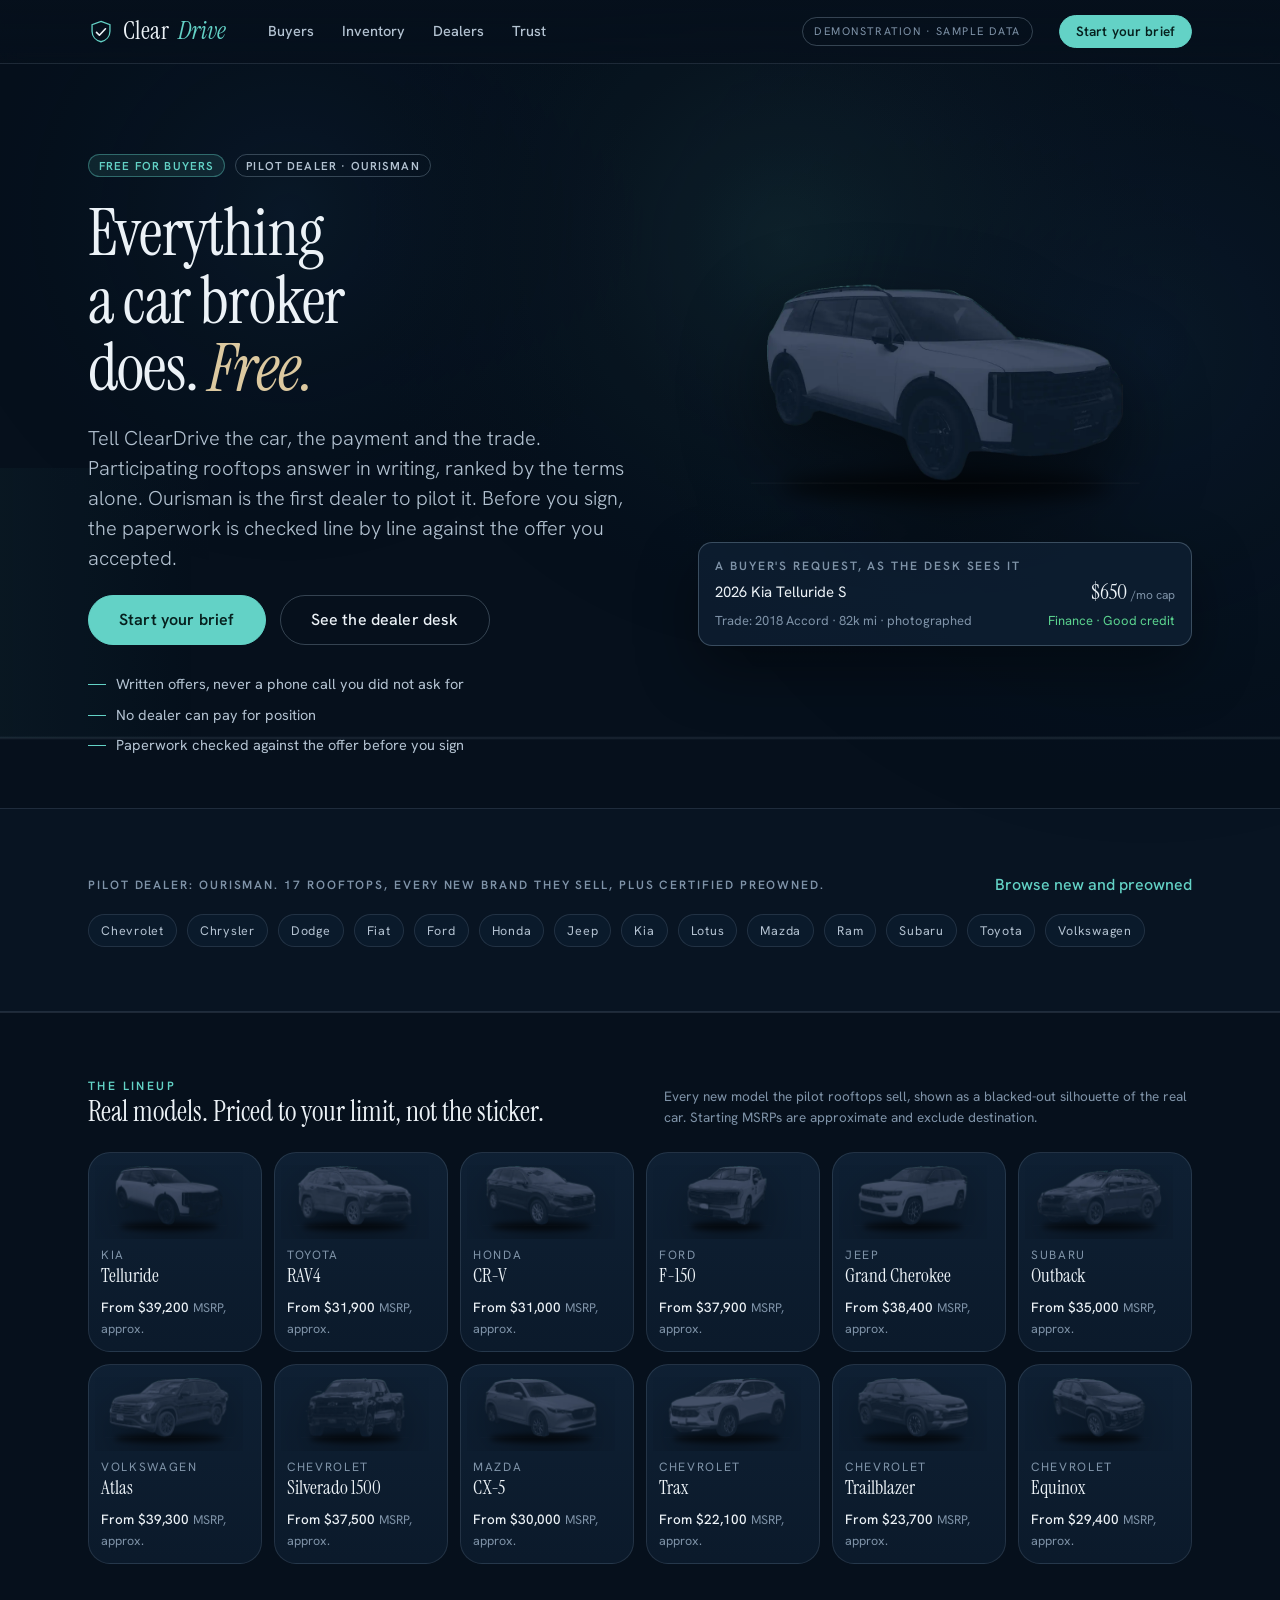
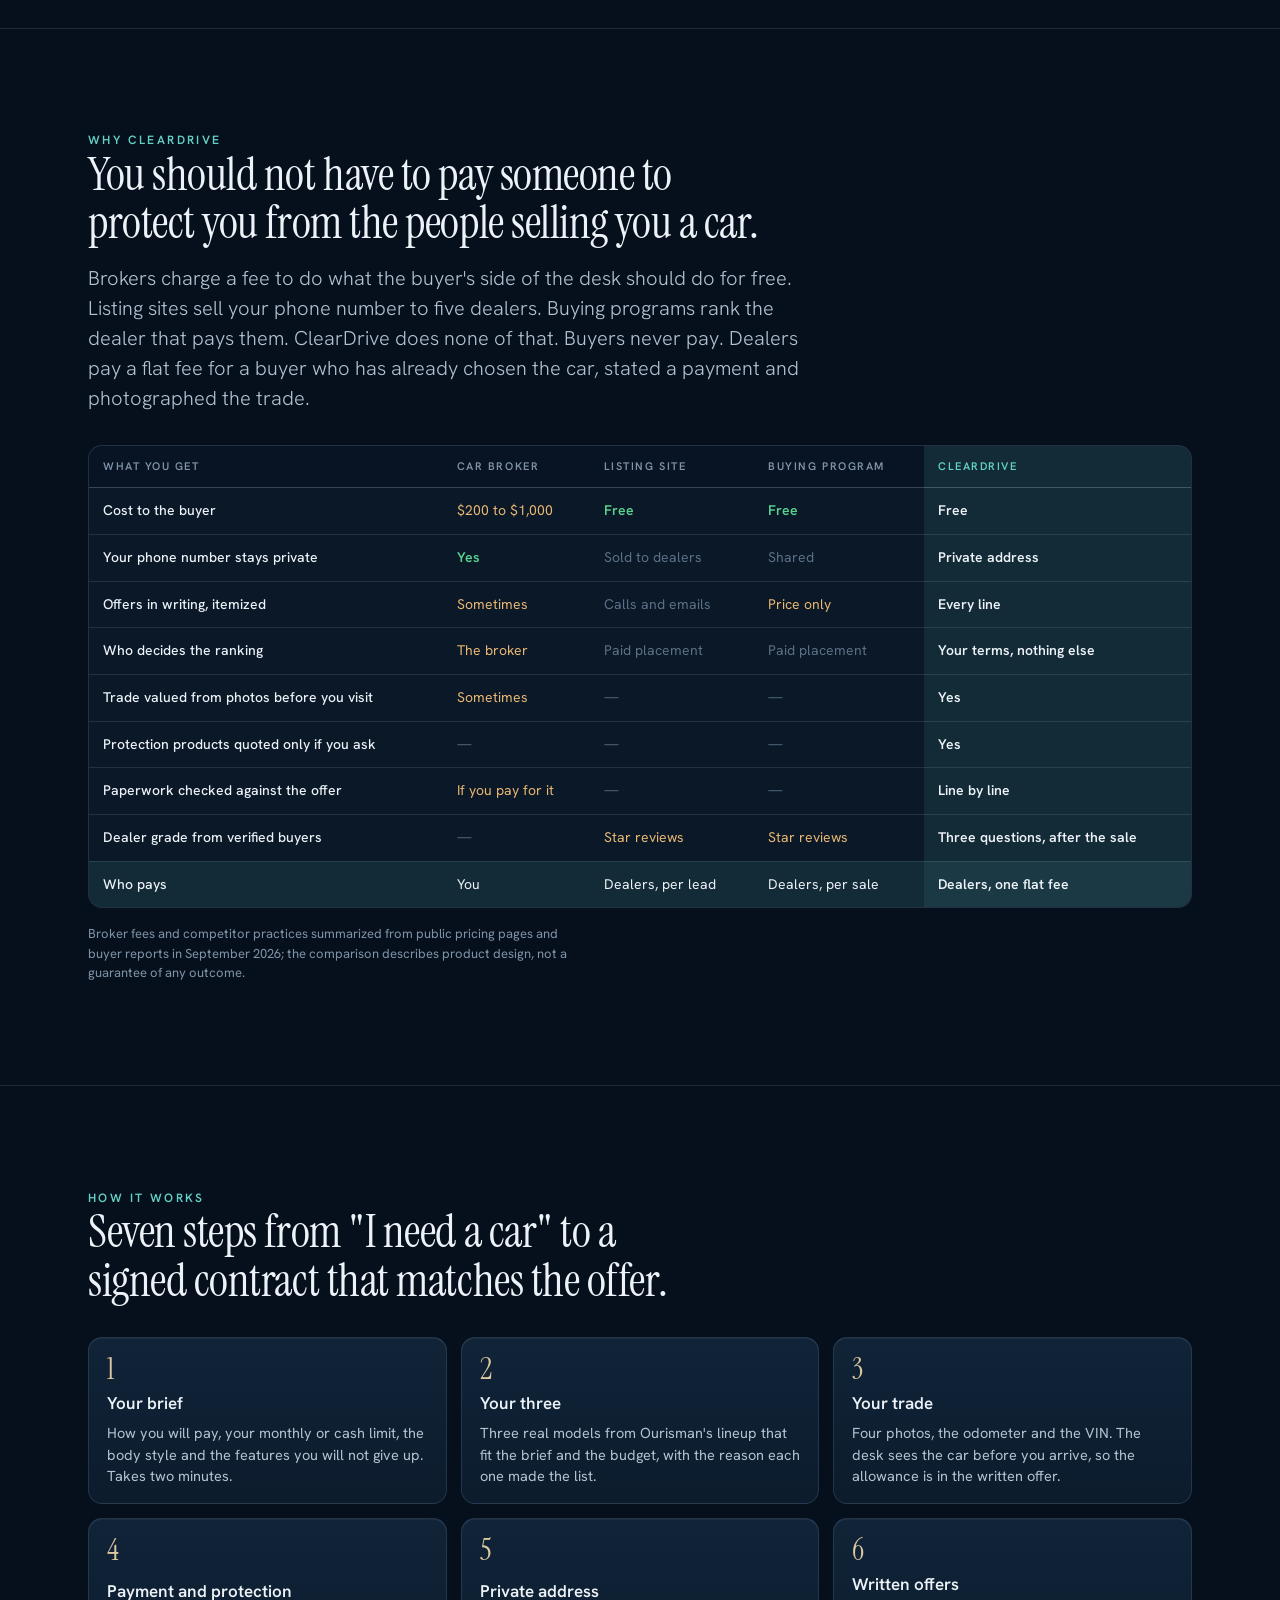
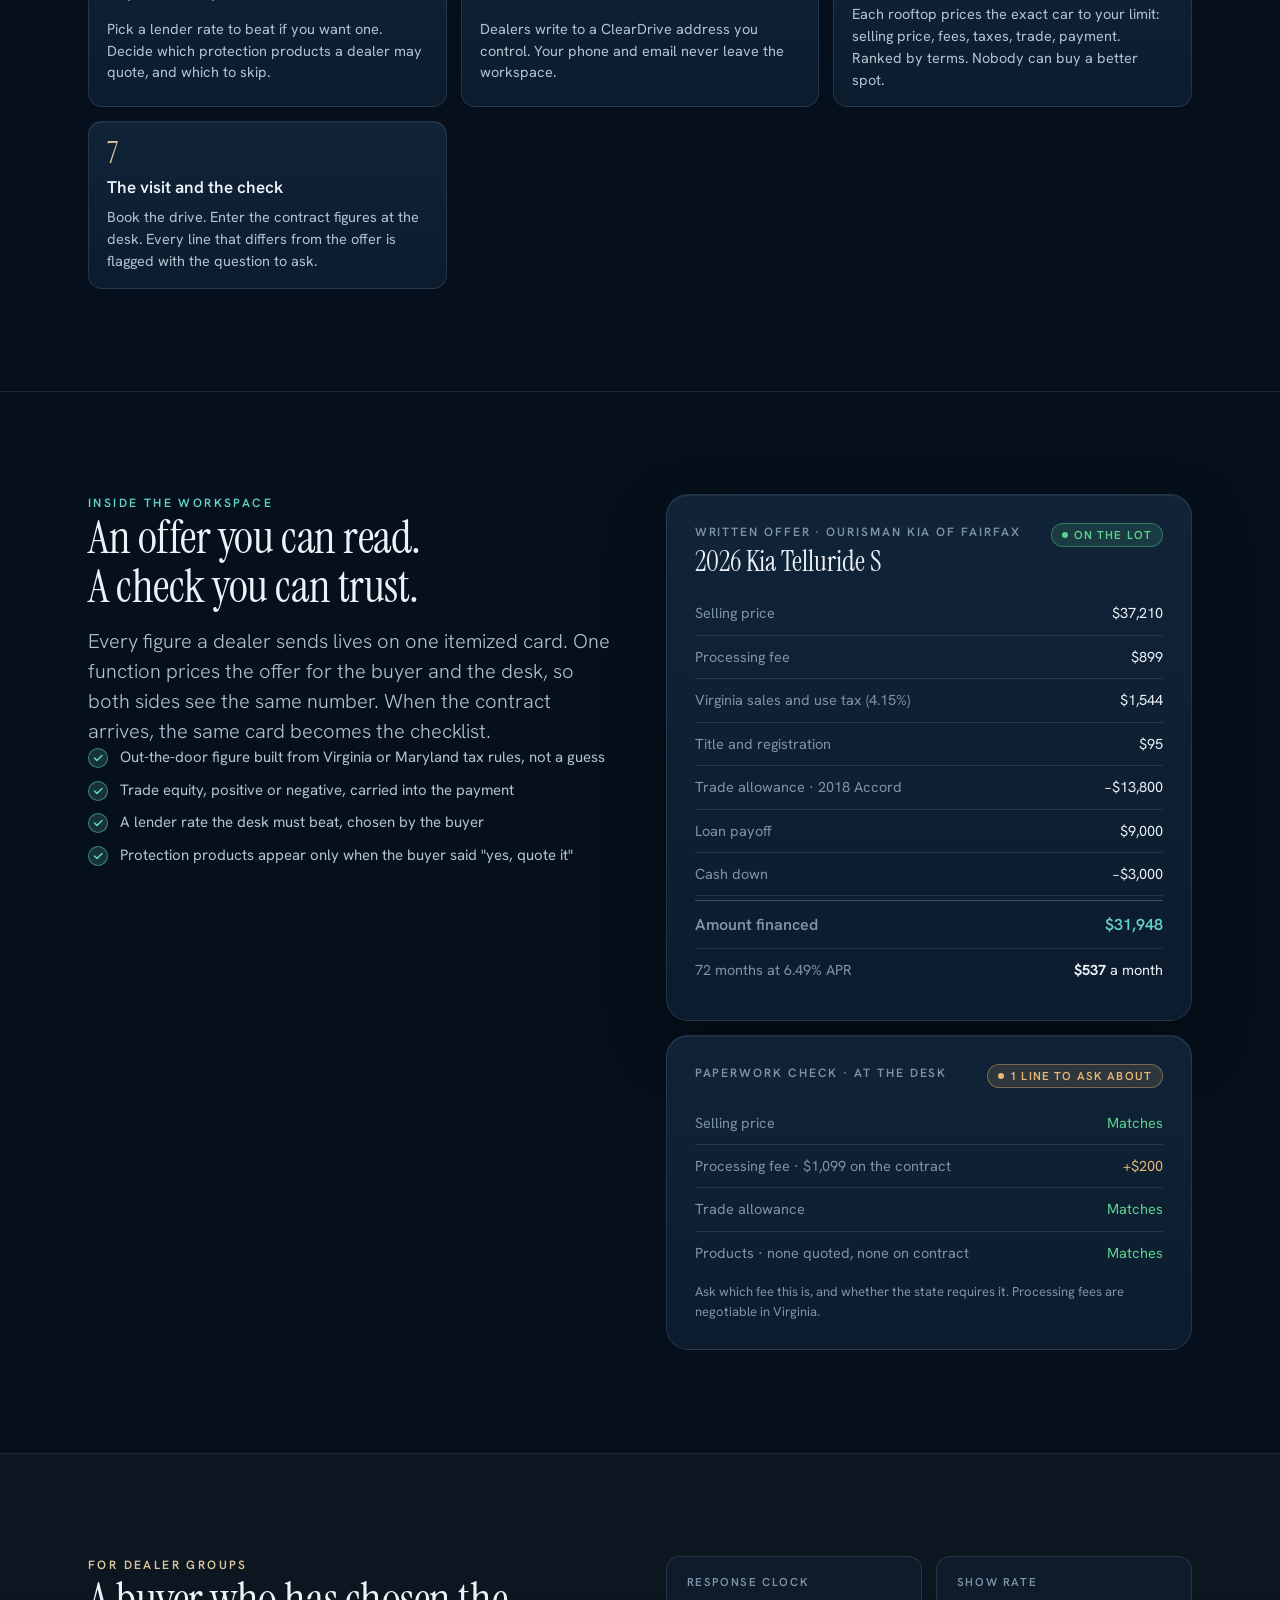
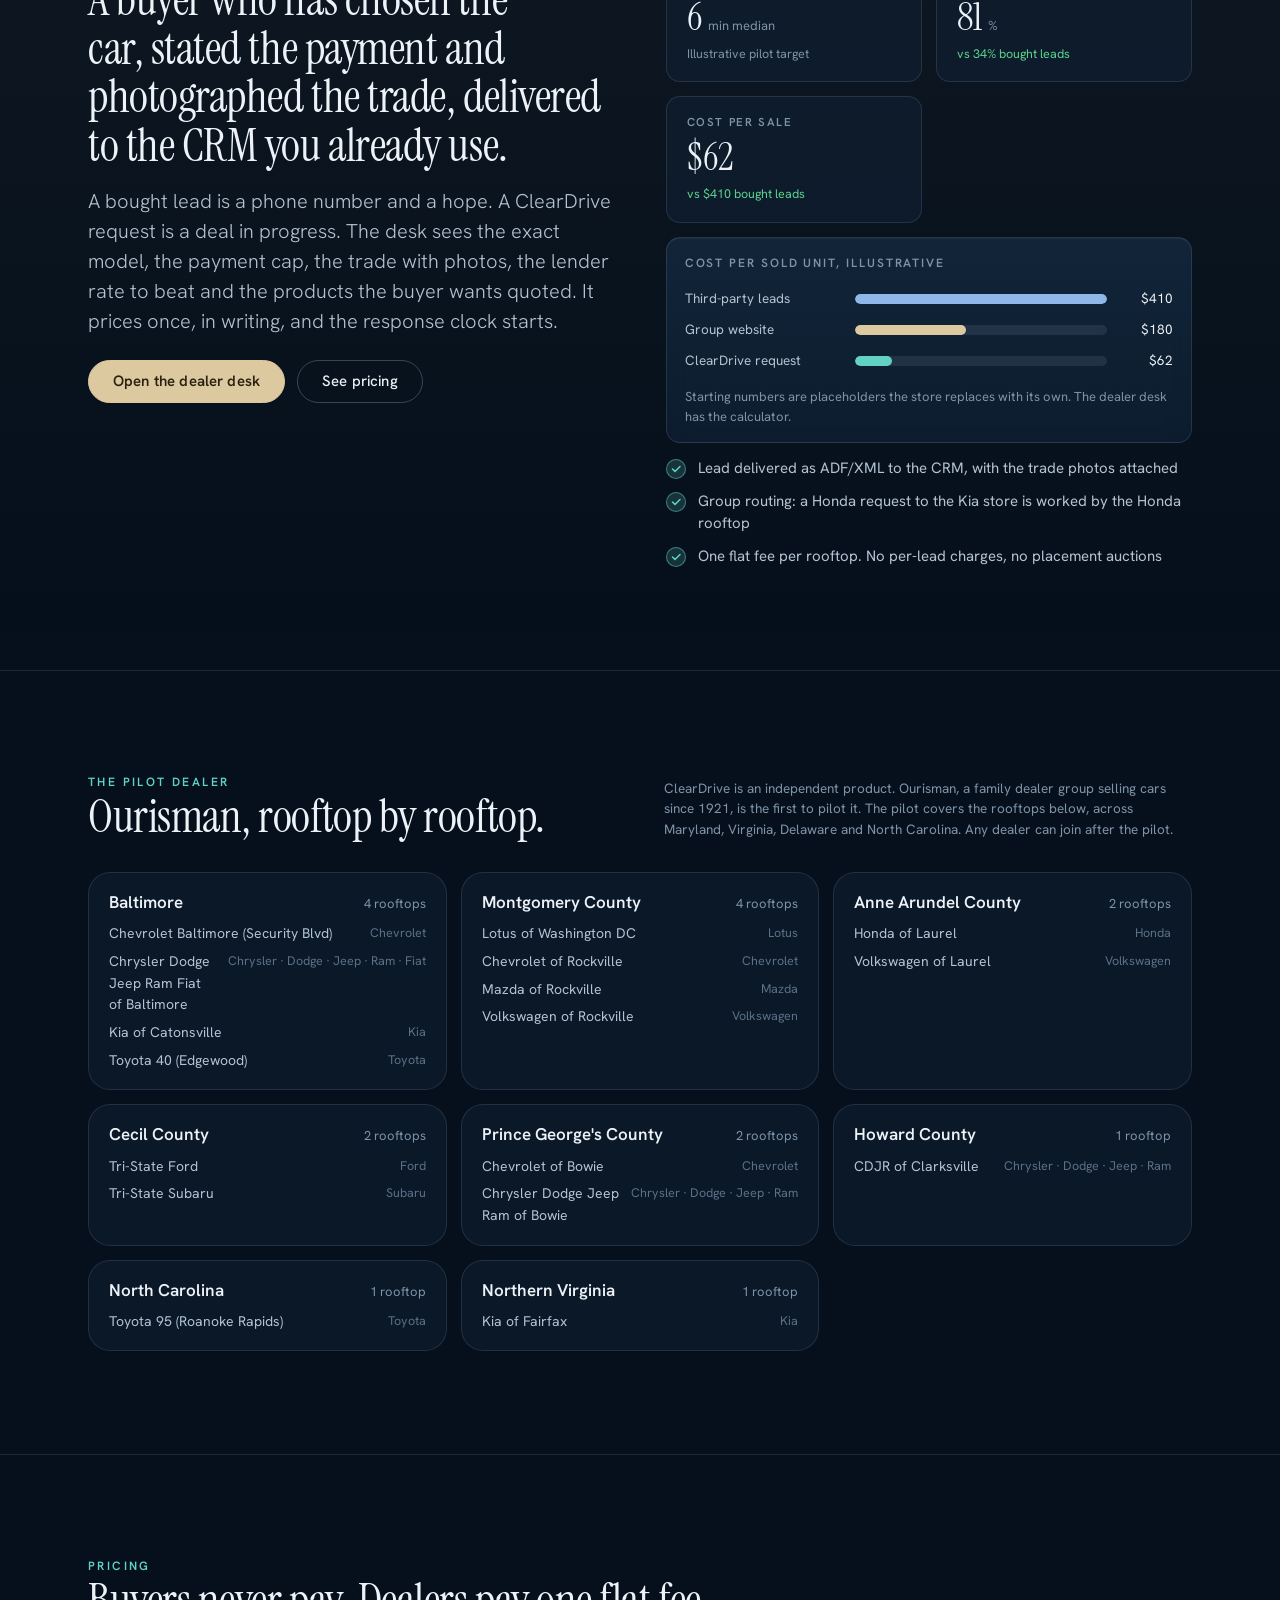
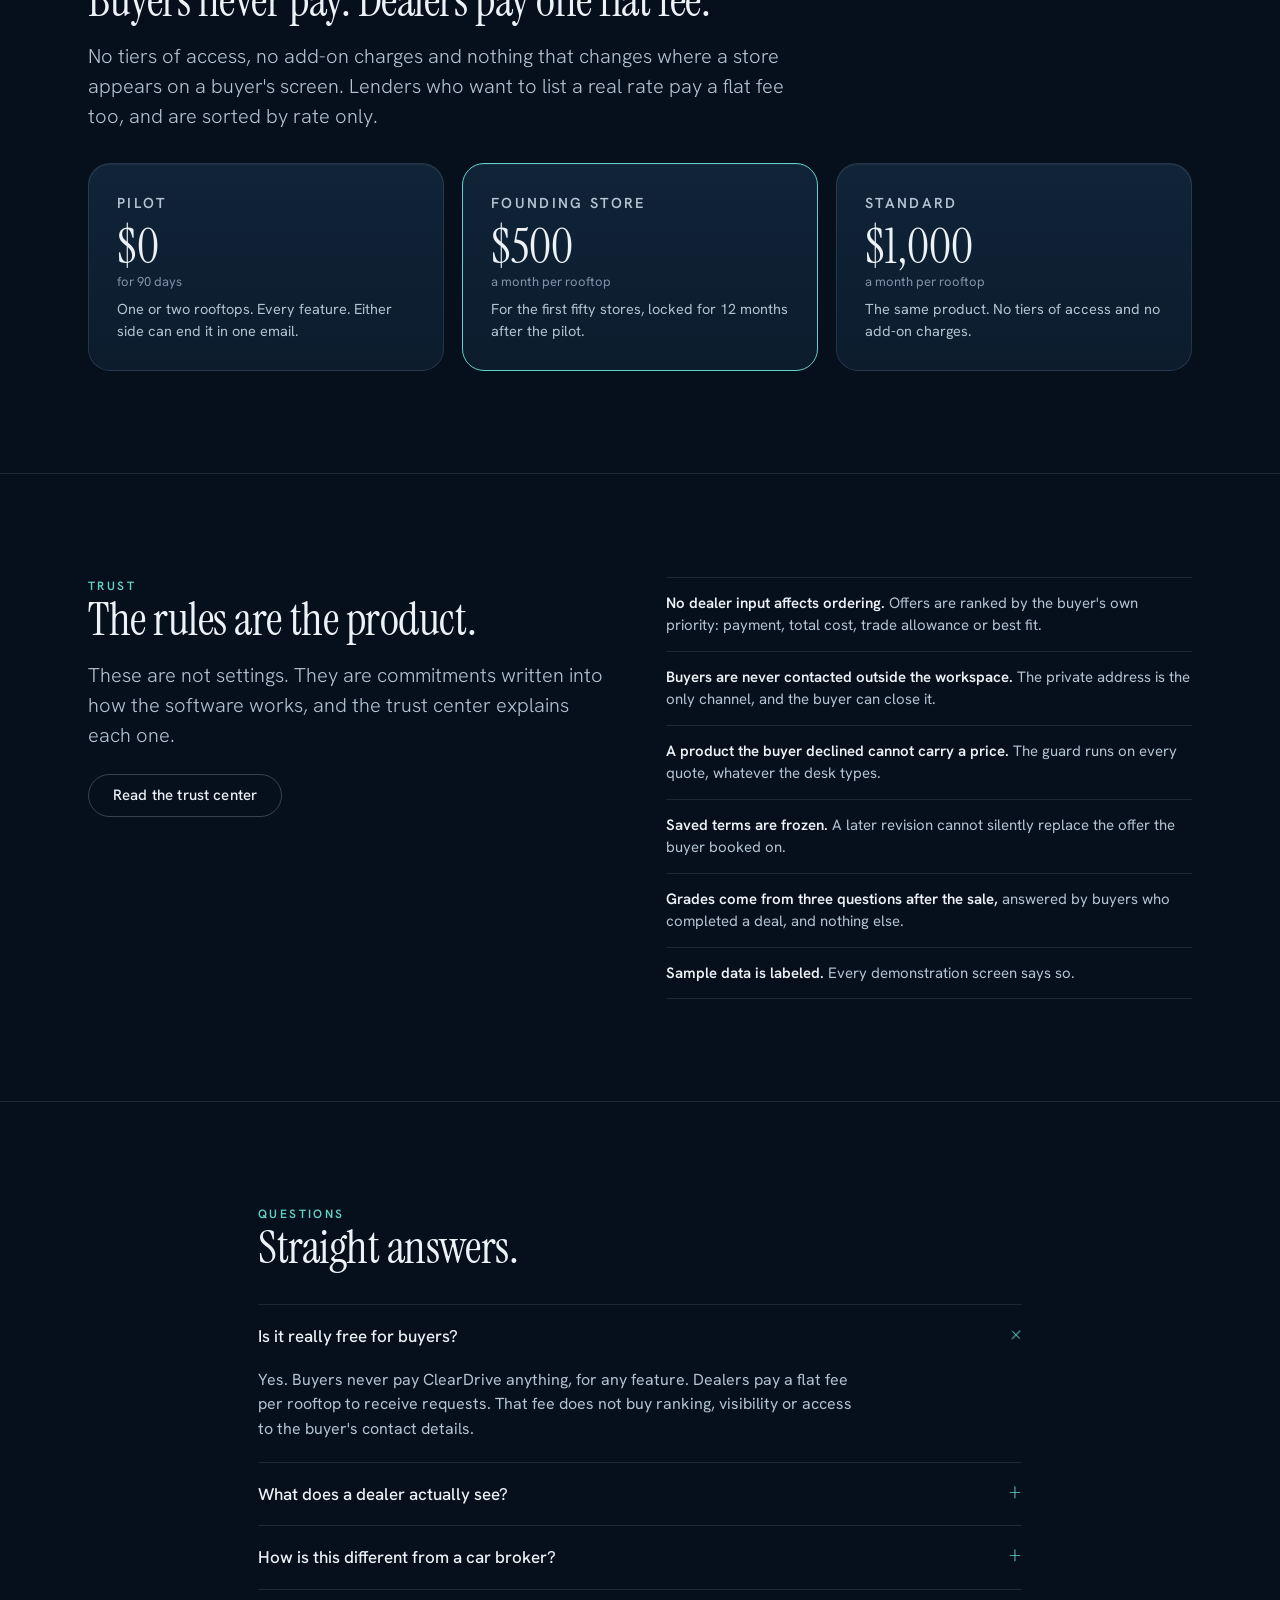
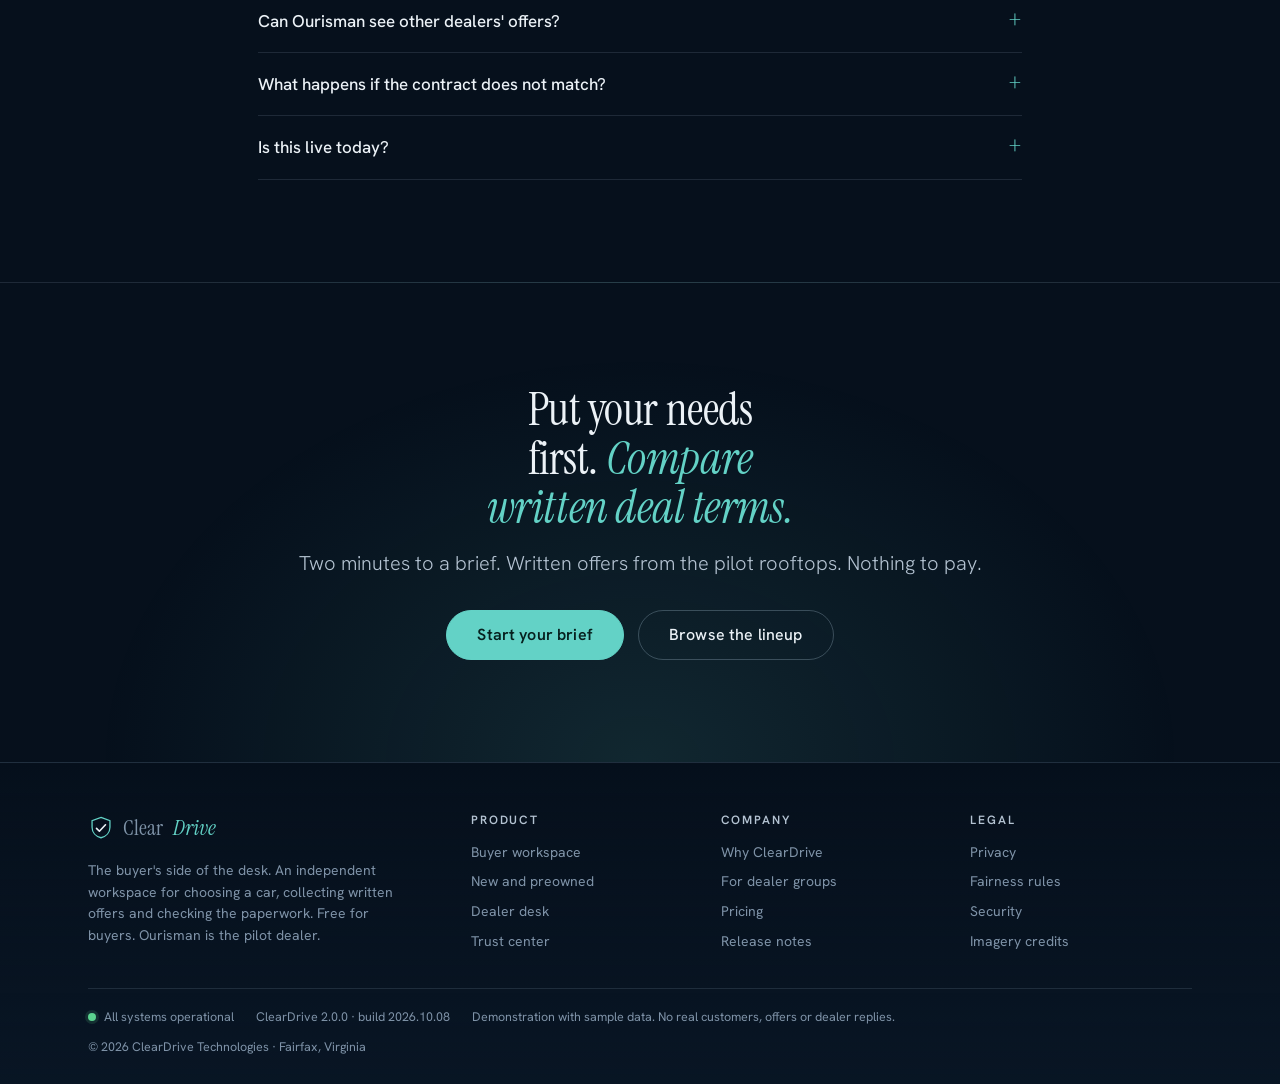
==== commit 9fd8f58f: "Pilot scope: Robert Ourisman's 17 rooftops, 14 brands; ClearDrive positioned as independent Co-Autho" ====
--- a/index.html
+++ b/index.html
@@ -8,9 +8,9 @@
   <section class="hero-wrap">
     <div class="wrap hero">
       <div class="hero-copy">
-        <div class="row" style="--gap:10px"><span class="badge teal plain">Free for buyers</span><span class="badge plain">Founding dealer · Ourisman Automotive Group</span></div>
+        <div class="row" style="--gap:10px"><span class="badge teal plain">Free for buyers</span><span class="badge plain">Pilot dealer · Ourisman</span></div>
         <h1 class="rise" style="--i:1">Everything a car broker does. <em>Free.</em></h1>
-        <p class="lede rise" style="--i:2">Tell ClearDrive the car, the payment and the trade. Ourisman's rooftops answer in writing, ranked by the terms alone. Before you sign, the paperwork is checked line by line against the offer you accepted.</p>
+        <p class="lede rise" style="--i:2">Tell ClearDrive the car, the payment and the trade. Participating rooftops answer in writing, ranked by the terms alone. Ourisman is the first dealer to pilot it. Before you sign, the paperwork is checked line by line against the offer you accepted.</p>
         <div class="row rise" style="--i:3;--gap:14px"><a class="btn pri lg" href="app.html">Start your brief</a><a class="btn lg" href="dealer.html">See the dealer desk</a></div>
         <ul class="proof rise" style="--i:4">
           <li>Written offers, never a phone call you did not ask for</li>
@@ -29,7 +29,7 @@
   <section class="section tight brandbar">
     <div class="wrap">
       <div class="row between" style="--gap:16px">
-        <p class="label">One group. <span id="rooftop-count">45</span> rooftops. Every new brand Ourisman sells, plus certified preowned.</p>
+        <p class="label">Pilot dealer: Ourisman. <span id="rooftop-count">17</span> rooftops, every new brand they sell, plus certified preowned.</p>
         <a class="link" href="inventory.html">Browse new and preowned</a>
       </div>
       <div class="logo-row mt16" id="brand-row"></div>
@@ -41,7 +41,7 @@
     <div class="wrap">
       <div class="row between" style="--gap:16px;align-items:flex-end">
         <div><p class="eyebrow">The lineup</p><h3>Real models. Priced to your limit, not the sticker.</h3></div>
-        <p class="small maxw">Every new model Ourisman sells, shown as a blacked-out silhouette of the real car. Starting MSRPs are approximate and exclude destination.</p>
+        <p class="small maxw">Every new model the pilot rooftops sell, shown as a blacked-out silhouette of the real car. Starting MSRPs are approximate and exclude destination.</p>
       </div>
       <div class="grid mt24" style="--min:200px;--gap:12px" id="lineup-grid"></div>
     </div>
@@ -176,8 +176,8 @@
   <section class="section" id="group">
     <div class="wrap">
       <div class="row between" style="--gap:16px;align-items:flex-end">
-        <div><p class="eyebrow">The founding dealer</p><h2>Ourisman, rooftop by rooftop.</h2></div>
-        <p class="small maxw">Family-owned since 1921, when Benjamin Ourisman opened on H Street in Washington. Today the group sells across Maryland and Virginia. Every rooftop below can answer a ClearDrive request.</p>
+        <div><p class="eyebrow">The pilot dealer</p><h2>Ourisman, rooftop by rooftop.</h2></div>
+        <p class="small maxw">ClearDrive is an independent product. Ourisman, a family dealer group selling cars since 1921, is the first to pilot it. The pilot covers the rooftops below, across Maryland, Virginia, Delaware and North Carolina. Any dealer can join after the pilot.</p>
       </div>
       <div id="regions" class="regions mt32"></div>
     </div>
@@ -235,7 +235,7 @@
   <section class="section final">
     <div class="wrap center">
       <h2>Put your needs first. <i>Compare written deal terms.</i></h2>
-      <p class="lede mt16" style="margin-inline:auto">Two minutes to a brief. Written offers from Ourisman. Nothing to pay.</p>
+      <p class="lede mt16" style="margin-inline:auto">Two minutes to a brief. Written offers from the pilot rooftops. Nothing to pay.</p>
       <div class="row mt32" style="justify-content:center;--gap:14px"><a class="btn pri lg" href="app.html">Start your brief</a><a class="btn lg" href="inventory.html">Browse the lineup</a></div>
     </div>
   </section>
